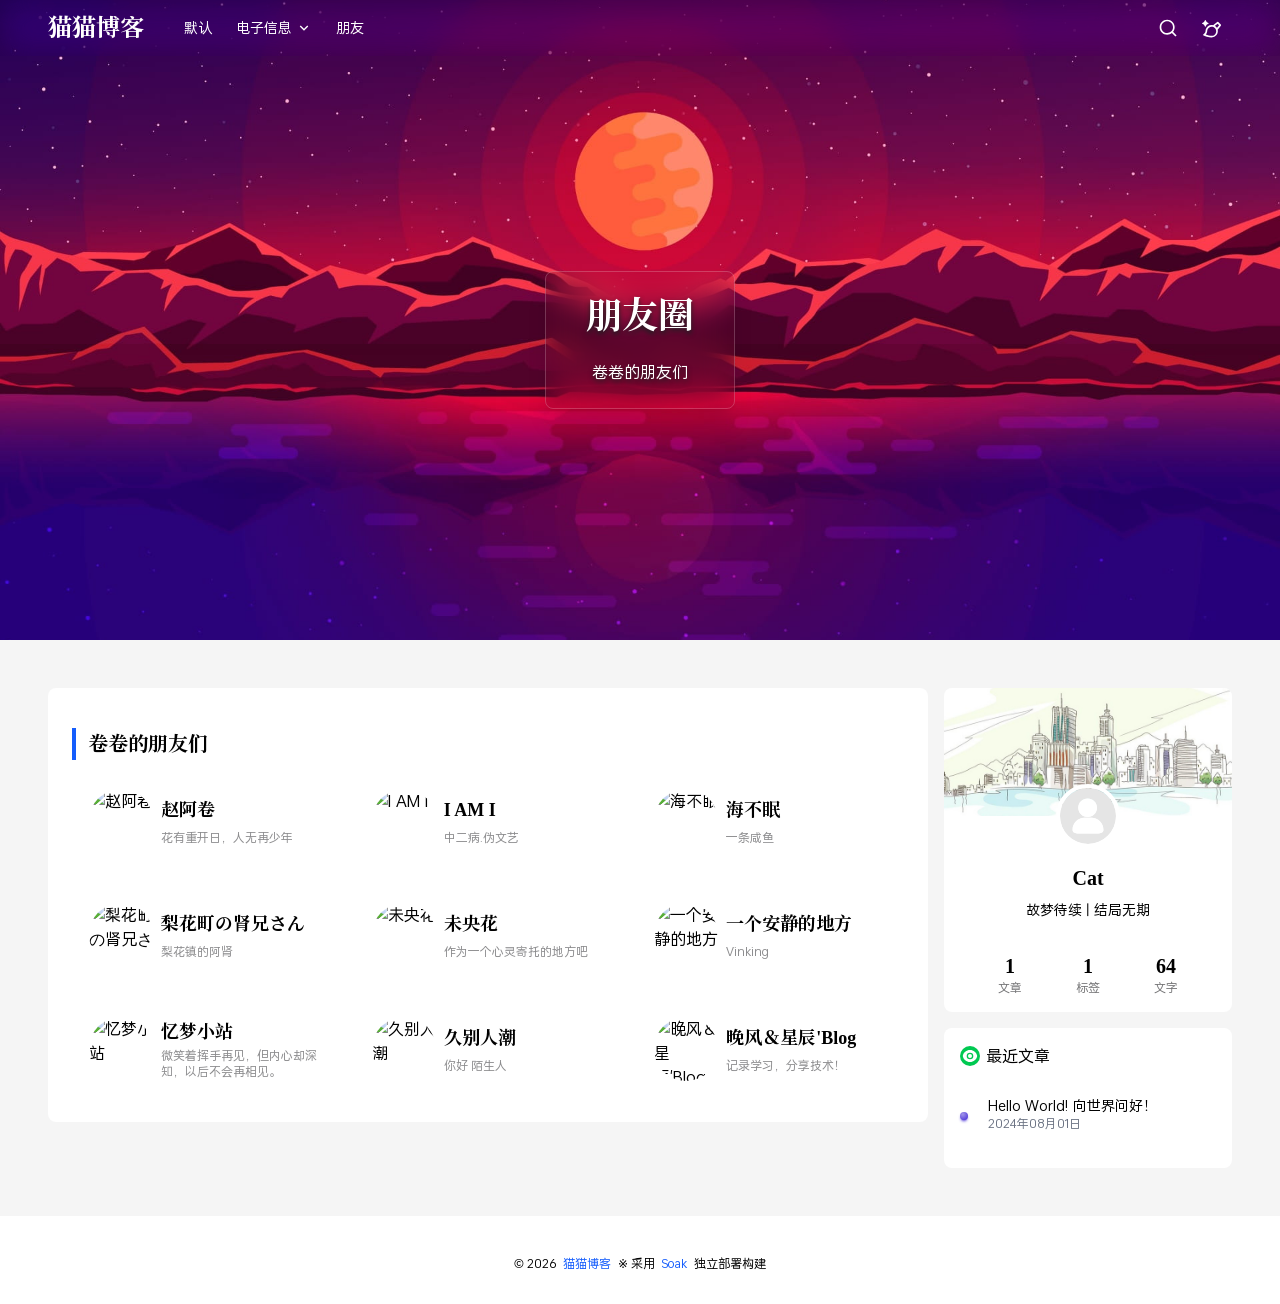
==== friends/index.html @ 31e61fdb "Deploy: 2026-04-26T11-19-19-759Z" ====
<!DOCTYPE html><html lang="zh-CN" class="overflow-y-scroll"> <head><meta charset="UTF-8"><title>朋友圈 - 猫猫博客</title><meta name="description" content="卷卷的朋友们"><meta name="author" content="Cat"><meta name="viewport" content="width=device-width, initial-scale=1, maximum-scale=1, user-scalable=no, shrink-to-fit=no"><meta name="generator" content="Astro v5.18.1"><script>
            const theme = localStorage.getItem("theme");
            document.documentElement.setAttribute(
                "data-theme",
                theme || "light",
            );
        </script><link rel="icon" type="image/png" href="/favicon.ico"><link rel="apple-touch-icon-precomposed" href="/favicon.ico"><link href="/fonts/SourceHanSerifCN-Bold/font.css" rel="stylesheet"><link href="/fonts/OPlusSans3-Regular/font.css" rel="stylesheet"><link rel="stylesheet" href="/_astro/_page_.TuV_0qPd.css"></head> <body> <div class="bg-base-300/60"> <header data-have-img="true" id="navbar" data-hide-navbar-on-scroll="1" class="navbar justify-between bg-base-100 h-14 min-h-14 px-4 sm:px-6 lg:px-12 z-30 py-0 top-0 left-0 right-0 fixed" data-astro-transition-persist="astro-y6nrcfoz-1"> <div class="navbar-start w-auto"> <div class="drawer lg:hidden me-4 w-auto"> <input id="my-drawer" type="checkbox" class="drawer-toggle"> <div class="drawer-content"> <label for="my-drawer" class="btn btn-ghost btn-square drawer-button"> <svg width="1em" height="1em" class="size-5" data-icon="menu-line">   <symbol id="ai:local:menu-line" viewBox="0 0 24 24"><path fill="currentColor" d="M3 4h18v2H3zm0 7h18v2H3zm0 7h18v2H3z"/></symbol><use href="#ai:local:menu-line"></use>  </svg> </label> </div> <div class="drawer-side"> <label for="my-drawer" aria-label="close sidebar" class="drawer-overlay"></label> <div class="menu bg-base-100 text-base-content min-h-full w-4/5 p-4"> <div class="mb-4 rounded-box overflow-hidden bg-cover bg-center object-cover" style="height:10rem;background-image:url(/images/bg.jpg)"></div> <div class="mb-4 p-4 rounded-box flex items-center"> <img src="/images/avatar.svg" alt="头像" class="size-12"> <div class="ms-4"> <h1 class="text-lg font-bold font-serif">Cat</h1> <p class="mt-1 line-clamp-2">故梦待续 | 结局无期</p> </div> </div> <ul> <li> <a href="/category/default">默认分类</a> </li><li>  <details open> <summary>电子信息</summary> <ul> <li> <a href="/category/computer">计算机</a> </li> </ul> </details>  </li><li> <a href="/friends">朋友圈</a> </li> </ul> </div> </div> </div> <a class="block" href="/"> <span class="logo-text font-serif text-2xl font-bold whitespace-nowrap inline-flex"> 猫猫博客 </span> </a> <div class="navbar-center ms-10 hidden lg:flex"> <nav class="hidden md:block h-14"> <div class="flex items-center gap-6 text-sm leading-14"> <a href="/category/default" class="hover:text-blue-500"> 默认 </a><div class="group/one"> <div class="relative"> <button class="flex items-center gap-x-1"> <span>电子信息</span> <svg width="1em" height="1em" class="size-4 flex-none transition-all group-hover/one:rotate-180" data-icon="arrow-down-s-line">   <symbol id="ai:local:arrow-down-s-line" viewBox="0 0 24 24"><path fill="currentColor" d="m12 13.171 4.95-4.95 1.414 1.415L12 16 5.636 9.636 7.05 8.222z"/></symbol><use href="#ai:local:arrow-down-s-line"></use>  </svg> </button> <div class="pt-1 absolute -left-2 opacity-0 invisible scale-90 transition duration-200 origin-top-left group-hover/one:opacity-100 group-hover/one:visible group-hover/one:scale-100"> <div data-nav-item class="bg-base-100 border-base-300 border min-w-40 shadow-lg rounded-box leading-normal"> <a href="/category/computer" class="group/text transition hover:bg-base-content/10 flex items-center gap-2 w-full px-4 py-2.5 text-left first-of-type:rounded-t-box last-of-type:rounded-b-box"> <span class="transition group-hover/text:translate-x-2"> 📊计算机 </span> </a> </div> </div> </div> </div><a href="/friends" class="hover:text-blue-500"> 朋友 </a> </div> </nav> </div> </div> <div class="navbar-end gap-x-1 leading-14 w-auto"> <style>astro-island,astro-slot,astro-static-slot{display:contents}</style><script>(()=>{var l=(n,t)=>{let i=async()=>{await(await n())()},e=typeof t.value=="object"?t.value:void 0,s={timeout:e==null?void 0:e.timeout};"requestIdleCallback"in window?window.requestIdleCallback(i,s):setTimeout(i,s.timeout||200)};(self.Astro||(self.Astro={})).idle=l;window.dispatchEvent(new Event("astro:idle"));})();</script><script>(()=>{var A=Object.defineProperty;var g=(i,o,a)=>o in i?A(i,o,{enumerable:!0,configurable:!0,writable:!0,value:a}):i[o]=a;var d=(i,o,a)=>g(i,typeof o!="symbol"?o+"":o,a);{let i={0:t=>m(t),1:t=>a(t),2:t=>new RegExp(t),3:t=>new Date(t),4:t=>new Map(a(t)),5:t=>new Set(a(t)),6:t=>BigInt(t),7:t=>new URL(t),8:t=>new Uint8Array(t),9:t=>new Uint16Array(t),10:t=>new Uint32Array(t),11:t=>1/0*t},o=t=>{let[l,e]=t;return l in i?i[l](e):void 0},a=t=>t.map(o),m=t=>typeof t!="object"||t===null?t:Object.fromEntries(Object.entries(t).map(([l,e])=>[l,o(e)]));class y extends HTMLElement{constructor(){super(...arguments);d(this,"Component");d(this,"hydrator");d(this,"hydrate",async()=>{var b;if(!this.hydrator||!this.isConnected)return;let e=(b=this.parentElement)==null?void 0:b.closest("astro-island[ssr]");if(e){e.addEventListener("astro:hydrate",this.hydrate,{once:!0});return}let c=this.querySelectorAll("astro-slot"),n={},h=this.querySelectorAll("template[data-astro-template]");for(let r of h){let s=r.closest(this.tagName);s!=null&&s.isSameNode(this)&&(n[r.getAttribute("data-astro-template")||"default"]=r.innerHTML,r.remove())}for(let r of c){let s=r.closest(this.tagName);s!=null&&s.isSameNode(this)&&(n[r.getAttribute("name")||"default"]=r.innerHTML)}let p;try{p=this.hasAttribute("props")?m(JSON.parse(this.getAttribute("props"))):{}}catch(r){let s=this.getAttribute("component-url")||"<unknown>",v=this.getAttribute("component-export");throw v&&(s+=` (export ${v})`),console.error(`[hydrate] Error parsing props for component ${s}`,this.getAttribute("props"),r),r}let u;await this.hydrator(this)(this.Component,p,n,{client:this.getAttribute("client")}),this.removeAttribute("ssr"),this.dispatchEvent(new CustomEvent("astro:hydrate"))});d(this,"unmount",()=>{this.isConnected||this.dispatchEvent(new CustomEvent("astro:unmount"))})}disconnectedCallback(){document.removeEventListener("astro:after-swap",this.unmount),document.addEventListener("astro:after-swap",this.unmount,{once:!0})}connectedCallback(){if(!this.hasAttribute("await-children")||document.readyState==="interactive"||document.readyState==="complete")this.childrenConnectedCallback();else{let e=()=>{document.removeEventListener("DOMContentLoaded",e),c.disconnect(),this.childrenConnectedCallback()},c=new MutationObserver(()=>{var n;((n=this.lastChild)==null?void 0:n.nodeType)===Node.COMMENT_NODE&&this.lastChild.nodeValue==="astro:end"&&(this.lastChild.remove(),e())});c.observe(this,{childList:!0}),document.addEventListener("DOMContentLoaded",e)}}async childrenConnectedCallback(){let e=this.getAttribute("before-hydration-url");e&&await import(e),this.start()}async start(){let e=JSON.parse(this.getAttribute("opts")),c=this.getAttribute("client");if(Astro[c]===void 0){window.addEventListener(`astro:${c}`,()=>this.start(),{once:!0});return}try{await Astro[c](async()=>{let n=this.getAttribute("renderer-url"),[h,{default:p}]=await Promise.all([import(this.getAttribute("component-url")),n?import(n):()=>()=>{}]),u=this.getAttribute("component-export")||"default";if(!u.includes("."))this.Component=h[u];else{this.Component=h;for(let f of u.split("."))this.Component=this.Component[f]}return this.hydrator=p,this.hydrate},e,this)}catch(n){console.error(`[astro-island] Error hydrating ${this.getAttribute("component-url")}`,n)}}attributeChangedCallback(){this.hydrate()}}d(y,"observedAttributes",["props"]),customElements.get("astro-island")||customElements.define("astro-island",y)}})();</script><script>window._$HY||(e=>{let t=e=>e&&e.hasAttribute&&(e.hasAttribute("data-hk")?e:t(e.host&&e.host.nodeType?e.host:e.parentNode));["click", "input"].forEach((o=>document.addEventListener(o,(o=>{if(!e.events)return;let s=t(o.composedPath&&o.composedPath()[0]||o.target);s&&!e.completed.has(s)&&e.events.push([s,o])}))))})(_$HY={events:[],completed:new WeakSet,r:{},fe(){}});</script><!--xs--><astro-island uid="1oUJ4m" data-solid-render-id="s1" component-url="/_astro/Search.DwnE-XFW.js" component-export="default" renderer-url="/_astro/client.WtngwqKk.js" props="{}" ssr client="idle" opts="{&quot;name&quot;:&quot;Search&quot;,&quot;value&quot;:true}" await-children><button data-hk="s10000" class="btn btn-square btn-ghost"><svg class="size-5" xmlns="http://www.w3.org/2000/svg" viewBox="0 0 24 24" fill="currentColor"><path d="M18.031 16.6168L22.3137 20.8995L20.8995 22.3137L16.6168 18.031C15.0769 19.263 13.124 20 11 20C6.032 20 2 15.968 2 11C2 6.032 6.032 2 11 2C15.968 2 20 6.032 20 11C20 13.124 19.263 15.0769 18.031 16.6168ZM16.0247 15.8748C17.2475 14.6146 18 12.8956 18 11C18 7.1325 14.8675 4 11 4C7.1325 4 4 7.1325 4 11C4 14.8675 7.1325 18 11 18C12.8956 18 14.6146 17.2475 15.8748 16.0247L16.0247 15.8748Z"></path></svg></button><!--astro:end--></astro-island> <div class="dropdown dropdown-end"> <div tabindex="0" role="button" class="btn btn-ghost btn-square"> <svg width="1em" height="1em" class="size-5" data-icon="brush-ai-line">   <symbol id="ai:local:brush-ai-line" viewBox="0 0 24 24"><path fill="currentColor" d="m4.713 7.128-.246.566a.506.506 0 0 1-.934 0l-.246-.566a4.36 4.36 0 0 0-2.22-2.25l-.759-.339a.53.53 0 0 1 0-.963l.717-.319A4.37 4.37 0 0 0 3.276.931L3.53.32a.506.506 0 0 1 .942 0l.253.61a4.37 4.37 0 0 0 2.25 2.327l.718.32a.53.53 0 0 1 0 .962l-.76.338a4.36 4.36 0 0 0-2.219 2.251m10.601 2.405.143.142a5.5 5.5 0 0 1 1.356 5.245 5.505 5.505 0 0 1-5.311 4.078c-2.036 0-4.714-.625-6.973-1.514 1.205-1.414 1.645-2.809 1.8-4.679.037-.451.06-.63.103-.79.793-2.962 3.585-4.61 6.492-3.831.93.25 1.742.724 2.39 1.349m2.914-7.162-4.94 3.842c-3.946-.974-7.73 1.333-8.788 5.284-.102.38-.134.765-.167 1.169-.115 1.394-.247 3.005-3.333 5.33 2.5 1.5 7 3.002 10.502 3.002a7.505 7.505 0 0 0 7.283-9.291l3.84-4.938a1 1 0 0 0-.082-1.321L19.55 2.454a1 1 0 0 0-1.321-.083m-1.333 5.914a8 8 0 0 0-.194-.194l-1.124-1.124 3.182-2.475 1.746 1.746L18.03 9.42z"/></symbol><use href="#ai:local:brush-ai-line"></use>  </svg> </div> <ul tabindex="0" class="dropdown-content menu bg-base-100 rounded-box z-1 p-2 shadow-sm space-y-2"> <li> <button class="btn flex items-center gap-x-1" data-set-theme="light"> <div data-theme="light" class="bg-base-100 grid shrink-0 grid-cols-2 gap-0.5 rounded-box p-1 shadow-sm"> <div class="bg-base-content size-1.5 rounded-full"></div> <div class="bg-primary size-1.5 rounded-full"></div> <div class="bg-secondary size-1.5 rounded-full"></div> <div class="bg-accent size-1.5 rounded-full"></div> </div> <div class="w-30 truncate">浅色模式</div> </button> </li><li> <button class="btn flex items-center gap-x-1" data-set-theme="dark"> <div data-theme="dark" class="bg-base-100 grid shrink-0 grid-cols-2 gap-0.5 rounded-box p-1 shadow-sm"> <div class="bg-base-content size-1.5 rounded-full"></div> <div class="bg-primary size-1.5 rounded-full"></div> <div class="bg-secondary size-1.5 rounded-full"></div> <div class="bg-accent size-1.5 rounded-full"></div> </div> <div class="w-30 truncate">暗黑模式</div> </button> </li> </ul> </div> </div> </header> <script>
    (function () {
        let lastScrollY = window.scrollY;
        let isTop = true;
        let hidden = true;

        function updateHeaderState() {
            const header = document.getElementById("navbar");
            const heroBox = document.querySelector("[data-hero-box]");
            if (!header) return;

            const currentScrollY = window.scrollY;

            // 处理导航栏显隐
            if (header.dataset.hideNavbarOnScroll === "1") {
                hidden = currentScrollY <= lastScrollY;

                // 显式设置属性值
                if (hidden) {
                    header.setAttribute("data-pinned", "true");
                    header.removeAttribute("data-unpinned");
                } else {
                    header.setAttribute("data-unpinned", "true");
                    header.removeAttribute("data-pinned");
                }
            }

            // 处理顶部状态
            if (heroBox && heroBox.clientHeight) {
                isTop =
                    currentScrollY <=
                    heroBox.clientHeight - header.clientHeight;
            } else {
                isTop = currentScrollY <= header.clientHeight;
            }
            if (isTop) {
                header.setAttribute("data-is-top", "true");
            } else {
                header.setAttribute("data-is-top", "false");
            }

            lastScrollY = currentScrollY;
        }

        // 初始化逻辑保持不变
        document.addEventListener("DOMContentLoaded", () => {
            window.addEventListener("scroll", updateHeaderState);
            updateHeaderState();
        });
    })();
</script> <div data-hero-box style="height:40rem;background-image:url(/images/covers/img-1.jpg)" class="hero bg-gray-300 mb-4 flex bg-center relative text-2xl leading-8 flex-col justify-center items-center object-cover bg-cover"> <div data-hero-box-content class="max-w-screen-md z-10 text-center mt-10 px-10 py-6 backdrop-blur-lg rounded-lg text-white border border-base-100/20 shadow-xl"> <div class="font-serif sm:text-4xl text-2xl">朋友圈</div> <div class="mt-3 text-sm sm:mt-6 sm:text-base"> <span>卷卷的朋友们</span> </div> </div> </div> <main id="pjax-container" class="pb-12 sm:pt-8 pt-4">  <div class="w-full flex gap-4 justify-center px-2 sm:px-6">  <div class="flex-col flex items-center"> <div class="p-4 rounded-0 bg-base-100 sm:rounded-box sm:p-6 lg:w-220 w-full"> <article class="typography" data-friends> <h2 id="卷卷的朋友们">卷卷的朋友们</h2>
<div class="grid gap-4 lg:grid-cols-3 sm:grid-cols-2 grid-cols-1"> <a href="https://blog.zwying.com" target="_blank" class="group col-span-1 p-4 rounded-box flex items-center transition
                    hover:bg-base-300 border border-base-content/10 sm:border-transparent"> <div class="size-16 overflow-hidden rounded-full shrink-0 me-2"> <img class="size-16" src="https://blog.zwying.com/avatar.jpg" alt="赵阿卷"> </div> <div class="flex flex-col h-full justify-evenly"> <div class="text-lg font-bold font-serif duration-300 group-hover:text-blue-700 dark:group-hover:text-blue-400"> 赵阿卷 </div> <div class="text-xs text-base-content/50"> 花有重开日，人无再少年 </div> </div> </a><a href="https://5ime.cn/" target="_blank" class="group col-span-1 p-4 rounded-box flex items-center transition
                    hover:bg-base-300 border border-base-content/10 sm:border-transparent"> <div class="size-16 overflow-hidden rounded-full shrink-0 me-2"> <img class="size-16" src="https://pic.rmb.bdstatic.com/bjh/6e2ca077439a06ae2c7284ed1559c3c0.jpeg" alt="I AM I"> </div> <div class="flex flex-col h-full justify-evenly"> <div class="text-lg font-bold font-serif duration-300 group-hover:text-blue-700 dark:group-hover:text-blue-400"> I AM I </div> <div class="text-xs text-base-content/50"> 中二病.伪文艺 </div> </div> </a><a href="https://www.catiz.cn/" target="_blank" class="group col-span-1 p-4 rounded-box flex items-center transition
                    hover:bg-base-300 border border-base-content/10 sm:border-transparent"> <div class="size-16 overflow-hidden rounded-full shrink-0 me-2"> <img class="size-16" src="https://pic.rmb.bdstatic.com/bjh/3ee7429ddcb4f459726715ec46c5193c.jpeg" alt="海不眠"> </div> <div class="flex flex-col h-full justify-evenly"> <div class="text-lg font-bold font-serif duration-300 group-hover:text-blue-700 dark:group-hover:text-blue-400"> 海不眠 </div> <div class="text-xs text-base-content/50"> 一条咸鱼 </div> </div> </a><a href="https://imashen.cn" target="_blank" class="group col-span-1 p-4 rounded-box flex items-center transition
                    hover:bg-base-300 border border-base-content/10 sm:border-transparent"> <div class="size-16 overflow-hidden rounded-full shrink-0 me-2"> <img class="size-16" src="https://pic.rmb.bdstatic.com/bjh/d9cb5309d0ed4734b06c7886d6735512.png" alt="梨花町の肾兄さん"> </div> <div class="flex flex-col h-full justify-evenly"> <div class="text-lg font-bold font-serif duration-300 group-hover:text-blue-700 dark:group-hover:text-blue-400"> 梨花町の肾兄さん </div> <div class="text-xs text-base-content/50"> 梨花镇的阿肾 </div> </div> </a><a href="https://www.pslanys.com" target="_blank" class="group col-span-1 p-4 rounded-box flex items-center transition
                    hover:bg-base-300 border border-base-content/10 sm:border-transparent"> <div class="size-16 overflow-hidden rounded-full shrink-0 me-2"> <img class="size-16" src="https://pic.rmb.bdstatic.com/bjh/6ecef88585f6c49d268df5614d47b3f4.jpeg" alt="未央花"> </div> <div class="flex flex-col h-full justify-evenly"> <div class="text-lg font-bold font-serif duration-300 group-hover:text-blue-700 dark:group-hover:text-blue-400"> 未央花 </div> <div class="text-xs text-base-content/50"> 作为一个心灵寄托的地方吧 </div> </div> </a><a href="https://vinking.top" target="_blank" class="group col-span-1 p-4 rounded-box flex items-center transition
                    hover:bg-base-300 border border-base-content/10 sm:border-transparent"> <div class="size-16 overflow-hidden rounded-full shrink-0 me-2"> <img class="size-16" src="https://pic.rmb.bdstatic.com/bjh/5be98b6053a25cd7ace5e1d7069b66ee.jpeg" alt="一个安静的地方"> </div> <div class="flex flex-col h-full justify-evenly"> <div class="text-lg font-bold font-serif duration-300 group-hover:text-blue-700 dark:group-hover:text-blue-400"> 一个安静的地方 </div> <div class="text-xs text-base-content/50"> Vinking </div> </div> </a><a href="https://www.onyi.net" target="_blank" class="group col-span-1 p-4 rounded-box flex items-center transition
                    hover:bg-base-300 border border-base-content/10 sm:border-transparent"> <div class="size-16 overflow-hidden rounded-full shrink-0 me-2"> <img class="size-16" src="https://pic.rmb.bdstatic.com/bjh/bffe86d1a63aec085b882695544d0e09.png" alt="忆梦小站"> </div> <div class="flex flex-col h-full justify-evenly"> <div class="text-lg font-bold font-serif duration-300 group-hover:text-blue-700 dark:group-hover:text-blue-400"> 忆梦小站 </div> <div class="text-xs text-base-content/50"> 微笑着挥手再见，但内心却深知，以后不会再相见。 </div> </div> </a><a href="https://shi.su" target="_blank" class="group col-span-1 p-4 rounded-box flex items-center transition
                    hover:bg-base-300 border border-base-content/10 sm:border-transparent"> <div class="size-16 overflow-hidden rounded-full shrink-0 me-2"> <img class="size-16" src="https://shi.su/tx.jpg" alt="久别人潮"> </div> <div class="flex flex-col h-full justify-evenly"> <div class="text-lg font-bold font-serif duration-300 group-hover:text-blue-700 dark:group-hover:text-blue-400"> 久别人潮 </div> <div class="text-xs text-base-content/50"> 你好 陌生人 </div> </div> </a><a href="https://blog.oalo.cn" target="_blank" class="group col-span-1 p-4 rounded-box flex items-center transition
                    hover:bg-base-300 border border-base-content/10 sm:border-transparent"> <div class="size-16 overflow-hidden rounded-full shrink-0 me-2"> <img class="size-16" src="https://pic.rmb.bdstatic.com/bjh/5671cbf253bdb2cc8c270696e3c09359.png" alt="晚风＆星辰'Blog"> </div> <div class="flex flex-col h-full justify-evenly"> <div class="text-lg font-bold font-serif duration-300 group-hover:text-blue-700 dark:group-hover:text-blue-400"> 晚风＆星辰&#39;Blog </div> <div class="text-xs text-base-content/50"> 记录学习，分享技术！ </div> </div> </a> </div> </article> </div> </div> <div class="sidebar relative w-72 shrink-0"> <section class="card bg-base-100 w-full overflow-hidden items-center"> <div class="relative flex w-full h-32 justify-center bg-cover"> <img src="/images/bg.jpg" class="h-32 w-full object-cover bg-center bg-cover rounded-t-box dark:brightness-90" alt="背景"> <div class="absolute -bottom-8 flex h-16 w-16 items-center justify-center rounded-full border-[4px] border-base-100"> <img class="size-full rounded-full" src="/images/avatar.svg" alt="Cat"> </div> </div> <div class="mt-12 mb-4 flex flex-col items-center"> <h4 class="text-xl font-serif font-bold mb-2">Cat</h4> <p class="text-sm"> 故梦待续 | 结局无期 </p> </div> <div class="py-4 flex w-full justify-evenly"> <div class="flex flex-col items-center justify-center"> <p class="text-xl font-bold font-serif">1</p> <p class="text-xs text-base-content/60">文章</p> </div> <div class="flex flex-col items-center justify-center"> <p class="text-xl font-bold font-serif">1</p> <p class="text-xs text-base-content/60">标签</p> </div> <div class="flex flex-col items-center justify-center"> <p class="text-xl font-bold font-serif">64</p> <p class="text-xs text-base-content/60">文字</p> </div> </div> </section> <section class="card rounded-box mt-4 sticky top-16 bg-base-100"> <div class="px-4 py-2 my-2 flex items-center"> <div class="size-5 flex items-center justify-center mr-1.5 rounded-full text-white bg-green-500"> <svg width="1em" height="1em" data-icon="eye-2-line">   <symbol id="ai:local:eye-2-line" viewBox="0 0 24 24"><path fill="currentColor" d="M1.182 12C2.122 6.88 6.608 3 12 3s9.878 3.88 10.819 9c-.94 5.12-5.427 9-10.819 9s-9.878-3.88-10.818-9M12 17a5 5 0 1 0 0-10 5 5 0 0 0 0 10m0-2a3 3 0 1 1 0-6 3 3 0 0 1 0 6"/></symbol><use href="#ai:local:eye-2-line"></use>  </svg> </div> <span>最近文章</span> </div>  <ul class="timeline timeline-vertical timeline-compact px-4 pb-6"> <li>  <div class="timeline-middle"> <div aria-label="status" class="status status-primary"></div> </div> <div class="timeline-end rounded-box py-2 px-4 w-full hover:bg-base-300 transition"> <a href="/posts/hello-world" class="block group"> <div class="flex flex-col"> <div class="text-sm line-clamp-1">Hello World! 向世界问好！</div> <div class="text-xs text-gray-500">2024年08月01日</div> </div> </a> </div>  </li> </ul> </section> </div> </div>  </main> <footer id="footer" class="py-8 text-center space-y-2 bg-base-100"> <div class="flex items-center justify-center gap-2 flex-wrap">  </div> <p class="text-xs"> <span>©&nbsp;2026&nbsp;</span> <a class="no-underline text-blue-600" href="https://blog.loli.life/">猫猫博客</a> <span>&nbsp;※&nbsp;采用&nbsp;</span> <a class="no-underline text-blue-600" href="https://zwy.life/soak-theme" target="_blank">Soak</a> <span> &nbsp;独立部署构建</span> </p> </footer> </div> <div id="back-to-top" class="fixed right-6 bottom-6 w-10 h-10 btn btn-square opacity-100 invisible transition-all"> <div role="button" class="flex justify-center items-center w-full h-full"> <button onclick="window.scrollTo({ top: 0, behavior: 'smooth' });" class="cursor-pointer"> <svg width="1em" height="1em" class="size-6" data-icon="circle-arrow-up-s-line">   <symbol id="ai:local:circle-arrow-up-s-line" viewBox="0 0 1024 1024"><path fill="currentColor" d="M515.887 938.659a422.796 422.796 0 1 1 422.795-422.772 423.24 423.24 0 0 1-422.795 422.772m0-775.75a352.977 352.977 0 1 0 352.977 352.978 353.373 353.373 0 0 0-352.977-352.978"/><path fill="currentColor" d="M671.046 550.796a34.9 34.9 0 0 1-24.693-10.24L515.887 410.089l-130.49 130.467a34.91 34.91 0 0 1-49.362-49.362l155.16-155.16a34.91 34.91 0 0 1 49.36 0l155.16 155.16a34.91 34.91 0 0 1-24.67 59.602"/><path fill="currentColor" d="M515.887 705.932a34.91 34.91 0 0 1-34.91-34.91V360.728a34.91 34.91 0 0 1 69.819 0v310.296a34.91 34.91 0 0 1-34.91 34.909"/></symbol><use href="#ai:local:circle-arrow-up-s-line"></use>  </svg> </button> </div> </div> <script>(function(){const scriptUrl = "/pagefind/pagefind.js";

    (async function findInit() {
        const pageFind = await import(scriptUrl);
        await pageFind.options({
            excerptLength: 20,
        });
        pageFind.init();
        window.pagefind = pageFind;
        pageFind.search(""); // speed up the first search
    })();
})();</script> <script>(()=>{var a=(s,i,o)=>{let r=async()=>{await(await s())()},t=typeof i.value=="object"?i.value:void 0,c={rootMargin:t==null?void 0:t.rootMargin},n=new IntersectionObserver(e=>{for(let l of e)if(l.isIntersecting){n.disconnect(),r();break}},c);for(let e of o.children)n.observe(e)};(self.Astro||(self.Astro={})).visible=a;window.dispatchEvent(new Event("astro:visible"));})();</script><astro-island uid="Z1KVT3W" data-solid-render-id="s0" component-url="/_astro/_astro-entry_solid-toast.DAvZulxX.js" component-export="Toaster" renderer-url="/_astro/client.WtngwqKk.js" props="{&quot;position&quot;:[0,&quot;top-center&quot;]}" ssr client="visible" opts="{&quot;name&quot;:&quot;Toaster&quot;,&quot;value&quot;:true}" await-children><div data-hk="s00000" style="position:fixed;z-index:9999;top:16px;bottom:16px;left:16px;right:16px;pointer-events:none"><style>.sldt-active{z-index:9999;}.sldt-active>*{pointer-events:auto;}</style><!--$--><!--/--></div><!--astro:end--></astro-island> <script type="module" src="/_astro/InitApp.astro_astro_type_script_index_0_lang.BXDJFepT.js"></script>  </body></html>
---- fonts/SourceHanSerifCN-Bold/font.css ----
@font-face {
  font-family: SourceHanSerifCN-Bold;
  src: url("./SourceHanSerifCN-Bold.1.woff2") format("woff2");
  font-weight: normal;
  font-style: normal;
  font-display: swap;
  unicode-range: U+1f21a,U+1f232,U+1f234-1f237,U+1f250,U+1f251;
}
@font-face {
  font-family: SourceHanSerifCN-Bold;
  src: url("./SourceHanSerifCN-Bold.2.woff2") format("woff2");
  font-weight: normal;
  font-style: normal;
  font-display: swap;
  unicode-range: U+ff03,U+ff04,U+ff07,U+ff0a,U+ff17-ff19,U+ff1c,U+ff1d,U+ff20-ff3a,U+ff3c,U+ff3e-ff5b,U+ff5d,U+ff61-ff65,U+ff67-ff6a,U+ff6c,U+ff6f-ff78,U+ff7a-ff7d,U+ff80-ff84,U+ff86,U+ff89-ff8e,U+ff92,U+ff97-ff9b,U+ff9d-ff9f,U+ffe0-ffe4,U+ffe6,U+ffe9,U+ffeb,U+ffed,U+1f170,U+1f171,U+1f192-1f195,U+1f198-1f19a;
}
@font-face {
  font-family: SourceHanSerifCN-Bold;
  src: url("./SourceHanSerifCN-Bold.3.woff2") format("woff2");
  font-weight: normal;
  font-style: normal;
  font-display: swap;
  unicode-range: U+f901,U+f90a,U+f92c,U+f92d,U+f934,U+f937,U+f965,U+f967,U+f974,U+f979,U+f97e,U+f98a,U+f98e,U+f99c,U+f9b5,U+f9ba,U+f9be,U+f9d0,U+f9dd,U+f9e0,U+f9e1,U+f9e4,U+fa08,U+fa0a,U+fa11,U+fb01,U+fb02,U+fe30,U+fe31,U+fe33-fe44,U+fe49-fe52,U+fe54-fe57,U+fe59-fe66,U+fe68-fe6b;
}
@font-face {
  font-family: SourceHanSerifCN-Bold;
  src: url("./SourceHanSerifCN-Bold.4.woff2") format("woff2");
  font-weight: normal;
  font-style: normal;
  font-display: swap;
  unicode-range: U+9f3d,U+9f3e,U+9f41,U+9f4a,U+9f4b,U+9f51,U+9f52,U+9f61-9f63,U+9f66,U+9f67,U+9f80,U+9f81,U+9f83,U+9f85-9f8d,U+9f90,U+9f91,U+9f94-9f96,U+9f98,U+9f9b,U+9f9c,U+9f9e,U+9fa0,U+9fa2;
}
@font-face {
  font-family: SourceHanSerifCN-Bold;
  src: url("./SourceHanSerifCN-Bold.5.woff2") format("woff2");
  font-weight: normal;
  font-style: normal;
  font-display: swap;
  unicode-range: U+9dfa,U+9e0a,U+9e11,U+9e1a,U+9e1e,U+9e20,U+9e22,U+9e28-9e2c,U+9e2e-9e33,U+9e35-9e3b,U+9e3e,U+9e40-9e44,U+9e46-9e4e,U+9e51,U+9e53,U+9e55-9e58,U+9e5a-9e5c,U+9e5e-9e63,U+9e66-9e6e,U+9e71,U+9e73,U+9e75,U+9e78,U+9e79,U+9e7c-9e7e,U+9e82,U+9e86-9e88,U+9e8b,U+9e8c,U+9e90,U+9e91,U+9e93,U+9e95,U+9e97,U+9e9d,U+9ea4,U+9ea5,U+9ea9,U+9eaa,U+9eb4,U+9eb5,U+9eb8-9eba,U+9ebc-9ebf,U+9ec3,U+9ec9,U+9ecd,U+9ed0,U+9ed2,U+9ed3,U+9ed5,U+9ed6,U+9ed9,U+9edc,U+9edd,U+9edf,U+9ee0,U+9ee2,U+9ee5,U+9ee7-9eea,U+9eef,U+9ef1,U+9ef3,U+9ef4,U+9ef6,U+9ef9,U+9efb,U+9efc,U+9efe,U+9f0b,U+9f0d,U+9f10,U+9f14,U+9f17,U+9f19,U+9f22,U+9f29,U+9f2c,U+9f2f,U+9f31,U+9f37,U+9f39;
}
@font-face {
  font-family: SourceHanSerifCN-Bold;
  src: url("./SourceHanSerifCN-Bold.6.woff2") format("woff2");
  font-weight: normal;
  font-style: normal;
  font-display: swap;
  unicode-range: U+9c3b,U+9c40,U+9c47-9c49,U+9c53,U+9c57,U+9c64,U+9c72,U+9c77,U+9c78,U+9c7b,U+9c7f,U+9c80,U+9c82,U+9c83,U+9c85-9c8c,U+9c8e-9c92,U+9c94-9c9b,U+9c9e-9ca3,U+9ca5-9ca7,U+9ca9,U+9cab,U+9cad,U+9cae,U+9cb1-9cb7,U+9cb9-9cbd,U+9cbf,U+9cc0,U+9cc3,U+9cc5-9cc7,U+9cc9-9cd1,U+9cd3-9cda,U+9cdc,U+9cdd,U+9cdf,U+9ce1-9ce3,U+9ce5,U+9ce9,U+9cee,U+9cef,U+9cf3,U+9cf4,U+9cf6,U+9cfc,U+9cfd,U+9d02,U+9d08,U+9d09,U+9d12,U+9d1b,U+9d1e,U+9d26,U+9d28,U+9d37,U+9d3b,U+9d3f,U+9d51,U+9d59,U+9d5c,U+9d5d,U+9d5f-9d61,U+9d6c,U+9d70,U+9d72,U+9d7a,U+9d7e,U+9d84,U+9d89,U+9d8f,U+9d92,U+9daf,U+9db4,U+9db8,U+9dbc,U+9dc4,U+9dc7,U+9dc9,U+9dd7,U+9ddf,U+9df2,U+9df9;
}
@font-face {
  font-family: SourceHanSerifCN-Bold;
  src: url("./SourceHanSerifCN-Bold.7.woff2") format("woff2");
  font-weight: normal;
  font-style: normal;
  font-display: swap;
  unicode-range: U+9a5f,U+9a62,U+9a65,U+9a69,U+9a6b,U+9a6e,U+9a75,U+9a77-9a7a,U+9a7d,U+9a80,U+9a83,U+9a85,U+9a87-9a8a,U+9a8d,U+9a8e,U+9a90,U+9a92,U+9a93,U+9a95,U+9a96,U+9a98,U+9a99,U+9a9b-9aa2,U+9aa5,U+9aa7,U+9aaf-9ab1,U+9ab5,U+9ab6,U+9ab9,U+9aba,U+9abc,U+9ac0-9ac4,U+9ac8,U+9acb,U+9acc,U+9ace,U+9acf,U+9ad1,U+9ad2,U+9ad9,U+9adf,U+9ae1,U+9ae3,U+9aea,U+9aeb,U+9aed-9aef,U+9af4,U+9af9,U+9afb,U+9b03,U+9b04,U+9b06,U+9b08,U+9b0d,U+9b0f,U+9b10,U+9b13,U+9b18,U+9b1a,U+9b1f,U+9b22,U+9b23,U+9b25,U+9b27,U+9b28,U+9b2a,U+9b2f,U+9b31,U+9b32,U+9b3b,U+9b43,U+9b46-9b49,U+9b4d,U+9b4e,U+9b51,U+9b56,U+9b58,U+9b5a,U+9b5c,U+9b5f,U+9b61,U+9b62,U+9b6f,U+9b77,U+9b80,U+9b88,U+9b8b,U+9b8e,U+9b91,U+9b9f,U+9ba0,U+9ba8,U+9baa,U+9bab,U+9bad,U+9bae,U+9bb0,U+9bb1,U+9bb8,U+9bc9,U+9bca,U+9bd3,U+9bd6,U+9bdb,U+9be8,U+9bf0,U+9bf1,U+9c02,U+9c10,U+9c15,U+9c24,U+9c2d,U+9c32,U+9c39;
}
@font-face {
  font-family: SourceHanSerifCN-Bold;
  src: url("./SourceHanSerifCN-Bold.8.woff2") format("woff2");
  font-weight: normal;
  font-style: normal;
  font-display: swap;
  unicode-range: U+98c8,U+98cf-98d6,U+98da,U+98db,U+98dd,U+98e1,U+98e2,U+98e7-98ea,U+98ec,U+98ee,U+98ef,U+98f2,U+98f4,U+98fc-98fe,U+9903,U+9905,U+9908,U+990a,U+990c,U+990d,U+9913,U+9914,U+9918,U+991a,U+991b,U+991e,U+9921,U+9928,U+992c,U+992e,U+9935,U+9938,U+9939,U+993d,U+993e,U+9945,U+994b,U+994c,U+9951,U+9952,U+9954,U+9955,U+9957,U+995e,U+9963,U+9966-9969,U+996b,U+996c,U+996f,U+9974,U+9975,U+9977-9979,U+997d,U+997e,U+9980,U+9981,U+9983,U+9984,U+9987,U+998a,U+998b,U+998d-9991,U+9993-9995,U+9997,U+9998,U+99a5,U+99ab-99ae,U+99b1,U+99b3,U+99b4,U+99bc,U+99bf,U+99c1,U+99c3-99c6,U+99cc,U+99d0,U+99d2,U+99d5,U+99db,U+99dd,U+99e1,U+99ed,U+99f1,U+99ff,U+9a01,U+9a03,U+9a04,U+9a0e,U+9a0f,U+9a11-9a13,U+9a19,U+9a1b,U+9a28,U+9a2b,U+9a30,U+9a32,U+9a37,U+9a40,U+9a45,U+9a4a,U+9a4d,U+9a4e,U+9a52,U+9a55,U+9a57,U+9a5a,U+9a5b;
}
@font-face {
  font-family: SourceHanSerifCN-Bold;
  src: url("./SourceHanSerifCN-Bold.9.woff2") format("woff2");
  font-weight: normal;
  font-style: normal;
  font-display: swap;
  unicode-range: U+972a,U+972d,U+9730,U+973d,U+9742,U+9744,U+9748,U+9749,U+9750,U+9751,U+975a-975c,U+9763,U+9765,U+9766,U+976c,U+976d,U+9773,U+9776,U+977a,U+977c,U+9784,U+9785,U+978e,U+978f,U+9791,U+9792,U+9794,U+9795,U+9798,U+979a,U+979e,U+97a3,U+97a5,U+97a6,U+97a8,U+97ab,U+97ac,U+97ae,U+97af,U+97b2,U+97b4,U+97c6,U+97cb,U+97cc,U+97d3,U+97d8,U+97dc,U+97e1,U+97ea,U+97eb,U+97ee,U+97fb,U+97fe,U+97ff,U+9801-9803,U+9805,U+9806,U+9808,U+980c,U+9810-9814,U+9817,U+9818,U+981e,U+9820,U+9821,U+9824,U+9828,U+982b-982d,U+9830,U+9834,U+9838,U+9839,U+983c,U+9846,U+984d-984f,U+9851,U+9852,U+9854,U+9855,U+9857,U+9858,U+985a,U+985b,U+9862,U+9863,U+9865,U+9867,U+986b,U+986f-9871,U+9877,U+9878,U+987c,U+9880,U+9883,U+9885,U+9889,U+988b-988f,U+9893-9895,U+9899-989b,U+989e,U+989f,U+98a1,U+98a2,U+98a5-98a7,U+98a9,U+98af,U+98b1,U+98b6,U+98ba,U+98be,U+98c3,U+98c4,U+98c6,U+98c7;
}
@font-face {
  font-family: SourceHanSerifCN-Bold;
  src: url("./SourceHanSerifCN-Bold.10.woff2") format("woff2");
  font-weight: normal;
  font-style: normal;
  font-display: swap;
  unicode-range: U+95b9-95ca,U+95cc,U+95cd,U+95d4-95d6,U+95d8,U+95e1,U+95e2,U+95e9,U+95f0,U+95f1,U+95f3,U+95f6,U+95fc,U+95fe,U+95ff,U+9602-9604,U+9606-960d,U+960f,U+9611-9613,U+9615-9617,U+9619-961b,U+961d,U+9621,U+9628,U+962f,U+963c-963e,U+9641,U+9642,U+9649,U+9654,U+965b-965f,U+9661,U+9663,U+9665,U+9667,U+9668,U+966c,U+9670,U+9672-9674,U+9678,U+967a,U+967d,U+9682,U+9685,U+9688,U+968a,U+968d,U+968e,U+9695,U+9697,U+9698,U+969e,U+96a0,U+96a3,U+96a4,U+96a8,U+96aa,U+96b0,U+96b1,U+96b3,U+96b4,U+96b7-96b9,U+96bb-96bd,U+96c9,U+96cb,U+96ce,U+96d1,U+96d2,U+96d6,U+96d9,U+96db,U+96dc,U+96de,U+96e0,U+96e3,U+96e9,U+96eb,U+96f0-96f2,U+96f9,U+96ff,U+9701,U+9702,U+9705,U+9708,U+970a,U+970e,U+970f,U+9711,U+9719,U+9727;
}
@font-face {
  font-family: SourceHanSerifCN-Bold;
  src: url("./SourceHanSerifCN-Bold.11.woff2") format("woff2");
  font-weight: normal;
  font-style: normal;
  font-display: swap;
  unicode-range: U+94e7-94ec,U+94ee-94f1,U+94f3,U+94f5,U+94f7,U+94f9,U+94fb-94fd,U+94ff,U+9503,U+9504,U+9506,U+9507,U+9509,U+950a,U+950d-950f,U+9511-9518,U+951a-9520,U+9522,U+9528-952d,U+9530-953a,U+953c-953f,U+9543-9546,U+9548-9550,U+9552-9555,U+9557-955b,U+955d-9568,U+956a-956d,U+9570-9574,U+9583,U+9586,U+9589,U+958e,U+958f,U+9591,U+9592,U+9594,U+9598,U+9599,U+959e-95a0,U+95a2-95a6,U+95a8-95b2,U+95b4,U+95b8;
}
@font-face {
  font-family: SourceHanSerifCN-Bold;
  src: url("./SourceHanSerifCN-Bold.12.woff2") format("woff2");
  font-weight: normal;
  font-style: normal;
  font-display: swap;
  unicode-range: U+9410-941a,U+941c-942b,U+942d,U+942e,U+9432,U+9433,U+9435,U+9438,U+943a,U+943e,U+9444,U+944a,U+9451,U+9452,U+945a,U+9462,U+9463,U+9465,U+9470-9487,U+948a-9492,U+9494-9498,U+949a,U+949c,U+949d,U+94a1,U+94a3,U+94a4,U+94a8,U+94aa-94ad,U+94af,U+94b2,U+94b4-94ba,U+94bc-94c0,U+94c4,U+94c6-94db,U+94de-94e6;
}
@font-face {
  font-family: SourceHanSerifCN-Bold;
  src: url("./SourceHanSerifCN-Bold.13.woff2") format("woff2");
  font-weight: normal;
  font-style: normal;
  font-display: swap;
  unicode-range: U+92b7,U+92b9,U+92c1,U+92c5,U+92c6,U+92c8,U+92cc,U+92d0,U+92d2,U+92e4,U+92ea,U+92ec,U+92ed,U+92f0,U+92f3,U+92f8,U+92fc,U+9304,U+9306,U+9310,U+9312,U+9315,U+9318,U+931a,U+931e,U+9320-9322,U+9324,U+9326-9329,U+932b,U+932c,U+932f,U+9331,U+9332,U+9335,U+9336,U+933e,U+9340,U+9341,U+934a-9360,U+9362,U+9363,U+9365-936b,U+936e,U+9375,U+937e,U+9382,U+938a,U+938c,U+938f,U+9393,U+9394,U+9396,U+9397,U+939a,U+93a2,U+93a7,U+93ac-93cd,U+93d0,U+93d1,U+93d6-93d8,U+93de,U+93df,U+93e1,U+93e2,U+93e4,U+93f8,U+93fb,U+93fd,U+940e,U+940f;
}
@font-face {
  font-family: SourceHanSerifCN-Bold;
  src: url("./SourceHanSerifCN-Bold.14.woff2") format("woff2");
  font-weight: normal;
  font-style: normal;
  font-display: swap;
  unicode-range: U+914c,U+914e-9150,U+9154,U+9157,U+915a,U+915d,U+915e,U+9161-9164,U+9169,U+9170,U+9172,U+9174,U+9179,U+917a,U+917d,U+917e,U+9182,U+9183,U+9185,U+918c,U+918d,U+9190,U+9191,U+919a,U+919c,U+91a1-91a4,U+91a8,U+91aa-91af,U+91b4,U+91b5,U+91b8,U+91ba,U+91be,U+91c0,U+91c1,U+91c6,U+91c8,U+91cb,U+91d0,U+91d2,U+91d7,U+91d8,U+91dd,U+91e3,U+91e6,U+91e7,U+91ed,U+91f0,U+91f5,U+91f9,U+9200,U+9205,U+9207-920a,U+920d,U+920e,U+9210,U+9214,U+9215,U+921c,U+921e,U+9221,U+9223-9227,U+9229,U+922a,U+922d,U+9234,U+9235,U+9237,U+9239,U+923a,U+923c-9240,U+9244-9246,U+9249,U+924e,U+924f,U+9251,U+9253,U+9257,U+925b,U+925e,U+9262,U+9264-9266,U+9268,U+926c,U+926f,U+9271,U+927b,U+927e,U+9280,U+9283,U+9285-928a,U+928e,U+9291,U+9293,U+9296,U+9298,U+929c,U+929d,U+92a8,U+92ab-92ae,U+92b3,U+92b6;
}
@font-face {
  font-family: SourceHanSerifCN-Bold;
  src: url("./SourceHanSerifCN-Bold.15.woff2") format("woff2");
  font-weight: normal;
  font-style: normal;
  font-display: swap;
  unicode-range: U+8fe2-8fe5,U+8fe8,U+8fe9,U+8fee,U+8ff3,U+8ff4,U+8ff8,U+8ffa,U+9004,U+900b,U+9011,U+9015,U+9016,U+901e,U+9021,U+9026,U+902d,U+902f,U+9031,U+9035,U+9036,U+9039,U+903a,U+9041,U+9044-9046,U+904a,U+904f-9052,U+9054,U+9055,U+9058,U+9059,U+905b-905e,U+9060-9062,U+9068,U+9069,U+906f,U+9072,U+9074,U+9076-907a,U+907c,U+907d,U+9081,U+9083,U+9085,U+9087-908b,U+908f,U+9095,U+9097,U+9099-909b,U+909d,U+90a0,U+90a1,U+90a8,U+90a9,U+90ac,U+90b0,U+90b2-90b4,U+90b6,U+90b8,U+90ba,U+90bd,U+90be,U+90c3-90c5,U+90c7,U+90c8,U+90cf,U+90d0,U+90d3,U+90d5,U+90d7,U+90da-90dc,U+90de,U+90e2,U+90e4,U+90e6,U+90e7,U+90ea,U+90eb,U+90ef,U+90f4,U+90f5,U+90f7,U+90fe-9100,U+9104,U+9109,U+910c,U+9112,U+9114,U+9115,U+9118,U+911c,U+911e,U+9120,U+9122,U+9123,U+9127,U+912d,U+912f-9132,U+9139,U+913a,U+9143,U+9146,U+9149,U+914a;
}
@font-face {
  font-family: SourceHanSerifCN-Bold;
  src: url("./SourceHanSerifCN-Bold.16.woff2") format("woff2");
  font-weight: normal;
  font-style: normal;
  font-display: swap;
  unicode-range: U+8e2d-8e31,U+8e34,U+8e35,U+8e39,U+8e3a,U+8e3d,U+8e40-8e42,U+8e47,U+8e49-8e4b,U+8e50-8e53,U+8e59,U+8e5a,U+8e5f,U+8e60,U+8e64,U+8e69,U+8e6c,U+8e70,U+8e74,U+8e76,U+8e7a-8e7c,U+8e7f,U+8e84,U+8e85,U+8e87,U+8e89,U+8e8b,U+8e8d,U+8e8f,U+8e90,U+8e94,U+8e99,U+8e9c,U+8e9e,U+8eaa,U+8eac,U+8eb0,U+8eb6,U+8ec0,U+8ec6,U+8eca-8ece,U+8ed2,U+8eda,U+8edf,U+8ee2,U+8eeb,U+8ef8,U+8efb-8efe,U+8f03,U+8f09,U+8f0b,U+8f12-8f15,U+8f1b,U+8f1d,U+8f1f,U+8f29,U+8f2a,U+8f2f,U+8f36,U+8f38,U+8f3b,U+8f3e,U+8f3f,U+8f44,U+8f45,U+8f49,U+8f4d,U+8f4e,U+8f5f,U+8f6b,U+8f6d,U+8f71-8f73,U+8f75,U+8f76,U+8f78-8f7a,U+8f7c,U+8f7e,U+8f81,U+8f82,U+8f84,U+8f87,U+8f8a,U+8f8b,U+8f8d-8f8f,U+8f94,U+8f95,U+8f97-8f9a,U+8fa6,U+8fad-8faf,U+8fb2,U+8fb5-8fb7,U+8fba-8fbc,U+8fbf,U+8fc2,U+8fcb,U+8fcd,U+8fd3,U+8fd5,U+8fd7,U+8fda;
}
@font-face {
  font-family: SourceHanSerifCN-Bold;
  src: url("./SourceHanSerifCN-Bold.17.woff2") format("woff2");
  font-weight: normal;
  font-style: normal;
  font-display: swap;
  unicode-range: U+8caf,U+8cb0,U+8cb3,U+8cb4,U+8cb6-8cb9,U+8cbb-8cbd,U+8cbf-8cc4,U+8cc7,U+8cc8,U+8cca,U+8ccd,U+8cd1,U+8cd3,U+8cdb,U+8cdc,U+8cde,U+8ce0,U+8ce2-8ce4,U+8ce6-8ce8,U+8cea,U+8ced,U+8cf4,U+8cf8,U+8cfa,U+8cfc,U+8cfd,U+8d04,U+8d05,U+8d07,U+8d08,U+8d0a,U+8d0d,U+8d0f,U+8d13,U+8d14,U+8d16,U+8d1b,U+8d20,U+8d2e,U+8d30,U+8d32,U+8d33,U+8d36,U+8d3b,U+8d3d,U+8d40,U+8d42,U+8d43,U+8d45,U+8d46,U+8d48-8d4a,U+8d4d,U+8d51,U+8d53,U+8d55,U+8d59,U+8d5c,U+8d5d,U+8d5f,U+8d61,U+8d66,U+8d67,U+8d6a,U+8d6d,U+8d71,U+8d73,U+8d84,U+8d90,U+8d91,U+8d94,U+8d95,U+8d99,U+8da8,U+8daf,U+8db1,U+8db5,U+8db8,U+8dba,U+8dbc,U+8dbf,U+8dc2,U+8dc4,U+8dc6,U+8dcb,U+8dce,U+8dcf,U+8dd6,U+8dd7,U+8dda,U+8ddb,U+8dde,U+8de1,U+8de3,U+8de4,U+8de9,U+8deb,U+8dec,U+8df0,U+8df1,U+8df6-8dfd,U+8e05,U+8e07,U+8e09,U+8e0a,U+8e0c,U+8e0e,U+8e10,U+8e14,U+8e1d-8e1f,U+8e23,U+8e26,U+8e2b,U+8e2c;
}
@font-face {
  font-family: SourceHanSerifCN-Bold;
  src: url("./SourceHanSerifCN-Bold.18.woff2") format("woff2");
  font-weight: normal;
  font-style: normal;
  font-display: swap;
  unicode-range: U+8b5e,U+8b60,U+8b6c,U+8b6f,U+8b70,U+8b72,U+8b74,U+8b77,U+8b7d,U+8b80,U+8b83,U+8b8a,U+8b8c,U+8b90,U+8b93,U+8b99,U+8b9a,U+8ba0,U+8ba3,U+8ba5-8ba7,U+8baa-8bac,U+8bb3-8bb5,U+8bb7,U+8bb9,U+8bc2,U+8bc3,U+8bc5,U+8bcb,U+8bcc,U+8bce-8bd0,U+8bd2-8bd4,U+8bd6,U+8bd8,U+8bd9,U+8bdc,U+8bdf,U+8be3,U+8be4,U+8be7-8be9,U+8beb,U+8bec,U+8bee,U+8bf0,U+8bf2,U+8bf3,U+8bf6,U+8bf9,U+8bfc,U+8bfd,U+8bff,U+8c00,U+8c02,U+8c04,U+8c06,U+8c07,U+8c0c,U+8c0f,U+8c11,U+8c12,U+8c14-8c1b,U+8c1d-8c21,U+8c24,U+8c25,U+8c27,U+8c2a-8c2c,U+8c2e-8c30,U+8c32-8c36,U+8c3f,U+8c47-8c4c,U+8c4e-8c50,U+8c54-8c56,U+8c62,U+8c68,U+8c6c,U+8c73,U+8c78,U+8c7a,U+8c82,U+8c85,U+8c89,U+8c8a,U+8c8d,U+8c8e,U+8c90,U+8c93,U+8c94,U+8c98,U+8c9d,U+8c9e,U+8ca0-8ca2,U+8ca7-8cac;
}
@font-face {
  font-family: SourceHanSerifCN-Bold;
  src: url("./SourceHanSerifCN-Bold.19.woff2") format("woff2");
  font-weight: normal;
  font-style: normal;
  font-display: swap;
  unicode-range: U+8a02,U+8a03,U+8a07-8a0a,U+8a0e,U+8a0f,U+8a13,U+8a15-8a18,U+8a1a,U+8a1b,U+8a1d,U+8a1f,U+8a22,U+8a23,U+8a25,U+8a2b,U+8a2d,U+8a31,U+8a33,U+8a34,U+8a36-8a38,U+8a3a,U+8a3c,U+8a3e,U+8a40,U+8a41,U+8a46,U+8a48,U+8a50,U+8a52,U+8a54,U+8a55,U+8a58,U+8a5b,U+8a5d-8a63,U+8a66,U+8a69-8a6b,U+8a6d,U+8a6e,U+8a70,U+8a72,U+8a73,U+8a7a,U+8a85,U+8a87,U+8a8a,U+8a8c,U+8a8d,U+8a90-8a92,U+8a95,U+8a98,U+8aa0,U+8aa1,U+8aa3-8aa6,U+8aa8,U+8aa9,U+8aac-8aae,U+8ab0,U+8ab2,U+8ab8,U+8ab9,U+8abc,U+8abe,U+8abf,U+8ac7,U+8acf,U+8ad2,U+8ad6,U+8ad7,U+8adb,U+8adc,U+8adf,U+8ae1,U+8ae6-8ae8,U+8aeb,U+8aed,U+8aee,U+8af1,U+8af3,U+8af4,U+8af7,U+8af8,U+8afa,U+8afe,U+8b00-8b02,U+8b07,U+8b0a,U+8b0c,U+8b0e,U+8b10,U+8b17,U+8b19,U+8b1b,U+8b1d,U+8b20,U+8b21,U+8b26,U+8b28,U+8b2c,U+8b33,U+8b39,U+8b3e,U+8b3f,U+8b41,U+8b45,U+8b49,U+8b4c,U+8b4f,U+8b57,U+8b58,U+8b5a,U+8b5c;
}
@font-face {
  font-family: SourceHanSerifCN-Bold;
  src: url("./SourceHanSerifCN-Bold.20.woff2") format("woff2");
  font-weight: normal;
  font-style: normal;
  font-display: swap;
  unicode-range: U+8869,U+886a,U+886e,U+886f,U+8872,U+8879,U+887d-887f,U+8882,U+8884-8886,U+8888,U+888f,U+8892,U+8893,U+889b,U+88a2,U+88a4,U+88a6,U+88a8,U+88aa,U+88ae,U+88b1,U+88b4,U+88b7,U+88bc,U+88c0,U+88c6-88c9,U+88ce,U+88cf,U+88d1-88d3,U+88d8,U+88db-88dd,U+88df,U+88e1-88e3,U+88e5,U+88e8,U+88ec,U+88f0,U+88f1,U+88f3,U+88f4,U+88fc-88fe,U+8900,U+8902,U+8906,U+8907,U+8909-890c,U+8912-8915,U+8918-891b,U+8921,U+8925,U+892b,U+8930,U+8932,U+8934,U+8936,U+893b,U+893d,U+8941,U+894c,U+8955,U+8956,U+8959,U+895c,U+895e-8960,U+8966,U+896a,U+896c,U+896f,U+8970,U+8972,U+897b,U+897e,U+8980,U+8983,U+8985,U+8987,U+8988,U+898c,U+898f,U+8993,U+8997,U+899a,U+89a1,U+89a7,U+89a9,U+89aa,U+89b2,U+89b3,U+89b7,U+89c0,U+89c7,U+89ca-89cc,U+89ce-89d1,U+89d6,U+89da,U+89dc,U+89de,U+89e5,U+89e7,U+89eb,U+89ef,U+89f1,U+89f3,U+89f4,U+89f8,U+89ff,U+8a01;
}
@font-face {
  font-family: SourceHanSerifCN-Bold;
  src: url("./SourceHanSerifCN-Bold.21.woff2") format("woff2");
  font-weight: normal;
  font-style: normal;
  font-display: swap;
  unicode-range: U+86e4,U+86e6,U+86e9,U+86ed,U+86ef-86f4,U+86f8,U+86f9,U+86fb,U+86fe,U+8703,U+8706-870a,U+870d,U+8711-8713,U+871a,U+871e,U+8722,U+8723,U+8725,U+8729,U+872e,U+8731,U+8734,U+8737,U+873a,U+873b,U+873e-8740,U+8742,U+8747,U+8748,U+8753,U+8755,U+8757,U+8758,U+875d,U+875f,U+8762-8766,U+8768,U+876e,U+8770,U+8772,U+8775,U+8778,U+877b-877e,U+8782,U+8785,U+8788,U+878b,U+8793,U+8797,U+879a,U+879e-87a0,U+87a2,U+87a3,U+87a8,U+87ab-87ad,U+87af,U+87b3,U+87b5,U+87bd,U+87c0,U+87c4,U+87c6,U+87ca,U+87cb,U+87d1,U+87d2,U+87db,U+87dc,U+87de,U+87e0,U+87e5,U+87ea,U+87ec,U+87ee,U+87f2,U+87f3,U+87fb,U+87fd,U+87fe,U+8802,U+8803,U+8805,U+880a,U+880b,U+880d,U+8813-8816,U+8819,U+881b,U+881f,U+8821,U+8823,U+8831,U+8832,U+8835,U+8836,U+8839,U+883b,U+883c,U+8844,U+8846,U+884a,U+884e,U+8852,U+8853,U+8855,U+8859,U+885b,U+885d,U+885e,U+8862,U+8864;
}
@font-face {
  font-family: SourceHanSerifCN-Bold;
  src: url("./SourceHanSerifCN-Bold.22.woff2") format("woff2");
  font-weight: normal;
  font-style: normal;
  font-display: swap;
  unicode-range: U+8532,U+8534,U+8535,U+8538-853a,U+853c,U+8543,U+8545,U+8548,U+854e,U+8553,U+8556,U+8557,U+8559,U+855e,U+8561,U+8564,U+8565,U+8568-856a,U+856d,U+856f,U+8570,U+8572,U+8576,U+8579-857b,U+8580,U+8585,U+8586,U+8588,U+858a,U+858f,U+8591,U+8594,U+8599,U+859c,U+85a2,U+85a4,U+85a6,U+85a8,U+85a9,U+85ab,U+85ac,U+85ae,U+85b7-85b9,U+85be,U+85c1,U+85c7,U+85cd,U+85d0,U+85d3,U+85d5,U+85dc,U+85dd,U+85df,U+85e0,U+85e5,U+85e6,U+85e8-85ea,U+85f4,U+85f9,U+85fe,U+85ff,U+8602,U+8605-8607,U+860a,U+860b,U+8616,U+8618,U+861a,U+8627,U+8629,U+862d,U+8638,U+863c,U+863f,U+864d,U+864f,U+8652-8655,U+865b,U+865c,U+865f,U+8662,U+8667,U+866c,U+866e,U+8671,U+8675,U+867a-867c,U+867f,U+868b,U+868d,U+8693,U+869c,U+869d,U+86a1,U+86a3,U+86a4,U+86a7-86a9,U+86ac,U+86af-86b1,U+86b4-86b6,U+86ba,U+86c0,U+86c4,U+86c6,U+86c9,U+86ca,U+86cd-86d1,U+86d4,U+86d8,U+86de,U+86df;
}
@font-face {
  font-family: SourceHanSerifCN-Bold;
  src: url("./SourceHanSerifCN-Bold.23.woff2") format("woff2");
  font-weight: normal;
  font-style: normal;
  font-display: swap;
  unicode-range: U+83b4,U+83b6,U+83b8,U+83ba,U+83bc,U+83bd,U+83bf,U+83c0,U+83c2,U+83c5,U+83c8,U+83c9,U+83cb,U+83d1,U+83d3-83d6,U+83d8,U+83db,U+83dd,U+83df,U+83e1,U+83e5,U+83ea,U+83eb,U+83f0,U+83f4,U+83f8,U+83f9,U+83fb,U+83fd,U+83ff,U+8401,U+8406,U+840a,U+840b,U+840f,U+8411,U+8418,U+841c,U+8420,U+8422-8424,U+8426,U+8429,U+842c,U+8438,U+8439,U+843b,U+843c,U+843f,U+8446,U+8447,U+8449,U+844e,U+8451,U+8452,U+8456,U+8459,U+845a,U+845c,U+8462,U+8466,U+846d,U+846f,U+8470,U+8473,U+8476-8478,U+847a,U+847d,U+8484,U+8485,U+8487,U+8489,U+848c,U+848e,U+8490,U+8493,U+8494,U+8497,U+849b,U+849e,U+849f,U+84a1,U+84a5,U+84a8,U+84af,U+84b4,U+84b9-84bf,U+84c1,U+84c2,U+84c5-84c7,U+84ca,U+84cb,U+84cd,U+84d0,U+84d1,U+84d3,U+84d6,U+84df,U+84e0,U+84e2,U+84e3,U+84e5-84e7,U+84ee,U+84f3,U+84f6,U+84fa,U+84fc,U+84ff,U+8500,U+850c,U+8511,U+8514,U+8515,U+8517,U+8518,U+851f,U+8523,U+8525,U+8526,U+8529,U+852b,U+852d;
}
@font-face {
  font-family: SourceHanSerifCN-Bold;
  src: url("./SourceHanSerifCN-Bold.24.woff2") format("woff2");
  font-weight: normal;
  font-style: normal;
  font-display: swap;
  unicode-range: U+82a9-82ab,U+82ae,U+82b0,U+82b2,U+82b4-82b6,U+82bc,U+82be,U+82c0-82c2,U+82c4-82c8,U+82ca-82cc,U+82ce,U+82d0,U+82d2,U+82d3,U+82d5,U+82d6,U+82d8,U+82d9,U+82dc-82de,U+82e0-82e4,U+82e7,U+82e9-82eb,U+82ed,U+82ee,U+82f3,U+82f4,U+82f7,U+82f8,U+82fa-8301,U+8306-8308,U+830c,U+830d,U+830f,U+8311,U+8313-8315,U+8318,U+831a,U+831b,U+831d,U+8324,U+8327,U+832a,U+832c,U+832d,U+832f,U+8331-8334,U+833a-833c,U+8340,U+8343-8345,U+8347,U+8348,U+834a,U+834c,U+834f,U+8351,U+8356,U+8358-835c,U+835e,U+8360,U+8364-8366,U+8368-836a,U+836c-836e,U+8373,U+8378,U+837b-837d,U+837f,U+8380,U+8382,U+8388,U+838a,U+838b,U+8392,U+8394,U+8396,U+8398,U+8399,U+839b,U+839c,U+83a0,U+83a2,U+83a3,U+83a8-83aa,U+83ae-83b0,U+83b3;
}
@font-face {
  font-family: SourceHanSerifCN-Bold;
  src: url("./SourceHanSerifCN-Bold.25.woff2") format("woff2");
  font-weight: normal;
  font-style: normal;
  font-display: swap;
  unicode-range: U+814d,U+814e,U+8151,U+8153,U+8158-815a,U+815e,U+8160,U+8166-8169,U+816b,U+816d,U+8171,U+8173,U+8174,U+8178,U+817c,U+817d,U+8182,U+8188,U+8191,U+8198-819b,U+81a0,U+81a3,U+81a5,U+81a6,U+81a9,U+81b6,U+81ba,U+81bb,U+81bd,U+81bf,U+81c1,U+81c3,U+81c6,U+81c9,U+81ca,U+81cc,U+81cd,U+81d1,U+81d3,U+81d4,U+81d8,U+81db,U+81dc,U+81de,U+81df,U+81e5,U+81e7-81e9,U+81eb,U+81ec,U+81ee,U+81ef,U+81f5,U+81f8,U+81fa,U+81fc,U+81fe,U+8200-8202,U+8204,U+8208-820a,U+820e-8210,U+8216-8218,U+821b,U+821c,U+8221-8224,U+8226-8228,U+822b,U+822d,U+822f,U+8232-8234,U+8237,U+8238,U+823a,U+823b,U+823e,U+8244,U+8249,U+824b,U+824f,U+8259,U+825a,U+825f,U+8266,U+8268,U+826e,U+8271,U+8276-8279,U+827d,U+827f,U+8283,U+8284,U+8288-828a,U+828d-8291,U+8293,U+8294,U+8296-8298,U+829f-82a1,U+82a3,U+82a4,U+82a7,U+82a8;
}
@font-face {
  font-family: SourceHanSerifCN-Bold;
  src: url("./SourceHanSerifCN-Bold.26.woff2") format("woff2");
  font-weight: normal;
  font-style: normal;
  font-display: swap;
  unicode-range: U+7ffa,U+7ffe,U+8004,U+8006,U+800b,U+800e,U+8011,U+8012,U+8014,U+8016,U+8018,U+8019,U+801c,U+801e,U+8026-802a,U+8031,U+8034,U+8035,U+8037,U+8043,U+804b,U+804d,U+8052,U+8056,U+8059,U+805e,U+8061,U+8068,U+8069,U+806e-8074,U+8076-8078,U+807c-8080,U+8082,U+8084,U+8085,U+8088,U+808f,U+8093,U+809c,U+809f,U+80ab,U+80ad,U+80ae,U+80b1,U+80b6-80b8,U+80bc,U+80bd,U+80c2,U+80c4,U+80ca,U+80cd,U+80d1,U+80d4,U+80d7,U+80d9-80db,U+80dd,U+80e0,U+80e4,U+80e5,U+80e7-80ed,U+80ef-80f1,U+80f3,U+80f4,U+80fc,U+8101,U+8104,U+8105,U+8107,U+8108,U+810c-810e,U+8112-8115,U+8117-8119,U+811b-811f,U+8121-8130,U+8132-8134,U+8137,U+8139,U+813f,U+8140,U+8142,U+8146,U+8148;
}
@font-face {
  font-family: SourceHanSerifCN-Bold;
  src: url("./SourceHanSerifCN-Bold.27.woff2") format("woff2");
  font-weight: normal;
  font-style: normal;
  font-display: swap;
  unicode-range: U+7ed7,U+7edb,U+7ee0-7ee2,U+7ee5,U+7ee6,U+7ee8,U+7eeb,U+7ef0-7ef2,U+7ef6,U+7efa,U+7efb,U+7efe,U+7f01-7f04,U+7f08,U+7f0a-7f12,U+7f17,U+7f19,U+7f1b,U+7f1c,U+7f1f,U+7f21-7f23,U+7f25-7f28,U+7f2a-7f33,U+7f35-7f37,U+7f3d,U+7f42,U+7f44,U+7f45,U+7f4c,U+7f4d,U+7f52,U+7f54,U+7f58,U+7f59,U+7f5d,U+7f5f-7f61,U+7f63,U+7f65,U+7f68,U+7f70,U+7f71,U+7f73-7f75,U+7f77,U+7f79,U+7f7d,U+7f7e,U+7f85,U+7f86,U+7f88,U+7f89,U+7f8b,U+7f8c,U+7f90,U+7f91,U+7f94-7f96,U+7f98-7f9b,U+7f9d,U+7f9f,U+7fa3,U+7fa7-7fa9,U+7fac-7fb2,U+7fb4,U+7fb6,U+7fb8,U+7fbc,U+7fbf,U+7fc0,U+7fc3,U+7fca,U+7fcc,U+7fce,U+7fd2,U+7fd5,U+7fd9-7fdb,U+7fdf,U+7fe3,U+7fe5-7fe7,U+7fe9,U+7feb,U+7fec,U+7fee,U+7fef,U+7ff1,U+7ff3,U+7ff4,U+7ff9;
}
@font-face {
  font-family: SourceHanSerifCN-Bold;
  src: url("./SourceHanSerifCN-Bold.28.woff2") format("woff2");
  font-weight: normal;
  font-style: normal;
  font-display: swap;
  unicode-range: U+7dc4,U+7dc7,U+7dc8,U+7dca-7dcd,U+7dcf,U+7dd1,U+7dd2,U+7dd4,U+7dd6-7dd8,U+7dda-7de0,U+7de2-7de6,U+7de8-7ded,U+7def,U+7df1-7df5,U+7df7,U+7df9,U+7dfb,U+7dfc,U+7dfe-7e02,U+7e04,U+7e08-7e0b,U+7e12,U+7e1b,U+7e1e,U+7e20,U+7e22,U+7e23,U+7e26,U+7e29,U+7e2b,U+7e2e,U+7e2f,U+7e31,U+7e37,U+7e39-7e3e,U+7e40,U+7e43,U+7e44,U+7e46,U+7e47,U+7e4a,U+7e4b,U+7e4d,U+7e4e,U+7e51,U+7e54-7e56,U+7e58-7e5b,U+7e5d,U+7e5e,U+7e61,U+7e66,U+7e67,U+7e69-7e6b,U+7e6d,U+7e70,U+7e73,U+7e77,U+7e79,U+7e7b-7e7d,U+7e81,U+7e82,U+7e8c,U+7e8d,U+7e8f,U+7e92-7e94,U+7e96,U+7e98,U+7e9a-7e9c,U+7e9e,U+7e9f,U+7ea1,U+7ea3,U+7ea5,U+7ea8,U+7ea9,U+7eab,U+7ead,U+7eae,U+7eb0,U+7ebb,U+7ebe,U+7ec0-7ec2,U+7ec9,U+7ecb,U+7ecc,U+7ed0,U+7ed4;
}
@font-face {
  font-family: SourceHanSerifCN-Bold;
  src: url("./SourceHanSerifCN-Bold.29.woff2") format("woff2");
  font-weight: normal;
  font-style: normal;
  font-display: swap;
  unicode-range: U+7ccc,U+7ccd,U+7cd7,U+7cdc,U+7cde,U+7ce0,U+7ce4,U+7ce5,U+7ce7,U+7ce8,U+7cec,U+7cf0,U+7cf5-7cf9,U+7cfc,U+7cfe,U+7d00,U+7d04-7d0b,U+7d0d,U+7d10-7d14,U+7d17-7d19,U+7d1b-7d1f,U+7d21,U+7d24-7d26,U+7d28-7d2a,U+7d2c-7d2e,U+7d30,U+7d31,U+7d33,U+7d35,U+7d36,U+7d38-7d3a,U+7d40,U+7d42-7d44,U+7d46,U+7d4b,U+7d4c,U+7d4f,U+7d51,U+7d54-7d56,U+7d58,U+7d5b,U+7d5c,U+7d5e,U+7d61-7d63,U+7d66,U+7d68,U+7d6a-7d6c,U+7d6f,U+7d71-7d73,U+7d75-7d77,U+7d79,U+7d7a,U+7d7e,U+7d81,U+7d84-7d8b,U+7d8d,U+7d8f,U+7d91,U+7d94,U+7d96,U+7d98-7d9a,U+7d9c-7da0,U+7da2,U+7da6,U+7daa-7db1,U+7db4-7db8,U+7dba-7dbf,U+7dc1;
}
@font-face {
  font-family: SourceHanSerifCN-Bold;
  src: url("./SourceHanSerifCN-Bold.30.woff2") format("woff2");
  font-weight: normal;
  font-style: normal;
  font-display: swap;
  unicode-range: U+7bc3,U+7bc4,U+7bc6,U+7bc8-7bcc,U+7bd1,U+7bd3,U+7bd4,U+7bd9,U+7bda,U+7bdd,U+7be0,U+7be1,U+7be4-7be6,U+7be9,U+7bea,U+7bef,U+7bf4,U+7bf6,U+7bfc,U+7bfe,U+7c01,U+7c03,U+7c07,U+7c08,U+7c0a-7c0d,U+7c0f,U+7c11,U+7c15,U+7c16,U+7c19,U+7c1e-7c21,U+7c23,U+7c24,U+7c26,U+7c28-7c33,U+7c35,U+7c37-7c3b,U+7c3d,U+7c3e,U+7c40,U+7c41,U+7c43,U+7c47,U+7c48,U+7c4c,U+7c50,U+7c53,U+7c54,U+7c59,U+7c5f,U+7c60,U+7c63-7c65,U+7c6c,U+7c6e,U+7c72,U+7c74,U+7c79,U+7c7a,U+7c7c,U+7c81,U+7c82,U+7c84,U+7c85,U+7c88,U+7c8a-7c91,U+7c93-7c96,U+7c99,U+7c9b-7c9e,U+7ca0-7ca2,U+7ca6-7ca9,U+7cac,U+7caf-7cb3,U+7cb5-7cb7,U+7cba-7cbd,U+7cbf-7cc2,U+7cc5,U+7cc7-7cc9;
}
@font-face {
  font-family: SourceHanSerifCN-Bold;
  src: url("./SourceHanSerifCN-Bold.31.woff2") format("woff2");
  font-weight: normal;
  font-style: normal;
  font-display: swap;
  unicode-range: U+7aca,U+7ad1,U+7ad2,U+7ada-7add,U+7ae1,U+7ae4,U+7ae6,U+7af4-7af7,U+7afa,U+7afb,U+7afd-7b0a,U+7b0c,U+7b0e,U+7b0f,U+7b13,U+7b15,U+7b16,U+7b18,U+7b19,U+7b1e-7b20,U+7b22-7b25,U+7b29-7b2b,U+7b2d,U+7b2e,U+7b30-7b3b,U+7b3e,U+7b3f,U+7b41,U+7b42,U+7b44-7b47,U+7b4a,U+7b4c-7b50,U+7b58,U+7b5a,U+7b5c,U+7b60,U+7b66,U+7b67,U+7b69,U+7b6c-7b6f,U+7b72-7b76,U+7b7b-7b7d,U+7b7f,U+7b82,U+7b85,U+7b87,U+7b8b-7b96,U+7b98,U+7b99,U+7b9b-7b9f,U+7ba2-7ba4,U+7ba6-7bac,U+7bae-7bb0,U+7bb4,U+7bb7-7bb9,U+7bbb,U+7bc0,U+7bc1;
}
@font-face {
  font-family: SourceHanSerifCN-Bold;
  src: url("./SourceHanSerifCN-Bold.32.woff2") format("woff2");
  font-weight: normal;
  font-style: normal;
  font-display: swap;
  unicode-range: U+797c,U+797e-7980,U+7982,U+7986,U+7987,U+7989-798e,U+7992,U+7994,U+7995,U+7997,U+7998,U+799a-799c,U+799f,U+79a3-79a6,U+79a8-79ac,U+79ae-79b1,U+79b3-79b5,U+79b8,U+79ba,U+79bf,U+79c2,U+79c6,U+79c8,U+79cf,U+79d5,U+79d6,U+79dd,U+79de,U+79e3,U+79e7,U+79e8,U+79eb,U+79ed,U+79f4,U+79f7,U+79f8,U+79fa,U+79fe,U+7a02,U+7a03,U+7a05,U+7a0a,U+7a14,U+7a17,U+7a19,U+7a1c,U+7a1e,U+7a1f,U+7a23,U+7a25,U+7a26,U+7a2c,U+7a2e,U+7a30-7a32,U+7a36,U+7a37,U+7a39,U+7a3c,U+7a40,U+7a42,U+7a47,U+7a49,U+7a4c-7a4f,U+7a51,U+7a55,U+7a5b,U+7a5d,U+7a5e,U+7a62,U+7a63,U+7a66,U+7a68,U+7a69,U+7a6b,U+7a70,U+7a78,U+7a80,U+7a85-7a88,U+7a8a,U+7a90,U+7a93-7a96,U+7a98,U+7a9b,U+7a9c,U+7a9e,U+7aa0,U+7aa1,U+7aa3,U+7aa8-7aaa,U+7aac-7ab0,U+7ab3,U+7ab8,U+7aba,U+7abd-7abf,U+7ac4,U+7ac5,U+7ac7,U+7ac8;
}
@font-face {
  font-family: SourceHanSerifCN-Bold;
  src: url("./SourceHanSerifCN-Bold.33.woff2") format("woff2");
  font-weight: normal;
  font-style: normal;
  font-display: swap;
  unicode-range: U+783e,U+7841-7844,U+7847-7849,U+784b,U+784c,U+784e-7854,U+7856,U+7857,U+7859,U+785a,U+7865,U+7869,U+786a,U+786d,U+786f,U+7876,U+7877,U+787c,U+787e,U+787f,U+7881,U+7887-7889,U+7893,U+7894,U+7898-789e,U+78a1,U+78a3,U+78a5,U+78a9,U+78ad,U+78b2,U+78b4,U+78b6,U+78b9,U+78ba,U+78bc,U+78bf,U+78c3,U+78c9,U+78cb,U+78d0-78d2,U+78d4,U+78d9,U+78da,U+78dc,U+78de,U+78e1,U+78e5,U+78e6,U+78ea,U+78ec,U+78ef,U+78f1,U+78f2,U+78f4,U+78fa,U+78fb,U+78fe,U+7901,U+7902,U+7905,U+7907,U+7909,U+790b,U+790c,U+790e,U+7910,U+7913,U+7919-791b,U+791e,U+791f,U+7921,U+7924,U+7926,U+792a,U+792b,U+7934,U+7936,U+7939,U+793b,U+793d,U+7940,U+7942,U+7943,U+7945-7947,U+7949,U+794a,U+794c,U+794e-7951,U+7953-7955,U+7957-795a,U+795c,U+795f,U+7960,U+7962,U+7964,U+7966,U+7967,U+7969,U+796b,U+796f,U+7972,U+7974,U+7979,U+797b;
}
@font-face {
  font-family: SourceHanSerifCN-Bold;
  src: url("./SourceHanSerifCN-Bold.34.woff2") format("woff2");
  font-weight: normal;
  font-style: normal;
  font-display: swap;
  unicode-range: U+770f,U+7712,U+7714,U+7716,U+7719-771b,U+771e,U+7721,U+7722,U+7726,U+7728,U+772b-7730,U+7732-7736,U+7739,U+773a,U+773d-773f,U+7743,U+7746,U+7747,U+774c-774f,U+7751,U+7752,U+7758-775a,U+775c-775e,U+7762,U+7765,U+7766,U+7768-776a,U+776c,U+776d,U+7771,U+7772,U+777a,U+777c-777e,U+7780,U+7785,U+7787,U+778b-778d,U+778f-7791,U+7793,U+779e-77a0,U+77a2,U+77a5,U+77ad,U+77af,U+77b4-77b7,U+77bd-77c0,U+77c2,U+77c5,U+77c7,U+77cd,U+77d6,U+77d7,U+77d9,U+77da,U+77dd,U+77de,U+77e7,U+77ea,U+77ec,U+77ef,U+77f8,U+77fb,U+77fd,U+77fe,U+7800,U+7803,U+7806,U+7809,U+780f-7812,U+7815,U+7817,U+7818,U+781a-781f,U+7821-7823,U+7825-7827,U+7829,U+782b-7830,U+7832,U+7833,U+7835,U+7837,U+7839-783c;
}
@font-face {
  font-family: SourceHanSerifCN-Bold;
  src: url("./SourceHanSerifCN-Bold.35.woff2") format("woff2");
  font-weight: normal;
  font-style: normal;
  font-display: swap;
  unicode-range: U+760a-760e,U+7610-7619,U+761b-761d,U+761f-7622,U+7625,U+7627-762a,U+762e-7630,U+7632-7635,U+7638-763a,U+763c,U+763d,U+763f,U+7640,U+7642,U+7643,U+7647,U+7648,U+764d,U+764e,U+7652,U+7654,U+7658,U+765a,U+765c,U+765e,U+765f,U+7661-7663,U+7665,U+7669,U+766c,U+766e,U+766f,U+7671-7673,U+7675,U+7676,U+7678-767a,U+767f,U+7681,U+7683,U+7688,U+768a-768c,U+768e,U+7690-7692,U+7695,U+7698,U+769a,U+769b,U+769d-76a0,U+76a2,U+76a4-76a7,U+76ab,U+76ac,U+76af,U+76b0,U+76b2,U+76b4,U+76b5,U+76ba,U+76bb,U+76bf,U+76c2,U+76c3,U+76c5,U+76c9,U+76cc-76ce,U+76dc-76de,U+76e1-76ea,U+76f1,U+76f9-76fb,U+76fd,U+76ff,U+7700,U+7703,U+7704,U+7707,U+7708,U+770c-770e;
}
@font-face {
  font-family: SourceHanSerifCN-Bold;
  src: url("./SourceHanSerifCN-Bold.36.woff2") format("woff2");
  font-weight: normal;
  font-style: normal;
  font-display: swap;
  unicode-range: U+74ef,U+74f4,U+74ff,U+7501,U+7503,U+7505,U+7508,U+750d,U+750f,U+7511,U+7513,U+7515,U+7517,U+7519,U+7521-7527,U+752a,U+752c,U+752d,U+752f,U+7534,U+7536,U+753a,U+753e,U+7540,U+7544,U+7547-754b,U+754d,U+754e,U+7550-7553,U+7556,U+7557,U+755a,U+755b,U+755d,U+755e,U+7560,U+7562,U+7564,U+7566-7568,U+756b,U+756c,U+756f-7573,U+7575,U+7579-757c,U+757e,U+757f,U+7581-7584,U+7587,U+7589-758e,U+7590,U+7592,U+7594,U+7596,U+7599,U+759a,U+759d,U+759f,U+75a0,U+75a3,U+75a5,U+75a8,U+75ac,U+75ad,U+75b0,U+75b1,U+75b3-75b5,U+75b8,U+75bd,U+75c1-75c4,U+75c8-75ca,U+75cc,U+75cd,U+75d4,U+75d6,U+75d9,U+75de,U+75e0,U+75e2-75e4,U+75e6-75ea,U+75f1-75f3,U+75f7,U+75f9,U+75fa,U+75fc,U+75fe-7601,U+7603,U+7605,U+7606,U+7608,U+7609;
}
@font-face {
  font-family: SourceHanSerifCN-Bold;
  src: url("./SourceHanSerifCN-Bold.37.woff2") format("woff2");
  font-weight: normal;
  font-style: normal;
  font-display: swap;
  unicode-range: U+73e7-73ea,U+73ee-73f0,U+73f2,U+73f4,U+73f5,U+73f7,U+73f9,U+73fa,U+73fc,U+73fd,U+73ff-7402,U+7404,U+7407,U+7408,U+740a-740f,U+7418,U+741a-741c,U+741e,U+7424,U+7425,U+7428,U+7429,U+742c-7430,U+7432,U+7435,U+7436,U+7438-743b,U+743e-7441,U+7443-7446,U+7448,U+744a,U+744b,U+7452,U+7457,U+745b,U+745d,U+7460,U+7462-7465,U+7467-746a,U+746d,U+746f,U+7471,U+7473,U+7474,U+7477,U+747a,U+747e,U+7481,U+7482,U+7484,U+7486,U+7488-748b,U+748e,U+748f,U+7493,U+7498,U+749a,U+749c-74a0,U+74a3,U+74a6,U+74a9,U+74aa,U+74ae,U+74b0-74b2,U+74b6,U+74b8-74ba,U+74bd,U+74bf,U+74c1,U+74c3,U+74c5,U+74c8,U+74ca,U+74cc,U+74cf,U+74d1,U+74d2,U+74d4,U+74d5,U+74d8-74db,U+74de-74e0,U+74e2,U+74e4,U+74e5,U+74e7-74e9,U+74ee;
}
@font-face {
  font-family: SourceHanSerifCN-Bold;
  src: url("./SourceHanSerifCN-Bold.38.woff2") format("woff2");
  font-weight: normal;
  font-style: normal;
  font-display: swap;
  unicode-range: U+72dd-72df,U+72e1,U+72e5,U+72e6,U+72e8,U+72ef,U+72f0,U+72f2-72f4,U+72f6,U+72f7,U+72f9-72fb,U+72fd,U+7300-7304,U+7307,U+730a-730c,U+7313-7317,U+731d-7322,U+7327,U+7329,U+732c,U+732d,U+7330,U+7331,U+7333,U+7335-7337,U+7339,U+733d,U+733e,U+7340,U+7342,U+7344,U+7345,U+734a,U+734d-7350,U+7352,U+7355,U+7357,U+7359,U+735f,U+7360,U+7362,U+7363,U+7365,U+7368,U+736c,U+736d,U+736f,U+7370,U+7372,U+7374-7376,U+7378,U+737a,U+737b,U+737d,U+737e,U+7382,U+7383,U+7386,U+7388,U+738a,U+738c-7393,U+7395,U+7397-739a,U+739c,U+739e,U+73a0-73a3,U+73a5-73a8,U+73aa,U+73ad,U+73b1,U+73b3,U+73b6,U+73b7,U+73b9,U+73c2,U+73c5-73c9,U+73cc,U+73ce-73d0,U+73d2,U+73d6,U+73d9,U+73db-73de,U+73e3,U+73e5,U+73e6;
}
@font-face {
  font-family: SourceHanSerifCN-Bold;
  src: url("./SourceHanSerifCN-Bold.39.woff2") format("woff2");
  font-weight: normal;
  font-style: normal;
  font-display: swap;
  unicode-range: U+719c,U+71a0,U+71a4,U+71a5,U+71a8,U+71af,U+71b1-71bc,U+71be,U+71c1,U+71c2,U+71c4,U+71c8-71cb,U+71ce-71d0,U+71d2,U+71d4,U+71d9,U+71da,U+71dc,U+71df,U+71e0,U+71e6-71e8,U+71ea,U+71ed,U+71ee,U+71f4,U+71f6,U+71f9,U+71fb,U+71fc,U+71ff,U+7200,U+7207,U+720c,U+720d,U+7210,U+7216,U+721a-721e,U+7223,U+7228,U+722b,U+722d,U+722e,U+7230,U+7232,U+723a-723c,U+723e-7242,U+7246,U+724b,U+724d,U+724e,U+7252,U+7256,U+7258,U+725a,U+725c,U+725d,U+7260,U+7264-7266,U+726a,U+726c,U+726e,U+726f,U+7271,U+7273,U+7274,U+7278,U+727b,U+727d,U+727e,U+7281,U+7282,U+7284,U+7287,U+728a,U+728d,U+728f,U+7292,U+729b,U+729f,U+72a0,U+72a7,U+72ad,U+72ae,U+72b0-72b5,U+72b7,U+72b8,U+72ba-72be,U+72c0,U+72c1,U+72c3,U+72c5,U+72c6,U+72c8,U+72cc-72ce,U+72d2,U+72d6,U+72db;
}
@font-face {
  font-family: SourceHanSerifCN-Bold;
  src: url("./SourceHanSerifCN-Bold.40.woff2") format("woff2");
  font-weight: normal;
  font-style: normal;
  font-display: swap;
  unicode-range: U+7005,U+7006,U+7009,U+700b,U+700d,U+7015,U+7018,U+701b,U+701d-701f,U+7023,U+7026-7028,U+702c,U+702e-7030,U+7035,U+7037,U+7039,U+703a,U+703c-703e,U+7044,U+7049-704b,U+704f,U+7051,U+7058,U+705a,U+705c-705e,U+7061,U+7064,U+7066,U+706c,U+707d,U+7080,U+7081,U+7085,U+7086,U+708a,U+708f,U+7091,U+7094,U+7095,U+7098,U+7099,U+709c,U+709d,U+709f,U+70a4,U+70a9,U+70aa,U+70af-70b2,U+70b4-70b7,U+70bb,U+70c0,U+70c3,U+70c7,U+70cb,U+70ce,U+70cf,U+70d4,U+70d9,U+70da,U+70dc,U+70dd,U+70e0,U+70e9,U+70ec,U+70f7,U+70fa,U+70fd,U+70ff,U+7104,U+7108,U+7109,U+710c,U+7110,U+7113,U+7114,U+7116-7118,U+711c,U+711e,U+7120,U+712e,U+712f,U+7131,U+713c,U+7142,U+7144-7147,U+7149-714b,U+7150,U+7152,U+7155,U+7156,U+7159,U+715a,U+715c,U+7161,U+7165,U+7166,U+7168,U+7169,U+716d,U+7173,U+7174,U+7176,U+7178,U+717a,U+717d,U+717f,U+7180,U+7184,U+7186-7188,U+7192,U+7198;
}
@font-face {
  font-family: SourceHanSerifCN-Bold;
  src: url("./SourceHanSerifCN-Bold.41.woff2") format("woff2");
  font-weight: normal;
  font-style: normal;
  font-display: swap;
  unicode-range: U+6ed8,U+6ed9,U+6edb,U+6edd,U+6edf,U+6ee0,U+6ee2,U+6ee6,U+6eea,U+6eec,U+6eee,U+6eef,U+6ef2,U+6ef3,U+6ef7-6efa,U+6efe,U+6f01,U+6f03,U+6f08,U+6f09,U+6f15,U+6f16,U+6f19,U+6f22-6f25,U+6f28-6f2a,U+6f2c,U+6f2d,U+6f2f,U+6f31,U+6f32,U+6f36-6f38,U+6f3f,U+6f43-6f46,U+6f48,U+6f4b,U+6f4e,U+6f4f,U+6f51,U+6f54-6f57,U+6f59-6f5b,U+6f5e,U+6f5f,U+6f61,U+6f64-6f67,U+6f69-6f6c,U+6f6f-6f72,U+6f74-6f76,U+6f78-6f7e,U+6f80-6f83,U+6f86,U+6f89,U+6f8b-6f8d,U+6f90,U+6f92,U+6f94,U+6f97,U+6f98,U+6f9b,U+6fa3-6fa5,U+6fa7,U+6faa,U+6faf,U+6fb1,U+6fb4,U+6fb6,U+6fb9,U+6fc1-6fcb,U+6fd1-6fd3,U+6fd5,U+6fdb,U+6fde-6fe1,U+6fe4,U+6fe9,U+6feb,U+6fec,U+6fee-6ff1,U+6ffa,U+6ffe;
}
@font-face {
  font-family: SourceHanSerifCN-Bold;
  src: url("./SourceHanSerifCN-Bold.42.woff2") format("woff2");
  font-weight: normal;
  font-style: normal;
  font-display: swap;
  unicode-range: U+6dc3,U+6dc5,U+6dc6,U+6dc9,U+6dcc,U+6dcf,U+6dd2,U+6dd3,U+6dd6,U+6dd9-6dde,U+6de0,U+6de4,U+6de6,U+6de8-6dea,U+6dec,U+6def,U+6df0,U+6df5,U+6df6,U+6df8,U+6dfa,U+6dfc,U+6e03,U+6e04,U+6e07-6e09,U+6e0b,U+6e0c,U+6e0e,U+6e11,U+6e13,U+6e15,U+6e16,U+6e19-6e1b,U+6e1e,U+6e1f,U+6e22,U+6e25-6e27,U+6e2b,U+6e2c,U+6e36,U+6e37,U+6e39,U+6e3a,U+6e3c-6e41,U+6e44,U+6e45,U+6e47,U+6e49-6e4b,U+6e4d,U+6e4e,U+6e51,U+6e53-6e55,U+6e5c-6e5f,U+6e61-6e63,U+6e65-6e67,U+6e6a,U+6e6b,U+6e6d-6e70,U+6e72-6e74,U+6e76-6e78,U+6e7c,U+6e80-6e82,U+6e86,U+6e87,U+6e89,U+6e8d,U+6e8f,U+6e96,U+6e98,U+6e9d-6e9f,U+6ea1,U+6ea5-6ea7,U+6eab,U+6eb1,U+6eb2,U+6eb4,U+6eb7,U+6ebb-6ebd,U+6ebf-6ec6,U+6ec8,U+6ec9,U+6ecc,U+6ecf,U+6ed0,U+6ed3,U+6ed4,U+6ed7;
}
@font-face {
  font-family: SourceHanSerifCN-Bold;
  src: url("./SourceHanSerifCN-Bold.43.woff2") format("woff2");
  font-weight: normal;
  font-style: normal;
  font-display: swap;
  unicode-range: U+6cb2,U+6cb4,U+6cb5,U+6cb7,U+6cba,U+6cbc,U+6cbd,U+6cc1-6cc3,U+6cc5-6cc7,U+6cd0-6cd4,U+6cd6,U+6cd7,U+6cd9,U+6cda,U+6cde-6ce0,U+6ce4,U+6ce6,U+6ce9,U+6ceb-6cef,U+6cf1,U+6cf2,U+6cf6,U+6cf7,U+6cfa,U+6cfe,U+6d03-6d05,U+6d07,U+6d08,U+6d0a,U+6d0c,U+6d0e-6d11,U+6d13,U+6d14,U+6d16,U+6d18-6d1a,U+6d1c,U+6d1f,U+6d22,U+6d23,U+6d26-6d29,U+6d2b,U+6d2e-6d30,U+6d33,U+6d35,U+6d36,U+6d38-6d3a,U+6d3c,U+6d3f,U+6d42-6d44,U+6d48,U+6d49,U+6d4d,U+6d50,U+6d52,U+6d54,U+6d56-6d58,U+6d5a-6d5c,U+6d5e,U+6d60,U+6d61,U+6d63-6d65,U+6d67,U+6d6c,U+6d6d,U+6d6f,U+6d75,U+6d7b-6d7d,U+6d87,U+6d8a,U+6d8e,U+6d90-6d9a,U+6d9c-6da0,U+6da2,U+6da3,U+6da7,U+6daa-6dac,U+6dae,U+6db3,U+6db4,U+6db6,U+6db8,U+6dbc,U+6dbf,U+6dc2;
}
@font-face {
  font-family: SourceHanSerifCN-Bold;
  src: url("./SourceHanSerifCN-Bold.44.woff2") format("woff2");
  font-weight: normal;
  font-style: normal;
  font-display: swap;
  unicode-range: U+6b85,U+6b86,U+6b89,U+6b8d,U+6b91-6b93,U+6b95,U+6b97,U+6b98,U+6b9a,U+6b9b,U+6b9e,U+6ba1-6ba4,U+6ba9,U+6baa,U+6bad,U+6baf,U+6bb0,U+6bb2,U+6bb3,U+6bba-6bbd,U+6bc0,U+6bc2,U+6bc6,U+6bca-6bcc,U+6bce,U+6bd0,U+6bd1,U+6bd3,U+6bd6-6bd8,U+6bda,U+6be1,U+6be6,U+6bec,U+6bf1,U+6bf3-6bf5,U+6bf9,U+6bfd,U+6c05-6c08,U+6c0d,U+6c10,U+6c15-6c1a,U+6c21,U+6c23-6c26,U+6c29-6c2d,U+6c30-6c33,U+6c35-6c37,U+6c39,U+6c3a,U+6c3c-6c3f,U+6c46,U+6c4a-6c4c,U+6c4e-6c50,U+6c54,U+6c56,U+6c59-6c5c,U+6c5e,U+6c63,U+6c67-6c69,U+6c6b,U+6c6d,U+6c6f,U+6c72-6c74,U+6c78-6c7a,U+6c7c,U+6c84-6c87,U+6c8b,U+6c8c,U+6c8f,U+6c91,U+6c93-6c96,U+6c98,U+6c9a,U+6c9d,U+6ca2-6ca4,U+6ca8,U+6ca9,U+6cac-6cae,U+6cb1;
}
@font-face {
  font-family: SourceHanSerifCN-Bold;
  src: url("./SourceHanSerifCN-Bold.45.woff2") format("woff2");
  font-weight: normal;
  font-style: normal;
  font-display: swap;
  unicode-range: U+6a01,U+6a06,U+6a09,U+6a0b,U+6a11,U+6a13,U+6a17-6a19,U+6a1b,U+6a1e,U+6a23,U+6a28,U+6a29,U+6a2b,U+6a2f,U+6a30,U+6a35,U+6a38-6a40,U+6a46-6a48,U+6a4a,U+6a4b,U+6a4e,U+6a50,U+6a52,U+6a5b,U+6a5e,U+6a62,U+6a65-6a67,U+6a6b,U+6a79,U+6a7c,U+6a7e,U+6a7f,U+6a84,U+6a86,U+6a8e,U+6a90,U+6a91,U+6a94,U+6a97,U+6a9c,U+6a9e,U+6aa0,U+6aa2,U+6aa4,U+6aa9,U+6aab,U+6aae-6ab0,U+6ab2,U+6ab3,U+6ab5,U+6ab7,U+6ab8,U+6aba,U+6abb,U+6abd,U+6abf,U+6ac2-6ac4,U+6ac6,U+6ac8,U+6acc,U+6ace,U+6ad2,U+6ad3,U+6ad8-6adc,U+6adf,U+6ae0,U+6ae4,U+6ae5,U+6ae7,U+6ae8,U+6afb,U+6b04,U+6b05,U+6b0d-6b13,U+6b16,U+6b17,U+6b19,U+6b24,U+6b25,U+6b2c,U+6b37-6b39,U+6b3b,U+6b3d,U+6b43,U+6b46,U+6b4e,U+6b50,U+6b53,U+6b54,U+6b58,U+6b59,U+6b5b,U+6b60,U+6b69,U+6b6d,U+6b6f,U+6b70,U+6b73,U+6b74,U+6b77-6b7a,U+6b80-6b84;
}
@font-face {
  font-family: SourceHanSerifCN-Bold;
  src: url("./SourceHanSerifCN-Bold.46.woff2") format("woff2");
  font-weight: normal;
  font-style: normal;
  font-display: swap;
  unicode-range: U+68e1,U+68e3,U+68e4,U+68e6-68ed,U+68ef,U+68f0,U+68f2,U+68f4,U+68f6,U+68f7,U+68f9,U+68fb-68fd,U+68ff-6902,U+6906-6908,U+690b,U+6910,U+691a-691c,U+691f,U+6920,U+6924,U+6925,U+692a,U+692d,U+6934,U+6939,U+693c-6945,U+694a,U+694b,U+6952-6954,U+6957,U+6959,U+695b,U+695d,U+695f,U+6962-6964,U+6966,U+6968-696c,U+696e,U+696f,U+6971,U+6973,U+6974,U+6978,U+6979,U+697d,U+697f,U+6980,U+6985,U+6987-698a,U+698d,U+698e,U+6994-6999,U+699b,U+69a3,U+69a4,U+69a6,U+69a7,U+69ab,U+69ad,U+69ae,U+69b1,U+69b7,U+69bb,U+69bc,U+69c1,U+69c3-69c5,U+69c7,U+69ca-69ce,U+69d0,U+69d1,U+69d3,U+69d4,U+69d7-69da,U+69e0,U+69e4,U+69e6,U+69ec,U+69ed,U+69f1-69f3,U+69f8,U+69fa-69fc,U+69fe-6a00;
}
@font-face {
  font-family: SourceHanSerifCN-Bold;
  src: url("./SourceHanSerifCN-Bold.47.woff2") format("woff2");
  font-weight: normal;
  font-style: normal;
  font-display: swap;
  unicode-range: U+6792,U+6793,U+6796,U+6798,U+679e-67a1,U+67a5,U+67a7-67a9,U+67ac,U+67ad,U+67b0,U+67b1,U+67b3,U+67b5,U+67b7,U+67b9,U+67bb,U+67bc,U+67c0,U+67c1,U+67c3,U+67c5-67ca,U+67d1,U+67d2,U+67d7-67d9,U+67dd-67df,U+67e2-67e4,U+67e6-67e9,U+67f0,U+67f5,U+67f7,U+67f8,U+67fa,U+67fb,U+67fd,U+67fe,U+6800,U+6801,U+6803,U+6804,U+6806,U+6809,U+680a,U+680c,U+680e,U+6812,U+681d-681f,U+6822,U+6824-6829,U+682b-682d,U+6831-6835,U+683b,U+683e,U+6840,U+6841,U+6844,U+6845,U+6849,U+684e,U+6853,U+6855,U+6856,U+685c,U+685d,U+685f-6862,U+6864,U+6866-6868,U+686b,U+686f,U+6872,U+6874,U+6877,U+687f,U+6883,U+6886,U+688f,U+689b,U+689f,U+68a0,U+68a2,U+68a3,U+68b1,U+68b6,U+68b9,U+68ba,U+68bc-68bf,U+68c1-68c4,U+68c6,U+68c8,U+68ca,U+68cc,U+68d0,U+68d1,U+68d3,U+68d7,U+68dd,U+68df;
}
@font-face {
  font-family: SourceHanSerifCN-Bold;
  src: url("./SourceHanSerifCN-Bold.48.woff2") format("woff2");
  font-weight: normal;
  font-style: normal;
  font-display: swap;
  unicode-range: U+663a,U+663b,U+663d,U+6641,U+6644,U+6645,U+6649,U+664c,U+664f,U+6654,U+6659,U+665b,U+665d,U+665e,U+6660-6667,U+6669,U+666b,U+666c,U+6671,U+6673,U+6677-6679,U+667c,U+6680,U+6681,U+6684,U+6685,U+6688,U+6689,U+668b-668e,U+6690,U+6692,U+6695,U+6698,U+669a,U+669d,U+669f,U+66a0,U+66a2,U+66a3,U+66a6,U+66aa,U+66ab,U+66b1,U+66b2,U+66b5,U+66b8,U+66b9,U+66bb,U+66be,U+66c1,U+66c6-66c9,U+66cc,U+66d5-66d8,U+66da-66dc,U+66de-66e2,U+66e8-66ea,U+66ec,U+66f1,U+66f3,U+66f7,U+66fa,U+66fd,U+6702,U+6705,U+670a,U+670f,U+6710,U+6713,U+6715,U+6719,U+6722,U+6723,U+6725-6727,U+6729,U+672d,U+672e,U+6732,U+6733,U+6736,U+6739,U+673b,U+673f,U+6744,U+6748,U+674c,U+674d,U+6753,U+6755,U+6762,U+6767,U+6769-676c,U+676e,U+6772,U+6773,U+6775,U+6777,U+677a-677d,U+6782,U+6783,U+6787,U+678a-678d,U+678f;
}
@font-face {
  font-family: SourceHanSerifCN-Bold;
  src: url("./SourceHanSerifCN-Bold.49.woff2") format("woff2");
  font-weight: normal;
  font-style: normal;
  font-display: swap;
  unicode-range: U+64f8,U+64fa,U+64fc,U+64fe,U+64ff,U+6503,U+6509,U+650f,U+6514,U+6518,U+651c-651e,U+6522-6525,U+652a-652c,U+652e,U+6530-6532,U+6534,U+6535,U+6537,U+6538,U+653a,U+653c,U+653d,U+6542,U+6549-654b,U+654d,U+654e,U+6553-6555,U+6557,U+6558,U+655d,U+6564,U+6569,U+656b,U+656d-656f,U+6571,U+6573,U+6575,U+6576,U+6578-657e,U+6581-6583,U+6585,U+6586,U+6589,U+658e,U+658f,U+6592,U+6593,U+6595,U+6596,U+659b,U+659d,U+659f-65a1,U+65a3,U+65ab,U+65ac,U+65b2,U+65b6,U+65b7,U+65ba,U+65bb,U+65be-65c0,U+65c2-65c4,U+65c6-65c8,U+65cc,U+65ce,U+65d0,U+65d2,U+65d3,U+65d6,U+65db,U+65dd,U+65e1,U+65e3,U+65ee-65f0,U+65f3-65f5,U+65f8,U+65fb,U+65fc,U+65fe-6600,U+6603,U+6607,U+6609,U+660b,U+6610,U+6611,U+6619,U+661a,U+661c-661e,U+6621,U+6624,U+6626,U+662a-662c,U+662e,U+6630,U+6631,U+6633,U+6634,U+6636;
}
@font-face {
  font-family: SourceHanSerifCN-Bold;
  src: url("./SourceHanSerifCN-Bold.50.woff2") format("woff2");
  font-weight: normal;
  font-style: normal;
  font-display: swap;
  unicode-range: U+63bc,U+63be,U+63c0,U+63c3,U+63c4,U+63c6,U+63c8,U+63cd,U+63ce,U+63d1,U+63d6,U+63da,U+63db,U+63de,U+63e0,U+63e3,U+63e9,U+63ea,U+63ee,U+63f2,U+63f5-63fa,U+63fc,U+63fe-6400,U+6406,U+640b-640d,U+6410,U+6414,U+6416,U+6417,U+641b,U+6420-6423,U+6425-6428,U+642a,U+6431,U+6432,U+6434-6437,U+643d-6442,U+6445,U+6448,U+6450-6452,U+645b-645f,U+6462,U+6465,U+6468,U+646d,U+646f-6471,U+6473,U+6477,U+6479-647d,U+6482-6485,U+6487,U+6488,U+648c,U+6490,U+6493,U+6496-649a,U+649d,U+64a0,U+64a5,U+64ab,U+64ac,U+64b1-64b7,U+64b9-64bb,U+64be-64c1,U+64c4,U+64c7,U+64c9-64cb,U+64d0,U+64d4,U+64d7,U+64d8,U+64da,U+64de,U+64e0-64e2,U+64e4,U+64e9,U+64ec,U+64f0-64f2,U+64f4,U+64f7;
}
@font-face {
  font-family: SourceHanSerifCN-Bold;
  src: url("./SourceHanSerifCN-Bold.51.woff2") format("woff2");
  font-weight: normal;
  font-style: normal;
  font-display: swap;
  unicode-range: U+623b,U+623d,U+623e,U+6243,U+6246,U+6248,U+6249,U+624c,U+6255,U+6259,U+625e,U+6260,U+6261,U+6265,U+6266,U+626a,U+6271,U+627a,U+627c,U+627d,U+6283,U+6286,U+6289,U+628e,U+6294,U+629c,U+629e,U+629f,U+62a1,U+62a8,U+62ba,U+62bb,U+62bf,U+62c2,U+62c4,U+62c8,U+62ca,U+62cb,U+62ce,U+62cf,U+62d1,U+62d7,U+62d9,U+62da,U+62dd,U+62e0,U+62e1,U+62e3,U+62e4,U+62e7,U+62eb,U+62ee,U+62f0,U+62f4-62f6,U+6308,U+630a-630e,U+6310,U+6312,U+6313,U+6317,U+6319,U+631b,U+631d-631f,U+6322,U+6326,U+6329,U+6331,U+6332,U+6334-6337,U+6339,U+633b,U+633c,U+633e-6340,U+6343,U+6347,U+634b-634e,U+6354,U+635c,U+635d,U+6368,U+6369,U+636d,U+636f-6372,U+6376,U+637a,U+637b,U+637d,U+6382,U+6383,U+6387,U+638a,U+638b,U+638d,U+638e,U+6391,U+6393-6397,U+6399,U+639b,U+639e,U+639f,U+63a1,U+63a3,U+63a4,U+63ac-63ae,U+63b1-63b5,U+63b7-63bb;
}
@font-face {
  font-family: SourceHanSerifCN-Bold;
  src: url("./SourceHanSerifCN-Bold.52.woff2") format("woff2");
  font-weight: normal;
  font-style: normal;
  font-display: swap;
  unicode-range: U+60fa,U+6100,U+6106,U+610d,U+610e,U+6112,U+6114,U+6115,U+6119,U+611c,U+6120,U+6122,U+6123,U+6126,U+6128-6130,U+6136,U+6137,U+613a,U+613d,U+613e,U+6144,U+6146,U+6147,U+614a,U+614b,U+6151,U+6153,U+6158,U+615a,U+615c,U+615d,U+615f,U+6161,U+6163-6165,U+616b,U+616c,U+616e,U+6171,U+6173-6177,U+617e,U+6182,U+6187,U+618a,U+618d,U+618e,U+6190,U+6191,U+6194,U+6199,U+619a,U+619c,U+619f,U+61a1,U+61a3,U+61a4,U+61a7-61a9,U+61ab-61ad,U+61b2,U+61b3,U+61b5-61b7,U+61ba,U+61bb,U+61bf,U+61c3,U+61c4,U+61c6,U+61c7,U+61c9-61cb,U+61d0,U+61d1,U+61d3,U+61d4,U+61d7,U+61da,U+61df-61e1,U+61e6,U+61ee,U+61f0,U+61f2,U+61f6-61f8,U+61fa,U+61fc-61fe,U+6200,U+6206,U+6207,U+6209,U+620b,U+620d,U+620e,U+6213-6215,U+6217,U+6219,U+621b-6223,U+6225,U+6226,U+622c,U+622e-6230,U+6232,U+6238;
}
@font-face {
  font-family: SourceHanSerifCN-Bold;
  src: url("./SourceHanSerifCN-Bold.53.woff2") format("woff2");
  font-weight: normal;
  font-style: normal;
  font-display: swap;
  unicode-range: U+5fd1-5fd6,U+5fda-5fde,U+5fe1,U+5fe2,U+5fe4,U+5fe5,U+5fea,U+5fed,U+5fee,U+5ff1-5ff3,U+5ff6,U+5ff8,U+5ffb,U+5ffe,U+5fff,U+6002-6006,U+600a,U+600d,U+600f,U+6014,U+6019,U+601b,U+6020,U+6023,U+6026,U+6029,U+602b,U+602e,U+602f,U+6031,U+6033,U+6035,U+6039,U+603f,U+6041-6043,U+6046,U+604f,U+6053,U+6054,U+6058-605b,U+605d,U+605e,U+6060,U+6063,U+6065,U+6067,U+606a-606c,U+6075,U+6078,U+6079,U+607b,U+607d,U+607f,U+6083,U+6085-6087,U+608a,U+608c,U+608e,U+608f,U+6092,U+6093,U+6095-6097,U+609b-609d,U+60a2,U+60a7,U+60a9-60ab,U+60ad,U+60af-60b1,U+60b3-60b6,U+60b8,U+60bb,U+60bd,U+60be,U+60c0-60c3,U+60c6-60c9,U+60cb,U+60ce,U+60d3,U+60d4,U+60d7-60db,U+60dd,U+60e1-60e4,U+60e6,U+60ea,U+60ec-60ee,U+60f0,U+60f1,U+60f4,U+60f6;
}
@font-face {
  font-family: SourceHanSerifCN-Bold;
  src: url("./SourceHanSerifCN-Bold.54.woff2") format("woff2");
  font-weight: normal;
  font-style: normal;
  font-display: swap;
  unicode-range: U+5ea3-5ea5,U+5ea8,U+5eab,U+5eaf,U+5eb3,U+5eb5,U+5eb6,U+5eb9,U+5ebe,U+5ec1-5ec3,U+5ec6,U+5ec8,U+5ecb,U+5ecc,U+5ed1,U+5ed2,U+5ed4,U+5ed9-5edb,U+5edd,U+5edf,U+5ee0,U+5ee2,U+5ee3,U+5ee8,U+5eea,U+5eec,U+5eef,U+5ef0,U+5ef3,U+5ef4,U+5ef8,U+5efb,U+5efc,U+5efe,U+5eff,U+5f01,U+5f07,U+5f0b-5f0e,U+5f10-5f12,U+5f14,U+5f1a,U+5f22,U+5f28,U+5f29,U+5f2c,U+5f2d,U+5f35,U+5f36,U+5f38,U+5f3b-5f43,U+5f45-5f4a,U+5f4c-5f4e,U+5f50,U+5f54,U+5f56-5f59,U+5f5b-5f5f,U+5f61,U+5f63,U+5f65,U+5f67,U+5f68,U+5f6b,U+5f6e,U+5f6f,U+5f72-5f78,U+5f7a,U+5f7e,U+5f7f,U+5f82,U+5f83,U+5f87,U+5f89,U+5f8a,U+5f8d,U+5f91,U+5f93,U+5f95,U+5f98,U+5f99,U+5f9c,U+5f9e,U+5fa0,U+5fa6-5fa9,U+5fac,U+5fad,U+5faf,U+5fb3-5fb5,U+5fb9,U+5fbc,U+5fc4,U+5fc9,U+5fcb,U+5fce-5fd0;
}
@font-face {
  font-family: SourceHanSerifCN-Bold;
  src: url("./SourceHanSerifCN-Bold.55.woff2") format("woff2");
  font-weight: normal;
  font-style: normal;
  font-display: swap;
  unicode-range: U+5d32-5d34,U+5d3c-5d3e,U+5d41-5d44,U+5d46-5d48,U+5d4a,U+5d4b,U+5d4e,U+5d50,U+5d52,U+5d55-5d58,U+5d5a-5d5d,U+5d68,U+5d69,U+5d6b,U+5d6c,U+5d6f,U+5d74,U+5d7f,U+5d82-5d89,U+5d8b,U+5d8c,U+5d8f,U+5d92,U+5d93,U+5d99,U+5d9d,U+5db2,U+5db6,U+5db7,U+5dba,U+5dbc,U+5dbd,U+5dc2,U+5dc3,U+5dc6,U+5dc7,U+5dc9,U+5dcc,U+5dd2,U+5dd4,U+5dd6-5dd8,U+5ddb,U+5ddc,U+5de3,U+5ded,U+5def,U+5df3,U+5df6,U+5dfa-5dfd,U+5dff,U+5e00,U+5e07,U+5e0f,U+5e11,U+5e13,U+5e14,U+5e19-5e1b,U+5e22,U+5e25,U+5e28,U+5e2a,U+5e2f-5e31,U+5e33,U+5e34,U+5e36,U+5e39-5e3c,U+5e3e,U+5e40,U+5e44,U+5e46-5e48,U+5e4c,U+5e4f,U+5e53,U+5e54,U+5e57,U+5e59,U+5e5b,U+5e5e,U+5e5f,U+5e61,U+5e63,U+5e6a,U+5e6b,U+5e75,U+5e77,U+5e79,U+5e7a,U+5e7e,U+5e80,U+5e81,U+5e83,U+5e85,U+5e87,U+5e8b,U+5e91,U+5e92,U+5e96,U+5e98,U+5e9b,U+5e9d,U+5ea0-5ea2;
}
@font-face {
  font-family: SourceHanSerifCN-Bold;
  src: url("./SourceHanSerifCN-Bold.56.woff2") format("woff2");
  font-weight: normal;
  font-style: normal;
  font-display: swap;
  unicode-range: U+5bf5,U+5bf6,U+5bfe,U+5c02,U+5c03,U+5c05,U+5c07-5c09,U+5c0b,U+5c0c,U+5c0e,U+5c10,U+5c12,U+5c13,U+5c15,U+5c17,U+5c19,U+5c1b,U+5c1c,U+5c1e,U+5c1f,U+5c22,U+5c25,U+5c28,U+5c2a,U+5c2b,U+5c2f,U+5c30,U+5c37,U+5c3b,U+5c43,U+5c44,U+5c46,U+5c47,U+5c4d,U+5c50,U+5c59,U+5c5b,U+5c5c,U+5c62-5c64,U+5c66,U+5c6c,U+5c6e,U+5c74,U+5c78-5c7e,U+5c80,U+5c83,U+5c84,U+5c88,U+5c8b-5c8d,U+5c91,U+5c94-5c96,U+5c98,U+5c99,U+5c9c,U+5c9e,U+5ca1-5ca3,U+5cab,U+5cac,U+5cb1,U+5cb5,U+5cb7,U+5cba,U+5cbd-5cbf,U+5cc1,U+5cc3,U+5cc4,U+5cc7,U+5ccb,U+5cd2,U+5cd8,U+5cd9,U+5cdf,U+5ce0,U+5ce3-5ce6,U+5ce8-5cea,U+5ced,U+5cef,U+5cf3,U+5cf4,U+5cf6,U+5cf8,U+5cfd,U+5d00-5d04,U+5d06,U+5d08,U+5d0b-5d0d,U+5d0f-5d13,U+5d15,U+5d17-5d1a,U+5d1d-5d22,U+5d24-5d27,U+5d2e-5d31;
}
@font-face {
  font-family: SourceHanSerifCN-Bold;
  src: url("./SourceHanSerifCN-Bold.57.woff2") format("woff2");
  font-weight: normal;
  font-style: normal;
  font-display: swap;
  unicode-range: U+5ab2,U+5ab4,U+5ab5,U+5ab7-5aba,U+5abd-5abf,U+5ac3,U+5ac4,U+5ac6-5ac8,U+5aca,U+5acb,U+5acd,U+5acf-5ad2,U+5ad4,U+5ad8-5ada,U+5adc,U+5adf-5ae2,U+5ae4,U+5ae6,U+5ae8,U+5aea-5aed,U+5af0-5af3,U+5af5,U+5af9-5afb,U+5afd,U+5b01,U+5b05,U+5b08,U+5b0b,U+5b0c,U+5b11,U+5b16,U+5b17,U+5b1b,U+5b21,U+5b22,U+5b24,U+5b27-5b2e,U+5b30,U+5b32,U+5b34,U+5b36-5b38,U+5b3e-5b40,U+5b43,U+5b45,U+5b4a,U+5b4b,U+5b51-5b53,U+5b56,U+5b5a,U+5b5b,U+5b62,U+5b65,U+5b67,U+5b6a-5b6e,U+5b70,U+5b71,U+5b73,U+5b7a,U+5b7b,U+5b7f,U+5b80,U+5b84,U+5b8d,U+5b91,U+5b93-5b95,U+5b9f,U+5ba5,U+5ba6,U+5bac,U+5bae,U+5bb8,U+5bc0,U+5bc3,U+5bcb,U+5bd0,U+5bd1,U+5bd4-5bd8,U+5bda-5bdc,U+5be2,U+5be4-5be7,U+5be9,U+5beb,U+5bec,U+5bee-5bf0,U+5bf2,U+5bf3;
}
@font-face {
  font-family: SourceHanSerifCN-Bold;
  src: url("./SourceHanSerifCN-Bold.58.woff2") format("woff2");
  font-weight: normal;
  font-style: normal;
  font-display: swap;
  unicode-range: U+5981,U+598f,U+5997,U+5998,U+599a,U+599c,U+599d,U+59a0,U+59a1,U+59a3,U+59a4,U+59a7,U+59aa-59ad,U+59af,U+59b2,U+59b3,U+59b5,U+59b6,U+59b8,U+59ba,U+59bd,U+59be,U+59c0,U+59c1,U+59c3,U+59c4,U+59c7-59ca,U+59cc,U+59cd,U+59cf,U+59d2,U+59d5,U+59d6,U+59d8,U+59d9,U+59db,U+59dd-59e0,U+59e2-59e7,U+59e9-59eb,U+59ee,U+59f1,U+59f3,U+59f5,U+59f7-59f9,U+59fd,U+5a06,U+5a08-5a0a,U+5a0c,U+5a0d,U+5a11-5a13,U+5a15,U+5a16,U+5a1a,U+5a1b,U+5a21-5a23,U+5a2d-5a2f,U+5a32,U+5a38,U+5a3c,U+5a3e-5a45,U+5a47,U+5a4a,U+5a4c,U+5a4d,U+5a4f-5a51,U+5a53,U+5a55-5a57,U+5a5e,U+5a60,U+5a62,U+5a65-5a67,U+5a6a,U+5a6c,U+5a6d,U+5a72,U+5a73,U+5a75,U+5a76,U+5a79-5a7c,U+5a81-5a84,U+5a8c,U+5a8e,U+5a93,U+5a96,U+5a97,U+5a9c,U+5a9e,U+5aa0,U+5aa3,U+5aa4,U+5aaa,U+5aae,U+5aaf,U+5ab1;
}
@font-face {
  font-family: SourceHanSerifCN-Bold;
  src: url("./SourceHanSerifCN-Bold.59.woff2") format("woff2");
  font-weight: normal;
  font-style: normal;
  font-display: swap;
  unicode-range: U+5831,U+583a,U+583d,U+583f-5842,U+5844-5846,U+5848,U+584a,U+584d,U+5852,U+5857,U+5859,U+585a,U+585c,U+585d,U+5862,U+5868,U+5869,U+586c,U+586d,U+586f-5873,U+5875,U+5879,U+587d,U+587e,U+5880,U+5881,U+5888-588a,U+588d,U+5892,U+5896-5898,U+589a,U+589c,U+589d,U+58a0,U+58a1,U+58a3,U+58a6,U+58a9,U+58ab-58ae,U+58b0,U+58b3,U+58bb-58bf,U+58c2,U+58c3,U+58c5-58c8,U+58ca,U+58cc,U+58ce,U+58d1-58d3,U+58d5,U+58d8,U+58d9,U+58de,U+58df,U+58e2,U+58e9,U+58ec,U+58ef,U+58f1,U+58f2,U+58f5,U+58f7,U+58f8,U+58fa,U+58fd,U+5900,U+5902,U+5906,U+5908-590c,U+590e,U+5910,U+5914,U+5919,U+591b,U+591d,U+591e,U+5920,U+5922-5925,U+5928,U+592c,U+592d,U+592f,U+5932,U+5936,U+593c,U+593e,U+5940-5942,U+5944,U+594c,U+594d,U+5950,U+5953,U+5958,U+595a,U+5961,U+5966-5968,U+596a,U+596c-596e,U+5977,U+597b,U+597c;
}
@font-face {
  font-family: SourceHanSerifCN-Bold;
  src: url("./SourceHanSerifCN-Bold.60.woff2") format("woff2");
  font-weight: normal;
  font-style: normal;
  font-display: swap;
  unicode-range: U+570a,U+570c,U+570d,U+570f,U+5712,U+5713,U+5718,U+5719,U+571c,U+571e,U+5725,U+5727,U+5729,U+572a,U+572c,U+572e,U+572f,U+5734,U+5735,U+5739,U+573b,U+5741,U+5743,U+5745,U+5749,U+574c,U+574d,U+575c,U+5763,U+5768,U+5769,U+576b,U+576d,U+576e,U+5770,U+5773,U+5775,U+5777,U+577b,U+577c,U+5785,U+5786,U+5788,U+578c,U+578e,U+578f,U+5793-5795,U+5799-57a1,U+57a3,U+57a4,U+57a6-57aa,U+57ac,U+57ad,U+57af-57b2,U+57b4-57b6,U+57b8,U+57b9,U+57bd-57bf,U+57c2,U+57c4-57c8,U+57cc,U+57cd,U+57cf,U+57d2,U+57d5-57de,U+57e1,U+57e2,U+57e4,U+57e5,U+57e7,U+57eb,U+57ed,U+57ef,U+57f4-57f8,U+57fc,U+57fd,U+5800,U+5801,U+5803,U+5805,U+5807,U+5809,U+580b-580e,U+5811,U+5814,U+5819,U+581b-5820,U+5822,U+5823,U+5825,U+5826,U+582c,U+582f;
}
@font-face {
  font-family: SourceHanSerifCN-Bold;
  src: url("./SourceHanSerifCN-Bold.61.woff2") format("woff2");
  font-weight: normal;
  font-style: normal;
  font-display: swap;
  unicode-range: U+5605,U+5606,U+5608,U+560c,U+560d,U+560f,U+5614,U+5616,U+5617,U+561a,U+561c,U+561e,U+5621-5625,U+5627,U+5629,U+562b-5630,U+5636,U+5638-563a,U+563c,U+5640-5642,U+5649,U+564c-5650,U+5653-5655,U+5657-565b,U+5660,U+5663,U+5664,U+5666,U+566b,U+566f-5671,U+5673-567c,U+567e,U+5684-5687,U+568c,U+568e-5693,U+5695,U+5697,U+569b,U+569c,U+569e,U+569f,U+56a1,U+56a2,U+56a4-56a9,U+56ac-56af,U+56b1,U+56b4,U+56b6-56b8,U+56bf,U+56c1-56c3,U+56c9,U+56cd,U+56d1,U+56d4,U+56d6-56d9,U+56dd,U+56df,U+56e1,U+56e3-56e6,U+56e8-56ec,U+56ee,U+56ef,U+56f1-56f3,U+56f5,U+56f7-56f9,U+56fc,U+56ff,U+5700,U+5703,U+5704,U+5709;
}
@font-face {
  font-family: SourceHanSerifCN-Bold;
  src: url("./SourceHanSerifCN-Bold.62.woff2") format("woff2");
  font-weight: normal;
  font-style: normal;
  font-display: swap;
  unicode-range: U+5519,U+551b,U+551d,U+551e,U+5520,U+5522,U+5523,U+5526,U+5527,U+552a-552c,U+5530,U+5532-5535,U+5537,U+5538,U+553b-5541,U+5543,U+5544,U+5547-5549,U+554b,U+554d,U+5550,U+5553,U+5555-5558,U+555b-555f,U+5567-5569,U+556b-5572,U+5574-5577,U+557b,U+557c,U+557e,U+557f,U+5581,U+5583,U+5585,U+5586,U+5588,U+558b,U+558c,U+558e-5591,U+5593,U+5599,U+559a,U+559f,U+55a5,U+55a6,U+55a8-55ac,U+55ae,U+55b0-55b3,U+55b6,U+55b9,U+55ba,U+55bc-55be,U+55c4,U+55c6,U+55c7,U+55c9,U+55cc-55d2,U+55d4-55db,U+55dd-55df,U+55e1,U+55e3-55e6,U+55ea-55ee,U+55f0-55f3,U+55f5-55f7,U+55fb,U+55fe,U+5600,U+5601;
}
@font-face {
  font-family: SourceHanSerifCN-Bold;
  src: url("./SourceHanSerifCN-Bold.63.woff2") format("woff2");
  font-weight: normal;
  font-style: normal;
  font-display: swap;
  unicode-range: U+53fb-5400,U+5402,U+5405-5407,U+540b,U+540f,U+5412,U+5414,U+5416,U+5418-541a,U+541d,U+5420-5423,U+5425,U+5429,U+542a,U+542d,U+542e,U+5431-5433,U+5436,U+543d,U+543f,U+5442,U+5443,U+5449,U+544b,U+544c,U+544e,U+5451-5454,U+5456,U+5459,U+545b,U+545c,U+5461,U+5463,U+5464,U+546a-5472,U+5474,U+5476-5478,U+547a,U+547e-5484,U+5486,U+548a,U+548d,U+548e,U+5490,U+5491,U+5494,U+5497-5499,U+549b,U+549d,U+54a1-54a7,U+54a9,U+54ab,U+54ad,U+54b4,U+54b5,U+54b9,U+54bb,U+54be,U+54bf,U+54c2,U+54c3,U+54c9-54cc,U+54cf,U+54d0,U+54d3,U+54d5,U+54d6,U+54d9,U+54da,U+54dc-54de,U+54e2,U+54e7,U+54f3,U+54f4,U+54f8,U+54f9,U+54fd-54ff,U+5501,U+5504-5506,U+550c-550f,U+5511-5514,U+5516,U+5517;
}
@font-face {
  font-family: SourceHanSerifCN-Bold;
  src: url("./SourceHanSerifCN-Bold.64.woff2") format("woff2");
  font-weight: normal;
  font-style: normal;
  font-display: swap;
  unicode-range: U+52a2,U+52a6,U+52a7,U+52ac,U+52ad,U+52af,U+52b4,U+52b5,U+52b9,U+52bb,U+52bc,U+52be,U+52c1,U+52c5,U+52ca,U+52cd,U+52d0,U+52d6,U+52d7,U+52d9,U+52db,U+52dd,U+52de,U+52e0,U+52e2,U+52e3,U+52e5,U+52e7-52f0,U+52f2,U+52f3,U+52f5-52f9,U+52fb,U+52fc,U+5302,U+5304,U+530b,U+530d,U+530f,U+5310,U+5315,U+531a,U+531c,U+531d,U+5321,U+5323,U+5326,U+532e-5331,U+5338,U+533c-533e,U+5340,U+5344,U+5345,U+534b-534d,U+5350,U+5354,U+5358,U+535d-535f,U+5363,U+5368,U+5369,U+536c,U+536e,U+536f,U+5372,U+5379-537b,U+537d,U+538d,U+538e,U+5390,U+5393,U+5394,U+5396,U+539b-539d,U+53a0,U+53a1,U+53a3-53a5,U+53a9,U+53ad,U+53ae,U+53b0,U+53b2,U+53b3,U+53b5-53b8,U+53bc,U+53be,U+53c1,U+53c3-53c7,U+53ce,U+53cf,U+53d2,U+53d3,U+53d5,U+53da,U+53de,U+53df,U+53e1,U+53e2,U+53e7-53e9,U+53f1,U+53f4,U+53f5,U+53fa;
}
@font-face {
  font-family: SourceHanSerifCN-Bold;
  src: url("./SourceHanSerifCN-Bold.65.woff2") format("woff2");
  font-weight: normal;
  font-style: normal;
  font-display: swap;
  unicode-range: U+5110,U+5113,U+5115,U+5117,U+5118,U+511a-511c,U+511e,U+511f,U+5121,U+5128,U+512b-512d,U+5131-5135,U+5137-5139,U+513c,U+5140,U+5142,U+5147,U+514c,U+514e-5150,U+5155-5158,U+5162,U+5169,U+5172,U+517f,U+5181-5184,U+5186,U+5187,U+518b,U+518f,U+5191,U+5195-5197,U+519a,U+51a2,U+51a3,U+51a6-51ab,U+51ad,U+51ae,U+51b1,U+51b4,U+51bc,U+51bd,U+51bf,U+51c3,U+51c7,U+51c8,U+51ca,U+51cb,U+51cd,U+51ce,U+51d4,U+51d6,U+51db,U+51dc,U+51e6,U+51e8-51eb,U+51f1,U+51f5,U+51fc,U+51ff,U+5202,U+5205,U+5208,U+520b,U+520d,U+520e,U+5215,U+5216,U+5228,U+522a,U+522c,U+522d,U+5233,U+523c,U+523d,U+523f,U+5240,U+5245,U+5247,U+5249,U+524b,U+524c,U+524e,U+5250,U+525b-525f,U+5261,U+5263,U+5264,U+5270,U+5273,U+5275,U+5277,U+527d,U+527f,U+5281-5285,U+5287,U+5289,U+528b,U+528d,U+528f,U+5291-5293,U+529a;
}
@font-face {
  font-family: SourceHanSerifCN-Bold;
  src: url("./SourceHanSerifCN-Bold.66.woff2") format("woff2");
  font-weight: normal;
  font-style: normal;
  font-display: swap;
  unicode-range: U+4fe3,U+4fe4,U+4fe6,U+4fe8,U+4feb-4fed,U+4ff3,U+4ff5,U+4ff6,U+4ff8,U+4ffe,U+5001,U+5005,U+5006,U+5009,U+500c,U+500f,U+5013-5018,U+501b-501e,U+5022-5025,U+5027,U+5028,U+502b-502e,U+5030,U+5033,U+5034,U+5036-5039,U+503b,U+5041-5043,U+5045,U+5046,U+5048-504a,U+504c-504e,U+5051,U+5053,U+5055-5057,U+505b,U+505e,U+5060,U+5062,U+5063,U+5067,U+506a,U+506c,U+5070-5072,U+5074,U+5075,U+5078,U+507b,U+507d,U+507e,U+5080,U+5088,U+5089,U+5091,U+5092,U+5095,U+5097-509e,U+50a2,U+50a3,U+50a5-50a7,U+50a9,U+50ad,U+50b3,U+50b5,U+50b7,U+50ba,U+50be,U+50c4,U+50c5,U+50c7,U+50ca,U+50cd,U+50d1,U+50d5,U+50d6,U+50da,U+50de,U+50e5,U+50e6,U+50ec-50ee,U+50f0,U+50f1,U+50f3,U+50f9-50fb,U+50fe-5102,U+5104,U+5106,U+5107,U+5109-510b,U+510d,U+510f;
}
@font-face {
  font-family: SourceHanSerifCN-Bold;
  src: url("./SourceHanSerifCN-Bold.67.woff2") format("woff2");
  font-weight: normal;
  font-style: normal;
  font-display: swap;
  unicode-range: U+4eb8,U+4eb9,U+4ebb-4ebe,U+4ec2-4ec4,U+4ec8,U+4ec9,U+4ecc,U+4ecf,U+4ed0,U+4ed2,U+4eda,U+4edb,U+4edd-4ee1,U+4ee6-4ee9,U+4eeb,U+4eee,U+4eef,U+4ef3-4ef5,U+4ef8-4efa,U+4efc,U+4f00,U+4f03-4f05,U+4f08,U+4f09,U+4f0b,U+4f0e,U+4f12,U+4f13,U+4f15,U+4f1b,U+4f1d,U+4f21,U+4f22,U+4f25,U+4f27-4f29,U+4f2b-4f2e,U+4f31-4f33,U+4f36,U+4f37,U+4f39,U+4f3e,U+4f40,U+4f41,U+4f43,U+4f47-4f49,U+4f54,U+4f57,U+4f58,U+4f5d,U+4f5e,U+4f61,U+4f62,U+4f64,U+4f65,U+4f67,U+4f6a,U+4f6e,U+4f6f,U+4f72,U+4f74-4f7e,U+4f80-4f82,U+4f84,U+4f89,U+4f8a,U+4f8e-4f98,U+4f9e,U+4fa1,U+4fa5,U+4fa9,U+4faa,U+4fac,U+4fb3,U+4fb6-4fb8,U+4fbd,U+4fc2,U+4fc5,U+4fc6,U+4fcd,U+4fce,U+4fd0,U+4fd1,U+4fd3,U+4fda-4fdc,U+4fdf,U+4fe0,U+4fe2;
}
@font-face {
  font-family: SourceHanSerifCN-Bold;
  src: url("./SourceHanSerifCN-Bold.68.woff2") format("woff2");
  font-weight: normal;
  font-style: normal;
  font-display: swap;
  unicode-range: U+3127-3129,U+3131,U+3134,U+3137,U+3139,U+3141,U+3142,U+3145,U+3147,U+3148,U+314b,U+314d,U+314e,U+315c,U+3160,U+3161,U+3163,U+3186,U+318d,U+3192,U+3196-3198,U+319e,U+319f,U+3220-3229,U+3231,U+3268,U+3297,U+3299,U+32a3,U+338e,U+338f,U+3395,U+339c-339e,U+33c4,U+33d1,U+33d2,U+33d5,U+3434,U+34dc,U+34ee,U+353e,U+355d,U+3566,U+3575,U+3592,U+35a0,U+35a1,U+35ad,U+35ce,U+36a2,U+36ab,U+38a8,U+3dab,U+3de7,U+3deb,U+3e1a,U+3f1b,U+3f6d,U+4495,U+4723,U+48fa,U+4ca3,U+4e02,U+4e04-4e06,U+4e0c,U+4e0f,U+4e15,U+4e17,U+4e1f-4e21,U+4e26,U+4e29,U+4e2c,U+4e2f,U+4e31,U+4e35,U+4e37,U+4e3c,U+4e3f-4e42,U+4e44,U+4e46,U+4e47,U+4e57,U+4e5a-4e5c,U+4e64,U+4e65,U+4e67,U+4e69,U+4e6d,U+4e78,U+4e7f-4e82,U+4e85,U+4e87,U+4e8a,U+4e8d,U+4e93,U+4e96,U+4e98,U+4e99,U+4e9c,U+4e9e-4ea0,U+4ea2,U+4ea3,U+4ea5,U+4eb0,U+4eb1,U+4eb3-4eb6;
}
@font-face {
  font-family: SourceHanSerifCN-Bold;
  src: url("./SourceHanSerifCN-Bold.69.woff2") format("woff2");
  font-weight: normal;
  font-style: normal;
  font-display: swap;
  unicode-range: U+27a1,U+2934,U+2935,U+2b05-2b07,U+2ebb,U+2f00,U+2f08,U+2f24,U+2f2d,U+2f2f,U+2f30,U+2f3c,U+2f45,U+2f63,U+2f64,U+2f74,U+2f83,U+2f8f,U+2fbc,U+3003,U+3005-3007,U+3012,U+3013,U+301c-301e,U+3021,U+3023,U+3024,U+3030,U+3034,U+3035,U+3041,U+3043,U+3045,U+3047,U+3049,U+3056,U+3058,U+305c,U+305e,U+3062,U+306c,U+3074,U+3077,U+307a,U+307c,U+307d,U+3080,U+308e,U+3090,U+3091,U+3099-309b,U+309d,U+309e,U+30a5,U+30bc,U+30be,U+30c2,U+30c5,U+30cc,U+30d8,U+30e2,U+30e8,U+30ee,U+30f0-30f2,U+30f4-30f6,U+30fd,U+30fe,U+3105-3126;
}
@font-face {
  font-family: SourceHanSerifCN-Bold;
  src: url("./SourceHanSerifCN-Bold.70.woff2") format("woff2");
  font-weight: normal;
  font-style: normal;
  font-display: swap;
  unicode-range: U+2660-266d,U+266f,U+267b,U+26a0,U+26bd,U+26be,U+2702,U+2713,U+271a,U+273d,U+273f,U+2740,U+2756,U+2776-277e,U+2780-2782,U+278a-278c,U+278e;
}
@font-face {
  font-family: SourceHanSerifCN-Bold;
  src: url("./SourceHanSerifCN-Bold.71.woff2") format("woff2");
  font-weight: normal;
  font-style: normal;
  font-display: swap;
  unicode-range: U+254b,U+2550,U+2551,U+2554,U+2557,U+255a,U+255b,U+255d,U+255f,U+2560,U+2562,U+2563,U+2565-2567,U+2569,U+256a,U+256c-2572,U+2579,U+2580-2595,U+25a1,U+25a3,U+25a9-25ab,U+25b3,U+25b6,U+25b7,U+25bd,U+25c0,U+25c1,U+25c8-25cb,U+25d0,U+25d1,U+25e2-25e6,U+25ef,U+2600-2603,U+2609,U+260e,U+260f,U+261c-261f,U+262f,U+2640,U+2642;
}
@font-face {
  font-family: SourceHanSerifCN-Bold;
  src: url("./SourceHanSerifCN-Bold.72.woff2") format("woff2");
  font-weight: normal;
  font-style: normal;
  font-display: swap;
  unicode-range: U+2465-2471,U+2474-249b,U+24b8,U+24c2,U+24c7,U+24c9,U+24d0,U+24d2,U+24d4,U+24d8,U+24dd,U+24de,U+24e3,U+24e6,U+24e8,U+2500-2509,U+250b-2526,U+2528-2534,U+2536,U+2537,U+253b-2548,U+254a;
}
@font-face {
  font-family: SourceHanSerifCN-Bold;
  src: url("./SourceHanSerifCN-Bold.73.woff2") format("woff2");
  font-weight: normal;
  font-style: normal;
  font-display: swap;
  unicode-range: U+20a9,U+20ab,U+20ac,U+20dd,U+2105,U+2109,U+2113,U+2116,U+2121,U+2126,U+212b,U+2194,U+2196-2199,U+21c4,U+21cc,U+21d0,U+21d2,U+21d4,U+21e6-21e9,U+2200,U+2202,U+2205-2208,U+220f,U+2211,U+2212,U+2215,U+221d-2220,U+2223,U+2225,U+2227-222b,U+222e,U+2234-2237,U+223d,U+2248,U+224c,U+2252,U+2260,U+2261,U+2266,U+2267,U+226a,U+226b,U+226e,U+226f,U+2282,U+2283,U+2295,U+2297,U+2299,U+22a5,U+22bf,U+22ef,U+2307,U+2312,U+2318;
}
@font-face {
  font-family: SourceHanSerifCN-Bold;
  src: url("./SourceHanSerifCN-Bold.74.woff2") format("woff2");
  font-weight: normal;
  font-style: normal;
  font-display: swap;
  unicode-range: U+1ea0-1ea9,U+1eab-1ead,U+1eaf,U+1eb1,U+1eb3,U+1eb5,U+1eb7,U+1eb9,U+1ebb,U+1ebd,U+1ebe,U+1ec0-1ec3,U+1ec5,U+1ec6,U+1ec9-1ecd,U+1ecf-1ed3,U+1ed5,U+1ed7-1edf,U+1ee1,U+1ee3,U+1ee5-1eeb,U+1eed,U+1eef-1ef1,U+1ef3,U+1ef7,U+1ef9,U+2002,U+2010-2012,U+2015,U+2016,U+201a,U+201e,U+2020,U+2021,U+2025,U+2027,U+2030,U+2032,U+2033,U+2035,U+203c,U+2049,U+2074;
}
@font-face {
  font-family: SourceHanSerifCN-Bold;
  src: url("./SourceHanSerifCN-Bold.75.woff2") format("woff2");
  font-weight: normal;
  font-style: normal;
  font-display: swap;
  unicode-range: U+2bb,U+2c7,U+2c9-2cb,U+2d9,U+2eb,U+304,U+307,U+30c;
}
@font-face {
  font-family: SourceHanSerifCN-Bold;
  src: url("./SourceHanSerifCN-Bold.76.woff2") format("woff2");
  font-weight: normal;
  font-style: normal;
  font-display: swap;
  unicode-range: U+192,U+1a0,U+1a1,U+1af,U+1b0,U+1d2,U+1d4,U+1d6,U+1d8,U+1da,U+1dc,U+1f8,U+1f9,U+251,U+261;
}
@font-face {
  font-family: SourceHanSerifCN-Bold;
  src: url("./SourceHanSerifCN-Bold.77.woff2") format("woff2");
  font-weight: normal;
  font-style: normal;
  font-display: swap;
  unicode-range: U+a1-a4,U+a6-a8,U+aa,U+ac,U+af,U+b1,U+b3-b6,U+b8-ba,U+bc-d6,U+d8-de,U+e6,U+eb,U+ee-f0,U+f5,U+f7,U+f8,U+fb,U+fd-100,U+102,U+110-112,U+11b,U+129,U+12a,U+144,U+14c,U+14f,U+152,U+153,U+168-16a,U+16d;
}
@font-face {
  font-family: SourceHanSerifCN-Bold;
  src: url("./SourceHanSerifCN-Bold.78.woff2") format("woff2");
  font-weight: normal;
  font-style: normal;
  font-display: swap;
  unicode-range: U+221a,U+2264,U+2464,U+25a0,U+3008,U+4e10,U+512a,U+5152,U+5201,U+5241,U+5352,U+549a,U+54b2,U+54c6,U+54d7,U+54e1,U+5509,U+55c5,U+560e,U+5618,U+565c,U+56bc,U+5716,U+576f,U+5784,U+57a2,U+589f,U+5a20,U+5a25,U+5a29,U+5a34,U+5a7f,U+5ac9,U+5ad6,U+5b09,U+5b5c,U+5bc7,U+5c27,U+5d2d,U+5dcd,U+5f1b,U+5f37,U+604d,U+6055,U+6073,U+60eb,U+61ff,U+620c,U+62c7,U+62ed,U+6320,U+6345,U+6390,U+63b0,U+64ae,U+64c2,U+64d2,U+6556,U+663c,U+667e,U+66d9,U+66f8,U+6756,U+6789,U+689d,U+68f1,U+695e,U+6975,U+6a1f,U+6b0a,U+6b61,U+6b87,U+6c5d,U+6c7e,U+6c92,U+6d31,U+6df9,U+6e0d,U+6e2d,U+6f3e,U+70b3,U+70bd,U+70ca,U+70e8,U+725f,U+72e9,U+733f,U+7396,U+739f,U+7459,U+745a,U+74a7,U+75a1,U+75f0,U+76cf,U+76d4,U+7729,U+77aa,U+77b0,U+77e3,U+780c,U+78d5,U+7941,U+7977,U+797a,U+79c3,U+7a20,U+7a92,U+7b71,U+7bf1,U+7c9f,U+7eb6,U+7eca,U+7ef7,U+7f07,U+7f09,U+7f15,U+7f81,U+7fb9,U+8038,U+8098,U+80b4,U+8110,U+814b,U+814c,U+816e,U+818a,U+8205,U+8235,U+828b,U+82a5,U+82b7,U+82d4,U+82db,U+82df,U+8317,U+8338,U+8385,U+8386,U+83c1,U+83cf,U+8537,U+853b,U+854a,U+8715,U+8783,U+892a,U+8a71,U+8aaa,U+8d58,U+8dbe,U+8f67,U+8fab,U+8fc4,U+8fe6,U+9023,U+9084,U+9091,U+916a,U+91c9,U+91dc,U+94b3,U+9502,U+9523,U+9551,U+956f,U+960e,U+962a,U+962e,U+9647,U+96f3,U+9739,U+97a0,U+97ed,U+983b,U+985e,U+988a,U+9a6f,U+9a8b,U+9ab7,U+9ac5,U+9e25,U+ff06,U+ff14-ff16;
}
@font-face {
  font-family: SourceHanSerifCN-Bold;
  src: url("./SourceHanSerifCN-Bold.79.woff2") format("woff2");
  font-weight: normal;
  font-style: normal;
  font-display: swap;
  unicode-range: U+2463,U+25c7,U+25ce,U+3009,U+3016,U+3017,U+4e4d,U+4e53,U+4f5a,U+4f70,U+4fae,U+4fd8,U+4ffa,U+5011,U+501a,U+516e,U+51c4,U+5225,U+5364,U+547b,U+5495,U+54e8,U+54ee,U+5594,U+55d3,U+55dc,U+55fd,U+5662,U+5669,U+566c,U+5742,U+5824,U+5834,U+598a,U+5992,U+59a9,U+5a04,U+5b75,U+5b7d,U+5bc5,U+5c49,U+5c90,U+5e1c,U+5e27,U+5e2b,U+5e37,U+5e90,U+618b,U+61f5,U+620a,U+6273,U+62f7,U+6342,U+6401,U+6402,U+6413,U+6512,U+655b,U+65a7,U+65f1,U+65f7,U+665f,U+6687,U+66a7,U+673d,U+67b8,U+6854,U+68d8,U+68fa,U+696d,U+6a02,U+6a0a,U+6a80,U+6b7c,U+6bd9,U+6c2e,U+6c76,U+6cf8,U+6d4a,U+6d85,U+6e24,U+6e32,U+6ec7,U+6ed5,U+6f88,U+700f,U+701a,U+7078,U+707c,U+70ac,U+70c1,U+7409,U+7422,U+7480,U+74a8,U+752b,U+7574,U+7656,U+7699,U+7737,U+785d,U+78be,U+79b9,U+7a3d,U+7a91,U+7a9f,U+7ae3,U+7b77,U+7c3f,U+7d1a,U+7d50,U+7d93,U+803f,U+8042,U+808b,U+8236,U+82b8,U+82b9,U+82ef,U+8309,U+836b,U+83ef,U+8431,U+85c9,U+865e,U+868c,U+8759,U+8760,U+8845,U+89ba,U+8a2a,U+8c41,U+8cec,U+8d2c,U+8d4e,U+8e66,U+8e6d,U+8eaf,U+902e,U+914b,U+916e,U+919b,U+949b,U+94a0,U+94b0,U+9541,U+9542,U+9556,U+95eb,U+95f5,U+964b,U+968b,U+96cc,U+96cd,U+96cf,U+9704,U+9713,U+9890,U+98a8,U+9985,U+9992,U+9a6d,U+9a81,U+9a86,U+9ab8,U+9ca4,U+9f9a,U+ff02,U+ff1e,U+ff3d;
}
@font-face {
  font-family: SourceHanSerifCN-Bold;
  src: url("./SourceHanSerifCN-Bold.80.woff2") format("woff2");
  font-weight: normal;
  font-style: normal;
  font-display: swap;
  unicode-range: U+203b,U+2265,U+2573,U+25b2,U+3448,U+3449,U+4e1e,U+4e5e,U+4f3a,U+4f5f,U+4fea,U+5026,U+508d,U+5189,U+5254,U+5288,U+52d8,U+52fa,U+5306,U+5308,U+5384,U+53ed,U+543c,U+5450,U+5455,U+5466,U+54c4,U+5578,U+55a7,U+561f,U+5631,U+572d,U+575f,U+57ae,U+57e0,U+5830,U+594e,U+5984,U+5993,U+5bdd,U+5c0d,U+5c7f,U+5c82,U+5e62,U+5ed3,U+5f08,U+607a,U+60bc,U+60df,U+625b,U+6292,U+62e2,U+6363,U+6467,U+6714,U+675e,U+6771,U+67a2,U+67ff,U+6805,U+6813,U+6869,U+68a7,U+68e0,U+6930,U+6986,U+69a8,U+69df,U+6a44,U+6a5f,U+6c13,U+6c1f,U+6c22,U+6c2f,U+6c40,U+6c81,U+6c9b,U+6ca5,U+6da4,U+6df3,U+6e85,U+6eba,U+6f13,U+6f33,U+6f62,U+715e,U+72c4,U+73d1,U+73fe,U+7405,U+7455,U+7487,U+7578,U+75a4,U+75eb,U+7693,U+7738,U+7741,U+776b,U+7792,U+77a7,U+77a9,U+77b3,U+788c,U+7984,U+79a7,U+79e4,U+7a1a,U+7a57,U+7aa6,U+7b0b,U+7b5d,U+7c27,U+7c7d,U+7caa,U+7cd9,U+7cef,U+7eda,U+7ede,U+7f24,U+8046,U+80fa,U+81b3,U+81fb,U+8207,U+8258,U+8335,U+8339,U+8354,U+840e,U+85b0,U+85fb,U+8695,U+86aa,U+8717,U+8749,U+874c,U+8996,U+89bd,U+89c5,U+8bdb,U+8bf5,U+8c5a,U+8d3f,U+8d9f,U+8e44,U+8fed,U+9005,U+9019,U+904e,U+9082,U+90af,U+90dd,U+90e1,U+90f8,U+9119,U+916f,U+9176,U+949e,U+94a7,U+94c2,U+9525,U+9580,U+95dc,U+96e2,U+96fb,U+9a7c,U+9a7f,U+9b41,U+9ca8,U+9cc4,U+9cde,U+9e92,U+9ede,U+ff10,U+ff13,U+ff3b;
}
@font-face {
  font-family: SourceHanSerifCN-Bold;
  src: url("./SourceHanSerifCN-Bold.81.woff2") format("woff2");
  font-weight: normal;
  font-style: normal;
  font-display: swap;
  unicode-range: U+60,U+2606,U+3014,U+3015,U+309c,U+33a1,U+4e52,U+4ec6,U+4f86,U+4f8d,U+4fde,U+4fef,U+500b,U+502a,U+515c,U+518a,U+51a5,U+51f3,U+5243,U+52c9,U+52d5,U+53a2,U+53ee,U+54ce,U+54fa,U+54fc,U+5580,U+5587,U+563f,U+56da,U+5792,U+5815,U+5960,U+59d7,U+5a1f,U+5b78,U+5b9b,U+5be1,U+5c4e,U+5c51,U+5c6f,U+5c9a,U+5cfb,U+5d16,U+5ed6,U+5f27,U+5f6a,U+5f6c,U+603c,U+609a,U+6168,U+61c8,U+6236,U+62d0,U+62f1,U+62fd,U+631a,U+6328,U+632b,U+6346,U+638f,U+63a0,U+63c9,U+655e,U+6590,U+6615,U+6627,U+66ae,U+66e6,U+66f0,U+6703,U+67da,U+67ec,U+6816,U+6893,U+68ad,U+68f5,U+6977,U+6984,U+69db,U+6b72,U+6bb7,U+6ce3,U+6cfb,U+6d47,U+6da1,U+6dc4,U+6e43,U+6eaf,U+6eff,U+6f8e,U+7011,U+7063,U+7076,U+7096,U+70ba,U+70db,U+70ef,U+7119,U+711a,U+7172,U+718f,U+7194,U+727a,U+72d9,U+72ed,U+7325,U+73ae,U+73ba,U+73c0,U+7410,U+7426,U+7554,U+7576,U+75ae,U+75b9,U+762b,U+766b,U+7682,U+7750,U+7779,U+7784,U+77eb,U+77ee,U+78f7,U+79e9,U+7a79,U+7b1b,U+7b28,U+7bf7,U+7db2,U+7ec5,U+7eee,U+7f14,U+7f1a,U+7fe1,U+8087,U+809b,U+8231,U+830e,U+835f,U+83e9,U+849c,U+851a,U+868a,U+8718,U+874e,U+8822,U+8910,U+8944,U+8a3b,U+8bb6,U+8bbc,U+8d50,U+8e72,U+8f9c,U+900d,U+904b,U+9063,U+90a2,U+90b9,U+94f2,U+952f,U+9576,U+9577,U+9593,U+95f8,U+961c,U+9631,U+969b,U+96a7,U+96c1,U+9716,U+9761,U+97ad,U+97e7,U+98a4,U+997a,U+9a73,U+9b44,U+9e3d,U+9ecf,U+9ed4,U+ff11,U+ff12;
}
@font-face {
  font-family: SourceHanSerifCN-Bold;
  src: url("./SourceHanSerifCN-Bold.82.woff2") format("woff2");
  font-weight: normal;
  font-style: normal;
  font-display: swap;
  unicode-range: U+2003,U+2193,U+2462,U+4e19,U+4e2b,U+4e36,U+4ea8,U+4ed1,U+4ed7,U+4f51,U+4f63,U+4f83,U+50e7,U+5112,U+5167,U+51a4,U+51b6,U+5239,U+5265,U+532a,U+5351,U+537f,U+5401,U+548f,U+5492,U+54af,U+54b3,U+54bd,U+54d1,U+54df,U+554f,U+5564,U+5598,U+5632,U+56a3,U+56e7,U+574e,U+575d,U+575e,U+57d4,U+584c,U+58e4,U+5937,U+5955,U+5a05,U+5a49,U+5ac2,U+5bb0,U+5c39,U+5c61,U+5d0e,U+5de9,U+5e9a,U+5eb8,U+5f0a,U+5f13,U+5f8c,U+608d,U+611b,U+6127,U+62a0,U+634f,U+635e,U+63fd,U+6577,U+658b,U+65bc,U+660a,U+6643,U+6656,U+6760,U+67af,U+67c4,U+67e0,U+6817,U+68cd,U+690e,U+6960,U+69b4,U+6a71,U+6aac,U+6b67,U+6bb4,U+6c55,U+6c70,U+6c82,U+6ca6,U+6cb8,U+6cbe,U+6e9c,U+6ede,U+6ee5,U+6f4d,U+6f84,U+6f9c,U+7115,U+7121,U+722a,U+7261,U+7272,U+7280,U+72f8,U+7504,U+754f,U+75d8,U+767c,U+76ef,U+778e,U+77bb,U+77f6,U+786b,U+78b1,U+7948,U+7985,U+79be,U+7a83,U+7a8d,U+7eac,U+7eef,U+7ef8,U+7efd,U+7f00,U+803d,U+8086,U+810a,U+8165,U+819d,U+81a8,U+8214,U+829c,U+831c,U+8328,U+832b,U+8367,U+83e0,U+83f1,U+8403,U+846b,U+8475,U+84b2,U+8513,U+8574,U+85af,U+86d9,U+86db,U+8acb,U+8bbd,U+8be0,U+8be1,U+8c0e,U+8d29,U+8d63,U+8e81,U+8f7f,U+9032,U+9042,U+90b1,U+90b5,U+9165,U+9175,U+94a6,U+94c5,U+950c,U+9540,U+9610,U+9699,U+96c7,U+973e,U+978d,U+97ec,U+97f6,U+984c,U+987d,U+9882,U+9965,U+996a,U+9972,U+9a8f,U+9ad3,U+9ae6,U+9cb8,U+9edb,U+ff05,U+ff0b;
}
@font-face {
  font-family: SourceHanSerifCN-Bold;
  src: url("./SourceHanSerifCN-Bold.83.woff2") format("woff2");
  font-weight: normal;
  font-style: normal;
  font-display: swap;
  unicode-range: U+5e,U+2190,U+250a,U+25bc,U+25cf,U+300f,U+4e56,U+4ea9,U+4f3d,U+4f6c,U+4f88,U+4fa8,U+4fcf,U+5029,U+5188,U+51f9,U+5203,U+524a,U+5256,U+529d,U+5375,U+53db,U+541f,U+5435,U+5457,U+548b,U+54b1,U+54c7,U+54d4,U+54e9,U+556a,U+5589,U+55bb,U+55e8,U+55ef,U+563b,U+566a,U+576a,U+58f9,U+598d,U+599e,U+59a8,U+5a9b,U+5ae3,U+5bde,U+5c4c,U+5c60,U+5d1b,U+5deb,U+5df7,U+5e18,U+5f26,U+5f64,U+601c,U+6084,U+60e9,U+614c,U+61be,U+6208,U+621a,U+6233,U+6254,U+62d8,U+62e6,U+62ef,U+6323,U+632a,U+633d,U+6361,U+6380,U+6405,U+640f,U+6614,U+6642,U+6657,U+67a3,U+6808,U+683d,U+6850,U+6897,U+68b3,U+68b5,U+68d5,U+6a58,U+6b47,U+6b6a,U+6c28,U+6c90,U+6ca7,U+6cf5,U+6d51,U+6da9,U+6dc7,U+6dd1,U+6e0a,U+6e5b,U+6f47,U+6f6d,U+70ad,U+70f9,U+710a,U+7130,U+71ac,U+745f,U+7476,U+7490,U+7529,U+7538,U+75d2,U+7696,U+76b1,U+76fc,U+777f,U+77dc,U+789f,U+795b,U+79bd,U+79c9,U+7a3b,U+7a46,U+7aa5,U+7ad6,U+7ca5,U+7cb9,U+7cdf,U+7d6e,U+7f06,U+7f38,U+7fa1,U+7fc1,U+8015,U+803b,U+80a2,U+80aa,U+8116,U+813e,U+82ad,U+82bd,U+8305,U+8346,U+846c,U+8549,U+859b,U+8611,U+8680,U+87f9,U+884d,U+8877,U+888d,U+88d4,U+898b,U+8a79,U+8a93,U+8c05,U+8c0d,U+8c26,U+8d1e,U+8d31,U+8d81,U+8e22,U+8f90,U+8f96,U+90ca,U+916c,U+917f,U+9187,U+918b,U+9499,U+94a9,U+9524,U+958b,U+9600,U+9640,U+96b6,U+96ef,U+98d9,U+9976,U+997f,U+9a74,U+9a84,U+9c8d,U+9e26,U+9e9f,U+ff0f;
}
@font-face {
  font-family: SourceHanSerifCN-Bold;
  src: url("./SourceHanSerifCN-Bold.84.woff2") format("woff2");
  font-weight: normal;
  font-style: normal;
  font-display: swap;
  unicode-range: U+b0,U+2191,U+2460,U+2461,U+25c6,U+300e,U+4e1b,U+4e7e,U+4ed5,U+4ef2,U+4f10,U+4f1e,U+4f50,U+4fa6,U+4faf,U+5021,U+50f5,U+5179,U+5180,U+51d1,U+522e,U+52a3,U+52c3,U+52cb,U+5300,U+5319,U+5320,U+5349,U+5395,U+53d9,U+541e,U+5428,U+543e,U+54c0,U+54d2,U+570b,U+5858,U+58f6,U+5974,U+59a5,U+59e8,U+59ec,U+5a36,U+5a9a,U+5ab3,U+5b99,U+5baa,U+5ce1,U+5d14,U+5d4c,U+5dc5,U+5de2,U+5e99,U+5e9e,U+5f18,U+5f66,U+5f70,U+6070,U+60d5,U+60e7,U+6101,U+611a,U+6241,U+6252,U+626f,U+6296,U+62bc,U+62cc,U+63a9,U+644a,U+6454,U+64a9,U+64b8,U+6500,U+6572,U+65a5,U+65a9,U+65ec,U+660f,U+6749,U+6795,U+67ab,U+68da,U+6912,U+6bbf,U+6bef,U+6cab,U+6cca,U+6ccc,U+6cfc,U+6d3d,U+6d78,U+6dee,U+6e17,U+6e34,U+6e83,U+6ea2,U+6eb6,U+6f20,U+6fa1,U+707f,U+70d8,U+70eb,U+714c,U+714e,U+7235,U+7239,U+73ca,U+743c,U+745c,U+7624,U+763e,U+76f2,U+77db,U+77e9,U+780d,U+7838,U+7845,U+78ca,U+796d,U+7a84,U+7aed,U+7b3c,U+7eb2,U+7f05,U+7f20,U+7f34,U+7f62,U+7fc5,U+7fd8,U+7ff0,U+800d,U+8036,U+80ba,U+80be,U+80c0,U+80c1,U+8155,U+817a,U+8180,U+81e3,U+8206,U+8247,U+8270,U+8299,U+8304,U+8393,U+83b9,U+83ca,U+840d,U+8427,U+8469,U+8471,U+84c4,U+84ec,U+853d,U+8681,U+8682,U+8721,U+8854,U+88d5,U+88f9,U+8bc0,U+8c0a,U+8c29,U+8c2d,U+8d41,U+8dea,U+8eb2,U+8f9f,U+903b,U+903e,U+9102,U+9493,U+94a5,U+94f8,U+95ef,U+95f7,U+9706,U+9709,U+9774,U+9887,U+98a0,U+9e64,U+9f9f;
}
@font-face {
  font-family: SourceHanSerifCN-Bold;
  src: url("./SourceHanSerifCN-Bold.85.woff2") format("woff2");
  font-weight: normal;
  font-style: normal;
  font-display: swap;
  unicode-range: U+2103,U+4e18,U+4e27,U+4e28,U+4e38,U+4e59,U+4e8f,U+4ead,U+4ec7,U+4fe9,U+503a,U+5085,U+5146,U+51af,U+51f8,U+52ab,U+5339,U+535c,U+5378,U+538c,U+5398,U+53f9,U+5415,U+5475,U+54aa,U+54ac,U+54b8,U+5582,U+5760,U+5764,U+57cb,U+5835,U+5885,U+5951,U+5983,U+59da,U+5a77,U+5b5d,U+5b5f,U+5bb5,U+5bc2,U+5be8,U+5bfa,U+5c2c,U+5c34,U+5c41,U+5c48,U+5c65,U+5cad,U+5e06,U+5e42,U+5ef7,U+5f17,U+5f25,U+5f6d,U+5f79,U+6028,U+6064,U+6068,U+606d,U+607c,U+6094,U+6109,U+6124,U+6247,U+626d,U+6291,U+629a,U+62ac,U+62b9,U+62fe,U+6324,U+6349,U+6367,U+6398,U+6495,U+64a4,U+64b0,U+64bc,U+64ce,U+658c,U+65ed,U+6602,U+6674,U+6691,U+66a8,U+674f,U+679a,U+67ef,U+67f4,U+680b,U+6876,U+68a8,U+6a59,U+6a61,U+6b20,U+6bc5,U+6d12,U+6d46,U+6d8c,U+6dc0,U+6e14,U+6e23,U+6f06,U+7164,U+716e,U+7199,U+71e5,U+72ac,U+742a,U+755c,U+75ab,U+75b2,U+75f4,U+7897,U+78b3,U+78c5,U+7978,U+79fd,U+7a74,U+7b4b,U+7b5b,U+7ece,U+7ed2,U+7ee3,U+7ef3,U+7f50,U+7f55,U+7f9e,U+7fe0,U+809d,U+8106,U+814a,U+8154,U+817b,U+818f,U+81c2,U+81ed,U+821f,U+82a6,U+82d1,U+8302,U+83c7,U+845b,U+848b,U+84c9,U+85e4,U+86ee,U+8700,U+8774,U+886c,U+8881,U+8c1c,U+8c79,U+8d2a,U+8d3c,U+8eba,U+8f70,U+8fa9,U+8fb1,U+900a,U+9017,U+901d,U+9022,U+906e,U+946b,U+94dd,U+94ed,U+953b,U+95fa,U+95fd,U+964c,U+96c0,U+971c,U+971e,U+9753,U+9756,U+97e6,U+9881,U+9b4f,U+9e2d,U+9f0e,U+ff5c;
}
@font-face {
  font-family: SourceHanSerifCN-Bold;
  src: url("./SourceHanSerifCN-Bold.86.woff2") format("woff2");
  font-weight: normal;
  font-style: normal;
  font-display: swap;
  unicode-range: U+24,U+4e08,U+4e43,U+4e4f,U+4ef0,U+4f2a,U+507f,U+50ac,U+50bb,U+5151,U+51bb,U+51f6,U+51fd,U+5272,U+52fe,U+5362,U+53c9,U+53d4,U+53e0,U+543b,U+54f2,U+5507,U+5524,U+558a,U+55b5,U+561b,U+56ca,U+5782,U+57c3,U+5893,U+5915,U+5949,U+5962,U+59ae,U+59dc,U+59fb,U+5bd3,U+5c38,U+5cb3,U+5d07,U+5d29,U+5de1,U+5dfe,U+5e15,U+5eca,U+5f2f,U+5f7c,U+5fcc,U+6021,U+609f,U+60f9,U+6108,U+6148,U+6155,U+6170,U+61d2,U+6251,U+629b,U+62ab,U+62e8,U+62f3,U+6321,U+6350,U+6566,U+659c,U+65e8,U+6635,U+6655,U+6670,U+66f9,U+6734,U+679d,U+6851,U+6905,U+6b49,U+6b96,U+6c1b,U+6c41,U+6c6a,U+6c83,U+6cf3,U+6d9b,U+6dcb,U+6e1d,U+6e20,U+6e21,U+6eaa,U+6ee4,U+6ee9,U+6f58,U+70e4,U+722c,U+7262,U+7267,U+72b9,U+72e0,U+72ee,U+72f1,U+7334,U+73ab,U+7433,U+7470,U+758f,U+75d5,U+764c,U+7686,U+76c6,U+76fe,U+7720,U+77e2,U+7802,U+7816,U+788d,U+7891,U+7a00,U+7a9d,U+7b52,U+7bad,U+7c98,U+7cca,U+7eba,U+7eea,U+7ef5,U+7f1d,U+7f69,U+806a,U+809a,U+80bf,U+80c3,U+81c0,U+820c,U+82ac,U+82af,U+82cd,U+82d7,U+838e,U+839e,U+8404,U+84b8,U+852c,U+8587,U+85aa,U+8650,U+8679,U+86c7,U+8702,U+87ba,U+886b,U+8870,U+8c10,U+8c23,U+8c6b,U+8d3e,U+8d4b,U+8d4c,U+8d64,U+8d6b,U+8d74,U+8e29,U+8f69,U+8f74,U+8fb0,U+8fdf,U+901b,U+9038,U+9093,U+90aa,U+9171,U+9489,U+94ae,U+94c3,U+9508,U+9510,U+9601,U+9614,U+9675,U+97f5,U+9888,U+98d8,U+9971,U+9aa4,U+9e3f,U+9e45,U+9e4f,U+9e70,U+9f7f;
}
@font-face {
  font-family: SourceHanSerifCN-Bold;
  src: url("./SourceHanSerifCN-Bold.87.woff2") format("woff2");
  font-weight: normal;
  font-style: normal;
  font-display: swap;
  unicode-range: U+a5,U+2022,U+2192,U+2605,U+4e11,U+4e22,U+4e32,U+4f0d,U+4f0f,U+4f69,U+4ff1,U+50b2,U+5154,U+51dd,U+51f0,U+5211,U+5269,U+533f,U+5366,U+5367,U+5389,U+5413,U+5440,U+5446,U+5561,U+574a,U+5751,U+57ab,U+5806,U+5821,U+582a,U+58f3,U+5938,U+5948,U+5978,U+59d1,U+5a03,U+5a07,U+5ac1,U+5acc,U+5ae9,U+5bb4,U+5bc4,U+5c3f,U+5e3d,U+5e7d,U+5f92,U+5faa,U+5fe0,U+5ffd,U+6016,U+60a0,U+60dc,U+60e8,U+614e,U+6212,U+6284,U+62c6,U+62d3,U+62d4,U+63f4,U+642c,U+6478,U+6491,U+6492,U+64e6,U+6591,U+65a4,U+664b,U+6735,U+6746,U+67f1,U+67f3,U+6842,U+68af,U+68c9,U+68cb,U+6a31,U+6b3a,U+6bc1,U+6c0f,U+6c27,U+6c57,U+6cc4,U+6ce5,U+6d2a,U+6d66,U+6d69,U+6daf,U+6e58,U+6ecb,U+6ef4,U+707e,U+7092,U+70ab,U+71d5,U+7275,U+7384,U+73b2,U+7434,U+74e6,U+74f7,U+75bc,U+76c8,U+76d0,U+7709,U+77ac,U+7855,U+78a7,U+78c1,U+7a77,U+7b79,U+7c92,U+7cae,U+7cd5,U+7ea4,U+7eb5,U+7ebd,U+7f5a,U+7fd4,U+7ffc,U+8083,U+8096,U+80a0,U+80d6,U+80de,U+8102,U+8109,U+810f,U+8179,U+8292,U+82b3,U+8352,U+8361,U+83cc,U+841d,U+8461,U+8482,U+8521,U+857e,U+866b,U+8776,U+8896,U+889c,U+88f8,U+8a9e,U+8bc8,U+8bf8,U+8c0b,U+8c28,U+8d2b,U+8d2f,U+8d37,U+8d3a,U+8d54,U+8dc3,U+8dcc,U+8df5,U+8e0f,U+8e48,U+8f86,U+8f88,U+8f9e,U+8fc1,U+8fc8,U+8feb,U+9065,U+90a6,U+90bb,U+90c1,U+94dc,U+9521,U+9676,U+96d5,U+970d,U+9897,U+997c,U+9a70,U+9a76,U+9a9a,U+9ad4,U+9e23,U+9e7f,U+9f3b,U+ffe5;
}
@font-face {
  font-family: SourceHanSerifCN-Bold;
  src: url("./SourceHanSerifCN-Bold.88.woff2") format("woff2");
  font-weight: normal;
  font-style: normal;
  font-display: swap;
  unicode-range: U+300c,U+300d,U+4e54,U+4e58,U+4e95,U+4ec1,U+4f2f,U+4f38,U+4fa3,U+4fca,U+503e,U+5141,U+5144,U+517c,U+51cc,U+51ed,U+5242,U+52b2,U+52d2,U+52e4,U+540a,U+5439,U+5448,U+5496,U+54ed,U+5565,U+5761,U+5766,U+58ee,U+593a,U+594b,U+594f,U+5954,U+5996,U+59c6,U+59ff,U+5b64,U+5bff,U+5c18,U+5c1d,U+5c97,U+5ca9,U+5cb8,U+5e9f,U+5ec9,U+5f04,U+5f7b,U+5fa1,U+5fcd,U+6012,U+60a6,U+60ac,U+60b2,U+60ef,U+626e,U+6270,U+6276,U+62d6,U+62dc,U+6316,U+632f,U+633a,U+6355,U+63aa,U+6447,U+649e,U+64c5,U+654c,U+65c1,U+65cb,U+65e6,U+6606,U+6731,U+675c,U+67cf,U+67dc,U+6846,U+6b8b,U+6beb,U+6c61,U+6c88,U+6cbf,U+6cdb,U+6cea,U+6d45,U+6d53,U+6d74,U+6d82,U+6da8,U+6db5,U+6deb,U+6eda,U+6ee8,U+6f0f,U+706d,U+708e,U+70ae,U+70bc,U+70c2,U+70e6,U+7237,U+7238,U+72fc,U+730e,U+731b,U+739b,U+73bb,U+7483,U+74dc,U+74f6,U+7586,U+7626,U+775b,U+77ff,U+788e,U+78b0,U+7956,U+7965,U+79e6,U+7af9,U+7bee,U+7c97,U+7eb1,U+7eb7,U+7ed1,U+7ed5,U+7f6a,U+7f72,U+7fbd,U+8017,U+808c,U+80a9,U+80c6,U+80ce,U+8150,U+8170,U+819c,U+820d,U+8230,U+8239,U+827e,U+8377,U+8389,U+83b2,U+8428,U+8463,U+867e,U+88c2,U+88d9,U+8986,U+8bca,U+8bde,U+8c13,U+8c8c,U+8d21,U+8d24,U+8d56,U+8d60,U+8d8b,U+8db4,U+8e2a,U+8f68,U+8f89,U+8f9b,U+8fa8,U+8fbd,U+9003,U+90ce,U+90ed,U+9189,U+94bb,U+9505,U+95f9,U+963b,U+9655,U+966a,U+9677,U+96fe,U+9896,U+99a8,U+9a71,U+9a82,U+9a91,U+9b45,U+9ece,U+9f20,U+ff0d;
}
@font-face {
  font-family: SourceHanSerifCN-Bold;
  src: url("./SourceHanSerifCN-Bold.89.woff2") format("woff2");
  font-weight: normal;
  font-style: normal;
  font-display: swap;
  unicode-range: U+4e4c,U+4e88,U+4ea1,U+4ea6,U+4ed3,U+4ed4,U+4eff,U+4f30,U+4fa7,U+4fc4,U+4fd7,U+500d,U+504f,U+5076,U+5077,U+517d,U+5192,U+51c9,U+51ef,U+5238,U+5251,U+526a,U+52c7,U+52df,U+52ff,U+53a6,U+53a8,U+53ec,U+5410,U+559d,U+55b7,U+5634,U+573e,U+5783,U+585e,U+586b,U+58a8,U+5999,U+59d3,U+5a1c,U+5a46,U+5b54,U+5b55,U+5b85,U+5b8b,U+5b8f,U+5bbf,U+5bd2,U+5c16,U+5c24,U+5e05,U+5e45,U+5e7c,U+5e84,U+5f03,U+5f1f,U+5f31,U+5f84,U+5f90,U+5fbd,U+5fc6,U+5fd9,U+5fe7,U+6052,U+6062,U+6089,U+60a3,U+60d1,U+6167,U+622a,U+6234,U+624e,U+6269,U+626c,U+62b5,U+62d2,U+6325,U+63e1,U+643a,U+6446,U+6562,U+656c,U+65e2,U+65fa,U+660c,U+6628,U+6652,U+6668,U+6676,U+66fc,U+66ff,U+6717,U+676d,U+67aa,U+67d4,U+6843,U+6881,U+68d2,U+695a,U+69fd,U+6a2a,U+6b8a,U+6c60,U+6c64,U+6c9f,U+6caa,U+6cc9,U+6ce1,U+6cfd,U+6d1b,U+6d1e,U+6d6e,U+6de1,U+6e10,U+6e7f,U+6f5c,U+704c,U+7070,U+7089,U+70b8,U+718a,U+71c3,U+723d,U+732a,U+73cd,U+7518,U+756a,U+75af,U+75be,U+75c7,U+76d2,U+76d7,U+7763,U+78e8,U+795d,U+79df,U+7c4d,U+7d2f,U+7ee9,U+7f13,U+7f8a,U+8000,U+8010,U+80af,U+80f6,U+80f8,U+8212,U+8273,U+82f9,U+83ab,U+83b1,U+83f2,U+8584,U+871c,U+8861,U+888b,U+88c1,U+88e4,U+8bd1,U+8bf1,U+8c31,U+8d5a,U+8d75,U+8d76,U+8de8,U+8f85,U+8fa3,U+8fc5,U+9006,U+903c,U+904d,U+9075,U+9178,U+9274,U+950b,U+9526,U+95ea,U+9636,U+9686,U+978b,U+987f,U+9a7e,U+9b42,U+9e1f,U+9ea6,U+9f13,U+9f84,U+ff5e;
}
@font-face {
  font-family: SourceHanSerifCN-Bold;
  src: url("./SourceHanSerifCN-Bold.90.woff2") format("woff2");
  font-weight: normal;
  font-style: normal;
  font-display: swap;
  unicode-range: U+23,U+3d,U+4e01,U+4e39,U+4e73,U+4ecd,U+4ed9,U+4eea,U+4f0a,U+4f1f,U+4f5b,U+4fa0,U+4fc3,U+501f,U+50a8,U+515a,U+5175,U+51a0,U+51c0,U+51e1,U+51e4,U+5200,U+520a,U+5224,U+523a,U+52aa,U+52b1,U+52b3,U+5348,U+5353,U+5360,U+5371,U+5377,U+539a,U+541b,U+5434,U+547c,U+54e6,U+5510,U+5531,U+5609,U+56f0,U+56fa,U+5733,U+574f,U+5851,U+5854,U+5899,U+58c1,U+592e,U+5939,U+5976,U+5986,U+59bb,U+5a18,U+5a74,U+5b59,U+5b87,U+5b97,U+5ba0,U+5bab,U+5bbd,U+5bbe,U+5bf8,U+5c0a,U+5c3a,U+5c4a,U+5e16,U+5e1d,U+5e2d,U+5e8a,U+6015,U+602a,U+6050,U+6069,U+6162,U+61c2,U+6293,U+6297,U+62b1,U+62bd,U+62df,U+62fc,U+6302,U+635f,U+638c,U+63ed,U+6458,U+6469,U+6563,U+6620,U+6653,U+6696,U+6697,U+66dd,U+675f,U+676f,U+6770,U+67d0,U+67d3,U+684c,U+6865,U+6885,U+68b0,U+68ee,U+690d,U+6b23,U+6b32,U+6bd5,U+6c89,U+6d01,U+6d25,U+6d89,U+6da6,U+6db2,U+6df7,U+6ed1,U+6f02,U+70c8,U+70df,U+70e7,U+7126,U+7236,U+7259,U+731c,U+745e,U+74e3,U+751a,U+751c,U+7532,U+7545,U+75db,U+7761,U+7a0d,U+7b51,U+7ca4,U+7cd6,U+7d2b,U+7ea0,U+7eb9,U+7ed8,U+7f18,U+7f29,U+8033,U+804a,U+80a4,U+80a5,U+80e1,U+817f,U+829d,U+82e6,U+8336,U+840c,U+8499,U+864e,U+8651,U+865a,U+88ad,U+89e6,U+8bd7,U+8bfa,U+8c37,U+8d25,U+8d38,U+8ddd,U+8fea,U+9010,U+9012,U+906d,U+907f,U+9080,U+90d1,U+9177,U+91ca,U+94fa,U+9501,U+9634,U+9635,U+9694,U+9707,U+9738,U+9769,U+9a7b,U+9a97,U+9aa8,U+9b3c,U+9c81,U+9ed8;
}
@font-face {
  font-family: SourceHanSerifCN-Bold;
  src: url("./SourceHanSerifCN-Bold.91.woff2") format("woff2");
  font-weight: normal;
  font-style: normal;
  font-display: swap;
  unicode-range: U+26,U+3c,U+d7,U+4e4e,U+4e61,U+4e71,U+4ebf,U+4ee4,U+4f26,U+5012,U+51ac,U+51b0,U+51b2,U+51b7,U+5218,U+521a,U+5220,U+5237,U+523b,U+526f,U+5385,U+53bf,U+53e5,U+53eb,U+53f3,U+53f6,U+5409,U+5438,U+54c8,U+54e5,U+552f,U+5584,U+5706,U+5723,U+5750,U+575a,U+5987,U+5988,U+59b9,U+59d0,U+59d4,U+5b88,U+5b9c,U+5bdf,U+5bfb,U+5c01,U+5c04,U+5c3e,U+5c4b,U+5c4f,U+5c9b,U+5cf0,U+5ddd,U+5de6,U+5de8,U+5e01,U+5e78,U+5e7b,U+5e9c,U+5ead,U+5ef6,U+5f39,U+5fd8,U+6000,U+6025,U+604b,U+6076,U+613f,U+6258,U+6263,U+6267,U+6298,U+62a2,U+62e5,U+62ec,U+6311,U+6377,U+6388,U+6389,U+63a2,U+63d2,U+641e,U+642d,U+654f,U+6551,U+6597,U+65cf,U+65d7,U+65e7,U+6682,U+66f2,U+671d,U+672b,U+6751,U+6768,U+6811,U+6863,U+6982,U+6bd2,U+6cf0,U+6d0b,U+6d17,U+6d59,U+6dd8,U+6dfb,U+6e7e,U+6f6e,U+6fb3,U+706f,U+719f,U+72af,U+72d0,U+72d7,U+732b,U+732e,U+7389,U+73e0,U+7530,U+7687,U+76d6,U+76db,U+7840,U+786c,U+79cb,U+79d2,U+7a0e,U+7a33,U+7a3f,U+7a97,U+7ade,U+7adf,U+7b26,U+7e41,U+7ec3,U+7f3a,U+8089,U+80dc,U+811a,U+8131,U+8138,U+821e,U+8349,U+83dc,U+8457,U+867d,U+86cb,U+8a89,U+8ba8,U+8bad,U+8bef,U+8bfe,U+8c6a,U+8d1d,U+8d4f,U+8d62,U+8dd1,U+8df3,U+8f6e,U+8ff9,U+900f,U+9014,U+9057,U+9192,U+91ce,U+9488,U+94a2,U+9547,U+955c,U+95f2,U+9644,U+964d,U+96c4,U+96c5,U+96e8,U+96f6,U+96f7,U+9732,U+9759,U+9760,U+987a,U+989c,U+9910,U+996d,U+996e,U+9b54,U+9e21,U+9ebb,U+9f50;
}
@font-face {
  font-family: SourceHanSerifCN-Bold;
  src: url("./SourceHanSerifCN-Bold.92.woff2") format("woff2");
  font-weight: normal;
  font-style: normal;
  font-display: swap;
  unicode-range: U+7e,U+2026,U+4e03,U+4e25,U+4e30,U+4e34,U+4e45,U+4e5d,U+4e89,U+4eae,U+4ed8,U+4f11,U+4f19,U+4f24,U+4f34,U+4f59,U+4f73,U+4f9d,U+4fb5,U+5047,U+505c,U+5170,U+519c,U+51cf,U+5267,U+5356,U+5374,U+5382,U+538b,U+53e6,U+5426,U+542b,U+542f,U+5462,U+5473,U+554a,U+5566,U+5708,U+571f,U+5757,U+57df,U+57f9,U+5802,U+590f,U+591c,U+591f,U+592b,U+5965,U+5979,U+5a01,U+5a5a,U+5b69,U+5b81,U+5ba1,U+5ba3,U+5c3c,U+5c42,U+5c81,U+5de7,U+5dee,U+5e0c,U+5e10,U+5e55,U+5e86,U+5e8f,U+5ea7,U+5f02,U+5f52,U+5f81,U+5ff5,U+60ca,U+60e0,U+6279,U+62c5,U+62ff,U+63cf,U+6444,U+64cd,U+653b,U+65bd,U+65e9,U+665a,U+66b4,U+66fe,U+6728,U+6740,U+6742,U+677e,U+67b6,U+680f,U+68a6,U+68c0,U+699c,U+6b4c,U+6b66,U+6b7b,U+6bcd,U+6bdb,U+6c38,U+6c47,U+6c49,U+6cb3,U+6cb9,U+6ce2,U+6d32,U+6d3e,U+6d4f,U+6e56,U+6fc0,U+7075,U+7206,U+725b,U+72c2,U+73ed,U+7565,U+7591,U+7597,U+75c5,U+76ae,U+76d1,U+76df,U+7834,U+7968,U+7981,U+79c0,U+7a7f,U+7a81,U+7ae5,U+7b14,U+7c89,U+7d27,U+7eaf,U+7eb3,U+7eb8,U+7ec7,U+7ee7,U+7eff,U+7f57,U+7ffb,U+805a,U+80a1,U+822c,U+82cf,U+82e5,U+8363,U+836f,U+84dd,U+878d,U+8840,U+8857,U+8863,U+8865,U+8b66,U+8bb2,U+8bda,U+8c01,U+8c08,U+8c46,U+8d1f,U+8d35,U+8d5b,U+8d5e,U+8da3,U+8ddf,U+8f93,U+8fdd,U+8ff0,U+8ff7,U+8ffd,U+9000,U+9047,U+9152,U+949f,U+94c1,U+94f6,U+9646,U+9648,U+9669,U+969c,U+96ea,U+97e9,U+987b,U+987e,U+989d,U+9970,U+9986,U+9c7c,U+9c9c;
}
@font-face {
  font-family: SourceHanSerifCN-Bold;
  src: url("./SourceHanSerifCN-Bold.93.woff2") format("woff2");
  font-weight: normal;
  font-style: normal;
  font-display: swap;
  unicode-range: U+25,U+4e14,U+4e1d,U+4e3d,U+4e49,U+4e60,U+4e9a,U+4eb2,U+4ec5,U+4efd,U+4f3c,U+4f4f,U+4f8b,U+4fbf,U+5019,U+5145,U+514b,U+516b,U+516d,U+5174,U+5178,U+517b,U+5199,U+519b,U+51b3,U+51b5,U+5207,U+5212,U+5219,U+521d,U+52bf,U+533b,U+5343,U+5347,U+534a,U+536b,U+5370,U+53e4,U+53f2,U+5403,U+542c,U+547d,U+54a8,U+54cd,U+54ea,U+552e,U+56f4,U+5747,U+575b,U+5883,U+589e,U+5931,U+5947,U+5956,U+5957,U+5a92,U+5b63,U+5b83,U+5ba4,U+5bb3,U+5bcc,U+5c14,U+5c1a,U+5c3d,U+5c40,U+5c45,U+5c5e,U+5df4,U+5e72,U+5e95,U+5f80,U+5f85,U+5fb7,U+5fd7,U+601d,U+626b,U+627f,U+62c9,U+62cd,U+6309,U+63a7,U+6545,U+65ad,U+65af,U+65c5,U+666e,U+667a,U+670b,U+671b,U+674e,U+677f,U+6781,U+6790,U+6797,U+6821,U+6838,U+6839,U+697c,U+6b27,U+6b62,U+6bb5,U+6c7d,U+6c99,U+6d4e,U+6d6a,U+6e29,U+6e2f,U+6ee1,U+6f14,U+6f2b,U+72b6,U+72ec,U+7387,U+7533,U+753b,U+76ca,U+76d8,U+7701,U+773c,U+77ed,U+77f3,U+7814,U+793c,U+79bb,U+79c1,U+79d8,U+79ef,U+79fb,U+7a76,U+7b11,U+7b54,U+7b56,U+7b97,U+7bc7,U+7c73,U+7d20,U+7eaa,U+7ec8,U+7edd,U+7eed,U+7efc,U+7fa4,U+804c,U+8058,U+80cc,U+8111,U+817e,U+826f,U+8303,U+843d,U+89c9,U+89d2,U+8ba2,U+8bbf,U+8bc9,U+8bcd,U+8be6,U+8c22,U+8c61,U+8d22,U+8d26,U+8d27,U+8d8a,U+8f6f,U+8f7b,U+8f83,U+8f91,U+8fb9,U+8fd4,U+8fdc,U+9002,U+94b1,U+9519,U+95ed,U+961f,U+9632,U+9633,U+963f,U+968f,U+9690,U+96be,U+9876,U+9884,U+98de,U+9988,U+9999,U+9ec4,U+ff1b;
}
@font-face {
  font-family: SourceHanSerifCN-Bold;
  src: url("./SourceHanSerifCN-Bold.94.woff2") format("woff2");
  font-weight: normal;
  font-style: normal;
  font-display: swap;
  unicode-range: U+2b,U+40,U+3000,U+300a,U+300b,U+4e16,U+4e66,U+4e70,U+4e91,U+4e92,U+4e94,U+4e9b,U+4ec0,U+4eca,U+4f01,U+4f17,U+4f18,U+4f46,U+4f4e,U+4f9b,U+4fee,U+503c,U+5065,U+50cf,U+513f,U+5148,U+518d,U+51c6,U+51e0,U+5217,U+529e,U+529f,U+5341,U+534f,U+5361,U+5386,U+53c2,U+53c8,U+53cc,U+53d7,U+53d8,U+5404,U+5411,U+5417,U+5427,U+5468,U+559c,U+5668,U+56e0,U+56e2,U+56ed,U+5740,U+57fa,U+58eb,U+5904,U+592a,U+59cb,U+5a31,U+5b58,U+5b9d,U+5bc6,U+5c71,U+5dde,U+5df1,U+5e08,U+5e26,U+5e2e,U+5e93,U+5e97,U+5eb7,U+5f15,U+5f20,U+5f3a,U+5f62,U+5f69,U+5f88,U+5f8b,U+5fc5,U+600e,U+620f,U+6218,U+623f,U+627e,U+628a,U+62a4,U+62db,U+62e9,U+6307,U+6362,U+636e,U+64ad,U+6539,U+653f,U+6548,U+6574,U+6613,U+6625,U+663e,U+666f,U+672a,U+6750,U+6784,U+6a21,U+6b3e,U+6b65,U+6bcf,U+6c11,U+6c5f,U+6d4b,U+6df1,U+706b,U+7167,U+724c,U+738b,U+73a9,U+73af,U+7403,U+7537,U+754c,U+7559,U+767d,U+7740,U+786e,U+795e,U+798f,U+79f0,U+7aef,U+7b7e,U+7bb1,U+7ea2,U+7ea6,U+7ec4,U+7ec6,U+7ecd,U+7edc,U+7ef4,U+8003,U+80b2,U+81f3,U+81f4,U+822a,U+827a,U+82f1,U+83b7,U+8425,U+89c2,U+89c8,U+8ba9,U+8bb8,U+8bc6,U+8bd5,U+8be2,U+8be5,U+8bed,U+8c03,U+8d23,U+8d2d,U+8d34,U+8d70,U+8db3,U+8fbe,U+8fce,U+8fd1,U+8fde,U+9001,U+901f,U+9020,U+90a3,U+914d,U+91c7,U+94fe,U+9500,U+952e,U+9605,U+9645,U+9662,U+9664,U+9700,U+9752,U+975e,U+97f3,U+9879,U+9886,U+98df,U+9a6c,U+9a8c,U+9ed1,U+9f99;
}
@font-face {
  font-family: SourceHanSerifCN-Bold;
  src: url("./SourceHanSerifCN-Bold.95.woff2") format("woff2");
  font-weight: normal;
  font-style: normal;
  font-display: swap;
  unicode-range: U+4e,U+201c,U+201d,U+3010,U+3011,U+4e07,U+4e1c,U+4e24,U+4e3e,U+4e48,U+4e50,U+4e5f,U+4e8b,U+4e8c,U+4ea4,U+4eab,U+4eac,U+4ecb,U+4ece,U+4ed6,U+4ee3,U+4ef6,U+4ef7,U+4efb,U+4f20,U+4f55,U+4f7f,U+4fdd,U+505a,U+5143,U+5149,U+514d,U+5171,U+5177,U+518c,U+51fb,U+521b,U+5229,U+522b,U+52a9,U+5305,U+5317,U+534e,U+5355,U+5357,U+535a,U+5373,U+539f,U+53bb,U+53ca,U+53cd,U+53d6,U+53e3,U+53ea,U+53f0,U+5458,U+5546,U+56db,U+573a,U+578b,U+57ce,U+58f0,U+590d,U+5934,U+5973,U+5b57,U+5b8c,U+5b98,U+5bb9,U+5bfc,U+5c06,U+5c11,U+5c31,U+5c55,U+5df2,U+5e03,U+5e76,U+5e94,U+5efa,U+5f71,U+5f97,U+5feb,U+6001,U+603b,U+60f3,U+611f,U+6216,U+624d,U+6253,U+6295,U+6301,U+6392,U+641c,U+652f,U+653e,U+6559,U+6599,U+661f,U+671f,U+672f,U+6761,U+67e5,U+6807,U+6837,U+683c,U+6848,U+6b22,U+6b64,U+6bd4,U+6c14,U+6c34,U+6c42,U+6ca1,U+6d41,U+6d77,U+6d88,U+6e05,U+6e38,U+6e90,U+7136,U+7231,U+7531,U+767e,U+76ee,U+76f4,U+771f,U+7801,U+793a,U+79cd,U+7a0b,U+7a7a,U+7acb,U+7ae0,U+7b2c,U+7b80,U+7ba1,U+7cbe,U+7d22,U+7ea7,U+7ed3,U+7ed9,U+7edf,U+7f16,U+7f6e,U+8001,U+800c,U+8272,U+8282,U+82b1,U+8350,U+88ab,U+88c5,U+897f,U+89c1,U+89c4,U+89e3,U+8a00,U+8ba1,U+8ba4,U+8bae-8bb0,U+8bbe,U+8bc1,U+8bc4,U+8bfb,U+8d28,U+8d39,U+8d77,U+8d85,U+8def,U+8eab,U+8f66,U+8f6c,U+8f7d,U+8fd0,U+9009,U+90ae,U+90fd,U+91cc,U+91cd,U+91cf,U+95fb,U+9650,U+96c6,U+9891,U+98ce,U+ff1f;
}
@font-face {
  font-family: SourceHanSerifCN-Bold;
  src: url("./SourceHanSerifCN-Bold.96.woff2") format("woff2");
  font-weight: normal;
  font-style: normal;
  font-display: swap;
  unicode-range: U+3e,U+5f,U+7c,U+a0,U+a9,U+4e09-4e0b,U+4e0d,U+4e0e,U+4e13,U+4e1a,U+4e2a,U+4e3a,U+4e3b,U+4e4b,U+4e86,U+4e8e,U+4ea7,U+4eba,U+4ee5,U+4eec,U+4f1a,U+4f4d,U+4f53,U+4f5c,U+4f60,U+4fe1,U+5165,U+5168,U+516c,U+5173,U+5176,U+5185,U+51fa,U+5206,U+5230,U+5236,U+524d,U+529b,U+52a0,U+52a1,U+52a8,U+5316,U+533a,U+53cb,U+53d1,U+53ef,U+53f7,U+53f8,U+5408,U+540c-540e,U+544a,U+548c,U+54c1,U+56de,U+56fd,U+56fe,U+5728,U+5730,U+5907,U+5916,U+591a,U+5927,U+5929,U+597d,U+5982,U+5b50,U+5b66,U+5b89,U+5b9a,U+5b9e,U+5ba2,U+5bb6,U+5bf9,U+5c0f,U+5de5,U+5e02,U+5e38,U+5e73,U+5e74,U+5e7f,U+5ea6,U+5f00,U+5f0f,U+5f53,U+5f55,U+5fae,U+5fc3,U+6027,U+606f,U+60a8,U+60c5,U+610f,U+6210,U+6211,U+6237,U+6240,U+624b,U+6280,U+62a5,U+63a5,U+63a8,U+63d0,U+6536,U+6570,U+6587,U+65b9,U+65e0,U+65f6,U+660e,U+662d,U+662f,U+66f4,U+6700,U+670d,U+672c,U+673a,U+6743,U+6765,U+679c,U+682a,U+6b21,U+6b63,U+6cbb,U+6cd5,U+6ce8,U+6d3b,U+70ed,U+7247,U+7248,U+7269,U+7279,U+73b0,U+7406,U+751f,U+7528,U+7535,U+767b,U+76f8,U+770b,U+77e5,U+793e,U+79d1,U+7ad9,U+7b49,U+7c7b,U+7cfb,U+7ebf,U+7ecf,U+7f8e,U+8005,U+8054,U+80fd,U+81ea,U+85cf,U+884c,U+8868,U+8981,U+89c6,U+8bba,U+8bdd,U+8bf4,U+8bf7,U+8d44,U+8fc7,U+8fd8,U+8fd9,U+8fdb,U+901a,U+9053,U+90e8,U+91d1,U+957f,U+95e8,U+95ee,U+95f4,U+9762,U+9875,U+9898,U+9996,U+9ad8,U+ff01,U+ff08,U+ff09;
}
@font-face {
  font-family: SourceHanSerifCN-Bold;
  src: url("./SourceHanSerifCN-Bold.97.woff2") format("woff2");
  font-weight: normal;
  font-style: normal;
  font-display: swap;
  unicode-range: U+20-22,U+27-2a,U+2c-3b,U+3f,U+41-4d,U+4f-5d,U+61-7b,U+7d,U+ab,U+ae,U+b2,U+b7,U+bb,U+df-e5,U+e7-ea,U+ec,U+ed,U+f1-f4,U+f6,U+f9,U+fa,U+fc,U+101,U+103,U+113,U+12b,U+148,U+14d,U+16b,U+1ce,U+1d0,U+300,U+301,U+1ebf,U+1ec7,U+2013,U+2014,U+2039,U+203a,U+2122,U+3001,U+3002,U+3042,U+3044,U+3046,U+3048,U+304a-3055,U+3057,U+3059-305b,U+305d,U+305f-3061,U+3063-306b,U+306d-3073,U+3075,U+3076,U+3078,U+3079,U+307b,U+307e,U+307f,U+3081-308d,U+308f,U+3092,U+3093,U+30a1-30a4,U+30a6-30bb,U+30bd,U+30bf-30c1,U+30c3,U+30c4,U+30c6-30cb,U+30cd-30d7,U+30d9-30e1,U+30e3-30e7,U+30e9-30ed,U+30ef,U+30f3,U+30fb,U+30fc,U+4e00,U+4e2d,U+65b0,U+65e5,U+6708,U+6709,U+70b9,U+7684,U+7f51,U+ff0c,U+ff0e,U+ff1a;
}
---- fonts/OPlusSans3-Regular/font.css ----
@font-face {
  font-family: OPlusSans3-Regular;
  src: url("./OPlusSans3-Regular.1.woff2") format("woff2");
  font-weight: normal;
  font-style: normal;
  font-display: swap;
  unicode-range: U+ff03,U+ff04,U+ff07,U+ff0a,U+ff17-ff19,U+ff1c,U+ff1d,U+ff20-ff3a,U+ff3c,U+ff3e-ff5b,U+ff5d,U+ffe0-ffe4;
}
@font-face {
  font-family: OPlusSans3-Regular;
  src: url("./OPlusSans3-Regular.2.woff2") format("woff2");
  font-weight: normal;
  font-style: normal;
  font-display: swap;
  unicode-range: U+f92c,U+f979,U+fa11,U+fb01,U+fb02,U+fe30,U+fe31,U+fe33-fe44,U+fe49-fe52,U+fe54-fe57,U+fe59-fe66,U+fe68-fe6b;
}
@font-face {
  font-family: OPlusSans3-Regular;
  src: url("./OPlusSans3-Regular.3.woff2") format("woff2");
  font-weight: normal;
  font-style: normal;
  font-display: swap;
  unicode-range: U+9f3d,U+9f3e,U+9f41,U+9f4a,U+9f4b,U+9f51,U+9f52,U+9f61-9f63,U+9f66,U+9f67,U+9f80,U+9f81,U+9f83,U+9f85-9f8d,U+9f90,U+9f91,U+9f94-9f96,U+9f98,U+9f9b,U+9f9c,U+9f9e,U+9fa0,U+9fa2;
}
@font-face {
  font-family: OPlusSans3-Regular;
  src: url("./OPlusSans3-Regular.4.woff2") format("woff2");
  font-weight: normal;
  font-style: normal;
  font-display: swap;
  unicode-range: U+9dfa,U+9e0a,U+9e11,U+9e1a,U+9e1e,U+9e20,U+9e22,U+9e28-9e2c,U+9e2e-9e33,U+9e35-9e3b,U+9e3e,U+9e40-9e44,U+9e46-9e4e,U+9e51,U+9e53,U+9e55-9e58,U+9e5a-9e5c,U+9e5e-9e63,U+9e66-9e6e,U+9e71,U+9e73,U+9e75,U+9e78,U+9e79,U+9e7c-9e7e,U+9e82,U+9e86-9e88,U+9e8b,U+9e8c,U+9e90,U+9e91,U+9e93,U+9e95,U+9e97,U+9e9d,U+9ea4,U+9ea5,U+9ea9,U+9eaa,U+9eb4,U+9eb5,U+9eb8-9eba,U+9ebc-9ebf,U+9ec3,U+9ec9,U+9ecd,U+9ed0,U+9ed2,U+9ed3,U+9ed5,U+9ed6,U+9ed9,U+9edc,U+9edd,U+9edf,U+9ee0,U+9ee2,U+9ee5,U+9ee7-9eea,U+9eef,U+9ef1,U+9ef3,U+9ef4,U+9ef6,U+9ef9,U+9efb,U+9efc,U+9efe,U+9f0b,U+9f0d,U+9f10,U+9f14,U+9f17,U+9f19,U+9f22,U+9f29,U+9f2c,U+9f2f,U+9f31,U+9f37,U+9f39;
}
@font-face {
  font-family: OPlusSans3-Regular;
  src: url("./OPlusSans3-Regular.5.woff2") format("woff2");
  font-weight: normal;
  font-style: normal;
  font-display: swap;
  unicode-range: U+9c3b,U+9c40,U+9c47-9c49,U+9c53,U+9c57,U+9c64,U+9c72,U+9c77,U+9c78,U+9c7b,U+9c7f,U+9c80,U+9c82,U+9c83,U+9c85-9c8c,U+9c8e-9c92,U+9c94-9c9b,U+9c9e-9ca3,U+9ca5-9ca7,U+9ca9,U+9cab,U+9cad,U+9cae,U+9cb1-9cb7,U+9cb9-9cbd,U+9cbf,U+9cc0,U+9cc3,U+9cc5-9cc7,U+9cc9-9cd1,U+9cd3-9cda,U+9cdc,U+9cdd,U+9cdf,U+9ce1-9ce3,U+9ce5,U+9ce9,U+9cee,U+9cef,U+9cf3,U+9cf4,U+9cf6,U+9cfc,U+9cfd,U+9d02,U+9d08,U+9d09,U+9d12,U+9d1b,U+9d1e,U+9d26,U+9d28,U+9d37,U+9d3b,U+9d3f,U+9d51,U+9d59,U+9d5c,U+9d5d,U+9d5f-9d61,U+9d6c,U+9d70,U+9d72,U+9d7a,U+9d7e,U+9d84,U+9d89,U+9d8f,U+9d92,U+9daf,U+9db4,U+9db8,U+9dbc,U+9dc4,U+9dc7,U+9dc9,U+9dd7,U+9ddf,U+9df2,U+9df9;
}
@font-face {
  font-family: OPlusSans3-Regular;
  src: url("./OPlusSans3-Regular.6.woff2") format("woff2");
  font-weight: normal;
  font-style: normal;
  font-display: swap;
  unicode-range: U+9a5f,U+9a62,U+9a65,U+9a69,U+9a6b,U+9a6e,U+9a75,U+9a77-9a7a,U+9a7d,U+9a80,U+9a83,U+9a85,U+9a87-9a8a,U+9a8d,U+9a8e,U+9a90,U+9a92,U+9a93,U+9a95,U+9a96,U+9a98,U+9a99,U+9a9b-9aa2,U+9aa5,U+9aa7,U+9aaf-9ab1,U+9ab5,U+9ab6,U+9ab9,U+9aba,U+9abc,U+9ac0-9ac4,U+9ac8,U+9acb,U+9acc,U+9ace,U+9acf,U+9ad1,U+9ad2,U+9ad9,U+9adf,U+9ae1,U+9ae3,U+9aea,U+9aeb,U+9aed-9aef,U+9af4,U+9af9,U+9afb,U+9b03,U+9b04,U+9b06,U+9b08,U+9b0d,U+9b0f,U+9b10,U+9b13,U+9b18,U+9b1a,U+9b1f,U+9b22,U+9b23,U+9b25,U+9b27,U+9b28,U+9b2a,U+9b2f,U+9b31,U+9b32,U+9b3b,U+9b43,U+9b46-9b49,U+9b4d,U+9b4e,U+9b51,U+9b56,U+9b58,U+9b5a,U+9b5c,U+9b5f,U+9b61,U+9b62,U+9b6f,U+9b77,U+9b80,U+9b88,U+9b8b,U+9b8e,U+9b91,U+9b9f,U+9ba0,U+9ba8,U+9baa,U+9bab,U+9bad,U+9bae,U+9bb0,U+9bb1,U+9bb8,U+9bc9,U+9bca,U+9bd3,U+9bd6,U+9bdb,U+9be8,U+9bf0,U+9bf1,U+9c02,U+9c10,U+9c15,U+9c24,U+9c2d,U+9c32,U+9c39;
}
@font-face {
  font-family: OPlusSans3-Regular;
  src: url("./OPlusSans3-Regular.7.woff2") format("woff2");
  font-weight: normal;
  font-style: normal;
  font-display: swap;
  unicode-range: U+98c8,U+98cf-98d6,U+98da,U+98db,U+98dd,U+98e1,U+98e2,U+98e7-98ea,U+98ec,U+98ee,U+98ef,U+98f2,U+98f4,U+98fc-98fe,U+9903,U+9905,U+9908,U+990a,U+990c,U+990d,U+9913,U+9914,U+9918,U+991a,U+991b,U+991e,U+9921,U+9928,U+992c,U+992e,U+9935,U+9938,U+9939,U+993d,U+993e,U+9945,U+994b,U+994c,U+9951,U+9952,U+9954,U+9955,U+9957,U+995e,U+9963,U+9966-9969,U+996b,U+996c,U+996f,U+9974,U+9975,U+9977-9979,U+997d,U+997e,U+9980,U+9981,U+9983,U+9984,U+9987,U+998a,U+998b,U+998d-9991,U+9993-9995,U+9997,U+9998,U+99a5,U+99ab-99ae,U+99b1,U+99b3,U+99b4,U+99bc,U+99bf,U+99c1,U+99c3-99c6,U+99cc,U+99d0,U+99d2,U+99d5,U+99db,U+99dd,U+99e1,U+99ed,U+99f1,U+99ff,U+9a01,U+9a03,U+9a04,U+9a0e,U+9a0f,U+9a11-9a13,U+9a19,U+9a1b,U+9a28,U+9a2b,U+9a30,U+9a32,U+9a37,U+9a40,U+9a45,U+9a4a,U+9a4d,U+9a4e,U+9a52,U+9a55,U+9a57,U+9a5a,U+9a5b;
}
@font-face {
  font-family: OPlusSans3-Regular;
  src: url("./OPlusSans3-Regular.8.woff2") format("woff2");
  font-weight: normal;
  font-style: normal;
  font-display: swap;
  unicode-range: U+972a,U+972d,U+9730,U+973d,U+9742,U+9744,U+9748,U+9749,U+9750,U+9751,U+975a-975c,U+9763,U+9765,U+9766,U+976c,U+976d,U+9773,U+9776,U+977a,U+977c,U+9784,U+9785,U+978e,U+978f,U+9791,U+9792,U+9794,U+9795,U+9798,U+979a,U+979e,U+97a3,U+97a5,U+97a6,U+97a8,U+97ab,U+97ac,U+97ae,U+97af,U+97b2,U+97b4,U+97c6,U+97cb,U+97cc,U+97d3,U+97d8,U+97dc,U+97e1,U+97ea,U+97eb,U+97ee,U+97fb,U+97fe,U+97ff,U+9801-9803,U+9805,U+9806,U+9808,U+980c,U+9810-9814,U+9817,U+9818,U+981e,U+9820,U+9821,U+9824,U+9828,U+982b-982d,U+9830,U+9834,U+9838,U+9839,U+983c,U+9846,U+984d-984f,U+9851,U+9852,U+9854,U+9855,U+9857,U+9858,U+985a,U+985b,U+9862,U+9863,U+9865,U+9867,U+986b,U+986f-9871,U+9877,U+9878,U+987c,U+9880,U+9883,U+9885,U+9889,U+988b-988f,U+9893-9895,U+9899-989b,U+989e,U+989f,U+98a1,U+98a2,U+98a5-98a7,U+98a9,U+98af,U+98b1,U+98b6,U+98ba,U+98be,U+98c3,U+98c4,U+98c6,U+98c7;
}
@font-face {
  font-family: OPlusSans3-Regular;
  src: url("./OPlusSans3-Regular.9.woff2") format("woff2");
  font-weight: normal;
  font-style: normal;
  font-display: swap;
  unicode-range: U+95b9-95ca,U+95cc,U+95cd,U+95d4-95d6,U+95d8,U+95e1,U+95e2,U+95e9,U+95f0,U+95f1,U+95f3,U+95f6,U+95fc,U+95fe,U+95ff,U+9602-9604,U+9606-960d,U+960f,U+9611-9613,U+9615-9617,U+9619-961b,U+961d,U+9621,U+9628,U+962f,U+963c-963e,U+9641,U+9642,U+9649,U+9654,U+965b-965f,U+9661,U+9663,U+9665,U+9667,U+9668,U+966c,U+9670,U+9672-9674,U+9678,U+967a,U+967d,U+9682,U+9685,U+9688,U+968a,U+968d,U+968e,U+9695,U+9697,U+9698,U+969e,U+96a0,U+96a3,U+96a4,U+96a8,U+96aa,U+96b0,U+96b1,U+96b3,U+96b4,U+96b7-96b9,U+96bb-96bd,U+96c9,U+96cb,U+96ce,U+96d1,U+96d2,U+96d6,U+96d9,U+96db,U+96dc,U+96de,U+96e0,U+96e3,U+96e9,U+96eb,U+96f0-96f2,U+96f9,U+96ff,U+9701,U+9702,U+9705,U+9708,U+970a,U+970e,U+970f,U+9711,U+9719,U+9727;
}
@font-face {
  font-family: OPlusSans3-Regular;
  src: url("./OPlusSans3-Regular.10.woff2") format("woff2");
  font-weight: normal;
  font-style: normal;
  font-display: swap;
  unicode-range: U+94e7-94ec,U+94ee-94f1,U+94f3,U+94f5,U+94f7,U+94f9,U+94fb-94fd,U+94ff,U+9503,U+9504,U+9506,U+9507,U+9509,U+950a,U+950d-950f,U+9511-9518,U+951a-9520,U+9522,U+9528-952d,U+9530-953a,U+953c-953f,U+9543-9546,U+9548-9550,U+9552-9555,U+9557-955b,U+955d-9568,U+956a-956d,U+9570-9574,U+9583,U+9586,U+9589,U+958e,U+958f,U+9591,U+9592,U+9594,U+9598,U+9599,U+959e-95a0,U+95a2-95a6,U+95a8-95b2,U+95b4,U+95b8;
}
@font-face {
  font-family: OPlusSans3-Regular;
  src: url("./OPlusSans3-Regular.11.woff2") format("woff2");
  font-weight: normal;
  font-style: normal;
  font-display: swap;
  unicode-range: U+9410-941a,U+941c-942b,U+942d,U+942e,U+9432,U+9433,U+9435,U+9438,U+943a,U+943e,U+9444,U+944a,U+9451,U+9452,U+945a,U+9462,U+9463,U+9465,U+9470-9487,U+948a-9492,U+9494-9498,U+949a,U+949c,U+949d,U+94a1,U+94a3,U+94a4,U+94a8,U+94aa-94ad,U+94af,U+94b2,U+94b4-94ba,U+94bc-94c0,U+94c4,U+94c6-94db,U+94de-94e6;
}
@font-face {
  font-family: OPlusSans3-Regular;
  src: url("./OPlusSans3-Regular.12.woff2") format("woff2");
  font-weight: normal;
  font-style: normal;
  font-display: swap;
  unicode-range: U+92b7,U+92b9,U+92c1,U+92c5,U+92c6,U+92c8,U+92cc,U+92d0,U+92d2,U+92e4,U+92ea,U+92ec,U+92ed,U+92f0,U+92f3,U+92f8,U+92fc,U+9304,U+9306,U+9310,U+9312,U+9315,U+9318,U+931a,U+931e,U+9320-9322,U+9324,U+9326-9329,U+932b,U+932c,U+932f,U+9331,U+9332,U+9335,U+9336,U+933e,U+9340,U+9341,U+934a-9360,U+9362,U+9363,U+9365-936b,U+936e,U+9375,U+937e,U+9382,U+938a,U+938c,U+938f,U+9393,U+9394,U+9396,U+9397,U+939a,U+93a2,U+93a7,U+93ac-93cd,U+93d0,U+93d1,U+93d6-93d8,U+93de,U+93df,U+93e1,U+93e2,U+93e4,U+93f8,U+93fb,U+93fd,U+940e,U+940f;
}
@font-face {
  font-family: OPlusSans3-Regular;
  src: url("./OPlusSans3-Regular.13.woff2") format("woff2");
  font-weight: normal;
  font-style: normal;
  font-display: swap;
  unicode-range: U+914c,U+914e-9150,U+9154,U+9157,U+915a,U+915d,U+915e,U+9161-9164,U+9169,U+9170,U+9172,U+9174,U+9179,U+917a,U+917d,U+917e,U+9182,U+9183,U+9185,U+918c,U+918d,U+9190,U+9191,U+919a,U+919c,U+91a1-91a4,U+91a8,U+91aa-91af,U+91b4,U+91b5,U+91b8,U+91ba,U+91be,U+91c0,U+91c1,U+91c6,U+91c8,U+91cb,U+91d0,U+91d2,U+91d7,U+91d8,U+91dd,U+91e3,U+91e6,U+91e7,U+91ed,U+91f0,U+91f5,U+91f9,U+9200,U+9205,U+9207-920a,U+920d,U+920e,U+9210,U+9214,U+9215,U+921c,U+921e,U+9221,U+9223-9227,U+9229,U+922a,U+922d,U+9234,U+9235,U+9237,U+9239,U+923a,U+923c-9240,U+9244-9246,U+9249,U+924e,U+924f,U+9251,U+9253,U+9257,U+925b,U+925e,U+9262,U+9264-9266,U+9268,U+926c,U+926f,U+9271,U+927b,U+927e,U+9280,U+9283,U+9285-928a,U+928e,U+9291,U+9293,U+9296,U+9298,U+929c,U+929d,U+92a8,U+92ab-92ae,U+92b3,U+92b6;
}
@font-face {
  font-family: OPlusSans3-Regular;
  src: url("./OPlusSans3-Regular.14.woff2") format("woff2");
  font-weight: normal;
  font-style: normal;
  font-display: swap;
  unicode-range: U+8fe2-8fe5,U+8fe8,U+8fe9,U+8fee,U+8ff3,U+8ff4,U+8ff8,U+8ffa,U+9004,U+900b,U+9011,U+9015,U+9016,U+901e,U+9021,U+9026,U+902d,U+902f,U+9031,U+9035,U+9036,U+9039,U+903a,U+9041,U+9044-9046,U+904a,U+904f-9052,U+9054,U+9055,U+9058,U+9059,U+905b-905e,U+9060-9062,U+9068,U+9069,U+906f,U+9072,U+9074,U+9076-907a,U+907c,U+907d,U+9081,U+9083,U+9085,U+9087-908b,U+908f,U+9095,U+9097,U+9099-909b,U+909d,U+90a0,U+90a1,U+90a8,U+90a9,U+90ac,U+90b0,U+90b2-90b4,U+90b6,U+90b8,U+90ba,U+90bd,U+90be,U+90c3-90c5,U+90c7,U+90c8,U+90cf,U+90d0,U+90d3,U+90d5,U+90d7,U+90da-90dc,U+90de,U+90e2,U+90e4,U+90e6,U+90e7,U+90ea,U+90eb,U+90ef,U+90f4,U+90f5,U+90f7,U+90fe-9100,U+9104,U+9109,U+910c,U+9112,U+9114,U+9115,U+9118,U+911c,U+911e,U+9120,U+9122,U+9123,U+9127,U+912d,U+912f-9132,U+9139,U+913a,U+9143,U+9146,U+9149,U+914a;
}
@font-face {
  font-family: OPlusSans3-Regular;
  src: url("./OPlusSans3-Regular.15.woff2") format("woff2");
  font-weight: normal;
  font-style: normal;
  font-display: swap;
  unicode-range: U+8e2d-8e31,U+8e34,U+8e35,U+8e39,U+8e3a,U+8e3d,U+8e40-8e42,U+8e47,U+8e49-8e4b,U+8e50-8e53,U+8e59,U+8e5a,U+8e5f,U+8e60,U+8e64,U+8e69,U+8e6c,U+8e70,U+8e74,U+8e76,U+8e7a-8e7c,U+8e7f,U+8e84,U+8e85,U+8e87,U+8e89,U+8e8b,U+8e8d,U+8e8f,U+8e90,U+8e94,U+8e99,U+8e9c,U+8e9e,U+8eaa,U+8eac,U+8eb0,U+8eb6,U+8ec0,U+8ec6,U+8eca-8ece,U+8ed2,U+8eda,U+8edf,U+8ee2,U+8eeb,U+8ef8,U+8efb-8efe,U+8f03,U+8f09,U+8f0b,U+8f12-8f15,U+8f1b,U+8f1d,U+8f1f,U+8f29,U+8f2a,U+8f2f,U+8f36,U+8f38,U+8f3b,U+8f3e,U+8f3f,U+8f44,U+8f45,U+8f49,U+8f4d,U+8f4e,U+8f5f,U+8f6b,U+8f6d,U+8f71-8f73,U+8f75,U+8f76,U+8f78-8f7a,U+8f7c,U+8f7e,U+8f81,U+8f82,U+8f84,U+8f87,U+8f8a,U+8f8b,U+8f8d-8f8f,U+8f94,U+8f95,U+8f97-8f9a,U+8fa6,U+8fad-8faf,U+8fb2,U+8fb5-8fb7,U+8fba-8fbc,U+8fbf,U+8fc2,U+8fcb,U+8fcd,U+8fd3,U+8fd5,U+8fd7,U+8fda;
}
@font-face {
  font-family: OPlusSans3-Regular;
  src: url("./OPlusSans3-Regular.16.woff2") format("woff2");
  font-weight: normal;
  font-style: normal;
  font-display: swap;
  unicode-range: U+8caf,U+8cb0,U+8cb3,U+8cb4,U+8cb6-8cb9,U+8cbb-8cbd,U+8cbf-8cc4,U+8cc7,U+8cc8,U+8cca,U+8ccd,U+8cd1,U+8cd3,U+8cdb,U+8cdc,U+8cde,U+8ce0,U+8ce2-8ce4,U+8ce6-8ce8,U+8cea,U+8ced,U+8cf4,U+8cf8,U+8cfa,U+8cfc,U+8cfd,U+8d04,U+8d05,U+8d07,U+8d08,U+8d0a,U+8d0d,U+8d0f,U+8d13,U+8d14,U+8d16,U+8d1b,U+8d20,U+8d2e,U+8d30,U+8d32,U+8d33,U+8d36,U+8d3b,U+8d3d,U+8d40,U+8d42,U+8d43,U+8d45,U+8d46,U+8d48-8d4a,U+8d4d,U+8d51,U+8d53,U+8d55,U+8d59,U+8d5c,U+8d5d,U+8d5f,U+8d61,U+8d66,U+8d67,U+8d6a,U+8d6d,U+8d71,U+8d73,U+8d84,U+8d90,U+8d91,U+8d94,U+8d95,U+8d99,U+8da8,U+8daf,U+8db1,U+8db5,U+8db8,U+8dba,U+8dbc,U+8dbf,U+8dc2,U+8dc4,U+8dc6,U+8dcb,U+8dce,U+8dcf,U+8dd6,U+8dd7,U+8dda,U+8ddb,U+8dde,U+8de1,U+8de3,U+8de4,U+8de9,U+8deb,U+8dec,U+8df0,U+8df1,U+8df6-8dfd,U+8e05,U+8e07,U+8e09,U+8e0a,U+8e0c,U+8e0e,U+8e10,U+8e14,U+8e1d-8e1f,U+8e23,U+8e26,U+8e2b,U+8e2c;
}
@font-face {
  font-family: OPlusSans3-Regular;
  src: url("./OPlusSans3-Regular.17.woff2") format("woff2");
  font-weight: normal;
  font-style: normal;
  font-display: swap;
  unicode-range: U+8b5e,U+8b60,U+8b6c,U+8b6f,U+8b70,U+8b72,U+8b74,U+8b77,U+8b7d,U+8b80,U+8b83,U+8b8a,U+8b8c,U+8b90,U+8b93,U+8b99,U+8b9a,U+8ba0,U+8ba3,U+8ba5-8ba7,U+8baa-8bac,U+8bb3-8bb5,U+8bb7,U+8bb9,U+8bc2,U+8bc3,U+8bc5,U+8bcb,U+8bcc,U+8bce-8bd0,U+8bd2-8bd4,U+8bd6,U+8bd8,U+8bd9,U+8bdc,U+8bdf,U+8be3,U+8be4,U+8be7-8be9,U+8beb,U+8bec,U+8bee,U+8bf0,U+8bf2,U+8bf3,U+8bf6,U+8bf9,U+8bfc,U+8bfd,U+8bff,U+8c00,U+8c02,U+8c04,U+8c06,U+8c07,U+8c0c,U+8c0f,U+8c11,U+8c12,U+8c14-8c1b,U+8c1d-8c21,U+8c24,U+8c25,U+8c27,U+8c2a-8c2c,U+8c2e-8c30,U+8c32-8c36,U+8c3f,U+8c47-8c4c,U+8c4e-8c50,U+8c54-8c56,U+8c62,U+8c68,U+8c6c,U+8c73,U+8c78,U+8c7a,U+8c82,U+8c85,U+8c89,U+8c8a,U+8c8d,U+8c8e,U+8c90,U+8c93,U+8c94,U+8c98,U+8c9d,U+8c9e,U+8ca0-8ca2,U+8ca7-8cac;
}
@font-face {
  font-family: OPlusSans3-Regular;
  src: url("./OPlusSans3-Regular.18.woff2") format("woff2");
  font-weight: normal;
  font-style: normal;
  font-display: swap;
  unicode-range: U+8a02,U+8a03,U+8a07-8a0a,U+8a0e,U+8a0f,U+8a13,U+8a15-8a18,U+8a1a,U+8a1b,U+8a1d,U+8a1f,U+8a22,U+8a23,U+8a25,U+8a2b,U+8a2d,U+8a31,U+8a33,U+8a34,U+8a36-8a38,U+8a3a,U+8a3c,U+8a3e,U+8a40,U+8a41,U+8a46,U+8a48,U+8a50,U+8a52,U+8a54,U+8a55,U+8a58,U+8a5b,U+8a5d-8a63,U+8a66,U+8a69-8a6b,U+8a6d,U+8a6e,U+8a70,U+8a72,U+8a73,U+8a7a,U+8a85,U+8a87,U+8a8a,U+8a8c,U+8a8d,U+8a90-8a92,U+8a95,U+8a98,U+8aa0,U+8aa1,U+8aa3-8aa6,U+8aa8,U+8aa9,U+8aac-8aae,U+8ab0,U+8ab2,U+8ab8,U+8ab9,U+8abc,U+8abe,U+8abf,U+8ac7,U+8acf,U+8ad2,U+8ad6,U+8ad7,U+8adb,U+8adc,U+8adf,U+8ae1,U+8ae6-8ae8,U+8aeb,U+8aed,U+8aee,U+8af1,U+8af3,U+8af4,U+8af7,U+8af8,U+8afa,U+8afe,U+8b00-8b02,U+8b07,U+8b0a,U+8b0c,U+8b0e,U+8b10,U+8b17,U+8b19,U+8b1b,U+8b1d,U+8b20,U+8b21,U+8b26,U+8b28,U+8b2c,U+8b33,U+8b39,U+8b3e,U+8b3f,U+8b41,U+8b45,U+8b49,U+8b4c,U+8b4f,U+8b57,U+8b58,U+8b5a,U+8b5c;
}
@font-face {
  font-family: OPlusSans3-Regular;
  src: url("./OPlusSans3-Regular.19.woff2") format("woff2");
  font-weight: normal;
  font-style: normal;
  font-display: swap;
  unicode-range: U+8869,U+886a,U+886e,U+886f,U+8872,U+8879,U+887d-887f,U+8882,U+8884-8886,U+8888,U+888f,U+8892,U+8893,U+889b,U+88a2,U+88a4,U+88a6,U+88a8,U+88aa,U+88ae,U+88b1,U+88b4,U+88b7,U+88bc,U+88c0,U+88c6-88c9,U+88ce,U+88cf,U+88d1-88d3,U+88d8,U+88db-88dd,U+88df,U+88e1-88e3,U+88e5,U+88e8,U+88ec,U+88f0,U+88f1,U+88f3,U+88f4,U+88fc-88fe,U+8900,U+8902,U+8906,U+8907,U+8909-890c,U+8912-8915,U+8918-891b,U+8921,U+8925,U+892b,U+8930,U+8932,U+8934,U+8936,U+893b,U+893d,U+8941,U+894c,U+8955,U+8956,U+8959,U+895c,U+895e-8960,U+8966,U+896a,U+896c,U+896f,U+8970,U+8972,U+897b,U+897e,U+8980,U+8983,U+8985,U+8987,U+8988,U+898c,U+898f,U+8993,U+8997,U+899a,U+89a1,U+89a7,U+89a9,U+89aa,U+89b2,U+89b3,U+89b7,U+89c0,U+89c7,U+89ca-89cc,U+89ce-89d1,U+89d6,U+89da,U+89dc,U+89de,U+89e5,U+89e7,U+89eb,U+89ef,U+89f1,U+89f3,U+89f4,U+89f8,U+89ff,U+8a01;
}
@font-face {
  font-family: OPlusSans3-Regular;
  src: url("./OPlusSans3-Regular.20.woff2") format("woff2");
  font-weight: normal;
  font-style: normal;
  font-display: swap;
  unicode-range: U+86e4,U+86e6,U+86e9,U+86ed,U+86ef-86f4,U+86f8,U+86f9,U+86fb,U+86fe,U+8703,U+8706-870a,U+870d,U+8711-8713,U+871a,U+871e,U+8722,U+8723,U+8725,U+8729,U+872e,U+8731,U+8734,U+8737,U+873a,U+873b,U+873e-8740,U+8742,U+8747,U+8748,U+8753,U+8755,U+8757,U+8758,U+875d,U+875f,U+8762-8766,U+8768,U+876e,U+8770,U+8772,U+8775,U+8778,U+877b-877e,U+8782,U+8785,U+8788,U+878b,U+8793,U+8797,U+879a,U+879e-87a0,U+87a2,U+87a3,U+87a8,U+87ab-87ad,U+87af,U+87b3,U+87b5,U+87bd,U+87c0,U+87c4,U+87c6,U+87ca,U+87cb,U+87d1,U+87d2,U+87db,U+87dc,U+87de,U+87e0,U+87e5,U+87ea,U+87ec,U+87ee,U+87f2,U+87f3,U+87fb,U+87fd,U+87fe,U+8802,U+8803,U+8805,U+880a,U+880b,U+880d,U+8813-8816,U+8819,U+881b,U+881f,U+8821,U+8823,U+8831,U+8832,U+8835,U+8836,U+8839,U+883b,U+883c,U+8844,U+8846,U+884a,U+884e,U+8852,U+8853,U+8855,U+8859,U+885b,U+885d,U+885e,U+8862,U+8864;
}
@font-face {
  font-family: OPlusSans3-Regular;
  src: url("./OPlusSans3-Regular.21.woff2") format("woff2");
  font-weight: normal;
  font-style: normal;
  font-display: swap;
  unicode-range: U+8532,U+8534,U+8535,U+8538-853a,U+853c,U+8543,U+8545,U+8548,U+854e,U+8553,U+8556,U+8557,U+8559,U+855e,U+8561,U+8564,U+8565,U+8568-856a,U+856d,U+856f,U+8570,U+8572,U+8576,U+8579-857b,U+8580,U+8585,U+8586,U+8588,U+858a,U+858f,U+8591,U+8594,U+8599,U+859c,U+85a2,U+85a4,U+85a6,U+85a8,U+85a9,U+85ab,U+85ac,U+85ae,U+85b7-85b9,U+85be,U+85c1,U+85c7,U+85cd,U+85d0,U+85d3,U+85d5,U+85dc,U+85dd,U+85df,U+85e0,U+85e5,U+85e6,U+85e8-85ea,U+85f4,U+85f9,U+85fe,U+85ff,U+8602,U+8605-8607,U+860a,U+860b,U+8616,U+8618,U+861a,U+8627,U+8629,U+862d,U+8638,U+863c,U+863f,U+864d,U+864f,U+8652-8655,U+865b,U+865c,U+865f,U+8662,U+8667,U+866c,U+866e,U+8671,U+8675,U+867a-867c,U+867f,U+868b,U+868d,U+8693,U+869c,U+869d,U+86a1,U+86a3,U+86a4,U+86a7-86a9,U+86ac,U+86af-86b1,U+86b4-86b6,U+86ba,U+86c0,U+86c4,U+86c6,U+86c9,U+86ca,U+86cd-86d1,U+86d4,U+86d8,U+86de,U+86df;
}
@font-face {
  font-family: OPlusSans3-Regular;
  src: url("./OPlusSans3-Regular.22.woff2") format("woff2");
  font-weight: normal;
  font-style: normal;
  font-display: swap;
  unicode-range: U+83b4,U+83b6,U+83b8,U+83ba,U+83bc,U+83bd,U+83bf,U+83c0,U+83c2,U+83c5,U+83c8,U+83c9,U+83cb,U+83d1,U+83d3-83d6,U+83d8,U+83db,U+83dd,U+83df,U+83e1,U+83e5,U+83ea,U+83eb,U+83f0,U+83f4,U+83f8,U+83f9,U+83fb,U+83fd,U+83ff,U+8401,U+8406,U+840a,U+840b,U+840f,U+8411,U+8418,U+841c,U+8420,U+8422-8424,U+8426,U+8429,U+842c,U+8438,U+8439,U+843b,U+843c,U+843f,U+8446,U+8447,U+8449,U+844e,U+8451,U+8452,U+8456,U+8459,U+845a,U+845c,U+8462,U+8466,U+846d,U+846f,U+8470,U+8473,U+8476-8478,U+847a,U+847d,U+8484,U+8485,U+8487,U+8489,U+848c,U+848e,U+8490,U+8493,U+8494,U+8497,U+849b,U+849e,U+849f,U+84a1,U+84a5,U+84a8,U+84af,U+84b4,U+84b9-84bf,U+84c1,U+84c2,U+84c5-84c7,U+84ca,U+84cb,U+84cd,U+84d0,U+84d1,U+84d3,U+84d6,U+84df,U+84e0,U+84e2,U+84e3,U+84e5-84e7,U+84ee,U+84f3,U+84f6,U+84fa,U+84fc,U+84ff,U+8500,U+850c,U+8511,U+8514,U+8515,U+8517,U+8518,U+851f,U+8523,U+8525,U+8526,U+8529,U+852b,U+852d;
}
@font-face {
  font-family: OPlusSans3-Regular;
  src: url("./OPlusSans3-Regular.23.woff2") format("woff2");
  font-weight: normal;
  font-style: normal;
  font-display: swap;
  unicode-range: U+82a9-82ab,U+82ae,U+82b0,U+82b2,U+82b4-82b6,U+82bc,U+82be,U+82c0-82c2,U+82c4-82c8,U+82ca-82cc,U+82ce,U+82d0,U+82d2,U+82d3,U+82d5,U+82d6,U+82d8,U+82d9,U+82dc-82de,U+82e0-82e4,U+82e7,U+82e9-82eb,U+82ed,U+82ee,U+82f3,U+82f4,U+82f7,U+82f8,U+82fa-8301,U+8306-8308,U+830c,U+830d,U+830f,U+8311,U+8313-8315,U+8318,U+831a,U+831b,U+831d,U+8324,U+8327,U+832a,U+832c,U+832d,U+832f,U+8331-8334,U+833a-833c,U+8340,U+8343-8345,U+8347,U+8348,U+834a,U+834c,U+834f,U+8351,U+8356,U+8358-835c,U+835e,U+8360,U+8364-8366,U+8368-836a,U+836c-836e,U+8373,U+8378,U+837b-837d,U+837f,U+8380,U+8382,U+8388,U+838a,U+838b,U+8392,U+8394,U+8396,U+8398,U+8399,U+839b,U+839c,U+83a0,U+83a2,U+83a3,U+83a8-83aa,U+83ae-83b0,U+83b3;
}
@font-face {
  font-family: OPlusSans3-Regular;
  src: url("./OPlusSans3-Regular.24.woff2") format("woff2");
  font-weight: normal;
  font-style: normal;
  font-display: swap;
  unicode-range: U+814d,U+814e,U+8151,U+8153,U+8158-815a,U+815e,U+8160,U+8166-8169,U+816b,U+816d,U+8171,U+8173,U+8174,U+8178,U+817c,U+817d,U+8182,U+8188,U+8191,U+8198-819b,U+81a0,U+81a3,U+81a5,U+81a6,U+81a9,U+81b6,U+81ba,U+81bb,U+81bd,U+81bf,U+81c1,U+81c3,U+81c6,U+81c9,U+81ca,U+81cc,U+81cd,U+81d1,U+81d3,U+81d4,U+81d8,U+81db,U+81dc,U+81de,U+81df,U+81e5,U+81e7-81e9,U+81eb,U+81ec,U+81ee,U+81ef,U+81f5,U+81f8,U+81fa,U+81fc,U+81fe,U+8200-8202,U+8204,U+8208-820a,U+820e-8210,U+8216-8218,U+821b,U+821c,U+8221-8224,U+8226-8228,U+822b,U+822d,U+822f,U+8232-8234,U+8237,U+8238,U+823a,U+823b,U+823e,U+8244,U+8249,U+824b,U+824f,U+8259,U+825a,U+825f,U+8266,U+8268,U+826e,U+8271,U+8276-8279,U+827d,U+827f,U+8283,U+8284,U+8288-828a,U+828d-8291,U+8293,U+8294,U+8296-8298,U+829f-82a1,U+82a3,U+82a4,U+82a7,U+82a8;
}
@font-face {
  font-family: OPlusSans3-Regular;
  src: url("./OPlusSans3-Regular.25.woff2") format("woff2");
  font-weight: normal;
  font-style: normal;
  font-display: swap;
  unicode-range: U+7ffa,U+7ffe,U+8004,U+8006,U+800b,U+800e,U+8011,U+8012,U+8014,U+8016,U+8018,U+8019,U+801c,U+801e,U+8026-802a,U+8031,U+8034,U+8035,U+8037,U+8043,U+804b,U+804d,U+8052,U+8056,U+8059,U+805e,U+8061,U+8068,U+8069,U+806e-8074,U+8076-8078,U+807c-8080,U+8082,U+8084,U+8085,U+8088,U+808f,U+8093,U+809c,U+809f,U+80ab,U+80ad,U+80ae,U+80b1,U+80b6-80b8,U+80bc,U+80bd,U+80c2,U+80c4,U+80ca,U+80cd,U+80d1,U+80d4,U+80d7,U+80d9-80db,U+80dd,U+80e0,U+80e4,U+80e5,U+80e7-80ed,U+80ef-80f1,U+80f3,U+80f4,U+80fc,U+8101,U+8104,U+8105,U+8107,U+8108,U+810c-810e,U+8112-8115,U+8117-8119,U+811b-811f,U+8121-8130,U+8132-8134,U+8137,U+8139,U+813f,U+8140,U+8142,U+8146,U+8148;
}
@font-face {
  font-family: OPlusSans3-Regular;
  src: url("./OPlusSans3-Regular.26.woff2") format("woff2");
  font-weight: normal;
  font-style: normal;
  font-display: swap;
  unicode-range: U+7ed7,U+7edb,U+7ee0-7ee2,U+7ee5,U+7ee6,U+7ee8,U+7eeb,U+7ef0-7ef2,U+7ef6,U+7efa,U+7efb,U+7efe,U+7f01-7f04,U+7f08,U+7f0a-7f12,U+7f17,U+7f19,U+7f1b,U+7f1c,U+7f1f,U+7f21-7f23,U+7f25-7f28,U+7f2a-7f33,U+7f35-7f37,U+7f3d,U+7f42,U+7f44,U+7f45,U+7f4c,U+7f4d,U+7f52,U+7f54,U+7f58,U+7f59,U+7f5d,U+7f5f-7f61,U+7f63,U+7f65,U+7f68,U+7f70,U+7f71,U+7f73-7f75,U+7f77,U+7f79,U+7f7d,U+7f7e,U+7f85,U+7f86,U+7f88,U+7f89,U+7f8b,U+7f8c,U+7f90,U+7f91,U+7f94-7f96,U+7f98-7f9b,U+7f9d,U+7f9f,U+7fa3,U+7fa7-7fa9,U+7fac-7fb2,U+7fb4,U+7fb6,U+7fb8,U+7fbc,U+7fbf,U+7fc0,U+7fc3,U+7fca,U+7fcc,U+7fce,U+7fd2,U+7fd5,U+7fd9-7fdb,U+7fdf,U+7fe3,U+7fe5-7fe7,U+7fe9,U+7feb,U+7fec,U+7fee,U+7fef,U+7ff1,U+7ff3,U+7ff4,U+7ff9;
}
@font-face {
  font-family: OPlusSans3-Regular;
  src: url("./OPlusSans3-Regular.27.woff2") format("woff2");
  font-weight: normal;
  font-style: normal;
  font-display: swap;
  unicode-range: U+7dc4,U+7dc7,U+7dc8,U+7dca-7dcd,U+7dcf,U+7dd1,U+7dd2,U+7dd4,U+7dd6-7dd8,U+7dda-7de0,U+7de2-7de6,U+7de8-7ded,U+7def,U+7df1-7df5,U+7df7,U+7df9,U+7dfb,U+7dfc,U+7dfe-7e02,U+7e04,U+7e08-7e0b,U+7e12,U+7e1b,U+7e1e,U+7e20,U+7e22,U+7e23,U+7e26,U+7e29,U+7e2b,U+7e2e,U+7e2f,U+7e31,U+7e37,U+7e39-7e3e,U+7e40,U+7e43,U+7e44,U+7e46,U+7e47,U+7e4a,U+7e4b,U+7e4d,U+7e4e,U+7e51,U+7e54-7e56,U+7e58-7e5b,U+7e5d,U+7e5e,U+7e61,U+7e66,U+7e67,U+7e69-7e6b,U+7e6d,U+7e70,U+7e73,U+7e77,U+7e79,U+7e7b-7e7d,U+7e81,U+7e82,U+7e8c,U+7e8d,U+7e8f,U+7e92-7e94,U+7e96,U+7e98,U+7e9a-7e9c,U+7e9e,U+7e9f,U+7ea1,U+7ea3,U+7ea5,U+7ea8,U+7ea9,U+7eab,U+7ead,U+7eae,U+7eb0,U+7ebb,U+7ebe,U+7ec0-7ec2,U+7ec9,U+7ecb,U+7ecc,U+7ed0,U+7ed4;
}
@font-face {
  font-family: OPlusSans3-Regular;
  src: url("./OPlusSans3-Regular.28.woff2") format("woff2");
  font-weight: normal;
  font-style: normal;
  font-display: swap;
  unicode-range: U+7ccc,U+7ccd,U+7cd7,U+7cdc,U+7cde,U+7ce0,U+7ce4,U+7ce5,U+7ce7,U+7ce8,U+7cec,U+7cf0,U+7cf5-7cf9,U+7cfc,U+7cfe,U+7d00,U+7d04-7d0b,U+7d0d,U+7d10-7d14,U+7d17-7d19,U+7d1b-7d1f,U+7d21,U+7d24-7d26,U+7d28-7d2a,U+7d2c-7d2e,U+7d30,U+7d31,U+7d33,U+7d35,U+7d36,U+7d38-7d3a,U+7d40,U+7d42-7d44,U+7d46,U+7d4b,U+7d4c,U+7d4f,U+7d51,U+7d54-7d56,U+7d58,U+7d5b,U+7d5c,U+7d5e,U+7d61-7d63,U+7d66,U+7d68,U+7d6a-7d6c,U+7d6f,U+7d71-7d73,U+7d75-7d77,U+7d79,U+7d7a,U+7d7e,U+7d81,U+7d84-7d8b,U+7d8d,U+7d8f,U+7d91,U+7d94,U+7d96,U+7d98-7d9a,U+7d9c-7da0,U+7da2,U+7da6,U+7daa-7db1,U+7db4-7db8,U+7dba-7dbf,U+7dc1;
}
@font-face {
  font-family: OPlusSans3-Regular;
  src: url("./OPlusSans3-Regular.29.woff2") format("woff2");
  font-weight: normal;
  font-style: normal;
  font-display: swap;
  unicode-range: U+7bc3,U+7bc4,U+7bc6,U+7bc8-7bcc,U+7bd1,U+7bd3,U+7bd4,U+7bd9,U+7bda,U+7bdd,U+7be0,U+7be1,U+7be4-7be6,U+7be9,U+7bea,U+7bef,U+7bf4,U+7bf6,U+7bfc,U+7bfe,U+7c01,U+7c03,U+7c07,U+7c08,U+7c0a-7c0d,U+7c0f,U+7c11,U+7c15,U+7c16,U+7c19,U+7c1e-7c21,U+7c23,U+7c24,U+7c26,U+7c28-7c33,U+7c35,U+7c37-7c3b,U+7c3d,U+7c3e,U+7c40,U+7c41,U+7c43,U+7c47,U+7c48,U+7c4c,U+7c50,U+7c53,U+7c54,U+7c59,U+7c5f,U+7c60,U+7c63-7c65,U+7c6c,U+7c6e,U+7c72,U+7c74,U+7c79,U+7c7a,U+7c7c,U+7c81,U+7c82,U+7c84,U+7c85,U+7c88,U+7c8a-7c91,U+7c93-7c96,U+7c99,U+7c9b-7c9e,U+7ca0-7ca2,U+7ca6-7ca9,U+7cac,U+7caf-7cb3,U+7cb5-7cb7,U+7cba-7cbd,U+7cbf-7cc2,U+7cc5,U+7cc7-7cc9;
}
@font-face {
  font-family: OPlusSans3-Regular;
  src: url("./OPlusSans3-Regular.30.woff2") format("woff2");
  font-weight: normal;
  font-style: normal;
  font-display: swap;
  unicode-range: U+7aca,U+7ad1,U+7ad2,U+7ada-7add,U+7ae1,U+7ae4,U+7ae6,U+7af4-7af7,U+7afa,U+7afb,U+7afd-7b0a,U+7b0c,U+7b0e,U+7b0f,U+7b13,U+7b15,U+7b16,U+7b18,U+7b19,U+7b1e-7b20,U+7b22-7b25,U+7b29-7b2b,U+7b2d,U+7b2e,U+7b30-7b3b,U+7b3e,U+7b3f,U+7b41,U+7b42,U+7b44-7b47,U+7b4a,U+7b4c-7b50,U+7b58,U+7b5a,U+7b5c,U+7b60,U+7b66,U+7b67,U+7b69,U+7b6c-7b6f,U+7b72-7b76,U+7b7b-7b7d,U+7b7f,U+7b82,U+7b85,U+7b87,U+7b8b-7b96,U+7b98,U+7b99,U+7b9b-7b9f,U+7ba2-7ba4,U+7ba6-7bac,U+7bae-7bb0,U+7bb4,U+7bb7-7bb9,U+7bbb,U+7bc0,U+7bc1;
}
@font-face {
  font-family: OPlusSans3-Regular;
  src: url("./OPlusSans3-Regular.31.woff2") format("woff2");
  font-weight: normal;
  font-style: normal;
  font-display: swap;
  unicode-range: U+797c,U+797e-7980,U+7982,U+7986,U+7987,U+7989-798e,U+7992,U+7994,U+7995,U+7997,U+7998,U+799a-799c,U+799f,U+79a3-79a6,U+79a8-79ac,U+79ae-79b1,U+79b3-79b5,U+79b8,U+79ba,U+79bf,U+79c2,U+79c6,U+79c8,U+79cf,U+79d5,U+79d6,U+79dd,U+79de,U+79e3,U+79e7,U+79e8,U+79eb,U+79ed,U+79f4,U+79f7,U+79f8,U+79fa,U+79fe,U+7a02,U+7a03,U+7a05,U+7a0a,U+7a14,U+7a17,U+7a19,U+7a1c,U+7a1e,U+7a1f,U+7a23,U+7a25,U+7a26,U+7a2c,U+7a2e,U+7a30-7a32,U+7a36,U+7a37,U+7a39,U+7a3c,U+7a40,U+7a42,U+7a47,U+7a49,U+7a4c-7a4f,U+7a51,U+7a55,U+7a5b,U+7a5d,U+7a5e,U+7a62,U+7a63,U+7a66,U+7a68,U+7a69,U+7a6b,U+7a70,U+7a78,U+7a80,U+7a85-7a88,U+7a8a,U+7a90,U+7a93-7a96,U+7a98,U+7a9b,U+7a9c,U+7a9e,U+7aa0,U+7aa1,U+7aa3,U+7aa8-7aaa,U+7aac-7ab0,U+7ab3,U+7ab8,U+7aba,U+7abd-7abf,U+7ac4,U+7ac5,U+7ac7,U+7ac8;
}
@font-face {
  font-family: OPlusSans3-Regular;
  src: url("./OPlusSans3-Regular.32.woff2") format("woff2");
  font-weight: normal;
  font-style: normal;
  font-display: swap;
  unicode-range: U+783e,U+7841-7844,U+7847-7849,U+784b,U+784c,U+784e-7854,U+7856,U+7857,U+7859,U+785a,U+7865,U+7869,U+786a,U+786d,U+786f,U+7876,U+7877,U+787c,U+787e,U+787f,U+7881,U+7887-7889,U+7893,U+7894,U+7898-789e,U+78a1,U+78a3,U+78a5,U+78a9,U+78ad,U+78b2,U+78b4,U+78b6,U+78b9,U+78ba,U+78bc,U+78bf,U+78c3,U+78c9,U+78cb,U+78d0-78d2,U+78d4,U+78d9,U+78da,U+78dc,U+78de,U+78e1,U+78e5,U+78e6,U+78ea,U+78ec,U+78ef,U+78f1,U+78f2,U+78f4,U+78fa,U+78fb,U+78fe,U+7901,U+7902,U+7905,U+7907,U+7909,U+790b,U+790c,U+790e,U+7910,U+7913,U+7919-791b,U+791e,U+791f,U+7921,U+7924,U+7926,U+792a,U+792b,U+7934,U+7936,U+7939,U+793b,U+793d,U+7940,U+7942,U+7943,U+7945-7947,U+7949,U+794a,U+794c,U+794e-7951,U+7953-7955,U+7957-795a,U+795c,U+795f,U+7960,U+7962,U+7964,U+7966,U+7967,U+7969,U+796b,U+796f,U+7972,U+7974,U+7979,U+797b;
}
@font-face {
  font-family: OPlusSans3-Regular;
  src: url("./OPlusSans3-Regular.33.woff2") format("woff2");
  font-weight: normal;
  font-style: normal;
  font-display: swap;
  unicode-range: U+770f,U+7712,U+7714,U+7716,U+7719-771b,U+771e,U+7721,U+7722,U+7726,U+7728,U+772b-7730,U+7732-7736,U+7739,U+773a,U+773d-773f,U+7743,U+7746,U+7747,U+774c-774f,U+7751,U+7752,U+7758-775a,U+775c-775e,U+7762,U+7765,U+7766,U+7768-776a,U+776c,U+776d,U+7771,U+7772,U+777a,U+777c-777e,U+7780,U+7785,U+7787,U+778b-778d,U+778f-7791,U+7793,U+779e-77a0,U+77a2,U+77a5,U+77ad,U+77af,U+77b4-77b7,U+77bd-77c0,U+77c2,U+77c5,U+77c7,U+77cd,U+77d6,U+77d7,U+77d9,U+77da,U+77dd,U+77de,U+77e7,U+77ea,U+77ec,U+77ef,U+77f8,U+77fb,U+77fd,U+77fe,U+7800,U+7803,U+7806,U+7809,U+780f-7812,U+7815,U+7817,U+7818,U+781a-781f,U+7821-7823,U+7825-7827,U+7829,U+782b-7830,U+7832,U+7833,U+7835,U+7837,U+7839-783c;
}
@font-face {
  font-family: OPlusSans3-Regular;
  src: url("./OPlusSans3-Regular.34.woff2") format("woff2");
  font-weight: normal;
  font-style: normal;
  font-display: swap;
  unicode-range: U+760a-760e,U+7610-7619,U+761b-761d,U+761f-7622,U+7625,U+7627-762a,U+762e-7630,U+7632-7635,U+7638-763a,U+763c,U+763d,U+763f,U+7640,U+7642,U+7643,U+7647,U+7648,U+764d,U+764e,U+7652,U+7654,U+7658,U+765a,U+765c,U+765e,U+765f,U+7661-7663,U+7665,U+7669,U+766c,U+766e,U+766f,U+7671-7673,U+7675,U+7676,U+7678-767a,U+767f,U+7681,U+7683,U+7688,U+768a-768c,U+768e,U+7690-7692,U+7695,U+7698,U+769a,U+769b,U+769d-76a0,U+76a2,U+76a4-76a7,U+76ab,U+76ac,U+76af,U+76b0,U+76b2,U+76b4,U+76b5,U+76ba,U+76bb,U+76bf,U+76c2,U+76c3,U+76c5,U+76c9,U+76cc-76ce,U+76dc-76de,U+76e1-76ea,U+76f1,U+76f9-76fb,U+76fd,U+76ff,U+7700,U+7703,U+7704,U+7707,U+7708,U+770c-770e;
}
@font-face {
  font-family: OPlusSans3-Regular;
  src: url("./OPlusSans3-Regular.35.woff2") format("woff2");
  font-weight: normal;
  font-style: normal;
  font-display: swap;
  unicode-range: U+74ef,U+74f4,U+74ff,U+7501,U+7503,U+7505,U+7508,U+750d,U+750f,U+7511,U+7513,U+7515,U+7517,U+7519,U+7521-7527,U+752a,U+752c,U+752d,U+752f,U+7534,U+7536,U+753a,U+753e,U+7540,U+7544,U+7547-754b,U+754d,U+754e,U+7550-7553,U+7556,U+7557,U+755a,U+755b,U+755d,U+755e,U+7560,U+7562,U+7564,U+7566-7568,U+756b,U+756c,U+756f-7573,U+7575,U+7579-757c,U+757e,U+757f,U+7581-7584,U+7587,U+7589-758e,U+7590,U+7592,U+7594,U+7596,U+7599,U+759a,U+759d,U+759f,U+75a0,U+75a3,U+75a5,U+75a8,U+75ac,U+75ad,U+75b0,U+75b1,U+75b3-75b5,U+75b8,U+75bd,U+75c1-75c4,U+75c8-75ca,U+75cc,U+75cd,U+75d4,U+75d6,U+75d9,U+75de,U+75e0,U+75e2-75e4,U+75e6-75ea,U+75f1-75f3,U+75f7,U+75f9,U+75fa,U+75fc,U+75fe-7601,U+7603,U+7605,U+7606,U+7608,U+7609;
}
@font-face {
  font-family: OPlusSans3-Regular;
  src: url("./OPlusSans3-Regular.36.woff2") format("woff2");
  font-weight: normal;
  font-style: normal;
  font-display: swap;
  unicode-range: U+73e7-73ea,U+73ee-73f0,U+73f2,U+73f4,U+73f5,U+73f7,U+73f9,U+73fa,U+73fc,U+73fd,U+73ff-7402,U+7404,U+7407,U+7408,U+740a-740f,U+7418,U+741a-741c,U+741e,U+7424,U+7425,U+7428,U+7429,U+742c-7430,U+7432,U+7435,U+7436,U+7438-743b,U+743e-7441,U+7443-7446,U+7448,U+744a,U+744b,U+7452,U+7457,U+745b,U+745d,U+7460,U+7462-7465,U+7467-746a,U+746d,U+746f,U+7471,U+7473,U+7474,U+7477,U+747a,U+747e,U+7481,U+7482,U+7484,U+7486,U+7488-748b,U+748e,U+748f,U+7493,U+7498,U+749a,U+749c-74a0,U+74a3,U+74a6,U+74a9,U+74aa,U+74ae,U+74b0-74b2,U+74b6,U+74b8-74ba,U+74bd,U+74bf,U+74c1,U+74c3,U+74c5,U+74c8,U+74ca,U+74cc,U+74cf,U+74d1,U+74d2,U+74d4,U+74d5,U+74d8-74db,U+74de-74e0,U+74e2,U+74e4,U+74e5,U+74e7-74e9,U+74ee;
}
@font-face {
  font-family: OPlusSans3-Regular;
  src: url("./OPlusSans3-Regular.37.woff2") format("woff2");
  font-weight: normal;
  font-style: normal;
  font-display: swap;
  unicode-range: U+72dd-72df,U+72e1,U+72e5,U+72e6,U+72e8,U+72ef,U+72f0,U+72f2-72f4,U+72f6,U+72f7,U+72f9-72fb,U+72fd,U+7300-7304,U+7307,U+730a-730c,U+7313-7317,U+731d-7322,U+7327,U+7329,U+732c,U+732d,U+7330,U+7331,U+7333,U+7335-7337,U+7339,U+733d,U+733e,U+7340,U+7342,U+7344,U+7345,U+734a,U+734d-7350,U+7352,U+7355,U+7357,U+7359,U+735f,U+7360,U+7362,U+7363,U+7365,U+7368,U+736c,U+736d,U+736f,U+7370,U+7372,U+7374-7376,U+7378,U+737a,U+737b,U+737d,U+737e,U+7382,U+7383,U+7386,U+7388,U+738a,U+738c-7393,U+7395,U+7397-739a,U+739c,U+739e,U+73a0-73a3,U+73a5-73a8,U+73aa,U+73ad,U+73b1,U+73b3,U+73b6,U+73b7,U+73b9,U+73c2,U+73c5-73c9,U+73cc,U+73ce-73d0,U+73d2,U+73d6,U+73d9,U+73db-73de,U+73e3,U+73e5,U+73e6;
}
@font-face {
  font-family: OPlusSans3-Regular;
  src: url("./OPlusSans3-Regular.38.woff2") format("woff2");
  font-weight: normal;
  font-style: normal;
  font-display: swap;
  unicode-range: U+719c,U+71a0,U+71a4,U+71a5,U+71a8,U+71af,U+71b1-71bc,U+71be,U+71c1,U+71c2,U+71c4,U+71c8-71cb,U+71ce-71d0,U+71d2,U+71d4,U+71d9,U+71da,U+71dc,U+71df,U+71e0,U+71e6-71e8,U+71ea,U+71ed,U+71ee,U+71f4,U+71f6,U+71f9,U+71fb,U+71fc,U+71ff,U+7200,U+7207,U+720c,U+720d,U+7210,U+7216,U+721a-721e,U+7223,U+7228,U+722b,U+722d,U+722e,U+7230,U+7232,U+723a-723c,U+723e-7242,U+7246,U+724b,U+724d,U+724e,U+7252,U+7256,U+7258,U+725a,U+725c,U+725d,U+7260,U+7264-7266,U+726a,U+726c,U+726e,U+726f,U+7271,U+7273,U+7274,U+7278,U+727b,U+727d,U+727e,U+7281,U+7282,U+7284,U+7287,U+728a,U+728d,U+728f,U+7292,U+729b,U+729f,U+72a0,U+72a7,U+72ad,U+72ae,U+72b0-72b5,U+72b7,U+72b8,U+72ba-72be,U+72c0,U+72c1,U+72c3,U+72c5,U+72c6,U+72c8,U+72cc-72ce,U+72d2,U+72d6,U+72db;
}
@font-face {
  font-family: OPlusSans3-Regular;
  src: url("./OPlusSans3-Regular.39.woff2") format("woff2");
  font-weight: normal;
  font-style: normal;
  font-display: swap;
  unicode-range: U+7005,U+7006,U+7009,U+700b,U+700d,U+7015,U+7018,U+701b,U+701d-701f,U+7023,U+7026-7028,U+702c,U+702e-7030,U+7035,U+7037,U+7039,U+703a,U+703c-703e,U+7044,U+7049-704b,U+704f,U+7051,U+7058,U+705a,U+705c-705e,U+7061,U+7064,U+7066,U+706c,U+707d,U+7080,U+7081,U+7085,U+7086,U+708a,U+708f,U+7091,U+7094,U+7095,U+7098,U+7099,U+709c,U+709d,U+709f,U+70a4,U+70a9,U+70aa,U+70af-70b2,U+70b4-70b7,U+70bb,U+70c0,U+70c3,U+70c7,U+70cb,U+70ce,U+70cf,U+70d4,U+70d9,U+70da,U+70dc,U+70dd,U+70e0,U+70e9,U+70ec,U+70f7,U+70fa,U+70fd,U+70ff,U+7104,U+7108,U+7109,U+710c,U+7110,U+7113,U+7114,U+7116-7118,U+711c,U+711e,U+7120,U+712e,U+712f,U+7131,U+713c,U+7142,U+7144-7147,U+7149-714b,U+7150,U+7152,U+7155,U+7156,U+7159,U+715a,U+715c,U+7161,U+7165,U+7166,U+7168,U+7169,U+716d,U+7173,U+7174,U+7176,U+7178,U+717a,U+717d,U+717f,U+7180,U+7184,U+7186-7188,U+7192,U+7198;
}
@font-face {
  font-family: OPlusSans3-Regular;
  src: url("./OPlusSans3-Regular.40.woff2") format("woff2");
  font-weight: normal;
  font-style: normal;
  font-display: swap;
  unicode-range: U+6ed8,U+6ed9,U+6edb,U+6edd,U+6edf,U+6ee0,U+6ee2,U+6ee6,U+6eea,U+6eec,U+6eee,U+6eef,U+6ef2,U+6ef3,U+6ef7-6efa,U+6efe,U+6f01,U+6f03,U+6f08,U+6f09,U+6f15,U+6f16,U+6f19,U+6f22-6f25,U+6f28-6f2a,U+6f2c,U+6f2d,U+6f2f,U+6f31,U+6f32,U+6f36-6f38,U+6f3f,U+6f43-6f46,U+6f48,U+6f4b,U+6f4e,U+6f4f,U+6f51,U+6f54-6f57,U+6f59-6f5b,U+6f5e,U+6f5f,U+6f61,U+6f64-6f67,U+6f69-6f6c,U+6f6f-6f72,U+6f74-6f76,U+6f78-6f7e,U+6f80-6f83,U+6f86,U+6f89,U+6f8b-6f8d,U+6f90,U+6f92,U+6f94,U+6f97,U+6f98,U+6f9b,U+6fa3-6fa5,U+6fa7,U+6faa,U+6faf,U+6fb1,U+6fb4,U+6fb6,U+6fb9,U+6fc1-6fcb,U+6fd1-6fd3,U+6fd5,U+6fdb,U+6fde-6fe1,U+6fe4,U+6fe9,U+6feb,U+6fec,U+6fee-6ff1,U+6ffa,U+6ffe;
}
@font-face {
  font-family: OPlusSans3-Regular;
  src: url("./OPlusSans3-Regular.41.woff2") format("woff2");
  font-weight: normal;
  font-style: normal;
  font-display: swap;
  unicode-range: U+6dc3,U+6dc5,U+6dc6,U+6dc9,U+6dcc,U+6dcf,U+6dd2,U+6dd3,U+6dd6,U+6dd9-6dde,U+6de0,U+6de4,U+6de6,U+6de8-6dea,U+6dec,U+6def,U+6df0,U+6df5,U+6df6,U+6df8,U+6dfa,U+6dfc,U+6e03,U+6e04,U+6e07-6e09,U+6e0b,U+6e0c,U+6e0e,U+6e11,U+6e13,U+6e15,U+6e16,U+6e19-6e1b,U+6e1e,U+6e1f,U+6e22,U+6e25-6e27,U+6e2b,U+6e2c,U+6e36,U+6e37,U+6e39,U+6e3a,U+6e3c-6e41,U+6e44,U+6e45,U+6e47,U+6e49-6e4b,U+6e4d,U+6e4e,U+6e51,U+6e53-6e55,U+6e5c-6e5f,U+6e61-6e63,U+6e65-6e67,U+6e6a,U+6e6b,U+6e6d-6e70,U+6e72-6e74,U+6e76-6e78,U+6e7c,U+6e80-6e82,U+6e86,U+6e87,U+6e89,U+6e8d,U+6e8f,U+6e96,U+6e98,U+6e9d-6e9f,U+6ea1,U+6ea5-6ea7,U+6eab,U+6eb1,U+6eb2,U+6eb4,U+6eb7,U+6ebb-6ebd,U+6ebf-6ec6,U+6ec8,U+6ec9,U+6ecc,U+6ecf,U+6ed0,U+6ed3,U+6ed4,U+6ed7;
}
@font-face {
  font-family: OPlusSans3-Regular;
  src: url("./OPlusSans3-Regular.42.woff2") format("woff2");
  font-weight: normal;
  font-style: normal;
  font-display: swap;
  unicode-range: U+6cb2,U+6cb4,U+6cb5,U+6cb7,U+6cba,U+6cbc,U+6cbd,U+6cc1-6cc3,U+6cc5-6cc7,U+6cd0-6cd4,U+6cd6,U+6cd7,U+6cd9,U+6cda,U+6cde-6ce0,U+6ce4,U+6ce6,U+6ce9,U+6ceb-6cef,U+6cf1,U+6cf2,U+6cf6,U+6cf7,U+6cfa,U+6cfe,U+6d03-6d05,U+6d07,U+6d08,U+6d0a,U+6d0c,U+6d0e-6d11,U+6d13,U+6d14,U+6d16,U+6d18-6d1a,U+6d1c,U+6d1f,U+6d22,U+6d23,U+6d26-6d29,U+6d2b,U+6d2e-6d30,U+6d33,U+6d35,U+6d36,U+6d38-6d3a,U+6d3c,U+6d3f,U+6d42-6d44,U+6d48,U+6d49,U+6d4d,U+6d50,U+6d52,U+6d54,U+6d56-6d58,U+6d5a-6d5c,U+6d5e,U+6d60,U+6d61,U+6d63-6d65,U+6d67,U+6d6c,U+6d6d,U+6d6f,U+6d75,U+6d7b-6d7d,U+6d87,U+6d8a,U+6d8e,U+6d90-6d9a,U+6d9c-6da0,U+6da2,U+6da3,U+6da7,U+6daa-6dac,U+6dae,U+6db3,U+6db4,U+6db6,U+6db8,U+6dbc,U+6dbf,U+6dc2;
}
@font-face {
  font-family: OPlusSans3-Regular;
  src: url("./OPlusSans3-Regular.43.woff2") format("woff2");
  font-weight: normal;
  font-style: normal;
  font-display: swap;
  unicode-range: U+6b85,U+6b86,U+6b89,U+6b8d,U+6b91-6b93,U+6b95,U+6b97,U+6b98,U+6b9a,U+6b9b,U+6b9e,U+6ba1-6ba4,U+6ba9,U+6baa,U+6bad,U+6baf,U+6bb0,U+6bb2,U+6bb3,U+6bba-6bbd,U+6bc0,U+6bc2,U+6bc6,U+6bca-6bcc,U+6bce,U+6bd0,U+6bd1,U+6bd3,U+6bd6-6bd8,U+6bda,U+6be1,U+6be6,U+6bec,U+6bf1,U+6bf3-6bf5,U+6bf9,U+6bfd,U+6c05-6c08,U+6c0d,U+6c10,U+6c15-6c1a,U+6c21,U+6c23-6c26,U+6c29-6c2d,U+6c30-6c33,U+6c35-6c37,U+6c39,U+6c3a,U+6c3c-6c3f,U+6c46,U+6c4a-6c4c,U+6c4e-6c50,U+6c54,U+6c56,U+6c59-6c5c,U+6c5e,U+6c63,U+6c67-6c69,U+6c6b,U+6c6d,U+6c6f,U+6c72-6c74,U+6c78-6c7a,U+6c7c,U+6c84-6c87,U+6c8b,U+6c8c,U+6c8f,U+6c91,U+6c93-6c96,U+6c98,U+6c9a,U+6c9d,U+6ca2-6ca4,U+6ca8,U+6ca9,U+6cac-6cae,U+6cb1;
}
@font-face {
  font-family: OPlusSans3-Regular;
  src: url("./OPlusSans3-Regular.44.woff2") format("woff2");
  font-weight: normal;
  font-style: normal;
  font-display: swap;
  unicode-range: U+6a01,U+6a06,U+6a09,U+6a0b,U+6a11,U+6a13,U+6a17-6a19,U+6a1b,U+6a1e,U+6a23,U+6a28,U+6a29,U+6a2b,U+6a2f,U+6a30,U+6a35,U+6a38-6a40,U+6a46-6a48,U+6a4a,U+6a4b,U+6a4e,U+6a50,U+6a52,U+6a5b,U+6a5e,U+6a62,U+6a65-6a67,U+6a6b,U+6a79,U+6a7c,U+6a7e,U+6a7f,U+6a84,U+6a86,U+6a8e,U+6a90,U+6a91,U+6a94,U+6a97,U+6a9c,U+6a9e,U+6aa0,U+6aa2,U+6aa4,U+6aa9,U+6aab,U+6aae-6ab0,U+6ab2,U+6ab3,U+6ab5,U+6ab7,U+6ab8,U+6aba,U+6abb,U+6abd,U+6abf,U+6ac2-6ac4,U+6ac6,U+6ac8,U+6acc,U+6ace,U+6ad2,U+6ad3,U+6ad8-6adc,U+6adf,U+6ae0,U+6ae4,U+6ae5,U+6ae7,U+6ae8,U+6afb,U+6b04,U+6b05,U+6b0d-6b13,U+6b16,U+6b17,U+6b19,U+6b24,U+6b25,U+6b2c,U+6b37-6b39,U+6b3b,U+6b3d,U+6b43,U+6b46,U+6b4e,U+6b50,U+6b53,U+6b54,U+6b58,U+6b59,U+6b5b,U+6b60,U+6b69,U+6b6d,U+6b6f,U+6b70,U+6b73,U+6b74,U+6b77-6b7a,U+6b80-6b84;
}
@font-face {
  font-family: OPlusSans3-Regular;
  src: url("./OPlusSans3-Regular.45.woff2") format("woff2");
  font-weight: normal;
  font-style: normal;
  font-display: swap;
  unicode-range: U+68e1,U+68e3,U+68e4,U+68e6-68ed,U+68ef,U+68f0,U+68f2,U+68f4,U+68f6,U+68f7,U+68f9,U+68fb-68fd,U+68ff-6902,U+6906-6908,U+690b,U+6910,U+691a-691c,U+691f,U+6920,U+6924,U+6925,U+692a,U+692d,U+6934,U+6939,U+693c-6945,U+694a,U+694b,U+6952-6954,U+6957,U+6959,U+695b,U+695d,U+695f,U+6962-6964,U+6966,U+6968-696c,U+696e,U+696f,U+6971,U+6973,U+6974,U+6978,U+6979,U+697d,U+697f,U+6980,U+6985,U+6987-698a,U+698d,U+698e,U+6994-6999,U+699b,U+69a3,U+69a4,U+69a6,U+69a7,U+69ab,U+69ad,U+69ae,U+69b1,U+69b7,U+69bb,U+69bc,U+69c1,U+69c3-69c5,U+69c7,U+69ca-69ce,U+69d0,U+69d1,U+69d3,U+69d4,U+69d7-69da,U+69e0,U+69e4,U+69e6,U+69ec,U+69ed,U+69f1-69f3,U+69f8,U+69fa-69fc,U+69fe-6a00;
}
@font-face {
  font-family: OPlusSans3-Regular;
  src: url("./OPlusSans3-Regular.46.woff2") format("woff2");
  font-weight: normal;
  font-style: normal;
  font-display: swap;
  unicode-range: U+6792,U+6793,U+6796,U+6798,U+679e-67a1,U+67a5,U+67a7-67a9,U+67ac,U+67ad,U+67b0,U+67b1,U+67b3,U+67b5,U+67b7,U+67b9,U+67bb,U+67bc,U+67c0,U+67c1,U+67c3,U+67c5-67ca,U+67d1,U+67d2,U+67d7-67d9,U+67dd-67df,U+67e2-67e4,U+67e6-67e9,U+67f0,U+67f5,U+67f7,U+67f8,U+67fa,U+67fb,U+67fd,U+67fe,U+6800,U+6801,U+6803,U+6804,U+6806,U+6809,U+680a,U+680c,U+680e,U+6812,U+681d-681f,U+6822,U+6824-6829,U+682b-682d,U+6831-6835,U+683b,U+683e,U+6840,U+6841,U+6844,U+6845,U+6849,U+684e,U+6853,U+6855,U+6856,U+685c,U+685d,U+685f-6862,U+6864,U+6866-6868,U+686b,U+686f,U+6872,U+6874,U+6877,U+687f,U+6883,U+6886,U+688f,U+689b,U+689f,U+68a0,U+68a2,U+68a3,U+68b1,U+68b6,U+68b9,U+68ba,U+68bc-68bf,U+68c1-68c4,U+68c6,U+68c8,U+68ca,U+68cc,U+68d0,U+68d1,U+68d3,U+68d7,U+68dd,U+68df;
}
@font-face {
  font-family: OPlusSans3-Regular;
  src: url("./OPlusSans3-Regular.47.woff2") format("woff2");
  font-weight: normal;
  font-style: normal;
  font-display: swap;
  unicode-range: U+663a,U+663b,U+663d,U+6641,U+6644,U+6645,U+6649,U+664c,U+664f,U+6654,U+6659,U+665b,U+665d,U+665e,U+6660-6667,U+6669,U+666b,U+666c,U+6671,U+6673,U+6677-6679,U+667c,U+6680,U+6681,U+6684,U+6685,U+6688,U+6689,U+668b-668e,U+6690,U+6692,U+6695,U+6698,U+669a,U+669d,U+669f,U+66a0,U+66a2,U+66a3,U+66a6,U+66aa,U+66ab,U+66b1,U+66b2,U+66b5,U+66b8,U+66b9,U+66bb,U+66be,U+66c1,U+66c6-66c9,U+66cc,U+66d5-66d8,U+66da-66dc,U+66de-66e2,U+66e8-66ea,U+66ec,U+66f1,U+66f3,U+66f7,U+66fa,U+66fd,U+6702,U+6705,U+670a,U+670f,U+6710,U+6713,U+6715,U+6719,U+6722,U+6723,U+6725-6727,U+6729,U+672d,U+672e,U+6732,U+6733,U+6736,U+6739,U+673b,U+673f,U+6744,U+6748,U+674c,U+674d,U+6753,U+6755,U+6762,U+6767,U+6769-676c,U+676e,U+6772,U+6773,U+6775,U+6777,U+677a-677d,U+6782,U+6783,U+6787,U+678a-678d,U+678f;
}
@font-face {
  font-family: OPlusSans3-Regular;
  src: url("./OPlusSans3-Regular.48.woff2") format("woff2");
  font-weight: normal;
  font-style: normal;
  font-display: swap;
  unicode-range: U+64f8,U+64fa,U+64fc,U+64fe,U+64ff,U+6503,U+6509,U+650f,U+6514,U+6518,U+651c-651e,U+6522-6525,U+652a-652c,U+652e,U+6530-6532,U+6534,U+6535,U+6537,U+6538,U+653a,U+653c,U+653d,U+6542,U+6549-654b,U+654d,U+654e,U+6553-6555,U+6557,U+6558,U+655d,U+6564,U+6569,U+656b,U+656d-656f,U+6571,U+6573,U+6575,U+6576,U+6578-657e,U+6581-6583,U+6585,U+6586,U+6589,U+658e,U+658f,U+6592,U+6593,U+6595,U+6596,U+659b,U+659d,U+659f-65a1,U+65a3,U+65ab,U+65ac,U+65b2,U+65b6,U+65b7,U+65ba,U+65bb,U+65be-65c0,U+65c2-65c4,U+65c6-65c8,U+65cc,U+65ce,U+65d0,U+65d2,U+65d3,U+65d6,U+65db,U+65dd,U+65e1,U+65e3,U+65ee-65f0,U+65f3-65f5,U+65f8,U+65fb,U+65fc,U+65fe-6600,U+6603,U+6607,U+6609,U+660b,U+6610,U+6611,U+6619,U+661a,U+661c-661e,U+6621,U+6624,U+6626,U+662a-662c,U+662e,U+6630,U+6631,U+6633,U+6634,U+6636;
}
@font-face {
  font-family: OPlusSans3-Regular;
  src: url("./OPlusSans3-Regular.49.woff2") format("woff2");
  font-weight: normal;
  font-style: normal;
  font-display: swap;
  unicode-range: U+63bc,U+63be,U+63c0,U+63c3,U+63c4,U+63c6,U+63c8,U+63cd,U+63ce,U+63d1,U+63d6,U+63da,U+63db,U+63de,U+63e0,U+63e3,U+63e9,U+63ea,U+63ee,U+63f2,U+63f5-63fa,U+63fc,U+63fe-6400,U+6406,U+640b-640d,U+6410,U+6414,U+6416,U+6417,U+641b,U+6420-6423,U+6425-6428,U+642a,U+6431,U+6432,U+6434-6437,U+643d-6442,U+6445,U+6448,U+6450-6452,U+645b-645f,U+6462,U+6465,U+6468,U+646d,U+646f-6471,U+6473,U+6477,U+6479-647d,U+6482-6485,U+6487,U+6488,U+648c,U+6490,U+6493,U+6496-649a,U+649d,U+64a0,U+64a5,U+64ab,U+64ac,U+64b1-64b7,U+64b9-64bb,U+64be-64c1,U+64c4,U+64c7,U+64c9-64cb,U+64d0,U+64d4,U+64d7,U+64d8,U+64da,U+64de,U+64e0-64e2,U+64e4,U+64e9,U+64ec,U+64f0-64f2,U+64f4,U+64f7;
}
@font-face {
  font-family: OPlusSans3-Regular;
  src: url("./OPlusSans3-Regular.50.woff2") format("woff2");
  font-weight: normal;
  font-style: normal;
  font-display: swap;
  unicode-range: U+623b,U+623d,U+623e,U+6243,U+6246,U+6248,U+6249,U+624c,U+6255,U+6259,U+625e,U+6260,U+6261,U+6265,U+6266,U+626a,U+6271,U+627a,U+627c,U+627d,U+6283,U+6286,U+6289,U+628e,U+6294,U+629c,U+629e,U+629f,U+62a1,U+62a8,U+62ba,U+62bb,U+62bf,U+62c2,U+62c4,U+62c8,U+62ca,U+62cb,U+62ce,U+62cf,U+62d1,U+62d7,U+62d9,U+62da,U+62dd,U+62e0,U+62e1,U+62e3,U+62e4,U+62e7,U+62eb,U+62ee,U+62f0,U+62f4-62f6,U+6308,U+630a-630e,U+6310,U+6312,U+6313,U+6317,U+6319,U+631b,U+631d-631f,U+6322,U+6326,U+6329,U+6331,U+6332,U+6334-6337,U+6339,U+633b,U+633c,U+633e-6340,U+6343,U+6347,U+634b-634e,U+6354,U+635c,U+635d,U+6368,U+6369,U+636d,U+636f-6372,U+6376,U+637a,U+637b,U+637d,U+6382,U+6383,U+6387,U+638a,U+638b,U+638d,U+638e,U+6391,U+6393-6397,U+6399,U+639b,U+639e,U+639f,U+63a1,U+63a3,U+63a4,U+63ac-63ae,U+63b1-63b5,U+63b7-63bb;
}
@font-face {
  font-family: OPlusSans3-Regular;
  src: url("./OPlusSans3-Regular.51.woff2") format("woff2");
  font-weight: normal;
  font-style: normal;
  font-display: swap;
  unicode-range: U+60fa,U+6100,U+6106,U+610d,U+610e,U+6112,U+6114,U+6115,U+6119,U+611c,U+6120,U+6122,U+6123,U+6126,U+6128-6130,U+6136,U+6137,U+613a,U+613d,U+613e,U+6144,U+6146,U+6147,U+614a,U+614b,U+6151,U+6153,U+6158,U+615a,U+615c,U+615d,U+615f,U+6161,U+6163-6165,U+616b,U+616c,U+616e,U+6171,U+6173-6177,U+617e,U+6182,U+6187,U+618a,U+618d,U+618e,U+6190,U+6191,U+6194,U+6199,U+619a,U+619c,U+619f,U+61a1,U+61a3,U+61a4,U+61a7-61a9,U+61ab-61ad,U+61b2,U+61b3,U+61b5-61b7,U+61ba,U+61bb,U+61bf,U+61c3,U+61c4,U+61c6,U+61c7,U+61c9-61cb,U+61d0,U+61d1,U+61d3,U+61d4,U+61d7,U+61da,U+61df-61e1,U+61e6,U+61ee,U+61f0,U+61f2,U+61f6-61f8,U+61fa,U+61fc-61fe,U+6200,U+6206,U+6207,U+6209,U+620b,U+620d,U+620e,U+6213-6215,U+6217,U+6219,U+621b-6223,U+6225,U+6226,U+622c,U+622e-6230,U+6232,U+6238;
}
@font-face {
  font-family: OPlusSans3-Regular;
  src: url("./OPlusSans3-Regular.52.woff2") format("woff2");
  font-weight: normal;
  font-style: normal;
  font-display: swap;
  unicode-range: U+5fd1-5fd6,U+5fda-5fde,U+5fe1,U+5fe2,U+5fe4,U+5fe5,U+5fea,U+5fed,U+5fee,U+5ff1-5ff3,U+5ff6,U+5ff8,U+5ffb,U+5ffe,U+5fff,U+6002-6006,U+600a,U+600d,U+600f,U+6014,U+6019,U+601b,U+6020,U+6023,U+6026,U+6029,U+602b,U+602e,U+602f,U+6031,U+6033,U+6035,U+6039,U+603f,U+6041-6043,U+6046,U+604f,U+6053,U+6054,U+6058-605b,U+605d,U+605e,U+6060,U+6063,U+6065,U+6067,U+606a-606c,U+6075,U+6078,U+6079,U+607b,U+607d,U+607f,U+6083,U+6085-6087,U+608a,U+608c,U+608e,U+608f,U+6092,U+6093,U+6095-6097,U+609b-609d,U+60a2,U+60a7,U+60a9-60ab,U+60ad,U+60af-60b1,U+60b3-60b6,U+60b8,U+60bb,U+60bd,U+60be,U+60c0-60c3,U+60c6-60c9,U+60cb,U+60ce,U+60d3,U+60d4,U+60d7-60db,U+60dd,U+60e1-60e4,U+60e6,U+60ea,U+60ec-60ee,U+60f0,U+60f1,U+60f4,U+60f6;
}
@font-face {
  font-family: OPlusSans3-Regular;
  src: url("./OPlusSans3-Regular.53.woff2") format("woff2");
  font-weight: normal;
  font-style: normal;
  font-display: swap;
  unicode-range: U+5ea3-5ea5,U+5ea8,U+5eab,U+5eaf,U+5eb3,U+5eb5,U+5eb6,U+5eb9,U+5ebe,U+5ec1-5ec3,U+5ec6,U+5ec8,U+5ecb,U+5ecc,U+5ed1,U+5ed2,U+5ed4,U+5ed9-5edb,U+5edd,U+5edf,U+5ee0,U+5ee2,U+5ee3,U+5ee8,U+5eea,U+5eec,U+5eef,U+5ef0,U+5ef3,U+5ef4,U+5ef8,U+5efb,U+5efc,U+5efe,U+5eff,U+5f01,U+5f07,U+5f0b-5f0e,U+5f10-5f12,U+5f14,U+5f1a,U+5f22,U+5f28,U+5f29,U+5f2c,U+5f2d,U+5f35,U+5f36,U+5f38,U+5f3b-5f43,U+5f45-5f4a,U+5f4c-5f4e,U+5f50,U+5f54,U+5f56-5f59,U+5f5b-5f5f,U+5f61,U+5f63,U+5f65,U+5f67,U+5f68,U+5f6b,U+5f6e,U+5f6f,U+5f72-5f78,U+5f7a,U+5f7e,U+5f7f,U+5f82,U+5f83,U+5f87,U+5f89,U+5f8a,U+5f8d,U+5f91,U+5f93,U+5f95,U+5f98,U+5f99,U+5f9c,U+5f9e,U+5fa0,U+5fa6-5fa9,U+5fac,U+5fad,U+5faf,U+5fb3-5fb5,U+5fb9,U+5fbc,U+5fc4,U+5fc9,U+5fcb,U+5fce-5fd0;
}
@font-face {
  font-family: OPlusSans3-Regular;
  src: url("./OPlusSans3-Regular.54.woff2") format("woff2");
  font-weight: normal;
  font-style: normal;
  font-display: swap;
  unicode-range: U+5d32-5d34,U+5d3c-5d3e,U+5d41-5d44,U+5d46-5d48,U+5d4a,U+5d4b,U+5d4e,U+5d50,U+5d52,U+5d55-5d58,U+5d5a-5d5d,U+5d68,U+5d69,U+5d6b,U+5d6c,U+5d6f,U+5d74,U+5d7f,U+5d82-5d89,U+5d8b,U+5d8c,U+5d8f,U+5d92,U+5d93,U+5d99,U+5d9d,U+5db2,U+5db6,U+5db7,U+5dba,U+5dbc,U+5dbd,U+5dc2,U+5dc3,U+5dc6,U+5dc7,U+5dc9,U+5dcc,U+5dd2,U+5dd4,U+5dd6-5dd8,U+5ddb,U+5ddc,U+5de3,U+5ded,U+5def,U+5df3,U+5df6,U+5dfa-5dfd,U+5dff,U+5e00,U+5e07,U+5e0f,U+5e11,U+5e13,U+5e14,U+5e19-5e1b,U+5e22,U+5e25,U+5e28,U+5e2a,U+5e2f-5e31,U+5e33,U+5e34,U+5e36,U+5e39-5e3c,U+5e3e,U+5e40,U+5e44,U+5e46-5e48,U+5e4c,U+5e4f,U+5e53,U+5e54,U+5e57,U+5e59,U+5e5b,U+5e5e,U+5e5f,U+5e61,U+5e63,U+5e6a,U+5e6b,U+5e75,U+5e77,U+5e79,U+5e7a,U+5e7e,U+5e80,U+5e81,U+5e83,U+5e85,U+5e87,U+5e8b,U+5e91,U+5e92,U+5e96,U+5e98,U+5e9b,U+5e9d,U+5ea0-5ea2;
}
@font-face {
  font-family: OPlusSans3-Regular;
  src: url("./OPlusSans3-Regular.55.woff2") format("woff2");
  font-weight: normal;
  font-style: normal;
  font-display: swap;
  unicode-range: U+5bf5,U+5bf6,U+5bfe,U+5c02,U+5c03,U+5c05,U+5c07-5c09,U+5c0b,U+5c0c,U+5c0e,U+5c10,U+5c12,U+5c13,U+5c15,U+5c17,U+5c19,U+5c1b,U+5c1c,U+5c1e,U+5c1f,U+5c22,U+5c25,U+5c28,U+5c2a,U+5c2b,U+5c2f,U+5c30,U+5c37,U+5c3b,U+5c43,U+5c44,U+5c46,U+5c47,U+5c4d,U+5c50,U+5c59,U+5c5b,U+5c5c,U+5c62-5c64,U+5c66,U+5c6c,U+5c6e,U+5c74,U+5c78-5c7e,U+5c80,U+5c83,U+5c84,U+5c88,U+5c8b-5c8d,U+5c91,U+5c94-5c96,U+5c98,U+5c99,U+5c9c,U+5c9e,U+5ca1-5ca3,U+5cab,U+5cac,U+5cb1,U+5cb5,U+5cb7,U+5cba,U+5cbd-5cbf,U+5cc1,U+5cc3,U+5cc4,U+5cc7,U+5ccb,U+5cd2,U+5cd8,U+5cd9,U+5cdf,U+5ce0,U+5ce3-5ce6,U+5ce8-5cea,U+5ced,U+5cef,U+5cf3,U+5cf4,U+5cf6,U+5cf8,U+5cfd,U+5d00-5d04,U+5d06,U+5d08,U+5d0b-5d0d,U+5d0f-5d13,U+5d15,U+5d17-5d1a,U+5d1d-5d22,U+5d24-5d27,U+5d2e-5d31;
}
@font-face {
  font-family: OPlusSans3-Regular;
  src: url("./OPlusSans3-Regular.56.woff2") format("woff2");
  font-weight: normal;
  font-style: normal;
  font-display: swap;
  unicode-range: U+5ab2,U+5ab4,U+5ab5,U+5ab7-5aba,U+5abd-5abf,U+5ac3,U+5ac4,U+5ac6-5ac8,U+5aca,U+5acb,U+5acd,U+5acf-5ad2,U+5ad4,U+5ad8-5ada,U+5adc,U+5adf-5ae2,U+5ae4,U+5ae6,U+5ae8,U+5aea-5aed,U+5af0-5af3,U+5af5,U+5af9-5afb,U+5afd,U+5b01,U+5b05,U+5b08,U+5b0b,U+5b0c,U+5b11,U+5b16,U+5b17,U+5b1b,U+5b21,U+5b22,U+5b24,U+5b27-5b2e,U+5b30,U+5b32,U+5b34,U+5b36-5b38,U+5b3e-5b40,U+5b43,U+5b45,U+5b4a,U+5b4b,U+5b51-5b53,U+5b56,U+5b5a,U+5b5b,U+5b62,U+5b65,U+5b67,U+5b6a-5b6e,U+5b70,U+5b71,U+5b73,U+5b7a,U+5b7b,U+5b7f,U+5b80,U+5b84,U+5b8d,U+5b91,U+5b93-5b95,U+5b9f,U+5ba5,U+5ba6,U+5bac,U+5bae,U+5bb8,U+5bc0,U+5bc3,U+5bcb,U+5bd0,U+5bd1,U+5bd4-5bd8,U+5bda-5bdc,U+5be2,U+5be4-5be7,U+5be9,U+5beb,U+5bec,U+5bee-5bf0,U+5bf2,U+5bf3;
}
@font-face {
  font-family: OPlusSans3-Regular;
  src: url("./OPlusSans3-Regular.57.woff2") format("woff2");
  font-weight: normal;
  font-style: normal;
  font-display: swap;
  unicode-range: U+5981,U+598f,U+5997,U+5998,U+599a,U+599c,U+599d,U+59a0,U+59a1,U+59a3,U+59a4,U+59a7,U+59aa-59ad,U+59af,U+59b2,U+59b3,U+59b5,U+59b6,U+59b8,U+59ba,U+59bd,U+59be,U+59c0,U+59c1,U+59c3,U+59c4,U+59c7-59ca,U+59cc,U+59cd,U+59cf,U+59d2,U+59d5,U+59d6,U+59d8,U+59d9,U+59db,U+59dd-59e0,U+59e2-59e7,U+59e9-59eb,U+59ee,U+59f1,U+59f3,U+59f5,U+59f7-59f9,U+59fd,U+5a06,U+5a08-5a0a,U+5a0c,U+5a0d,U+5a11-5a13,U+5a15,U+5a16,U+5a1a,U+5a1b,U+5a21-5a23,U+5a2d-5a2f,U+5a32,U+5a38,U+5a3c,U+5a3e-5a45,U+5a47,U+5a4a,U+5a4c,U+5a4d,U+5a4f-5a51,U+5a53,U+5a55-5a57,U+5a5e,U+5a60,U+5a62,U+5a65-5a67,U+5a6a,U+5a6c,U+5a6d,U+5a72,U+5a73,U+5a75,U+5a76,U+5a79-5a7c,U+5a81-5a84,U+5a8c,U+5a8e,U+5a93,U+5a96,U+5a97,U+5a9c,U+5a9e,U+5aa0,U+5aa3,U+5aa4,U+5aaa,U+5aae,U+5aaf,U+5ab1;
}
@font-face {
  font-family: OPlusSans3-Regular;
  src: url("./OPlusSans3-Regular.58.woff2") format("woff2");
  font-weight: normal;
  font-style: normal;
  font-display: swap;
  unicode-range: U+5831,U+583a,U+583d,U+583f-5842,U+5844-5846,U+5848,U+584a,U+584d,U+5852,U+5857,U+5859,U+585a,U+585c,U+585d,U+5862,U+5868,U+5869,U+586c,U+586d,U+586f-5873,U+5875,U+5879,U+587d,U+587e,U+5880,U+5881,U+5888-588a,U+588d,U+5892,U+5896-5898,U+589a,U+589c,U+589d,U+58a0,U+58a1,U+58a3,U+58a6,U+58a9,U+58ab-58ae,U+58b0,U+58b3,U+58bb-58bf,U+58c2,U+58c3,U+58c5-58c8,U+58ca,U+58cc,U+58ce,U+58d1-58d3,U+58d5,U+58d8,U+58d9,U+58de,U+58df,U+58e2,U+58e9,U+58ec,U+58ef,U+58f1,U+58f2,U+58f5,U+58f7,U+58f8,U+58fa,U+58fd,U+5900,U+5902,U+5906,U+5908-590c,U+590e,U+5910,U+5914,U+5919,U+591b,U+591d,U+591e,U+5920,U+5922-5925,U+5928,U+592c,U+592d,U+592f,U+5932,U+5936,U+593c,U+593e,U+5940-5942,U+5944,U+594c,U+594d,U+5950,U+5953,U+5958,U+595a,U+5961,U+5966-5968,U+596a,U+596c-596e,U+5977,U+597b,U+597c;
}
@font-face {
  font-family: OPlusSans3-Regular;
  src: url("./OPlusSans3-Regular.59.woff2") format("woff2");
  font-weight: normal;
  font-style: normal;
  font-display: swap;
  unicode-range: U+570a,U+570c,U+570d,U+570f,U+5712,U+5713,U+5718,U+5719,U+571c,U+571e,U+5725,U+5727,U+5729,U+572a,U+572c,U+572e,U+572f,U+5734,U+5735,U+5739,U+573b,U+5741,U+5743,U+5745,U+5749,U+574c,U+574d,U+575c,U+5763,U+5768,U+5769,U+576b,U+576d,U+576e,U+5770,U+5773,U+5775,U+5777,U+577b,U+577c,U+5785,U+5786,U+5788,U+578c,U+578e,U+578f,U+5793-5795,U+5799-57a1,U+57a3,U+57a4,U+57a6-57aa,U+57ac,U+57ad,U+57af-57b2,U+57b4-57b6,U+57b8,U+57b9,U+57bd-57bf,U+57c2,U+57c4-57c8,U+57cc,U+57cd,U+57cf,U+57d2,U+57d5-57de,U+57e1,U+57e2,U+57e4,U+57e5,U+57e7,U+57eb,U+57ed,U+57ef,U+57f4-57f8,U+57fc,U+57fd,U+5800,U+5801,U+5803,U+5805,U+5807,U+5809,U+580b-580e,U+5811,U+5814,U+5819,U+581b-5820,U+5822,U+5823,U+5825,U+5826,U+582c,U+582f;
}
@font-face {
  font-family: OPlusSans3-Regular;
  src: url("./OPlusSans3-Regular.60.woff2") format("woff2");
  font-weight: normal;
  font-style: normal;
  font-display: swap;
  unicode-range: U+5605,U+5606,U+5608,U+560c,U+560d,U+560f,U+5614,U+5616,U+5617,U+561a,U+561c,U+561e,U+5621-5625,U+5627,U+5629,U+562b-5630,U+5636,U+5638-563a,U+563c,U+5640-5642,U+5649,U+564c-5650,U+5653-5655,U+5657-565b,U+5660,U+5663,U+5664,U+5666,U+566b,U+566f-5671,U+5673-567c,U+567e,U+5684-5687,U+568c,U+568e-5693,U+5695,U+5697,U+569b,U+569c,U+569e,U+569f,U+56a1,U+56a2,U+56a4-56a9,U+56ac-56af,U+56b1,U+56b4,U+56b6-56b8,U+56bf,U+56c1-56c3,U+56c9,U+56cd,U+56d1,U+56d4,U+56d6-56d9,U+56dd,U+56df,U+56e1,U+56e3-56e6,U+56e8-56ec,U+56ee,U+56ef,U+56f1-56f3,U+56f5,U+56f7-56f9,U+56fc,U+56ff,U+5700,U+5703,U+5704,U+5709;
}
@font-face {
  font-family: OPlusSans3-Regular;
  src: url("./OPlusSans3-Regular.61.woff2") format("woff2");
  font-weight: normal;
  font-style: normal;
  font-display: swap;
  unicode-range: U+5519,U+551b,U+551d,U+551e,U+5520,U+5522,U+5523,U+5526,U+5527,U+552a-552c,U+5530,U+5532-5535,U+5537,U+5538,U+553b-5541,U+5543,U+5544,U+5547-5549,U+554b,U+554d,U+5550,U+5553,U+5555-5558,U+555b-555f,U+5567-5569,U+556b-5572,U+5574-5577,U+557b,U+557c,U+557e,U+557f,U+5581,U+5583,U+5585,U+5586,U+5588,U+558b,U+558c,U+558e-5591,U+5593,U+5599,U+559a,U+559f,U+55a5,U+55a6,U+55a8-55ac,U+55ae,U+55b0-55b3,U+55b6,U+55b9,U+55ba,U+55bc-55be,U+55c4,U+55c6,U+55c7,U+55c9,U+55cc-55d2,U+55d4-55db,U+55dd-55df,U+55e1,U+55e3-55e6,U+55ea-55ee,U+55f0-55f3,U+55f5-55f7,U+55fb,U+55fe,U+5600,U+5601;
}
@font-face {
  font-family: OPlusSans3-Regular;
  src: url("./OPlusSans3-Regular.62.woff2") format("woff2");
  font-weight: normal;
  font-style: normal;
  font-display: swap;
  unicode-range: U+53fb-5400,U+5402,U+5405-5407,U+540b,U+540f,U+5412,U+5414,U+5416,U+5418-541a,U+541d,U+5420-5423,U+5425,U+5429,U+542a,U+542d,U+542e,U+5431-5433,U+5436,U+543d,U+543f,U+5442,U+5443,U+5449,U+544b,U+544c,U+544e,U+5451-5454,U+5456,U+5459,U+545b,U+545c,U+5461,U+5463,U+5464,U+546a-5472,U+5474,U+5476-5478,U+547a,U+547e-5484,U+5486,U+548a,U+548d,U+548e,U+5490,U+5491,U+5494,U+5497-5499,U+549b,U+549d,U+54a1-54a7,U+54a9,U+54ab,U+54ad,U+54b4,U+54b5,U+54b9,U+54bb,U+54be,U+54bf,U+54c2,U+54c3,U+54c9-54cc,U+54cf,U+54d0,U+54d3,U+54d5,U+54d6,U+54d9,U+54da,U+54dc-54de,U+54e2,U+54e7,U+54f3,U+54f4,U+54f8,U+54f9,U+54fd-54ff,U+5501,U+5504-5506,U+550c-550f,U+5511-5514,U+5516,U+5517;
}
@font-face {
  font-family: OPlusSans3-Regular;
  src: url("./OPlusSans3-Regular.63.woff2") format("woff2");
  font-weight: normal;
  font-style: normal;
  font-display: swap;
  unicode-range: U+52a2,U+52a6,U+52a7,U+52ac,U+52ad,U+52af,U+52b4,U+52b5,U+52b9,U+52bb,U+52bc,U+52be,U+52c1,U+52c5,U+52ca,U+52cd,U+52d0,U+52d6,U+52d7,U+52d9,U+52db,U+52dd,U+52de,U+52e0,U+52e2,U+52e3,U+52e5,U+52e7-52f0,U+52f2,U+52f3,U+52f5-52f9,U+52fb,U+52fc,U+5302,U+5304,U+530b,U+530d,U+530f,U+5310,U+5315,U+531a,U+531c,U+531d,U+5321,U+5323,U+5326,U+532e-5331,U+5338,U+533c-533e,U+5340,U+5344,U+5345,U+534b-534d,U+5350,U+5354,U+5358,U+535d-535f,U+5363,U+5368,U+5369,U+536c,U+536e,U+536f,U+5372,U+5379-537b,U+537d,U+538d,U+538e,U+5390,U+5393,U+5394,U+5396,U+539b-539d,U+53a0,U+53a1,U+53a3-53a5,U+53a9,U+53ad,U+53ae,U+53b0,U+53b2,U+53b3,U+53b5-53b8,U+53bc,U+53be,U+53c1,U+53c3-53c7,U+53ce,U+53cf,U+53d2,U+53d3,U+53d5,U+53da,U+53de,U+53df,U+53e1,U+53e2,U+53e7-53e9,U+53f1,U+53f4,U+53f5,U+53fa;
}
@font-face {
  font-family: OPlusSans3-Regular;
  src: url("./OPlusSans3-Regular.64.woff2") format("woff2");
  font-weight: normal;
  font-style: normal;
  font-display: swap;
  unicode-range: U+5110,U+5113,U+5115,U+5117,U+5118,U+511a-511c,U+511e,U+511f,U+5121,U+5128,U+512b-512d,U+5131-5135,U+5137-5139,U+513c,U+5140,U+5142,U+5147,U+514c,U+514e-5150,U+5155-5158,U+5162,U+5169,U+5172,U+517f,U+5181-5184,U+5186,U+5187,U+518b,U+518f,U+5191,U+5195-5197,U+519a,U+51a2,U+51a3,U+51a6-51ab,U+51ad,U+51ae,U+51b1,U+51b4,U+51bc,U+51bd,U+51bf,U+51c3,U+51c7,U+51c8,U+51ca,U+51cb,U+51cd,U+51ce,U+51d4,U+51d6,U+51db,U+51dc,U+51e6,U+51e8-51eb,U+51f1,U+51f5,U+51fc,U+51ff,U+5202,U+5205,U+5208,U+520b,U+520d,U+520e,U+5215,U+5216,U+5228,U+522a,U+522c,U+522d,U+5233,U+523c,U+523d,U+523f,U+5240,U+5245,U+5247,U+5249,U+524b,U+524c,U+524e,U+5250,U+525b-525f,U+5261,U+5263,U+5264,U+5270,U+5273,U+5275,U+5277,U+527d,U+527f,U+5281-5285,U+5287,U+5289,U+528b,U+528d,U+528f,U+5291-5293,U+529a;
}
@font-face {
  font-family: OPlusSans3-Regular;
  src: url("./OPlusSans3-Regular.65.woff2") format("woff2");
  font-weight: normal;
  font-style: normal;
  font-display: swap;
  unicode-range: U+4fe3,U+4fe4,U+4fe6,U+4fe8,U+4feb-4fed,U+4ff3,U+4ff5,U+4ff6,U+4ff8,U+4ffe,U+5001,U+5005,U+5006,U+5009,U+500c,U+500f,U+5013-5018,U+501b-501e,U+5022-5025,U+5027,U+5028,U+502b-502e,U+5030,U+5033,U+5034,U+5036-5039,U+503b,U+5041-5043,U+5045,U+5046,U+5048-504a,U+504c-504e,U+5051,U+5053,U+5055-5057,U+505b,U+505e,U+5060,U+5062,U+5063,U+5067,U+506a,U+506c,U+5070-5072,U+5074,U+5075,U+5078,U+507b,U+507d,U+507e,U+5080,U+5088,U+5089,U+5091,U+5092,U+5095,U+5097-509e,U+50a2,U+50a3,U+50a5-50a7,U+50a9,U+50ad,U+50b3,U+50b5,U+50b7,U+50ba,U+50be,U+50c4,U+50c5,U+50c7,U+50ca,U+50cd,U+50d1,U+50d5,U+50d6,U+50da,U+50de,U+50e5,U+50e6,U+50ec-50ee,U+50f0,U+50f1,U+50f3,U+50f9-50fb,U+50fe-5102,U+5104,U+5106,U+5107,U+5109-510b,U+510d,U+510f;
}
@font-face {
  font-family: OPlusSans3-Regular;
  src: url("./OPlusSans3-Regular.66.woff2") format("woff2");
  font-weight: normal;
  font-style: normal;
  font-display: swap;
  unicode-range: U+4eb8,U+4eb9,U+4ebb-4ebe,U+4ec2-4ec4,U+4ec8,U+4ec9,U+4ecc,U+4ecf,U+4ed0,U+4ed2,U+4eda,U+4edb,U+4edd-4ee1,U+4ee6-4ee9,U+4eeb,U+4eee,U+4eef,U+4ef3-4ef5,U+4ef8-4efa,U+4efc,U+4f00,U+4f03-4f05,U+4f08,U+4f09,U+4f0b,U+4f0e,U+4f12,U+4f13,U+4f15,U+4f1b,U+4f1d,U+4f21,U+4f22,U+4f25,U+4f27-4f29,U+4f2b-4f2e,U+4f31-4f33,U+4f36,U+4f37,U+4f39,U+4f3e,U+4f40,U+4f41,U+4f43,U+4f47-4f49,U+4f54,U+4f57,U+4f58,U+4f5d,U+4f5e,U+4f61,U+4f62,U+4f64,U+4f65,U+4f67,U+4f6a,U+4f6e,U+4f6f,U+4f72,U+4f74-4f7e,U+4f80-4f82,U+4f84,U+4f89,U+4f8a,U+4f8e-4f98,U+4f9e,U+4fa1,U+4fa5,U+4fa9,U+4faa,U+4fac,U+4fb3,U+4fb6-4fb8,U+4fbd,U+4fc2,U+4fc5,U+4fc6,U+4fcd,U+4fce,U+4fd0,U+4fd1,U+4fd3,U+4fda-4fdc,U+4fdf,U+4fe0,U+4fe2;
}
@font-face {
  font-family: OPlusSans3-Regular;
  src: url("./OPlusSans3-Regular.67.woff2") format("woff2");
  font-weight: normal;
  font-style: normal;
  font-display: swap;
  unicode-range: U+3434,U+34dc,U+34ee,U+353e,U+355d,U+3566,U+3575,U+3592,U+35a0,U+35a1,U+35ad,U+35ce,U+36a2,U+36ab,U+38a8,U+3dab,U+3de7,U+3deb,U+3e1a,U+3f1b,U+3f6d,U+4495,U+4723,U+48fa,U+4ca3,U+4e02,U+4e04-4e06,U+4e0c,U+4e0f,U+4e15,U+4e17,U+4e1f-4e21,U+4e26,U+4e29,U+4e2c,U+4e2f,U+4e31,U+4e35,U+4e37,U+4e3c,U+4e3f-4e42,U+4e44,U+4e46,U+4e47,U+4e57,U+4e5a-4e5c,U+4e64,U+4e65,U+4e67,U+4e69,U+4e6d,U+4e78,U+4e7f-4e82,U+4e85,U+4e87,U+4e8a,U+4e8d,U+4e93,U+4e96,U+4e98,U+4e99,U+4e9c,U+4e9e-4ea0,U+4ea2,U+4ea3,U+4ea5,U+4eb0,U+4eb1,U+4eb3-4eb6;
}
@font-face {
  font-family: OPlusSans3-Regular;
  src: url("./OPlusSans3-Regular.68.woff2") format("woff2");
  font-weight: normal;
  font-style: normal;
  font-display: swap;
  unicode-range: U+2ebb,U+3007;
}
@font-face {
  font-family: OPlusSans3-Regular;
  src: url("./OPlusSans3-Regular.69.woff2") format("woff2");
  font-weight: normal;
  font-style: normal;
  font-display: swap;
  unicode-range: U+2713,U+2715,U+275b,U+275d,U+275e,U+2780-2782,U+278a-278c,U+278e;
}
@font-face {
  font-family: OPlusSans3-Regular;
  src: url("./OPlusSans3-Regular.70.woff2") format("woff2");
  font-weight: normal;
  font-style: normal;
  font-display: swap;
  unicode-range: U+254b,U+2550,U+2551,U+2554,U+2557,U+255a,U+255b,U+255d,U+255f,U+2560,U+2562,U+2563,U+2565-2567,U+2569,U+256a,U+256c-2572,U+2581-258f,U+2593-2595,U+25a1,U+25b3,U+25bd,U+25ca,U+25cb,U+25e2-25e5,U+2609,U+2640,U+2642;
}
@font-face {
  font-family: OPlusSans3-Regular;
  src: url("./OPlusSans3-Regular.71.woff2") format("woff2");
  font-weight: normal;
  font-style: normal;
  font-display: swap;
  unicode-range: U+2500-2509,U+250b-2526,U+2528-2534,U+2536,U+2537,U+253b-2548,U+254a;
}
@font-face {
  font-family: OPlusSans3-Regular;
  src: url("./OPlusSans3-Regular.72.woff2") format("woff2");
  font-weight: normal;
  font-style: normal;
  font-display: swap;
  unicode-range: U+207b-207e,U+2080-2083,U+208c-208e,U+20a6,U+20a8-20ad,U+20b1,U+20b4,U+20b5,U+20b8,U+20ba,U+20bd,U+2109,U+2113,U+2116,U+2117,U+2120,U+2121,U+2126,U+2196-2199,U+21c4,U+2202,U+2206,U+220f,U+2211,U+2212,U+2215,U+221e,U+222b,U+2248,U+2260;
}
@font-face {
  font-family: OPlusSans3-Regular;
  src: url("./OPlusSans3-Regular.73.woff2") format("woff2");
  font-weight: normal;
  font-style: normal;
  font-display: swap;
  unicode-range: U+1ef3,U+2002,U+2004-2006,U+2009,U+200a,U+2012,U+2015,U+201a,U+201e-2021,U+2025,U+2030,U+203c,U+2043,U+2044,U+2049,U+204e,U+2070,U+2074-2078,U+207a;
}
@font-face {
  font-family: OPlusSans3-Regular;
  src: url("./OPlusSans3-Regular.74.woff2") format("woff2");
  font-weight: normal;
  font-style: normal;
  font-display: swap;
  unicode-range: U+2c6,U+2c7,U+2c9-2cb,U+2d8-2da,U+2dc,U+302-304,U+306-308,U+30a-30c,U+327,U+328;
}
@font-face {
  font-family: OPlusSans3-Regular;
  src: url("./OPlusSans3-Regular.75.woff2") format("woff2");
  font-weight: normal;
  font-style: normal;
  font-display: swap;
  unicode-range: U+176-17e,U+192,U+1d2,U+1d4,U+1d6,U+1d8,U+1da,U+1dc,U+1fa-1ff,U+219-21b,U+237,U+259;
}
@font-face {
  font-family: OPlusSans3-Regular;
  src: url("./OPlusSans3-Regular.76.woff2") format("woff2");
  font-weight: normal;
  font-style: normal;
  font-display: swap;
  unicode-range: U+a1-a4,U+a6-a8,U+aa,U+ac,U+af,U+b1,U+b3-b6,U+b8-ba,U+bc-d6,U+d8-de,U+e6,U+eb,U+ee-f0,U+f5,U+f7,U+f8,U+fb,U+fd-100,U+102,U+104-107,U+10d,U+10f-112,U+115,U+117,U+119,U+11b,U+11e,U+11f,U+121,U+123,U+125-127,U+129,U+12a,U+12d,U+12f-13f,U+141,U+142,U+144,U+146,U+14b,U+14c,U+14f-153,U+158-15b,U+15e-160,U+163-165,U+168-16a,U+16d-175;
}
@font-face {
  font-family: OPlusSans3-Regular;
  src: url("./OPlusSans3-Regular.77.woff2") format("woff2");
  font-weight: normal;
  font-style: normal;
  font-display: swap;
  unicode-range: U+221a,U+2264,U+25a0,U+3008,U+4e10,U+512a,U+5152,U+5201,U+5241,U+5352,U+549a,U+54b2,U+54c6,U+54d7,U+54e1,U+5509,U+55c5,U+560e,U+5618,U+565c,U+56bc,U+5716,U+576f,U+5784,U+57a2,U+589f,U+5a20,U+5a25,U+5a29,U+5a34,U+5a7f,U+5ac9,U+5ad6,U+5b09,U+5b5c,U+5bc7,U+5c27,U+5d2d,U+5dcd,U+5f1b,U+5f37,U+604d,U+6055,U+6073,U+60eb,U+61ff,U+620c,U+62c7,U+62ed,U+6320,U+6345,U+6390,U+63b0,U+64ae,U+64c2,U+64d2,U+6556,U+663c,U+667e,U+66d9,U+66f8,U+6756,U+6789,U+689d,U+68f1,U+695e,U+6975,U+6a1f,U+6b0a,U+6b61,U+6b87,U+6c5d,U+6c7e,U+6c92,U+6d31,U+6df9,U+6e0d,U+6e2d,U+6f3e,U+70b3,U+70bd,U+70ca,U+70e8,U+725f,U+72e9,U+733f,U+7396,U+739f,U+7459,U+745a,U+74a7,U+75a1,U+75f0,U+76cf,U+76d4,U+7729,U+77aa,U+77b0,U+77e3,U+780c,U+78d5,U+7941,U+7977,U+797a,U+79c3,U+7a20,U+7a92,U+7b71,U+7bf1,U+7c9f,U+7eb6,U+7eca,U+7ef7,U+7f07,U+7f09,U+7f15,U+7f81,U+7fb9,U+8038,U+8098,U+80b4,U+8110,U+814b,U+814c,U+816e,U+818a,U+8205,U+8235,U+828b,U+82a5,U+82b7,U+82d4,U+82db,U+82df,U+8317,U+8338,U+8385,U+8386,U+83c1,U+83cf,U+8537,U+853b,U+854a,U+8715,U+8783,U+892a,U+8a71,U+8aaa,U+8d58,U+8dbe,U+8f67,U+8fab,U+8fc4,U+8fe6,U+9023,U+9084,U+9091,U+916a,U+91c9,U+91dc,U+94b3,U+9502,U+9523,U+9551,U+956f,U+960e,U+962a,U+962e,U+9647,U+96f3,U+9739,U+97a0,U+97ed,U+983b,U+985e,U+988a,U+9a6f,U+9a8b,U+9ab7,U+9ac5,U+9e25,U+ff06,U+ff14-ff16;
}
@font-face {
  font-family: OPlusSans3-Regular;
  src: url("./OPlusSans3-Regular.78.woff2") format("woff2");
  font-weight: normal;
  font-style: normal;
  font-display: swap;
  unicode-range: U+161,U+25c7,U+25ce,U+3009,U+3016,U+3017,U+4e4d,U+4e53,U+4f5a,U+4f70,U+4fae,U+4fd8,U+4ffa,U+5011,U+501a,U+516e,U+51c4,U+5225,U+5364,U+547b,U+5495,U+54e8,U+54ee,U+5594,U+55d3,U+55dc,U+55fd,U+5662,U+5669,U+566c,U+5742,U+5824,U+5834,U+598a,U+5992,U+59a9,U+5a04,U+5b75,U+5b7d,U+5bc5,U+5c49,U+5c90,U+5e1c,U+5e27,U+5e2b,U+5e37,U+5e90,U+618b,U+61f5,U+620a,U+6273,U+62f7,U+6342,U+6401,U+6402,U+6413,U+6512,U+655b,U+65a7,U+65f1,U+65f7,U+665f,U+6687,U+66a7,U+673d,U+67b8,U+6854,U+68d8,U+68fa,U+696d,U+6a02,U+6a0a,U+6a80,U+6b7c,U+6bd9,U+6c2e,U+6c76,U+6cf8,U+6d4a,U+6d85,U+6e24,U+6e32,U+6ec7,U+6ed5,U+6f88,U+700f,U+701a,U+7078,U+707c,U+70ac,U+70c1,U+7409,U+7422,U+7480,U+74a8,U+752b,U+7574,U+7656,U+7699,U+7737,U+785d,U+78be,U+79b9,U+7a3d,U+7a91,U+7a9f,U+7ae3,U+7b77,U+7c3f,U+7d1a,U+7d50,U+7d93,U+803f,U+8042,U+808b,U+8236,U+82b8,U+82b9,U+82ef,U+8309,U+836b,U+83ef,U+8431,U+85c9,U+865e,U+868c,U+8759,U+8760,U+8845,U+89ba,U+8a2a,U+8c41,U+8cec,U+8d2c,U+8d4e,U+8e66,U+8e6d,U+8eaf,U+902e,U+914b,U+916e,U+919b,U+949b,U+94a0,U+94b0,U+9541,U+9542,U+9556,U+95eb,U+95f5,U+964b,U+968b,U+96cc,U+96cd,U+96cf,U+9704,U+9713,U+9890,U+98a8,U+9985,U+9992,U+9a6d,U+9a81,U+9a86,U+9ab8,U+9ca4,U+9f9a,U+ff02,U+ff1e,U+ff3d;
}
@font-face {
  font-family: OPlusSans3-Regular;
  src: url("./OPlusSans3-Regular.79.woff2") format("woff2");
  font-weight: normal;
  font-style: normal;
  font-display: swap;
  unicode-range: U+10c,U+2265,U+2573,U+25b2,U+3448,U+3449,U+4e1e,U+4e5e,U+4f3a,U+4f5f,U+4fea,U+5026,U+508d,U+5189,U+5254,U+5288,U+52d8,U+52fa,U+5306,U+5308,U+5384,U+53ed,U+543c,U+5450,U+5455,U+5466,U+54c4,U+5578,U+55a7,U+561f,U+5631,U+572d,U+575f,U+57ae,U+57e0,U+5830,U+594e,U+5984,U+5993,U+5bdd,U+5c0d,U+5c7f,U+5c82,U+5e62,U+5ed3,U+5f08,U+607a,U+60bc,U+60df,U+625b,U+6292,U+62e2,U+6363,U+6467,U+6714,U+675e,U+6771,U+67a2,U+67ff,U+6805,U+6813,U+6869,U+68a7,U+68e0,U+6930,U+6986,U+69a8,U+69df,U+6a44,U+6a5f,U+6c13,U+6c1f,U+6c22,U+6c2f,U+6c40,U+6c81,U+6c9b,U+6ca5,U+6da4,U+6df3,U+6e85,U+6eba,U+6f13,U+6f33,U+6f62,U+715e,U+72c4,U+73d1,U+73fe,U+7405,U+7455,U+7487,U+7578,U+75a4,U+75eb,U+7693,U+7738,U+7741,U+776b,U+7792,U+77a7,U+77a9,U+77b3,U+788c,U+7984,U+79a7,U+79e4,U+7a1a,U+7a57,U+7aa6,U+7b0b,U+7b5d,U+7c27,U+7c7d,U+7caa,U+7cd9,U+7cef,U+7eda,U+7ede,U+7f24,U+8046,U+80fa,U+81b3,U+81fb,U+8207,U+8258,U+8335,U+8339,U+8354,U+840e,U+85b0,U+85fb,U+8695,U+86aa,U+8717,U+8749,U+874c,U+8996,U+89bd,U+89c5,U+8bdb,U+8bf5,U+8c5a,U+8d3f,U+8d9f,U+8e44,U+8fed,U+9005,U+9019,U+904e,U+9082,U+90af,U+90dd,U+90e1,U+90f8,U+9119,U+916f,U+9176,U+949e,U+94a7,U+94c2,U+9525,U+9580,U+95dc,U+96e2,U+96fb,U+9a7c,U+9a7f,U+9b41,U+9ca8,U+9cc4,U+9cde,U+9e92,U+9ede,U+ff10,U+ff13,U+ff3b;
}
@font-face {
  font-family: OPlusSans3-Regular;
  src: url("./OPlusSans3-Regular.80.woff2") format("woff2");
  font-weight: normal;
  font-style: normal;
  font-display: swap;
  unicode-range: U+60,U+2606,U+3014,U+3015,U+4e52,U+4ec6,U+4f86,U+4f8d,U+4fde,U+4fef,U+500b,U+502a,U+515c,U+518a,U+51a5,U+51f3,U+5243,U+52c9,U+52d5,U+53a2,U+53ee,U+54ce,U+54fa,U+54fc,U+5580,U+5587,U+563f,U+56da,U+5792,U+5815,U+5960,U+59d7,U+5a1f,U+5b78,U+5b9b,U+5be1,U+5c4e,U+5c51,U+5c6f,U+5c9a,U+5cfb,U+5d16,U+5ed6,U+5f27,U+5f6a,U+5f6c,U+603c,U+609a,U+6168,U+61c8,U+6236,U+62d0,U+62f1,U+62fd,U+631a,U+6328,U+632b,U+6346,U+638f,U+63a0,U+63c9,U+655e,U+6590,U+6615,U+6627,U+66ae,U+66e6,U+66f0,U+6703,U+67da,U+67ec,U+6816,U+6893,U+68ad,U+68f5,U+6977,U+6984,U+69db,U+6b72,U+6bb7,U+6ce3,U+6cfb,U+6d47,U+6da1,U+6dc4,U+6e43,U+6eaf,U+6eff,U+6f8e,U+7011,U+7063,U+7076,U+7096,U+70ba,U+70db,U+70ef,U+7119,U+711a,U+7172,U+718f,U+7194,U+727a,U+72d9,U+72ed,U+7325,U+73ae,U+73ba,U+73c0,U+7410,U+7426,U+7554,U+7576,U+75ae,U+75b9,U+762b,U+766b,U+7682,U+7750,U+7779,U+7784,U+77eb,U+77ee,U+78f7,U+79e9,U+7a79,U+7b1b,U+7b28,U+7bf7,U+7db2,U+7ec5,U+7eee,U+7f14,U+7f1a,U+7fe1,U+8087,U+809b,U+8231,U+830e,U+835f,U+83e9,U+849c,U+851a,U+868a,U+8718,U+874e,U+8822,U+8910,U+8944,U+8a3b,U+8bb6,U+8bbc,U+8d50,U+8e72,U+8f9c,U+900d,U+904b,U+9063,U+90a2,U+90b9,U+94f2,U+952f,U+9576,U+9577,U+9593,U+95f8,U+961c,U+9631,U+969b,U+96a7,U+96c1,U+9716,U+9761,U+97ad,U+97e7,U+98a4,U+997a,U+9a73,U+9b44,U+9e3d,U+9ecf,U+9ed4,U+ff11,U+ff12;
}
@font-face {
  font-family: OPlusSans3-Regular;
  src: url("./OPlusSans3-Regular.81.woff2") format("woff2");
  font-weight: normal;
  font-style: normal;
  font-display: swap;
  unicode-range: U+2003,U+2193,U+4e19,U+4e2b,U+4e36,U+4ea8,U+4ed1,U+4ed7,U+4f51,U+4f63,U+4f83,U+50e7,U+5112,U+5167,U+51a4,U+51b6,U+5239,U+5265,U+532a,U+5351,U+537f,U+5401,U+548f,U+5492,U+54af,U+54b3,U+54bd,U+54d1,U+54df,U+554f,U+5564,U+5598,U+5632,U+56a3,U+56e7,U+574e,U+575d,U+575e,U+57d4,U+584c,U+58e4,U+5937,U+5955,U+5a05,U+5a49,U+5ac2,U+5bb0,U+5c39,U+5c61,U+5d0e,U+5de9,U+5e9a,U+5eb8,U+5f0a,U+5f13,U+5f8c,U+608d,U+611b,U+6127,U+62a0,U+634f,U+635e,U+63fd,U+6577,U+658b,U+65bc,U+660a,U+6643,U+6656,U+6760,U+67af,U+67c4,U+67e0,U+6817,U+68cd,U+690e,U+6960,U+69b4,U+6a71,U+6aac,U+6b67,U+6bb4,U+6c55,U+6c70,U+6c82,U+6ca6,U+6cb8,U+6cbe,U+6e9c,U+6ede,U+6ee5,U+6f4d,U+6f84,U+6f9c,U+7115,U+7121,U+722a,U+7261,U+7272,U+7280,U+72f8,U+7504,U+754f,U+75d8,U+767c,U+76ef,U+778e,U+77bb,U+77f6,U+786b,U+78b1,U+7948,U+7985,U+79be,U+7a83,U+7a8d,U+7eac,U+7eef,U+7ef8,U+7efd,U+7f00,U+803d,U+8086,U+810a,U+8165,U+819d,U+81a8,U+8214,U+829c,U+831c,U+8328,U+832b,U+8367,U+83e0,U+83f1,U+8403,U+846b,U+8475,U+84b2,U+8513,U+8574,U+85af,U+86d9,U+86db,U+8acb,U+8bbd,U+8be0,U+8be1,U+8c0e,U+8d29,U+8d63,U+8e81,U+8f7f,U+9032,U+9042,U+90b1,U+90b5,U+9165,U+9175,U+94a6,U+94c5,U+950c,U+9540,U+9610,U+9699,U+96c7,U+973e,U+978d,U+97ec,U+97f6,U+984c,U+987d,U+9882,U+9965,U+996a,U+9972,U+9a8f,U+9ad3,U+9ae6,U+9cb8,U+9edb,U+ff05,U+ff0b;
}
@font-face {
  font-family: OPlusSans3-Regular;
  src: url("./OPlusSans3-Regular.82.woff2") format("woff2");
  font-weight: normal;
  font-style: normal;
  font-display: swap;
  unicode-range: U+5e,U+2190,U+250a,U+25bc,U+25cf,U+300f,U+4e56,U+4ea9,U+4f3d,U+4f6c,U+4f88,U+4fa8,U+4fcf,U+5029,U+5188,U+51f9,U+5203,U+524a,U+5256,U+529d,U+5375,U+53db,U+541f,U+5435,U+5457,U+548b,U+54b1,U+54c7,U+54d4,U+54e9,U+556a,U+5589,U+55bb,U+55e8,U+55ef,U+563b,U+566a,U+576a,U+58f9,U+598d,U+599e,U+59a8,U+5a9b,U+5ae3,U+5bde,U+5c4c,U+5c60,U+5d1b,U+5deb,U+5df7,U+5e18,U+5f26,U+5f64,U+601c,U+6084,U+60e9,U+614c,U+61be,U+6208,U+621a,U+6233,U+6254,U+62d8,U+62e6,U+62ef,U+6323,U+632a,U+633d,U+6361,U+6380,U+6405,U+640f,U+6614,U+6642,U+6657,U+67a3,U+6808,U+683d,U+6850,U+6897,U+68b3,U+68b5,U+68d5,U+6a58,U+6b47,U+6b6a,U+6c28,U+6c90,U+6ca7,U+6cf5,U+6d51,U+6da9,U+6dc7,U+6dd1,U+6e0a,U+6e5b,U+6f47,U+6f6d,U+70ad,U+70f9,U+710a,U+7130,U+71ac,U+745f,U+7476,U+7490,U+7529,U+7538,U+75d2,U+7696,U+76b1,U+76fc,U+777f,U+77dc,U+789f,U+795b,U+79bd,U+79c9,U+7a3b,U+7a46,U+7aa5,U+7ad6,U+7ca5,U+7cb9,U+7cdf,U+7d6e,U+7f06,U+7f38,U+7fa1,U+7fc1,U+8015,U+803b,U+80a2,U+80aa,U+8116,U+813e,U+82ad,U+82bd,U+8305,U+8346,U+846c,U+8549,U+859b,U+8611,U+8680,U+87f9,U+884d,U+8877,U+888d,U+88d4,U+898b,U+8a79,U+8a93,U+8c05,U+8c0d,U+8c26,U+8d1e,U+8d31,U+8d81,U+8e22,U+8f90,U+8f96,U+90ca,U+916c,U+917f,U+9187,U+918b,U+9499,U+94a9,U+9524,U+958b,U+9600,U+9640,U+96b6,U+96ef,U+98d9,U+9976,U+997f,U+9a74,U+9a84,U+9c8d,U+9e26,U+9e9f,U+ff0f;
}
@font-face {
  font-family: OPlusSans3-Regular;
  src: url("./OPlusSans3-Regular.83.woff2") format("woff2");
  font-weight: normal;
  font-style: normal;
  font-display: swap;
  unicode-range: U+b0,U+2191,U+25c6,U+300e,U+4e1b,U+4e7e,U+4ed5,U+4ef2,U+4f10,U+4f1e,U+4f50,U+4fa6,U+4faf,U+5021,U+50f5,U+5179,U+5180,U+51d1,U+522e,U+52a3,U+52c3,U+52cb,U+5300,U+5319,U+5320,U+5349,U+5395,U+53d9,U+541e,U+5428,U+543e,U+54c0,U+54d2,U+570b,U+5858,U+58f6,U+5974,U+59a5,U+59e8,U+59ec,U+5a36,U+5a9a,U+5ab3,U+5b99,U+5baa,U+5ce1,U+5d14,U+5d4c,U+5dc5,U+5de2,U+5e99,U+5e9e,U+5f18,U+5f66,U+5f70,U+6070,U+60d5,U+60e7,U+6101,U+611a,U+6241,U+6252,U+626f,U+6296,U+62bc,U+62cc,U+63a9,U+644a,U+6454,U+64a9,U+64b8,U+6500,U+6572,U+65a5,U+65a9,U+65ec,U+660f,U+6749,U+6795,U+67ab,U+68da,U+6912,U+6bbf,U+6bef,U+6cab,U+6cca,U+6ccc,U+6cfc,U+6d3d,U+6d78,U+6dee,U+6e17,U+6e34,U+6e83,U+6ea2,U+6eb6,U+6f20,U+6fa1,U+707f,U+70d8,U+70eb,U+714c,U+714e,U+7235,U+7239,U+73ca,U+743c,U+745c,U+7624,U+763e,U+76f2,U+77db,U+77e9,U+780d,U+7838,U+7845,U+78ca,U+796d,U+7a84,U+7aed,U+7b3c,U+7eb2,U+7f05,U+7f20,U+7f34,U+7f62,U+7fc5,U+7fd8,U+7ff0,U+800d,U+8036,U+80ba,U+80be,U+80c0,U+80c1,U+8155,U+817a,U+8180,U+81e3,U+8206,U+8247,U+8270,U+8299,U+8304,U+8393,U+83b9,U+83ca,U+840d,U+8427,U+8469,U+8471,U+84c4,U+84ec,U+853d,U+8681,U+8682,U+8721,U+8854,U+88d5,U+88f9,U+8bc0,U+8c0a,U+8c29,U+8c2d,U+8d41,U+8dea,U+8eb2,U+8f9f,U+903b,U+903e,U+9102,U+9493,U+94a5,U+94f8,U+95ef,U+95f7,U+9706,U+9709,U+9774,U+9887,U+98a0,U+9e64,U+9f9f;
}
@font-face {
  font-family: OPlusSans3-Regular;
  src: url("./OPlusSans3-Regular.84.woff2") format("woff2");
  font-weight: normal;
  font-style: normal;
  font-display: swap;
  unicode-range: U+2103,U+4e18,U+4e27,U+4e28,U+4e38,U+4e59,U+4e8f,U+4ead,U+4ec7,U+4fe9,U+503a,U+5085,U+5146,U+51af,U+51f8,U+52ab,U+5339,U+535c,U+5378,U+538c,U+5398,U+53f9,U+5415,U+5475,U+54aa,U+54ac,U+54b8,U+5582,U+5760,U+5764,U+57cb,U+5835,U+5885,U+5951,U+5983,U+59da,U+5a77,U+5b5d,U+5b5f,U+5bb5,U+5bc2,U+5be8,U+5bfa,U+5c2c,U+5c34,U+5c41,U+5c48,U+5c65,U+5cad,U+5e06,U+5e42,U+5ef7,U+5f17,U+5f25,U+5f6d,U+5f79,U+6028,U+6064,U+6068,U+606d,U+607c,U+6094,U+6109,U+6124,U+6247,U+626d,U+6291,U+629a,U+62ac,U+62b9,U+62fe,U+6324,U+6349,U+6367,U+6398,U+6495,U+64a4,U+64b0,U+64bc,U+64ce,U+658c,U+65ed,U+6602,U+6674,U+6691,U+66a8,U+674f,U+679a,U+67ef,U+67f4,U+680b,U+6876,U+68a8,U+6a59,U+6a61,U+6b20,U+6bc5,U+6d12,U+6d46,U+6d8c,U+6dc0,U+6e14,U+6e23,U+6f06,U+7164,U+716e,U+7199,U+71e5,U+72ac,U+742a,U+755c,U+75ab,U+75b2,U+75f4,U+7897,U+78b3,U+78c5,U+7978,U+79fd,U+7a74,U+7b4b,U+7b5b,U+7ece,U+7ed2,U+7ee3,U+7ef3,U+7f50,U+7f55,U+7f9e,U+7fe0,U+809d,U+8106,U+814a,U+8154,U+817b,U+818f,U+81c2,U+81ed,U+821f,U+82a6,U+82d1,U+8302,U+83c7,U+845b,U+848b,U+84c9,U+85e4,U+86ee,U+8700,U+8774,U+886c,U+8881,U+8c1c,U+8c79,U+8d2a,U+8d3c,U+8eba,U+8f70,U+8fa9,U+8fb1,U+900a,U+9017,U+901d,U+9022,U+906e,U+946b,U+94dd,U+94ed,U+953b,U+95fa,U+95fd,U+964c,U+96c0,U+971c,U+971e,U+9753,U+9756,U+97e6,U+9881,U+9b4f,U+9e2d,U+9f0e,U+ff5c;
}
@font-face {
  font-family: OPlusSans3-Regular;
  src: url("./OPlusSans3-Regular.85.woff2") format("woff2");
  font-weight: normal;
  font-style: normal;
  font-display: swap;
  unicode-range: U+24,U+4e08,U+4e43,U+4e4f,U+4ef0,U+4f2a,U+507f,U+50ac,U+50bb,U+5151,U+51bb,U+51f6,U+51fd,U+5272,U+52fe,U+5362,U+53c9,U+53d4,U+53e0,U+543b,U+54f2,U+5507,U+5524,U+558a,U+55b5,U+561b,U+56ca,U+5782,U+57c3,U+5893,U+5915,U+5949,U+5962,U+59ae,U+59dc,U+59fb,U+5bd3,U+5c38,U+5cb3,U+5d07,U+5d29,U+5de1,U+5dfe,U+5e15,U+5eca,U+5f2f,U+5f7c,U+5fcc,U+6021,U+609f,U+60f9,U+6108,U+6148,U+6155,U+6170,U+61d2,U+6251,U+629b,U+62ab,U+62e8,U+62f3,U+6321,U+6350,U+6566,U+659c,U+65e8,U+6635,U+6655,U+6670,U+66f9,U+6734,U+679d,U+6851,U+6905,U+6b49,U+6b96,U+6c1b,U+6c41,U+6c6a,U+6c83,U+6cf3,U+6d9b,U+6dcb,U+6e1d,U+6e20,U+6e21,U+6eaa,U+6ee4,U+6ee9,U+6f58,U+70e4,U+722c,U+7262,U+7267,U+72b9,U+72e0,U+72ee,U+72f1,U+7334,U+73ab,U+7433,U+7470,U+758f,U+75d5,U+764c,U+7686,U+76c6,U+76fe,U+7720,U+77e2,U+7802,U+7816,U+788d,U+7891,U+7a00,U+7a9d,U+7b52,U+7bad,U+7c98,U+7cca,U+7eba,U+7eea,U+7ef5,U+7f1d,U+7f69,U+806a,U+809a,U+80bf,U+80c3,U+81c0,U+820c,U+82ac,U+82af,U+82cd,U+82d7,U+838e,U+839e,U+8404,U+84b8,U+852c,U+8587,U+85aa,U+8650,U+8679,U+86c7,U+8702,U+87ba,U+886b,U+8870,U+8c10,U+8c23,U+8c6b,U+8d3e,U+8d4b,U+8d4c,U+8d64,U+8d6b,U+8d74,U+8e29,U+8f69,U+8f74,U+8fb0,U+8fdf,U+901b,U+9038,U+9093,U+90aa,U+9171,U+9489,U+94ae,U+94c3,U+9508,U+9510,U+9601,U+9614,U+9675,U+97f5,U+9888,U+98d8,U+9971,U+9aa4,U+9e3f,U+9e45,U+9e4f,U+9e70,U+9f7f;
}
@font-face {
  font-family: OPlusSans3-Regular;
  src: url("./OPlusSans3-Regular.86.woff2") format("woff2");
  font-weight: normal;
  font-style: normal;
  font-display: swap;
  unicode-range: U+a5,U+2022,U+2192,U+2605,U+4e11,U+4e22,U+4e32,U+4f0d,U+4f0f,U+4f69,U+4ff1,U+50b2,U+5154,U+51dd,U+51f0,U+5211,U+5269,U+533f,U+5366,U+5367,U+5389,U+5413,U+5440,U+5446,U+5561,U+574a,U+5751,U+57ab,U+5806,U+5821,U+582a,U+58f3,U+5938,U+5948,U+5978,U+59d1,U+5a03,U+5a07,U+5ac1,U+5acc,U+5ae9,U+5bb4,U+5bc4,U+5c3f,U+5e3d,U+5e7d,U+5f92,U+5faa,U+5fe0,U+5ffd,U+6016,U+60a0,U+60dc,U+60e8,U+614e,U+6212,U+6284,U+62c6,U+62d3,U+62d4,U+63f4,U+642c,U+6478,U+6491,U+6492,U+64e6,U+6591,U+65a4,U+664b,U+6735,U+6746,U+67f1,U+67f3,U+6842,U+68af,U+68c9,U+68cb,U+6a31,U+6b3a,U+6bc1,U+6c0f,U+6c27,U+6c57,U+6cc4,U+6ce5,U+6d2a,U+6d66,U+6d69,U+6daf,U+6e58,U+6ecb,U+6ef4,U+707e,U+7092,U+70ab,U+71d5,U+7275,U+7384,U+73b2,U+7434,U+74e6,U+74f7,U+75bc,U+76c8,U+76d0,U+7709,U+77ac,U+7855,U+78a7,U+78c1,U+7a77,U+7b79,U+7c92,U+7cae,U+7cd5,U+7ea4,U+7eb5,U+7ebd,U+7f5a,U+7fd4,U+7ffc,U+8083,U+8096,U+80a0,U+80d6,U+80de,U+8102,U+8109,U+810f,U+8179,U+8292,U+82b3,U+8352,U+8361,U+83cc,U+841d,U+8461,U+8482,U+8521,U+857e,U+866b,U+8776,U+8896,U+889c,U+88f8,U+8a9e,U+8bc8,U+8bf8,U+8c0b,U+8c28,U+8d2b,U+8d2f,U+8d37,U+8d3a,U+8d54,U+8dc3,U+8dcc,U+8df5,U+8e0f,U+8e48,U+8f86,U+8f88,U+8f9e,U+8fc1,U+8fc8,U+8feb,U+9065,U+90a6,U+90bb,U+90c1,U+94dc,U+9521,U+9676,U+96d5,U+970d,U+9897,U+997c,U+9a70,U+9a76,U+9a9a,U+9ad4,U+9e23,U+9e7f,U+9f3b,U+ffe5;
}
@font-face {
  font-family: OPlusSans3-Regular;
  src: url("./OPlusSans3-Regular.87.woff2") format("woff2");
  font-weight: normal;
  font-style: normal;
  font-display: swap;
  unicode-range: U+300c,U+300d,U+4e54,U+4e58,U+4e95,U+4ec1,U+4f2f,U+4f38,U+4fa3,U+4fca,U+503e,U+5141,U+5144,U+517c,U+51cc,U+51ed,U+5242,U+52b2,U+52d2,U+52e4,U+540a,U+5439,U+5448,U+5496,U+54ed,U+5565,U+5761,U+5766,U+58ee,U+593a,U+594b,U+594f,U+5954,U+5996,U+59c6,U+59ff,U+5b64,U+5bff,U+5c18,U+5c1d,U+5c97,U+5ca9,U+5cb8,U+5e9f,U+5ec9,U+5f04,U+5f7b,U+5fa1,U+5fcd,U+6012,U+60a6,U+60ac,U+60b2,U+60ef,U+626e,U+6270,U+6276,U+62d6,U+62dc,U+6316,U+632f,U+633a,U+6355,U+63aa,U+6447,U+649e,U+64c5,U+654c,U+65c1,U+65cb,U+65e6,U+6606,U+6731,U+675c,U+67cf,U+67dc,U+6846,U+6b8b,U+6beb,U+6c61,U+6c88,U+6cbf,U+6cdb,U+6cea,U+6d45,U+6d53,U+6d74,U+6d82,U+6da8,U+6db5,U+6deb,U+6eda,U+6ee8,U+6f0f,U+706d,U+708e,U+70ae,U+70bc,U+70c2,U+70e6,U+7237,U+7238,U+72fc,U+730e,U+731b,U+739b,U+73bb,U+7483,U+74dc,U+74f6,U+7586,U+7626,U+775b,U+77ff,U+788e,U+78b0,U+7956,U+7965,U+79e6,U+7af9,U+7bee,U+7c97,U+7eb1,U+7eb7,U+7ed1,U+7ed5,U+7f6a,U+7f72,U+7fbd,U+8017,U+808c,U+80a9,U+80c6,U+80ce,U+8150,U+8170,U+819c,U+820d,U+8230,U+8239,U+827e,U+8377,U+8389,U+83b2,U+8428,U+8463,U+867e,U+88c2,U+88d9,U+8986,U+8bca,U+8bde,U+8c13,U+8c8c,U+8d21,U+8d24,U+8d56,U+8d60,U+8d8b,U+8db4,U+8e2a,U+8f68,U+8f89,U+8f9b,U+8fa8,U+8fbd,U+9003,U+90ce,U+90ed,U+9189,U+94bb,U+9505,U+95f9,U+963b,U+9655,U+966a,U+9677,U+96fe,U+9896,U+99a8,U+9a71,U+9a82,U+9a91,U+9b45,U+9ece,U+9f20,U+ff0d;
}
@font-face {
  font-family: OPlusSans3-Regular;
  src: url("./OPlusSans3-Regular.88.woff2") format("woff2");
  font-weight: normal;
  font-style: normal;
  font-display: swap;
  unicode-range: U+4e4c,U+4e88,U+4ea1,U+4ea6,U+4ed3,U+4ed4,U+4eff,U+4f30,U+4fa7,U+4fc4,U+4fd7,U+500d,U+504f,U+5076,U+5077,U+517d,U+5192,U+51c9,U+51ef,U+5238,U+5251,U+526a,U+52c7,U+52df,U+52ff,U+53a6,U+53a8,U+53ec,U+5410,U+559d,U+55b7,U+5634,U+573e,U+5783,U+585e,U+586b,U+58a8,U+5999,U+59d3,U+5a1c,U+5a46,U+5b54,U+5b55,U+5b85,U+5b8b,U+5b8f,U+5bbf,U+5bd2,U+5c16,U+5c24,U+5e05,U+5e45,U+5e7c,U+5e84,U+5f03,U+5f1f,U+5f31,U+5f84,U+5f90,U+5fbd,U+5fc6,U+5fd9,U+5fe7,U+6052,U+6062,U+6089,U+60a3,U+60d1,U+6167,U+622a,U+6234,U+624e,U+6269,U+626c,U+62b5,U+62d2,U+6325,U+63e1,U+643a,U+6446,U+6562,U+656c,U+65e2,U+65fa,U+660c,U+6628,U+6652,U+6668,U+6676,U+66fc,U+66ff,U+6717,U+676d,U+67aa,U+67d4,U+6843,U+6881,U+68d2,U+695a,U+69fd,U+6a2a,U+6b8a,U+6c60,U+6c64,U+6c9f,U+6caa,U+6cc9,U+6ce1,U+6cfd,U+6d1b,U+6d1e,U+6d6e,U+6de1,U+6e10,U+6e7f,U+6f5c,U+704c,U+7070,U+7089,U+70b8,U+718a,U+71c3,U+723d,U+732a,U+73cd,U+7518,U+756a,U+75af,U+75be,U+75c7,U+76d2,U+76d7,U+7763,U+78e8,U+795d,U+79df,U+7c4d,U+7d2f,U+7ee9,U+7f13,U+7f8a,U+8000,U+8010,U+80af,U+80f6,U+80f8,U+8212,U+8273,U+82f9,U+83ab,U+83b1,U+83f2,U+8584,U+871c,U+8861,U+888b,U+88c1,U+88e4,U+8bd1,U+8bf1,U+8c31,U+8d5a,U+8d75,U+8d76,U+8de8,U+8f85,U+8fa3,U+8fc5,U+9006,U+903c,U+904d,U+9075,U+9178,U+9274,U+950b,U+9526,U+95ea,U+9636,U+9686,U+978b,U+987f,U+9a7e,U+9b42,U+9e1f,U+9ea6,U+9f13,U+9f84,U+ff5e;
}
@font-face {
  font-family: OPlusSans3-Regular;
  src: url("./OPlusSans3-Regular.89.woff2") format("woff2");
  font-weight: normal;
  font-style: normal;
  font-display: swap;
  unicode-range: U+23,U+3d,U+4e01,U+4e39,U+4e73,U+4ecd,U+4ed9,U+4eea,U+4f0a,U+4f1f,U+4f5b,U+4fa0,U+4fc3,U+501f,U+50a8,U+515a,U+5175,U+51a0,U+51c0,U+51e1,U+51e4,U+5200,U+520a,U+5224,U+523a,U+52aa,U+52b1,U+52b3,U+5348,U+5353,U+5360,U+5371,U+5377,U+539a,U+541b,U+5434,U+547c,U+54e6,U+5510,U+5531,U+5609,U+56f0,U+56fa,U+5733,U+574f,U+5851,U+5854,U+5899,U+58c1,U+592e,U+5939,U+5976,U+5986,U+59bb,U+5a18,U+5a74,U+5b59,U+5b87,U+5b97,U+5ba0,U+5bab,U+5bbd,U+5bbe,U+5bf8,U+5c0a,U+5c3a,U+5c4a,U+5e16,U+5e1d,U+5e2d,U+5e8a,U+6015,U+602a,U+6050,U+6069,U+6162,U+61c2,U+6293,U+6297,U+62b1,U+62bd,U+62df,U+62fc,U+6302,U+635f,U+638c,U+63ed,U+6458,U+6469,U+6563,U+6620,U+6653,U+6696,U+6697,U+66dd,U+675f,U+676f,U+6770,U+67d0,U+67d3,U+684c,U+6865,U+6885,U+68b0,U+68ee,U+690d,U+6b23,U+6b32,U+6bd5,U+6c89,U+6d01,U+6d25,U+6d89,U+6da6,U+6db2,U+6df7,U+6ed1,U+6f02,U+70c8,U+70df,U+70e7,U+7126,U+7236,U+7259,U+731c,U+745e,U+74e3,U+751a,U+751c,U+7532,U+7545,U+75db,U+7761,U+7a0d,U+7b51,U+7ca4,U+7cd6,U+7d2b,U+7ea0,U+7eb9,U+7ed8,U+7f18,U+7f29,U+8033,U+804a,U+80a4,U+80a5,U+80e1,U+817f,U+829d,U+82e6,U+8336,U+840c,U+8499,U+864e,U+8651,U+865a,U+88ad,U+89e6,U+8bd7,U+8bfa,U+8c37,U+8d25,U+8d38,U+8ddd,U+8fea,U+9010,U+9012,U+906d,U+907f,U+9080,U+90d1,U+9177,U+91ca,U+94fa,U+9501,U+9634,U+9635,U+9694,U+9707,U+9738,U+9769,U+9a7b,U+9a97,U+9aa8,U+9b3c,U+9c81,U+9ed8;
}
@font-face {
  font-family: OPlusSans3-Regular;
  src: url("./OPlusSans3-Regular.90.woff2") format("woff2");
  font-weight: normal;
  font-style: normal;
  font-display: swap;
  unicode-range: U+26,U+3c,U+d7,U+4e4e,U+4e61,U+4e71,U+4ebf,U+4ee4,U+4f26,U+5012,U+51ac,U+51b0,U+51b2,U+51b7,U+5218,U+521a,U+5220,U+5237,U+523b,U+526f,U+5385,U+53bf,U+53e5,U+53eb,U+53f3,U+53f6,U+5409,U+5438,U+54c8,U+54e5,U+552f,U+5584,U+5706,U+5723,U+5750,U+575a,U+5987,U+5988,U+59b9,U+59d0,U+59d4,U+5b88,U+5b9c,U+5bdf,U+5bfb,U+5c01,U+5c04,U+5c3e,U+5c4b,U+5c4f,U+5c9b,U+5cf0,U+5ddd,U+5de6,U+5de8,U+5e01,U+5e78,U+5e7b,U+5e9c,U+5ead,U+5ef6,U+5f39,U+5fd8,U+6000,U+6025,U+604b,U+6076,U+613f,U+6258,U+6263,U+6267,U+6298,U+62a2,U+62e5,U+62ec,U+6311,U+6377,U+6388,U+6389,U+63a2,U+63d2,U+641e,U+642d,U+654f,U+6551,U+6597,U+65cf,U+65d7,U+65e7,U+6682,U+66f2,U+671d,U+672b,U+6751,U+6768,U+6811,U+6863,U+6982,U+6bd2,U+6cf0,U+6d0b,U+6d17,U+6d59,U+6dd8,U+6dfb,U+6e7e,U+6f6e,U+6fb3,U+706f,U+719f,U+72af,U+72d0,U+72d7,U+732b,U+732e,U+7389,U+73e0,U+7530,U+7687,U+76d6,U+76db,U+7840,U+786c,U+79cb,U+79d2,U+7a0e,U+7a33,U+7a3f,U+7a97,U+7ade,U+7adf,U+7b26,U+7e41,U+7ec3,U+7f3a,U+8089,U+80dc,U+811a,U+8131,U+8138,U+821e,U+8349,U+83dc,U+8457,U+867d,U+86cb,U+8a89,U+8ba8,U+8bad,U+8bef,U+8bfe,U+8c6a,U+8d1d,U+8d4f,U+8d62,U+8dd1,U+8df3,U+8f6e,U+8ff9,U+900f,U+9014,U+9057,U+9192,U+91ce,U+9488,U+94a2,U+9547,U+955c,U+95f2,U+9644,U+964d,U+96c4,U+96c5,U+96e8,U+96f6,U+96f7,U+9732,U+9759,U+9760,U+987a,U+989c,U+9910,U+996d,U+996e,U+9b54,U+9e21,U+9ebb,U+9f50;
}
@font-face {
  font-family: OPlusSans3-Regular;
  src: url("./OPlusSans3-Regular.91.woff2") format("woff2");
  font-weight: normal;
  font-style: normal;
  font-display: swap;
  unicode-range: U+7e,U+2026,U+4e03,U+4e25,U+4e30,U+4e34,U+4e45,U+4e5d,U+4e89,U+4eae,U+4ed8,U+4f11,U+4f19,U+4f24,U+4f34,U+4f59,U+4f73,U+4f9d,U+4fb5,U+5047,U+505c,U+5170,U+519c,U+51cf,U+5267,U+5356,U+5374,U+5382,U+538b,U+53e6,U+5426,U+542b,U+542f,U+5462,U+5473,U+554a,U+5566,U+5708,U+571f,U+5757,U+57df,U+57f9,U+5802,U+590f,U+591c,U+591f,U+592b,U+5965,U+5979,U+5a01,U+5a5a,U+5b69,U+5b81,U+5ba1,U+5ba3,U+5c3c,U+5c42,U+5c81,U+5de7,U+5dee,U+5e0c,U+5e10,U+5e55,U+5e86,U+5e8f,U+5ea7,U+5f02,U+5f52,U+5f81,U+5ff5,U+60ca,U+60e0,U+6279,U+62c5,U+62ff,U+63cf,U+6444,U+64cd,U+653b,U+65bd,U+65e9,U+665a,U+66b4,U+66fe,U+6728,U+6740,U+6742,U+677e,U+67b6,U+680f,U+68a6,U+68c0,U+699c,U+6b4c,U+6b66,U+6b7b,U+6bcd,U+6bdb,U+6c38,U+6c47,U+6c49,U+6cb3,U+6cb9,U+6ce2,U+6d32,U+6d3e,U+6d4f,U+6e56,U+6fc0,U+7075,U+7206,U+725b,U+72c2,U+73ed,U+7565,U+7591,U+7597,U+75c5,U+76ae,U+76d1,U+76df,U+7834,U+7968,U+7981,U+79c0,U+7a7f,U+7a81,U+7ae5,U+7b14,U+7c89,U+7d27,U+7eaf,U+7eb3,U+7eb8,U+7ec7,U+7ee7,U+7eff,U+7f57,U+7ffb,U+805a,U+80a1,U+822c,U+82cf,U+82e5,U+8363,U+836f,U+84dd,U+878d,U+8840,U+8857,U+8863,U+8865,U+8b66,U+8bb2,U+8bda,U+8c01,U+8c08,U+8c46,U+8d1f,U+8d35,U+8d5b,U+8d5e,U+8da3,U+8ddf,U+8f93,U+8fdd,U+8ff0,U+8ff7,U+8ffd,U+9000,U+9047,U+9152,U+949f,U+94c1,U+94f6,U+9646,U+9648,U+9669,U+969c,U+96ea,U+97e9,U+987b,U+987e,U+989d,U+9970,U+9986,U+9c7c,U+9c9c;
}
@font-face {
  font-family: OPlusSans3-Regular;
  src: url("./OPlusSans3-Regular.92.woff2") format("woff2");
  font-weight: normal;
  font-style: normal;
  font-display: swap;
  unicode-range: U+25,U+4e14,U+4e1d,U+4e3d,U+4e49,U+4e60,U+4e9a,U+4eb2,U+4ec5,U+4efd,U+4f3c,U+4f4f,U+4f8b,U+4fbf,U+5019,U+5145,U+514b,U+516b,U+516d,U+5174,U+5178,U+517b,U+5199,U+519b,U+51b3,U+51b5,U+5207,U+5212,U+5219,U+521d,U+52bf,U+533b,U+5343,U+5347,U+534a,U+536b,U+5370,U+53e4,U+53f2,U+5403,U+542c,U+547d,U+54a8,U+54cd,U+54ea,U+552e,U+56f4,U+5747,U+575b,U+5883,U+589e,U+5931,U+5947,U+5956,U+5957,U+5a92,U+5b63,U+5b83,U+5ba4,U+5bb3,U+5bcc,U+5c14,U+5c1a,U+5c3d,U+5c40,U+5c45,U+5c5e,U+5df4,U+5e72,U+5e95,U+5f80,U+5f85,U+5fb7,U+5fd7,U+601d,U+626b,U+627f,U+62c9,U+62cd,U+6309,U+63a7,U+6545,U+65ad,U+65af,U+65c5,U+666e,U+667a,U+670b,U+671b,U+674e,U+677f,U+6781,U+6790,U+6797,U+6821,U+6838,U+6839,U+697c,U+6b27,U+6b62,U+6bb5,U+6c7d,U+6c99,U+6d4e,U+6d6a,U+6e29,U+6e2f,U+6ee1,U+6f14,U+6f2b,U+72b6,U+72ec,U+7387,U+7533,U+753b,U+76ca,U+76d8,U+7701,U+773c,U+77ed,U+77f3,U+7814,U+793c,U+79bb,U+79c1,U+79d8,U+79ef,U+79fb,U+7a76,U+7b11,U+7b54,U+7b56,U+7b97,U+7bc7,U+7c73,U+7d20,U+7eaa,U+7ec8,U+7edd,U+7eed,U+7efc,U+7fa4,U+804c,U+8058,U+80cc,U+8111,U+817e,U+826f,U+8303,U+843d,U+89c9,U+89d2,U+8ba2,U+8bbf,U+8bc9,U+8bcd,U+8be6,U+8c22,U+8c61,U+8d22,U+8d26,U+8d27,U+8d8a,U+8f6f,U+8f7b,U+8f83,U+8f91,U+8fb9,U+8fd4,U+8fdc,U+9002,U+94b1,U+9519,U+95ed,U+961f,U+9632,U+9633,U+963f,U+968f,U+9690,U+96be,U+9876,U+9884,U+98de,U+9988,U+9999,U+9ec4,U+ff1b;
}
@font-face {
  font-family: OPlusSans3-Regular;
  src: url("./OPlusSans3-Regular.93.woff2") format("woff2");
  font-weight: normal;
  font-style: normal;
  font-display: swap;
  unicode-range: U+2b,U+40,U+3000,U+300a,U+300b,U+4e16,U+4e66,U+4e70,U+4e91,U+4e92,U+4e94,U+4e9b,U+4ec0,U+4eca,U+4f01,U+4f17,U+4f18,U+4f46,U+4f4e,U+4f9b,U+4fee,U+503c,U+5065,U+50cf,U+513f,U+5148,U+518d,U+51c6,U+51e0,U+5217,U+529e,U+529f,U+5341,U+534f,U+5361,U+5386,U+53c2,U+53c8,U+53cc,U+53d7,U+53d8,U+5404,U+5411,U+5417,U+5427,U+5468,U+559c,U+5668,U+56e0,U+56e2,U+56ed,U+5740,U+57fa,U+58eb,U+5904,U+592a,U+59cb,U+5a31,U+5b58,U+5b9d,U+5bc6,U+5c71,U+5dde,U+5df1,U+5e08,U+5e26,U+5e2e,U+5e93,U+5e97,U+5eb7,U+5f15,U+5f20,U+5f3a,U+5f62,U+5f69,U+5f88,U+5f8b,U+5fc5,U+600e,U+620f,U+6218,U+623f,U+627e,U+628a,U+62a4,U+62db,U+62e9,U+6307,U+6362,U+636e,U+64ad,U+6539,U+653f,U+6548,U+6574,U+6613,U+6625,U+663e,U+666f,U+672a,U+6750,U+6784,U+6a21,U+6b3e,U+6b65,U+6bcf,U+6c11,U+6c5f,U+6d4b,U+6df1,U+706b,U+7167,U+724c,U+738b,U+73a9,U+73af,U+7403,U+7537,U+754c,U+7559,U+767d,U+7740,U+786e,U+795e,U+798f,U+79f0,U+7aef,U+7b7e,U+7bb1,U+7ea2,U+7ea6,U+7ec4,U+7ec6,U+7ecd,U+7edc,U+7ef4,U+8003,U+80b2,U+81f3,U+81f4,U+822a,U+827a,U+82f1,U+83b7,U+8425,U+89c2,U+89c8,U+8ba9,U+8bb8,U+8bc6,U+8bd5,U+8be2,U+8be5,U+8bed,U+8c03,U+8d23,U+8d2d,U+8d34,U+8d70,U+8db3,U+8fbe,U+8fce,U+8fd1,U+8fde,U+9001,U+901f,U+9020,U+90a3,U+914d,U+91c7,U+94fe,U+9500,U+952e,U+9605,U+9645,U+9662,U+9664,U+9700,U+9752,U+975e,U+97f3,U+9879,U+9886,U+98df,U+9a6c,U+9a8c,U+9ed1,U+9f99;
}
@font-face {
  font-family: OPlusSans3-Regular;
  src: url("./OPlusSans3-Regular.94.woff2") format("woff2");
  font-weight: normal;
  font-style: normal;
  font-display: swap;
  unicode-range: U+4e,U+201c,U+201d,U+3010,U+3011,U+4e07,U+4e1c,U+4e24,U+4e3e,U+4e48,U+4e50,U+4e5f,U+4e8b,U+4e8c,U+4ea4,U+4eab,U+4eac,U+4ecb,U+4ece,U+4ed6,U+4ee3,U+4ef6,U+4ef7,U+4efb,U+4f20,U+4f55,U+4f7f,U+4fdd,U+505a,U+5143,U+5149,U+514d,U+5171,U+5177,U+518c,U+51fb,U+521b,U+5229,U+522b,U+52a9,U+5305,U+5317,U+534e,U+5355,U+5357,U+535a,U+5373,U+539f,U+53bb,U+53ca,U+53cd,U+53d6,U+53e3,U+53ea,U+53f0,U+5458,U+5546,U+56db,U+573a,U+578b,U+57ce,U+58f0,U+590d,U+5934,U+5973,U+5b57,U+5b8c,U+5b98,U+5bb9,U+5bfc,U+5c06,U+5c11,U+5c31,U+5c55,U+5df2,U+5e03,U+5e76,U+5e94,U+5efa,U+5f71,U+5f97,U+5feb,U+6001,U+603b,U+60f3,U+611f,U+6216,U+624d,U+6253,U+6295,U+6301,U+6392,U+641c,U+652f,U+653e,U+6559,U+6599,U+661f,U+671f,U+672f,U+6761,U+67e5,U+6807,U+6837,U+683c,U+6848,U+6b22,U+6b64,U+6bd4,U+6c14,U+6c34,U+6c42,U+6ca1,U+6d41,U+6d77,U+6d88,U+6e05,U+6e38,U+6e90,U+7136,U+7231,U+7531,U+767e,U+76ee,U+76f4,U+771f,U+7801,U+793a,U+79cd,U+7a0b,U+7a7a,U+7acb,U+7ae0,U+7b2c,U+7b80,U+7ba1,U+7cbe,U+7d22,U+7ea7,U+7ed3,U+7ed9,U+7edf,U+7f16,U+7f6e,U+8001,U+800c,U+8272,U+8282,U+82b1,U+8350,U+88ab,U+88c5,U+897f,U+89c1,U+89c4,U+89e3,U+8a00,U+8ba1,U+8ba4,U+8bae-8bb0,U+8bbe,U+8bc1,U+8bc4,U+8bfb,U+8d28,U+8d39,U+8d77,U+8d85,U+8def,U+8eab,U+8f66,U+8f6c,U+8f7d,U+8fd0,U+9009,U+90ae,U+90fd,U+91cc,U+91cd,U+91cf,U+95fb,U+9650,U+96c6,U+9891,U+98ce,U+ff1f;
}
@font-face {
  font-family: OPlusSans3-Regular;
  src: url("./OPlusSans3-Regular.95.woff2") format("woff2");
  font-weight: normal;
  font-style: normal;
  font-display: swap;
  unicode-range: U+3e,U+5f,U+7c,U+a0,U+a9,U+4e09-4e0b,U+4e0d,U+4e0e,U+4e13,U+4e1a,U+4e2a,U+4e3a,U+4e3b,U+4e4b,U+4e86,U+4e8e,U+4ea7,U+4eba,U+4ee5,U+4eec,U+4f1a,U+4f4d,U+4f53,U+4f5c,U+4f60,U+4fe1,U+5165,U+5168,U+516c,U+5173,U+5176,U+5185,U+51fa,U+5206,U+5230,U+5236,U+524d,U+529b,U+52a0,U+52a1,U+52a8,U+5316,U+533a,U+53cb,U+53d1,U+53ef,U+53f7,U+53f8,U+5408,U+540c-540e,U+544a,U+548c,U+54c1,U+56de,U+56fd,U+56fe,U+5728,U+5730,U+5907,U+5916,U+591a,U+5927,U+5929,U+597d,U+5982,U+5b50,U+5b66,U+5b89,U+5b9a,U+5b9e,U+5ba2,U+5bb6,U+5bf9,U+5c0f,U+5de5,U+5e02,U+5e38,U+5e73,U+5e74,U+5e7f,U+5ea6,U+5f00,U+5f0f,U+5f53,U+5f55,U+5fae,U+5fc3,U+6027,U+606f,U+60a8,U+60c5,U+610f,U+6210,U+6211,U+6237,U+6240,U+624b,U+6280,U+62a5,U+63a5,U+63a8,U+63d0,U+6536,U+6570,U+6587,U+65b9,U+65e0,U+65f6,U+660e,U+662d,U+662f,U+66f4,U+6700,U+670d,U+672c,U+673a,U+6743,U+6765,U+679c,U+682a,U+6b21,U+6b63,U+6cbb,U+6cd5,U+6ce8,U+6d3b,U+70ed,U+7247,U+7248,U+7269,U+7279,U+73b0,U+7406,U+751f,U+7528,U+7535,U+767b,U+76f8,U+770b,U+77e5,U+793e,U+79d1,U+7ad9,U+7b49,U+7c7b,U+7cfb,U+7ebf,U+7ecf,U+7f8e,U+8005,U+8054,U+80fd,U+81ea,U+85cf,U+884c,U+8868,U+8981,U+89c6,U+8bba,U+8bdd,U+8bf4,U+8bf7,U+8d44,U+8fc7,U+8fd8,U+8fd9,U+8fdb,U+901a,U+9053,U+90e8,U+91d1,U+957f,U+95e8,U+95ee,U+95f4,U+9762,U+9875,U+9898,U+9996,U+9ad8,U+ff01,U+ff08,U+ff09;
}
@font-face {
  font-family: OPlusSans3-Regular;
  src: url("./OPlusSans3-Regular.96.woff2") format("woff2");
  font-weight: normal;
  font-style: normal;
  font-display: swap;
  unicode-range: U+20-22,U+27-2a,U+2c-3b,U+3f,U+41-4d,U+4f-5d,U+61-7b,U+7d,U+ab,U+ae,U+b2,U+b7,U+bb,U+df-e5,U+e7-ea,U+ec,U+ed,U+f1-f4,U+f6,U+f9,U+fa,U+fc,U+101,U+103,U+113,U+12b,U+148,U+14d,U+16b,U+1ce,U+1d0,U+300,U+301,U+2013,U+2014,U+2039,U+203a,U+2122,U+3001,U+3002,U+4e00,U+4e2d,U+65b0,U+65e5,U+6708,U+6709,U+70b9,U+7684,U+7f51,U+ff0c,U+ff0e,U+ff1a;
}
---- _astro/_page_.TuV_0qPd.css ----
@layer properties{@supports (((-webkit-hyphens:none)) and (not (margin-trim:inline))) or ((-moz-orient:inline) and (not (color:rgb(from red r g b)))){*,:before,:after,::backdrop{--tw-translate-x:0;--tw-translate-y:0;--tw-translate-z:0;--tw-scale-x:1;--tw-scale-y:1;--tw-scale-z:1;--tw-rotate-x:initial;--tw-rotate-y:initial;--tw-rotate-z:initial;--tw-skew-x:initial;--tw-skew-y:initial;--tw-space-y-reverse:0;--tw-space-x-reverse:0;--tw-border-style:solid;--tw-gradient-position:initial;--tw-gradient-from:#0000;--tw-gradient-via:#0000;--tw-gradient-to:#0000;--tw-gradient-stops:initial;--tw-gradient-via-stops:initial;--tw-gradient-from-position:0%;--tw-gradient-via-position:50%;--tw-gradient-to-position:100%;--tw-leading:initial;--tw-font-weight:initial;--tw-tracking:initial;--tw-ordinal:initial;--tw-slashed-zero:initial;--tw-numeric-figure:initial;--tw-numeric-spacing:initial;--tw-numeric-fraction:initial;--tw-shadow:0 0 #0000;--tw-shadow-color:initial;--tw-shadow-alpha:100%;--tw-inset-shadow:0 0 #0000;--tw-inset-shadow-color:initial;--tw-inset-shadow-alpha:100%;--tw-ring-color:initial;--tw-ring-shadow:0 0 #0000;--tw-inset-ring-color:initial;--tw-inset-ring-shadow:0 0 #0000;--tw-ring-inset:initial;--tw-ring-offset-width:0px;--tw-ring-offset-color:#fff;--tw-ring-offset-shadow:0 0 #0000;--tw-outline-style:solid;--tw-blur:initial;--tw-brightness:initial;--tw-contrast:initial;--tw-grayscale:initial;--tw-hue-rotate:initial;--tw-invert:initial;--tw-opacity:initial;--tw-saturate:initial;--tw-sepia:initial;--tw-drop-shadow:initial;--tw-drop-shadow-color:initial;--tw-drop-shadow-alpha:100%;--tw-drop-shadow-size:initial;--tw-backdrop-blur:initial;--tw-backdrop-brightness:initial;--tw-backdrop-contrast:initial;--tw-backdrop-grayscale:initial;--tw-backdrop-hue-rotate:initial;--tw-backdrop-invert:initial;--tw-backdrop-opacity:initial;--tw-backdrop-saturate:initial;--tw-backdrop-sepia:initial;--tw-duration:initial;--tw-ease:initial}}}@layer theme{:root,:host{--font-sans:"CustomSansFont", "OPlusSans3-Regular", "Microsoft YaHei", "ui-sans-serif", "system-ui", "-apple-system", "BlinkMacSystemFont", '"Segoe UI"', "Roboto", '"Helvetica Neue"', "Arial", '"Noto Sans"', "sans-serif";--font-serif:"CustomSerifFont", "Times New Roman", "SourceHanSerifCN-Bold", "ui-serif", "Cambria", "Georgia", "Cambria", "Times", "serif";--font-mono:"CustomMonoFont", "JetBrainsMonoNL", "OPlusSans3-Regular", "ui-monospace", "SFMono-Regular", "Menlo", "Monaco", "Consolas", '"Liberation Mono"', '"Courier New"', "monospace";--color-red-500:oklch(63.7% .237 25.331);--color-amber-400:oklch(82.8% .189 84.429);--color-amber-500:oklch(76.9% .188 70.08);--color-yellow-500:oklch(79.5% .184 86.047);--color-green-500:oklch(72.3% .219 149.579);--color-teal-500:oklch(70.4% .14 182.503);--color-sky-500:oklch(68.5% .169 237.323);--color-blue-400:oklch(70.7% .165 254.624);--color-blue-500:oklch(62.3% .214 259.815);--color-blue-600:oklch(54.6% .245 262.881);--color-blue-700:oklch(48.8% .243 264.376);--color-indigo-500:oklch(58.5% .233 277.117);--color-pink-500:oklch(65.6% .241 354.308);--color-gray-100:oklch(96.7% .003 264.542);--color-gray-200:oklch(92.8% .006 264.531);--color-gray-300:oklch(87.2% .01 258.338);--color-gray-500:oklch(55.1% .027 264.364);--color-gray-600:oklch(44.6% .03 256.802);--color-gray-800:oklch(27.8% .033 256.848);--color-black:#000;--color-white:#fff;--spacing:.25rem;--breakpoint-md:48rem;--text-xs:.75rem;--text-xs--line-height:calc(1 / .75);--text-sm:.875rem;--text-sm--line-height:calc(1.25 / .875);--text-base:1rem;--text-base--line-height: 1.5 ;--text-lg:1.125rem;--text-lg--line-height:calc(1.75 / 1.125);--text-xl:1.25rem;--text-xl--line-height:calc(1.75 / 1.25);--text-2xl:1.5rem;--text-2xl--line-height:calc(2 / 1.5);--text-3xl:1.875rem;--text-3xl--line-height: 1.2 ;--text-4xl:2.25rem;--text-4xl--line-height:calc(2.5 / 2.25);--font-weight-bold:700;--tracking-wider:.05em;--leading-normal:1.5;--radius-lg:.5rem;--ease-out:cubic-bezier(0, 0, .2, 1);--ease-in-out:cubic-bezier(.4, 0, .2, 1);--animate-ping:ping 1s cubic-bezier(0, 0, .2, 1) infinite;--blur-lg:16px;--default-transition-duration:.15s;--default-transition-timing-function:cubic-bezier(.4, 0, .2, 1);--default-font-family:var(--font-sans);--default-mono-font-family:var(--font-mono)}}@layer base{*,:after,:before,::backdrop{box-sizing:border-box;border:0 solid;margin:0;padding:0}::file-selector-button{box-sizing:border-box;border:0 solid;margin:0;padding:0}html,:host{-webkit-text-size-adjust:100%;tab-size:4;line-height:1.5;font-family:var(--default-font-family,ui-sans-serif, system-ui, sans-serif, "Apple Color Emoji", "Segoe UI Emoji", "Segoe UI Symbol", "Noto Color Emoji");font-feature-settings:var(--default-font-feature-settings,normal);font-variation-settings:var(--default-font-variation-settings,normal);-webkit-tap-highlight-color:transparent}hr{height:0;color:inherit;border-top-width:1px}abbr:where([title]){-webkit-text-decoration:underline dotted;text-decoration:underline dotted}h1,h2,h3,h4,h5,h6{font-size:inherit;font-weight:inherit}a{color:inherit;-webkit-text-decoration:inherit;text-decoration:inherit}b,strong{font-weight:bolder}code,kbd,samp,pre{font-family:var(--default-mono-font-family,ui-monospace, SFMono-Regular, Menlo, Monaco, Consolas, "Liberation Mono", "Courier New", monospace);font-feature-settings:var(--default-mono-font-feature-settings,normal);font-variation-settings:var(--default-mono-font-variation-settings,normal);font-size:1em}small{font-size:80%}sub,sup{vertical-align:baseline;font-size:75%;line-height:0;position:relative}sub{bottom:-.25em}sup{top:-.5em}table{text-indent:0;border-color:inherit;border-collapse:collapse}:-moz-focusring{outline:auto}progress{vertical-align:baseline}summary{display:list-item}ol,ul,menu{list-style:none}img,svg,video,canvas,audio,iframe,embed,object{vertical-align:middle;display:block}img,video{max-width:100%;height:auto}button,input,select,optgroup,textarea{font:inherit;font-feature-settings:inherit;font-variation-settings:inherit;letter-spacing:inherit;color:inherit;opacity:1;background-color:#0000;border-radius:0}::file-selector-button{font:inherit;font-feature-settings:inherit;font-variation-settings:inherit;letter-spacing:inherit;color:inherit;opacity:1;background-color:#0000;border-radius:0}:where(select:is([multiple],[size])) optgroup{font-weight:bolder}:where(select:is([multiple],[size])) optgroup option{padding-inline-start:20px}::file-selector-button{margin-inline-end:4px}::placeholder{opacity:1}@supports (not ((-webkit-appearance:-apple-pay-button))) or (contain-intrinsic-size:1px){::placeholder{color:currentColor}@supports (color:color-mix(in lab,red,red)){::placeholder{color:color-mix(in oklab,currentcolor 50%,transparent)}}}textarea{resize:vertical}::-webkit-search-decoration{-webkit-appearance:none}::-webkit-date-and-time-value{min-height:1lh;text-align:inherit}::-webkit-datetime-edit{display:inline-flex}::-webkit-datetime-edit-fields-wrapper{padding:0}::-webkit-datetime-edit{padding-block:0}::-webkit-datetime-edit-year-field{padding-block:0}::-webkit-datetime-edit-month-field{padding-block:0}::-webkit-datetime-edit-day-field{padding-block:0}::-webkit-datetime-edit-hour-field{padding-block:0}::-webkit-datetime-edit-minute-field{padding-block:0}::-webkit-datetime-edit-second-field{padding-block:0}::-webkit-datetime-edit-millisecond-field{padding-block:0}::-webkit-datetime-edit-meridiem-field{padding-block:0}::-webkit-calendar-picker-indicator{line-height:1}:-moz-ui-invalid{box-shadow:none}button,input:where([type=button],[type=reset],[type=submit]){appearance:button}::file-selector-button{appearance:button}::-webkit-inner-spin-button{height:auto}::-webkit-outer-spin-button{height:auto}[hidden]:where(:not([hidden=until-found])){display:none!important}::-webkit-scrollbar{width:6px;height:0}::-webkit-scrollbar-track{background-color:#fff}::-webkit-scrollbar-thumb{background:#87878766;border-radius:6px}::-webkit-scrollbar-track{background:#8787871a}::-webkit-scrollbar-corner{background:unset}:where(:root),:root:has(input.theme-controller[value=light]:checked),[data-theme=light]{color-scheme:light;--color-base-100:oklch(100% 0 0);--color-base-200:oklch(98% 0 0);--color-base-300:oklch(95% 0 0);--color-base-content:oklch(21% .006 285.885);--color-primary:oklch(45% .24 277.023);--color-primary-content:oklch(93% .034 272.788);--color-secondary:oklch(65% .241 354.308);--color-secondary-content:oklch(94% .028 342.258);--color-accent:oklch(77% .152 181.912);--color-accent-content:oklch(38% .063 188.416);--color-neutral:oklch(14% .005 285.823);--color-neutral-content:oklch(92% .004 286.32);--color-info:oklch(74% .16 232.661);--color-info-content:oklch(29% .066 243.157);--color-success:oklch(76% .177 163.223);--color-success-content:oklch(37% .077 168.94);--color-warning:oklch(82% .189 84.429);--color-warning-content:oklch(41% .112 45.904);--color-error:oklch(71% .194 13.428);--color-error-content:oklch(27% .105 12.094);--radius-selector:.5rem;--radius-field:.25rem;--radius-box:.5rem;--size-selector:.25rem;--size-field:.25rem;--border:1px;--depth:1;--noise:0}@media(prefers-color-scheme:dark){:root:not([data-theme]){color-scheme:dark;--color-base-100:oklch(25.33% .016 252.42);--color-base-200:oklch(23.26% .014 253.1);--color-base-300:oklch(21.15% .012 254.09);--color-base-content:oklch(97.807% .029 256.847);--color-primary:oklch(58% .233 277.117);--color-primary-content:oklch(96% .018 272.314);--color-secondary:oklch(65% .241 354.308);--color-secondary-content:oklch(94% .028 342.258);--color-accent:oklch(77% .152 181.912);--color-accent-content:oklch(38% .063 188.416);--color-neutral:oklch(14% .005 285.823);--color-neutral-content:oklch(92% .004 286.32);--color-info:oklch(74% .16 232.661);--color-info-content:oklch(29% .066 243.157);--color-success:oklch(76% .177 163.223);--color-success-content:oklch(37% .077 168.94);--color-warning:oklch(82% .189 84.429);--color-warning-content:oklch(41% .112 45.904);--color-error:oklch(71% .194 13.428);--color-error-content:oklch(27% .105 12.094);--radius-selector:.5rem;--radius-field:.25rem;--radius-box:.5rem;--size-selector:.25rem;--size-field:.25rem;--border:1px;--depth:1;--noise:0}}:root:has(input.theme-controller[value=light]:checked),[data-theme=light]{color-scheme:light;--color-base-100:oklch(100% 0 0);--color-base-200:oklch(98% 0 0);--color-base-300:oklch(95% 0 0);--color-base-content:oklch(21% .006 285.885);--color-primary:oklch(45% .24 277.023);--color-primary-content:oklch(93% .034 272.788);--color-secondary:oklch(65% .241 354.308);--color-secondary-content:oklch(94% .028 342.258);--color-accent:oklch(77% .152 181.912);--color-accent-content:oklch(38% .063 188.416);--color-neutral:oklch(14% .005 285.823);--color-neutral-content:oklch(92% .004 286.32);--color-info:oklch(74% .16 232.661);--color-info-content:oklch(29% .066 243.157);--color-success:oklch(76% .177 163.223);--color-success-content:oklch(37% .077 168.94);--color-warning:oklch(82% .189 84.429);--color-warning-content:oklch(41% .112 45.904);--color-error:oklch(71% .194 13.428);--color-error-content:oklch(27% .105 12.094);--radius-selector:.5rem;--radius-field:.25rem;--radius-box:.5rem;--size-selector:.25rem;--size-field:.25rem;--border:1px;--depth:1;--noise:0}:root:has(input.theme-controller[value=dark]:checked),[data-theme=dark]{color-scheme:dark;--color-base-100:oklch(25.33% .016 252.42);--color-base-200:oklch(23.26% .014 253.1);--color-base-300:oklch(21.15% .012 254.09);--color-base-content:oklch(97.807% .029 256.847);--color-primary:oklch(58% .233 277.117);--color-primary-content:oklch(96% .018 272.314);--color-secondary:oklch(65% .241 354.308);--color-secondary-content:oklch(94% .028 342.258);--color-accent:oklch(77% .152 181.912);--color-accent-content:oklch(38% .063 188.416);--color-neutral:oklch(14% .005 285.823);--color-neutral-content:oklch(92% .004 286.32);--color-info:oklch(74% .16 232.661);--color-info-content:oklch(29% .066 243.157);--color-success:oklch(76% .177 163.223);--color-success-content:oklch(37% .077 168.94);--color-warning:oklch(82% .189 84.429);--color-warning-content:oklch(41% .112 45.904);--color-error:oklch(71% .194 13.428);--color-error-content:oklch(27% .105 12.094);--radius-selector:.5rem;--radius-field:.25rem;--radius-box:.5rem;--size-selector:.25rem;--size-field:.25rem;--border:1px;--depth:1;--noise:0}:root{--fx-noise:url("data:image/svg+xml,%3Csvg xmlns='http://www.w3.org/2000/svg' viewBox='0 0 200 200'%3E%3Cfilter id='a'%3E%3CfeTurbulence type='fractalNoise' baseFrequency='1.34' numOctaves='4' stitchTiles='stitch'%3E%3C/feTurbulence%3E%3C/filter%3E%3Crect width='200' height='200' filter='url(%23a)' opacity='0.2'%3E%3C/rect%3E%3C/svg%3E")}@property --radialprogress{syntax:"<percentage>";inherits:true;initial-value:0%}}@layer components;@layer utilities{@layer daisyui.l1.l2.l3{.diff{webkit-user-select:none;-webkit-user-select:none;user-select:none;direction:ltr;grid-template-rows:1fr 1.8rem 1fr;grid-template-columns:auto 1fr;width:100%;display:grid;position:relative;overflow:hidden;container-type:inline-size}.diff:focus-visible,.diff:has(.diff-item-1:focus-visible){outline-style:var(--tw-outline-style);outline-offset:1px;outline-width:2px;outline-color:var(--color-base-content)}.diff:focus-visible .diff-resizer{min-width:95cqi;max-width:95cqi}.diff:has(.diff-item-1:focus-visible){outline-style:var(--tw-outline-style);outline-offset:1px;outline-width:2px}.diff:has(.diff-item-1:focus-visible) .diff-resizer{min-width:5cqi;max-width:5cqi}@supports (-webkit-overflow-scrolling:touch) and (overflow:-webkit-paged-x){.diff:focus .diff-resizer{min-width:5cqi;max-width:5cqi}.diff:has(.diff-item-1:focus) .diff-resizer{min-width:95cqi;max-width:95cqi}}.modal{pointer-events:none;visibility:hidden;width:100%;max-width:none;height:100%;max-height:none;color:inherit;transition:visibility .3s allow-discrete,background-color .3s ease-out,opacity .1s ease-out;overscroll-behavior:contain;z-index:999;scrollbar-gutter:auto;background-color:#0000;place-items:center;margin:0;padding:0;display:grid;position:fixed;inset:0;overflow:clip}.modal::backdrop{display:none}:where(.drawer-side){overflow:hidden}.drawer-side{pointer-events:none;visibility:hidden;z-index:10;overscroll-behavior:contain;opacity:0;width:100%;transition:opacity .2s ease-out .1s allow-discrete,visibility .3s ease-out .1s allow-discrete;inset-inline-start:0;background-color:#0000;grid-template-rows:repeat(1,minmax(0,1fr));grid-template-columns:repeat(1,minmax(0,1fr));grid-row-start:1;grid-column-start:1;place-items:flex-start start;height:100dvh;display:grid;position:fixed;top:0}.drawer-side>.drawer-overlay{cursor:pointer;background-color:#0006;place-self:stretch stretch;position:sticky;top:0}.drawer-side>*{grid-row-start:1;grid-column-start:1}.drawer-side>:not(.drawer-overlay){will-change:transform;transition:translate .3s ease-out,width .2s ease-out;translate:-100%}[dir=rtl] :is(.drawer-side>:not(.drawer-overlay)){translate:100%}.drawer-toggle{appearance:none;opacity:0;width:0;height:0;position:fixed}:where(.drawer-toggle:checked~.drawer-side){scrollbar-color:currentColor oklch(0 0 0 / calc(var(--page-has-backdrop,0) * .4))}@supports (color:color-mix(in lab,red,red)){:where(.drawer-toggle:checked~.drawer-side){scrollbar-color:color-mix(in oklch,currentColor 35%,#0000) oklch(0 0 0 / calc(var(--page-has-backdrop,0) * .4))}}:where(:root:has(.drawer-toggle:checked)){--page-has-backdrop:1;--page-overflow:hidden;--page-scroll-bg:var(--page-scroll-bg-on);--page-scroll-gutter:stable;--page-scroll-transition:var(--page-scroll-transition-on);animation:forwards set-page-has-scroll;animation-timeline:scroll()}.tooltip{--tt-bg:var(--color-neutral);--tt-off: calc(100% + .5rem) ;--tt-tail: calc(100% + 1px + .25rem) ;display:inline-block;position:relative}.tooltip>.tooltip-content,.tooltip[data-tip]:before{border-radius:var(--radius-field);text-align:center;white-space:normal;max-width:20rem;color:var(--color-neutral-content);opacity:0;background-color:var(--tt-bg);pointer-events:none;z-index:2;--tw-content:attr(data-tip);content:var(--tw-content);width:max-content;padding-block:.25rem;padding-inline:.5rem;font-size:.875rem;line-height:1.25;position:absolute}.tooltip:after{opacity:0;background-color:var(--tt-bg);content:"";pointer-events:none;--mask-tooltip:url("data:image/svg+xml,%3Csvg width='10' height='4' viewBox='0 0 8 4' fill='none' xmlns='http://www.w3.org/2000/svg'%3E%3Cpath d='M0.500009 1C3.5 1 3.00001 4 5.00001 4C7 4 6.5 1 9.5 1C10 1 10 0.499897 10 0H0C-1.99338e-08 0.5 0 1 0.500009 1Z' fill='black'/%3E%3C/svg%3E%0A");width:.625rem;height:.25rem;-webkit-mask-position:-1px 0;mask-position:-1px 0;-webkit-mask-repeat:no-repeat;mask-repeat:no-repeat;-webkit-mask-image:var(--mask-tooltip);mask-image:var(--mask-tooltip);display:block;position:absolute}@media(prefers-reduced-motion:no-preference){.tooltip>.tooltip-content,.tooltip[data-tip]:before,.tooltip:after{transition:opacity .2s cubic-bezier(.4,0,.2,1) 75ms,transform .2s cubic-bezier(.4,0,.2,1) 75ms}}:is(.tooltip:is([data-tip]:not([data-tip=""]),:has(.tooltip-content:not(:empty))).tooltip-open,.tooltip:is([data-tip]:not([data-tip=""]),:has(.tooltip-content:not(:empty))):hover,.tooltip:is([data-tip]:not([data-tip=""]),:has(.tooltip-content:not(:empty))):has(:focus-visible))>.tooltip-content,:is(.tooltip:is([data-tip]:not([data-tip=""]),:has(.tooltip-content:not(:empty))).tooltip-open,.tooltip:is([data-tip]:not([data-tip=""]),:has(.tooltip-content:not(:empty))):hover,.tooltip:is([data-tip]:not([data-tip=""]),:has(.tooltip-content:not(:empty))):has(:focus-visible))[data-tip]:before,:is(.tooltip:is([data-tip]:not([data-tip=""]),:has(.tooltip-content:not(:empty))).tooltip-open,.tooltip:is([data-tip]:not([data-tip=""]),:has(.tooltip-content:not(:empty))):hover,.tooltip:is([data-tip]:not([data-tip=""]),:has(.tooltip-content:not(:empty))):has(:focus-visible)):after{opacity:1;--tt-pos:0rem}@media(prefers-reduced-motion:no-preference){:is(.tooltip:is([data-tip]:not([data-tip=""]),:has(.tooltip-content:not(:empty))).tooltip-open,.tooltip:is([data-tip]:not([data-tip=""]),:has(.tooltip-content:not(:empty))):hover,.tooltip:is([data-tip]:not([data-tip=""]),:has(.tooltip-content:not(:empty))):has(:focus-visible))>.tooltip-content,:is(.tooltip:is([data-tip]:not([data-tip=""]),:has(.tooltip-content:not(:empty))).tooltip-open,.tooltip:is([data-tip]:not([data-tip=""]),:has(.tooltip-content:not(:empty))):hover,.tooltip:is([data-tip]:not([data-tip=""]),:has(.tooltip-content:not(:empty))):has(:focus-visible))[data-tip]:before,:is(.tooltip:is([data-tip]:not([data-tip=""]),:has(.tooltip-content:not(:empty))).tooltip-open,.tooltip:is([data-tip]:not([data-tip=""]),:has(.tooltip-content:not(:empty))):hover,.tooltip:is([data-tip]:not([data-tip=""]),:has(.tooltip-content:not(:empty))):has(:focus-visible)):after{transition:opacity .2s cubic-bezier(.4,0,.2,1),transform .2s cubic-bezier(.4,0,.2,1)}}.menu{--menu-active-fg:var(--color-neutral-content);--menu-active-bg:var(--color-neutral);flex-flow:column wrap;width:fit-content;padding:.5rem;font-size:.875rem;display:flex}.menu :where(li ul){white-space:nowrap;margin-inline-start:1rem;padding-inline-start:.5rem;position:relative}.menu :where(li ul):before{background-color:var(--color-base-content);opacity:.1;width:var(--border);content:"";inset-inline-start:0;position:absolute;top:.75rem;bottom:.75rem}.menu :where(li>.menu-dropdown:not(.menu-dropdown-show)){display:none}.menu :where(li:not(.menu-title)>:not(ul,details,.menu-title,.btn)),.menu :where(li:not(.menu-title)>details>summary:not(.menu-title)){border-radius:var(--radius-field);text-align:start;text-wrap:balance;-webkit-user-select:none;user-select:none;grid-auto-columns:minmax(auto,max-content) auto max-content;grid-auto-flow:column;align-content:flex-start;align-items:center;gap:.5rem;padding-block:.375rem;padding-inline:.75rem;transition-property:color,background-color,box-shadow;transition-duration:.2s;transition-timing-function:cubic-bezier(0,0,.2,1);display:grid}.menu :where(li>details>summary){--tw-outline-style:none;outline-style:none}@media(forced-colors:active){.menu :where(li>details>summary){outline-offset:2px;outline:2px solid #0000}}.menu :where(li>details>summary)::-webkit-details-marker{display:none}:is(.menu :where(li>details>summary),.menu :where(li>.menu-dropdown-toggle)):after{content:"";transform-origin:50%;pointer-events:none;justify-self:flex-end;width:.375rem;height:.375rem;transition-property:rotate,translate;transition-duration:.2s;display:block;translate:0 -1px;rotate:-135deg;box-shadow:inset 2px 2px}.menu details{interpolate-size:allow-keywords;overflow:hidden}.menu details::details-content{block-size:0}@media(prefers-reduced-motion:no-preference){.menu details::details-content{transition-behavior:allow-discrete;transition-property:block-size,content-visibility;transition-duration:.2s;transition-timing-function:cubic-bezier(0,0,.2,1)}}.menu details[open]::details-content{block-size:auto}.menu :where(li>details[open]>summary):after,.menu :where(li>.menu-dropdown-toggle.menu-dropdown-show):after{translate:0 1px;rotate:45deg}.menu :where(li:not(.menu-title,.disabled)>:not(ul,details,.menu-title),li:not(.menu-title,.disabled)>details>summary:not(.menu-title)):not(.menu-active,:active,.btn).menu-focus,.menu :where(li:not(.menu-title,.disabled)>:not(ul,details,.menu-title),li:not(.menu-title,.disabled)>details>summary:not(.menu-title)):not(.menu-active,:active,.btn):focus-visible{cursor:pointer;background-color:var(--color-base-content)}@supports (color:color-mix(in lab,red,red)){.menu :where(li:not(.menu-title,.disabled)>:not(ul,details,.menu-title),li:not(.menu-title,.disabled)>details>summary:not(.menu-title)):not(.menu-active,:active,.btn).menu-focus,.menu :where(li:not(.menu-title,.disabled)>:not(ul,details,.menu-title),li:not(.menu-title,.disabled)>details>summary:not(.menu-title)):not(.menu-active,:active,.btn):focus-visible{background-color:color-mix(in oklab,var(--color-base-content) 10%,transparent)}}.menu :where(li:not(.menu-title,.disabled)>:not(ul,details,.menu-title),li:not(.menu-title,.disabled)>details>summary:not(.menu-title)):not(.menu-active,:active,.btn).menu-focus,.menu :where(li:not(.menu-title,.disabled)>:not(ul,details,.menu-title),li:not(.menu-title,.disabled)>details>summary:not(.menu-title)):not(.menu-active,:active,.btn):focus-visible{color:var(--color-base-content);--tw-outline-style:none;outline-style:none}@media(forced-colors:active){.menu :where(li:not(.menu-title,.disabled)>:not(ul,details,.menu-title),li:not(.menu-title,.disabled)>details>summary:not(.menu-title)):not(.menu-active,:active,.btn).menu-focus,.menu :where(li:not(.menu-title,.disabled)>:not(ul,details,.menu-title),li:not(.menu-title,.disabled)>details>summary:not(.menu-title)):not(.menu-active,:active,.btn):focus-visible{outline-offset:2px;outline:2px solid #0000}}.menu :where(li:not(.menu-title,.disabled)>:not(ul,details,.menu-title):not(.menu-active,:active,.btn):hover,li:not(.menu-title,.disabled)>details>summary:not(.menu-title):not(.menu-active,:active,.btn):hover){cursor:pointer;background-color:var(--color-base-content)}@supports (color:color-mix(in lab,red,red)){.menu :where(li:not(.menu-title,.disabled)>:not(ul,details,.menu-title):not(.menu-active,:active,.btn):hover,li:not(.menu-title,.disabled)>details>summary:not(.menu-title):not(.menu-active,:active,.btn):hover){background-color:color-mix(in oklab,var(--color-base-content) 10%,transparent)}}.menu :where(li:not(.menu-title,.disabled)>:not(ul,details,.menu-title):not(.menu-active,:active,.btn):hover,li:not(.menu-title,.disabled)>details>summary:not(.menu-title):not(.menu-active,:active,.btn):hover){--tw-outline-style:none;outline-style:none}@media(forced-colors:active){.menu :where(li:not(.menu-title,.disabled)>:not(ul,details,.menu-title):not(.menu-active,:active,.btn):hover,li:not(.menu-title,.disabled)>details>summary:not(.menu-title):not(.menu-active,:active,.btn):hover){outline-offset:2px;outline:2px solid #0000}}.menu :where(li:not(.menu-title,.disabled)>:not(ul,details,.menu-title):not(.menu-active,:active,.btn):hover,li:not(.menu-title,.disabled)>details>summary:not(.menu-title):not(.menu-active,:active,.btn):hover){box-shadow:inset 0 1px #00000003,inset 0 -1px #ffffff03}.menu :where(li:empty){background-color:var(--color-base-content);opacity:.1;height:1px;margin:.5rem 1rem}.menu :where(li){flex-flow:column wrap;flex-shrink:0;align-items:stretch;display:flex;position:relative}.menu :where(li) .badge{justify-self:flex-end}.menu :where(li)>:not(ul,.menu-title,details,.btn):active,.menu :where(li)>:not(ul,.menu-title,details,.btn).menu-active,.menu :where(li)>details>summary:active{--tw-outline-style:none;outline-style:none}@media(forced-colors:active){.menu :where(li)>:not(ul,.menu-title,details,.btn):active,.menu :where(li)>:not(ul,.menu-title,details,.btn).menu-active,.menu :where(li)>details>summary:active{outline-offset:2px;outline:2px solid #0000}}.menu :where(li)>:not(ul,.menu-title,details,.btn):active,.menu :where(li)>:not(ul,.menu-title,details,.btn).menu-active,.menu :where(li)>details>summary:active{color:var(--menu-active-fg);background-color:var(--menu-active-bg);background-size:auto,calc(var(--noise) * 100%);background-image:none,var(--fx-noise)}:is(.menu :where(li)>:not(ul,.menu-title,details,.btn):active,.menu :where(li)>:not(ul,.menu-title,details,.btn).menu-active,.menu :where(li)>details>summary:active):not(:is(.menu :where(li)>:not(ul,.menu-title,details,.btn):active,.menu :where(li)>:not(ul,.menu-title,details,.btn).menu-active,.menu :where(li)>details>summary:active):active){box-shadow:0 2px calc(var(--depth) * 3px) -2px var(--menu-active-bg)}.menu :where(li).menu-disabled{pointer-events:none;color:var(--color-base-content)}@supports (color:color-mix(in lab,red,red)){.menu :where(li).menu-disabled{color:color-mix(in oklab,var(--color-base-content) 20%,transparent)}}.menu .dropdown:focus-within .menu-dropdown-toggle:after{translate:0 1px;rotate:45deg}.menu .dropdown-content{margin-top:.5rem;padding:.5rem}.menu .dropdown-content:before{display:none}.dropdown{position-area:var(--anchor-v,bottom) var(--anchor-h,span-right);display:inline-block;position:relative}.dropdown>:not(:has(~[class*=dropdown-content])):focus{--tw-outline-style:none;outline-style:none}@media(forced-colors:active){.dropdown>:not(:has(~[class*=dropdown-content])):focus{outline-offset:2px;outline:2px solid #0000}}.dropdown .dropdown-content{position:absolute}.dropdown.dropdown-close .dropdown-content,.dropdown:not(details,.dropdown-open,.dropdown-hover:hover,:focus-within) .dropdown-content,.dropdown.dropdown-hover:not(:hover) [tabindex]:first-child:focus:not(:focus-visible)~.dropdown-content{transform-origin:top;opacity:0;display:none;scale:.95}.dropdown[popover],.dropdown .dropdown-content{z-index:999}@media(prefers-reduced-motion:no-preference){.dropdown[popover],.dropdown .dropdown-content{transition-behavior:allow-discrete;transition-property:opacity,scale,display;transition-duration:.2s;transition-timing-function:cubic-bezier(.4,0,.2,1);animation:.2s dropdown}}@starting-style{.dropdown[popover],.dropdown .dropdown-content{opacity:0;scale:.95}}:is(.dropdown:not(.dropdown-close).dropdown-open,.dropdown:not(.dropdown-close):not(.dropdown-hover):focus,.dropdown:not(.dropdown-close):focus-within)>[tabindex]:first-child{pointer-events:none}:is(.dropdown:not(.dropdown-close).dropdown-open,.dropdown:not(.dropdown-close):not(.dropdown-hover):focus,.dropdown:not(.dropdown-close):focus-within) .dropdown-content,.dropdown:not(.dropdown-close).dropdown-hover:hover .dropdown-content{opacity:1;scale:1}.dropdown:is(details) summary::-webkit-details-marker{display:none}.dropdown:where([popover]){background:0 0}.dropdown[popover]{color:inherit;position:fixed}@supports not (position-area:bottom){.dropdown[popover]{margin:auto}.dropdown[popover].dropdown-close{transform-origin:top;opacity:0;display:none;scale:.95}.dropdown[popover].dropdown-open:not(:popover-open){transform-origin:top;opacity:0;display:none;scale:.95}.dropdown[popover]::backdrop{background-color:oklab(0% none none/.3)}}:is(.dropdown[popover].dropdown-close,.dropdown[popover]:not(.dropdown-open,:popover-open)){transform-origin:top;opacity:0;display:none;scale:.95}:where(.btn){width:unset}.btn{cursor:pointer;text-align:center;vertical-align:middle;outline-offset:2px;webkit-user-select:none;-webkit-user-select:none;user-select:none;padding-inline:var(--btn-p);color:var(--btn-fg);--tw-prose-links:var(--btn-fg);height:var(--size);font-size:var(--fontsize,.875rem);outline-color:var(--btn-color,var(--color-base-content));background-color:var(--btn-bg);background-size:auto,calc(var(--noise) * 100%);background-image:none,var(--btn-noise);border-width:var(--border);border-style:solid;border-color:var(--btn-border);text-shadow:0 .5px oklch(100% 0 0 / calc(var(--depth) * .15));touch-action:manipulation;box-shadow:0 .5px 0 .5px oklch(100% 0 0 / calc(var(--depth) * 6%)) inset,var(--btn-shadow);--size:calc(var(--size-field,.25rem) * 10);--btn-bg:var(--btn-color,var(--color-base-200));--btn-fg:var(--color-base-content);--btn-p:1rem;--btn-border:var(--btn-bg);border-start-start-radius:var(--join-ss,var(--radius-field));border-start-end-radius:var(--join-se,var(--radius-field));border-end-end-radius:var(--join-ee,var(--radius-field));border-end-start-radius:var(--join-es,var(--radius-field));flex-wrap:nowrap;flex-shrink:0;justify-content:center;align-items:center;gap:.375rem;font-weight:600;transition-property:color,background-color,border-color,box-shadow;transition-duration:.2s;transition-timing-function:cubic-bezier(0,0,.2,1);display:inline-flex}@supports (color:color-mix(in lab,red,red)){.btn{--btn-border:color-mix(in oklab, var(--btn-bg), #000 calc(var(--depth) * 5%))}}.btn{--btn-shadow:0 3px 2px -2px var(--btn-bg), 0 4px 3px -2px var(--btn-bg)}@supports (color:color-mix(in lab,red,red)){.btn{--btn-shadow:0 3px 2px -2px color-mix(in oklab, var(--btn-bg) calc(var(--depth) * 30%), #0000), 0 4px 3px -2px color-mix(in oklab, var(--btn-bg) calc(var(--depth) * 30%), #0000)}}.btn{--btn-noise:var(--fx-noise)}@media(hover:hover){.btn:hover{--btn-bg:var(--btn-color,var(--color-base-200))}@supports (color:color-mix(in lab,red,red)){.btn:hover{--btn-bg:color-mix(in oklab, var(--btn-color,var(--color-base-200)), #000 7%)}}}.btn:focus-visible,.btn:has(:focus-visible){isolation:isolate;outline-width:2px;outline-style:solid}.btn:active:not(.btn-active){--btn-bg:var(--btn-color,var(--color-base-200));translate:0 .5px}@supports (color:color-mix(in lab,red,red)){.btn:active:not(.btn-active){--btn-bg:color-mix(in oklab, var(--btn-color,var(--color-base-200)), #000 5%)}}.btn:active:not(.btn-active){--btn-border:var(--btn-color,var(--color-base-200))}@supports (color:color-mix(in lab,red,red)){.btn:active:not(.btn-active){--btn-border:color-mix(in oklab, var(--btn-color,var(--color-base-200)), #000 7%)}}.btn:active:not(.btn-active){--btn-shadow:0 0 0 0 oklch(0% 0 0/0), 0 0 0 0 oklch(0% 0 0/0)}.btn:is(input[type=checkbox],input[type=radio]){appearance:none}.btn:is(input[type=checkbox],input[type=radio])[aria-label]:after{--tw-content:attr(aria-label);content:var(--tw-content)}.btn:where(input:checked:not(.filter .btn)){--btn-color:var(--color-primary);--btn-fg:var(--color-primary-content);isolation:isolate}.loading{pointer-events:none;aspect-ratio:1;vertical-align:middle;width:calc(var(--size-selector,.25rem) * 6);background-color:currentColor;display:inline-block;-webkit-mask-image:url("data:image/svg+xml,%3Csvg width='24' height='24' stroke='black' viewBox='0 0 24 24' xmlns='http://www.w3.org/2000/svg'%3E%3Cg transform-origin='center'%3E%3Ccircle cx='12' cy='12' r='9.5' fill='none' stroke-width='3' stroke-linecap='round'%3E%3CanimateTransform attributeName='transform' type='rotate' from='0 12 12' to='360 12 12' dur='2s' repeatCount='indefinite'/%3E%3Canimate attributeName='stroke-dasharray' values='0,150;42,150;42,150' keyTimes='0;0.475;1' dur='1.5s' repeatCount='indefinite'/%3E%3Canimate attributeName='stroke-dashoffset' values='0;-16;-59' keyTimes='0;0.475;1' dur='1.5s' repeatCount='indefinite'/%3E%3C/circle%3E%3C/g%3E%3C/svg%3E");mask-image:url("data:image/svg+xml,%3Csvg width='24' height='24' stroke='black' viewBox='0 0 24 24' xmlns='http://www.w3.org/2000/svg'%3E%3Cg transform-origin='center'%3E%3Ccircle cx='12' cy='12' r='9.5' fill='none' stroke-width='3' stroke-linecap='round'%3E%3CanimateTransform attributeName='transform' type='rotate' from='0 12 12' to='360 12 12' dur='2s' repeatCount='indefinite'/%3E%3Canimate attributeName='stroke-dasharray' values='0,150;42,150;42,150' keyTimes='0;0.475;1' dur='1.5s' repeatCount='indefinite'/%3E%3Canimate attributeName='stroke-dashoffset' values='0;-16;-59' keyTimes='0;0.475;1' dur='1.5s' repeatCount='indefinite'/%3E%3C/circle%3E%3C/g%3E%3C/svg%3E");-webkit-mask-position:50%;mask-position:50%;-webkit-mask-size:100%;mask-size:100%;-webkit-mask-repeat:no-repeat;mask-repeat:no-repeat}.collapse{border-radius:var(--radius-box,1rem);isolation:isolate;grid-template-rows:max-content 0fr;grid-template-columns:minmax(0,1fr);width:100%;display:grid;position:relative;overflow:hidden}@media(prefers-reduced-motion:no-preference){.collapse{transition:grid-template-rows .2s}}.collapse>input:is([type=checkbox],[type=radio]){appearance:none;opacity:0;z-index:1;grid-row-start:1;grid-column-start:1;width:100%;min-height:1lh;padding:1rem;padding-inline-end:3rem;transition:background-color .2s ease-out}.collapse:is([open],[tabindex]:focus:not(.collapse-close),[tabindex]:focus-within:not(.collapse-close)),.collapse:not(.collapse-close):has(>input:is([type=checkbox],[type=radio]):checked){grid-template-rows:max-content 1fr}.collapse:is([open],[tabindex]:focus:not(.collapse-close),[tabindex]:focus-within:not(.collapse-close))>.collapse-content,.collapse:not(.collapse-close)>:where(input:is([type=checkbox],[type=radio]):checked~.collapse-content){content-visibility:visible;min-height:fit-content}@supports not (content-visibility:visible){.collapse:is([open],[tabindex]:focus:not(.collapse-close),[tabindex]:focus-within:not(.collapse-close))>.collapse-content,.collapse:not(.collapse-close)>:where(input:is([type=checkbox],[type=radio]):checked~.collapse-content){visibility:visible}}.collapse:focus-visible,.collapse:has(>input:is([type=checkbox],[type=radio]):focus-visible),.collapse:has(summary:focus-visible){outline-color:var(--color-base-content);outline-offset:2px;outline-width:2px;outline-style:solid}.collapse:not(.collapse-close)>input[type=checkbox],.collapse:not(.collapse-close)>input[type=radio]:not(:checked),.collapse:not(.collapse-close)>.collapse-title{cursor:pointer}:is(.collapse[tabindex]:focus:not(.collapse-close,.collapse[open]),.collapse[tabindex]:focus-within:not(.collapse-close,.collapse[open]))>.collapse-title{cursor:unset}.collapse:is([open],[tabindex]:focus:not(.collapse-close),[tabindex]:focus-within:not(.collapse-close))>:where(.collapse-content),.collapse:not(.collapse-close)>:where(input:is([type=checkbox],[type=radio]):checked~.collapse-content){padding-bottom:1rem}.collapse:is(details){width:100%}@media(prefers-reduced-motion:no-preference){.collapse:is(details)::details-content{transition:content-visibility .2s allow-discrete,visibility .2s allow-discrete,min-height .2s ease-out allow-discrete,padding .1s ease-out 20ms,background-color .2s ease-out,height .2s;interpolate-size:allow-keywords;height:0}.collapse:is(details):where([open])::details-content{height:auto}}.collapse:is(details) summary{display:block;position:relative}.collapse:is(details) summary::-webkit-details-marker{display:none}.collapse:is(details)>.collapse-content{content-visibility:visible}.collapse:is(details) summary{outline:none}.list{flex-direction:column;font-size:.875rem;display:flex}.list .list-row{--list-grid-cols:minmax(0, auto) 1fr;border-radius:var(--radius-box);word-break:break-word;grid-auto-flow:column;grid-template-columns:var(--list-grid-cols);gap:1rem;padding:1rem;display:grid;position:relative}:is(.list>:not(:last-child).list-row,.list>:not(:last-child) .list-row):after{content:"";border-bottom:var(--border) solid;inset-inline:var(--radius-box);border-color:var(--color-base-content);position:absolute;bottom:0}@supports (color:color-mix(in lab,red,red)){:is(.list>:not(:last-child).list-row,.list>:not(:last-child) .list-row):after{border-color:color-mix(in oklab,var(--color-base-content) 5%,transparent)}}.input{cursor:text;border:var(--border) solid #0000;appearance:none;background-color:var(--color-base-100);vertical-align:middle;white-space:nowrap;width:clamp(3rem,20rem,100%);height:var(--size);font-size:max(var(--font-size,.875rem),.875rem);touch-action:manipulation;border-color:var(--input-color);box-shadow:0 1px var(--input-color) inset,0 -1px oklch(100% 0 0 / calc(var(--depth) * .1)) inset;border-start-start-radius:var(--join-ss,var(--radius-field));border-start-end-radius:var(--join-se,var(--radius-field));border-end-end-radius:var(--join-ee,var(--radius-field));border-end-start-radius:var(--join-es,var(--radius-field));flex-shrink:1;align-items:center;gap:.5rem;padding-inline:.75rem;display:inline-flex;position:relative}@supports (color:color-mix(in lab,red,red)){.input{box-shadow:0 1px color-mix(in oklab,var(--input-color) calc(var(--depth) * 10%),#0000) inset,0 -1px oklch(100% 0 0 / calc(var(--depth) * .1)) inset}}.input{--size:calc(var(--size-field,.25rem) * 10);--input-color:var(--color-base-content)}@supports (color:color-mix(in lab,red,red)){.input{--input-color:color-mix(in oklab, var(--color-base-content) 20%, #0000)}}.input:where(input){display:inline-flex}.input :where(input){appearance:none;background-color:#0000;border:none;width:100%;height:100%;display:inline-flex}.input :where(input):focus,.input :where(input):focus-within{--tw-outline-style:none;outline-style:none}@media(forced-colors:active){.input :where(input):focus,.input :where(input):focus-within{outline-offset:2px;outline:2px solid #0000}}.input :where(input[type=url]),.input :where(input[type=email]){direction:ltr}.input :where(input[type=date]){display:inline-flex}.input:focus,.input:focus-within{--input-color:var(--color-base-content);box-shadow:0 1px var(--input-color)}@supports (color:color-mix(in lab,red,red)){.input:focus,.input:focus-within{box-shadow:0 1px color-mix(in oklab,var(--input-color) calc(var(--depth) * 10%),#0000)}}.input:focus,.input:focus-within{outline:2px solid var(--input-color);outline-offset:2px;isolation:isolate}@media(pointer:coarse){@supports (-webkit-touch-callout:none){.input:focus,.input:focus-within{--font-size:1rem}}}.input:has(>input[disabled]),.input:is(:disabled,[disabled]),fieldset:disabled .input{cursor:not-allowed;border-color:var(--color-base-200);background-color:var(--color-base-200);color:var(--color-base-content)}@supports (color:color-mix(in lab,red,red)){.input:has(>input[disabled]),.input:is(:disabled,[disabled]),fieldset:disabled .input{color:color-mix(in oklab,var(--color-base-content) 40%,transparent)}}:is(.input:has(>input[disabled]),.input:is(:disabled,[disabled]),fieldset:disabled .input)::placeholder{color:var(--color-base-content)}@supports (color:color-mix(in lab,red,red)){:is(.input:has(>input[disabled]),.input:is(:disabled,[disabled]),fieldset:disabled .input)::placeholder{color:color-mix(in oklab,var(--color-base-content) 20%,transparent)}}.input:has(>input[disabled]),.input:is(:disabled,[disabled]),fieldset:disabled .input{box-shadow:none}.input:has(>input[disabled])>input[disabled]{cursor:not-allowed}.input::-webkit-date-and-time-value{text-align:inherit}.input[type=number]::-webkit-inner-spin-button{margin-block:-.75rem;margin-inline-end:-.75rem}.input::-webkit-calendar-picker-indicator{position:absolute;inset-inline-end:.75em}.input:has(>input[type=date]) :where(input[type=date]){webkit-appearance:none;appearance:none;display:inline-flex}.input:has(>input[type=date]) input[type=date]::-webkit-calendar-picker-indicator{cursor:pointer;width:1em;height:1em;position:absolute;inset-inline-end:.75em}.indicator{width:max-content;display:inline-flex;position:relative}.indicator :where(.indicator-item){z-index:1;white-space:nowrap;top:var(--indicator-t,0);bottom:var(--indicator-b,auto);left:var(--indicator-s,auto);right:var(--indicator-e,0);translate:var(--indicator-x,50%) var(--indicator-y,-50%);position:absolute}.steps{counter-reset:step;grid-auto-columns:1fr;grid-auto-flow:column;display:inline-grid;overflow:auto hidden}.steps .step{text-align:center;--step-bg:var(--color-base-300);--step-fg:var(--color-base-content);grid-template-rows:40px 1fr;grid-template-columns:auto;place-items:center;min-width:4rem;display:grid}.steps .step:before{width:100%;height:.5rem;color:var(--step-bg);background-color:var(--step-bg);content:"";border:1px solid;grid-row-start:1;grid-column-start:1;margin-inline-start:-100%;top:0}.steps .step>.step-icon,.steps .step:not(:has(.step-icon)):after{--tw-content:counter(step);content:var(--tw-content);counter-increment:step;z-index:1;color:var(--step-fg);background-color:var(--step-bg);border:1px solid var(--step-bg);border-radius:3.40282e38px;grid-row-start:1;grid-column-start:1;place-self:center;place-items:center;width:2rem;height:2rem;display:grid;position:relative}.steps .step:first-child:before{--tw-content:none;content:var(--tw-content)}.steps .step[data-content]:after{--tw-content:attr(data-content);content:var(--tw-content)}.range{appearance:none;webkit-appearance:none;--range-thumb:var(--color-base-100);--range-thumb-size:calc(var(--size-selector,.25rem) * 6);--range-progress:currentColor;--range-fill:1;--range-p:.25rem;--range-bg:currentColor}@supports (color:color-mix(in lab,red,red)){.range{--range-bg:color-mix(in oklab, currentColor 10%, #0000)}}.range{cursor:pointer;vertical-align:middle;--radius-selector-max:calc(var(--radius-selector) + var(--radius-selector) + var(--radius-selector));border-radius:calc(var(--radius-selector) + min(var(--range-p),var(--radius-selector-max)));width:clamp(3rem,20rem,100%);height:var(--range-thumb-size);background-color:#0000;border:none;overflow:hidden}[dir=rtl] .range{--range-dir:-1}.range:focus{outline:none}.range:focus-visible{outline-offset:2px;outline:2px solid}.range::-webkit-slider-runnable-track{background-color:var(--range-bg);border-radius:var(--radius-selector);width:100%;height:calc(var(--range-thumb-size) * .5)}@media(forced-colors:active){.range::-webkit-slider-runnable-track{border:1px solid}.range::-moz-range-track{border:1px solid}}.range::-webkit-slider-thumb{box-sizing:border-box;border-radius:calc(var(--radius-selector) + min(var(--range-p),var(--radius-selector-max)));background-color:var(--range-thumb);height:var(--range-thumb-size);width:var(--range-thumb-size);border:var(--range-p) solid;appearance:none;webkit-appearance:none;color:var(--range-progress);box-shadow:0 -1px oklch(0% 0 0 / calc(var(--depth) * .1)) inset,0 8px 0 -4px oklch(100% 0 0 / calc(var(--depth) * .1)) inset,0 1px currentColor,0 0 0 2rem var(--range-thumb) inset,calc((var(--range-dir,1) * -100cqw) - (var(--range-dir,1) * var(--range-thumb-size) / 2)) 0 0 calc(100cqw * var(--range-fill));position:relative;top:50%;transform:translateY(-50%)}@supports (color:color-mix(in lab,red,red)){.range::-webkit-slider-thumb{box-shadow:0 -1px oklch(0% 0 0 / calc(var(--depth) * .1)) inset,0 8px 0 -4px oklch(100% 0 0 / calc(var(--depth) * .1)) inset,0 1px color-mix(in oklab,currentColor calc(var(--depth) * 10%),#0000),0 0 0 2rem var(--range-thumb) inset,calc((var(--range-dir,1) * -100cqw) - (var(--range-dir,1) * var(--range-thumb-size) / 2)) 0 0 calc(100cqw * var(--range-fill))}}.range::-moz-range-track{background-color:var(--range-bg);border-radius:var(--radius-selector);width:100%;height:calc(var(--range-thumb-size) * .5)}.range::-moz-range-thumb{box-sizing:border-box;border-radius:calc(var(--radius-selector) + min(var(--range-p),var(--radius-selector-max)));height:var(--range-thumb-size);width:var(--range-thumb-size);border:var(--range-p) solid;color:var(--range-progress);box-shadow:0 -1px oklch(0% 0 0 / calc(var(--depth) * .1)) inset,0 8px 0 -4px oklch(100% 0 0 / calc(var(--depth) * .1)) inset,0 1px currentColor,0 0 0 2rem var(--range-thumb) inset,calc((var(--range-dir,1) * -100cqw) - (var(--range-dir,1) * var(--range-thumb-size) / 2)) 0 0 calc(100cqw * var(--range-fill));background-color:currentColor;position:relative;top:50%}@supports (color:color-mix(in lab,red,red)){.range::-moz-range-thumb{box-shadow:0 -1px oklch(0% 0 0 / calc(var(--depth) * .1)) inset,0 8px 0 -4px oklch(100% 0 0 / calc(var(--depth) * .1)) inset,0 1px color-mix(in oklab,currentColor calc(var(--depth) * 10%),#0000),0 0 0 2rem var(--range-thumb) inset,calc((var(--range-dir,1) * -100cqw) - (var(--range-dir,1) * var(--range-thumb-size) / 2)) 0 0 calc(100cqw * var(--range-fill))}}.range:disabled{cursor:not-allowed;opacity:.3}.select{border:var(--border) solid #0000;appearance:none;background-color:var(--color-base-100);vertical-align:middle;width:clamp(3rem,20rem,100%);height:var(--size);touch-action:manipulation;white-space:nowrap;text-overflow:ellipsis;box-shadow:0 1px var(--input-color) inset,0 -1px oklch(100% 0 0 / calc(var(--depth) * .1)) inset;background-image:linear-gradient(45deg,#0000 50%,currentColor 50%),linear-gradient(135deg,currentColor 50%,#0000 50%);background-position:calc(100% - 20px) calc(1px + 50%),calc(100% - 16.1px) calc(1px + 50%);background-repeat:no-repeat;background-size:4px 4px,4px 4px;border-start-start-radius:var(--join-ss,var(--radius-field));border-start-end-radius:var(--join-se,var(--radius-field));border-end-end-radius:var(--join-ee,var(--radius-field));border-end-start-radius:var(--join-es,var(--radius-field));flex-shrink:1;align-items:center;gap:.375rem;padding-inline:.75rem 1.75rem;font-size:.875rem;display:inline-flex;position:relative;overflow:hidden}@supports (color:color-mix(in lab,red,red)){.select{box-shadow:0 1px color-mix(in oklab,var(--input-color) calc(var(--depth) * 10%),#0000) inset,0 -1px oklch(100% 0 0 / calc(var(--depth) * .1)) inset}}.select{border-color:var(--input-color);--input-color:var(--color-base-content)}@supports (color:color-mix(in lab,red,red)){.select{--input-color:color-mix(in oklab, var(--color-base-content) 20%, #0000)}}.select{--size:calc(var(--size-field,.25rem) * 10)}[dir=rtl] .select{background-position:12px calc(1px + 50%),16px calc(1px + 50%)}[dir=rtl] .select::picker(select){translate:.5rem}[dir=rtl] .select select::picker(select){translate:.5rem}.select[multiple]{background-image:none;height:auto;padding-block:.75rem;padding-inline-end:.75rem;overflow:auto}.select select{appearance:none;width:calc(100% + 2.75rem);height:calc(100% - calc(var(--border) * 2));background:inherit;border-radius:inherit;border-style:none;align-items:center;margin-inline:-.75rem -1.75rem;padding-inline:.75rem 1.75rem}.select select:focus,.select select:focus-within{--tw-outline-style:none;outline-style:none}@media(forced-colors:active){.select select:focus,.select select:focus-within{outline-offset:2px;outline:2px solid #0000}}.select select:not(:last-child){background-image:none;margin-inline-end:-1.375rem}.select:focus,.select:focus-within{--input-color:var(--color-base-content);box-shadow:0 1px var(--input-color)}@supports (color:color-mix(in lab,red,red)){.select:focus,.select:focus-within{box-shadow:0 1px color-mix(in oklab,var(--input-color) calc(var(--depth) * 10%),#0000)}}.select:focus,.select:focus-within{outline:2px solid var(--input-color);outline-offset:2px;isolation:isolate}.select:has(>select[disabled]),.select:is(:disabled,[disabled]),fieldset:disabled .select{cursor:not-allowed;border-color:var(--color-base-200);background-color:var(--color-base-200);color:var(--color-base-content)}@supports (color:color-mix(in lab,red,red)){.select:has(>select[disabled]),.select:is(:disabled,[disabled]),fieldset:disabled .select{color:color-mix(in oklab,var(--color-base-content) 40%,transparent)}}:is(.select:has(>select[disabled]),.select:is(:disabled,[disabled]),fieldset:disabled .select)::placeholder{color:var(--color-base-content)}@supports (color:color-mix(in lab,red,red)){:is(.select:has(>select[disabled]),.select:is(:disabled,[disabled]),fieldset:disabled .select)::placeholder{color:color-mix(in oklab,var(--color-base-content) 20%,transparent)}}.select:has(>select[disabled])>select[disabled]{cursor:not-allowed}@supports (appearance:base-select){.select,.select select{appearance:base-select}:is(.select,.select select)::picker(select){appearance:base-select}}:is(.select,.select select)::picker(select){color:inherit;border:var(--border) solid var(--color-base-200);border-radius:var(--radius-box);background-color:inherit;max-height:min(24rem,70dvh);box-shadow:0 2px calc(var(--depth) * 3px) -2px #0003;box-shadow:0 20px 25px -5px rgb(0 0 0/calc(var(--depth) * .1)),0 8px 10px -6px rgb(0 0 0/calc(var(--depth) * .1));margin-block:.5rem;margin-inline:.5rem;padding:.5rem;translate:-.5rem}:is(.select,.select select)::picker-icon{display:none}:is(.select,.select select) optgroup{padding-top:.5em}:is(.select,.select select) optgroup option:first-child{margin-top:.5em}:is(.select,.select select) option{border-radius:var(--radius-field);white-space:normal;padding-block:.375rem;padding-inline:.75rem;transition-property:color,background-color;transition-duration:.2s;transition-timing-function:cubic-bezier(0,0,.2,1)}:is(.select,.select select) option:not(:disabled):hover,:is(.select,.select select) option:not(:disabled):focus-visible{cursor:pointer;background-color:var(--color-base-content)}@supports (color:color-mix(in lab,red,red)){:is(.select,.select select) option:not(:disabled):hover,:is(.select,.select select) option:not(:disabled):focus-visible{background-color:color-mix(in oklab,var(--color-base-content) 10%,transparent)}}:is(.select,.select select) option:not(:disabled):hover,:is(.select,.select select) option:not(:disabled):focus-visible{--tw-outline-style:none;outline-style:none}@media(forced-colors:active){:is(.select,.select select) option:not(:disabled):hover,:is(.select,.select select) option:not(:disabled):focus-visible{outline-offset:2px;outline:2px solid #0000}}:is(.select,.select select) option:not(:disabled):active{background-color:var(--color-neutral);color:var(--color-neutral-content);box-shadow:0 2px calc(var(--depth) * 3px) -2px var(--color-neutral)}.timeline{display:flex;position:relative}.timeline>li{grid-template-rows:var(--timeline-row-start,minmax(0, 1fr)) auto var(--timeline-row-end,minmax(0, 1fr));grid-template-columns:var(--timeline-col-start,minmax(0, 1fr)) auto var(--timeline-col-end,minmax(0, 1fr));flex-shrink:0;align-items:center;display:grid;position:relative}.timeline>li>hr{border:none;width:100%}.timeline>li>hr:first-child{grid-row-start:2;grid-column-start:1}.timeline>li>hr:last-child{grid-area:2/3/auto/none}@media print{.timeline>li>hr{border:.1px solid var(--color-base-300)}}.timeline :where(hr){background-color:var(--color-base-300);height:.25rem}.timeline:has(.timeline-middle hr):first-child{border-start-start-radius:0;border-start-end-radius:var(--radius-selector);border-end-end-radius:var(--radius-selector);border-end-start-radius:0}.timeline:has(.timeline-middle hr):last-child,.timeline:not(:has(.timeline-middle)) :first-child hr:last-child{border-start-start-radius:var(--radius-selector);border-start-end-radius:0;border-end-end-radius:0;border-end-start-radius:var(--radius-selector)}.timeline:not(:has(.timeline-middle)) :last-child hr:first-child{border-start-start-radius:0;border-start-end-radius:var(--radius-selector);border-end-end-radius:var(--radius-selector);border-end-start-radius:0}.avatar{vertical-align:middle;display:inline-flex;position:relative}.avatar>div{aspect-ratio:1;display:block;overflow:hidden}.avatar img{object-fit:cover;width:100%;height:100%}.checkbox{border:var(--border) solid var(--input-color,var(--color-base-content))}@supports (color:color-mix(in lab,red,red)){.checkbox{border:var(--border) solid var(--input-color,color-mix(in oklab, var(--color-base-content) 20%, #0000))}}.checkbox{cursor:pointer;appearance:none;border-radius:var(--radius-selector);vertical-align:middle;color:var(--color-base-content);box-shadow:0 1px oklch(0% 0 0 / calc(var(--depth) * .1)) inset,0 0 #0000 inset,0 0 #0000;--size:calc(var(--size-selector,.25rem) * 6);width:var(--size);height:var(--size);background-size:auto,calc(var(--noise) * 100%);background-image:none,var(--fx-noise);flex-shrink:0;padding:.25rem;transition:background-color .2s,box-shadow .2s;display:inline-block;position:relative}.checkbox:before{--tw-content:"";content:var(--tw-content);opacity:0;clip-path:polygon(20% 100%,20% 80%,50% 80%,50% 80%,70% 80%,70% 100%);width:100%;height:100%;box-shadow:0 3px oklch(100% 0 0 / calc(var(--depth) * .1)) inset;background-color:currentColor;font-size:1rem;line-height:.75;transition:clip-path .3s .1s,opacity .1s .1s,rotate .3s .1s,translate .3s .1s;display:block;rotate:45deg}.checkbox:focus-visible{outline:2px solid var(--input-color,currentColor);outline-offset:2px}.checkbox:checked,.checkbox[aria-checked=true]{background-color:var(--input-color,#0000);box-shadow:0 0 #0000 inset,0 8px 0 -4px oklch(100% 0 0 / calc(var(--depth) * .1)) inset,0 1px oklch(0% 0 0 / calc(var(--depth) * .1))}:is(.checkbox:checked,.checkbox[aria-checked=true]):before{clip-path:polygon(20% 100%,20% 80%,50% 80%,50% 0%,70% 0%,70% 100%);opacity:1}@media(forced-colors:active){:is(.checkbox:checked,.checkbox[aria-checked=true]):before{--tw-content:"✔︎";clip-path:none;background-color:#0000;rotate:0deg}}@media print{:is(.checkbox:checked,.checkbox[aria-checked=true]):before{--tw-content:"✔︎";clip-path:none;background-color:#0000;rotate:0deg}}.checkbox:indeterminate{background-color:var(--input-color,var(--color-base-content))}@supports (color:color-mix(in lab,red,red)){.checkbox:indeterminate{background-color:var(--input-color,color-mix(in oklab, var(--color-base-content) 20%, #0000))}}.checkbox:indeterminate:before{opacity:1;clip-path:polygon(20% 100%,20% 80%,50% 80%,50% 80%,80% 80%,80% 100%);translate:0 -35%;rotate:0deg}.navbar{align-items:center;width:100%;min-height:4rem;padding:.5rem;display:flex}.drawer{grid-auto-columns:max-content auto;width:100%;display:grid;position:relative}.card{border-radius:var(--radius-box);outline-offset:2px;outline:0 solid #0000;flex-direction:column;transition:outline .2s ease-in-out;display:flex;position:relative}.card:focus{--tw-outline-style:none;outline-style:none}@media(forced-colors:active){.card:focus{outline-offset:2px;outline:2px solid #0000}}.card:focus-visible{outline-color:currentColor}.card :where(figure:first-child){border-start-start-radius:inherit;border-start-end-radius:inherit;border-end-end-radius:unset;border-end-start-radius:unset;overflow:hidden}.card :where(figure:last-child){border-start-start-radius:unset;border-start-end-radius:unset;border-end-end-radius:inherit;border-end-start-radius:inherit;overflow:hidden}.card figure{justify-content:center;align-items:center;display:flex}.card:has(>input:is(input[type=checkbox],input[type=radio])){cursor:pointer;-webkit-user-select:none;user-select:none}.card:has(>:checked){outline:2px solid}.progress{appearance:none;border-radius:var(--radius-box);background-color:currentColor;width:100%;height:.5rem;position:relative;overflow:hidden}@supports (color:color-mix(in lab,red,red)){.progress{background-color:color-mix(in oklab,currentcolor 20%,transparent)}}.progress{color:var(--color-base-content)}.progress:indeterminate{background-image:repeating-linear-gradient(90deg,currentColor -1% 10%,#0000 10% 90%);background-position-x:15%;background-size:200%}@media(prefers-reduced-motion:no-preference){.progress:indeterminate{animation:5s ease-in-out infinite progress}}@supports ((-moz-appearance:none)){.progress:indeterminate::-moz-progress-bar{background-color:#0000}@media(prefers-reduced-motion:no-preference){.progress:indeterminate::-moz-progress-bar{background-image:repeating-linear-gradient(90deg,currentColor -1% 10%,#0000 10% 90%);background-position-x:15%;background-size:200%;animation:5s ease-in-out infinite progress}}.progress::-moz-progress-bar{border-radius:var(--radius-box);background-color:currentColor}}@supports ((-webkit-appearance:none)){.progress::-webkit-progress-bar{border-radius:var(--radius-box);background-color:#0000}.progress::-webkit-progress-value{border-radius:var(--radius-box);background-color:currentColor}}.textarea{border:var(--border) solid #0000;appearance:none;border-radius:var(--radius-field);background-color:var(--color-base-100);vertical-align:middle;width:clamp(3rem,20rem,100%);min-height:5rem;font-size:max(var(--font-size,.875rem),.875rem);touch-action:manipulation;border-color:var(--input-color);box-shadow:0 1px var(--input-color) inset,0 -1px oklch(100% 0 0 / calc(var(--depth) * .1)) inset;flex-shrink:1;padding-block:.5rem;padding-inline:.75rem}@supports (color:color-mix(in lab,red,red)){.textarea{box-shadow:0 1px color-mix(in oklab,var(--input-color) calc(var(--depth) * 10%),#0000) inset,0 -1px oklch(100% 0 0 / calc(var(--depth) * .1)) inset}}.textarea{--input-color:var(--color-base-content)}@supports (color:color-mix(in lab,red,red)){.textarea{--input-color:color-mix(in oklab, var(--color-base-content) 20%, #0000)}}.textarea textarea{appearance:none;background-color:#0000;border:none}.textarea textarea:focus,.textarea textarea:focus-within{--tw-outline-style:none;outline-style:none}@media(forced-colors:active){.textarea textarea:focus,.textarea textarea:focus-within{outline-offset:2px;outline:2px solid #0000}}.textarea:focus,.textarea:focus-within{--input-color:var(--color-base-content);box-shadow:0 1px var(--input-color)}@supports (color:color-mix(in lab,red,red)){.textarea:focus,.textarea:focus-within{box-shadow:0 1px color-mix(in oklab,var(--input-color) calc(var(--depth) * 10%),#0000)}}.textarea:focus,.textarea:focus-within{outline:2px solid var(--input-color);outline-offset:2px;isolation:isolate}@media(pointer:coarse){@supports (-webkit-touch-callout:none){.textarea:focus,.textarea:focus-within{--font-size:1rem}}}.textarea:has(>textarea[disabled]),.textarea:is(:disabled,[disabled]){cursor:not-allowed;border-color:var(--color-base-200);background-color:var(--color-base-200);color:var(--color-base-content)}@supports (color:color-mix(in lab,red,red)){.textarea:has(>textarea[disabled]),.textarea:is(:disabled,[disabled]){color:color-mix(in oklab,var(--color-base-content) 40%,transparent)}}:is(.textarea:has(>textarea[disabled]),.textarea:is(:disabled,[disabled]))::placeholder{color:var(--color-base-content)}@supports (color:color-mix(in lab,red,red)){:is(.textarea:has(>textarea[disabled]),.textarea:is(:disabled,[disabled]))::placeholder{color:color-mix(in oklab,var(--color-base-content) 20%,transparent)}}.textarea:has(>textarea[disabled]),.textarea:is(:disabled,[disabled]){box-shadow:none}.textarea:has(>textarea[disabled])>textarea[disabled]{cursor:not-allowed}.stack{grid-template-rows:3px 4px 1fr 4px 3px;grid-template-columns:3px 4px 1fr 4px 3px;display:inline-grid}.stack>*{width:100%;height:100%}.stack>:nth-child(n+2){opacity:.7;width:100%}.stack>:nth-child(2){z-index:2;opacity:.9}.stack>:first-child{z-index:3;width:100%}.timeline-end{grid-area:3/1/4/4;place-self:flex-start center;margin:.25rem}.hero{background-position:50%;background-size:cover;place-items:center;width:100%;display:grid}.hero>*{grid-row-start:1;grid-column-start:1}.modal-box{background-color:var(--color-base-100);border-top-left-radius:var(--modal-tl,var(--radius-box));border-top-right-radius:var(--modal-tr,var(--radius-box));border-bottom-left-radius:var(--modal-bl,var(--radius-box));border-bottom-right-radius:var(--modal-br,var(--radius-box));opacity:0;overscroll-behavior:contain;grid-row-start:1;grid-column-start:1;width:91.6667%;max-width:32rem;max-height:100vh;padding:1.5rem;transition:translate .3s ease-out,scale .3s ease-out,opacity .2s ease-out 50ms,box-shadow .3s ease-out;overflow-y:auto;scale:.95;box-shadow:0 25px 50px -12px #00000040}.drawer-content{grid-row-start:1;grid-column-start:2;min-width:0}.timeline-middle{grid-row-start:2;grid-column-start:2}.divider{white-space:nowrap;height:1rem;margin:var(--divider-m,1rem 0);--divider-color:var(--color-base-content);flex-direction:row;align-self:stretch;align-items:center;display:flex}@supports (color:color-mix(in lab,red,red)){.divider{--divider-color:color-mix(in oklab, var(--color-base-content) 10%, transparent)}}.divider:before,.divider:after{content:"";background-color:var(--divider-color);flex-grow:1;width:100%;height:.125rem}@media print{.divider:before,.divider:after{border:.5px solid}}.divider:not(:empty){gap:1rem}.filter{flex-wrap:wrap;display:flex}.filter input[type=radio]{width:auto}.filter input{opacity:1;transition:margin .1s,opacity .3s,padding .3s,border-width .1s;overflow:hidden;scale:1}.filter input:not(:last-child){margin-inline-end:.25rem}.filter input.filter-reset{aspect-ratio:1}.filter input.filter-reset:after{--tw-content:"×";content:var(--tw-content)}.filter:not(:has(input:checked:not(.filter-reset))) .filter-reset,.filter:not(:has(input:checked:not(.filter-reset))) input[type=reset],.filter:has(input:checked:not(.filter-reset)) input:not(:checked,.filter-reset,input[type=reset]){opacity:0;border-width:0;width:0;margin-inline:0;padding-inline:0;scale:0}.breadcrumbs{max-width:100%;padding-block:.5rem;overflow-x:auto}.breadcrumbs>menu,.breadcrumbs>ul,.breadcrumbs>ol{white-space:nowrap;align-items:center;min-height:min-content;display:flex}:is(.breadcrumbs>menu,.breadcrumbs>ul,.breadcrumbs>ol)>li{align-items:center;display:flex}:is(.breadcrumbs>menu,.breadcrumbs>ul,.breadcrumbs>ol)>li>*{cursor:pointer;align-items:center;gap:.5rem;display:flex}@media(hover:hover){:is(.breadcrumbs>menu,.breadcrumbs>ul,.breadcrumbs>ol)>li>:hover{text-decoration-line:underline}}:is(.breadcrumbs>menu,.breadcrumbs>ul,.breadcrumbs>ol)>li>:focus{--tw-outline-style:none;outline-style:none}@media(forced-colors:active){:is(.breadcrumbs>menu,.breadcrumbs>ul,.breadcrumbs>ol)>li>:focus{outline-offset:2px;outline:2px solid #0000}}:is(.breadcrumbs>menu,.breadcrumbs>ul,.breadcrumbs>ol)>li>:focus-visible{outline-offset:2px;outline:2px solid}:is(.breadcrumbs>menu,.breadcrumbs>ul,.breadcrumbs>ol)>li+:before{content:"";opacity:.4;background-color:#0000;border-top:1px solid;border-right:1px solid;width:.375rem;height:.375rem;margin-inline:.5rem .75rem;display:block;rotate:45deg}[dir=rtl] :is(:is(.breadcrumbs>menu,.breadcrumbs>ul,.breadcrumbs>ol)>li)+:before{rotate:-135deg}.label{white-space:nowrap;color:currentColor;align-items:center;gap:.375rem;display:inline-flex}@supports (color:color-mix(in lab,red,red)){.label{color:color-mix(in oklab,currentcolor 60%,transparent)}}.label:has(input){cursor:pointer}.label:is(.input>*,.select>*){white-space:nowrap;height:calc(100% - .5rem);font-size:inherit;align-items:center;padding-inline:.75rem;display:flex}.label:is(.input>*,.select>*):first-child{border-inline-end:var(--border) solid currentColor;margin-inline:-.75rem .75rem}@supports (color:color-mix(in lab,red,red)){.label:is(.input>*,.select>*):first-child{border-inline-end:var(--border) solid color-mix(in oklab,currentColor 10%,#0000)}}.label:is(.input>*,.select>*):last-child{border-inline-start:var(--border) solid currentColor;margin-inline:.75rem -.75rem}@supports (color:color-mix(in lab,red,red)){.label:is(.input>*,.select>*):last-child{border-inline-start:var(--border) solid color-mix(in oklab,currentColor 10%,#0000)}}.status{aspect-ratio:1;border-radius:var(--radius-selector);background-color:var(--color-base-content);width:.5rem;height:.5rem;display:inline-block}@supports (color:color-mix(in lab,red,red)){.status{background-color:color-mix(in oklab,var(--color-base-content) 20%,transparent)}}.status{vertical-align:middle;color:#0000004d;background-position:50%;background-repeat:no-repeat}@supports (color:color-mix(in lab,red,red)){.status{color:color-mix(in oklab,var(--color-black) 30%,transparent)}}.status{background-image:radial-gradient(circle at 35% 30%,oklch(1 0 0 / calc(var(--depth) * .5)),#0000);box-shadow:0 2px 3px -1px}@supports (color:color-mix(in lab,red,red)){.status{box-shadow:0 2px 3px -1px color-mix(in oklab,currentColor calc(var(--depth) * 100%),#0000)}}.badge{border-radius:var(--radius-selector);vertical-align:middle;color:var(--badge-fg);border:var(--border) solid var(--badge-color,var(--color-base-200));background-size:auto,calc(var(--noise) * 100%);background-image:none,var(--fx-noise);background-color:var(--badge-bg);--badge-bg:var(--badge-color,var(--color-base-100));--badge-fg:var(--color-base-content);--size:calc(var(--size-selector,.25rem) * 6);width:fit-content;height:var(--size);padding-inline:calc(var(--size) / 2 - var(--border));justify-content:center;align-items:center;gap:.5rem;font-size:.875rem;display:inline-flex}.footer{grid-auto-flow:row;place-items:start;gap:2.5rem 1rem;width:100%;font-size:.875rem;line-height:1.25rem;display:grid}.footer>*{place-items:start;gap:.5rem;display:grid}.footer.footer-center{text-align:center;grid-auto-flow:column dense;place-items:center}.footer.footer-center>*{place-items:center}.navbar-end{justify-content:flex-end;align-items:center;width:50%;display:inline-flex}.navbar-start{justify-content:flex-start;align-items:center;width:50%;display:inline-flex}.card-body{padding:var(--card-p,1.5rem);font-size:var(--card-fs,.875rem);flex-direction:column;flex:auto;gap:.5rem;display:flex}.card-body :where(p){flex-grow:1}.navbar-center{flex-shrink:0;align-items:center;display:inline-flex}.card-title{font-size:var(--cardtitle-fs,1.125rem);align-items:center;gap:.5rem;font-weight:600;display:flex}.link{cursor:pointer;text-decoration-line:underline}.link:focus{--tw-outline-style:none;outline-style:none}@media(forced-colors:active){.link:focus{outline-offset:2px;outline:2px solid #0000}}.link:focus-visible{outline-offset:2px;outline:2px solid}.btn-primary{--btn-color:var(--color-primary);--btn-fg:var(--color-primary-content)}}@layer daisyui.l1.l2{.modal.modal-open,.modal[open],.modal:target,.modal-toggle:checked+.modal{pointer-events:auto;visibility:visible;opacity:1;transition:visibility 0s allow-discrete,background-color .3s ease-out,opacity .1s ease-out;background-color:#0006}:is(.modal.modal-open,.modal[open],.modal:target,.modal-toggle:checked+.modal) .modal-box{opacity:1;translate:0;scale:1}:root:has(:is(.modal.modal-open,.modal[open],.modal:target,.modal-toggle:checked+.modal)){--page-has-backdrop:1;--page-overflow:hidden;--page-scroll-bg:var(--page-scroll-bg-on);--page-scroll-gutter:stable;--page-scroll-transition:var(--page-scroll-transition-on);animation:forwards set-page-has-scroll;animation-timeline:scroll()}@starting-style{.modal.modal-open,.modal[open],.modal:target,.modal-toggle:checked+.modal{opacity:0}}:where(.drawer-toggle:checked~.drawer-side){pointer-events:auto;visibility:visible;opacity:1;overflow-y:auto}:where(.drawer-toggle:checked~.drawer-side)>:not(.drawer-overlay){translate:0%}.drawer-toggle:focus-visible~.drawer-content label.drawer-button{outline-offset:2px;outline:2px solid}.tooltip>.tooltip-content,.tooltip[data-tip]:before{transform:translate(-50%) translateY(var(--tt-pos,.25rem));inset:auto auto var(--tt-off) 50%}.tooltip:after{transform:translate(-50%) translateY(var(--tt-pos,.25rem));inset:auto auto var(--tt-tail) 50%}.btn:disabled:not(.btn-link,.btn-ghost){background-color:var(--color-base-content)}@supports (color:color-mix(in lab,red,red)){.btn:disabled:not(.btn-link,.btn-ghost){background-color:color-mix(in oklab,var(--color-base-content) 10%,transparent)}}.btn:disabled:not(.btn-link,.btn-ghost){box-shadow:none}.btn:disabled{pointer-events:none;--btn-border:#0000;--btn-noise:none;--btn-fg:var(--color-base-content)}@supports (color:color-mix(in lab,red,red)){.btn:disabled{--btn-fg:color-mix(in oklch, var(--color-base-content) 20%, #0000)}}.btn[disabled]:not(.btn-link,.btn-ghost){background-color:var(--color-base-content)}@supports (color:color-mix(in lab,red,red)){.btn[disabled]:not(.btn-link,.btn-ghost){background-color:color-mix(in oklab,var(--color-base-content) 10%,transparent)}}.btn[disabled]:not(.btn-link,.btn-ghost){box-shadow:none}.btn[disabled]{pointer-events:none;--btn-border:#0000;--btn-noise:none;--btn-fg:var(--color-base-content)}@supports (color:color-mix(in lab,red,red)){.btn[disabled]{--btn-fg:color-mix(in oklch, var(--color-base-content) 20%, #0000)}}@media(prefers-reduced-motion:no-preference){.collapse[open].collapse-arrow>.collapse-title:after,.collapse.collapse-open.collapse-arrow>.collapse-title:after{transform:translateY(-50%)rotate(225deg)}}.collapse.collapse-open.collapse-plus>.collapse-title:after{--tw-content:"−";content:var(--tw-content)}:is(.collapse[tabindex].collapse-arrow:focus:not(.collapse-close),.collapse.collapse-arrow[tabindex]:focus-within:not(.collapse-close))>.collapse-title:after,.collapse.collapse-arrow:not(.collapse-close)>input:is([type=checkbox],[type=radio]):checked~.collapse-title:after{transform:translateY(-50%)rotate(225deg)}.collapse[open].collapse-plus>.collapse-title:after,.collapse[tabindex].collapse-plus:focus:not(.collapse-close)>.collapse-title:after,.collapse.collapse-plus:not(.collapse-close)>input:is([type=checkbox],[type=radio]):checked~.collapse-title:after{--tw-content:"−";content:var(--tw-content)}.list .list-row:has(.list-col-grow:first-child){--list-grid-cols:1fr}.list .list-row:has(.list-col-grow:nth-child(2)){--list-grid-cols:minmax(0, auto) 1fr}.list .list-row:has(.list-col-grow:nth-child(3)){--list-grid-cols:minmax(0, auto) minmax(0, auto) 1fr}.list .list-row:has(.list-col-grow:nth-child(4)){--list-grid-cols:minmax(0, auto) minmax(0, auto) minmax(0, auto) 1fr}.list .list-row:has(.list-col-grow:nth-child(5)){--list-grid-cols:minmax(0, auto) minmax(0, auto) minmax(0, auto) minmax(0, auto) 1fr}.list .list-row:has(.list-col-grow:nth-child(6)){--list-grid-cols:minmax(0, auto) minmax(0, auto) minmax(0, auto) minmax(0, auto) minmax(0, auto) 1fr}.list .list-row>*{grid-row-start:1}.steps .step-neutral+.step-neutral:before,.steps .step-neutral:after,.steps .step-neutral>.step-icon{--step-bg:var(--color-neutral);--step-fg:var(--color-neutral-content)}.steps .step-primary+.step-primary:before,.steps .step-primary:after,.steps .step-primary>.step-icon{--step-bg:var(--color-primary);--step-fg:var(--color-primary-content)}.steps .step-secondary+.step-secondary:before,.steps .step-secondary:after,.steps .step-secondary>.step-icon{--step-bg:var(--color-secondary);--step-fg:var(--color-secondary-content)}.steps .step-accent+.step-accent:before,.steps .step-accent:after,.steps .step-accent>.step-icon{--step-bg:var(--color-accent);--step-fg:var(--color-accent-content)}.steps .step-info+.step-info:before,.steps .step-info:after,.steps .step-info>.step-icon{--step-bg:var(--color-info);--step-fg:var(--color-info-content)}.steps .step-success+.step-success:before,.steps .step-success:after,.steps .step-success>.step-icon{--step-bg:var(--color-success);--step-fg:var(--color-success-content)}.steps .step-warning+.step-warning:before,.steps .step-warning:after,.steps .step-warning>.step-icon{--step-bg:var(--color-warning);--step-fg:var(--color-warning-content)}.steps .step-error+.step-error:before,.steps .step-error:after,.steps .step-error>.step-icon{--step-bg:var(--color-error);--step-fg:var(--color-error-content)}.checkbox:disabled{cursor:not-allowed;opacity:.2}:where(.navbar){position:relative}.dropdown-end{--anchor-h:span-left}.dropdown-end :where(.dropdown-content){inset-inline-end:0;translate:0}[dir=rtl] :is(.dropdown-end :where(.dropdown-content)){translate:0}.dropdown-end.dropdown-left{--anchor-h:left;--anchor-v:span-top}.dropdown-end.dropdown-left .dropdown-content{top:auto;bottom:0}.dropdown-end.dropdown-right{--anchor-h:right;--anchor-v:span-top}.dropdown-end.dropdown-right .dropdown-content{top:auto;bottom:0}.btn-active{--btn-bg:var(--btn-color,var(--color-base-200))}@supports (color:color-mix(in lab,red,red)){.btn-active{--btn-bg:color-mix(in oklab, var(--btn-color,var(--color-base-200)), #000 7%)}}.btn-active{--btn-shadow:0 0 0 0 oklch(0% 0 0/0), 0 0 0 0 oklch(0% 0 0/0);isolation:isolate}:is(.stack,.stack.stack-bottom)>*{grid-area:3/3/6/4}:is(.stack,.stack.stack-bottom)>:nth-child(2){grid-area:2/2/5/5}:is(.stack,.stack.stack-bottom)>:first-child{grid-area:1/1/4/6}.stack.stack-top>*{grid-area:1/3/4/4}.stack.stack-top>:nth-child(2){grid-area:2/2/5/5}.stack.stack-top>:first-child{grid-area:3/1/6/6}.stack.stack-start>*{grid-area:3/1/4/4}.stack.stack-start>:nth-child(2){grid-area:2/2/5/5}.stack.stack-start>:first-child{grid-area:1/3/6/6}.stack.stack-end>*{grid-area:3/3/4/6}.stack.stack-end>:nth-child(2){grid-area:2/2/5/5}.stack.stack-end>:first-child{grid-area:1/1/6/4}.timeline-vertical{flex-direction:column}.timeline-vertical>li{--timeline-row-start:minmax(0, 1fr);--timeline-row-end:minmax(0, 1fr);justify-items:center}.timeline-vertical>li>hr{width:.25rem;height:100%}.timeline-vertical>li>hr:first-child{grid-row-start:1;grid-column-start:2}.timeline-vertical>li>hr:last-child{grid-area:3/2/none}.timeline-vertical .timeline-start{grid-area:1/1/4/2;place-self:center flex-end}.timeline-vertical .timeline-end{grid-area:1/3/4/4;place-self:center flex-start}.timeline-vertical:has(.timeline-middle)>li>hr:first-child{border-top-left-radius:0;border-top-right-radius:0;border-bottom-right-radius:var(--radius-selector);border-bottom-left-radius:var(--radius-selector)}.timeline-vertical:has(.timeline-middle)>li>hr:last-child,.timeline-vertical:not(:has(.timeline-middle)) :first-child>hr:last-child{border-top-left-radius:var(--radius-selector);border-top-right-radius:var(--radius-selector);border-bottom-right-radius:0;border-bottom-left-radius:0}.timeline-vertical:not(:has(.timeline-middle)) :last-child>hr:first-child{border-top-left-radius:0;border-top-right-radius:0;border-bottom-right-radius:var(--radius-selector);border-bottom-left-radius:var(--radius-selector)}.timeline-vertical.timeline-snap-icon>li{--timeline-col-start:minmax(0, 1fr);--timeline-row-start:.5rem}.timeline-compact{--timeline-row-start:0}.timeline-compact .timeline-start{grid-area:3/1/4/4;place-self:flex-start center}.timeline-compact li:has(.timeline-start) .timeline-end{grid-row-start:auto;grid-column-start:none}.timeline-compact.timeline-vertical>li{--timeline-col-start:0}.timeline-compact.timeline-vertical .timeline-start{grid-area:1/3/4/4;place-self:center flex-start}.timeline-compact.timeline-vertical li:has(.timeline-start) .timeline-end{grid-row-start:none;grid-column-start:auto}.divider-end:after{display:none}.btn-circle{width:var(--size);height:var(--size);border-radius:3.40282e38px;padding-inline:0}.btn-square{width:var(--size);height:var(--size);padding-inline:0}.btn-wide{width:100%;max-width:16rem}.badge-soft{color:var(--badge-color,var(--color-base-content));background-color:var(--badge-color,var(--color-base-content))}@supports (color:color-mix(in lab,red,red)){.badge-soft{background-color:color-mix(in oklab,var(--badge-color,var(--color-base-content)) 8%,var(--color-base-100))}}.badge-soft{border-color:var(--badge-color,var(--color-base-content))}@supports (color:color-mix(in lab,red,red)){.badge-soft{border-color:color-mix(in oklab,var(--badge-color,var(--color-base-content)) 10%,var(--color-base-100))}}.badge-soft{background-image:none}.status-error{background-color:var(--color-error);color:var(--color-error)}.status-primary{background-color:var(--color-primary);color:var(--color-primary)}.badge-sm{--size:calc(var(--size-selector,.25rem) * 5);font-size:.75rem}.btn-sm{--fontsize:.75rem;--btn-p:.75rem;--size:calc(var(--size-field,.25rem) * 8)}.badge-accent{--badge-color:var(--color-accent);--badge-fg:var(--color-accent-content)}.badge-error{--badge-color:var(--color-error);--badge-fg:var(--color-error-content)}.badge-info{--badge-color:var(--color-info);--badge-fg:var(--color-info-content)}.badge-neutral{--badge-color:var(--color-neutral);--badge-fg:var(--color-neutral-content)}.badge-primary{--badge-color:var(--color-primary);--badge-fg:var(--color-primary-content)}.badge-secondary{--badge-color:var(--color-secondary);--badge-fg:var(--color-secondary-content)}.badge-success{--badge-color:var(--color-success);--badge-fg:var(--color-success-content)}.badge-warning{--badge-color:var(--color-warning);--badge-fg:var(--color-warning-content)}.card-border{border:var(--border) solid var(--color-base-200)}}.prose :where(a.btn:not(.btn-link)):not(:where([class~=not-prose],[class~=not-prose] *)){text-decoration-line:none}.pointer-events-none{pointer-events:none}.collapse:not(td,tr,colgroup){visibility:revert-layer}.modal{opacity:0;visibility:hidden;transition:visibility 0s linear .15s,opacity .15s,transform .15s;transform:perspective(1px)scale(1.1)}.modal[open]{opacity:1;visibility:visible;transition:visibility linear,opacity .15s,transform .15s;transform:perspective(1px)scale(1)}.modal[open] .modal-box{opacity:1;visibility:visible;transform:perspective(1px)scale(1);scale:unset;transition:visibility linear,opacity .15s,transform .15s}.collapse{visibility:collapse}.invisible{visibility:hidden}.visible{visibility:visible}.sr-only{clip-path:inset(50%);white-space:nowrap;border-width:0;width:1px;height:1px;margin:-1px;padding:0;position:absolute;overflow:hidden}.absolute{position:absolute}.fixed{position:fixed}.relative{position:relative}.static{position:static}.sticky{position:sticky}.inset-0{inset:calc(var(--spacing) * 0)}.start{inset-inline-start:var(--spacing)}.end{inset-inline-end:var(--spacing)}.top-0{top:calc(var(--spacing) * 0)}.top-1\/2{top:50%}.top-2{top:calc(var(--spacing) * 2)}.top-16{top:calc(var(--spacing) * 16)}.right-0{right:calc(var(--spacing) * 0)}.right-2{right:calc(var(--spacing) * 2)}.right-6{right:calc(var(--spacing) * 6)}.-bottom-8{bottom:calc(var(--spacing) * -8)}.bottom-0{bottom:calc(var(--spacing) * 0)}.bottom-6{bottom:calc(var(--spacing) * 6)}.-left-2{left:calc(var(--spacing) * -2)}.left-0{left:calc(var(--spacing) * 0)}.left-full{left:100%}.join{--join-ss:0;--join-se:0;--join-es:0;--join-ee:0;align-items:stretch;display:inline-flex}.join :where(.join-item){border-start-start-radius:var(--join-ss,0);border-start-end-radius:var(--join-se,0);border-end-end-radius:var(--join-ee,0);border-end-start-radius:var(--join-es,0)}.join :where(.join-item) *{--join-ss:var(--radius-field);--join-se:var(--radius-field);--join-es:var(--radius-field);--join-ee:var(--radius-field)}.join>.join-item:where(:first-child),.join :first-child:not(:last-child) :where(.join-item){--join-ss:var(--radius-field);--join-se:0;--join-es:var(--radius-field);--join-ee:0}.join>.join-item:where(:last-child),.join :last-child:not(:first-child) :where(.join-item){--join-ss:0;--join-se:var(--radius-field);--join-es:0;--join-ee:var(--radius-field)}.join>.join-item:where(:only-child),.join :only-child :where(.join-item){--join-ss:var(--radius-field);--join-se:var(--radius-field);--join-es:var(--radius-field);--join-ee:var(--radius-field)}.join>:where(:focus,:has(:focus)){z-index:1}@media(hover:hover){.join>:where(.btn:hover,:has(.btn:hover)){isolation:isolate}}.z-1{z-index:1}.z-10{z-index:10}.z-30{z-index:30}.col-span-1{grid-column:span 1/span 1}.container{width:100%}@media(min-width:40rem){.container{max-width:40rem}}@media(min-width:48rem){.container{max-width:48rem}}@media(min-width:64rem){.container{max-width:64rem}}@media(min-width:80rem){.container{max-width:80rem}}@media(min-width:96rem){.container{max-width:96rem}}.m-1{margin:calc(var(--spacing) * 1)}.my-2{margin-block:calc(var(--spacing) * 2)}.my-6{margin-block:calc(var(--spacing) * 6)}.my-8{margin-block:calc(var(--spacing) * 8)}.join-item:where(:not(:first-child,:disabled,[disabled],.btn-disabled)){margin-block-start:0;margin-inline-start:calc(var(--border,1px) * -1)}.join-item:where(:is(:disabled,[disabled],.btn-disabled)){border-width:var(--border,1px) 0 var(--border,1px) var(--border,1px)}.ms-1{margin-inline-start:calc(var(--spacing) * 1)}.ms-4{margin-inline-start:calc(var(--spacing) * 4)}.ms-10{margin-inline-start:calc(var(--spacing) * 10)}.me-1{margin-inline-end:calc(var(--spacing) * 1)}.me-1\.5{margin-inline-end:calc(var(--spacing) * 1.5)}.me-2{margin-inline-end:calc(var(--spacing) * 2)}.me-4{margin-inline-end:calc(var(--spacing) * 4)}.mt-1{margin-top:calc(var(--spacing) * 1)}.mt-3{margin-top:calc(var(--spacing) * 3)}.mt-4{margin-top:calc(var(--spacing) * 4)}.mt-6{margin-top:calc(var(--spacing) * 6)}.mt-10{margin-top:calc(var(--spacing) * 10)}.mt-12{margin-top:calc(var(--spacing) * 12)}.mt-14{margin-top:calc(var(--spacing) * 14)}.mr-1\.5{margin-right:calc(var(--spacing) * 1.5)}.mb-2{margin-bottom:calc(var(--spacing) * 2)}.mb-4{margin-bottom:calc(var(--spacing) * 4)}.mb-6{margin-bottom:calc(var(--spacing) * 6)}.line-clamp-1{-webkit-line-clamp:1;-webkit-box-orient:vertical;display:-webkit-box;overflow:hidden}.line-clamp-2{-webkit-line-clamp:2;-webkit-box-orient:vertical;display:-webkit-box;overflow:hidden}.\!block{display:block!important}.block{display:block}.contents{display:contents}.flex{display:flex}.grid{display:grid}.hidden{display:none}.inline{display:inline}.inline-block{display:inline-block}.inline-flex{display:inline-flex}.inline-grid{display:inline-grid}.aspect-\[16\/9\]{aspect-ratio:16/9}.size-1\.5{width:calc(var(--spacing) * 1.5);height:calc(var(--spacing) * 1.5)}.size-4{width:calc(var(--spacing) * 4);height:calc(var(--spacing) * 4)}.size-5{width:calc(var(--spacing) * 5);height:calc(var(--spacing) * 5)}.size-6{width:calc(var(--spacing) * 6);height:calc(var(--spacing) * 6)}.size-8{width:calc(var(--spacing) * 8);height:calc(var(--spacing) * 8)}.size-12{width:calc(var(--spacing) * 12);height:calc(var(--spacing) * 12)}.size-16{width:calc(var(--spacing) * 16);height:calc(var(--spacing) * 16)}.size-24{width:calc(var(--spacing) * 24);height:calc(var(--spacing) * 24)}.size-56{width:calc(var(--spacing) * 56);height:calc(var(--spacing) * 56)}.size-\[1em\]{width:1em;height:1em}.size-full{width:100%;height:100%}.h-4{height:calc(var(--spacing) * 4)}.h-10{height:calc(var(--spacing) * 10)}.h-14{height:calc(var(--spacing) * 14)}.h-15{height:calc(var(--spacing) * 15)}.h-16{height:calc(var(--spacing) * 16)}.h-28{height:calc(var(--spacing) * 28)}.h-32{height:calc(var(--spacing) * 32)}.h-48{height:calc(var(--spacing) * 48)}.h-full{height:100%}.max-h-15{max-height:calc(var(--spacing) * 15)}.min-h-12{min-height:calc(var(--spacing) * 12)}.min-h-14{min-height:calc(var(--spacing) * 14)}.min-h-full{min-height:100%}.w-1\/2{width:50%}.w-4{width:calc(var(--spacing) * 4)}.w-4\/5{width:80%}.w-4\/12{width:33.3333%}.w-10{width:calc(var(--spacing) * 10)}.w-16{width:calc(var(--spacing) * 16)}.w-30{width:calc(var(--spacing) * 30)}.w-40{width:calc(var(--spacing) * 40)}.w-72{width:calc(var(--spacing) * 72)}.w-auto{width:auto}.w-full{width:100%}.max-w-screen-md{max-width:var(--breakpoint-md)}.min-w-36{min-width:calc(var(--spacing) * 36)}.min-w-40{min-width:calc(var(--spacing) * 40)}.flex-none{flex:none}.flex-shrink-0,.shrink-0{flex-shrink:0}.flex-grow{flex-grow:1}.origin-top-left{transform-origin:0 0}.-translate-y-1\/2{--tw-translate-y: -50% ;translate:var(--tw-translate-x) var(--tw-translate-y)}.scale-75{--tw-scale-x:75%;--tw-scale-y:75%;--tw-scale-z:75%;scale:var(--tw-scale-x) var(--tw-scale-y)}.scale-90{--tw-scale-x:90%;--tw-scale-y:90%;--tw-scale-z:90%;scale:var(--tw-scale-x) var(--tw-scale-y)}.transform{transform:var(--tw-rotate-x,) var(--tw-rotate-y,) var(--tw-rotate-z,) var(--tw-skew-x,) var(--tw-skew-y,)}.animate-ping{animation:var(--animate-ping)}.cursor-pointer{cursor:pointer}.resize{resize:both}.grid-cols-1{grid-template-columns:repeat(1,minmax(0,1fr))}.grid-cols-2{grid-template-columns:repeat(2,minmax(0,1fr))}.flex-col{flex-direction:column}.flex-row{flex-direction:row}.flex-row-reverse{flex-direction:row-reverse}.flex-nowrap{flex-wrap:nowrap}.flex-wrap{flex-wrap:wrap}.items-center{align-items:center}.items-start{align-items:flex-start}.justify-between{justify-content:space-between}.justify-center{justify-content:center}.justify-end{justify-content:flex-end}.justify-evenly{justify-content:space-evenly}.justify-start{justify-content:flex-start}.gap-0\.5{gap:calc(var(--spacing) * .5)}.gap-2{gap:calc(var(--spacing) * 2)}.gap-3{gap:calc(var(--spacing) * 3)}.gap-4{gap:calc(var(--spacing) * 4)}.gap-6{gap:calc(var(--spacing) * 6)}.gap-8{gap:calc(var(--spacing) * 8)}:where(.space-y-2>:not(:last-child)){--tw-space-y-reverse:0;margin-block-start:calc(calc(var(--spacing) * 2) * var(--tw-space-y-reverse));margin-block-end:calc(calc(var(--spacing) * 2) * calc(1 - var(--tw-space-y-reverse)))}.gap-x-1{column-gap:calc(var(--spacing) * 1)}.gap-x-2{column-gap:calc(var(--spacing) * 2)}.gap-x-4{column-gap:calc(var(--spacing) * 4)}:where(.space-x-2>:not(:last-child)){--tw-space-x-reverse:0;margin-inline-start:calc(calc(var(--spacing) * 2) * var(--tw-space-x-reverse));margin-inline-end:calc(calc(var(--spacing) * 2) * calc(1 - var(--tw-space-x-reverse)))}.gap-y-2{row-gap:calc(var(--spacing) * 2)}.truncate{text-overflow:ellipsis;white-space:nowrap;overflow:hidden}.overflow-hidden{overflow:hidden}.overflow-y-scroll{overflow-y:scroll}.rounded-box{border-radius:var(--radius-box)}.rounded-full{border-radius:3.40282e38px}.rounded-lg{border-radius:var(--radius-lg)}.rounded-t-box{border-top-left-radius:var(--radius-box);border-top-right-radius:var(--radius-box)}.border{border-style:var(--tw-border-style);border-width:1px}.border-2{border-style:var(--tw-border-style);border-width:2px}.border-\[4px\]{border-style:var(--tw-border-style);border-width:4px}.border-amber-500{border-color:var(--color-amber-500)}.border-base-100,.border-base-100\/20{border-color:var(--color-base-100)}@supports (color:color-mix(in lab,red,red)){.border-base-100\/20{border-color:color-mix(in oklab,var(--color-base-100) 20%,transparent)}}.border-base-300{border-color:var(--color-base-300)}.border-base-content\/10{border-color:var(--color-base-content)}@supports (color:color-mix(in lab,red,red)){.border-base-content\/10{border-color:color-mix(in oklab,var(--color-base-content) 10%,transparent)}}.bg-accent{background-color:var(--color-accent)}.bg-base-100{background-color:var(--color-base-100)}.bg-base-200,.bg-base-200\/80{background-color:var(--color-base-200)}@supports (color:color-mix(in lab,red,red)){.bg-base-200\/80{background-color:color-mix(in oklab,var(--color-base-200) 80%,transparent)}}.bg-base-300\/60{background-color:var(--color-base-300)}@supports (color:color-mix(in lab,red,red)){.bg-base-300\/60{background-color:color-mix(in oklab,var(--color-base-300) 60%,transparent)}}.bg-base-content{background-color:var(--color-base-content)}.bg-gray-300{background-color:var(--color-gray-300)}.bg-green-500{background-color:var(--color-green-500)}.bg-indigo-500{background-color:var(--color-indigo-500)}.bg-pink-500{background-color:var(--color-pink-500)}.bg-primary{background-color:var(--color-primary)}.bg-red-500{background-color:var(--color-red-500)}.bg-secondary{background-color:var(--color-secondary)}.bg-sky-500{background-color:var(--color-sky-500)}.bg-teal-500{background-color:var(--color-teal-500)}.bg-yellow-500{background-color:var(--color-yellow-500)}.bg-gradient-to-b{--tw-gradient-position:to bottom in oklab;background-image:linear-gradient(var(--tw-gradient-stops))}.from-transparent{--tw-gradient-from:transparent;--tw-gradient-stops:var(--tw-gradient-via-stops,var(--tw-gradient-position), var(--tw-gradient-from) var(--tw-gradient-from-position), var(--tw-gradient-to) var(--tw-gradient-to-position))}.to-black{--tw-gradient-to:var(--color-black);--tw-gradient-stops:var(--tw-gradient-via-stops,var(--tw-gradient-position), var(--tw-gradient-from) var(--tw-gradient-from-position), var(--tw-gradient-to) var(--tw-gradient-to-position))}.bg-cover{background-size:cover}.bg-center{background-position:50%}.fill-current{fill:currentColor}.stroke-current{stroke:currentColor}.object-cover{object-fit:cover}.p-0{padding:calc(var(--spacing) * 0)}.p-1{padding:calc(var(--spacing) * 1)}.p-2{padding:calc(var(--spacing) * 2)}.p-4{padding:calc(var(--spacing) * 4)}.p-6{padding:calc(var(--spacing) * 6)}.px-2{padding-inline:calc(var(--spacing) * 2)}.px-3{padding-inline:calc(var(--spacing) * 3)}.px-4{padding-inline:calc(var(--spacing) * 4)}.px-10{padding-inline:calc(var(--spacing) * 10)}.py-0{padding-block:calc(var(--spacing) * 0)}.py-2{padding-block:calc(var(--spacing) * 2)}.py-2\.5{padding-block:calc(var(--spacing) * 2.5)}.py-4{padding-block:calc(var(--spacing) * 4)}.py-6{padding-block:calc(var(--spacing) * 6)}.py-8{padding-block:calc(var(--spacing) * 8)}.pt-1{padding-top:calc(var(--spacing) * 1)}.pt-4{padding-top:calc(var(--spacing) * 4)}.pb-3{padding-bottom:calc(var(--spacing) * 3)}.pb-6{padding-bottom:calc(var(--spacing) * 6)}.pb-12{padding-bottom:calc(var(--spacing) * 12)}.pl-1{padding-left:calc(var(--spacing) * 1)}.text-center{text-align:center}.text-left{text-align:left}.text-right{text-align:right}.font-serif{font-family:var(--font-serif)}.text-2xl{font-size:var(--text-2xl);line-height:var(--tw-leading,var(--text-2xl--line-height))}.text-lg{font-size:var(--text-lg);line-height:var(--tw-leading,var(--text-lg--line-height))}.text-sm{font-size:var(--text-sm);line-height:var(--tw-leading,var(--text-sm--line-height))}.text-xl{font-size:var(--text-xl);line-height:var(--tw-leading,var(--text-xl--line-height))}.text-xs{font-size:var(--text-xs);line-height:var(--tw-leading,var(--text-xs--line-height))}.leading-6{--tw-leading:calc(var(--spacing) * 6);line-height:calc(var(--spacing) * 6)}.leading-8{--tw-leading:calc(var(--spacing) * 8);line-height:calc(var(--spacing) * 8)}.leading-14{--tw-leading:calc(var(--spacing) * 14);line-height:calc(var(--spacing) * 14)}.leading-normal{--tw-leading:var(--leading-normal);line-height:var(--leading-normal)}.font-bold{--tw-font-weight:var(--font-weight-bold);font-weight:var(--font-weight-bold)}.tracking-wider{--tw-tracking:var(--tracking-wider);letter-spacing:var(--tracking-wider)}.whitespace-nowrap{white-space:nowrap}.text-base-300{color:var(--color-base-300)}.text-base-content,.text-base-content\/50{color:var(--color-base-content)}@supports (color:color-mix(in lab,red,red)){.text-base-content\/50{color:color-mix(in oklab,var(--color-base-content) 50%,transparent)}}.text-base-content\/60{color:var(--color-base-content)}@supports (color:color-mix(in lab,red,red)){.text-base-content\/60{color:color-mix(in oklab,var(--color-base-content) 60%,transparent)}}.text-blue-600{color:var(--color-blue-600)}.text-gray-200{color:var(--color-gray-200)}.text-gray-500{color:var(--color-gray-500)}.text-gray-600{color:var(--color-gray-600)}.text-white{color:var(--color-white)}.capitalize{text-transform:capitalize}.ordinal{--tw-ordinal:ordinal;font-variant-numeric:var(--tw-ordinal,) var(--tw-slashed-zero,) var(--tw-numeric-figure,) var(--tw-numeric-spacing,) var(--tw-numeric-fraction,)}.no-underline{text-decoration-line:none}.opacity-0{opacity:0}.opacity-50{opacity:.5}.opacity-100{opacity:1}.shadow{--tw-shadow:0 1px 3px 0 var(--tw-shadow-color,#0000001a), 0 1px 2px -1px var(--tw-shadow-color,#0000001a);box-shadow:var(--tw-inset-shadow),var(--tw-inset-ring-shadow),var(--tw-ring-offset-shadow),var(--tw-ring-shadow),var(--tw-shadow)}.shadow-lg{--tw-shadow:0 10px 15px -3px var(--tw-shadow-color,#0000001a), 0 4px 6px -4px var(--tw-shadow-color,#0000001a);box-shadow:var(--tw-inset-shadow),var(--tw-inset-ring-shadow),var(--tw-ring-offset-shadow),var(--tw-ring-shadow),var(--tw-shadow)}.shadow-sm{--tw-shadow:0 1px 3px 0 var(--tw-shadow-color,#0000001a), 0 1px 2px -1px var(--tw-shadow-color,#0000001a);box-shadow:var(--tw-inset-shadow),var(--tw-inset-ring-shadow),var(--tw-ring-offset-shadow),var(--tw-ring-shadow),var(--tw-shadow)}.shadow-xl{--tw-shadow:0 20px 25px -5px var(--tw-shadow-color,#0000001a), 0 8px 10px -6px var(--tw-shadow-color,#0000001a);box-shadow:var(--tw-inset-shadow),var(--tw-inset-ring-shadow),var(--tw-ring-offset-shadow),var(--tw-ring-shadow),var(--tw-shadow)}.ring{--tw-ring-shadow:var(--tw-ring-inset,) 0 0 0 calc(1px + var(--tw-ring-offset-width)) var(--tw-ring-color,currentcolor);box-shadow:var(--tw-inset-shadow),var(--tw-inset-ring-shadow),var(--tw-ring-offset-shadow),var(--tw-ring-shadow),var(--tw-shadow)}.input:focus,.input:focus-within{outline-style:var(--tw-outline-style);outline-offset:0px;outline-width:1px}.outline{outline-style:var(--tw-outline-style);outline-width:1px}.-outline-offset-1{outline-offset:-1px}@layer daisyui.l1{.btn-ghost:not(.btn-active,:hover,:active:focus,:focus-visible,input:checked:not(.filter .btn)){--btn-shadow:"";--btn-bg:#0000;--btn-border:#0000;--btn-noise:none}.btn-ghost:not(.btn-active,:hover,:active:focus,:focus-visible,input:checked:not(.filter .btn)):not(:disabled,[disabled],.btn-disabled){--btn-fg:var(--btn-color,currentColor);outline-color:currentColor}@media(hover:none){.btn-ghost:not(.btn-active,:active,:focus-visible,input:checked:not(.filter .btn)):hover{--btn-shadow:"";--btn-bg:#0000;--btn-fg:var(--btn-color,currentColor);--btn-border:#0000;--btn-noise:none;outline-color:currentColor}}}.outline-base-content\/5{outline-color:var(--color-base-content)}@supports (color:color-mix(in lab,red,red)){.outline-base-content\/5{outline-color:color-mix(in oklab,var(--color-base-content) 5%,transparent)}}.blur{--tw-blur:blur(8px);filter:var(--tw-blur,) var(--tw-brightness,) var(--tw-contrast,) var(--tw-grayscale,) var(--tw-hue-rotate,) var(--tw-invert,) var(--tw-saturate,) var(--tw-sepia,) var(--tw-drop-shadow,)}.brightness-50{--tw-brightness:brightness(50%);filter:var(--tw-blur,) var(--tw-brightness,) var(--tw-contrast,) var(--tw-grayscale,) var(--tw-hue-rotate,) var(--tw-invert,) var(--tw-saturate,) var(--tw-sepia,) var(--tw-drop-shadow,)}.filter{filter:var(--tw-blur,) var(--tw-brightness,) var(--tw-contrast,) var(--tw-grayscale,) var(--tw-hue-rotate,) var(--tw-invert,) var(--tw-saturate,) var(--tw-sepia,) var(--tw-drop-shadow,)}.backdrop-blur-lg{--tw-backdrop-blur:blur(var(--blur-lg));-webkit-backdrop-filter:var(--tw-backdrop-blur,) var(--tw-backdrop-brightness,) var(--tw-backdrop-contrast,) var(--tw-backdrop-grayscale,) var(--tw-backdrop-hue-rotate,) var(--tw-backdrop-invert,) var(--tw-backdrop-opacity,) var(--tw-backdrop-saturate,) var(--tw-backdrop-sepia,);backdrop-filter:var(--tw-backdrop-blur,) var(--tw-backdrop-brightness,) var(--tw-backdrop-contrast,) var(--tw-backdrop-grayscale,) var(--tw-backdrop-hue-rotate,) var(--tw-backdrop-invert,) var(--tw-backdrop-opacity,) var(--tw-backdrop-saturate,) var(--tw-backdrop-sepia,)}.backdrop-filter{-webkit-backdrop-filter:var(--tw-backdrop-blur,) var(--tw-backdrop-brightness,) var(--tw-backdrop-contrast,) var(--tw-backdrop-grayscale,) var(--tw-backdrop-hue-rotate,) var(--tw-backdrop-invert,) var(--tw-backdrop-opacity,) var(--tw-backdrop-saturate,) var(--tw-backdrop-sepia,);backdrop-filter:var(--tw-backdrop-blur,) var(--tw-backdrop-brightness,) var(--tw-backdrop-contrast,) var(--tw-backdrop-grayscale,) var(--tw-backdrop-hue-rotate,) var(--tw-backdrop-invert,) var(--tw-backdrop-opacity,) var(--tw-backdrop-saturate,) var(--tw-backdrop-sepia,)}.transition{transition-property:color,background-color,border-color,outline-color,text-decoration-color,fill,stroke,--tw-gradient-from,--tw-gradient-via,--tw-gradient-to,opacity,box-shadow,transform,translate,scale,rotate,filter,-webkit-backdrop-filter,backdrop-filter,display,content-visibility,overlay,pointer-events;transition-timing-function:var(--tw-ease,var(--default-transition-timing-function));transition-duration:var(--tw-duration,var(--default-transition-duration))}.transition-all{transition-property:all;transition-timing-function:var(--tw-ease,var(--default-transition-timing-function));transition-duration:var(--tw-duration,var(--default-transition-duration))}.transition-transform{transition-property:transform,translate,scale,rotate;transition-timing-function:var(--tw-ease,var(--default-transition-timing-function));transition-duration:var(--tw-duration,var(--default-transition-duration))}.duration-200{--tw-duration:.2s;transition-duration:.2s}.duration-300{--tw-duration:.3s;transition-duration:.3s}.ease-in-out{--tw-ease:var(--ease-in-out);transition-timing-function:var(--ease-in-out)}.ease-out{--tw-ease:var(--ease-out);transition-timing-function:var(--ease-out)}:is(.\*\:\[grid-area\:1\/1\]>*){grid-area:1/1}@media(hover:hover){.group-hover\:scale-105:is(:where(.group):hover *){--tw-scale-x:105%;--tw-scale-y:105%;--tw-scale-z:105%;scale:var(--tw-scale-x) var(--tw-scale-y)}.group-hover\:scale-110:is(:where(.group):hover *){--tw-scale-x:110%;--tw-scale-y:110%;--tw-scale-z:110%;scale:var(--tw-scale-x) var(--tw-scale-y)}.group-hover\:scale-120:is(:where(.group):hover *){--tw-scale-x:120%;--tw-scale-y:120%;--tw-scale-z:120%;scale:var(--tw-scale-x) var(--tw-scale-y)}.group-hover\:rotate-1:is(:where(.group):hover *){rotate:1deg}.group-hover\:text-blue-600:is(:where(.group):hover *){color:var(--color-blue-600)}.group-hover\:text-blue-700:is(:where(.group):hover *){color:var(--color-blue-700)}.group-hover\/one\:visible:is(:where(.group\/one):hover *){visibility:visible}.group-hover\/one\:scale-100:is(:where(.group\/one):hover *){--tw-scale-x:100%;--tw-scale-y:100%;--tw-scale-z:100%;scale:var(--tw-scale-x) var(--tw-scale-y)}.group-hover\/one\:rotate-180:is(:where(.group\/one):hover *){rotate:180deg}.group-hover\/one\:opacity-100:is(:where(.group\/one):hover *){opacity:1}.group-hover\/text\:translate-x-2:is(:where(.group\/text):hover *){--tw-translate-x:calc(var(--spacing) * 2);translate:var(--tw-translate-x) var(--tw-translate-y)}.group-hover\/two\:visible:is(:where(.group\/two):hover *){visibility:visible}.group-hover\/two\:translate-x-2:is(:where(.group\/two):hover *){--tw-translate-x:calc(var(--spacing) * 2);translate:var(--tw-translate-x) var(--tw-translate-y)}.group-hover\/two\:scale-100:is(:where(.group\/two):hover *){--tw-scale-x:100%;--tw-scale-y:100%;--tw-scale-z:100%;scale:var(--tw-scale-x) var(--tw-scale-y)}.group-hover\/two\:opacity-100:is(:where(.group\/two):hover *){opacity:1}}.first-of-type\:mt-2:first-of-type{margin-top:calc(var(--spacing) * 2)}.first-of-type\:rounded-t-box:first-of-type{border-top-left-radius:var(--radius-box);border-top-right-radius:var(--radius-box)}.last-of-type\:rounded-b-box:last-of-type{border-bottom-right-radius:var(--radius-box);border-bottom-left-radius:var(--radius-box)}@media(hover:hover){.hover\:bg-base-300:hover{background-color:var(--color-base-300)}.hover\:bg-base-content\/10:hover{background-color:var(--color-base-content)}@supports (color:color-mix(in lab,red,red)){.hover\:bg-base-content\/10:hover{background-color:color-mix(in oklab,var(--color-base-content) 10%,transparent)}}.hover\:bg-gray-100:hover{background-color:var(--color-gray-100)}.hover\:text-blue-400:hover{color:var(--color-blue-400)}.hover\:text-blue-500:hover{color:var(--color-blue-500)}.hover\:text-blue-600:hover{color:var(--color-blue-600)}.hover\:shadow-lg:hover{--tw-shadow:0 10px 15px -3px var(--tw-shadow-color,#0000001a), 0 4px 6px -4px var(--tw-shadow-color,#0000001a);box-shadow:var(--tw-inset-shadow),var(--tw-inset-ring-shadow),var(--tw-ring-offset-shadow),var(--tw-ring-shadow),var(--tw-shadow)}.hover\:outline-base-content\/8:hover{outline-color:var(--color-base-content)}@supports (color:color-mix(in lab,red,red)){.hover\:outline-base-content\/8:hover{outline-color:color-mix(in oklab,var(--color-base-content) 8%,transparent)}}}@media(min-width:40rem){.sm\:my-4{margin-block:calc(var(--spacing) * 4)}.sm\:mt-6{margin-top:calc(var(--spacing) * 6)}.sm\:line-clamp-1{-webkit-line-clamp:1;-webkit-box-orient:vertical;display:-webkit-box;overflow:hidden}.sm\:flex{display:flex}.sm\:w-1\/2{width:50%}.sm\:grid-cols-2{grid-template-columns:repeat(2,minmax(0,1fr))}.sm\:gap-4{gap:calc(var(--spacing) * 4)}.sm\:gap-8{gap:calc(var(--spacing) * 8)}.sm\:rounded-box{border-radius:var(--radius-box)}.sm\:border-transparent{border-color:#0000}.sm\:p-6{padding:calc(var(--spacing) * 6)}.sm\:px-6{padding-inline:calc(var(--spacing) * 6)}.sm\:pt-8{padding-top:calc(var(--spacing) * 8)}.sm\:text-right{text-align:right}.sm\:text-2xl{font-size:var(--text-2xl);line-height:var(--tw-leading,var(--text-2xl--line-height))}.sm\:text-3xl{font-size:var(--text-3xl);line-height:var(--tw-leading,var(--text-3xl--line-height))}.sm\:text-4xl{font-size:var(--text-4xl);line-height:var(--tw-leading,var(--text-4xl--line-height))}.sm\:text-base{font-size:var(--text-base);line-height:var(--tw-leading,var(--text-base--line-height))}.sm\:text-lg{font-size:var(--text-lg);line-height:var(--tw-leading,var(--text-lg--line-height))}.sm\:text-sm{font-size:var(--text-sm);line-height:var(--tw-leading,var(--text-sm--line-height))}}@media(min-width:48rem){.md\:block{display:block}.md\:scale-150{--tw-scale-x:150%;--tw-scale-y:150%;--tw-scale-z:150%;scale:var(--tw-scale-x) var(--tw-scale-y)}.md\:px-8{padding-inline:calc(var(--spacing) * 8)}.md\:py-12{padding-block:calc(var(--spacing) * 12)}@layer daisyui.l1.l2{.md\:badge-md{--size:calc(var(--size-selector,.25rem) * 6);font-size:.875rem}}.md\:blur-lg{--tw-blur:blur(var(--blur-lg));filter:var(--tw-blur,) var(--tw-brightness,) var(--tw-contrast,) var(--tw-grayscale,) var(--tw-hue-rotate,) var(--tw-invert,) var(--tw-saturate,) var(--tw-sepia,) var(--tw-drop-shadow,)}.md\:brightness-75{--tw-brightness:brightness(75%);filter:var(--tw-blur,) var(--tw-brightness,) var(--tw-contrast,) var(--tw-grayscale,) var(--tw-hue-rotate,) var(--tw-invert,) var(--tw-saturate,) var(--tw-sepia,) var(--tw-drop-shadow,)}}@media(min-width:64rem){.lg\:mb-6{margin-bottom:calc(var(--spacing) * 6)}.lg\:flex{display:flex}.lg\:hidden{display:none}.lg\:w-220{width:calc(var(--spacing) * 220)}.lg\:grid-cols-3{grid-template-columns:repeat(3,minmax(0,1fr))}.lg\:rounded-box{border-radius:var(--radius-box)}.lg\:p-8{padding:calc(var(--spacing) * 8)}.lg\:px-12{padding-inline:calc(var(--spacing) * 12)}.lg\:first-of-type\:mt-0:first-of-type{margin-top:calc(var(--spacing) * 0)}}@media(min-width:80rem){.xl\:grid-cols-4{grid-template-columns:repeat(4,minmax(0,1fr))}}.dark\:border-amber-400:where([data-theme=dark],[data-theme=dark] *){border-color:var(--color-amber-400)}.dark\:bg-base-content\/10:where([data-theme=dark],[data-theme=dark] *){background-color:var(--color-base-content)}@supports (color:color-mix(in lab,red,red)){.dark\:bg-base-content\/10:where([data-theme=dark],[data-theme=dark] *){background-color:color-mix(in oklab,var(--color-base-content) 10%,transparent)}}.dark\:text-white:where([data-theme=dark],[data-theme=dark] *){color:var(--color-white)}.dark\:text-white\/5:where([data-theme=dark],[data-theme=dark] *){color:#ffffff0d}@supports (color:color-mix(in lab,red,red)){.dark\:text-white\/5:where([data-theme=dark],[data-theme=dark] *){color:color-mix(in oklab,var(--color-white) 5%,transparent)}}.dark\:brightness-90:where([data-theme=dark],[data-theme=dark] *){--tw-brightness:brightness(90%);filter:var(--tw-blur,) var(--tw-brightness,) var(--tw-contrast,) var(--tw-grayscale,) var(--tw-hue-rotate,) var(--tw-invert,) var(--tw-saturate,) var(--tw-sepia,) var(--tw-drop-shadow,)}@media(hover:hover){.dark\:group-hover\:text-blue-400:where([data-theme=dark],[data-theme=dark] *):is(:where(.group):hover *){color:var(--color-blue-400)}.dark\:hover\:bg-gray-800:where([data-theme=dark],[data-theme=dark] *):hover{background-color:var(--color-gray-800)}}}@keyframes rating{0%,40%{filter:brightness(1.05)contrast(1.05);scale:1.1}}@keyframes dropdown{0%{opacity:0}}@keyframes radio{0%{padding:5px}50%{padding:3px}}@keyframes toast{0%{opacity:0;scale:.9}to{opacity:1;scale:1}}@keyframes rotator{89.9999%,to{--first-item-position:0 0%}90%,99.9999%{--first-item-position:0 calc(var(--items) * 100%)}to{translate:0 -100%}}@keyframes skeleton{0%{background-position:150%}to{background-position:-50%}}@keyframes menu{0%{opacity:0}}@keyframes progress{50%{background-position-x:-115%}}@property --tw-scale-x{syntax:"*";inherits:false;initial-value:1}@property --tw-scale-y{syntax:"*";inherits:false;initial-value:1}@property --tw-scale-z{syntax:"*";inherits:false;initial-value:1}@property --tw-rotate-x{syntax:"*";inherits:false}@property --tw-rotate-y{syntax:"*";inherits:false}@property --tw-rotate-z{syntax:"*";inherits:false}@property --tw-skew-x{syntax:"*";inherits:false}@property --tw-skew-y{syntax:"*";inherits:false}@property --tw-space-y-reverse{syntax:"*";inherits:false;initial-value:0}@property --tw-space-x-reverse{syntax:"*";inherits:false;initial-value:0}@property --tw-gradient-position{syntax:"*";inherits:false}@property --tw-gradient-from{syntax:"<color>";inherits:false;initial-value:#0000}@property --tw-gradient-via{syntax:"<color>";inherits:false;initial-value:#0000}@property --tw-gradient-to{syntax:"<color>";inherits:false;initial-value:#0000}@property --tw-gradient-stops{syntax:"*";inherits:false}@property --tw-gradient-via-stops{syntax:"*";inherits:false}@property --tw-gradient-from-position{syntax:"<length-percentage>";inherits:false;initial-value:0%}@property --tw-gradient-via-position{syntax:"<length-percentage>";inherits:false;initial-value:50%}@property --tw-gradient-to-position{syntax:"<length-percentage>";inherits:false;initial-value:100%}@property --tw-tracking{syntax:"*";inherits:false}@property --tw-ordinal{syntax:"*";inherits:false}@property --tw-slashed-zero{syntax:"*";inherits:false}@property --tw-numeric-figure{syntax:"*";inherits:false}@property --tw-numeric-spacing{syntax:"*";inherits:false}@property --tw-numeric-fraction{syntax:"*";inherits:false}@property --tw-shadow{syntax:"*";inherits:false;initial-value:0 0 #0000}@property --tw-shadow-color{syntax:"*";inherits:false}@property --tw-shadow-alpha{syntax:"<percentage>";inherits:false;initial-value:100%}@property --tw-inset-shadow{syntax:"*";inherits:false;initial-value:0 0 #0000}@property --tw-inset-shadow-color{syntax:"*";inherits:false}@property --tw-inset-shadow-alpha{syntax:"<percentage>";inherits:false;initial-value:100%}@property --tw-ring-color{syntax:"*";inherits:false}@property --tw-ring-shadow{syntax:"*";inherits:false;initial-value:0 0 #0000}@property --tw-inset-ring-color{syntax:"*";inherits:false}@property --tw-inset-ring-shadow{syntax:"*";inherits:false;initial-value:0 0 #0000}@property --tw-ring-inset{syntax:"*";inherits:false}@property --tw-ring-offset-width{syntax:"<length>";inherits:false;initial-value:0}@property --tw-ring-offset-color{syntax:"*";inherits:false;initial-value:#fff}@property --tw-ring-offset-shadow{syntax:"*";inherits:false;initial-value:0 0 #0000}@property --tw-outline-style{syntax:"*";inherits:false;initial-value:solid}@property --tw-blur{syntax:"*";inherits:false}@property --tw-brightness{syntax:"*";inherits:false}@property --tw-contrast{syntax:"*";inherits:false}@property --tw-grayscale{syntax:"*";inherits:false}@property --tw-hue-rotate{syntax:"*";inherits:false}@property --tw-invert{syntax:"*";inherits:false}@property --tw-opacity{syntax:"*";inherits:false}@property --tw-saturate{syntax:"*";inherits:false}@property --tw-sepia{syntax:"*";inherits:false}@property --tw-drop-shadow{syntax:"*";inherits:false}@property --tw-drop-shadow-color{syntax:"*";inherits:false}@property --tw-drop-shadow-alpha{syntax:"<percentage>";inherits:false;initial-value:100%}@property --tw-drop-shadow-size{syntax:"*";inherits:false}@property --tw-ease{syntax:"*";inherits:false}@keyframes ping{75%,to{opacity:0;transform:scale(2)}}@layer properties{@supports (((-webkit-hyphens:none)) and (not (margin-trim:inline))) or ((-moz-orient:inline) and (not (color:rgb(from red r g b)))){*,:before,:after,::backdrop{--tw-backdrop-blur:initial;--tw-backdrop-brightness:initial;--tw-backdrop-contrast:initial;--tw-backdrop-grayscale:initial;--tw-backdrop-hue-rotate:initial;--tw-backdrop-invert:initial;--tw-backdrop-opacity:initial;--tw-backdrop-saturate:initial;--tw-backdrop-sepia:initial;--tw-translate-x:0;--tw-translate-y:0;--tw-translate-z:0;--tw-duration:initial}}}html{font-family:var(--font-sans,"CustomSansFont", "OPlusSans3-Regular", "Microsoft YaHei", "ui-sans-serif", "system-ui", "-apple-system", "BlinkMacSystemFont", '"Segoe UI"', "Roboto", '"Helvetica Neue"', "Arial", '"Noto Sans"', "sans-serif")}@font-face{font-family:JetBrainsMonoNL;src:url(/fonts/JetBrainsMonoNL-Regular.woff2)format("woff2");font-display:swap}[data-is-top=false][data-have-img=true]{background-color:color-mix(in oklab,var(--color-base-100) 90%,transparent);--tw-backdrop-blur:blur(var(--blur-lg,16px));--tw-backdrop-saturate:saturate(200%);-webkit-backdrop-filter:var(--tw-backdrop-blur,) var(--tw-backdrop-brightness,) var(--tw-backdrop-contrast,) var(--tw-backdrop-grayscale,) var(--tw-backdrop-hue-rotate,) var(--tw-backdrop-invert,) var(--tw-backdrop-opacity,) var(--tw-backdrop-saturate,) var(--tw-backdrop-sepia,);backdrop-filter:var(--tw-backdrop-blur,) var(--tw-backdrop-brightness,) var(--tw-backdrop-contrast,) var(--tw-backdrop-grayscale,) var(--tw-backdrop-hue-rotate,) var(--tw-backdrop-invert,) var(--tw-backdrop-opacity,) var(--tw-backdrop-saturate,) var(--tw-backdrop-sepia,);transition-property:color,background-color,border-color,outline-color,text-decoration-color,fill,stroke,--tw-gradient-from,--tw-gradient-via,--tw-gradient-to,opacity,box-shadow,transform,translate,scale,rotate,filter,-webkit-backdrop-filter,backdrop-filter,display,content-visibility,overlay,pointer-events;transition-timing-function:var(--tw-ease,var(--default-transition-timing-function,cubic-bezier(.4, 0, .2, 1)));transition-duration:var(--tw-duration,var(--default-transition-duration,.15s))}[data-is-top=true][data-have-img=true]{background-color:color-mix(in oklab,var(--color-black,#000) 10%,transparent);color:var(--color-white,#fff);--tw-backdrop-blur:blur(var(--blur-lg,16px));--tw-backdrop-saturate:saturate(150%);-webkit-backdrop-filter:var(--tw-backdrop-blur,) var(--tw-backdrop-brightness,) var(--tw-backdrop-contrast,) var(--tw-backdrop-grayscale,) var(--tw-backdrop-hue-rotate,) var(--tw-backdrop-invert,) var(--tw-backdrop-opacity,) var(--tw-backdrop-saturate,) var(--tw-backdrop-sepia,);backdrop-filter:var(--tw-backdrop-blur,) var(--tw-backdrop-brightness,) var(--tw-backdrop-contrast,) var(--tw-backdrop-grayscale,) var(--tw-backdrop-hue-rotate,) var(--tw-backdrop-invert,) var(--tw-backdrop-opacity,) var(--tw-backdrop-saturate,) var(--tw-backdrop-sepia,);transition-property:color,background-color,border-color,outline-color,text-decoration-color,fill,stroke,--tw-gradient-from,--tw-gradient-via,--tw-gradient-to,opacity,box-shadow,transform,translate,scale,rotate,filter,-webkit-backdrop-filter,backdrop-filter,display,content-visibility,overlay,pointer-events;transition-timing-function:var(--tw-ease,var(--default-transition-timing-function,cubic-bezier(.4, 0, .2, 1)));transition-duration:var(--tw-duration,var(--default-transition-duration,.15s))}[data-is-top=true][data-have-img=true] [data-nav-item]{color:var(--color-base-content)}[data-pinned]{--tw-translate-y:calc(var(--spacing,.25rem) * 0);translate:var(--tw-translate-x) var(--tw-translate-y);transition-property:color,background-color,border-color,outline-color,text-decoration-color,fill,stroke,--tw-gradient-from,--tw-gradient-via,--tw-gradient-to,opacity,box-shadow,transform,translate,scale,rotate,filter,-webkit-backdrop-filter,backdrop-filter,display,content-visibility,overlay,pointer-events;transition-timing-function:var(--tw-ease,var(--default-transition-timing-function,cubic-bezier(.4, 0, .2, 1)));transition-duration:var(--tw-duration,var(--default-transition-duration,.15s));--tw-duration:.5s;transition-duration:.5s}[data-unpinned]{--tw-translate-y:-100%;translate:var(--tw-translate-x) var(--tw-translate-y);transition-property:color,background-color,border-color,outline-color,text-decoration-color,fill,stroke,--tw-gradient-from,--tw-gradient-via,--tw-gradient-to,opacity,box-shadow,transform,translate,scale,rotate,filter,-webkit-backdrop-filter,backdrop-filter,display,content-visibility,overlay,pointer-events;transition-timing-function:var(--tw-ease,var(--default-transition-timing-function,cubic-bezier(.4, 0, .2, 1)));transition-duration:var(--tw-duration,var(--default-transition-duration,.15s));--tw-duration:.5s;transition-duration:.5s}[data-comment-list]>[data-comment-children]{margin-left:calc(var(--spacing,.25rem) * 10)}[data-comment-list]>[data-comment-children] [data-comment-avatar]{width:calc(var(--spacing,.25rem) * 9);height:calc(var(--spacing,.25rem) * 9)}[data-comment-list] [emoji]{height:calc(var(--spacing,.25rem) * 8);width:auto;display:inline-block}@media(max-width:640px){[data-hero-box]{height:calc(var(--spacing,.25rem) * 80)!important}.expressive-code .copy button{width:calc(var(--spacing,.25rem) * 8)!important;height:calc(var(--spacing,.25rem) * 8)!important}.expressive-code .gutter .ln{width:1ch!important;padding-inline:1ch!important}}@media(max-width:1245px){.sidebar{display:none}}.hero{text-shadow:0 .1875rem .3125rem #1c1f21}@property --tw-backdrop-blur{syntax:"*";inherits:false}@property --tw-backdrop-brightness{syntax:"*";inherits:false}@property --tw-backdrop-contrast{syntax:"*";inherits:false}@property --tw-backdrop-grayscale{syntax:"*";inherits:false}@property --tw-backdrop-hue-rotate{syntax:"*";inherits:false}@property --tw-backdrop-invert{syntax:"*";inherits:false}@property --tw-backdrop-opacity{syntax:"*";inherits:false}@property --tw-backdrop-saturate{syntax:"*";inherits:false}@property --tw-backdrop-sepia{syntax:"*";inherits:false}@property --tw-duration{syntax:"*";inherits:false}/*! tailwindcss v4.2.2 | MIT License | https://tailwindcss.com */@layer properties{@supports (((-webkit-hyphens:none)) and (not (margin-trim:inline))) or ((-moz-orient:inline) and (not (color:rgb(from red r g b)))){*,:before,:after,::backdrop{--tw-border-style:solid;--tw-translate-x:0;--tw-translate-y:0;--tw-translate-z:0;--tw-content:"";--tw-leading:initial;--tw-font-weight:initial}}}.typography svg{vertical-align:middle;display:inline-block}.typography .task-list-item{word-break:break-all;margin-inline-start:calc(var(--spacing,.25rem) * 0);list-style-type:none}.typography .task-list-item>input[type=checkbox]{width:calc(var(--spacing,.25rem) * 5);height:calc(var(--spacing,.25rem) * 5);appearance:none;border-style:var(--tw-border-style);vertical-align:sub;background-color:#0000;border-width:0;position:relative}.typography .task-list-item>input[type=checkbox]:after{width:calc(var(--spacing,.25rem) * 5);height:calc(var(--spacing,.25rem) * 5);--tw-translate-x: -50% ;--tw-translate-y: -50% ;translate:var(--tw-translate-x) var(--tw-translate-y);--tw-content:"";content:var(--tw-content);background-image:url([data-uri]);position:absolute;top:50%;left:50%}.typography .task-list-item>input[type=checkbox]:checked:after{width:calc(var(--spacing,.25rem) * 5);height:calc(var(--spacing,.25rem) * 5);--tw-content:"";content:var(--tw-content);background-image:url([data-uri])}.typography p>code,.typography p>kbd,.typography p>pre,.typography p>samp{background-color:var(--color-red-50,oklch(97.1% .013 17.38));font-family:var(--font-mono,"CustomMonoFont", "JetBrainsMonoNL", "OPlusSans3-Regular", "ui-monospace", "SFMono-Regular", "Menlo", "Monaco", "Consolas", '"Liberation Mono"', '"Courier New"', "monospace");color:var(--color-red-800,oklch(44.4% .177 26.899))}:is(.typography p>code,.typography p>kbd,.typography p>pre,.typography p>samp):where([data-theme=dark],[data-theme=dark] *){background-color:#82181acc}@supports (color:color-mix(in lab,red,red)){:is(.typography p>code,.typography p>kbd,.typography p>pre,.typography p>samp):where([data-theme=dark],[data-theme=dark] *){background-color:color-mix(in oklab,var(--color-red-900,oklch(39.6% .141 25.723)) 80%,transparent)}}:is(.typography p>code,.typography p>kbd,.typography p>pre,.typography p>samp):where([data-theme=dark],[data-theme=dark] *){color:var(--color-red-200,oklch(88.5% .062 18.334))}.typography code{margin-inline:calc(var(--spacing,.25rem) * 1);--tw-leading:var(--leading-normal,1.5);line-height:var(--leading-normal,1.5)}.typography code:before,.typography code:after{--tw-content:"`";content:var(--tw-content)}.typography code{counter-reset:line}.typography h1,.typography h2,.typography h3,.typography h4,.typography h5,.typography h6{margin-block:calc(var(--spacing,.25rem) * 4);font-family:var(--font-serif,"CustomSerifFont", "Times New Roman", "SourceHanSerifCN-Bold", "ui-serif", "Cambria", "Georgia", "Cambria", "Times", "serif");--tw-font-weight:var(--font-weight-bold,700);font-weight:var(--font-weight-bold,700);line-height:1.6}.typography h2,.typography h3{word-break:break-word;font-size:1.25rem}.typography h1{word-break:break-word;font-size:var(--text-2xl,1.5rem);line-height:var(--tw-leading,var(--text-2xl--line-height,calc(2 / 1.5)));margin-top:calc(var(--spacing,.25rem) * 6);padding-bottom:calc(var(--spacing,.25rem) * 3)}.typography h2{margin-top:calc(var(--spacing,.25rem) * 4);margin-bottom:calc(var(--spacing,.25rem) * 3);border-left-style:var(--tw-border-style);border-left-width:4px;border-color:var(--color-blue-600,oklch(54.6% .245 262.881));padding-left:calc(var(--spacing,.25rem) * 3)}.typography h3,.typography h4{position:relative}.typography h4{font-size:1.05rem}.typography h4:before{top:calc(var(--spacing,.25rem) * 3);left:calc(var(--spacing,.25rem) * 1.5);border-color:var(--color-blue-600,oklch(54.6% .245 262.881));--tw-content:"";content:var(--tw-content);border-radius:3.40282e38px;width:8px;height:8px;position:absolute}.typography pre>code:before,.typography pre>code:after{--tw-content:none;content:none}.typography .expressive-code{margin-top:calc(var(--spacing,.25rem) * 1);margin-bottom:calc(var(--spacing,.25rem) * 6)}.typography ol,.typography ul{margin:20px 0 20px 25px;padding:0}.typography ul ul li{list-style-type:circle}.typography ol li{list-style:decimal}.typography li{--tw-leading:calc(var(--spacing,.25rem) * 9);line-height:calc(var(--spacing,.25rem) * 9);margin-inline-start:calc(var(--spacing,.25rem) * 6);list-style-type:disc}.typography li>p{text-indent:0}.typography[data-article] a{color:var(--color-blue-600,oklch(54.6% .245 262.881))}@media(hover:hover){.typography[data-article] a:hover{color:var(--color-blue-400,oklch(70.7% .165 254.624))}}.typography[data-article] img{box-sizing:border-box;vertical-align:middle;border:0;max-width:100%}.typography p{color:inherit;letter-spacing:.2px;text-rendering:optimizelegibility;text-indent:2em;margin-bottom:1.25rem;line-height:2;position:relative}.typography del{color:#555c;background-color:#fbb;background-image:linear-gradient(#000c 20%,#0000f500 0,#0000 75%,#000c 76%);background-position:0 .36em;background-repeat:repeat-x;background-size:1px 6px;text-decoration:none}.typography blockquote p{color:inherit}.typography blockquote{margin:0 0 20px;padding-left:2.5rem;line-height:1.2;display:block;position:relative}.typography blockquote:before{content:"“";z-index:0;color:#4f46e433;margin-top:-1rem;font-family:Georgia,serif;font-size:4rem;font-weight:700;position:absolute;top:7px;left:0}.typography hr{margin-inline:auto;margin-block:calc(var(--spacing,.25rem) * 4);height:calc(var(--spacing,.25rem) * 1);width:calc(var(--spacing,.25rem) * 48);border-style:var(--tw-border-style);background-color:var(--color-gray-100,oklch(96.7% .003 264.542));border-width:0;border-radius:.25rem}@media(min-width:48rem){.typography hr{margin-block:calc(var(--spacing,.25rem) * 10)}}.typography kbd{background:#9696960f;border:1px solid #64646433;border-bottom-width:2px;border-radius:3px;margin:0 .2em;padding:.15em .4em .1em;font-family:SFMono-Regular,Consolas,Liberation Mono,Menlo,Courier,monospace;font-size:90%}.typography table{margin-block:calc(var(--spacing,.25rem) * 6);border-radius:var(--radius-box);text-align:left;width:100%;font-size:.875rem;position:relative}.typography table:where(:dir(rtl),[dir=rtl],[dir=rtl] *){text-align:right}.typography table :where(th,td){padding-inline:calc(var(--spacing,.25rem) * 4);padding-block:calc(var(--spacing,.25rem) * 3);text-align:center;vertical-align:middle}.typography table :where(thead){background-color:var(--color-base-200)}.typography table :where(thead,tfoot){white-space:nowrap;border-top:var(--border) solid var(--color-base-content);font-size:.875rem;font-weight:600}@supports (color:color-mix(in lab,red,red)){.typography table :where(thead,tfoot){border-top:var(--border) solid color-mix(in oklch,var(--color-base-content) 5%,#0000)}}.typography table :where(thead tr,tbody tr){border-bottom:var(--border) solid var(--color-base-content)}@supports (color:color-mix(in lab,red,red)){.typography table :where(thead tr,tbody tr){border-bottom:var(--border) solid color-mix(in oklch,var(--color-base-content) 5%,#0000)}}@property --tw-border-style{syntax:"*";inherits:false;initial-value:solid}@property --tw-translate-x{syntax:"*";inherits:false;initial-value:0}@property --tw-translate-y{syntax:"*";inherits:false;initial-value:0}@property --tw-translate-z{syntax:"*";inherits:false;initial-value:0}@property --tw-content{syntax:"*";inherits:false;initial-value:""}@property --tw-leading{syntax:"*";inherits:false}@property --tw-font-weight{syntax:"*";inherits:false}@keyframes astroFadeInOut{0%{opacity:1}to{opacity:0}}@keyframes astroFadeIn{0%{opacity:0;mix-blend-mode:plus-lighter}to{opacity:1;mix-blend-mode:plus-lighter}}@keyframes astroFadeOut{0%{opacity:1;mix-blend-mode:plus-lighter}to{opacity:0;mix-blend-mode:plus-lighter}}@keyframes astroSlideFromRight{0%{transform:translate(100%)}}@keyframes astroSlideFromLeft{0%{transform:translate(-100%)}}@keyframes astroSlideToRight{to{transform:translate(100%)}}@keyframes astroSlideToLeft{to{transform:translate(-100%)}}@media(prefers-reduced-motion){::view-transition-group(*),::view-transition-old(*),::view-transition-new(*){animation:none!important}[data-astro-transition-scope]{animation:none!important}}
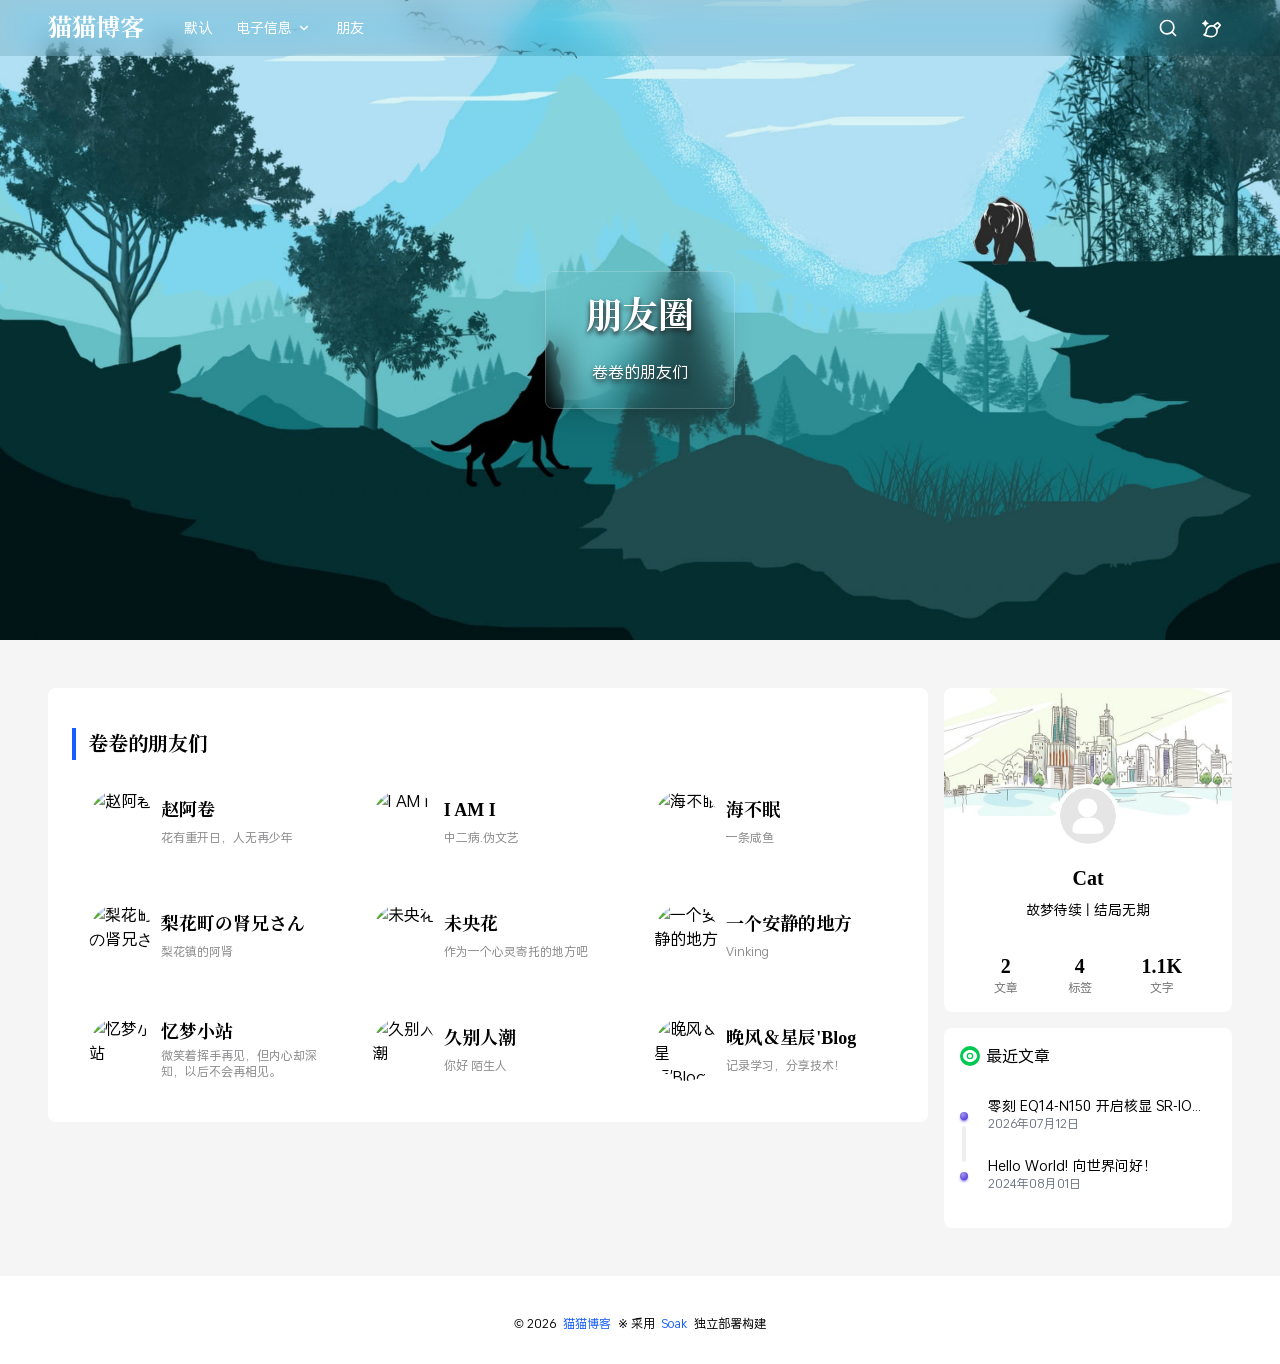
==== commit 9e11885a: "Deploy: 2026-07-13T11-11-13-542Z" ====
--- a/friends/index.html
+++ b/friends/index.html
@@ -4,7 +4,7 @@
                 "data-theme",
                 theme || "light",
             );
-        </script><link rel="icon" type="image/png" href="/favicon.ico"><link rel="apple-touch-icon-precomposed" href="/favicon.ico"><link href="/fonts/SourceHanSerifCN-Bold/font.css" rel="stylesheet"><link href="/fonts/OPlusSans3-Regular/font.css" rel="stylesheet"><link rel="stylesheet" href="/_astro/_page_.TuV_0qPd.css"></head> <body> <div class="bg-base-300/60"> <header data-have-img="true" id="navbar" data-hide-navbar-on-scroll="1" class="navbar justify-between bg-base-100 h-14 min-h-14 px-4 sm:px-6 lg:px-12 z-30 py-0 top-0 left-0 right-0 fixed" data-astro-transition-persist="astro-y6nrcfoz-1"> <div class="navbar-start w-auto"> <div class="drawer lg:hidden me-4 w-auto"> <input id="my-drawer" type="checkbox" class="drawer-toggle"> <div class="drawer-content"> <label for="my-drawer" class="btn btn-ghost btn-square drawer-button"> <svg width="1em" height="1em" class="size-5" data-icon="menu-line">   <symbol id="ai:local:menu-line" viewBox="0 0 24 24"><path fill="currentColor" d="M3 4h18v2H3zm0 7h18v2H3zm0 7h18v2H3z"/></symbol><use href="#ai:local:menu-line"></use>  </svg> </label> </div> <div class="drawer-side"> <label for="my-drawer" aria-label="close sidebar" class="drawer-overlay"></label> <div class="menu bg-base-100 text-base-content min-h-full w-4/5 p-4"> <div class="mb-4 rounded-box overflow-hidden bg-cover bg-center object-cover" style="height:10rem;background-image:url(/images/bg.jpg)"></div> <div class="mb-4 p-4 rounded-box flex items-center"> <img src="/images/avatar.svg" alt="头像" class="size-12"> <div class="ms-4"> <h1 class="text-lg font-bold font-serif">Cat</h1> <p class="mt-1 line-clamp-2">故梦待续 | 结局无期</p> </div> </div> <ul> <li> <a href="/category/default">默认分类</a> </li><li>  <details open> <summary>电子信息</summary> <ul> <li> <a href="/category/computer">计算机</a> </li> </ul> </details>  </li><li> <a href="/friends">朋友圈</a> </li> </ul> </div> </div> </div> <a class="block" href="/"> <span class="logo-text font-serif text-2xl font-bold whitespace-nowrap inline-flex"> 猫猫博客 </span> </a> <div class="navbar-center ms-10 hidden lg:flex"> <nav class="hidden md:block h-14"> <div class="flex items-center gap-6 text-sm leading-14"> <a href="/category/default" class="hover:text-blue-500"> 默认 </a><div class="group/one"> <div class="relative"> <button class="flex items-center gap-x-1"> <span>电子信息</span> <svg width="1em" height="1em" class="size-4 flex-none transition-all group-hover/one:rotate-180" data-icon="arrow-down-s-line">   <symbol id="ai:local:arrow-down-s-line" viewBox="0 0 24 24"><path fill="currentColor" d="m12 13.171 4.95-4.95 1.414 1.415L12 16 5.636 9.636 7.05 8.222z"/></symbol><use href="#ai:local:arrow-down-s-line"></use>  </svg> </button> <div class="pt-1 absolute -left-2 opacity-0 invisible scale-90 transition duration-200 origin-top-left group-hover/one:opacity-100 group-hover/one:visible group-hover/one:scale-100"> <div data-nav-item class="bg-base-100 border-base-300 border min-w-40 shadow-lg rounded-box leading-normal"> <a href="/category/computer" class="group/text transition hover:bg-base-content/10 flex items-center gap-2 w-full px-4 py-2.5 text-left first-of-type:rounded-t-box last-of-type:rounded-b-box"> <span class="transition group-hover/text:translate-x-2"> 📊计算机 </span> </a> </div> </div> </div> </div><a href="/friends" class="hover:text-blue-500"> 朋友 </a> </div> </nav> </div> </div> <div class="navbar-end gap-x-1 leading-14 w-auto"> <style>astro-island,astro-slot,astro-static-slot{display:contents}</style><script>(()=>{var l=(n,t)=>{let i=async()=>{await(await n())()},e=typeof t.value=="object"?t.value:void 0,s={timeout:e==null?void 0:e.timeout};"requestIdleCallback"in window?window.requestIdleCallback(i,s):setTimeout(i,s.timeout||200)};(self.Astro||(self.Astro={})).idle=l;window.dispatchEvent(new Event("astro:idle"));})();</script><script>(()=>{var A=Object.defineProperty;var g=(i,o,a)=>o in i?A(i,o,{enumerable:!0,configurable:!0,writable:!0,value:a}):i[o]=a;var d=(i,o,a)=>g(i,typeof o!="symbol"?o+"":o,a);{let i={0:t=>m(t),1:t=>a(t),2:t=>new RegExp(t),3:t=>new Date(t),4:t=>new Map(a(t)),5:t=>new Set(a(t)),6:t=>BigInt(t),7:t=>new URL(t),8:t=>new Uint8Array(t),9:t=>new Uint16Array(t),10:t=>new Uint32Array(t),11:t=>1/0*t},o=t=>{let[l,e]=t;return l in i?i[l](e):void 0},a=t=>t.map(o),m=t=>typeof t!="object"||t===null?t:Object.fromEntries(Object.entries(t).map(([l,e])=>[l,o(e)]));class y extends HTMLElement{constructor(){super(...arguments);d(this,"Component");d(this,"hydrator");d(this,"hydrate",async()=>{var b;if(!this.hydrator||!this.isConnected)return;let e=(b=this.parentElement)==null?void 0:b.closest("astro-island[ssr]");if(e){e.addEventListener("astro:hydrate",this.hydrate,{once:!0});return}let c=this.querySelectorAll("astro-slot"),n={},h=this.querySelectorAll("template[data-astro-template]");for(let r of h){let s=r.closest(this.tagName);s!=null&&s.isSameNode(this)&&(n[r.getAttribute("data-astro-template")||"default"]=r.innerHTML,r.remove())}for(let r of c){let s=r.closest(this.tagName);s!=null&&s.isSameNode(this)&&(n[r.getAttribute("name")||"default"]=r.innerHTML)}let p;try{p=this.hasAttribute("props")?m(JSON.parse(this.getAttribute("props"))):{}}catch(r){let s=this.getAttribute("component-url")||"<unknown>",v=this.getAttribute("component-export");throw v&&(s+=` (export ${v})`),console.error(`[hydrate] Error parsing props for component ${s}`,this.getAttribute("props"),r),r}let u;await this.hydrator(this)(this.Component,p,n,{client:this.getAttribute("client")}),this.removeAttribute("ssr"),this.dispatchEvent(new CustomEvent("astro:hydrate"))});d(this,"unmount",()=>{this.isConnected||this.dispatchEvent(new CustomEvent("astro:unmount"))})}disconnectedCallback(){document.removeEventListener("astro:after-swap",this.unmount),document.addEventListener("astro:after-swap",this.unmount,{once:!0})}connectedCallback(){if(!this.hasAttribute("await-children")||document.readyState==="interactive"||document.readyState==="complete")this.childrenConnectedCallback();else{let e=()=>{document.removeEventListener("DOMContentLoaded",e),c.disconnect(),this.childrenConnectedCallback()},c=new MutationObserver(()=>{var n;((n=this.lastChild)==null?void 0:n.nodeType)===Node.COMMENT_NODE&&this.lastChild.nodeValue==="astro:end"&&(this.lastChild.remove(),e())});c.observe(this,{childList:!0}),document.addEventListener("DOMContentLoaded",e)}}async childrenConnectedCallback(){let e=this.getAttribute("before-hydration-url");e&&await import(e),this.start()}async start(){let e=JSON.parse(this.getAttribute("opts")),c=this.getAttribute("client");if(Astro[c]===void 0){window.addEventListener(`astro:${c}`,()=>this.start(),{once:!0});return}try{await Astro[c](async()=>{let n=this.getAttribute("renderer-url"),[h,{default:p}]=await Promise.all([import(this.getAttribute("component-url")),n?import(n):()=>()=>{}]),u=this.getAttribute("component-export")||"default";if(!u.includes("."))this.Component=h[u];else{this.Component=h;for(let f of u.split("."))this.Component=this.Component[f]}return this.hydrator=p,this.hydrate},e,this)}catch(n){console.error(`[astro-island] Error hydrating ${this.getAttribute("component-url")}`,n)}}attributeChangedCallback(){this.hydrate()}}d(y,"observedAttributes",["props"]),customElements.get("astro-island")||customElements.define("astro-island",y)}})();</script><script>window._$HY||(e=>{let t=e=>e&&e.hasAttribute&&(e.hasAttribute("data-hk")?e:t(e.host&&e.host.nodeType?e.host:e.parentNode));["click", "input"].forEach((o=>document.addEventListener(o,(o=>{if(!e.events)return;let s=t(o.composedPath&&o.composedPath()[0]||o.target);s&&!e.completed.has(s)&&e.events.push([s,o])}))))})(_$HY={events:[],completed:new WeakSet,r:{},fe(){}});</script><!--xs--><astro-island uid="1oUJ4m" data-solid-render-id="s1" component-url="/_astro/Search.DwnE-XFW.js" component-export="default" renderer-url="/_astro/client.WtngwqKk.js" props="{}" ssr client="idle" opts="{&quot;name&quot;:&quot;Search&quot;,&quot;value&quot;:true}" await-children><button data-hk="s10000" class="btn btn-square btn-ghost"><svg class="size-5" xmlns="http://www.w3.org/2000/svg" viewBox="0 0 24 24" fill="currentColor"><path d="M18.031 16.6168L22.3137 20.8995L20.8995 22.3137L16.6168 18.031C15.0769 19.263 13.124 20 11 20C6.032 20 2 15.968 2 11C2 6.032 6.032 2 11 2C15.968 2 20 6.032 20 11C20 13.124 19.263 15.0769 18.031 16.6168ZM16.0247 15.8748C17.2475 14.6146 18 12.8956 18 11C18 7.1325 14.8675 4 11 4C7.1325 4 4 7.1325 4 11C4 14.8675 7.1325 18 11 18C12.8956 18 14.6146 17.2475 15.8748 16.0247L16.0247 15.8748Z"></path></svg></button><!--astro:end--></astro-island> <div class="dropdown dropdown-end"> <div tabindex="0" role="button" class="btn btn-ghost btn-square"> <svg width="1em" height="1em" class="size-5" data-icon="brush-ai-line">   <symbol id="ai:local:brush-ai-line" viewBox="0 0 24 24"><path fill="currentColor" d="m4.713 7.128-.246.566a.506.506 0 0 1-.934 0l-.246-.566a4.36 4.36 0 0 0-2.22-2.25l-.759-.339a.53.53 0 0 1 0-.963l.717-.319A4.37 4.37 0 0 0 3.276.931L3.53.32a.506.506 0 0 1 .942 0l.253.61a4.37 4.37 0 0 0 2.25 2.327l.718.32a.53.53 0 0 1 0 .962l-.76.338a4.36 4.36 0 0 0-2.219 2.251m10.601 2.405.143.142a5.5 5.5 0 0 1 1.356 5.245 5.505 5.505 0 0 1-5.311 4.078c-2.036 0-4.714-.625-6.973-1.514 1.205-1.414 1.645-2.809 1.8-4.679.037-.451.06-.63.103-.79.793-2.962 3.585-4.61 6.492-3.831.93.25 1.742.724 2.39 1.349m2.914-7.162-4.94 3.842c-3.946-.974-7.73 1.333-8.788 5.284-.102.38-.134.765-.167 1.169-.115 1.394-.247 3.005-3.333 5.33 2.5 1.5 7 3.002 10.502 3.002a7.505 7.505 0 0 0 7.283-9.291l3.84-4.938a1 1 0 0 0-.082-1.321L19.55 2.454a1 1 0 0 0-1.321-.083m-1.333 5.914a8 8 0 0 0-.194-.194l-1.124-1.124 3.182-2.475 1.746 1.746L18.03 9.42z"/></symbol><use href="#ai:local:brush-ai-line"></use>  </svg> </div> <ul tabindex="0" class="dropdown-content menu bg-base-100 rounded-box z-1 p-2 shadow-sm space-y-2"> <li> <button class="btn flex items-center gap-x-1" data-set-theme="light"> <div data-theme="light" class="bg-base-100 grid shrink-0 grid-cols-2 gap-0.5 rounded-box p-1 shadow-sm"> <div class="bg-base-content size-1.5 rounded-full"></div> <div class="bg-primary size-1.5 rounded-full"></div> <div class="bg-secondary size-1.5 rounded-full"></div> <div class="bg-accent size-1.5 rounded-full"></div> </div> <div class="w-30 truncate">浅色模式</div> </button> </li><li> <button class="btn flex items-center gap-x-1" data-set-theme="dark"> <div data-theme="dark" class="bg-base-100 grid shrink-0 grid-cols-2 gap-0.5 rounded-box p-1 shadow-sm"> <div class="bg-base-content size-1.5 rounded-full"></div> <div class="bg-primary size-1.5 rounded-full"></div> <div class="bg-secondary size-1.5 rounded-full"></div> <div class="bg-accent size-1.5 rounded-full"></div> </div> <div class="w-30 truncate">暗黑模式</div> </button> </li> </ul> </div> </div> </header> <script>
+        </script><link rel="icon" type="image/png" href="/favicon.ico"><link rel="apple-touch-icon-precomposed" href="/favicon.ico"><link href="/fonts/SourceHanSerifCN-Bold/font.css" rel="stylesheet"><link href="/fonts/OPlusSans3-Regular/font.css" rel="stylesheet"><link rel="stylesheet" href="/_astro/_page_.DlJQAdAU.css"></head> <body> <div class="bg-base-300/60"> <header data-have-img="true" id="navbar" data-hide-navbar-on-scroll="1" class="navbar justify-between bg-base-100 h-14 min-h-14 px-4 sm:px-6 lg:px-12 z-30 py-0 top-0 left-0 right-0 fixed" data-astro-transition-persist="astro-y6nrcfoz-1"> <div class="navbar-start w-auto"> <div class="drawer lg:hidden me-4 w-auto"> <input id="my-drawer" type="checkbox" class="drawer-toggle"> <div class="drawer-content"> <label for="my-drawer" class="btn btn-ghost btn-square drawer-button"> <svg width="1em" height="1em" class="size-5" data-icon="menu-line">   <symbol id="ai:local:menu-line" viewBox="0 0 24 24"><path fill="currentColor" d="M3 4h18v2H3zm0 7h18v2H3zm0 7h18v2H3z"/></symbol><use href="#ai:local:menu-line"></use>  </svg> </label> </div> <div class="drawer-side"> <label for="my-drawer" aria-label="close sidebar" class="drawer-overlay"></label> <div class="menu bg-base-100 text-base-content min-h-full w-4/5 p-4"> <div class="mb-4 rounded-box overflow-hidden bg-cover bg-center object-cover" style="height:10rem;background-image:url(/images/bg.jpg)"></div> <div class="mb-4 p-4 rounded-box flex items-center"> <img src="/images/avatar.svg" alt="头像" class="size-12"> <div class="ms-4"> <h1 class="text-lg font-bold font-serif">Cat</h1> <p class="mt-1 line-clamp-2">故梦待续 | 结局无期</p> </div> </div> <ul> <li> <a href="/category/default">默认分类</a> </li><li>  <details open> <summary>电子信息</summary> <ul> <li> <a href="/category/computer">计算机</a> </li> </ul> </details>  </li><li> <a href="/friends">朋友圈</a> </li> </ul> </div> </div> </div> <a class="block" href="/"> <span class="logo-text font-serif text-2xl font-bold whitespace-nowrap inline-flex"> 猫猫博客 </span> </a> <div class="navbar-center ms-10 hidden lg:flex"> <nav class="hidden md:block h-14"> <div class="flex items-center gap-6 text-sm leading-14"> <a href="/category/default" class="hover:text-blue-500"> 默认 </a><div class="group/one"> <div class="relative"> <button class="flex items-center gap-x-1"> <span>电子信息</span> <svg width="1em" height="1em" class="size-4 flex-none transition-all group-hover/one:rotate-180" data-icon="arrow-down-s-line">   <symbol id="ai:local:arrow-down-s-line" viewBox="0 0 24 24"><path fill="currentColor" d="m12 13.171 4.95-4.95 1.414 1.415L12 16 5.636 9.636 7.05 8.222z"/></symbol><use href="#ai:local:arrow-down-s-line"></use>  </svg> </button> <div class="pt-1 absolute -left-2 opacity-0 invisible scale-90 transition duration-200 origin-top-left group-hover/one:opacity-100 group-hover/one:visible group-hover/one:scale-100"> <div data-nav-item class="bg-base-100 border-base-300 border min-w-40 shadow-lg rounded-box leading-normal"> <a href="/category/computer" class="group/text transition hover:bg-base-content/10 flex items-center gap-2 w-full px-4 py-2.5 text-left first-of-type:rounded-t-box last-of-type:rounded-b-box"> <span class="transition group-hover/text:translate-x-2"> 📊计算机 </span> </a> </div> </div> </div> </div><a href="/friends" class="hover:text-blue-500"> 朋友 </a> </div> </nav> </div> </div> <div class="navbar-end gap-x-1 leading-14 w-auto"> <style>astro-island,astro-slot,astro-static-slot{display:contents}</style><script>(()=>{var l=(n,t)=>{let i=async()=>{await(await n())()},e=typeof t.value=="object"?t.value:void 0,s={timeout:e==null?void 0:e.timeout};"requestIdleCallback"in window?window.requestIdleCallback(i,s):setTimeout(i,s.timeout||200)};(self.Astro||(self.Astro={})).idle=l;window.dispatchEvent(new Event("astro:idle"));})();</script><script>(()=>{var A=Object.defineProperty;var g=(i,o,a)=>o in i?A(i,o,{enumerable:!0,configurable:!0,writable:!0,value:a}):i[o]=a;var d=(i,o,a)=>g(i,typeof o!="symbol"?o+"":o,a);{let i={0:t=>m(t),1:t=>a(t),2:t=>new RegExp(t),3:t=>new Date(t),4:t=>new Map(a(t)),5:t=>new Set(a(t)),6:t=>BigInt(t),7:t=>new URL(t),8:t=>new Uint8Array(t),9:t=>new Uint16Array(t),10:t=>new Uint32Array(t),11:t=>1/0*t},o=t=>{let[l,e]=t;return l in i?i[l](e):void 0},a=t=>t.map(o),m=t=>typeof t!="object"||t===null?t:Object.fromEntries(Object.entries(t).map(([l,e])=>[l,o(e)]));class y extends HTMLElement{constructor(){super(...arguments);d(this,"Component");d(this,"hydrator");d(this,"hydrate",async()=>{var b;if(!this.hydrator||!this.isConnected)return;let e=(b=this.parentElement)==null?void 0:b.closest("astro-island[ssr]");if(e){e.addEventListener("astro:hydrate",this.hydrate,{once:!0});return}let c=this.querySelectorAll("astro-slot"),n={},h=this.querySelectorAll("template[data-astro-template]");for(let r of h){let s=r.closest(this.tagName);s!=null&&s.isSameNode(this)&&(n[r.getAttribute("data-astro-template")||"default"]=r.innerHTML,r.remove())}for(let r of c){let s=r.closest(this.tagName);s!=null&&s.isSameNode(this)&&(n[r.getAttribute("name")||"default"]=r.innerHTML)}let p;try{p=this.hasAttribute("props")?m(JSON.parse(this.getAttribute("props"))):{}}catch(r){let s=this.getAttribute("component-url")||"<unknown>",v=this.getAttribute("component-export");throw v&&(s+=` (export ${v})`),console.error(`[hydrate] Error parsing props for component ${s}`,this.getAttribute("props"),r),r}let u;await this.hydrator(this)(this.Component,p,n,{client:this.getAttribute("client")}),this.removeAttribute("ssr"),this.dispatchEvent(new CustomEvent("astro:hydrate"))});d(this,"unmount",()=>{this.isConnected||this.dispatchEvent(new CustomEvent("astro:unmount"))})}disconnectedCallback(){document.removeEventListener("astro:after-swap",this.unmount),document.addEventListener("astro:after-swap",this.unmount,{once:!0})}connectedCallback(){if(!this.hasAttribute("await-children")||document.readyState==="interactive"||document.readyState==="complete")this.childrenConnectedCallback();else{let e=()=>{document.removeEventListener("DOMContentLoaded",e),c.disconnect(),this.childrenConnectedCallback()},c=new MutationObserver(()=>{var n;((n=this.lastChild)==null?void 0:n.nodeType)===Node.COMMENT_NODE&&this.lastChild.nodeValue==="astro:end"&&(this.lastChild.remove(),e())});c.observe(this,{childList:!0}),document.addEventListener("DOMContentLoaded",e)}}async childrenConnectedCallback(){let e=this.getAttribute("before-hydration-url");e&&await import(e),this.start()}async start(){let e=JSON.parse(this.getAttribute("opts")),c=this.getAttribute("client");if(Astro[c]===void 0){window.addEventListener(`astro:${c}`,()=>this.start(),{once:!0});return}try{await Astro[c](async()=>{let n=this.getAttribute("renderer-url"),[h,{default:p}]=await Promise.all([import(this.getAttribute("component-url")),n?import(n):()=>()=>{}]),u=this.getAttribute("component-export")||"default";if(!u.includes("."))this.Component=h[u];else{this.Component=h;for(let f of u.split("."))this.Component=this.Component[f]}return this.hydrator=p,this.hydrate},e,this)}catch(n){console.error(`[astro-island] Error hydrating ${this.getAttribute("component-url")}`,n)}}attributeChangedCallback(){this.hydrate()}}d(y,"observedAttributes",["props"]),customElements.get("astro-island")||customElements.define("astro-island",y)}})();</script><script>window._$HY||(e=>{let t=e=>e&&e.hasAttribute&&(e.hasAttribute("data-hk")?e:t(e.host&&e.host.nodeType?e.host:e.parentNode));["click", "input"].forEach((o=>document.addEventListener(o,(o=>{if(!e.events)return;let s=t(o.composedPath&&o.composedPath()[0]||o.target);s&&!e.completed.has(s)&&e.events.push([s,o])}))))})(_$HY={events:[],completed:new WeakSet,r:{},fe(){}});</script><!--xs--><astro-island uid="1oUJ4m" data-solid-render-id="s1" component-url="/_astro/Search.DwnE-XFW.js" component-export="default" renderer-url="/_astro/client.WtngwqKk.js" props="{}" ssr client="idle" opts="{&quot;name&quot;:&quot;Search&quot;,&quot;value&quot;:true}" await-children><button data-hk="s10000" class="btn btn-square btn-ghost"><svg class="size-5" xmlns="http://www.w3.org/2000/svg" viewBox="0 0 24 24" fill="currentColor"><path d="M18.031 16.6168L22.3137 20.8995L20.8995 22.3137L16.6168 18.031C15.0769 19.263 13.124 20 11 20C6.032 20 2 15.968 2 11C2 6.032 6.032 2 11 2C15.968 2 20 6.032 20 11C20 13.124 19.263 15.0769 18.031 16.6168ZM16.0247 15.8748C17.2475 14.6146 18 12.8956 18 11C18 7.1325 14.8675 4 11 4C7.1325 4 4 7.1325 4 11C4 14.8675 7.1325 18 11 18C12.8956 18 14.6146 17.2475 15.8748 16.0247L16.0247 15.8748Z"></path></svg></button><!--astro:end--></astro-island> <div class="dropdown dropdown-end"> <div tabindex="0" role="button" class="btn btn-ghost btn-square"> <svg width="1em" height="1em" class="size-5" data-icon="brush-ai-line">   <symbol id="ai:local:brush-ai-line" viewBox="0 0 24 24"><path fill="currentColor" d="m4.713 7.128-.246.566a.506.506 0 0 1-.934 0l-.246-.566a4.36 4.36 0 0 0-2.22-2.25l-.759-.339a.53.53 0 0 1 0-.963l.717-.319A4.37 4.37 0 0 0 3.276.931L3.53.32a.506.506 0 0 1 .942 0l.253.61a4.37 4.37 0 0 0 2.25 2.327l.718.32a.53.53 0 0 1 0 .962l-.76.338a4.36 4.36 0 0 0-2.219 2.251m10.601 2.405.143.142a5.5 5.5 0 0 1 1.356 5.245 5.505 5.505 0 0 1-5.311 4.078c-2.036 0-4.714-.625-6.973-1.514 1.205-1.414 1.645-2.809 1.8-4.679.037-.451.06-.63.103-.79.793-2.962 3.585-4.61 6.492-3.831.93.25 1.742.724 2.39 1.349m2.914-7.162-4.94 3.842c-3.946-.974-7.73 1.333-8.788 5.284-.102.38-.134.765-.167 1.169-.115 1.394-.247 3.005-3.333 5.33 2.5 1.5 7 3.002 10.502 3.002a7.505 7.505 0 0 0 7.283-9.291l3.84-4.938a1 1 0 0 0-.082-1.321L19.55 2.454a1 1 0 0 0-1.321-.083m-1.333 5.914a8 8 0 0 0-.194-.194l-1.124-1.124 3.182-2.475 1.746 1.746L18.03 9.42z"/></symbol><use href="#ai:local:brush-ai-line"></use>  </svg> </div> <ul tabindex="0" class="dropdown-content menu bg-base-100 rounded-box z-1 p-2 shadow-sm space-y-2"> <li> <button class="btn flex items-center gap-x-1" data-set-theme="light"> <div data-theme="light" class="bg-base-100 grid shrink-0 grid-cols-2 gap-0.5 rounded-box p-1 shadow-sm"> <div class="bg-base-content size-1.5 rounded-full"></div> <div class="bg-primary size-1.5 rounded-full"></div> <div class="bg-secondary size-1.5 rounded-full"></div> <div class="bg-accent size-1.5 rounded-full"></div> </div> <div class="w-30 truncate">浅色模式</div> </button> </li><li> <button class="btn flex items-center gap-x-1" data-set-theme="dark"> <div data-theme="dark" class="bg-base-100 grid shrink-0 grid-cols-2 gap-0.5 rounded-box p-1 shadow-sm"> <div class="bg-base-content size-1.5 rounded-full"></div> <div class="bg-primary size-1.5 rounded-full"></div> <div class="bg-secondary size-1.5 rounded-full"></div> <div class="bg-accent size-1.5 rounded-full"></div> </div> <div class="w-30 truncate">暗黑模式</div> </button> </li> </ul> </div> </div> </header> <script>
     (function () {
         let lastScrollY = window.scrollY;
         let isTop = true;
@@ -54,7 +54,7 @@
             updateHeaderState();
         });
     })();
-</script> <div data-hero-box style="height:40rem;background-image:url(/images/covers/img-1.jpg)" class="hero bg-gray-300 mb-4 flex bg-center relative text-2xl leading-8 flex-col justify-center items-center object-cover bg-cover"> <div data-hero-box-content class="max-w-screen-md z-10 text-center mt-10 px-10 py-6 backdrop-blur-lg rounded-lg text-white border border-base-100/20 shadow-xl"> <div class="font-serif sm:text-4xl text-2xl">朋友圈</div> <div class="mt-3 text-sm sm:mt-6 sm:text-base"> <span>卷卷的朋友们</span> </div> </div> </div> <main id="pjax-container" class="pb-12 sm:pt-8 pt-4">  <div class="w-full flex gap-4 justify-center px-2 sm:px-6">  <div class="flex-col flex items-center"> <div class="p-4 rounded-0 bg-base-100 sm:rounded-box sm:p-6 lg:w-220 w-full"> <article class="typography" data-friends> <h2 id="卷卷的朋友们">卷卷的朋友们</h2>
+</script> <div data-hero-box style="height:40rem;background-image:url(/images/covers/img-6.jpg)" class="hero bg-gray-300 mb-4 flex bg-center relative text-2xl leading-8 flex-col justify-center items-center object-cover bg-cover"> <div data-hero-box-content class="max-w-screen-md z-10 text-center mt-10 px-10 py-6 backdrop-blur-lg rounded-lg text-white border border-base-100/20 shadow-xl"> <div class="font-serif sm:text-4xl text-2xl">朋友圈</div> <div class="mt-3 text-sm sm:mt-6 sm:text-base"> <span>卷卷的朋友们</span> </div> </div> </div> <main id="pjax-container" class="pb-12 sm:pt-8 pt-4">  <div class="w-full flex gap-4 justify-center px-2 sm:px-6">  <div class="flex-col flex items-center"> <div class="p-4 rounded-0 bg-base-100 sm:rounded-box sm:p-6 lg:w-220 w-full"> <article class="typography" data-friends> <h2 id="卷卷的朋友们">卷卷的朋友们</h2>
 <div class="grid gap-4 lg:grid-cols-3 sm:grid-cols-2 grid-cols-1"> <a href="https://blog.zwying.com" target="_blank" class="group col-span-1 p-4 rounded-box flex items-center transition
                     hover:bg-base-300 border border-base-content/10 sm:border-transparent"> <div class="size-16 overflow-hidden rounded-full shrink-0 me-2"> <img class="size-16" src="https://blog.zwying.com/avatar.jpg" alt="赵阿卷"> </div> <div class="flex flex-col h-full justify-evenly"> <div class="text-lg font-bold font-serif duration-300 group-hover:text-blue-700 dark:group-hover:text-blue-400"> 赵阿卷 </div> <div class="text-xs text-base-content/50"> 花有重开日，人无再少年 </div> </div> </a><a href="https://5ime.cn/" target="_blank" class="group col-span-1 p-4 rounded-box flex items-center transition
                     hover:bg-base-300 border border-base-content/10 sm:border-transparent"> <div class="size-16 overflow-hidden rounded-full shrink-0 me-2"> <img class="size-16" src="https://pic.rmb.bdstatic.com/bjh/6e2ca077439a06ae2c7284ed1559c3c0.jpeg" alt="I AM I"> </div> <div class="flex flex-col h-full justify-evenly"> <div class="text-lg font-bold font-serif duration-300 group-hover:text-blue-700 dark:group-hover:text-blue-400"> I AM I </div> <div class="text-xs text-base-content/50"> 中二病.伪文艺 </div> </div> </a><a href="https://www.catiz.cn/" target="_blank" class="group col-span-1 p-4 rounded-box flex items-center transition
@@ -64,7 +64,7 @@
                     hover:bg-base-300 border border-base-content/10 sm:border-transparent"> <div class="size-16 overflow-hidden rounded-full shrink-0 me-2"> <img class="size-16" src="https://pic.rmb.bdstatic.com/bjh/5be98b6053a25cd7ace5e1d7069b66ee.jpeg" alt="一个安静的地方"> </div> <div class="flex flex-col h-full justify-evenly"> <div class="text-lg font-bold font-serif duration-300 group-hover:text-blue-700 dark:group-hover:text-blue-400"> 一个安静的地方 </div> <div class="text-xs text-base-content/50"> Vinking </div> </div> </a><a href="https://www.onyi.net" target="_blank" class="group col-span-1 p-4 rounded-box flex items-center transition
                     hover:bg-base-300 border border-base-content/10 sm:border-transparent"> <div class="size-16 overflow-hidden rounded-full shrink-0 me-2"> <img class="size-16" src="https://pic.rmb.bdstatic.com/bjh/bffe86d1a63aec085b882695544d0e09.png" alt="忆梦小站"> </div> <div class="flex flex-col h-full justify-evenly"> <div class="text-lg font-bold font-serif duration-300 group-hover:text-blue-700 dark:group-hover:text-blue-400"> 忆梦小站 </div> <div class="text-xs text-base-content/50"> 微笑着挥手再见，但内心却深知，以后不会再相见。 </div> </div> </a><a href="https://shi.su" target="_blank" class="group col-span-1 p-4 rounded-box flex items-center transition
                     hover:bg-base-300 border border-base-content/10 sm:border-transparent"> <div class="size-16 overflow-hidden rounded-full shrink-0 me-2"> <img class="size-16" src="https://shi.su/tx.jpg" alt="久别人潮"> </div> <div class="flex flex-col h-full justify-evenly"> <div class="text-lg font-bold font-serif duration-300 group-hover:text-blue-700 dark:group-hover:text-blue-400"> 久别人潮 </div> <div class="text-xs text-base-content/50"> 你好 陌生人 </div> </div> </a><a href="https://blog.oalo.cn" target="_blank" class="group col-span-1 p-4 rounded-box flex items-center transition
-                    hover:bg-base-300 border border-base-content/10 sm:border-transparent"> <div class="size-16 overflow-hidden rounded-full shrink-0 me-2"> <img class="size-16" src="https://pic.rmb.bdstatic.com/bjh/5671cbf253bdb2cc8c270696e3c09359.png" alt="晚风＆星辰'Blog"> </div> <div class="flex flex-col h-full justify-evenly"> <div class="text-lg font-bold font-serif duration-300 group-hover:text-blue-700 dark:group-hover:text-blue-400"> 晚风＆星辰&#39;Blog </div> <div class="text-xs text-base-content/50"> 记录学习，分享技术！ </div> </div> </a> </div> </article> </div> </div> <div class="sidebar relative w-72 shrink-0"> <section class="card bg-base-100 w-full overflow-hidden items-center"> <div class="relative flex w-full h-32 justify-center bg-cover"> <img src="/images/bg.jpg" class="h-32 w-full object-cover bg-center bg-cover rounded-t-box dark:brightness-90" alt="背景"> <div class="absolute -bottom-8 flex h-16 w-16 items-center justify-center rounded-full border-[4px] border-base-100"> <img class="size-full rounded-full" src="/images/avatar.svg" alt="Cat"> </div> </div> <div class="mt-12 mb-4 flex flex-col items-center"> <h4 class="text-xl font-serif font-bold mb-2">Cat</h4> <p class="text-sm"> 故梦待续 | 结局无期 </p> </div> <div class="py-4 flex w-full justify-evenly"> <div class="flex flex-col items-center justify-center"> <p class="text-xl font-bold font-serif">1</p> <p class="text-xs text-base-content/60">文章</p> </div> <div class="flex flex-col items-center justify-center"> <p class="text-xl font-bold font-serif">1</p> <p class="text-xs text-base-content/60">标签</p> </div> <div class="flex flex-col items-center justify-center"> <p class="text-xl font-bold font-serif">64</p> <p class="text-xs text-base-content/60">文字</p> </div> </div> </section> <section class="card rounded-box mt-4 sticky top-16 bg-base-100"> <div class="px-4 py-2 my-2 flex items-center"> <div class="size-5 flex items-center justify-center mr-1.5 rounded-full text-white bg-green-500"> <svg width="1em" height="1em" data-icon="eye-2-line">   <symbol id="ai:local:eye-2-line" viewBox="0 0 24 24"><path fill="currentColor" d="M1.182 12C2.122 6.88 6.608 3 12 3s9.878 3.88 10.819 9c-.94 5.12-5.427 9-10.819 9s-9.878-3.88-10.818-9M12 17a5 5 0 1 0 0-10 5 5 0 0 0 0 10m0-2a3 3 0 1 1 0-6 3 3 0 0 1 0 6"/></symbol><use href="#ai:local:eye-2-line"></use>  </svg> </div> <span>最近文章</span> </div>  <ul class="timeline timeline-vertical timeline-compact px-4 pb-6"> <li>  <div class="timeline-middle"> <div aria-label="status" class="status status-primary"></div> </div> <div class="timeline-end rounded-box py-2 px-4 w-full hover:bg-base-300 transition"> <a href="/posts/hello-world" class="block group"> <div class="flex flex-col"> <div class="text-sm line-clamp-1">Hello World! 向世界问好！</div> <div class="text-xs text-gray-500">2024年08月01日</div> </div> </a> </div>  </li> </ul> </section> </div> </div>  </main> <footer id="footer" class="py-8 text-center space-y-2 bg-base-100"> <div class="flex items-center justify-center gap-2 flex-wrap">  </div> <p class="text-xs"> <span>©&nbsp;2026&nbsp;</span> <a class="no-underline text-blue-600" href="https://blog.loli.life/">猫猫博客</a> <span>&nbsp;※&nbsp;采用&nbsp;</span> <a class="no-underline text-blue-600" href="https://zwy.life/soak-theme" target="_blank">Soak</a> <span> &nbsp;独立部署构建</span> </p> </footer> </div> <div id="back-to-top" class="fixed right-6 bottom-6 w-10 h-10 btn btn-square opacity-100 invisible transition-all"> <div role="button" class="flex justify-center items-center w-full h-full"> <button onclick="window.scrollTo({ top: 0, behavior: 'smooth' });" class="cursor-pointer"> <svg width="1em" height="1em" class="size-6" data-icon="circle-arrow-up-s-line">   <symbol id="ai:local:circle-arrow-up-s-line" viewBox="0 0 1024 1024"><path fill="currentColor" d="M515.887 938.659a422.796 422.796 0 1 1 422.795-422.772 423.24 423.24 0 0 1-422.795 422.772m0-775.75a352.977 352.977 0 1 0 352.977 352.978 353.373 353.373 0 0 0-352.977-352.978"/><path fill="currentColor" d="M671.046 550.796a34.9 34.9 0 0 1-24.693-10.24L515.887 410.089l-130.49 130.467a34.91 34.91 0 0 1-49.362-49.362l155.16-155.16a34.91 34.91 0 0 1 49.36 0l155.16 155.16a34.91 34.91 0 0 1-24.67 59.602"/><path fill="currentColor" d="M515.887 705.932a34.91 34.91 0 0 1-34.91-34.91V360.728a34.91 34.91 0 0 1 69.819 0v310.296a34.91 34.91 0 0 1-34.91 34.909"/></symbol><use href="#ai:local:circle-arrow-up-s-line"></use>  </svg> </button> </div> </div> <script>(function(){const scriptUrl = "/pagefind/pagefind.js";
+                    hover:bg-base-300 border border-base-content/10 sm:border-transparent"> <div class="size-16 overflow-hidden rounded-full shrink-0 me-2"> <img class="size-16" src="https://pic.rmb.bdstatic.com/bjh/5671cbf253bdb2cc8c270696e3c09359.png" alt="晚风＆星辰'Blog"> </div> <div class="flex flex-col h-full justify-evenly"> <div class="text-lg font-bold font-serif duration-300 group-hover:text-blue-700 dark:group-hover:text-blue-400"> 晚风＆星辰&#39;Blog </div> <div class="text-xs text-base-content/50"> 记录学习，分享技术！ </div> </div> </a> </div> </article> </div> </div> <div class="sidebar relative w-72 shrink-0"> <section class="card bg-base-100 w-full overflow-hidden items-center"> <div class="relative flex w-full h-32 justify-center bg-cover"> <img src="/images/bg.jpg" class="h-32 w-full object-cover bg-center bg-cover rounded-t-box dark:brightness-90" alt="背景"> <div class="absolute -bottom-8 flex h-16 w-16 items-center justify-center rounded-full border-[4px] border-base-100"> <img class="size-full rounded-full" src="/images/avatar.svg" alt="Cat"> </div> </div> <div class="mt-12 mb-4 flex flex-col items-center"> <h4 class="text-xl font-serif font-bold mb-2">Cat</h4> <p class="text-sm"> 故梦待续 | 结局无期 </p> </div> <div class="py-4 flex w-full justify-evenly"> <div class="flex flex-col items-center justify-center"> <p class="text-xl font-bold font-serif">2</p> <p class="text-xs text-base-content/60">文章</p> </div> <div class="flex flex-col items-center justify-center"> <p class="text-xl font-bold font-serif">4</p> <p class="text-xs text-base-content/60">标签</p> </div> <div class="flex flex-col items-center justify-center"> <p class="text-xl font-bold font-serif">1.1K</p> <p class="text-xs text-base-content/60">文字</p> </div> </div> </section> <section class="card rounded-box mt-4 sticky top-16 bg-base-100"> <div class="px-4 py-2 my-2 flex items-center"> <div class="size-5 flex items-center justify-center mr-1.5 rounded-full text-white bg-green-500"> <svg width="1em" height="1em" data-icon="eye-2-line">   <symbol id="ai:local:eye-2-line" viewBox="0 0 24 24"><path fill="currentColor" d="M1.182 12C2.122 6.88 6.608 3 12 3s9.878 3.88 10.819 9c-.94 5.12-5.427 9-10.819 9s-9.878-3.88-10.818-9M12 17a5 5 0 1 0 0-10 5 5 0 0 0 0 10m0-2a3 3 0 1 1 0-6 3 3 0 0 1 0 6"/></symbol><use href="#ai:local:eye-2-line"></use>  </svg> </div> <span>最近文章</span> </div>  <ul class="timeline timeline-vertical timeline-compact px-4 pb-6"> <li>  <div class="timeline-middle"> <div aria-label="status" class="status status-primary"></div> </div> <div class="timeline-end rounded-box py-2 px-4 w-full hover:bg-base-300 transition"> <a href="/posts/N150 开启核显 SR-IOV 虚拟化" class="block group"> <div class="flex flex-col"> <div class="text-sm line-clamp-1">零刻 EQ14-N150 开启核显 SR-IOV 虚拟化</div> <div class="text-xs text-gray-500">2026年07月12日</div> </div> </a> </div> <hr> </li><li> <hr> <div class="timeline-middle"> <div aria-label="status" class="status status-primary"></div> </div> <div class="timeline-end rounded-box py-2 px-4 w-full hover:bg-base-300 transition"> <a href="/posts/hello-world" class="block group"> <div class="flex flex-col"> <div class="text-sm line-clamp-1">Hello World! 向世界问好！</div> <div class="text-xs text-gray-500">2024年08月01日</div> </div> </a> </div>  </li> </ul> </section> </div> </div>  </main> <footer id="footer" class="py-8 text-center space-y-2 bg-base-100"> <div class="flex items-center justify-center gap-2 flex-wrap">  </div> <p class="text-xs"> <span>©&nbsp;2026&nbsp;</span> <a class="no-underline text-blue-600" href="https://blog.loli.life/">猫猫博客</a> <span>&nbsp;※&nbsp;采用&nbsp;</span> <a class="no-underline text-blue-600" href="https://zwy.life/soak-theme" target="_blank">Soak</a> <span> &nbsp;独立部署构建</span> </p> </footer> </div> <div id="back-to-top" class="fixed right-6 bottom-6 w-10 h-10 btn btn-square opacity-100 invisible transition-all"> <div role="button" class="flex justify-center items-center w-full h-full"> <button onclick="window.scrollTo({ top: 0, behavior: 'smooth' });" class="cursor-pointer"> <svg width="1em" height="1em" class="size-6" data-icon="circle-arrow-up-s-line">   <symbol id="ai:local:circle-arrow-up-s-line" viewBox="0 0 1024 1024"><path fill="currentColor" d="M515.887 938.659a422.796 422.796 0 1 1 422.795-422.772 423.24 423.24 0 0 1-422.795 422.772m0-775.75a352.977 352.977 0 1 0 352.977 352.978 353.373 353.373 0 0 0-352.977-352.978"/><path fill="currentColor" d="M671.046 550.796a34.9 34.9 0 0 1-24.693-10.24L515.887 410.089l-130.49 130.467a34.91 34.91 0 0 1-49.362-49.362l155.16-155.16a34.91 34.91 0 0 1 49.36 0l155.16 155.16a34.91 34.91 0 0 1-24.67 59.602"/><path fill="currentColor" d="M515.887 705.932a34.91 34.91 0 0 1-34.91-34.91V360.728a34.91 34.91 0 0 1 69.819 0v310.296a34.91 34.91 0 0 1-34.91 34.909"/></symbol><use href="#ai:local:circle-arrow-up-s-line"></use>  </svg> </button> </div> </div> <script>(function(){const scriptUrl = "/pagefind/pagefind.js";
 
     (async function findInit() {
         const pageFind = await import(scriptUrl);
--- a/_astro/_page_.DlJQAdAU.css
+++ b/_astro/_page_.DlJQAdAU.css
@@ -0,0 +1 @@
+@layer properties{@supports (((-webkit-hyphens:none)) and (not (margin-trim:inline))) or ((-moz-orient:inline) and (not (color:rgb(from red r g b)))){*,:before,:after,::backdrop{--tw-translate-x:0;--tw-translate-y:0;--tw-translate-z:0;--tw-scale-x:1;--tw-scale-y:1;--tw-scale-z:1;--tw-rotate-x:initial;--tw-rotate-y:initial;--tw-rotate-z:initial;--tw-skew-x:initial;--tw-skew-y:initial;--tw-space-y-reverse:0;--tw-space-x-reverse:0;--tw-border-style:solid;--tw-gradient-position:initial;--tw-gradient-from:#0000;--tw-gradient-via:#0000;--tw-gradient-to:#0000;--tw-gradient-stops:initial;--tw-gradient-via-stops:initial;--tw-gradient-from-position:0%;--tw-gradient-via-position:50%;--tw-gradient-to-position:100%;--tw-leading:initial;--tw-font-weight:initial;--tw-tracking:initial;--tw-ordinal:initial;--tw-slashed-zero:initial;--tw-numeric-figure:initial;--tw-numeric-spacing:initial;--tw-numeric-fraction:initial;--tw-shadow:0 0 #0000;--tw-shadow-color:initial;--tw-shadow-alpha:100%;--tw-inset-shadow:0 0 #0000;--tw-inset-shadow-color:initial;--tw-inset-shadow-alpha:100%;--tw-ring-color:initial;--tw-ring-shadow:0 0 #0000;--tw-inset-ring-color:initial;--tw-inset-ring-shadow:0 0 #0000;--tw-ring-inset:initial;--tw-ring-offset-width:0px;--tw-ring-offset-color:#fff;--tw-ring-offset-shadow:0 0 #0000;--tw-outline-style:solid;--tw-blur:initial;--tw-brightness:initial;--tw-contrast:initial;--tw-grayscale:initial;--tw-hue-rotate:initial;--tw-invert:initial;--tw-opacity:initial;--tw-saturate:initial;--tw-sepia:initial;--tw-drop-shadow:initial;--tw-drop-shadow-color:initial;--tw-drop-shadow-alpha:100%;--tw-drop-shadow-size:initial;--tw-backdrop-blur:initial;--tw-backdrop-brightness:initial;--tw-backdrop-contrast:initial;--tw-backdrop-grayscale:initial;--tw-backdrop-hue-rotate:initial;--tw-backdrop-invert:initial;--tw-backdrop-opacity:initial;--tw-backdrop-saturate:initial;--tw-backdrop-sepia:initial;--tw-duration:initial;--tw-ease:initial}}}@layer theme{:root,:host{--font-sans:"CustomSansFont", "OPlusSans3-Regular", "Microsoft YaHei", "ui-sans-serif", "system-ui", "-apple-system", "BlinkMacSystemFont", '"Segoe UI"', "Roboto", '"Helvetica Neue"', "Arial", '"Noto Sans"', "sans-serif";--font-serif:"CustomSerifFont", "Times New Roman", "SourceHanSerifCN-Bold", "ui-serif", "Cambria", "Georgia", "Cambria", "Times", "serif";--font-mono:"CustomMonoFont", "JetBrainsMonoNL", "OPlusSans3-Regular", "ui-monospace", "SFMono-Regular", "Menlo", "Monaco", "Consolas", '"Liberation Mono"', '"Courier New"', "monospace";--color-red-500:oklch(63.7% .237 25.331);--color-amber-400:oklch(82.8% .189 84.429);--color-amber-500:oklch(76.9% .188 70.08);--color-yellow-500:oklch(79.5% .184 86.047);--color-green-500:oklch(72.3% .219 149.579);--color-teal-500:oklch(70.4% .14 182.503);--color-sky-500:oklch(68.5% .169 237.323);--color-blue-400:oklch(70.7% .165 254.624);--color-blue-500:oklch(62.3% .214 259.815);--color-blue-600:oklch(54.6% .245 262.881);--color-blue-700:oklch(48.8% .243 264.376);--color-indigo-500:oklch(58.5% .233 277.117);--color-pink-500:oklch(65.6% .241 354.308);--color-gray-100:oklch(96.7% .003 264.542);--color-gray-200:oklch(92.8% .006 264.531);--color-gray-300:oklch(87.2% .01 258.338);--color-gray-500:oklch(55.1% .027 264.364);--color-gray-600:oklch(44.6% .03 256.802);--color-gray-800:oklch(27.8% .033 256.848);--color-black:#000;--color-white:#fff;--spacing:.25rem;--breakpoint-md:48rem;--text-xs:.75rem;--text-xs--line-height:calc(1 / .75);--text-sm:.875rem;--text-sm--line-height:calc(1.25 / .875);--text-base:1rem;--text-base--line-height: 1.5 ;--text-lg:1.125rem;--text-lg--line-height:calc(1.75 / 1.125);--text-xl:1.25rem;--text-xl--line-height:calc(1.75 / 1.25);--text-2xl:1.5rem;--text-2xl--line-height:calc(2 / 1.5);--text-3xl:1.875rem;--text-3xl--line-height: 1.2 ;--text-4xl:2.25rem;--text-4xl--line-height:calc(2.5 / 2.25);--font-weight-bold:700;--tracking-wider:.05em;--leading-normal:1.5;--radius-lg:.5rem;--ease-out:cubic-bezier(0, 0, .2, 1);--ease-in-out:cubic-bezier(.4, 0, .2, 1);--animate-ping:ping 1s cubic-bezier(0, 0, .2, 1) infinite;--blur-lg:16px;--default-transition-duration:.15s;--default-transition-timing-function:cubic-bezier(.4, 0, .2, 1);--default-font-family:var(--font-sans);--default-mono-font-family:var(--font-mono)}}@layer base{*,:after,:before,::backdrop{box-sizing:border-box;border:0 solid;margin:0;padding:0}::file-selector-button{box-sizing:border-box;border:0 solid;margin:0;padding:0}html,:host{-webkit-text-size-adjust:100%;tab-size:4;line-height:1.5;font-family:var(--default-font-family,ui-sans-serif, system-ui, sans-serif, "Apple Color Emoji", "Segoe UI Emoji", "Segoe UI Symbol", "Noto Color Emoji");font-feature-settings:var(--default-font-feature-settings,normal);font-variation-settings:var(--default-font-variation-settings,normal);-webkit-tap-highlight-color:transparent}hr{height:0;color:inherit;border-top-width:1px}abbr:where([title]){-webkit-text-decoration:underline dotted;text-decoration:underline dotted}h1,h2,h3,h4,h5,h6{font-size:inherit;font-weight:inherit}a{color:inherit;-webkit-text-decoration:inherit;text-decoration:inherit}b,strong{font-weight:bolder}code,kbd,samp,pre{font-family:var(--default-mono-font-family,ui-monospace, SFMono-Regular, Menlo, Monaco, Consolas, "Liberation Mono", "Courier New", monospace);font-feature-settings:var(--default-mono-font-feature-settings,normal);font-variation-settings:var(--default-mono-font-variation-settings,normal);font-size:1em}small{font-size:80%}sub,sup{vertical-align:baseline;font-size:75%;line-height:0;position:relative}sub{bottom:-.25em}sup{top:-.5em}table{text-indent:0;border-color:inherit;border-collapse:collapse}:-moz-focusring{outline:auto}progress{vertical-align:baseline}summary{display:list-item}ol,ul,menu{list-style:none}img,svg,video,canvas,audio,iframe,embed,object{vertical-align:middle;display:block}img,video{max-width:100%;height:auto}button,input,select,optgroup,textarea{font:inherit;font-feature-settings:inherit;font-variation-settings:inherit;letter-spacing:inherit;color:inherit;opacity:1;background-color:#0000;border-radius:0}::file-selector-button{font:inherit;font-feature-settings:inherit;font-variation-settings:inherit;letter-spacing:inherit;color:inherit;opacity:1;background-color:#0000;border-radius:0}:where(select:is([multiple],[size])) optgroup{font-weight:bolder}:where(select:is([multiple],[size])) optgroup option{padding-inline-start:20px}::file-selector-button{margin-inline-end:4px}::placeholder{opacity:1}@supports (not ((-webkit-appearance:-apple-pay-button))) or (contain-intrinsic-size:1px){::placeholder{color:currentColor}@supports (color:color-mix(in lab,red,red)){::placeholder{color:color-mix(in oklab,currentcolor 50%,transparent)}}}textarea{resize:vertical}::-webkit-search-decoration{-webkit-appearance:none}::-webkit-date-and-time-value{min-height:1lh;text-align:inherit}::-webkit-datetime-edit{display:inline-flex}::-webkit-datetime-edit-fields-wrapper{padding:0}::-webkit-datetime-edit{padding-block:0}::-webkit-datetime-edit-year-field{padding-block:0}::-webkit-datetime-edit-month-field{padding-block:0}::-webkit-datetime-edit-day-field{padding-block:0}::-webkit-datetime-edit-hour-field{padding-block:0}::-webkit-datetime-edit-minute-field{padding-block:0}::-webkit-datetime-edit-second-field{padding-block:0}::-webkit-datetime-edit-millisecond-field{padding-block:0}::-webkit-datetime-edit-meridiem-field{padding-block:0}::-webkit-calendar-picker-indicator{line-height:1}:-moz-ui-invalid{box-shadow:none}button,input:where([type=button],[type=reset],[type=submit]){appearance:button}::file-selector-button{appearance:button}::-webkit-inner-spin-button{height:auto}::-webkit-outer-spin-button{height:auto}[hidden]:where(:not([hidden=until-found])){display:none!important}::-webkit-scrollbar{width:6px;height:0}::-webkit-scrollbar-track{background-color:#fff}::-webkit-scrollbar-thumb{background:#87878766;border-radius:6px}::-webkit-scrollbar-track{background:#8787871a}::-webkit-scrollbar-corner{background:unset}:where(:root),:root:has(input.theme-controller[value=light]:checked),[data-theme=light]{color-scheme:light;--color-base-100:oklch(100% 0 0);--color-base-200:oklch(98% 0 0);--color-base-300:oklch(95% 0 0);--color-base-content:oklch(21% .006 285.885);--color-primary:oklch(45% .24 277.023);--color-primary-content:oklch(93% .034 272.788);--color-secondary:oklch(65% .241 354.308);--color-secondary-content:oklch(94% .028 342.258);--color-accent:oklch(77% .152 181.912);--color-accent-content:oklch(38% .063 188.416);--color-neutral:oklch(14% .005 285.823);--color-neutral-content:oklch(92% .004 286.32);--color-info:oklch(74% .16 232.661);--color-info-content:oklch(29% .066 243.157);--color-success:oklch(76% .177 163.223);--color-success-content:oklch(37% .077 168.94);--color-warning:oklch(82% .189 84.429);--color-warning-content:oklch(41% .112 45.904);--color-error:oklch(71% .194 13.428);--color-error-content:oklch(27% .105 12.094);--radius-selector:.5rem;--radius-field:.25rem;--radius-box:.5rem;--size-selector:.25rem;--size-field:.25rem;--border:1px;--depth:1;--noise:0}@media(prefers-color-scheme:dark){:root:not([data-theme]){color-scheme:dark;--color-base-100:oklch(25.33% .016 252.42);--color-base-200:oklch(23.26% .014 253.1);--color-base-300:oklch(21.15% .012 254.09);--color-base-content:oklch(97.807% .029 256.847);--color-primary:oklch(58% .233 277.117);--color-primary-content:oklch(96% .018 272.314);--color-secondary:oklch(65% .241 354.308);--color-secondary-content:oklch(94% .028 342.258);--color-accent:oklch(77% .152 181.912);--color-accent-content:oklch(38% .063 188.416);--color-neutral:oklch(14% .005 285.823);--color-neutral-content:oklch(92% .004 286.32);--color-info:oklch(74% .16 232.661);--color-info-content:oklch(29% .066 243.157);--color-success:oklch(76% .177 163.223);--color-success-content:oklch(37% .077 168.94);--color-warning:oklch(82% .189 84.429);--color-warning-content:oklch(41% .112 45.904);--color-error:oklch(71% .194 13.428);--color-error-content:oklch(27% .105 12.094);--radius-selector:.5rem;--radius-field:.25rem;--radius-box:.5rem;--size-selector:.25rem;--size-field:.25rem;--border:1px;--depth:1;--noise:0}}:root:has(input.theme-controller[value=light]:checked),[data-theme=light]{color-scheme:light;--color-base-100:oklch(100% 0 0);--color-base-200:oklch(98% 0 0);--color-base-300:oklch(95% 0 0);--color-base-content:oklch(21% .006 285.885);--color-primary:oklch(45% .24 277.023);--color-primary-content:oklch(93% .034 272.788);--color-secondary:oklch(65% .241 354.308);--color-secondary-content:oklch(94% .028 342.258);--color-accent:oklch(77% .152 181.912);--color-accent-content:oklch(38% .063 188.416);--color-neutral:oklch(14% .005 285.823);--color-neutral-content:oklch(92% .004 286.32);--color-info:oklch(74% .16 232.661);--color-info-content:oklch(29% .066 243.157);--color-success:oklch(76% .177 163.223);--color-success-content:oklch(37% .077 168.94);--color-warning:oklch(82% .189 84.429);--color-warning-content:oklch(41% .112 45.904);--color-error:oklch(71% .194 13.428);--color-error-content:oklch(27% .105 12.094);--radius-selector:.5rem;--radius-field:.25rem;--radius-box:.5rem;--size-selector:.25rem;--size-field:.25rem;--border:1px;--depth:1;--noise:0}:root:has(input.theme-controller[value=dark]:checked),[data-theme=dark]{color-scheme:dark;--color-base-100:oklch(25.33% .016 252.42);--color-base-200:oklch(23.26% .014 253.1);--color-base-300:oklch(21.15% .012 254.09);--color-base-content:oklch(97.807% .029 256.847);--color-primary:oklch(58% .233 277.117);--color-primary-content:oklch(96% .018 272.314);--color-secondary:oklch(65% .241 354.308);--color-secondary-content:oklch(94% .028 342.258);--color-accent:oklch(77% .152 181.912);--color-accent-content:oklch(38% .063 188.416);--color-neutral:oklch(14% .005 285.823);--color-neutral-content:oklch(92% .004 286.32);--color-info:oklch(74% .16 232.661);--color-info-content:oklch(29% .066 243.157);--color-success:oklch(76% .177 163.223);--color-success-content:oklch(37% .077 168.94);--color-warning:oklch(82% .189 84.429);--color-warning-content:oklch(41% .112 45.904);--color-error:oklch(71% .194 13.428);--color-error-content:oklch(27% .105 12.094);--radius-selector:.5rem;--radius-field:.25rem;--radius-box:.5rem;--size-selector:.25rem;--size-field:.25rem;--border:1px;--depth:1;--noise:0}:root{--fx-noise:url("data:image/svg+xml,%3Csvg xmlns='http://www.w3.org/2000/svg' viewBox='0 0 200 200'%3E%3Cfilter id='a'%3E%3CfeTurbulence type='fractalNoise' baseFrequency='1.34' numOctaves='4' stitchTiles='stitch'%3E%3C/feTurbulence%3E%3C/filter%3E%3Crect width='200' height='200' filter='url(%23a)' opacity='0.2'%3E%3C/rect%3E%3C/svg%3E")}@property --radialprogress{syntax:"<percentage>";inherits:true;initial-value:0%}}@layer components;@layer utilities{@layer daisyui.l1.l2.l3{.diff{webkit-user-select:none;-webkit-user-select:none;user-select:none;direction:ltr;grid-template-rows:1fr 1.8rem 1fr;grid-template-columns:auto 1fr;width:100%;display:grid;position:relative;overflow:hidden;container-type:inline-size}.diff:focus-visible,.diff:has(.diff-item-1:focus-visible){outline-style:var(--tw-outline-style);outline-offset:1px;outline-width:2px;outline-color:var(--color-base-content)}.diff:focus-visible .diff-resizer{min-width:95cqi;max-width:95cqi}.diff:has(.diff-item-1:focus-visible){outline-style:var(--tw-outline-style);outline-offset:1px;outline-width:2px}.diff:has(.diff-item-1:focus-visible) .diff-resizer{min-width:5cqi;max-width:5cqi}@supports (-webkit-overflow-scrolling:touch) and (overflow:-webkit-paged-x){.diff:focus .diff-resizer{min-width:5cqi;max-width:5cqi}.diff:has(.diff-item-1:focus) .diff-resizer{min-width:95cqi;max-width:95cqi}}.modal{pointer-events:none;visibility:hidden;width:100%;max-width:none;height:100%;max-height:none;color:inherit;transition:visibility .3s allow-discrete,background-color .3s ease-out,opacity .1s ease-out;overscroll-behavior:contain;z-index:999;scrollbar-gutter:auto;background-color:#0000;place-items:center;margin:0;padding:0;display:grid;position:fixed;inset:0;overflow:clip}.modal::backdrop{display:none}:where(.drawer-side){overflow:hidden}.drawer-side{pointer-events:none;visibility:hidden;z-index:10;overscroll-behavior:contain;opacity:0;width:100%;transition:opacity .2s ease-out .1s allow-discrete,visibility .3s ease-out .1s allow-discrete;inset-inline-start:0;background-color:#0000;grid-template-rows:repeat(1,minmax(0,1fr));grid-template-columns:repeat(1,minmax(0,1fr));grid-row-start:1;grid-column-start:1;place-items:flex-start start;height:100dvh;display:grid;position:fixed;top:0}.drawer-side>.drawer-overlay{cursor:pointer;background-color:#0006;place-self:stretch stretch;position:sticky;top:0}.drawer-side>*{grid-row-start:1;grid-column-start:1}.drawer-side>:not(.drawer-overlay){will-change:transform;transition:translate .3s ease-out,width .2s ease-out;translate:-100%}[dir=rtl] :is(.drawer-side>:not(.drawer-overlay)){translate:100%}.drawer-toggle{appearance:none;opacity:0;width:0;height:0;position:fixed}:where(.drawer-toggle:checked~.drawer-side){scrollbar-color:currentColor oklch(0 0 0 / calc(var(--page-has-backdrop,0) * .4))}@supports (color:color-mix(in lab,red,red)){:where(.drawer-toggle:checked~.drawer-side){scrollbar-color:color-mix(in oklch,currentColor 35%,#0000) oklch(0 0 0 / calc(var(--page-has-backdrop,0) * .4))}}:where(:root:has(.drawer-toggle:checked)){--page-has-backdrop:1;--page-overflow:hidden;--page-scroll-bg:var(--page-scroll-bg-on);--page-scroll-gutter:stable;--page-scroll-transition:var(--page-scroll-transition-on);animation:forwards set-page-has-scroll;animation-timeline:scroll()}.tooltip{--tt-bg:var(--color-neutral);--tt-off: calc(100% + .5rem) ;--tt-tail: calc(100% + 1px + .25rem) ;display:inline-block;position:relative}.tooltip>.tooltip-content,.tooltip[data-tip]:before{border-radius:var(--radius-field);text-align:center;white-space:normal;max-width:20rem;color:var(--color-neutral-content);opacity:0;background-color:var(--tt-bg);pointer-events:none;z-index:2;--tw-content:attr(data-tip);content:var(--tw-content);width:max-content;padding-block:.25rem;padding-inline:.5rem;font-size:.875rem;line-height:1.25;position:absolute}.tooltip:after{opacity:0;background-color:var(--tt-bg);content:"";pointer-events:none;--mask-tooltip:url("data:image/svg+xml,%3Csvg width='10' height='4' viewBox='0 0 8 4' fill='none' xmlns='http://www.w3.org/2000/svg'%3E%3Cpath d='M0.500009 1C3.5 1 3.00001 4 5.00001 4C7 4 6.5 1 9.5 1C10 1 10 0.499897 10 0H0C-1.99338e-08 0.5 0 1 0.500009 1Z' fill='black'/%3E%3C/svg%3E%0A");width:.625rem;height:.25rem;-webkit-mask-position:-1px 0;mask-position:-1px 0;-webkit-mask-repeat:no-repeat;mask-repeat:no-repeat;-webkit-mask-image:var(--mask-tooltip);mask-image:var(--mask-tooltip);display:block;position:absolute}@media(prefers-reduced-motion:no-preference){.tooltip>.tooltip-content,.tooltip[data-tip]:before,.tooltip:after{transition:opacity .2s cubic-bezier(.4,0,.2,1) 75ms,transform .2s cubic-bezier(.4,0,.2,1) 75ms}}:is(.tooltip:is([data-tip]:not([data-tip=""]),:has(.tooltip-content:not(:empty))).tooltip-open,.tooltip:is([data-tip]:not([data-tip=""]),:has(.tooltip-content:not(:empty))):hover,.tooltip:is([data-tip]:not([data-tip=""]),:has(.tooltip-content:not(:empty))):has(:focus-visible))>.tooltip-content,:is(.tooltip:is([data-tip]:not([data-tip=""]),:has(.tooltip-content:not(:empty))).tooltip-open,.tooltip:is([data-tip]:not([data-tip=""]),:has(.tooltip-content:not(:empty))):hover,.tooltip:is([data-tip]:not([data-tip=""]),:has(.tooltip-content:not(:empty))):has(:focus-visible))[data-tip]:before,:is(.tooltip:is([data-tip]:not([data-tip=""]),:has(.tooltip-content:not(:empty))).tooltip-open,.tooltip:is([data-tip]:not([data-tip=""]),:has(.tooltip-content:not(:empty))):hover,.tooltip:is([data-tip]:not([data-tip=""]),:has(.tooltip-content:not(:empty))):has(:focus-visible)):after{opacity:1;--tt-pos:0rem}@media(prefers-reduced-motion:no-preference){:is(.tooltip:is([data-tip]:not([data-tip=""]),:has(.tooltip-content:not(:empty))).tooltip-open,.tooltip:is([data-tip]:not([data-tip=""]),:has(.tooltip-content:not(:empty))):hover,.tooltip:is([data-tip]:not([data-tip=""]),:has(.tooltip-content:not(:empty))):has(:focus-visible))>.tooltip-content,:is(.tooltip:is([data-tip]:not([data-tip=""]),:has(.tooltip-content:not(:empty))).tooltip-open,.tooltip:is([data-tip]:not([data-tip=""]),:has(.tooltip-content:not(:empty))):hover,.tooltip:is([data-tip]:not([data-tip=""]),:has(.tooltip-content:not(:empty))):has(:focus-visible))[data-tip]:before,:is(.tooltip:is([data-tip]:not([data-tip=""]),:has(.tooltip-content:not(:empty))).tooltip-open,.tooltip:is([data-tip]:not([data-tip=""]),:has(.tooltip-content:not(:empty))):hover,.tooltip:is([data-tip]:not([data-tip=""]),:has(.tooltip-content:not(:empty))):has(:focus-visible)):after{transition:opacity .2s cubic-bezier(.4,0,.2,1),transform .2s cubic-bezier(.4,0,.2,1)}}.menu{--menu-active-fg:var(--color-neutral-content);--menu-active-bg:var(--color-neutral);flex-flow:column wrap;width:fit-content;padding:.5rem;font-size:.875rem;display:flex}.menu :where(li ul){white-space:nowrap;margin-inline-start:1rem;padding-inline-start:.5rem;position:relative}.menu :where(li ul):before{background-color:var(--color-base-content);opacity:.1;width:var(--border);content:"";inset-inline-start:0;position:absolute;top:.75rem;bottom:.75rem}.menu :where(li>.menu-dropdown:not(.menu-dropdown-show)){display:none}.menu :where(li:not(.menu-title)>:not(ul,details,.menu-title,.btn)),.menu :where(li:not(.menu-title)>details>summary:not(.menu-title)){border-radius:var(--radius-field);text-align:start;text-wrap:balance;-webkit-user-select:none;user-select:none;grid-auto-columns:minmax(auto,max-content) auto max-content;grid-auto-flow:column;align-content:flex-start;align-items:center;gap:.5rem;padding-block:.375rem;padding-inline:.75rem;transition-property:color,background-color,box-shadow;transition-duration:.2s;transition-timing-function:cubic-bezier(0,0,.2,1);display:grid}.menu :where(li>details>summary){--tw-outline-style:none;outline-style:none}@media(forced-colors:active){.menu :where(li>details>summary){outline-offset:2px;outline:2px solid #0000}}.menu :where(li>details>summary)::-webkit-details-marker{display:none}:is(.menu :where(li>details>summary),.menu :where(li>.menu-dropdown-toggle)):after{content:"";transform-origin:50%;pointer-events:none;justify-self:flex-end;width:.375rem;height:.375rem;transition-property:rotate,translate;transition-duration:.2s;display:block;translate:0 -1px;rotate:-135deg;box-shadow:inset 2px 2px}.menu details{interpolate-size:allow-keywords;overflow:hidden}.menu details::details-content{block-size:0}@media(prefers-reduced-motion:no-preference){.menu details::details-content{transition-behavior:allow-discrete;transition-property:block-size,content-visibility;transition-duration:.2s;transition-timing-function:cubic-bezier(0,0,.2,1)}}.menu details[open]::details-content{block-size:auto}.menu :where(li>details[open]>summary):after,.menu :where(li>.menu-dropdown-toggle.menu-dropdown-show):after{translate:0 1px;rotate:45deg}.menu :where(li:not(.menu-title,.disabled)>:not(ul,details,.menu-title),li:not(.menu-title,.disabled)>details>summary:not(.menu-title)):not(.menu-active,:active,.btn).menu-focus,.menu :where(li:not(.menu-title,.disabled)>:not(ul,details,.menu-title),li:not(.menu-title,.disabled)>details>summary:not(.menu-title)):not(.menu-active,:active,.btn):focus-visible{cursor:pointer;background-color:var(--color-base-content)}@supports (color:color-mix(in lab,red,red)){.menu :where(li:not(.menu-title,.disabled)>:not(ul,details,.menu-title),li:not(.menu-title,.disabled)>details>summary:not(.menu-title)):not(.menu-active,:active,.btn).menu-focus,.menu :where(li:not(.menu-title,.disabled)>:not(ul,details,.menu-title),li:not(.menu-title,.disabled)>details>summary:not(.menu-title)):not(.menu-active,:active,.btn):focus-visible{background-color:color-mix(in oklab,var(--color-base-content) 10%,transparent)}}.menu :where(li:not(.menu-title,.disabled)>:not(ul,details,.menu-title),li:not(.menu-title,.disabled)>details>summary:not(.menu-title)):not(.menu-active,:active,.btn).menu-focus,.menu :where(li:not(.menu-title,.disabled)>:not(ul,details,.menu-title),li:not(.menu-title,.disabled)>details>summary:not(.menu-title)):not(.menu-active,:active,.btn):focus-visible{color:var(--color-base-content);--tw-outline-style:none;outline-style:none}@media(forced-colors:active){.menu :where(li:not(.menu-title,.disabled)>:not(ul,details,.menu-title),li:not(.menu-title,.disabled)>details>summary:not(.menu-title)):not(.menu-active,:active,.btn).menu-focus,.menu :where(li:not(.menu-title,.disabled)>:not(ul,details,.menu-title),li:not(.menu-title,.disabled)>details>summary:not(.menu-title)):not(.menu-active,:active,.btn):focus-visible{outline-offset:2px;outline:2px solid #0000}}.menu :where(li:not(.menu-title,.disabled)>:not(ul,details,.menu-title):not(.menu-active,:active,.btn):hover,li:not(.menu-title,.disabled)>details>summary:not(.menu-title):not(.menu-active,:active,.btn):hover){cursor:pointer;background-color:var(--color-base-content)}@supports (color:color-mix(in lab,red,red)){.menu :where(li:not(.menu-title,.disabled)>:not(ul,details,.menu-title):not(.menu-active,:active,.btn):hover,li:not(.menu-title,.disabled)>details>summary:not(.menu-title):not(.menu-active,:active,.btn):hover){background-color:color-mix(in oklab,var(--color-base-content) 10%,transparent)}}.menu :where(li:not(.menu-title,.disabled)>:not(ul,details,.menu-title):not(.menu-active,:active,.btn):hover,li:not(.menu-title,.disabled)>details>summary:not(.menu-title):not(.menu-active,:active,.btn):hover){--tw-outline-style:none;outline-style:none}@media(forced-colors:active){.menu :where(li:not(.menu-title,.disabled)>:not(ul,details,.menu-title):not(.menu-active,:active,.btn):hover,li:not(.menu-title,.disabled)>details>summary:not(.menu-title):not(.menu-active,:active,.btn):hover){outline-offset:2px;outline:2px solid #0000}}.menu :where(li:not(.menu-title,.disabled)>:not(ul,details,.menu-title):not(.menu-active,:active,.btn):hover,li:not(.menu-title,.disabled)>details>summary:not(.menu-title):not(.menu-active,:active,.btn):hover){box-shadow:inset 0 1px #00000003,inset 0 -1px #ffffff03}.menu :where(li:empty){background-color:var(--color-base-content);opacity:.1;height:1px;margin:.5rem 1rem}.menu :where(li){flex-flow:column wrap;flex-shrink:0;align-items:stretch;display:flex;position:relative}.menu :where(li) .badge{justify-self:flex-end}.menu :where(li)>:not(ul,.menu-title,details,.btn):active,.menu :where(li)>:not(ul,.menu-title,details,.btn).menu-active,.menu :where(li)>details>summary:active{--tw-outline-style:none;outline-style:none}@media(forced-colors:active){.menu :where(li)>:not(ul,.menu-title,details,.btn):active,.menu :where(li)>:not(ul,.menu-title,details,.btn).menu-active,.menu :where(li)>details>summary:active{outline-offset:2px;outline:2px solid #0000}}.menu :where(li)>:not(ul,.menu-title,details,.btn):active,.menu :where(li)>:not(ul,.menu-title,details,.btn).menu-active,.menu :where(li)>details>summary:active{color:var(--menu-active-fg);background-color:var(--menu-active-bg);background-size:auto,calc(var(--noise) * 100%);background-image:none,var(--fx-noise)}:is(.menu :where(li)>:not(ul,.menu-title,details,.btn):active,.menu :where(li)>:not(ul,.menu-title,details,.btn).menu-active,.menu :where(li)>details>summary:active):not(:is(.menu :where(li)>:not(ul,.menu-title,details,.btn):active,.menu :where(li)>:not(ul,.menu-title,details,.btn).menu-active,.menu :where(li)>details>summary:active):active){box-shadow:0 2px calc(var(--depth) * 3px) -2px var(--menu-active-bg)}.menu :where(li).menu-disabled{pointer-events:none;color:var(--color-base-content)}@supports (color:color-mix(in lab,red,red)){.menu :where(li).menu-disabled{color:color-mix(in oklab,var(--color-base-content) 20%,transparent)}}.menu .dropdown:focus-within .menu-dropdown-toggle:after{translate:0 1px;rotate:45deg}.menu .dropdown-content{margin-top:.5rem;padding:.5rem}.menu .dropdown-content:before{display:none}.dropdown{position-area:var(--anchor-v,bottom) var(--anchor-h,span-right);display:inline-block;position:relative}.dropdown>:not(:has(~[class*=dropdown-content])):focus{--tw-outline-style:none;outline-style:none}@media(forced-colors:active){.dropdown>:not(:has(~[class*=dropdown-content])):focus{outline-offset:2px;outline:2px solid #0000}}.dropdown .dropdown-content{position:absolute}.dropdown.dropdown-close .dropdown-content,.dropdown:not(details,.dropdown-open,.dropdown-hover:hover,:focus-within) .dropdown-content,.dropdown.dropdown-hover:not(:hover) [tabindex]:first-child:focus:not(:focus-visible)~.dropdown-content{transform-origin:top;opacity:0;display:none;scale:.95}.dropdown[popover],.dropdown .dropdown-content{z-index:999}@media(prefers-reduced-motion:no-preference){.dropdown[popover],.dropdown .dropdown-content{transition-behavior:allow-discrete;transition-property:opacity,scale,display;transition-duration:.2s;transition-timing-function:cubic-bezier(.4,0,.2,1);animation:.2s dropdown}}@starting-style{.dropdown[popover],.dropdown .dropdown-content{opacity:0;scale:.95}}:is(.dropdown:not(.dropdown-close).dropdown-open,.dropdown:not(.dropdown-close):not(.dropdown-hover):focus,.dropdown:not(.dropdown-close):focus-within)>[tabindex]:first-child{pointer-events:none}:is(.dropdown:not(.dropdown-close).dropdown-open,.dropdown:not(.dropdown-close):not(.dropdown-hover):focus,.dropdown:not(.dropdown-close):focus-within) .dropdown-content,.dropdown:not(.dropdown-close).dropdown-hover:hover .dropdown-content{opacity:1;scale:1}.dropdown:is(details) summary::-webkit-details-marker{display:none}.dropdown:where([popover]){background:0 0}.dropdown[popover]{color:inherit;position:fixed}@supports not (position-area:bottom){.dropdown[popover]{margin:auto}.dropdown[popover].dropdown-close{transform-origin:top;opacity:0;display:none;scale:.95}.dropdown[popover].dropdown-open:not(:popover-open){transform-origin:top;opacity:0;display:none;scale:.95}.dropdown[popover]::backdrop{background-color:oklab(0% none none/.3)}}:is(.dropdown[popover].dropdown-close,.dropdown[popover]:not(.dropdown-open,:popover-open)){transform-origin:top;opacity:0;display:none;scale:.95}:where(.btn){width:unset}.btn{cursor:pointer;text-align:center;vertical-align:middle;outline-offset:2px;webkit-user-select:none;-webkit-user-select:none;user-select:none;padding-inline:var(--btn-p);color:var(--btn-fg);--tw-prose-links:var(--btn-fg);height:var(--size);font-size:var(--fontsize,.875rem);outline-color:var(--btn-color,var(--color-base-content));background-color:var(--btn-bg);background-size:auto,calc(var(--noise) * 100%);background-image:none,var(--btn-noise);border-width:var(--border);border-style:solid;border-color:var(--btn-border);text-shadow:0 .5px oklch(100% 0 0 / calc(var(--depth) * .15));touch-action:manipulation;box-shadow:0 .5px 0 .5px oklch(100% 0 0 / calc(var(--depth) * 6%)) inset,var(--btn-shadow);--size:calc(var(--size-field,.25rem) * 10);--btn-bg:var(--btn-color,var(--color-base-200));--btn-fg:var(--color-base-content);--btn-p:1rem;--btn-border:var(--btn-bg);border-start-start-radius:var(--join-ss,var(--radius-field));border-start-end-radius:var(--join-se,var(--radius-field));border-end-end-radius:var(--join-ee,var(--radius-field));border-end-start-radius:var(--join-es,var(--radius-field));flex-wrap:nowrap;flex-shrink:0;justify-content:center;align-items:center;gap:.375rem;font-weight:600;transition-property:color,background-color,border-color,box-shadow;transition-duration:.2s;transition-timing-function:cubic-bezier(0,0,.2,1);display:inline-flex}@supports (color:color-mix(in lab,red,red)){.btn{--btn-border:color-mix(in oklab, var(--btn-bg), #000 calc(var(--depth) * 5%))}}.btn{--btn-shadow:0 3px 2px -2px var(--btn-bg), 0 4px 3px -2px var(--btn-bg)}@supports (color:color-mix(in lab,red,red)){.btn{--btn-shadow:0 3px 2px -2px color-mix(in oklab, var(--btn-bg) calc(var(--depth) * 30%), #0000), 0 4px 3px -2px color-mix(in oklab, var(--btn-bg) calc(var(--depth) * 30%), #0000)}}.btn{--btn-noise:var(--fx-noise)}@media(hover:hover){.btn:hover{--btn-bg:var(--btn-color,var(--color-base-200))}@supports (color:color-mix(in lab,red,red)){.btn:hover{--btn-bg:color-mix(in oklab, var(--btn-color,var(--color-base-200)), #000 7%)}}}.btn:focus-visible,.btn:has(:focus-visible){isolation:isolate;outline-width:2px;outline-style:solid}.btn:active:not(.btn-active){--btn-bg:var(--btn-color,var(--color-base-200));translate:0 .5px}@supports (color:color-mix(in lab,red,red)){.btn:active:not(.btn-active){--btn-bg:color-mix(in oklab, var(--btn-color,var(--color-base-200)), #000 5%)}}.btn:active:not(.btn-active){--btn-border:var(--btn-color,var(--color-base-200))}@supports (color:color-mix(in lab,red,red)){.btn:active:not(.btn-active){--btn-border:color-mix(in oklab, var(--btn-color,var(--color-base-200)), #000 7%)}}.btn:active:not(.btn-active){--btn-shadow:0 0 0 0 oklch(0% 0 0/0), 0 0 0 0 oklch(0% 0 0/0)}.btn:is(input[type=checkbox],input[type=radio]){appearance:none}.btn:is(input[type=checkbox],input[type=radio])[aria-label]:after{--tw-content:attr(aria-label);content:var(--tw-content)}.btn:where(input:checked:not(.filter .btn)){--btn-color:var(--color-primary);--btn-fg:var(--color-primary-content);isolation:isolate}.loading{pointer-events:none;aspect-ratio:1;vertical-align:middle;width:calc(var(--size-selector,.25rem) * 6);background-color:currentColor;display:inline-block;-webkit-mask-image:url("data:image/svg+xml,%3Csvg width='24' height='24' stroke='black' viewBox='0 0 24 24' xmlns='http://www.w3.org/2000/svg'%3E%3Cg transform-origin='center'%3E%3Ccircle cx='12' cy='12' r='9.5' fill='none' stroke-width='3' stroke-linecap='round'%3E%3CanimateTransform attributeName='transform' type='rotate' from='0 12 12' to='360 12 12' dur='2s' repeatCount='indefinite'/%3E%3Canimate attributeName='stroke-dasharray' values='0,150;42,150;42,150' keyTimes='0;0.475;1' dur='1.5s' repeatCount='indefinite'/%3E%3Canimate attributeName='stroke-dashoffset' values='0;-16;-59' keyTimes='0;0.475;1' dur='1.5s' repeatCount='indefinite'/%3E%3C/circle%3E%3C/g%3E%3C/svg%3E");mask-image:url("data:image/svg+xml,%3Csvg width='24' height='24' stroke='black' viewBox='0 0 24 24' xmlns='http://www.w3.org/2000/svg'%3E%3Cg transform-origin='center'%3E%3Ccircle cx='12' cy='12' r='9.5' fill='none' stroke-width='3' stroke-linecap='round'%3E%3CanimateTransform attributeName='transform' type='rotate' from='0 12 12' to='360 12 12' dur='2s' repeatCount='indefinite'/%3E%3Canimate attributeName='stroke-dasharray' values='0,150;42,150;42,150' keyTimes='0;0.475;1' dur='1.5s' repeatCount='indefinite'/%3E%3Canimate attributeName='stroke-dashoffset' values='0;-16;-59' keyTimes='0;0.475;1' dur='1.5s' repeatCount='indefinite'/%3E%3C/circle%3E%3C/g%3E%3C/svg%3E");-webkit-mask-position:50%;mask-position:50%;-webkit-mask-size:100%;mask-size:100%;-webkit-mask-repeat:no-repeat;mask-repeat:no-repeat}.collapse{border-radius:var(--radius-box,1rem);isolation:isolate;grid-template-rows:max-content 0fr;grid-template-columns:minmax(0,1fr);width:100%;display:grid;position:relative;overflow:hidden}@media(prefers-reduced-motion:no-preference){.collapse{transition:grid-template-rows .2s}}.collapse>input:is([type=checkbox],[type=radio]){appearance:none;opacity:0;z-index:1;grid-row-start:1;grid-column-start:1;width:100%;min-height:1lh;padding:1rem;padding-inline-end:3rem;transition:background-color .2s ease-out}.collapse:is([open],[tabindex]:focus:not(.collapse-close),[tabindex]:focus-within:not(.collapse-close)),.collapse:not(.collapse-close):has(>input:is([type=checkbox],[type=radio]):checked){grid-template-rows:max-content 1fr}.collapse:is([open],[tabindex]:focus:not(.collapse-close),[tabindex]:focus-within:not(.collapse-close))>.collapse-content,.collapse:not(.collapse-close)>:where(input:is([type=checkbox],[type=radio]):checked~.collapse-content){content-visibility:visible;min-height:fit-content}@supports not (content-visibility:visible){.collapse:is([open],[tabindex]:focus:not(.collapse-close),[tabindex]:focus-within:not(.collapse-close))>.collapse-content,.collapse:not(.collapse-close)>:where(input:is([type=checkbox],[type=radio]):checked~.collapse-content){visibility:visible}}.collapse:focus-visible,.collapse:has(>input:is([type=checkbox],[type=radio]):focus-visible),.collapse:has(summary:focus-visible){outline-color:var(--color-base-content);outline-offset:2px;outline-width:2px;outline-style:solid}.collapse:not(.collapse-close)>input[type=checkbox],.collapse:not(.collapse-close)>input[type=radio]:not(:checked),.collapse:not(.collapse-close)>.collapse-title{cursor:pointer}:is(.collapse[tabindex]:focus:not(.collapse-close,.collapse[open]),.collapse[tabindex]:focus-within:not(.collapse-close,.collapse[open]))>.collapse-title{cursor:unset}.collapse:is([open],[tabindex]:focus:not(.collapse-close),[tabindex]:focus-within:not(.collapse-close))>:where(.collapse-content),.collapse:not(.collapse-close)>:where(input:is([type=checkbox],[type=radio]):checked~.collapse-content){padding-bottom:1rem}.collapse:is(details){width:100%}@media(prefers-reduced-motion:no-preference){.collapse:is(details)::details-content{transition:content-visibility .2s allow-discrete,visibility .2s allow-discrete,min-height .2s ease-out allow-discrete,padding .1s ease-out 20ms,background-color .2s ease-out,height .2s;interpolate-size:allow-keywords;height:0}.collapse:is(details):where([open])::details-content{height:auto}}.collapse:is(details) summary{display:block;position:relative}.collapse:is(details) summary::-webkit-details-marker{display:none}.collapse:is(details)>.collapse-content{content-visibility:visible}.collapse:is(details) summary{outline:none}.list{flex-direction:column;font-size:.875rem;display:flex}.list .list-row{--list-grid-cols:minmax(0, auto) 1fr;border-radius:var(--radius-box);word-break:break-word;grid-auto-flow:column;grid-template-columns:var(--list-grid-cols);gap:1rem;padding:1rem;display:grid;position:relative}:is(.list>:not(:last-child).list-row,.list>:not(:last-child) .list-row):after{content:"";border-bottom:var(--border) solid;inset-inline:var(--radius-box);border-color:var(--color-base-content);position:absolute;bottom:0}@supports (color:color-mix(in lab,red,red)){:is(.list>:not(:last-child).list-row,.list>:not(:last-child) .list-row):after{border-color:color-mix(in oklab,var(--color-base-content) 5%,transparent)}}.input{cursor:text;border:var(--border) solid #0000;appearance:none;background-color:var(--color-base-100);vertical-align:middle;white-space:nowrap;width:clamp(3rem,20rem,100%);height:var(--size);font-size:max(var(--font-size,.875rem),.875rem);touch-action:manipulation;border-color:var(--input-color);box-shadow:0 1px var(--input-color) inset,0 -1px oklch(100% 0 0 / calc(var(--depth) * .1)) inset;border-start-start-radius:var(--join-ss,var(--radius-field));border-start-end-radius:var(--join-se,var(--radius-field));border-end-end-radius:var(--join-ee,var(--radius-field));border-end-start-radius:var(--join-es,var(--radius-field));flex-shrink:1;align-items:center;gap:.5rem;padding-inline:.75rem;display:inline-flex;position:relative}@supports (color:color-mix(in lab,red,red)){.input{box-shadow:0 1px color-mix(in oklab,var(--input-color) calc(var(--depth) * 10%),#0000) inset,0 -1px oklch(100% 0 0 / calc(var(--depth) * .1)) inset}}.input{--size:calc(var(--size-field,.25rem) * 10);--input-color:var(--color-base-content)}@supports (color:color-mix(in lab,red,red)){.input{--input-color:color-mix(in oklab, var(--color-base-content) 20%, #0000)}}.input:where(input){display:inline-flex}.input :where(input){appearance:none;background-color:#0000;border:none;width:100%;height:100%;display:inline-flex}.input :where(input):focus,.input :where(input):focus-within{--tw-outline-style:none;outline-style:none}@media(forced-colors:active){.input :where(input):focus,.input :where(input):focus-within{outline-offset:2px;outline:2px solid #0000}}.input :where(input[type=url]),.input :where(input[type=email]){direction:ltr}.input :where(input[type=date]){display:inline-flex}.input:focus,.input:focus-within{--input-color:var(--color-base-content);box-shadow:0 1px var(--input-color)}@supports (color:color-mix(in lab,red,red)){.input:focus,.input:focus-within{box-shadow:0 1px color-mix(in oklab,var(--input-color) calc(var(--depth) * 10%),#0000)}}.input:focus,.input:focus-within{outline:2px solid var(--input-color);outline-offset:2px;isolation:isolate}@media(pointer:coarse){@supports (-webkit-touch-callout:none){.input:focus,.input:focus-within{--font-size:1rem}}}.input:has(>input[disabled]),.input:is(:disabled,[disabled]),fieldset:disabled .input{cursor:not-allowed;border-color:var(--color-base-200);background-color:var(--color-base-200);color:var(--color-base-content)}@supports (color:color-mix(in lab,red,red)){.input:has(>input[disabled]),.input:is(:disabled,[disabled]),fieldset:disabled .input{color:color-mix(in oklab,var(--color-base-content) 40%,transparent)}}:is(.input:has(>input[disabled]),.input:is(:disabled,[disabled]),fieldset:disabled .input)::placeholder{color:var(--color-base-content)}@supports (color:color-mix(in lab,red,red)){:is(.input:has(>input[disabled]),.input:is(:disabled,[disabled]),fieldset:disabled .input)::placeholder{color:color-mix(in oklab,var(--color-base-content) 20%,transparent)}}.input:has(>input[disabled]),.input:is(:disabled,[disabled]),fieldset:disabled .input{box-shadow:none}.input:has(>input[disabled])>input[disabled]{cursor:not-allowed}.input::-webkit-date-and-time-value{text-align:inherit}.input[type=number]::-webkit-inner-spin-button{margin-block:-.75rem;margin-inline-end:-.75rem}.input::-webkit-calendar-picker-indicator{position:absolute;inset-inline-end:.75em}.input:has(>input[type=date]) :where(input[type=date]){webkit-appearance:none;appearance:none;display:inline-flex}.input:has(>input[type=date]) input[type=date]::-webkit-calendar-picker-indicator{cursor:pointer;width:1em;height:1em;position:absolute;inset-inline-end:.75em}.indicator{width:max-content;display:inline-flex;position:relative}.indicator :where(.indicator-item){z-index:1;white-space:nowrap;top:var(--indicator-t,0);bottom:var(--indicator-b,auto);left:var(--indicator-s,auto);right:var(--indicator-e,0);translate:var(--indicator-x,50%) var(--indicator-y,-50%);position:absolute}.steps{counter-reset:step;grid-auto-columns:1fr;grid-auto-flow:column;display:inline-grid;overflow:auto hidden}.steps .step{text-align:center;--step-bg:var(--color-base-300);--step-fg:var(--color-base-content);grid-template-rows:40px 1fr;grid-template-columns:auto;place-items:center;min-width:4rem;display:grid}.steps .step:before{width:100%;height:.5rem;color:var(--step-bg);background-color:var(--step-bg);content:"";border:1px solid;grid-row-start:1;grid-column-start:1;margin-inline-start:-100%;top:0}.steps .step>.step-icon,.steps .step:not(:has(.step-icon)):after{--tw-content:counter(step);content:var(--tw-content);counter-increment:step;z-index:1;color:var(--step-fg);background-color:var(--step-bg);border:1px solid var(--step-bg);border-radius:3.40282e38px;grid-row-start:1;grid-column-start:1;place-self:center;place-items:center;width:2rem;height:2rem;display:grid;position:relative}.steps .step:first-child:before{--tw-content:none;content:var(--tw-content)}.steps .step[data-content]:after{--tw-content:attr(data-content);content:var(--tw-content)}.range{appearance:none;webkit-appearance:none;--range-thumb:var(--color-base-100);--range-thumb-size:calc(var(--size-selector,.25rem) * 6);--range-progress:currentColor;--range-fill:1;--range-p:.25rem;--range-bg:currentColor}@supports (color:color-mix(in lab,red,red)){.range{--range-bg:color-mix(in oklab, currentColor 10%, #0000)}}.range{cursor:pointer;vertical-align:middle;--radius-selector-max:calc(var(--radius-selector) + var(--radius-selector) + var(--radius-selector));border-radius:calc(var(--radius-selector) + min(var(--range-p),var(--radius-selector-max)));width:clamp(3rem,20rem,100%);height:var(--range-thumb-size);background-color:#0000;border:none;overflow:hidden}[dir=rtl] .range{--range-dir:-1}.range:focus{outline:none}.range:focus-visible{outline-offset:2px;outline:2px solid}.range::-webkit-slider-runnable-track{background-color:var(--range-bg);border-radius:var(--radius-selector);width:100%;height:calc(var(--range-thumb-size) * .5)}@media(forced-colors:active){.range::-webkit-slider-runnable-track{border:1px solid}.range::-moz-range-track{border:1px solid}}.range::-webkit-slider-thumb{box-sizing:border-box;border-radius:calc(var(--radius-selector) + min(var(--range-p),var(--radius-selector-max)));background-color:var(--range-thumb);height:var(--range-thumb-size);width:var(--range-thumb-size);border:var(--range-p) solid;appearance:none;webkit-appearance:none;color:var(--range-progress);box-shadow:0 -1px oklch(0% 0 0 / calc(var(--depth) * .1)) inset,0 8px 0 -4px oklch(100% 0 0 / calc(var(--depth) * .1)) inset,0 1px currentColor,0 0 0 2rem var(--range-thumb) inset,calc((var(--range-dir,1) * -100cqw) - (var(--range-dir,1) * var(--range-thumb-size) / 2)) 0 0 calc(100cqw * var(--range-fill));position:relative;top:50%;transform:translateY(-50%)}@supports (color:color-mix(in lab,red,red)){.range::-webkit-slider-thumb{box-shadow:0 -1px oklch(0% 0 0 / calc(var(--depth) * .1)) inset,0 8px 0 -4px oklch(100% 0 0 / calc(var(--depth) * .1)) inset,0 1px color-mix(in oklab,currentColor calc(var(--depth) * 10%),#0000),0 0 0 2rem var(--range-thumb) inset,calc((var(--range-dir,1) * -100cqw) - (var(--range-dir,1) * var(--range-thumb-size) / 2)) 0 0 calc(100cqw * var(--range-fill))}}.range::-moz-range-track{background-color:var(--range-bg);border-radius:var(--radius-selector);width:100%;height:calc(var(--range-thumb-size) * .5)}.range::-moz-range-thumb{box-sizing:border-box;border-radius:calc(var(--radius-selector) + min(var(--range-p),var(--radius-selector-max)));height:var(--range-thumb-size);width:var(--range-thumb-size);border:var(--range-p) solid;color:var(--range-progress);box-shadow:0 -1px oklch(0% 0 0 / calc(var(--depth) * .1)) inset,0 8px 0 -4px oklch(100% 0 0 / calc(var(--depth) * .1)) inset,0 1px currentColor,0 0 0 2rem var(--range-thumb) inset,calc((var(--range-dir,1) * -100cqw) - (var(--range-dir,1) * var(--range-thumb-size) / 2)) 0 0 calc(100cqw * var(--range-fill));background-color:currentColor;position:relative;top:50%}@supports (color:color-mix(in lab,red,red)){.range::-moz-range-thumb{box-shadow:0 -1px oklch(0% 0 0 / calc(var(--depth) * .1)) inset,0 8px 0 -4px oklch(100% 0 0 / calc(var(--depth) * .1)) inset,0 1px color-mix(in oklab,currentColor calc(var(--depth) * 10%),#0000),0 0 0 2rem var(--range-thumb) inset,calc((var(--range-dir,1) * -100cqw) - (var(--range-dir,1) * var(--range-thumb-size) / 2)) 0 0 calc(100cqw * var(--range-fill))}}.range:disabled{cursor:not-allowed;opacity:.3}.select{border:var(--border) solid #0000;appearance:none;background-color:var(--color-base-100);vertical-align:middle;width:clamp(3rem,20rem,100%);height:var(--size);touch-action:manipulation;white-space:nowrap;text-overflow:ellipsis;box-shadow:0 1px var(--input-color) inset,0 -1px oklch(100% 0 0 / calc(var(--depth) * .1)) inset;background-image:linear-gradient(45deg,#0000 50%,currentColor 50%),linear-gradient(135deg,currentColor 50%,#0000 50%);background-position:calc(100% - 20px) calc(1px + 50%),calc(100% - 16.1px) calc(1px + 50%);background-repeat:no-repeat;background-size:4px 4px,4px 4px;border-start-start-radius:var(--join-ss,var(--radius-field));border-start-end-radius:var(--join-se,var(--radius-field));border-end-end-radius:var(--join-ee,var(--radius-field));border-end-start-radius:var(--join-es,var(--radius-field));flex-shrink:1;align-items:center;gap:.375rem;padding-inline:.75rem 1.75rem;font-size:.875rem;display:inline-flex;position:relative;overflow:hidden}@supports (color:color-mix(in lab,red,red)){.select{box-shadow:0 1px color-mix(in oklab,var(--input-color) calc(var(--depth) * 10%),#0000) inset,0 -1px oklch(100% 0 0 / calc(var(--depth) * .1)) inset}}.select{border-color:var(--input-color);--input-color:var(--color-base-content)}@supports (color:color-mix(in lab,red,red)){.select{--input-color:color-mix(in oklab, var(--color-base-content) 20%, #0000)}}.select{--size:calc(var(--size-field,.25rem) * 10)}[dir=rtl] .select{background-position:12px calc(1px + 50%),16px calc(1px + 50%)}[dir=rtl] .select::picker(select){translate:.5rem}[dir=rtl] .select select::picker(select){translate:.5rem}.select[multiple]{background-image:none;height:auto;padding-block:.75rem;padding-inline-end:.75rem;overflow:auto}.select select{appearance:none;width:calc(100% + 2.75rem);height:calc(100% - calc(var(--border) * 2));background:inherit;border-radius:inherit;border-style:none;align-items:center;margin-inline:-.75rem -1.75rem;padding-inline:.75rem 1.75rem}.select select:focus,.select select:focus-within{--tw-outline-style:none;outline-style:none}@media(forced-colors:active){.select select:focus,.select select:focus-within{outline-offset:2px;outline:2px solid #0000}}.select select:not(:last-child){background-image:none;margin-inline-end:-1.375rem}.select:focus,.select:focus-within{--input-color:var(--color-base-content);box-shadow:0 1px var(--input-color)}@supports (color:color-mix(in lab,red,red)){.select:focus,.select:focus-within{box-shadow:0 1px color-mix(in oklab,var(--input-color) calc(var(--depth) * 10%),#0000)}}.select:focus,.select:focus-within{outline:2px solid var(--input-color);outline-offset:2px;isolation:isolate}.select:has(>select[disabled]),.select:is(:disabled,[disabled]),fieldset:disabled .select{cursor:not-allowed;border-color:var(--color-base-200);background-color:var(--color-base-200);color:var(--color-base-content)}@supports (color:color-mix(in lab,red,red)){.select:has(>select[disabled]),.select:is(:disabled,[disabled]),fieldset:disabled .select{color:color-mix(in oklab,var(--color-base-content) 40%,transparent)}}:is(.select:has(>select[disabled]),.select:is(:disabled,[disabled]),fieldset:disabled .select)::placeholder{color:var(--color-base-content)}@supports (color:color-mix(in lab,red,red)){:is(.select:has(>select[disabled]),.select:is(:disabled,[disabled]),fieldset:disabled .select)::placeholder{color:color-mix(in oklab,var(--color-base-content) 20%,transparent)}}.select:has(>select[disabled])>select[disabled]{cursor:not-allowed}@supports (appearance:base-select){.select,.select select{appearance:base-select}:is(.select,.select select)::picker(select){appearance:base-select}}:is(.select,.select select)::picker(select){color:inherit;border:var(--border) solid var(--color-base-200);border-radius:var(--radius-box);background-color:inherit;max-height:min(24rem,70dvh);box-shadow:0 2px calc(var(--depth) * 3px) -2px #0003;box-shadow:0 20px 25px -5px rgb(0 0 0/calc(var(--depth) * .1)),0 8px 10px -6px rgb(0 0 0/calc(var(--depth) * .1));margin-block:.5rem;margin-inline:.5rem;padding:.5rem;translate:-.5rem}:is(.select,.select select)::picker-icon{display:none}:is(.select,.select select) optgroup{padding-top:.5em}:is(.select,.select select) optgroup option:first-child{margin-top:.5em}:is(.select,.select select) option{border-radius:var(--radius-field);white-space:normal;padding-block:.375rem;padding-inline:.75rem;transition-property:color,background-color;transition-duration:.2s;transition-timing-function:cubic-bezier(0,0,.2,1)}:is(.select,.select select) option:not(:disabled):hover,:is(.select,.select select) option:not(:disabled):focus-visible{cursor:pointer;background-color:var(--color-base-content)}@supports (color:color-mix(in lab,red,red)){:is(.select,.select select) option:not(:disabled):hover,:is(.select,.select select) option:not(:disabled):focus-visible{background-color:color-mix(in oklab,var(--color-base-content) 10%,transparent)}}:is(.select,.select select) option:not(:disabled):hover,:is(.select,.select select) option:not(:disabled):focus-visible{--tw-outline-style:none;outline-style:none}@media(forced-colors:active){:is(.select,.select select) option:not(:disabled):hover,:is(.select,.select select) option:not(:disabled):focus-visible{outline-offset:2px;outline:2px solid #0000}}:is(.select,.select select) option:not(:disabled):active{background-color:var(--color-neutral);color:var(--color-neutral-content);box-shadow:0 2px calc(var(--depth) * 3px) -2px var(--color-neutral)}.timeline{display:flex;position:relative}.timeline>li{grid-template-rows:var(--timeline-row-start,minmax(0, 1fr)) auto var(--timeline-row-end,minmax(0, 1fr));grid-template-columns:var(--timeline-col-start,minmax(0, 1fr)) auto var(--timeline-col-end,minmax(0, 1fr));flex-shrink:0;align-items:center;display:grid;position:relative}.timeline>li>hr{border:none;width:100%}.timeline>li>hr:first-child{grid-row-start:2;grid-column-start:1}.timeline>li>hr:last-child{grid-area:2/3/auto/none}@media print{.timeline>li>hr{border:.1px solid var(--color-base-300)}}.timeline :where(hr){background-color:var(--color-base-300);height:.25rem}.timeline:has(.timeline-middle hr):first-child{border-start-start-radius:0;border-start-end-radius:var(--radius-selector);border-end-end-radius:var(--radius-selector);border-end-start-radius:0}.timeline:has(.timeline-middle hr):last-child,.timeline:not(:has(.timeline-middle)) :first-child hr:last-child{border-start-start-radius:var(--radius-selector);border-start-end-radius:0;border-end-end-radius:0;border-end-start-radius:var(--radius-selector)}.timeline:not(:has(.timeline-middle)) :last-child hr:first-child{border-start-start-radius:0;border-start-end-radius:var(--radius-selector);border-end-end-radius:var(--radius-selector);border-end-start-radius:0}.avatar{vertical-align:middle;display:inline-flex;position:relative}.avatar>div{aspect-ratio:1;display:block;overflow:hidden}.avatar img{object-fit:cover;width:100%;height:100%}.checkbox{border:var(--border) solid var(--input-color,var(--color-base-content))}@supports (color:color-mix(in lab,red,red)){.checkbox{border:var(--border) solid var(--input-color,color-mix(in oklab, var(--color-base-content) 20%, #0000))}}.checkbox{cursor:pointer;appearance:none;border-radius:var(--radius-selector);vertical-align:middle;color:var(--color-base-content);box-shadow:0 1px oklch(0% 0 0 / calc(var(--depth) * .1)) inset,0 0 #0000 inset,0 0 #0000;--size:calc(var(--size-selector,.25rem) * 6);width:var(--size);height:var(--size);background-size:auto,calc(var(--noise) * 100%);background-image:none,var(--fx-noise);flex-shrink:0;padding:.25rem;transition:background-color .2s,box-shadow .2s;display:inline-block;position:relative}.checkbox:before{--tw-content:"";content:var(--tw-content);opacity:0;clip-path:polygon(20% 100%,20% 80%,50% 80%,50% 80%,70% 80%,70% 100%);width:100%;height:100%;box-shadow:0 3px oklch(100% 0 0 / calc(var(--depth) * .1)) inset;background-color:currentColor;font-size:1rem;line-height:.75;transition:clip-path .3s .1s,opacity .1s .1s,rotate .3s .1s,translate .3s .1s;display:block;rotate:45deg}.checkbox:focus-visible{outline:2px solid var(--input-color,currentColor);outline-offset:2px}.checkbox:checked,.checkbox[aria-checked=true]{background-color:var(--input-color,#0000);box-shadow:0 0 #0000 inset,0 8px 0 -4px oklch(100% 0 0 / calc(var(--depth) * .1)) inset,0 1px oklch(0% 0 0 / calc(var(--depth) * .1))}:is(.checkbox:checked,.checkbox[aria-checked=true]):before{clip-path:polygon(20% 100%,20% 80%,50% 80%,50% 0%,70% 0%,70% 100%);opacity:1}@media(forced-colors:active){:is(.checkbox:checked,.checkbox[aria-checked=true]):before{--tw-content:"✔︎";clip-path:none;background-color:#0000;rotate:0deg}}@media print{:is(.checkbox:checked,.checkbox[aria-checked=true]):before{--tw-content:"✔︎";clip-path:none;background-color:#0000;rotate:0deg}}.checkbox:indeterminate{background-color:var(--input-color,var(--color-base-content))}@supports (color:color-mix(in lab,red,red)){.checkbox:indeterminate{background-color:var(--input-color,color-mix(in oklab, var(--color-base-content) 20%, #0000))}}.checkbox:indeterminate:before{opacity:1;clip-path:polygon(20% 100%,20% 80%,50% 80%,50% 80%,80% 80%,80% 100%);translate:0 -35%;rotate:0deg}.navbar{align-items:center;width:100%;min-height:4rem;padding:.5rem;display:flex}.drawer{grid-auto-columns:max-content auto;width:100%;display:grid;position:relative}.card{border-radius:var(--radius-box);outline-offset:2px;outline:0 solid #0000;flex-direction:column;transition:outline .2s ease-in-out;display:flex;position:relative}.card:focus{--tw-outline-style:none;outline-style:none}@media(forced-colors:active){.card:focus{outline-offset:2px;outline:2px solid #0000}}.card:focus-visible{outline-color:currentColor}.card :where(figure:first-child){border-start-start-radius:inherit;border-start-end-radius:inherit;border-end-end-radius:unset;border-end-start-radius:unset;overflow:hidden}.card :where(figure:last-child){border-start-start-radius:unset;border-start-end-radius:unset;border-end-end-radius:inherit;border-end-start-radius:inherit;overflow:hidden}.card figure{justify-content:center;align-items:center;display:flex}.card:has(>input:is(input[type=checkbox],input[type=radio])){cursor:pointer;-webkit-user-select:none;user-select:none}.card:has(>:checked){outline:2px solid}.progress{appearance:none;border-radius:var(--radius-box);background-color:currentColor;width:100%;height:.5rem;position:relative;overflow:hidden}@supports (color:color-mix(in lab,red,red)){.progress{background-color:color-mix(in oklab,currentcolor 20%,transparent)}}.progress{color:var(--color-base-content)}.progress:indeterminate{background-image:repeating-linear-gradient(90deg,currentColor -1% 10%,#0000 10% 90%);background-position-x:15%;background-size:200%}@media(prefers-reduced-motion:no-preference){.progress:indeterminate{animation:5s ease-in-out infinite progress}}@supports ((-moz-appearance:none)){.progress:indeterminate::-moz-progress-bar{background-color:#0000}@media(prefers-reduced-motion:no-preference){.progress:indeterminate::-moz-progress-bar{background-image:repeating-linear-gradient(90deg,currentColor -1% 10%,#0000 10% 90%);background-position-x:15%;background-size:200%;animation:5s ease-in-out infinite progress}}.progress::-moz-progress-bar{border-radius:var(--radius-box);background-color:currentColor}}@supports ((-webkit-appearance:none)){.progress::-webkit-progress-bar{border-radius:var(--radius-box);background-color:#0000}.progress::-webkit-progress-value{border-radius:var(--radius-box);background-color:currentColor}}.textarea{border:var(--border) solid #0000;appearance:none;border-radius:var(--radius-field);background-color:var(--color-base-100);vertical-align:middle;width:clamp(3rem,20rem,100%);min-height:5rem;font-size:max(var(--font-size,.875rem),.875rem);touch-action:manipulation;border-color:var(--input-color);box-shadow:0 1px var(--input-color) inset,0 -1px oklch(100% 0 0 / calc(var(--depth) * .1)) inset;flex-shrink:1;padding-block:.5rem;padding-inline:.75rem}@supports (color:color-mix(in lab,red,red)){.textarea{box-shadow:0 1px color-mix(in oklab,var(--input-color) calc(var(--depth) * 10%),#0000) inset,0 -1px oklch(100% 0 0 / calc(var(--depth) * .1)) inset}}.textarea{--input-color:var(--color-base-content)}@supports (color:color-mix(in lab,red,red)){.textarea{--input-color:color-mix(in oklab, var(--color-base-content) 20%, #0000)}}.textarea textarea{appearance:none;background-color:#0000;border:none}.textarea textarea:focus,.textarea textarea:focus-within{--tw-outline-style:none;outline-style:none}@media(forced-colors:active){.textarea textarea:focus,.textarea textarea:focus-within{outline-offset:2px;outline:2px solid #0000}}.textarea:focus,.textarea:focus-within{--input-color:var(--color-base-content);box-shadow:0 1px var(--input-color)}@supports (color:color-mix(in lab,red,red)){.textarea:focus,.textarea:focus-within{box-shadow:0 1px color-mix(in oklab,var(--input-color) calc(var(--depth) * 10%),#0000)}}.textarea:focus,.textarea:focus-within{outline:2px solid var(--input-color);outline-offset:2px;isolation:isolate}@media(pointer:coarse){@supports (-webkit-touch-callout:none){.textarea:focus,.textarea:focus-within{--font-size:1rem}}}.textarea:has(>textarea[disabled]),.textarea:is(:disabled,[disabled]){cursor:not-allowed;border-color:var(--color-base-200);background-color:var(--color-base-200);color:var(--color-base-content)}@supports (color:color-mix(in lab,red,red)){.textarea:has(>textarea[disabled]),.textarea:is(:disabled,[disabled]){color:color-mix(in oklab,var(--color-base-content) 40%,transparent)}}:is(.textarea:has(>textarea[disabled]),.textarea:is(:disabled,[disabled]))::placeholder{color:var(--color-base-content)}@supports (color:color-mix(in lab,red,red)){:is(.textarea:has(>textarea[disabled]),.textarea:is(:disabled,[disabled]))::placeholder{color:color-mix(in oklab,var(--color-base-content) 20%,transparent)}}.textarea:has(>textarea[disabled]),.textarea:is(:disabled,[disabled]){box-shadow:none}.textarea:has(>textarea[disabled])>textarea[disabled]{cursor:not-allowed}.stack{grid-template-rows:3px 4px 1fr 4px 3px;grid-template-columns:3px 4px 1fr 4px 3px;display:inline-grid}.stack>*{width:100%;height:100%}.stack>:nth-child(n+2){opacity:.7;width:100%}.stack>:nth-child(2){z-index:2;opacity:.9}.stack>:first-child{z-index:3;width:100%}.timeline-end{grid-area:3/1/4/4;place-self:flex-start center;margin:.25rem}.hero{background-position:50%;background-size:cover;place-items:center;width:100%;display:grid}.hero>*{grid-row-start:1;grid-column-start:1}.modal-box{background-color:var(--color-base-100);border-top-left-radius:var(--modal-tl,var(--radius-box));border-top-right-radius:var(--modal-tr,var(--radius-box));border-bottom-left-radius:var(--modal-bl,var(--radius-box));border-bottom-right-radius:var(--modal-br,var(--radius-box));opacity:0;overscroll-behavior:contain;grid-row-start:1;grid-column-start:1;width:91.6667%;max-width:32rem;max-height:100vh;padding:1.5rem;transition:translate .3s ease-out,scale .3s ease-out,opacity .2s ease-out 50ms,box-shadow .3s ease-out;overflow-y:auto;scale:.95;box-shadow:0 25px 50px -12px #00000040}.drawer-content{grid-row-start:1;grid-column-start:2;min-width:0}.timeline-middle{grid-row-start:2;grid-column-start:2}.divider{white-space:nowrap;height:1rem;margin:var(--divider-m,1rem 0);--divider-color:var(--color-base-content);flex-direction:row;align-self:stretch;align-items:center;display:flex}@supports (color:color-mix(in lab,red,red)){.divider{--divider-color:color-mix(in oklab, var(--color-base-content) 10%, transparent)}}.divider:before,.divider:after{content:"";background-color:var(--divider-color);flex-grow:1;width:100%;height:.125rem}@media print{.divider:before,.divider:after{border:.5px solid}}.divider:not(:empty){gap:1rem}.filter{flex-wrap:wrap;display:flex}.filter input[type=radio]{width:auto}.filter input{opacity:1;transition:margin .1s,opacity .3s,padding .3s,border-width .1s;overflow:hidden;scale:1}.filter input:not(:last-child){margin-inline-end:.25rem}.filter input.filter-reset{aspect-ratio:1}.filter input.filter-reset:after{--tw-content:"×";content:var(--tw-content)}.filter:not(:has(input:checked:not(.filter-reset))) .filter-reset,.filter:not(:has(input:checked:not(.filter-reset))) input[type=reset],.filter:has(input:checked:not(.filter-reset)) input:not(:checked,.filter-reset,input[type=reset]){opacity:0;border-width:0;width:0;margin-inline:0;padding-inline:0;scale:0}.breadcrumbs{max-width:100%;padding-block:.5rem;overflow-x:auto}.breadcrumbs>menu,.breadcrumbs>ul,.breadcrumbs>ol{white-space:nowrap;align-items:center;min-height:min-content;display:flex}:is(.breadcrumbs>menu,.breadcrumbs>ul,.breadcrumbs>ol)>li{align-items:center;display:flex}:is(.breadcrumbs>menu,.breadcrumbs>ul,.breadcrumbs>ol)>li>*{cursor:pointer;align-items:center;gap:.5rem;display:flex}@media(hover:hover){:is(.breadcrumbs>menu,.breadcrumbs>ul,.breadcrumbs>ol)>li>:hover{text-decoration-line:underline}}:is(.breadcrumbs>menu,.breadcrumbs>ul,.breadcrumbs>ol)>li>:focus{--tw-outline-style:none;outline-style:none}@media(forced-colors:active){:is(.breadcrumbs>menu,.breadcrumbs>ul,.breadcrumbs>ol)>li>:focus{outline-offset:2px;outline:2px solid #0000}}:is(.breadcrumbs>menu,.breadcrumbs>ul,.breadcrumbs>ol)>li>:focus-visible{outline-offset:2px;outline:2px solid}:is(.breadcrumbs>menu,.breadcrumbs>ul,.breadcrumbs>ol)>li+:before{content:"";opacity:.4;background-color:#0000;border-top:1px solid;border-right:1px solid;width:.375rem;height:.375rem;margin-inline:.5rem .75rem;display:block;rotate:45deg}[dir=rtl] :is(:is(.breadcrumbs>menu,.breadcrumbs>ul,.breadcrumbs>ol)>li)+:before{rotate:-135deg}.label{white-space:nowrap;color:currentColor;align-items:center;gap:.375rem;display:inline-flex}@supports (color:color-mix(in lab,red,red)){.label{color:color-mix(in oklab,currentcolor 60%,transparent)}}.label:has(input){cursor:pointer}.label:is(.input>*,.select>*){white-space:nowrap;height:calc(100% - .5rem);font-size:inherit;align-items:center;padding-inline:.75rem;display:flex}.label:is(.input>*,.select>*):first-child{border-inline-end:var(--border) solid currentColor;margin-inline:-.75rem .75rem}@supports (color:color-mix(in lab,red,red)){.label:is(.input>*,.select>*):first-child{border-inline-end:var(--border) solid color-mix(in oklab,currentColor 10%,#0000)}}.label:is(.input>*,.select>*):last-child{border-inline-start:var(--border) solid currentColor;margin-inline:.75rem -.75rem}@supports (color:color-mix(in lab,red,red)){.label:is(.input>*,.select>*):last-child{border-inline-start:var(--border) solid color-mix(in oklab,currentColor 10%,#0000)}}.status{aspect-ratio:1;border-radius:var(--radius-selector);background-color:var(--color-base-content);width:.5rem;height:.5rem;display:inline-block}@supports (color:color-mix(in lab,red,red)){.status{background-color:color-mix(in oklab,var(--color-base-content) 20%,transparent)}}.status{vertical-align:middle;color:#0000004d;background-position:50%;background-repeat:no-repeat}@supports (color:color-mix(in lab,red,red)){.status{color:color-mix(in oklab,var(--color-black) 30%,transparent)}}.status{background-image:radial-gradient(circle at 35% 30%,oklch(1 0 0 / calc(var(--depth) * .5)),#0000);box-shadow:0 2px 3px -1px}@supports (color:color-mix(in lab,red,red)){.status{box-shadow:0 2px 3px -1px color-mix(in oklab,currentColor calc(var(--depth) * 100%),#0000)}}.badge{border-radius:var(--radius-selector);vertical-align:middle;color:var(--badge-fg);border:var(--border) solid var(--badge-color,var(--color-base-200));background-size:auto,calc(var(--noise) * 100%);background-image:none,var(--fx-noise);background-color:var(--badge-bg);--badge-bg:var(--badge-color,var(--color-base-100));--badge-fg:var(--color-base-content);--size:calc(var(--size-selector,.25rem) * 6);width:fit-content;height:var(--size);padding-inline:calc(var(--size) / 2 - var(--border));justify-content:center;align-items:center;gap:.5rem;font-size:.875rem;display:inline-flex}.footer{grid-auto-flow:row;place-items:start;gap:2.5rem 1rem;width:100%;font-size:.875rem;line-height:1.25rem;display:grid}.footer>*{place-items:start;gap:.5rem;display:grid}.footer.footer-center{text-align:center;grid-auto-flow:column dense;place-items:center}.footer.footer-center>*{place-items:center}.navbar-end{justify-content:flex-end;align-items:center;width:50%;display:inline-flex}.navbar-start{justify-content:flex-start;align-items:center;width:50%;display:inline-flex}.card-body{padding:var(--card-p,1.5rem);font-size:var(--card-fs,.875rem);flex-direction:column;flex:auto;gap:.5rem;display:flex}.card-body :where(p){flex-grow:1}.navbar-center{flex-shrink:0;align-items:center;display:inline-flex}.card-title{font-size:var(--cardtitle-fs,1.125rem);align-items:center;gap:.5rem;font-weight:600;display:flex}.link{cursor:pointer;text-decoration-line:underline}.link:focus{--tw-outline-style:none;outline-style:none}@media(forced-colors:active){.link:focus{outline-offset:2px;outline:2px solid #0000}}.link:focus-visible{outline-offset:2px;outline:2px solid}.btn-primary{--btn-color:var(--color-primary);--btn-fg:var(--color-primary-content)}}@layer daisyui.l1.l2{.modal.modal-open,.modal[open],.modal:target,.modal-toggle:checked+.modal{pointer-events:auto;visibility:visible;opacity:1;transition:visibility 0s allow-discrete,background-color .3s ease-out,opacity .1s ease-out;background-color:#0006}:is(.modal.modal-open,.modal[open],.modal:target,.modal-toggle:checked+.modal) .modal-box{opacity:1;translate:0;scale:1}:root:has(:is(.modal.modal-open,.modal[open],.modal:target,.modal-toggle:checked+.modal)){--page-has-backdrop:1;--page-overflow:hidden;--page-scroll-bg:var(--page-scroll-bg-on);--page-scroll-gutter:stable;--page-scroll-transition:var(--page-scroll-transition-on);animation:forwards set-page-has-scroll;animation-timeline:scroll()}@starting-style{.modal.modal-open,.modal[open],.modal:target,.modal-toggle:checked+.modal{opacity:0}}:where(.drawer-toggle:checked~.drawer-side){pointer-events:auto;visibility:visible;opacity:1;overflow-y:auto}:where(.drawer-toggle:checked~.drawer-side)>:not(.drawer-overlay){translate:0%}.drawer-toggle:focus-visible~.drawer-content label.drawer-button{outline-offset:2px;outline:2px solid}.tooltip>.tooltip-content,.tooltip[data-tip]:before{transform:translate(-50%) translateY(var(--tt-pos,.25rem));inset:auto auto var(--tt-off) 50%}.tooltip:after{transform:translate(-50%) translateY(var(--tt-pos,.25rem));inset:auto auto var(--tt-tail) 50%}.btn:disabled:not(.btn-link,.btn-ghost){background-color:var(--color-base-content)}@supports (color:color-mix(in lab,red,red)){.btn:disabled:not(.btn-link,.btn-ghost){background-color:color-mix(in oklab,var(--color-base-content) 10%,transparent)}}.btn:disabled:not(.btn-link,.btn-ghost){box-shadow:none}.btn:disabled{pointer-events:none;--btn-border:#0000;--btn-noise:none;--btn-fg:var(--color-base-content)}@supports (color:color-mix(in lab,red,red)){.btn:disabled{--btn-fg:color-mix(in oklch, var(--color-base-content) 20%, #0000)}}.btn[disabled]:not(.btn-link,.btn-ghost){background-color:var(--color-base-content)}@supports (color:color-mix(in lab,red,red)){.btn[disabled]:not(.btn-link,.btn-ghost){background-color:color-mix(in oklab,var(--color-base-content) 10%,transparent)}}.btn[disabled]:not(.btn-link,.btn-ghost){box-shadow:none}.btn[disabled]{pointer-events:none;--btn-border:#0000;--btn-noise:none;--btn-fg:var(--color-base-content)}@supports (color:color-mix(in lab,red,red)){.btn[disabled]{--btn-fg:color-mix(in oklch, var(--color-base-content) 20%, #0000)}}@media(prefers-reduced-motion:no-preference){.collapse[open].collapse-arrow>.collapse-title:after,.collapse.collapse-open.collapse-arrow>.collapse-title:after{transform:translateY(-50%)rotate(225deg)}}.collapse.collapse-open.collapse-plus>.collapse-title:after{--tw-content:"−";content:var(--tw-content)}:is(.collapse[tabindex].collapse-arrow:focus:not(.collapse-close),.collapse.collapse-arrow[tabindex]:focus-within:not(.collapse-close))>.collapse-title:after,.collapse.collapse-arrow:not(.collapse-close)>input:is([type=checkbox],[type=radio]):checked~.collapse-title:after{transform:translateY(-50%)rotate(225deg)}.collapse[open].collapse-plus>.collapse-title:after,.collapse[tabindex].collapse-plus:focus:not(.collapse-close)>.collapse-title:after,.collapse.collapse-plus:not(.collapse-close)>input:is([type=checkbox],[type=radio]):checked~.collapse-title:after{--tw-content:"−";content:var(--tw-content)}.list .list-row:has(.list-col-grow:first-child){--list-grid-cols:1fr}.list .list-row:has(.list-col-grow:nth-child(2)){--list-grid-cols:minmax(0, auto) 1fr}.list .list-row:has(.list-col-grow:nth-child(3)){--list-grid-cols:minmax(0, auto) minmax(0, auto) 1fr}.list .list-row:has(.list-col-grow:nth-child(4)){--list-grid-cols:minmax(0, auto) minmax(0, auto) minmax(0, auto) 1fr}.list .list-row:has(.list-col-grow:nth-child(5)){--list-grid-cols:minmax(0, auto) minmax(0, auto) minmax(0, auto) minmax(0, auto) 1fr}.list .list-row:has(.list-col-grow:nth-child(6)){--list-grid-cols:minmax(0, auto) minmax(0, auto) minmax(0, auto) minmax(0, auto) minmax(0, auto) 1fr}.list .list-row>*{grid-row-start:1}.steps .step-neutral+.step-neutral:before,.steps .step-neutral:after,.steps .step-neutral>.step-icon{--step-bg:var(--color-neutral);--step-fg:var(--color-neutral-content)}.steps .step-primary+.step-primary:before,.steps .step-primary:after,.steps .step-primary>.step-icon{--step-bg:var(--color-primary);--step-fg:var(--color-primary-content)}.steps .step-secondary+.step-secondary:before,.steps .step-secondary:after,.steps .step-secondary>.step-icon{--step-bg:var(--color-secondary);--step-fg:var(--color-secondary-content)}.steps .step-accent+.step-accent:before,.steps .step-accent:after,.steps .step-accent>.step-icon{--step-bg:var(--color-accent);--step-fg:var(--color-accent-content)}.steps .step-info+.step-info:before,.steps .step-info:after,.steps .step-info>.step-icon{--step-bg:var(--color-info);--step-fg:var(--color-info-content)}.steps .step-success+.step-success:before,.steps .step-success:after,.steps .step-success>.step-icon{--step-bg:var(--color-success);--step-fg:var(--color-success-content)}.steps .step-warning+.step-warning:before,.steps .step-warning:after,.steps .step-warning>.step-icon{--step-bg:var(--color-warning);--step-fg:var(--color-warning-content)}.steps .step-error+.step-error:before,.steps .step-error:after,.steps .step-error>.step-icon{--step-bg:var(--color-error);--step-fg:var(--color-error-content)}.checkbox:disabled{cursor:not-allowed;opacity:.2}:where(.navbar){position:relative}.dropdown-end{--anchor-h:span-left}.dropdown-end :where(.dropdown-content){inset-inline-end:0;translate:0}[dir=rtl] :is(.dropdown-end :where(.dropdown-content)){translate:0}.dropdown-end.dropdown-left{--anchor-h:left;--anchor-v:span-top}.dropdown-end.dropdown-left .dropdown-content{top:auto;bottom:0}.dropdown-end.dropdown-right{--anchor-h:right;--anchor-v:span-top}.dropdown-end.dropdown-right .dropdown-content{top:auto;bottom:0}.btn-active{--btn-bg:var(--btn-color,var(--color-base-200))}@supports (color:color-mix(in lab,red,red)){.btn-active{--btn-bg:color-mix(in oklab, var(--btn-color,var(--color-base-200)), #000 7%)}}.btn-active{--btn-shadow:0 0 0 0 oklch(0% 0 0/0), 0 0 0 0 oklch(0% 0 0/0);isolation:isolate}:is(.stack,.stack.stack-bottom)>*{grid-area:3/3/6/4}:is(.stack,.stack.stack-bottom)>:nth-child(2){grid-area:2/2/5/5}:is(.stack,.stack.stack-bottom)>:first-child{grid-area:1/1/4/6}.stack.stack-top>*{grid-area:1/3/4/4}.stack.stack-top>:nth-child(2){grid-area:2/2/5/5}.stack.stack-top>:first-child{grid-area:3/1/6/6}.stack.stack-start>*{grid-area:3/1/4/4}.stack.stack-start>:nth-child(2){grid-area:2/2/5/5}.stack.stack-start>:first-child{grid-area:1/3/6/6}.stack.stack-end>*{grid-area:3/3/4/6}.stack.stack-end>:nth-child(2){grid-area:2/2/5/5}.stack.stack-end>:first-child{grid-area:1/1/6/4}.timeline-vertical{flex-direction:column}.timeline-vertical>li{--timeline-row-start:minmax(0, 1fr);--timeline-row-end:minmax(0, 1fr);justify-items:center}.timeline-vertical>li>hr{width:.25rem;height:100%}.timeline-vertical>li>hr:first-child{grid-row-start:1;grid-column-start:2}.timeline-vertical>li>hr:last-child{grid-area:3/2/none}.timeline-vertical .timeline-start{grid-area:1/1/4/2;place-self:center flex-end}.timeline-vertical .timeline-end{grid-area:1/3/4/4;place-self:center flex-start}.timeline-vertical:has(.timeline-middle)>li>hr:first-child{border-top-left-radius:0;border-top-right-radius:0;border-bottom-right-radius:var(--radius-selector);border-bottom-left-radius:var(--radius-selector)}.timeline-vertical:has(.timeline-middle)>li>hr:last-child,.timeline-vertical:not(:has(.timeline-middle)) :first-child>hr:last-child{border-top-left-radius:var(--radius-selector);border-top-right-radius:var(--radius-selector);border-bottom-right-radius:0;border-bottom-left-radius:0}.timeline-vertical:not(:has(.timeline-middle)) :last-child>hr:first-child{border-top-left-radius:0;border-top-right-radius:0;border-bottom-right-radius:var(--radius-selector);border-bottom-left-radius:var(--radius-selector)}.timeline-vertical.timeline-snap-icon>li{--timeline-col-start:minmax(0, 1fr);--timeline-row-start:.5rem}.timeline-compact{--timeline-row-start:0}.timeline-compact .timeline-start{grid-area:3/1/4/4;place-self:flex-start center}.timeline-compact li:has(.timeline-start) .timeline-end{grid-row-start:auto;grid-column-start:none}.timeline-compact.timeline-vertical>li{--timeline-col-start:0}.timeline-compact.timeline-vertical .timeline-start{grid-area:1/3/4/4;place-self:center flex-start}.timeline-compact.timeline-vertical li:has(.timeline-start) .timeline-end{grid-row-start:none;grid-column-start:auto}.divider-end:after{display:none}.btn-circle{width:var(--size);height:var(--size);border-radius:3.40282e38px;padding-inline:0}.btn-square{width:var(--size);height:var(--size);padding-inline:0}.btn-wide{width:100%;max-width:16rem}.badge-soft{color:var(--badge-color,var(--color-base-content));background-color:var(--badge-color,var(--color-base-content))}@supports (color:color-mix(in lab,red,red)){.badge-soft{background-color:color-mix(in oklab,var(--badge-color,var(--color-base-content)) 8%,var(--color-base-100))}}.badge-soft{border-color:var(--badge-color,var(--color-base-content))}@supports (color:color-mix(in lab,red,red)){.badge-soft{border-color:color-mix(in oklab,var(--badge-color,var(--color-base-content)) 10%,var(--color-base-100))}}.badge-soft{background-image:none}.status-error{background-color:var(--color-error);color:var(--color-error)}.status-primary{background-color:var(--color-primary);color:var(--color-primary)}.badge-sm{--size:calc(var(--size-selector,.25rem) * 5);font-size:.75rem}.btn-sm{--fontsize:.75rem;--btn-p:.75rem;--size:calc(var(--size-field,.25rem) * 8)}.badge-accent{--badge-color:var(--color-accent);--badge-fg:var(--color-accent-content)}.badge-error{--badge-color:var(--color-error);--badge-fg:var(--color-error-content)}.badge-info{--badge-color:var(--color-info);--badge-fg:var(--color-info-content)}.badge-neutral{--badge-color:var(--color-neutral);--badge-fg:var(--color-neutral-content)}.badge-primary{--badge-color:var(--color-primary);--badge-fg:var(--color-primary-content)}.badge-secondary{--badge-color:var(--color-secondary);--badge-fg:var(--color-secondary-content)}.badge-success{--badge-color:var(--color-success);--badge-fg:var(--color-success-content)}.badge-warning{--badge-color:var(--color-warning);--badge-fg:var(--color-warning-content)}.card-border{border:var(--border) solid var(--color-base-200)}}.prose :where(a.btn:not(.btn-link)):not(:where([class~=not-prose],[class~=not-prose] *)){text-decoration-line:none}.pointer-events-none{pointer-events:none}.collapse:not(td,tr,colgroup){visibility:revert-layer}.modal{opacity:0;visibility:hidden;transition:visibility 0s linear .15s,opacity .15s,transform .15s;transform:perspective(1px)scale(1.1)}.modal[open]{opacity:1;visibility:visible;transition:visibility linear,opacity .15s,transform .15s;transform:perspective(1px)scale(1)}.modal[open] .modal-box{opacity:1;visibility:visible;transform:perspective(1px)scale(1);scale:unset;transition:visibility linear,opacity .15s,transform .15s}.collapse{visibility:collapse}.invisible{visibility:hidden}.visible{visibility:visible}.sr-only{clip-path:inset(50%);white-space:nowrap;border-width:0;width:1px;height:1px;margin:-1px;padding:0;position:absolute;overflow:hidden}.absolute{position:absolute}.fixed{position:fixed}.relative{position:relative}.static{position:static}.sticky{position:sticky}.inset-0{inset:calc(var(--spacing) * 0)}.start{inset-inline-start:var(--spacing)}.end{inset-inline-end:var(--spacing)}.top-0{top:calc(var(--spacing) * 0)}.top-1\/2{top:50%}.top-2{top:calc(var(--spacing) * 2)}.top-16{top:calc(var(--spacing) * 16)}.right-0{right:calc(var(--spacing) * 0)}.right-2{right:calc(var(--spacing) * 2)}.right-6{right:calc(var(--spacing) * 6)}.-bottom-8{bottom:calc(var(--spacing) * -8)}.bottom-0{bottom:calc(var(--spacing) * 0)}.bottom-6{bottom:calc(var(--spacing) * 6)}.-left-2{left:calc(var(--spacing) * -2)}.left-0{left:calc(var(--spacing) * 0)}.left-full{left:100%}.join{--join-ss:0;--join-se:0;--join-es:0;--join-ee:0;align-items:stretch;display:inline-flex}.join :where(.join-item){border-start-start-radius:var(--join-ss,0);border-start-end-radius:var(--join-se,0);border-end-end-radius:var(--join-ee,0);border-end-start-radius:var(--join-es,0)}.join :where(.join-item) *{--join-ss:var(--radius-field);--join-se:var(--radius-field);--join-es:var(--radius-field);--join-ee:var(--radius-field)}.join>.join-item:where(:first-child),.join :first-child:not(:last-child) :where(.join-item){--join-ss:var(--radius-field);--join-se:0;--join-es:var(--radius-field);--join-ee:0}.join>.join-item:where(:last-child),.join :last-child:not(:first-child) :where(.join-item){--join-ss:0;--join-se:var(--radius-field);--join-es:0;--join-ee:var(--radius-field)}.join>.join-item:where(:only-child),.join :only-child :where(.join-item){--join-ss:var(--radius-field);--join-se:var(--radius-field);--join-es:var(--radius-field);--join-ee:var(--radius-field)}.join>:where(:focus,:has(:focus)){z-index:1}@media(hover:hover){.join>:where(.btn:hover,:has(.btn:hover)){isolation:isolate}}.z-1{z-index:1}.z-10{z-index:10}.z-30{z-index:30}.col-span-1{grid-column:span 1/span 1}.container{width:100%}@media(min-width:40rem){.container{max-width:40rem}}@media(min-width:48rem){.container{max-width:48rem}}@media(min-width:64rem){.container{max-width:64rem}}@media(min-width:80rem){.container{max-width:80rem}}@media(min-width:96rem){.container{max-width:96rem}}.m-1{margin:calc(var(--spacing) * 1)}.my-2{margin-block:calc(var(--spacing) * 2)}.my-6{margin-block:calc(var(--spacing) * 6)}.my-8{margin-block:calc(var(--spacing) * 8)}.join-item:where(:not(:first-child,:disabled,[disabled],.btn-disabled)){margin-block-start:0;margin-inline-start:calc(var(--border,1px) * -1)}.join-item:where(:is(:disabled,[disabled],.btn-disabled)){border-width:var(--border,1px) 0 var(--border,1px) var(--border,1px)}.ms-1{margin-inline-start:calc(var(--spacing) * 1)}.ms-4{margin-inline-start:calc(var(--spacing) * 4)}.ms-10{margin-inline-start:calc(var(--spacing) * 10)}.me-1{margin-inline-end:calc(var(--spacing) * 1)}.me-1\.5{margin-inline-end:calc(var(--spacing) * 1.5)}.me-2{margin-inline-end:calc(var(--spacing) * 2)}.me-4{margin-inline-end:calc(var(--spacing) * 4)}.mt-1{margin-top:calc(var(--spacing) * 1)}.mt-3{margin-top:calc(var(--spacing) * 3)}.mt-4{margin-top:calc(var(--spacing) * 4)}.mt-6{margin-top:calc(var(--spacing) * 6)}.mt-10{margin-top:calc(var(--spacing) * 10)}.mt-12{margin-top:calc(var(--spacing) * 12)}.mt-14{margin-top:calc(var(--spacing) * 14)}.mr-1\.5{margin-right:calc(var(--spacing) * 1.5)}.mb-2{margin-bottom:calc(var(--spacing) * 2)}.mb-4{margin-bottom:calc(var(--spacing) * 4)}.mb-6{margin-bottom:calc(var(--spacing) * 6)}.line-clamp-1{-webkit-line-clamp:1;-webkit-box-orient:vertical;display:-webkit-box;overflow:hidden}.line-clamp-2{-webkit-line-clamp:2;-webkit-box-orient:vertical;display:-webkit-box;overflow:hidden}.\!block{display:block!important}.block{display:block}.contents{display:contents}.flex{display:flex}.grid{display:grid}.hidden{display:none}.inline{display:inline}.inline-block{display:inline-block}.inline-flex{display:inline-flex}.inline-grid{display:inline-grid}.aspect-\[16\/9\]{aspect-ratio:16/9}.size-1\.5{width:calc(var(--spacing) * 1.5);height:calc(var(--spacing) * 1.5)}.size-4{width:calc(var(--spacing) * 4);height:calc(var(--spacing) * 4)}.size-5{width:calc(var(--spacing) * 5);height:calc(var(--spacing) * 5)}.size-6{width:calc(var(--spacing) * 6);height:calc(var(--spacing) * 6)}.size-8{width:calc(var(--spacing) * 8);height:calc(var(--spacing) * 8)}.size-12{width:calc(var(--spacing) * 12);height:calc(var(--spacing) * 12)}.size-16{width:calc(var(--spacing) * 16);height:calc(var(--spacing) * 16)}.size-24{width:calc(var(--spacing) * 24);height:calc(var(--spacing) * 24)}.size-56{width:calc(var(--spacing) * 56);height:calc(var(--spacing) * 56)}.size-\[1em\]{width:1em;height:1em}.size-full{width:100%;height:100%}.h-4{height:calc(var(--spacing) * 4)}.h-10{height:calc(var(--spacing) * 10)}.h-14{height:calc(var(--spacing) * 14)}.h-15{height:calc(var(--spacing) * 15)}.h-16{height:calc(var(--spacing) * 16)}.h-28{height:calc(var(--spacing) * 28)}.h-32{height:calc(var(--spacing) * 32)}.h-48{height:calc(var(--spacing) * 48)}.h-full{height:100%}.max-h-15{max-height:calc(var(--spacing) * 15)}.min-h-12{min-height:calc(var(--spacing) * 12)}.min-h-14{min-height:calc(var(--spacing) * 14)}.min-h-full{min-height:100%}.w-1\/2{width:50%}.w-4{width:calc(var(--spacing) * 4)}.w-4\/5{width:80%}.w-4\/12{width:33.3333%}.w-10{width:calc(var(--spacing) * 10)}.w-16{width:calc(var(--spacing) * 16)}.w-30{width:calc(var(--spacing) * 30)}.w-40{width:calc(var(--spacing) * 40)}.w-72{width:calc(var(--spacing) * 72)}.w-auto{width:auto}.w-full{width:100%}.max-w-screen-md{max-width:var(--breakpoint-md)}.min-w-36{min-width:calc(var(--spacing) * 36)}.min-w-40{min-width:calc(var(--spacing) * 40)}.flex-none{flex:none}.flex-shrink-0,.shrink-0{flex-shrink:0}.flex-grow{flex-grow:1}.origin-top-left{transform-origin:0 0}.-translate-y-1\/2{--tw-translate-y: -50% ;translate:var(--tw-translate-x) var(--tw-translate-y)}.scale-75{--tw-scale-x:75%;--tw-scale-y:75%;--tw-scale-z:75%;scale:var(--tw-scale-x) var(--tw-scale-y)}.scale-90{--tw-scale-x:90%;--tw-scale-y:90%;--tw-scale-z:90%;scale:var(--tw-scale-x) var(--tw-scale-y)}.transform{transform:var(--tw-rotate-x,) var(--tw-rotate-y,) var(--tw-rotate-z,) var(--tw-skew-x,) var(--tw-skew-y,)}.animate-ping{animation:var(--animate-ping)}.cursor-pointer{cursor:pointer}.resize{resize:both}.grid-cols-1{grid-template-columns:repeat(1,minmax(0,1fr))}.grid-cols-2{grid-template-columns:repeat(2,minmax(0,1fr))}.flex-col{flex-direction:column}.flex-row{flex-direction:row}.flex-row-reverse{flex-direction:row-reverse}.flex-nowrap{flex-wrap:nowrap}.flex-wrap{flex-wrap:wrap}.items-center{align-items:center}.items-start{align-items:flex-start}.justify-between{justify-content:space-between}.justify-center{justify-content:center}.justify-end{justify-content:flex-end}.justify-evenly{justify-content:space-evenly}.justify-start{justify-content:flex-start}.gap-0\.5{gap:calc(var(--spacing) * .5)}.gap-2{gap:calc(var(--spacing) * 2)}.gap-3{gap:calc(var(--spacing) * 3)}.gap-4{gap:calc(var(--spacing) * 4)}.gap-6{gap:calc(var(--spacing) * 6)}.gap-8{gap:calc(var(--spacing) * 8)}:where(.space-y-2>:not(:last-child)){--tw-space-y-reverse:0;margin-block-start:calc(calc(var(--spacing) * 2) * var(--tw-space-y-reverse));margin-block-end:calc(calc(var(--spacing) * 2) * calc(1 - var(--tw-space-y-reverse)))}.gap-x-1{column-gap:calc(var(--spacing) * 1)}.gap-x-2{column-gap:calc(var(--spacing) * 2)}.gap-x-4{column-gap:calc(var(--spacing) * 4)}:where(.space-x-2>:not(:last-child)){--tw-space-x-reverse:0;margin-inline-start:calc(calc(var(--spacing) * 2) * var(--tw-space-x-reverse));margin-inline-end:calc(calc(var(--spacing) * 2) * calc(1 - var(--tw-space-x-reverse)))}.gap-y-2{row-gap:calc(var(--spacing) * 2)}.truncate{text-overflow:ellipsis;white-space:nowrap;overflow:hidden}.overflow-hidden{overflow:hidden}.overflow-y-scroll{overflow-y:scroll}.rounded-box{border-radius:var(--radius-box)}.rounded-full{border-radius:3.40282e38px}.rounded-lg{border-radius:var(--radius-lg)}.rounded-t-box{border-top-left-radius:var(--radius-box);border-top-right-radius:var(--radius-box)}.border{border-style:var(--tw-border-style);border-width:1px}.border-2{border-style:var(--tw-border-style);border-width:2px}.border-\[4px\]{border-style:var(--tw-border-style);border-width:4px}.border-amber-500{border-color:var(--color-amber-500)}.border-base-100,.border-base-100\/20{border-color:var(--color-base-100)}@supports (color:color-mix(in lab,red,red)){.border-base-100\/20{border-color:color-mix(in oklab,var(--color-base-100) 20%,transparent)}}.border-base-300{border-color:var(--color-base-300)}.border-base-content\/10{border-color:var(--color-base-content)}@supports (color:color-mix(in lab,red,red)){.border-base-content\/10{border-color:color-mix(in oklab,var(--color-base-content) 10%,transparent)}}.bg-accent{background-color:var(--color-accent)}.bg-base-100{background-color:var(--color-base-100)}.bg-base-200,.bg-base-200\/80{background-color:var(--color-base-200)}@supports (color:color-mix(in lab,red,red)){.bg-base-200\/80{background-color:color-mix(in oklab,var(--color-base-200) 80%,transparent)}}.bg-base-300\/60{background-color:var(--color-base-300)}@supports (color:color-mix(in lab,red,red)){.bg-base-300\/60{background-color:color-mix(in oklab,var(--color-base-300) 60%,transparent)}}.bg-base-content{background-color:var(--color-base-content)}.bg-gray-300{background-color:var(--color-gray-300)}.bg-green-500{background-color:var(--color-green-500)}.bg-indigo-500{background-color:var(--color-indigo-500)}.bg-pink-500{background-color:var(--color-pink-500)}.bg-primary{background-color:var(--color-primary)}.bg-red-500{background-color:var(--color-red-500)}.bg-secondary{background-color:var(--color-secondary)}.bg-sky-500{background-color:var(--color-sky-500)}.bg-teal-500{background-color:var(--color-teal-500)}.bg-yellow-500{background-color:var(--color-yellow-500)}.bg-gradient-to-b{--tw-gradient-position:to bottom in oklab;background-image:linear-gradient(var(--tw-gradient-stops))}.from-transparent{--tw-gradient-from:transparent;--tw-gradient-stops:var(--tw-gradient-via-stops,var(--tw-gradient-position), var(--tw-gradient-from) var(--tw-gradient-from-position), var(--tw-gradient-to) var(--tw-gradient-to-position))}.to-black{--tw-gradient-to:var(--color-black);--tw-gradient-stops:var(--tw-gradient-via-stops,var(--tw-gradient-position), var(--tw-gradient-from) var(--tw-gradient-from-position), var(--tw-gradient-to) var(--tw-gradient-to-position))}.bg-cover{background-size:cover}.bg-center{background-position:50%}.fill-current{fill:currentColor}.stroke-current{stroke:currentColor}.object-cover{object-fit:cover}.p-0{padding:calc(var(--spacing) * 0)}.p-1{padding:calc(var(--spacing) * 1)}.p-2{padding:calc(var(--spacing) * 2)}.p-4{padding:calc(var(--spacing) * 4)}.p-6{padding:calc(var(--spacing) * 6)}.px-2{padding-inline:calc(var(--spacing) * 2)}.px-3{padding-inline:calc(var(--spacing) * 3)}.px-4{padding-inline:calc(var(--spacing) * 4)}.px-10{padding-inline:calc(var(--spacing) * 10)}.py-0{padding-block:calc(var(--spacing) * 0)}.py-2{padding-block:calc(var(--spacing) * 2)}.py-2\.5{padding-block:calc(var(--spacing) * 2.5)}.py-4{padding-block:calc(var(--spacing) * 4)}.py-6{padding-block:calc(var(--spacing) * 6)}.py-8{padding-block:calc(var(--spacing) * 8)}.pt-1{padding-top:calc(var(--spacing) * 1)}.pt-4{padding-top:calc(var(--spacing) * 4)}.pb-3{padding-bottom:calc(var(--spacing) * 3)}.pb-6{padding-bottom:calc(var(--spacing) * 6)}.pb-12{padding-bottom:calc(var(--spacing) * 12)}.pl-1{padding-left:calc(var(--spacing) * 1)}.text-center{text-align:center}.text-left{text-align:left}.text-right{text-align:right}.font-serif{font-family:var(--font-serif)}.text-2xl{font-size:var(--text-2xl);line-height:var(--tw-leading,var(--text-2xl--line-height))}.text-lg{font-size:var(--text-lg);line-height:var(--tw-leading,var(--text-lg--line-height))}.text-sm{font-size:var(--text-sm);line-height:var(--tw-leading,var(--text-sm--line-height))}.text-xl{font-size:var(--text-xl);line-height:var(--tw-leading,var(--text-xl--line-height))}.text-xs{font-size:var(--text-xs);line-height:var(--tw-leading,var(--text-xs--line-height))}.leading-6{--tw-leading:calc(var(--spacing) * 6);line-height:calc(var(--spacing) * 6)}.leading-8{--tw-leading:calc(var(--spacing) * 8);line-height:calc(var(--spacing) * 8)}.leading-14{--tw-leading:calc(var(--spacing) * 14);line-height:calc(var(--spacing) * 14)}.leading-normal{--tw-leading:var(--leading-normal);line-height:var(--leading-normal)}.font-bold{--tw-font-weight:var(--font-weight-bold);font-weight:var(--font-weight-bold)}.tracking-wider{--tw-tracking:var(--tracking-wider);letter-spacing:var(--tracking-wider)}.whitespace-nowrap{white-space:nowrap}.text-base-300{color:var(--color-base-300)}.text-base-content,.text-base-content\/50{color:var(--color-base-content)}@supports (color:color-mix(in lab,red,red)){.text-base-content\/50{color:color-mix(in oklab,var(--color-base-content) 50%,transparent)}}.text-base-content\/60{color:var(--color-base-content)}@supports (color:color-mix(in lab,red,red)){.text-base-content\/60{color:color-mix(in oklab,var(--color-base-content) 60%,transparent)}}.text-blue-600{color:var(--color-blue-600)}.text-gray-200{color:var(--color-gray-200)}.text-gray-500{color:var(--color-gray-500)}.text-gray-600{color:var(--color-gray-600)}.text-white{color:var(--color-white)}.capitalize{text-transform:capitalize}.ordinal{--tw-ordinal:ordinal;font-variant-numeric:var(--tw-ordinal,) var(--tw-slashed-zero,) var(--tw-numeric-figure,) var(--tw-numeric-spacing,) var(--tw-numeric-fraction,)}.no-underline{text-decoration-line:none}.opacity-0{opacity:0}.opacity-50{opacity:.5}.opacity-100{opacity:1}.shadow{--tw-shadow:0 1px 3px 0 var(--tw-shadow-color,#0000001a), 0 1px 2px -1px var(--tw-shadow-color,#0000001a);box-shadow:var(--tw-inset-shadow),var(--tw-inset-ring-shadow),var(--tw-ring-offset-shadow),var(--tw-ring-shadow),var(--tw-shadow)}.shadow-lg{--tw-shadow:0 10px 15px -3px var(--tw-shadow-color,#0000001a), 0 4px 6px -4px var(--tw-shadow-color,#0000001a);box-shadow:var(--tw-inset-shadow),var(--tw-inset-ring-shadow),var(--tw-ring-offset-shadow),var(--tw-ring-shadow),var(--tw-shadow)}.shadow-sm{--tw-shadow:0 1px 3px 0 var(--tw-shadow-color,#0000001a), 0 1px 2px -1px var(--tw-shadow-color,#0000001a);box-shadow:var(--tw-inset-shadow),var(--tw-inset-ring-shadow),var(--tw-ring-offset-shadow),var(--tw-ring-shadow),var(--tw-shadow)}.shadow-xl{--tw-shadow:0 20px 25px -5px var(--tw-shadow-color,#0000001a), 0 8px 10px -6px var(--tw-shadow-color,#0000001a);box-shadow:var(--tw-inset-shadow),var(--tw-inset-ring-shadow),var(--tw-ring-offset-shadow),var(--tw-ring-shadow),var(--tw-shadow)}.ring{--tw-ring-shadow:var(--tw-ring-inset,) 0 0 0 calc(1px + var(--tw-ring-offset-width)) var(--tw-ring-color,currentcolor);box-shadow:var(--tw-inset-shadow),var(--tw-inset-ring-shadow),var(--tw-ring-offset-shadow),var(--tw-ring-shadow),var(--tw-shadow)}.input:focus,.input:focus-within{outline-style:var(--tw-outline-style);outline-offset:0px;outline-width:1px}.outline{outline-style:var(--tw-outline-style);outline-width:1px}.-outline-offset-1{outline-offset:-1px}@layer daisyui.l1{.btn-ghost:not(.btn-active,:hover,:active:focus,:focus-visible,input:checked:not(.filter .btn)){--btn-shadow:"";--btn-bg:#0000;--btn-border:#0000;--btn-noise:none}.btn-ghost:not(.btn-active,:hover,:active:focus,:focus-visible,input:checked:not(.filter .btn)):not(:disabled,[disabled],.btn-disabled){--btn-fg:var(--btn-color,currentColor);outline-color:currentColor}@media(hover:none){.btn-ghost:not(.btn-active,:active,:focus-visible,input:checked:not(.filter .btn)):hover{--btn-shadow:"";--btn-bg:#0000;--btn-fg:var(--btn-color,currentColor);--btn-border:#0000;--btn-noise:none;outline-color:currentColor}}}.outline-base-content\/5{outline-color:var(--color-base-content)}@supports (color:color-mix(in lab,red,red)){.outline-base-content\/5{outline-color:color-mix(in oklab,var(--color-base-content) 5%,transparent)}}.blur{--tw-blur:blur(8px);filter:var(--tw-blur,) var(--tw-brightness,) var(--tw-contrast,) var(--tw-grayscale,) var(--tw-hue-rotate,) var(--tw-invert,) var(--tw-saturate,) var(--tw-sepia,) var(--tw-drop-shadow,)}.brightness-50{--tw-brightness:brightness(50%);filter:var(--tw-blur,) var(--tw-brightness,) var(--tw-contrast,) var(--tw-grayscale,) var(--tw-hue-rotate,) var(--tw-invert,) var(--tw-saturate,) var(--tw-sepia,) var(--tw-drop-shadow,)}.filter{filter:var(--tw-blur,) var(--tw-brightness,) var(--tw-contrast,) var(--tw-grayscale,) var(--tw-hue-rotate,) var(--tw-invert,) var(--tw-saturate,) var(--tw-sepia,) var(--tw-drop-shadow,)}.backdrop-blur-lg{--tw-backdrop-blur:blur(var(--blur-lg));-webkit-backdrop-filter:var(--tw-backdrop-blur,) var(--tw-backdrop-brightness,) var(--tw-backdrop-contrast,) var(--tw-backdrop-grayscale,) var(--tw-backdrop-hue-rotate,) var(--tw-backdrop-invert,) var(--tw-backdrop-opacity,) var(--tw-backdrop-saturate,) var(--tw-backdrop-sepia,);backdrop-filter:var(--tw-backdrop-blur,) var(--tw-backdrop-brightness,) var(--tw-backdrop-contrast,) var(--tw-backdrop-grayscale,) var(--tw-backdrop-hue-rotate,) var(--tw-backdrop-invert,) var(--tw-backdrop-opacity,) var(--tw-backdrop-saturate,) var(--tw-backdrop-sepia,)}.backdrop-filter{-webkit-backdrop-filter:var(--tw-backdrop-blur,) var(--tw-backdrop-brightness,) var(--tw-backdrop-contrast,) var(--tw-backdrop-grayscale,) var(--tw-backdrop-hue-rotate,) var(--tw-backdrop-invert,) var(--tw-backdrop-opacity,) var(--tw-backdrop-saturate,) var(--tw-backdrop-sepia,);backdrop-filter:var(--tw-backdrop-blur,) var(--tw-backdrop-brightness,) var(--tw-backdrop-contrast,) var(--tw-backdrop-grayscale,) var(--tw-backdrop-hue-rotate,) var(--tw-backdrop-invert,) var(--tw-backdrop-opacity,) var(--tw-backdrop-saturate,) var(--tw-backdrop-sepia,)}.transition{transition-property:color,background-color,border-color,outline-color,text-decoration-color,fill,stroke,--tw-gradient-from,--tw-gradient-via,--tw-gradient-to,opacity,box-shadow,transform,translate,scale,rotate,filter,-webkit-backdrop-filter,backdrop-filter,display,content-visibility,overlay,pointer-events;transition-timing-function:var(--tw-ease,var(--default-transition-timing-function));transition-duration:var(--tw-duration,var(--default-transition-duration))}.transition-all{transition-property:all;transition-timing-function:var(--tw-ease,var(--default-transition-timing-function));transition-duration:var(--tw-duration,var(--default-transition-duration))}.transition-transform{transition-property:transform,translate,scale,rotate;transition-timing-function:var(--tw-ease,var(--default-transition-timing-function));transition-duration:var(--tw-duration,var(--default-transition-duration))}.duration-200{--tw-duration:.2s;transition-duration:.2s}.duration-300{--tw-duration:.3s;transition-duration:.3s}.ease-in-out{--tw-ease:var(--ease-in-out);transition-timing-function:var(--ease-in-out)}.ease-out{--tw-ease:var(--ease-out);transition-timing-function:var(--ease-out)}:is(.\*\:\[grid-area\:1\/1\]>*){grid-area:1/1}@media(hover:hover){.group-hover\:scale-105:is(:where(.group):hover *){--tw-scale-x:105%;--tw-scale-y:105%;--tw-scale-z:105%;scale:var(--tw-scale-x) var(--tw-scale-y)}.group-hover\:scale-110:is(:where(.group):hover *){--tw-scale-x:110%;--tw-scale-y:110%;--tw-scale-z:110%;scale:var(--tw-scale-x) var(--tw-scale-y)}.group-hover\:scale-120:is(:where(.group):hover *){--tw-scale-x:120%;--tw-scale-y:120%;--tw-scale-z:120%;scale:var(--tw-scale-x) var(--tw-scale-y)}.group-hover\:rotate-1:is(:where(.group):hover *){rotate:1deg}.group-hover\:text-blue-600:is(:where(.group):hover *){color:var(--color-blue-600)}.group-hover\:text-blue-700:is(:where(.group):hover *){color:var(--color-blue-700)}.group-hover\/one\:visible:is(:where(.group\/one):hover *){visibility:visible}.group-hover\/one\:scale-100:is(:where(.group\/one):hover *){--tw-scale-x:100%;--tw-scale-y:100%;--tw-scale-z:100%;scale:var(--tw-scale-x) var(--tw-scale-y)}.group-hover\/one\:rotate-180:is(:where(.group\/one):hover *){rotate:180deg}.group-hover\/one\:opacity-100:is(:where(.group\/one):hover *){opacity:1}.group-hover\/text\:translate-x-2:is(:where(.group\/text):hover *){--tw-translate-x:calc(var(--spacing) * 2);translate:var(--tw-translate-x) var(--tw-translate-y)}.group-hover\/two\:visible:is(:where(.group\/two):hover *){visibility:visible}.group-hover\/two\:translate-x-2:is(:where(.group\/two):hover *){--tw-translate-x:calc(var(--spacing) * 2);translate:var(--tw-translate-x) var(--tw-translate-y)}.group-hover\/two\:scale-100:is(:where(.group\/two):hover *){--tw-scale-x:100%;--tw-scale-y:100%;--tw-scale-z:100%;scale:var(--tw-scale-x) var(--tw-scale-y)}.group-hover\/two\:opacity-100:is(:where(.group\/two):hover *){opacity:1}}.first-of-type\:mt-2:first-of-type{margin-top:calc(var(--spacing) * 2)}.first-of-type\:rounded-t-box:first-of-type{border-top-left-radius:var(--radius-box);border-top-right-radius:var(--radius-box)}.last-of-type\:rounded-b-box:last-of-type{border-bottom-right-radius:var(--radius-box);border-bottom-left-radius:var(--radius-box)}@media(hover:hover){.hover\:bg-base-300:hover{background-color:var(--color-base-300)}.hover\:bg-base-content\/10:hover{background-color:var(--color-base-content)}@supports (color:color-mix(in lab,red,red)){.hover\:bg-base-content\/10:hover{background-color:color-mix(in oklab,var(--color-base-content) 10%,transparent)}}.hover\:bg-gray-100:hover{background-color:var(--color-gray-100)}.hover\:text-blue-400:hover{color:var(--color-blue-400)}.hover\:text-blue-500:hover{color:var(--color-blue-500)}.hover\:text-blue-600:hover{color:var(--color-blue-600)}.hover\:shadow-lg:hover{--tw-shadow:0 10px 15px -3px var(--tw-shadow-color,#0000001a), 0 4px 6px -4px var(--tw-shadow-color,#0000001a);box-shadow:var(--tw-inset-shadow),var(--tw-inset-ring-shadow),var(--tw-ring-offset-shadow),var(--tw-ring-shadow),var(--tw-shadow)}.hover\:outline-base-content\/8:hover{outline-color:var(--color-base-content)}@supports (color:color-mix(in lab,red,red)){.hover\:outline-base-content\/8:hover{outline-color:color-mix(in oklab,var(--color-base-content) 8%,transparent)}}}@media(min-width:40rem){.sm\:my-4{margin-block:calc(var(--spacing) * 4)}.sm\:mt-6{margin-top:calc(var(--spacing) * 6)}.sm\:line-clamp-1{-webkit-line-clamp:1;-webkit-box-orient:vertical;display:-webkit-box;overflow:hidden}.sm\:flex{display:flex}.sm\:w-1\/2{width:50%}.sm\:grid-cols-2{grid-template-columns:repeat(2,minmax(0,1fr))}.sm\:gap-4{gap:calc(var(--spacing) * 4)}.sm\:gap-8{gap:calc(var(--spacing) * 8)}.sm\:rounded-box{border-radius:var(--radius-box)}.sm\:border-transparent{border-color:#0000}.sm\:p-6{padding:calc(var(--spacing) * 6)}.sm\:px-6{padding-inline:calc(var(--spacing) * 6)}.sm\:pt-8{padding-top:calc(var(--spacing) * 8)}.sm\:text-right{text-align:right}.sm\:text-2xl{font-size:var(--text-2xl);line-height:var(--tw-leading,var(--text-2xl--line-height))}.sm\:text-3xl{font-size:var(--text-3xl);line-height:var(--tw-leading,var(--text-3xl--line-height))}.sm\:text-4xl{font-size:var(--text-4xl);line-height:var(--tw-leading,var(--text-4xl--line-height))}.sm\:text-base{font-size:var(--text-base);line-height:var(--tw-leading,var(--text-base--line-height))}.sm\:text-lg{font-size:var(--text-lg);line-height:var(--tw-leading,var(--text-lg--line-height))}.sm\:text-sm{font-size:var(--text-sm);line-height:var(--tw-leading,var(--text-sm--line-height))}}@media(min-width:48rem){.md\:block{display:block}.md\:scale-150{--tw-scale-x:150%;--tw-scale-y:150%;--tw-scale-z:150%;scale:var(--tw-scale-x) var(--tw-scale-y)}.md\:px-8{padding-inline:calc(var(--spacing) * 8)}.md\:py-12{padding-block:calc(var(--spacing) * 12)}@layer daisyui.l1.l2{.md\:badge-md{--size:calc(var(--size-selector,.25rem) * 6);font-size:.875rem}}.md\:blur-lg{--tw-blur:blur(var(--blur-lg));filter:var(--tw-blur,) var(--tw-brightness,) var(--tw-contrast,) var(--tw-grayscale,) var(--tw-hue-rotate,) var(--tw-invert,) var(--tw-saturate,) var(--tw-sepia,) var(--tw-drop-shadow,)}.md\:brightness-75{--tw-brightness:brightness(75%);filter:var(--tw-blur,) var(--tw-brightness,) var(--tw-contrast,) var(--tw-grayscale,) var(--tw-hue-rotate,) var(--tw-invert,) var(--tw-saturate,) var(--tw-sepia,) var(--tw-drop-shadow,)}}@media(min-width:64rem){.lg\:mb-6{margin-bottom:calc(var(--spacing) * 6)}.lg\:flex{display:flex}.lg\:hidden{display:none}.lg\:w-220{width:calc(var(--spacing) * 220)}.lg\:grid-cols-3{grid-template-columns:repeat(3,minmax(0,1fr))}.lg\:rounded-box{border-radius:var(--radius-box)}.lg\:p-8{padding:calc(var(--spacing) * 8)}.lg\:px-12{padding-inline:calc(var(--spacing) * 12)}.lg\:first-of-type\:mt-0:first-of-type{margin-top:calc(var(--spacing) * 0)}}@media(min-width:80rem){.xl\:grid-cols-4{grid-template-columns:repeat(4,minmax(0,1fr))}}.dark\:border-amber-400:where([data-theme=dark],[data-theme=dark] *){border-color:var(--color-amber-400)}.dark\:bg-base-content\/10:where([data-theme=dark],[data-theme=dark] *){background-color:var(--color-base-content)}@supports (color:color-mix(in lab,red,red)){.dark\:bg-base-content\/10:where([data-theme=dark],[data-theme=dark] *){background-color:color-mix(in oklab,var(--color-base-content) 10%,transparent)}}.dark\:text-white:where([data-theme=dark],[data-theme=dark] *){color:var(--color-white)}.dark\:text-white\/5:where([data-theme=dark],[data-theme=dark] *){color:#ffffff0d}@supports (color:color-mix(in lab,red,red)){.dark\:text-white\/5:where([data-theme=dark],[data-theme=dark] *){color:color-mix(in oklab,var(--color-white) 5%,transparent)}}.dark\:brightness-90:where([data-theme=dark],[data-theme=dark] *){--tw-brightness:brightness(90%);filter:var(--tw-blur,) var(--tw-brightness,) var(--tw-contrast,) var(--tw-grayscale,) var(--tw-hue-rotate,) var(--tw-invert,) var(--tw-saturate,) var(--tw-sepia,) var(--tw-drop-shadow,)}@media(hover:hover){.dark\:group-hover\:text-blue-400:where([data-theme=dark],[data-theme=dark] *):is(:where(.group):hover *){color:var(--color-blue-400)}.dark\:hover\:bg-gray-800:where([data-theme=dark],[data-theme=dark] *):hover{background-color:var(--color-gray-800)}}}@keyframes rating{0%,40%{filter:brightness(1.05)contrast(1.05);scale:1.1}}@keyframes dropdown{0%{opacity:0}}@keyframes radio{0%{padding:5px}50%{padding:3px}}@keyframes toast{0%{opacity:0;scale:.9}to{opacity:1;scale:1}}@keyframes rotator{89.9999%,to{--first-item-position:0 0%}90%,99.9999%{--first-item-position:0 calc(var(--items) * 100%)}to{translate:0 -100%}}@keyframes skeleton{0%{background-position:150%}to{background-position:-50%}}@keyframes menu{0%{opacity:0}}@keyframes progress{50%{background-position-x:-115%}}@property --tw-scale-x{syntax:"*";inherits:false;initial-value:1}@property --tw-scale-y{syntax:"*";inherits:false;initial-value:1}@property --tw-scale-z{syntax:"*";inherits:false;initial-value:1}@property --tw-rotate-x{syntax:"*";inherits:false}@property --tw-rotate-y{syntax:"*";inherits:false}@property --tw-rotate-z{syntax:"*";inherits:false}@property --tw-skew-x{syntax:"*";inherits:false}@property --tw-skew-y{syntax:"*";inherits:false}@property --tw-space-y-reverse{syntax:"*";inherits:false;initial-value:0}@property --tw-space-x-reverse{syntax:"*";inherits:false;initial-value:0}@property --tw-gradient-position{syntax:"*";inherits:false}@property --tw-gradient-from{syntax:"<color>";inherits:false;initial-value:#0000}@property --tw-gradient-via{syntax:"<color>";inherits:false;initial-value:#0000}@property --tw-gradient-to{syntax:"<color>";inherits:false;initial-value:#0000}@property --tw-gradient-stops{syntax:"*";inherits:false}@property --tw-gradient-via-stops{syntax:"*";inherits:false}@property --tw-gradient-from-position{syntax:"<length-percentage>";inherits:false;initial-value:0%}@property --tw-gradient-via-position{syntax:"<length-percentage>";inherits:false;initial-value:50%}@property --tw-gradient-to-position{syntax:"<length-percentage>";inherits:false;initial-value:100%}@property --tw-tracking{syntax:"*";inherits:false}@property --tw-ordinal{syntax:"*";inherits:false}@property --tw-slashed-zero{syntax:"*";inherits:false}@property --tw-numeric-figure{syntax:"*";inherits:false}@property --tw-numeric-spacing{syntax:"*";inherits:false}@property --tw-numeric-fraction{syntax:"*";inherits:false}@property --tw-shadow{syntax:"*";inherits:false;initial-value:0 0 #0000}@property --tw-shadow-color{syntax:"*";inherits:false}@property --tw-shadow-alpha{syntax:"<percentage>";inherits:false;initial-value:100%}@property --tw-inset-shadow{syntax:"*";inherits:false;initial-value:0 0 #0000}@property --tw-inset-shadow-color{syntax:"*";inherits:false}@property --tw-inset-shadow-alpha{syntax:"<percentage>";inherits:false;initial-value:100%}@property --tw-ring-color{syntax:"*";inherits:false}@property --tw-ring-shadow{syntax:"*";inherits:false;initial-value:0 0 #0000}@property --tw-inset-ring-color{syntax:"*";inherits:false}@property --tw-inset-ring-shadow{syntax:"*";inherits:false;initial-value:0 0 #0000}@property --tw-ring-inset{syntax:"*";inherits:false}@property --tw-ring-offset-width{syntax:"<length>";inherits:false;initial-value:0}@property --tw-ring-offset-color{syntax:"*";inherits:false;initial-value:#fff}@property --tw-ring-offset-shadow{syntax:"*";inherits:false;initial-value:0 0 #0000}@property --tw-outline-style{syntax:"*";inherits:false;initial-value:solid}@property --tw-blur{syntax:"*";inherits:false}@property --tw-brightness{syntax:"*";inherits:false}@property --tw-contrast{syntax:"*";inherits:false}@property --tw-grayscale{syntax:"*";inherits:false}@property --tw-hue-rotate{syntax:"*";inherits:false}@property --tw-invert{syntax:"*";inherits:false}@property --tw-opacity{syntax:"*";inherits:false}@property --tw-saturate{syntax:"*";inherits:false}@property --tw-sepia{syntax:"*";inherits:false}@property --tw-drop-shadow{syntax:"*";inherits:false}@property --tw-drop-shadow-color{syntax:"*";inherits:false}@property --tw-drop-shadow-alpha{syntax:"<percentage>";inherits:false;initial-value:100%}@property --tw-drop-shadow-size{syntax:"*";inherits:false}@property --tw-ease{syntax:"*";inherits:false}@keyframes ping{75%,to{opacity:0;transform:scale(2)}}@layer properties{@supports (((-webkit-hyphens:none)) and (not (margin-trim:inline))) or ((-moz-orient:inline) and (not (color:rgb(from red r g b)))){*,:before,:after,::backdrop{--tw-backdrop-blur:initial;--tw-backdrop-brightness:initial;--tw-backdrop-contrast:initial;--tw-backdrop-grayscale:initial;--tw-backdrop-hue-rotate:initial;--tw-backdrop-invert:initial;--tw-backdrop-opacity:initial;--tw-backdrop-saturate:initial;--tw-backdrop-sepia:initial;--tw-translate-x:0;--tw-translate-y:0;--tw-translate-z:0;--tw-duration:initial}}}html{font-family:var(--font-sans,"CustomSansFont", "OPlusSans3-Regular", "Microsoft YaHei", "ui-sans-serif", "system-ui", "-apple-system", "BlinkMacSystemFont", '"Segoe UI"', "Roboto", '"Helvetica Neue"', "Arial", '"Noto Sans"', "sans-serif")}@font-face{font-family:JetBrainsMonoNL;src:url(/fonts/JetBrainsMonoNL-Regular.woff2)format("woff2");font-display:swap}[data-is-top=false][data-have-img=true]{background-color:color-mix(in oklab,var(--color-base-100) 90%,transparent);--tw-backdrop-blur:blur(var(--blur-lg,16px));--tw-backdrop-saturate:saturate(200%);-webkit-backdrop-filter:var(--tw-backdrop-blur,) var(--tw-backdrop-brightness,) var(--tw-backdrop-contrast,) var(--tw-backdrop-grayscale,) var(--tw-backdrop-hue-rotate,) var(--tw-backdrop-invert,) var(--tw-backdrop-opacity,) var(--tw-backdrop-saturate,) var(--tw-backdrop-sepia,);backdrop-filter:var(--tw-backdrop-blur,) var(--tw-backdrop-brightness,) var(--tw-backdrop-contrast,) var(--tw-backdrop-grayscale,) var(--tw-backdrop-hue-rotate,) var(--tw-backdrop-invert,) var(--tw-backdrop-opacity,) var(--tw-backdrop-saturate,) var(--tw-backdrop-sepia,);transition-property:color,background-color,border-color,outline-color,text-decoration-color,fill,stroke,--tw-gradient-from,--tw-gradient-via,--tw-gradient-to,opacity,box-shadow,transform,translate,scale,rotate,filter,-webkit-backdrop-filter,backdrop-filter,display,content-visibility,overlay,pointer-events;transition-timing-function:var(--tw-ease,var(--default-transition-timing-function,cubic-bezier(.4, 0, .2, 1)));transition-duration:var(--tw-duration,var(--default-transition-duration,.15s))}[data-is-top=true][data-have-img=true]{background-color:color-mix(in oklab,var(--color-black,#000) 10%,transparent);color:var(--color-white,#fff);--tw-backdrop-blur:blur(var(--blur-lg,16px));--tw-backdrop-saturate:saturate(150%);-webkit-backdrop-filter:var(--tw-backdrop-blur,) var(--tw-backdrop-brightness,) var(--tw-backdrop-contrast,) var(--tw-backdrop-grayscale,) var(--tw-backdrop-hue-rotate,) var(--tw-backdrop-invert,) var(--tw-backdrop-opacity,) var(--tw-backdrop-saturate,) var(--tw-backdrop-sepia,);backdrop-filter:var(--tw-backdrop-blur,) var(--tw-backdrop-brightness,) var(--tw-backdrop-contrast,) var(--tw-backdrop-grayscale,) var(--tw-backdrop-hue-rotate,) var(--tw-backdrop-invert,) var(--tw-backdrop-opacity,) var(--tw-backdrop-saturate,) var(--tw-backdrop-sepia,);transition-property:color,background-color,border-color,outline-color,text-decoration-color,fill,stroke,--tw-gradient-from,--tw-gradient-via,--tw-gradient-to,opacity,box-shadow,transform,translate,scale,rotate,filter,-webkit-backdrop-filter,backdrop-filter,display,content-visibility,overlay,pointer-events;transition-timing-function:var(--tw-ease,var(--default-transition-timing-function,cubic-bezier(.4, 0, .2, 1)));transition-duration:var(--tw-duration,var(--default-transition-duration,.15s))}[data-is-top=true][data-have-img=true] [data-nav-item]{color:var(--color-base-content)}[data-pinned]{--tw-translate-y:calc(var(--spacing,.25rem) * 0);translate:var(--tw-translate-x) var(--tw-translate-y);transition-property:color,background-color,border-color,outline-color,text-decoration-color,fill,stroke,--tw-gradient-from,--tw-gradient-via,--tw-gradient-to,opacity,box-shadow,transform,translate,scale,rotate,filter,-webkit-backdrop-filter,backdrop-filter,display,content-visibility,overlay,pointer-events;transition-timing-function:var(--tw-ease,var(--default-transition-timing-function,cubic-bezier(.4, 0, .2, 1)));transition-duration:var(--tw-duration,var(--default-transition-duration,.15s));--tw-duration:.5s;transition-duration:.5s}[data-unpinned]{--tw-translate-y:-100%;translate:var(--tw-translate-x) var(--tw-translate-y);transition-property:color,background-color,border-color,outline-color,text-decoration-color,fill,stroke,--tw-gradient-from,--tw-gradient-via,--tw-gradient-to,opacity,box-shadow,transform,translate,scale,rotate,filter,-webkit-backdrop-filter,backdrop-filter,display,content-visibility,overlay,pointer-events;transition-timing-function:var(--tw-ease,var(--default-transition-timing-function,cubic-bezier(.4, 0, .2, 1)));transition-duration:var(--tw-duration,var(--default-transition-duration,.15s));--tw-duration:.5s;transition-duration:.5s}[data-comment-list]>[data-comment-children]{margin-left:calc(var(--spacing,.25rem) * 10)}[data-comment-list]>[data-comment-children] [data-comment-avatar]{width:calc(var(--spacing,.25rem) * 9);height:calc(var(--spacing,.25rem) * 9)}[data-comment-list] [emoji]{height:calc(var(--spacing,.25rem) * 8);width:auto;display:inline-block}@media(max-width:640px){[data-hero-box]{height:calc(var(--spacing,.25rem) * 80)!important}.expressive-code .copy button{width:calc(var(--spacing,.25rem) * 8)!important;height:calc(var(--spacing,.25rem) * 8)!important}.expressive-code .gutter .ln{width:1ch!important;padding-inline:1ch!important}}@media(max-width:1245px){.sidebar{display:none}}.hero{text-shadow:0 .1875rem .3125rem #1c1f21}@property --tw-backdrop-blur{syntax:"*";inherits:false}@property --tw-backdrop-brightness{syntax:"*";inherits:false}@property --tw-backdrop-contrast{syntax:"*";inherits:false}@property --tw-backdrop-grayscale{syntax:"*";inherits:false}@property --tw-backdrop-hue-rotate{syntax:"*";inherits:false}@property --tw-backdrop-invert{syntax:"*";inherits:false}@property --tw-backdrop-opacity{syntax:"*";inherits:false}@property --tw-backdrop-saturate{syntax:"*";inherits:false}@property --tw-backdrop-sepia{syntax:"*";inherits:false}@property --tw-duration{syntax:"*";inherits:false}/*! tailwindcss v4.2.2 | MIT License | https://tailwindcss.com */@layer properties{@supports (((-webkit-hyphens:none)) and (not (margin-trim:inline))) or ((-moz-orient:inline) and (not (color:rgb(from red r g b)))){*,:before,:after,::backdrop{--tw-border-style:solid;--tw-translate-x:0;--tw-translate-y:0;--tw-translate-z:0;--tw-content:"";--tw-leading:initial;--tw-font-weight:initial}}}.typography svg{vertical-align:middle;display:inline-block}.typography .task-list-item{word-break:break-all;margin-inline-start:calc(var(--spacing,.25rem) * 0);list-style-type:none}.typography .task-list-item>input[type=checkbox]{width:calc(var(--spacing,.25rem) * 5);height:calc(var(--spacing,.25rem) * 5);appearance:none;border-style:var(--tw-border-style);vertical-align:sub;background-color:#0000;border-width:0;position:relative}.typography .task-list-item>input[type=checkbox]:after{width:calc(var(--spacing,.25rem) * 5);height:calc(var(--spacing,.25rem) * 5);--tw-translate-x: -50% ;--tw-translate-y: -50% ;translate:var(--tw-translate-x) var(--tw-translate-y);--tw-content:"";content:var(--tw-content);background-image:url([data-uri]);position:absolute;top:50%;left:50%}.typography .task-list-item>input[type=checkbox]:checked:after{width:calc(var(--spacing,.25rem) * 5);height:calc(var(--spacing,.25rem) * 5);--tw-content:"";content:var(--tw-content);background-image:url([data-uri])}.typography :not(pre)>code,.typography samp{background-color:var(--color-base-200);padding-inline:calc(var(--spacing,.25rem) * 1.5);padding-block:calc(var(--spacing,.25rem) * .5);font-family:var(--font-mono,"CustomMonoFont", "JetBrainsMonoNL", "OPlusSans3-Regular", "ui-monospace", "SFMono-Regular", "Menlo", "Monaco", "Consolas", '"Liberation Mono"', '"Courier New"', "monospace");font-size:var(--text-sm,.875rem);line-height:var(--tw-leading,var(--text-sm--line-height,calc(1.25 / .875)));color:var(--color-base-content);border-radius:.25rem}.typography kbd{border-style:var(--tw-border-style);border-width:1px;border-bottom-style:var(--tw-border-style);border-bottom-width:2px;border-color:var(--color-base-content);border-radius:.25rem;margin:0 .2em;padding:.15em .4em .1em;font-size:90%}@supports (color:color-mix(in lab,red,red)){.typography kbd{border-color:color-mix(in oklab,var(--color-base-content) 20%,transparent)}}.typography kbd{background-color:var(--color-base-200);font-family:SFMono-Regular,Consolas,Liberation Mono,Menlo,Courier,monospace}.typography pre>code{margin-inline:calc(var(--spacing,.25rem) * 0);padding-inline:calc(var(--spacing,.25rem) * 0);padding-block:calc(var(--spacing,.25rem) * 0);color:inherit;counter-reset:line;background-color:#0000;border-radius:0}.typography code{--tw-leading:var(--leading-normal,1.5);line-height:var(--leading-normal,1.5)}.typography h1,.typography h2,.typography h3,.typography h4,.typography h5,.typography h6{margin-block:calc(var(--spacing,.25rem) * 4);font-family:var(--font-serif,"CustomSerifFont", "Times New Roman", "SourceHanSerifCN-Bold", "ui-serif", "Cambria", "Georgia", "Cambria", "Times", "serif");--tw-font-weight:var(--font-weight-bold,700);font-weight:var(--font-weight-bold,700);line-height:1.6}.typography h2,.typography h3{word-break:break-word;font-size:1.25rem}.typography h1{word-break:break-word;font-size:var(--text-2xl,1.5rem);line-height:var(--tw-leading,var(--text-2xl--line-height,calc(2 / 1.5)));margin-top:calc(var(--spacing,.25rem) * 6);padding-bottom:calc(var(--spacing,.25rem) * 3)}.typography h2{margin-top:calc(var(--spacing,.25rem) * 4);margin-bottom:calc(var(--spacing,.25rem) * 3);border-left-style:var(--tw-border-style);border-left-width:4px;border-color:var(--color-blue-600,oklch(54.6% .245 262.881));padding-left:calc(var(--spacing,.25rem) * 3)}.typography h3,.typography h4{position:relative}.typography h4{font-size:1.05rem}.typography h4:before{top:calc(var(--spacing,.25rem) * 3);left:calc(var(--spacing,.25rem) * 1.5);border-color:var(--color-blue-600,oklch(54.6% .245 262.881));--tw-content:"";content:var(--tw-content);border-radius:3.40282e38px;width:8px;height:8px;position:absolute}.typography .expressive-code{margin-top:calc(var(--spacing,.25rem) * 1);margin-bottom:calc(var(--spacing,.25rem) * 6)}.typography ol,.typography ul{margin:20px 0 20px 25px;padding:0}.typography ul ul li{list-style-type:circle}.typography ol li{list-style:decimal}.typography li{--tw-leading:calc(var(--spacing,.25rem) * 9);line-height:calc(var(--spacing,.25rem) * 9);margin-inline-start:calc(var(--spacing,.25rem) * 6);list-style-type:disc}.typography li>p{text-indent:0}.typography[data-article] a{color:var(--color-blue-600,oklch(54.6% .245 262.881))}@media(hover:hover){.typography[data-article] a:hover{color:var(--color-blue-400,oklch(70.7% .165 254.624))}}.typography[data-article] img{box-sizing:border-box;vertical-align:middle;border:0;max-width:100%}.typography p{color:inherit;letter-spacing:.2px;text-rendering:optimizelegibility;text-indent:2em;margin-bottom:1.25rem;line-height:2;position:relative}.typography del{color:#555c;background-color:#fbb;background-image:linear-gradient(#000c 20%,#0000f500 0,#0000 75%,#000c 76%);background-position:0 .36em;background-repeat:repeat-x;background-size:1px 6px;text-decoration:none}.typography blockquote p{color:inherit}.typography blockquote{margin:0 0 20px;padding-left:2.5rem;line-height:1.2;display:block;position:relative}.typography blockquote:before{content:"“";z-index:0;color:#4f46e433;margin-top:-1rem;font-family:Georgia,serif;font-size:4rem;font-weight:700;position:absolute;top:7px;left:0}.typography hr{margin-inline:auto;margin-block:calc(var(--spacing,.25rem) * 4);height:calc(var(--spacing,.25rem) * 1);width:calc(var(--spacing,.25rem) * 48);border-style:var(--tw-border-style);background-color:var(--color-gray-100,oklch(96.7% .003 264.542));border-width:0;border-radius:.25rem}@media(min-width:48rem){.typography hr{margin-block:calc(var(--spacing,.25rem) * 10)}}.typography kbd{background:#9696960f;border:1px solid #64646433;border-bottom-width:2px;border-radius:3px;margin:0 .2em;padding:.15em .4em .1em;font-family:SFMono-Regular,Consolas,Liberation Mono,Menlo,Courier,monospace;font-size:90%}.typography table{margin-block:calc(var(--spacing,.25rem) * 6);border-radius:var(--radius-box);text-align:left;width:100%;font-size:.875rem;position:relative}.typography table:where(:dir(rtl),[dir=rtl],[dir=rtl] *){text-align:right}.typography table :where(th,td){padding-inline:calc(var(--spacing,.25rem) * 4);padding-block:calc(var(--spacing,.25rem) * 3);text-align:center;vertical-align:middle}.typography table :where(thead){background-color:var(--color-base-200)}.typography table :where(thead,tfoot){white-space:nowrap;border-top:var(--border) solid var(--color-base-content);font-size:.875rem;font-weight:600}@supports (color:color-mix(in lab,red,red)){.typography table :where(thead,tfoot){border-top:var(--border) solid color-mix(in oklch,var(--color-base-content) 5%,#0000)}}.typography table :where(thead tr,tbody tr){border-bottom:var(--border) solid var(--color-base-content)}@supports (color:color-mix(in lab,red,red)){.typography table :where(thead tr,tbody tr){border-bottom:var(--border) solid color-mix(in oklch,var(--color-base-content) 5%,#0000)}}@property --tw-border-style{syntax:"*";inherits:false;initial-value:solid}@property --tw-translate-x{syntax:"*";inherits:false;initial-value:0}@property --tw-translate-y{syntax:"*";inherits:false;initial-value:0}@property --tw-translate-z{syntax:"*";inherits:false;initial-value:0}@property --tw-content{syntax:"*";inherits:false;initial-value:""}@property --tw-leading{syntax:"*";inherits:false}@property --tw-font-weight{syntax:"*";inherits:false}@keyframes astroFadeInOut{0%{opacity:1}to{opacity:0}}@keyframes astroFadeIn{0%{opacity:0;mix-blend-mode:plus-lighter}to{opacity:1;mix-blend-mode:plus-lighter}}@keyframes astroFadeOut{0%{opacity:1;mix-blend-mode:plus-lighter}to{opacity:0;mix-blend-mode:plus-lighter}}@keyframes astroSlideFromRight{0%{transform:translate(100%)}}@keyframes astroSlideFromLeft{0%{transform:translate(-100%)}}@keyframes astroSlideToRight{to{transform:translate(100%)}}@keyframes astroSlideToLeft{to{transform:translate(-100%)}}@media(prefers-reduced-motion){::view-transition-group(*),::view-transition-old(*),::view-transition-new(*){animation:none!important}[data-astro-transition-scope]{animation:none!important}}
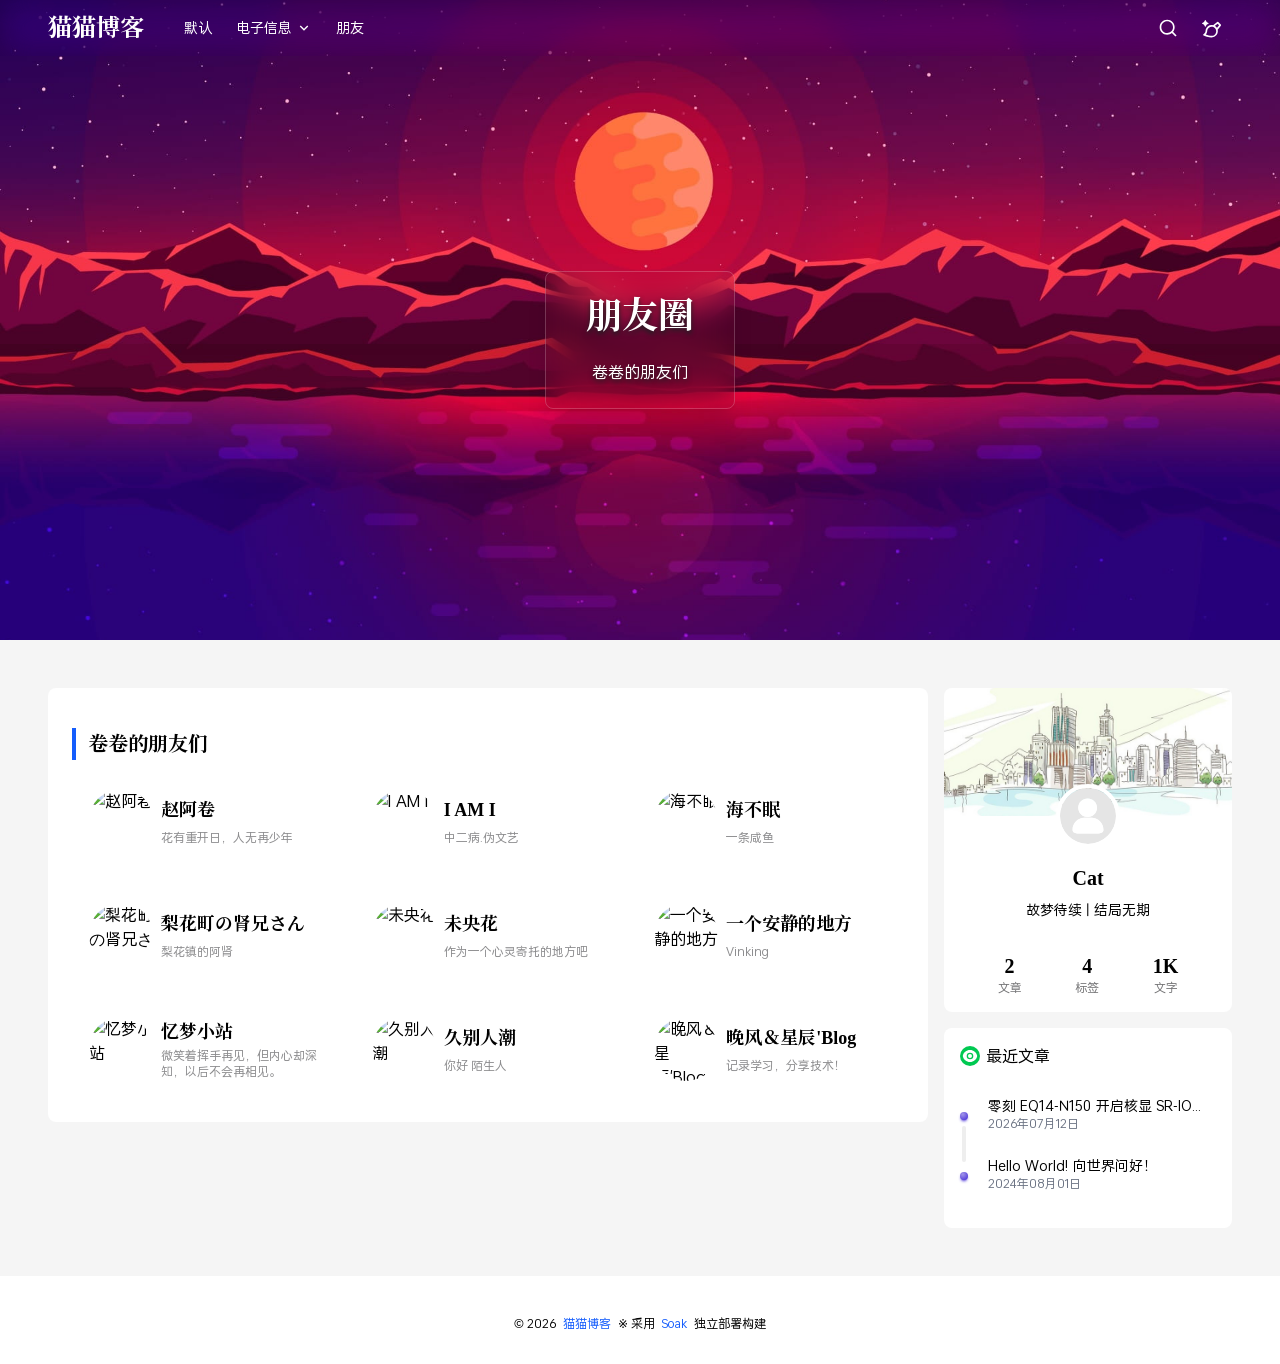
==== commit e0980625: "Deploy: 2026-07-13T11-28-51-044Z" ====
--- a/friends/index.html
+++ b/friends/index.html
@@ -54,7 +54,7 @@
             updateHeaderState();
         });
     })();
-</script> <div data-hero-box style="height:40rem;background-image:url(/images/covers/img-6.jpg)" class="hero bg-gray-300 mb-4 flex bg-center relative text-2xl leading-8 flex-col justify-center items-center object-cover bg-cover"> <div data-hero-box-content class="max-w-screen-md z-10 text-center mt-10 px-10 py-6 backdrop-blur-lg rounded-lg text-white border border-base-100/20 shadow-xl"> <div class="font-serif sm:text-4xl text-2xl">朋友圈</div> <div class="mt-3 text-sm sm:mt-6 sm:text-base"> <span>卷卷的朋友们</span> </div> </div> </div> <main id="pjax-container" class="pb-12 sm:pt-8 pt-4">  <div class="w-full flex gap-4 justify-center px-2 sm:px-6">  <div class="flex-col flex items-center"> <div class="p-4 rounded-0 bg-base-100 sm:rounded-box sm:p-6 lg:w-220 w-full"> <article class="typography" data-friends> <h2 id="卷卷的朋友们">卷卷的朋友们</h2>
+</script> <div data-hero-box style="height:40rem;background-image:url(/images/covers/img-1.jpg)" class="hero bg-gray-300 mb-4 flex bg-center relative text-2xl leading-8 flex-col justify-center items-center object-cover bg-cover"> <div data-hero-box-content class="max-w-screen-md z-10 text-center mt-10 px-10 py-6 backdrop-blur-lg rounded-lg text-white border border-base-100/20 shadow-xl"> <div class="font-serif sm:text-4xl text-2xl">朋友圈</div> <div class="mt-3 text-sm sm:mt-6 sm:text-base"> <span>卷卷的朋友们</span> </div> </div> </div> <main id="pjax-container" class="pb-12 sm:pt-8 pt-4">  <div class="w-full flex gap-4 justify-center px-2 sm:px-6">  <div class="flex-col flex items-center"> <div class="p-4 rounded-0 bg-base-100 sm:rounded-box sm:p-6 lg:w-220 w-full"> <article class="typography" data-friends> <h2 id="卷卷的朋友们">卷卷的朋友们</h2>
 <div class="grid gap-4 lg:grid-cols-3 sm:grid-cols-2 grid-cols-1"> <a href="https://blog.zwying.com" target="_blank" class="group col-span-1 p-4 rounded-box flex items-center transition
                     hover:bg-base-300 border border-base-content/10 sm:border-transparent"> <div class="size-16 overflow-hidden rounded-full shrink-0 me-2"> <img class="size-16" src="https://blog.zwying.com/avatar.jpg" alt="赵阿卷"> </div> <div class="flex flex-col h-full justify-evenly"> <div class="text-lg font-bold font-serif duration-300 group-hover:text-blue-700 dark:group-hover:text-blue-400"> 赵阿卷 </div> <div class="text-xs text-base-content/50"> 花有重开日，人无再少年 </div> </div> </a><a href="https://5ime.cn/" target="_blank" class="group col-span-1 p-4 rounded-box flex items-center transition
                     hover:bg-base-300 border border-base-content/10 sm:border-transparent"> <div class="size-16 overflow-hidden rounded-full shrink-0 me-2"> <img class="size-16" src="https://pic.rmb.bdstatic.com/bjh/6e2ca077439a06ae2c7284ed1559c3c0.jpeg" alt="I AM I"> </div> <div class="flex flex-col h-full justify-evenly"> <div class="text-lg font-bold font-serif duration-300 group-hover:text-blue-700 dark:group-hover:text-blue-400"> I AM I </div> <div class="text-xs text-base-content/50"> 中二病.伪文艺 </div> </div> </a><a href="https://www.catiz.cn/" target="_blank" class="group col-span-1 p-4 rounded-box flex items-center transition
@@ -64,7 +64,7 @@
                     hover:bg-base-300 border border-base-content/10 sm:border-transparent"> <div class="size-16 overflow-hidden rounded-full shrink-0 me-2"> <img class="size-16" src="https://pic.rmb.bdstatic.com/bjh/5be98b6053a25cd7ace5e1d7069b66ee.jpeg" alt="一个安静的地方"> </div> <div class="flex flex-col h-full justify-evenly"> <div class="text-lg font-bold font-serif duration-300 group-hover:text-blue-700 dark:group-hover:text-blue-400"> 一个安静的地方 </div> <div class="text-xs text-base-content/50"> Vinking </div> </div> </a><a href="https://www.onyi.net" target="_blank" class="group col-span-1 p-4 rounded-box flex items-center transition
                     hover:bg-base-300 border border-base-content/10 sm:border-transparent"> <div class="size-16 overflow-hidden rounded-full shrink-0 me-2"> <img class="size-16" src="https://pic.rmb.bdstatic.com/bjh/bffe86d1a63aec085b882695544d0e09.png" alt="忆梦小站"> </div> <div class="flex flex-col h-full justify-evenly"> <div class="text-lg font-bold font-serif duration-300 group-hover:text-blue-700 dark:group-hover:text-blue-400"> 忆梦小站 </div> <div class="text-xs text-base-content/50"> 微笑着挥手再见，但内心却深知，以后不会再相见。 </div> </div> </a><a href="https://shi.su" target="_blank" class="group col-span-1 p-4 rounded-box flex items-center transition
                     hover:bg-base-300 border border-base-content/10 sm:border-transparent"> <div class="size-16 overflow-hidden rounded-full shrink-0 me-2"> <img class="size-16" src="https://shi.su/tx.jpg" alt="久别人潮"> </div> <div class="flex flex-col h-full justify-evenly"> <div class="text-lg font-bold font-serif duration-300 group-hover:text-blue-700 dark:group-hover:text-blue-400"> 久别人潮 </div> <div class="text-xs text-base-content/50"> 你好 陌生人 </div> </div> </a><a href="https://blog.oalo.cn" target="_blank" class="group col-span-1 p-4 rounded-box flex items-center transition
-                    hover:bg-base-300 border border-base-content/10 sm:border-transparent"> <div class="size-16 overflow-hidden rounded-full shrink-0 me-2"> <img class="size-16" src="https://pic.rmb.bdstatic.com/bjh/5671cbf253bdb2cc8c270696e3c09359.png" alt="晚风＆星辰'Blog"> </div> <div class="flex flex-col h-full justify-evenly"> <div class="text-lg font-bold font-serif duration-300 group-hover:text-blue-700 dark:group-hover:text-blue-400"> 晚风＆星辰&#39;Blog </div> <div class="text-xs text-base-content/50"> 记录学习，分享技术！ </div> </div> </a> </div> </article> </div> </div> <div class="sidebar relative w-72 shrink-0"> <section class="card bg-base-100 w-full overflow-hidden items-center"> <div class="relative flex w-full h-32 justify-center bg-cover"> <img src="/images/bg.jpg" class="h-32 w-full object-cover bg-center bg-cover rounded-t-box dark:brightness-90" alt="背景"> <div class="absolute -bottom-8 flex h-16 w-16 items-center justify-center rounded-full border-[4px] border-base-100"> <img class="size-full rounded-full" src="/images/avatar.svg" alt="Cat"> </div> </div> <div class="mt-12 mb-4 flex flex-col items-center"> <h4 class="text-xl font-serif font-bold mb-2">Cat</h4> <p class="text-sm"> 故梦待续 | 结局无期 </p> </div> <div class="py-4 flex w-full justify-evenly"> <div class="flex flex-col items-center justify-center"> <p class="text-xl font-bold font-serif">2</p> <p class="text-xs text-base-content/60">文章</p> </div> <div class="flex flex-col items-center justify-center"> <p class="text-xl font-bold font-serif">4</p> <p class="text-xs text-base-content/60">标签</p> </div> <div class="flex flex-col items-center justify-center"> <p class="text-xl font-bold font-serif">1.1K</p> <p class="text-xs text-base-content/60">文字</p> </div> </div> </section> <section class="card rounded-box mt-4 sticky top-16 bg-base-100"> <div class="px-4 py-2 my-2 flex items-center"> <div class="size-5 flex items-center justify-center mr-1.5 rounded-full text-white bg-green-500"> <svg width="1em" height="1em" data-icon="eye-2-line">   <symbol id="ai:local:eye-2-line" viewBox="0 0 24 24"><path fill="currentColor" d="M1.182 12C2.122 6.88 6.608 3 12 3s9.878 3.88 10.819 9c-.94 5.12-5.427 9-10.819 9s-9.878-3.88-10.818-9M12 17a5 5 0 1 0 0-10 5 5 0 0 0 0 10m0-2a3 3 0 1 1 0-6 3 3 0 0 1 0 6"/></symbol><use href="#ai:local:eye-2-line"></use>  </svg> </div> <span>最近文章</span> </div>  <ul class="timeline timeline-vertical timeline-compact px-4 pb-6"> <li>  <div class="timeline-middle"> <div aria-label="status" class="status status-primary"></div> </div> <div class="timeline-end rounded-box py-2 px-4 w-full hover:bg-base-300 transition"> <a href="/posts/N150 开启核显 SR-IOV 虚拟化" class="block group"> <div class="flex flex-col"> <div class="text-sm line-clamp-1">零刻 EQ14-N150 开启核显 SR-IOV 虚拟化</div> <div class="text-xs text-gray-500">2026年07月12日</div> </div> </a> </div> <hr> </li><li> <hr> <div class="timeline-middle"> <div aria-label="status" class="status status-primary"></div> </div> <div class="timeline-end rounded-box py-2 px-4 w-full hover:bg-base-300 transition"> <a href="/posts/hello-world" class="block group"> <div class="flex flex-col"> <div class="text-sm line-clamp-1">Hello World! 向世界问好！</div> <div class="text-xs text-gray-500">2024年08月01日</div> </div> </a> </div>  </li> </ul> </section> </div> </div>  </main> <footer id="footer" class="py-8 text-center space-y-2 bg-base-100"> <div class="flex items-center justify-center gap-2 flex-wrap">  </div> <p class="text-xs"> <span>©&nbsp;2026&nbsp;</span> <a class="no-underline text-blue-600" href="https://blog.loli.life/">猫猫博客</a> <span>&nbsp;※&nbsp;采用&nbsp;</span> <a class="no-underline text-blue-600" href="https://zwy.life/soak-theme" target="_blank">Soak</a> <span> &nbsp;独立部署构建</span> </p> </footer> </div> <div id="back-to-top" class="fixed right-6 bottom-6 w-10 h-10 btn btn-square opacity-100 invisible transition-all"> <div role="button" class="flex justify-center items-center w-full h-full"> <button onclick="window.scrollTo({ top: 0, behavior: 'smooth' });" class="cursor-pointer"> <svg width="1em" height="1em" class="size-6" data-icon="circle-arrow-up-s-line">   <symbol id="ai:local:circle-arrow-up-s-line" viewBox="0 0 1024 1024"><path fill="currentColor" d="M515.887 938.659a422.796 422.796 0 1 1 422.795-422.772 423.24 423.24 0 0 1-422.795 422.772m0-775.75a352.977 352.977 0 1 0 352.977 352.978 353.373 353.373 0 0 0-352.977-352.978"/><path fill="currentColor" d="M671.046 550.796a34.9 34.9 0 0 1-24.693-10.24L515.887 410.089l-130.49 130.467a34.91 34.91 0 0 1-49.362-49.362l155.16-155.16a34.91 34.91 0 0 1 49.36 0l155.16 155.16a34.91 34.91 0 0 1-24.67 59.602"/><path fill="currentColor" d="M515.887 705.932a34.91 34.91 0 0 1-34.91-34.91V360.728a34.91 34.91 0 0 1 69.819 0v310.296a34.91 34.91 0 0 1-34.91 34.909"/></symbol><use href="#ai:local:circle-arrow-up-s-line"></use>  </svg> </button> </div> </div> <script>(function(){const scriptUrl = "/pagefind/pagefind.js";
+                    hover:bg-base-300 border border-base-content/10 sm:border-transparent"> <div class="size-16 overflow-hidden rounded-full shrink-0 me-2"> <img class="size-16" src="https://pic.rmb.bdstatic.com/bjh/5671cbf253bdb2cc8c270696e3c09359.png" alt="晚风＆星辰'Blog"> </div> <div class="flex flex-col h-full justify-evenly"> <div class="text-lg font-bold font-serif duration-300 group-hover:text-blue-700 dark:group-hover:text-blue-400"> 晚风＆星辰&#39;Blog </div> <div class="text-xs text-base-content/50"> 记录学习，分享技术！ </div> </div> </a> </div> </article> </div> </div> <div class="sidebar relative w-72 shrink-0"> <section class="card bg-base-100 w-full overflow-hidden items-center"> <div class="relative flex w-full h-32 justify-center bg-cover"> <img src="/images/bg.jpg" class="h-32 w-full object-cover bg-center bg-cover rounded-t-box dark:brightness-90" alt="背景"> <div class="absolute -bottom-8 flex h-16 w-16 items-center justify-center rounded-full border-[4px] border-base-100"> <img class="size-full rounded-full" src="/images/avatar.svg" alt="Cat"> </div> </div> <div class="mt-12 mb-4 flex flex-col items-center"> <h4 class="text-xl font-serif font-bold mb-2">Cat</h4> <p class="text-sm"> 故梦待续 | 结局无期 </p> </div> <div class="py-4 flex w-full justify-evenly"> <div class="flex flex-col items-center justify-center"> <p class="text-xl font-bold font-serif">2</p> <p class="text-xs text-base-content/60">文章</p> </div> <div class="flex flex-col items-center justify-center"> <p class="text-xl font-bold font-serif">4</p> <p class="text-xs text-base-content/60">标签</p> </div> <div class="flex flex-col items-center justify-center"> <p class="text-xl font-bold font-serif">1K</p> <p class="text-xs text-base-content/60">文字</p> </div> </div> </section> <section class="card rounded-box mt-4 sticky top-16 bg-base-100"> <div class="px-4 py-2 my-2 flex items-center"> <div class="size-5 flex items-center justify-center mr-1.5 rounded-full text-white bg-green-500"> <svg width="1em" height="1em" data-icon="eye-2-line">   <symbol id="ai:local:eye-2-line" viewBox="0 0 24 24"><path fill="currentColor" d="M1.182 12C2.122 6.88 6.608 3 12 3s9.878 3.88 10.819 9c-.94 5.12-5.427 9-10.819 9s-9.878-3.88-10.818-9M12 17a5 5 0 1 0 0-10 5 5 0 0 0 0 10m0-2a3 3 0 1 1 0-6 3 3 0 0 1 0 6"/></symbol><use href="#ai:local:eye-2-line"></use>  </svg> </div> <span>最近文章</span> </div>  <ul class="timeline timeline-vertical timeline-compact px-4 pb-6"> <li>  <div class="timeline-middle"> <div aria-label="status" class="status status-primary"></div> </div> <div class="timeline-end rounded-box py-2 px-4 w-full hover:bg-base-300 transition"> <a href="/posts/N150 开启核显 SR-IOV 虚拟化" class="block group"> <div class="flex flex-col"> <div class="text-sm line-clamp-1">零刻 EQ14-N150 开启核显 SR-IOV 虚拟化</div> <div class="text-xs text-gray-500">2026年07月12日</div> </div> </a> </div> <hr> </li><li> <hr> <div class="timeline-middle"> <div aria-label="status" class="status status-primary"></div> </div> <div class="timeline-end rounded-box py-2 px-4 w-full hover:bg-base-300 transition"> <a href="/posts/hello-world" class="block group"> <div class="flex flex-col"> <div class="text-sm line-clamp-1">Hello World! 向世界问好！</div> <div class="text-xs text-gray-500">2024年08月01日</div> </div> </a> </div>  </li> </ul> </section> </div> </div>  </main> <footer id="footer" class="py-8 text-center space-y-2 bg-base-100"> <div class="flex items-center justify-center gap-2 flex-wrap">  </div> <p class="text-xs"> <span>©&nbsp;2026&nbsp;</span> <a class="no-underline text-blue-600" href="https://blog.loli.life/">猫猫博客</a> <span>&nbsp;※&nbsp;采用&nbsp;</span> <a class="no-underline text-blue-600" href="https://zwy.life/soak-theme" target="_blank">Soak</a> <span> &nbsp;独立部署构建</span> </p> </footer> </div> <div id="back-to-top" class="fixed right-6 bottom-6 w-10 h-10 btn btn-square opacity-100 invisible transition-all"> <div role="button" class="flex justify-center items-center w-full h-full"> <button onclick="window.scrollTo({ top: 0, behavior: 'smooth' });" class="cursor-pointer"> <svg width="1em" height="1em" class="size-6" data-icon="circle-arrow-up-s-line">   <symbol id="ai:local:circle-arrow-up-s-line" viewBox="0 0 1024 1024"><path fill="currentColor" d="M515.887 938.659a422.796 422.796 0 1 1 422.795-422.772 423.24 423.24 0 0 1-422.795 422.772m0-775.75a352.977 352.977 0 1 0 352.977 352.978 353.373 353.373 0 0 0-352.977-352.978"/><path fill="currentColor" d="M671.046 550.796a34.9 34.9 0 0 1-24.693-10.24L515.887 410.089l-130.49 130.467a34.91 34.91 0 0 1-49.362-49.362l155.16-155.16a34.91 34.91 0 0 1 49.36 0l155.16 155.16a34.91 34.91 0 0 1-24.67 59.602"/><path fill="currentColor" d="M515.887 705.932a34.91 34.91 0 0 1-34.91-34.91V360.728a34.91 34.91 0 0 1 69.819 0v310.296a34.91 34.91 0 0 1-34.91 34.909"/></symbol><use href="#ai:local:circle-arrow-up-s-line"></use>  </svg> </button> </div> </div> <script>(function(){const scriptUrl = "/pagefind/pagefind.js";
 
     (async function findInit() {
         const pageFind = await import(scriptUrl);
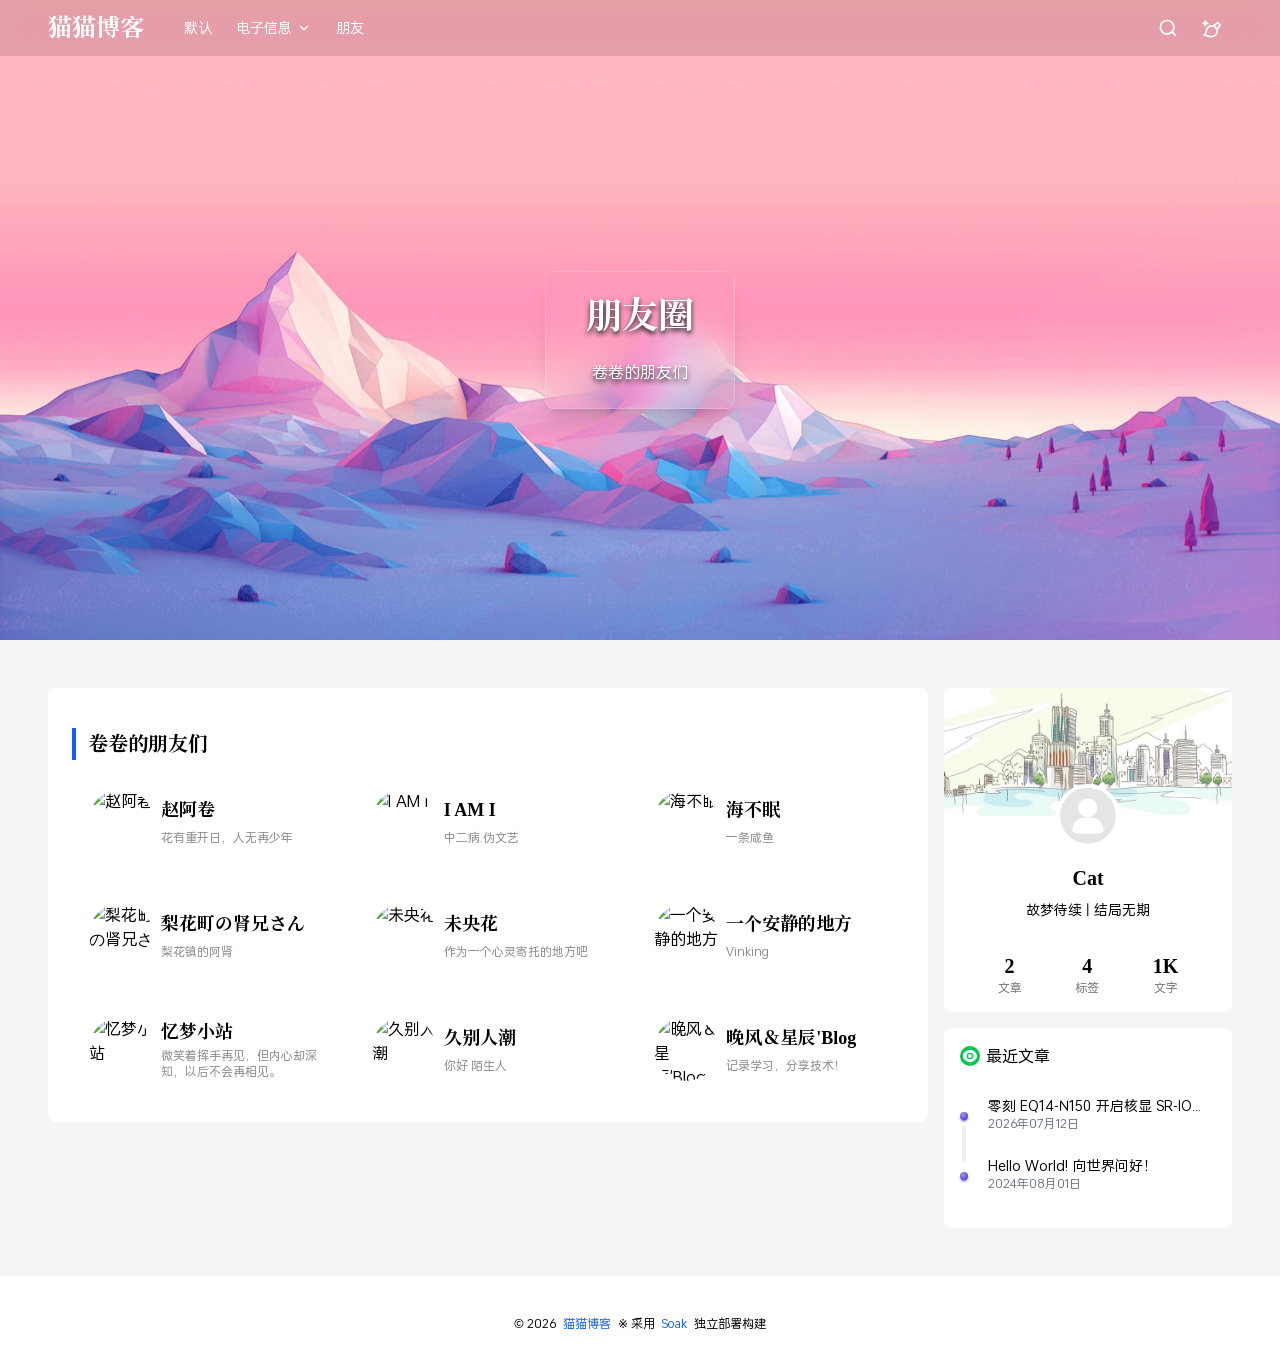
==== commit edbd2324: "Deploy: 2026-07-13T11-30-10-187Z" ====
--- a/friends/index.html
+++ b/friends/index.html
@@ -54,7 +54,7 @@
             updateHeaderState();
         });
     })();
-</script> <div data-hero-box style="height:40rem;background-image:url(/images/covers/img-1.jpg)" class="hero bg-gray-300 mb-4 flex bg-center relative text-2xl leading-8 flex-col justify-center items-center object-cover bg-cover"> <div data-hero-box-content class="max-w-screen-md z-10 text-center mt-10 px-10 py-6 backdrop-blur-lg rounded-lg text-white border border-base-100/20 shadow-xl"> <div class="font-serif sm:text-4xl text-2xl">朋友圈</div> <div class="mt-3 text-sm sm:mt-6 sm:text-base"> <span>卷卷的朋友们</span> </div> </div> </div> <main id="pjax-container" class="pb-12 sm:pt-8 pt-4">  <div class="w-full flex gap-4 justify-center px-2 sm:px-6">  <div class="flex-col flex items-center"> <div class="p-4 rounded-0 bg-base-100 sm:rounded-box sm:p-6 lg:w-220 w-full"> <article class="typography" data-friends> <h2 id="卷卷的朋友们">卷卷的朋友们</h2>
+</script> <div data-hero-box style="height:40rem;background-image:url(/images/covers/img-4.jpg)" class="hero bg-gray-300 mb-4 flex bg-center relative text-2xl leading-8 flex-col justify-center items-center object-cover bg-cover"> <div data-hero-box-content class="max-w-screen-md z-10 text-center mt-10 px-10 py-6 backdrop-blur-lg rounded-lg text-white border border-base-100/20 shadow-xl"> <div class="font-serif sm:text-4xl text-2xl">朋友圈</div> <div class="mt-3 text-sm sm:mt-6 sm:text-base"> <span>卷卷的朋友们</span> </div> </div> </div> <main id="pjax-container" class="pb-12 sm:pt-8 pt-4">  <div class="w-full flex gap-4 justify-center px-2 sm:px-6">  <div class="flex-col flex items-center"> <div class="p-4 rounded-0 bg-base-100 sm:rounded-box sm:p-6 lg:w-220 w-full"> <article class="typography" data-friends> <h2 id="卷卷的朋友们">卷卷的朋友们</h2>
 <div class="grid gap-4 lg:grid-cols-3 sm:grid-cols-2 grid-cols-1"> <a href="https://blog.zwying.com" target="_blank" class="group col-span-1 p-4 rounded-box flex items-center transition
                     hover:bg-base-300 border border-base-content/10 sm:border-transparent"> <div class="size-16 overflow-hidden rounded-full shrink-0 me-2"> <img class="size-16" src="https://blog.zwying.com/avatar.jpg" alt="赵阿卷"> </div> <div class="flex flex-col h-full justify-evenly"> <div class="text-lg font-bold font-serif duration-300 group-hover:text-blue-700 dark:group-hover:text-blue-400"> 赵阿卷 </div> <div class="text-xs text-base-content/50"> 花有重开日，人无再少年 </div> </div> </a><a href="https://5ime.cn/" target="_blank" class="group col-span-1 p-4 rounded-box flex items-center transition
                     hover:bg-base-300 border border-base-content/10 sm:border-transparent"> <div class="size-16 overflow-hidden rounded-full shrink-0 me-2"> <img class="size-16" src="https://pic.rmb.bdstatic.com/bjh/6e2ca077439a06ae2c7284ed1559c3c0.jpeg" alt="I AM I"> </div> <div class="flex flex-col h-full justify-evenly"> <div class="text-lg font-bold font-serif duration-300 group-hover:text-blue-700 dark:group-hover:text-blue-400"> I AM I </div> <div class="text-xs text-base-content/50"> 中二病.伪文艺 </div> </div> </a><a href="https://www.catiz.cn/" target="_blank" class="group col-span-1 p-4 rounded-box flex items-center transition
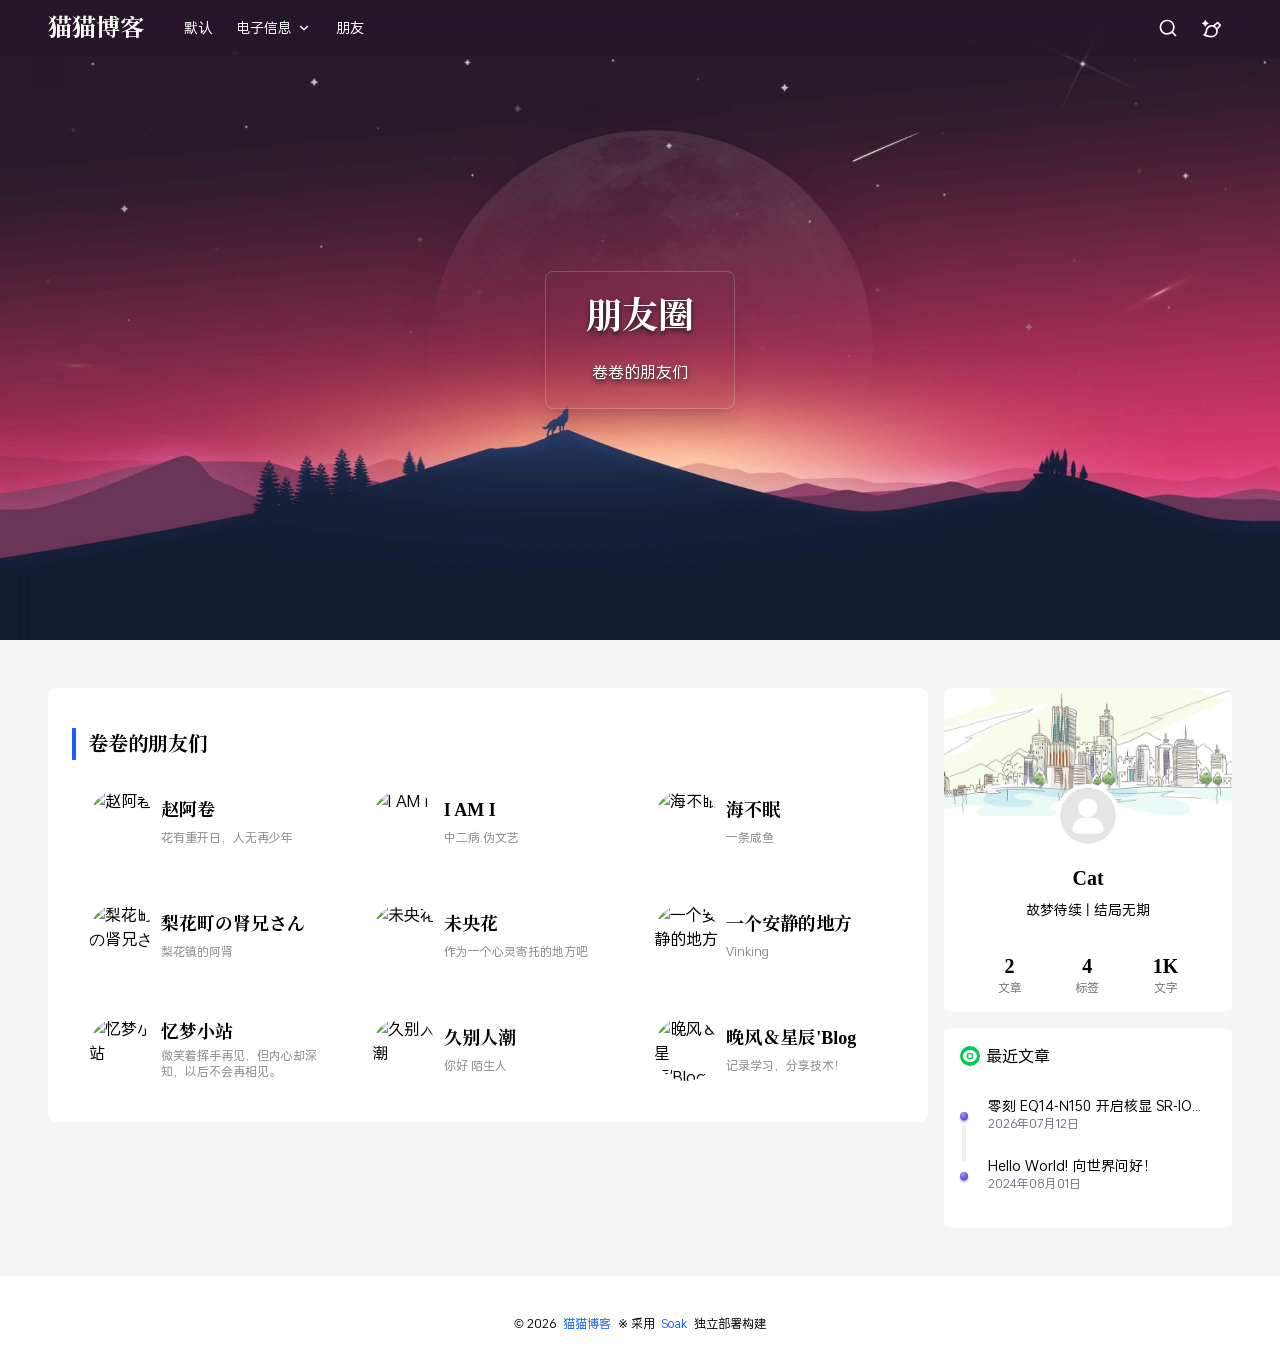
==== commit 4170f89e: "Deploy: 2026-07-13T12-12-30-668Z" ====
--- a/friends/index.html
+++ b/friends/index.html
@@ -1,10 +1,10 @@
-<!DOCTYPE html><html lang="zh-CN" class="overflow-y-scroll"> <head><meta charset="UTF-8"><title>朋友圈 - 猫猫博客</title><meta name="description" content="卷卷的朋友们"><meta name="author" content="Cat"><meta name="viewport" content="width=device-width, initial-scale=1, maximum-scale=1, user-scalable=no, shrink-to-fit=no"><meta name="generator" content="Astro v5.18.1"><script>
+<!DOCTYPE html><html lang="zh-CN" class="overflow-y-scroll"> <head><meta charset="UTF-8"><title>朋友圈 - 猫猫博客</title><meta name="description" content="卷卷的朋友们"><meta name="author" content="Cat"><meta name="viewport" content="width=device-width, initial-scale=1, shrink-to-fit=no"><meta name="generator" content="Astro v5.18.1"><script>
             const theme = localStorage.getItem("theme");
             document.documentElement.setAttribute(
                 "data-theme",
                 theme || "light",
             );
-        </script><link rel="icon" type="image/png" href="/favicon.ico"><link rel="apple-touch-icon-precomposed" href="/favicon.ico"><link href="/fonts/SourceHanSerifCN-Bold/font.css" rel="stylesheet"><link href="/fonts/OPlusSans3-Regular/font.css" rel="stylesheet"><link rel="stylesheet" href="/_astro/_page_.DlJQAdAU.css"></head> <body> <div class="bg-base-300/60"> <header data-have-img="true" id="navbar" data-hide-navbar-on-scroll="1" class="navbar justify-between bg-base-100 h-14 min-h-14 px-4 sm:px-6 lg:px-12 z-30 py-0 top-0 left-0 right-0 fixed" data-astro-transition-persist="astro-y6nrcfoz-1"> <div class="navbar-start w-auto"> <div class="drawer lg:hidden me-4 w-auto"> <input id="my-drawer" type="checkbox" class="drawer-toggle"> <div class="drawer-content"> <label for="my-drawer" class="btn btn-ghost btn-square drawer-button"> <svg width="1em" height="1em" class="size-5" data-icon="menu-line">   <symbol id="ai:local:menu-line" viewBox="0 0 24 24"><path fill="currentColor" d="M3 4h18v2H3zm0 7h18v2H3zm0 7h18v2H3z"/></symbol><use href="#ai:local:menu-line"></use>  </svg> </label> </div> <div class="drawer-side"> <label for="my-drawer" aria-label="close sidebar" class="drawer-overlay"></label> <div class="menu bg-base-100 text-base-content min-h-full w-4/5 p-4"> <div class="mb-4 rounded-box overflow-hidden bg-cover bg-center object-cover" style="height:10rem;background-image:url(/images/bg.jpg)"></div> <div class="mb-4 p-4 rounded-box flex items-center"> <img src="/images/avatar.svg" alt="头像" class="size-12"> <div class="ms-4"> <h1 class="text-lg font-bold font-serif">Cat</h1> <p class="mt-1 line-clamp-2">故梦待续 | 结局无期</p> </div> </div> <ul> <li> <a href="/category/default">默认分类</a> </li><li>  <details open> <summary>电子信息</summary> <ul> <li> <a href="/category/computer">计算机</a> </li> </ul> </details>  </li><li> <a href="/friends">朋友圈</a> </li> </ul> </div> </div> </div> <a class="block" href="/"> <span class="logo-text font-serif text-2xl font-bold whitespace-nowrap inline-flex"> 猫猫博客 </span> </a> <div class="navbar-center ms-10 hidden lg:flex"> <nav class="hidden md:block h-14"> <div class="flex items-center gap-6 text-sm leading-14"> <a href="/category/default" class="hover:text-blue-500"> 默认 </a><div class="group/one"> <div class="relative"> <button class="flex items-center gap-x-1"> <span>电子信息</span> <svg width="1em" height="1em" class="size-4 flex-none transition-all group-hover/one:rotate-180" data-icon="arrow-down-s-line">   <symbol id="ai:local:arrow-down-s-line" viewBox="0 0 24 24"><path fill="currentColor" d="m12 13.171 4.95-4.95 1.414 1.415L12 16 5.636 9.636 7.05 8.222z"/></symbol><use href="#ai:local:arrow-down-s-line"></use>  </svg> </button> <div class="pt-1 absolute -left-2 opacity-0 invisible scale-90 transition duration-200 origin-top-left group-hover/one:opacity-100 group-hover/one:visible group-hover/one:scale-100"> <div data-nav-item class="bg-base-100 border-base-300 border min-w-40 shadow-lg rounded-box leading-normal"> <a href="/category/computer" class="group/text transition hover:bg-base-content/10 flex items-center gap-2 w-full px-4 py-2.5 text-left first-of-type:rounded-t-box last-of-type:rounded-b-box"> <span class="transition group-hover/text:translate-x-2"> 📊计算机 </span> </a> </div> </div> </div> </div><a href="/friends" class="hover:text-blue-500"> 朋友 </a> </div> </nav> </div> </div> <div class="navbar-end gap-x-1 leading-14 w-auto"> <style>astro-island,astro-slot,astro-static-slot{display:contents}</style><script>(()=>{var l=(n,t)=>{let i=async()=>{await(await n())()},e=typeof t.value=="object"?t.value:void 0,s={timeout:e==null?void 0:e.timeout};"requestIdleCallback"in window?window.requestIdleCallback(i,s):setTimeout(i,s.timeout||200)};(self.Astro||(self.Astro={})).idle=l;window.dispatchEvent(new Event("astro:idle"));})();</script><script>(()=>{var A=Object.defineProperty;var g=(i,o,a)=>o in i?A(i,o,{enumerable:!0,configurable:!0,writable:!0,value:a}):i[o]=a;var d=(i,o,a)=>g(i,typeof o!="symbol"?o+"":o,a);{let i={0:t=>m(t),1:t=>a(t),2:t=>new RegExp(t),3:t=>new Date(t),4:t=>new Map(a(t)),5:t=>new Set(a(t)),6:t=>BigInt(t),7:t=>new URL(t),8:t=>new Uint8Array(t),9:t=>new Uint16Array(t),10:t=>new Uint32Array(t),11:t=>1/0*t},o=t=>{let[l,e]=t;return l in i?i[l](e):void 0},a=t=>t.map(o),m=t=>typeof t!="object"||t===null?t:Object.fromEntries(Object.entries(t).map(([l,e])=>[l,o(e)]));class y extends HTMLElement{constructor(){super(...arguments);d(this,"Component");d(this,"hydrator");d(this,"hydrate",async()=>{var b;if(!this.hydrator||!this.isConnected)return;let e=(b=this.parentElement)==null?void 0:b.closest("astro-island[ssr]");if(e){e.addEventListener("astro:hydrate",this.hydrate,{once:!0});return}let c=this.querySelectorAll("astro-slot"),n={},h=this.querySelectorAll("template[data-astro-template]");for(let r of h){let s=r.closest(this.tagName);s!=null&&s.isSameNode(this)&&(n[r.getAttribute("data-astro-template")||"default"]=r.innerHTML,r.remove())}for(let r of c){let s=r.closest(this.tagName);s!=null&&s.isSameNode(this)&&(n[r.getAttribute("name")||"default"]=r.innerHTML)}let p;try{p=this.hasAttribute("props")?m(JSON.parse(this.getAttribute("props"))):{}}catch(r){let s=this.getAttribute("component-url")||"<unknown>",v=this.getAttribute("component-export");throw v&&(s+=` (export ${v})`),console.error(`[hydrate] Error parsing props for component ${s}`,this.getAttribute("props"),r),r}let u;await this.hydrator(this)(this.Component,p,n,{client:this.getAttribute("client")}),this.removeAttribute("ssr"),this.dispatchEvent(new CustomEvent("astro:hydrate"))});d(this,"unmount",()=>{this.isConnected||this.dispatchEvent(new CustomEvent("astro:unmount"))})}disconnectedCallback(){document.removeEventListener("astro:after-swap",this.unmount),document.addEventListener("astro:after-swap",this.unmount,{once:!0})}connectedCallback(){if(!this.hasAttribute("await-children")||document.readyState==="interactive"||document.readyState==="complete")this.childrenConnectedCallback();else{let e=()=>{document.removeEventListener("DOMContentLoaded",e),c.disconnect(),this.childrenConnectedCallback()},c=new MutationObserver(()=>{var n;((n=this.lastChild)==null?void 0:n.nodeType)===Node.COMMENT_NODE&&this.lastChild.nodeValue==="astro:end"&&(this.lastChild.remove(),e())});c.observe(this,{childList:!0}),document.addEventListener("DOMContentLoaded",e)}}async childrenConnectedCallback(){let e=this.getAttribute("before-hydration-url");e&&await import(e),this.start()}async start(){let e=JSON.parse(this.getAttribute("opts")),c=this.getAttribute("client");if(Astro[c]===void 0){window.addEventListener(`astro:${c}`,()=>this.start(),{once:!0});return}try{await Astro[c](async()=>{let n=this.getAttribute("renderer-url"),[h,{default:p}]=await Promise.all([import(this.getAttribute("component-url")),n?import(n):()=>()=>{}]),u=this.getAttribute("component-export")||"default";if(!u.includes("."))this.Component=h[u];else{this.Component=h;for(let f of u.split("."))this.Component=this.Component[f]}return this.hydrator=p,this.hydrate},e,this)}catch(n){console.error(`[astro-island] Error hydrating ${this.getAttribute("component-url")}`,n)}}attributeChangedCallback(){this.hydrate()}}d(y,"observedAttributes",["props"]),customElements.get("astro-island")||customElements.define("astro-island",y)}})();</script><script>window._$HY||(e=>{let t=e=>e&&e.hasAttribute&&(e.hasAttribute("data-hk")?e:t(e.host&&e.host.nodeType?e.host:e.parentNode));["click", "input"].forEach((o=>document.addEventListener(o,(o=>{if(!e.events)return;let s=t(o.composedPath&&o.composedPath()[0]||o.target);s&&!e.completed.has(s)&&e.events.push([s,o])}))))})(_$HY={events:[],completed:new WeakSet,r:{},fe(){}});</script><!--xs--><astro-island uid="1oUJ4m" data-solid-render-id="s1" component-url="/_astro/Search.DwnE-XFW.js" component-export="default" renderer-url="/_astro/client.WtngwqKk.js" props="{}" ssr client="idle" opts="{&quot;name&quot;:&quot;Search&quot;,&quot;value&quot;:true}" await-children><button data-hk="s10000" class="btn btn-square btn-ghost"><svg class="size-5" xmlns="http://www.w3.org/2000/svg" viewBox="0 0 24 24" fill="currentColor"><path d="M18.031 16.6168L22.3137 20.8995L20.8995 22.3137L16.6168 18.031C15.0769 19.263 13.124 20 11 20C6.032 20 2 15.968 2 11C2 6.032 6.032 2 11 2C15.968 2 20 6.032 20 11C20 13.124 19.263 15.0769 18.031 16.6168ZM16.0247 15.8748C17.2475 14.6146 18 12.8956 18 11C18 7.1325 14.8675 4 11 4C7.1325 4 4 7.1325 4 11C4 14.8675 7.1325 18 11 18C12.8956 18 14.6146 17.2475 15.8748 16.0247L16.0247 15.8748Z"></path></svg></button><!--astro:end--></astro-island> <div class="dropdown dropdown-end"> <div tabindex="0" role="button" class="btn btn-ghost btn-square"> <svg width="1em" height="1em" class="size-5" data-icon="brush-ai-line">   <symbol id="ai:local:brush-ai-line" viewBox="0 0 24 24"><path fill="currentColor" d="m4.713 7.128-.246.566a.506.506 0 0 1-.934 0l-.246-.566a4.36 4.36 0 0 0-2.22-2.25l-.759-.339a.53.53 0 0 1 0-.963l.717-.319A4.37 4.37 0 0 0 3.276.931L3.53.32a.506.506 0 0 1 .942 0l.253.61a4.37 4.37 0 0 0 2.25 2.327l.718.32a.53.53 0 0 1 0 .962l-.76.338a4.36 4.36 0 0 0-2.219 2.251m10.601 2.405.143.142a5.5 5.5 0 0 1 1.356 5.245 5.505 5.505 0 0 1-5.311 4.078c-2.036 0-4.714-.625-6.973-1.514 1.205-1.414 1.645-2.809 1.8-4.679.037-.451.06-.63.103-.79.793-2.962 3.585-4.61 6.492-3.831.93.25 1.742.724 2.39 1.349m2.914-7.162-4.94 3.842c-3.946-.974-7.73 1.333-8.788 5.284-.102.38-.134.765-.167 1.169-.115 1.394-.247 3.005-3.333 5.33 2.5 1.5 7 3.002 10.502 3.002a7.505 7.505 0 0 0 7.283-9.291l3.84-4.938a1 1 0 0 0-.082-1.321L19.55 2.454a1 1 0 0 0-1.321-.083m-1.333 5.914a8 8 0 0 0-.194-.194l-1.124-1.124 3.182-2.475 1.746 1.746L18.03 9.42z"/></symbol><use href="#ai:local:brush-ai-line"></use>  </svg> </div> <ul tabindex="0" class="dropdown-content menu bg-base-100 rounded-box z-1 p-2 shadow-sm space-y-2"> <li> <button class="btn flex items-center gap-x-1" data-set-theme="light"> <div data-theme="light" class="bg-base-100 grid shrink-0 grid-cols-2 gap-0.5 rounded-box p-1 shadow-sm"> <div class="bg-base-content size-1.5 rounded-full"></div> <div class="bg-primary size-1.5 rounded-full"></div> <div class="bg-secondary size-1.5 rounded-full"></div> <div class="bg-accent size-1.5 rounded-full"></div> </div> <div class="w-30 truncate">浅色模式</div> </button> </li><li> <button class="btn flex items-center gap-x-1" data-set-theme="dark"> <div data-theme="dark" class="bg-base-100 grid shrink-0 grid-cols-2 gap-0.5 rounded-box p-1 shadow-sm"> <div class="bg-base-content size-1.5 rounded-full"></div> <div class="bg-primary size-1.5 rounded-full"></div> <div class="bg-secondary size-1.5 rounded-full"></div> <div class="bg-accent size-1.5 rounded-full"></div> </div> <div class="w-30 truncate">暗黑模式</div> </button> </li> </ul> </div> </div> </header> <script>
+        </script><link rel="icon" type="image/png" href="/favicon.ico"><link rel="apple-touch-icon-precomposed" href="/favicon.ico"><link href="/fonts/SourceHanSerifCN-Bold/font.css" rel="stylesheet"><link href="/fonts/OPlusSans3-Regular/font.css" rel="stylesheet"><link rel="stylesheet" href="/_astro/_page_.lOJvuDXO.css"></head> <body> <div class="bg-base-300/60"> <header data-have-img="true" id="navbar" data-hide-navbar-on-scroll="1" class="navbar justify-between bg-base-100 h-14 min-h-14 px-4 sm:px-6 lg:px-12 z-30 py-0 top-0 left-0 right-0 fixed" data-astro-transition-persist="astro-y6nrcfoz-1"> <div class="navbar-start w-auto"> <div class="drawer lg:hidden me-4 w-auto"> <input id="my-drawer" type="checkbox" class="drawer-toggle"> <div class="drawer-content"> <label for="my-drawer" class="btn btn-ghost btn-square drawer-button"> <svg width="1em" height="1em" class="size-5" data-icon="menu-line">   <symbol id="ai:local:menu-line" viewBox="0 0 24 24"><path fill="currentColor" d="M3 4h18v2H3zm0 7h18v2H3zm0 7h18v2H3z"/></symbol><use href="#ai:local:menu-line"></use>  </svg> </label> </div> <div class="drawer-side"> <label for="my-drawer" aria-label="close sidebar" class="drawer-overlay"></label> <div class="menu bg-base-100 text-base-content min-h-full w-4/5 p-4"> <div class="mb-4 rounded-box overflow-hidden bg-cover bg-center object-cover" style="height:10rem;background-image:url(/images/bg.jpg)"></div> <div class="mb-4 p-4 rounded-box flex items-center"> <img src="/images/avatar.svg" alt="头像" class="size-12"> <div class="ms-4"> <h1 class="text-lg font-bold font-serif">Cat</h1> <p class="mt-1 line-clamp-2">故梦待续 | 结局无期</p> </div> </div> <ul> <li> <a href="/category/default">默认分类</a> </li><li>  <details open> <summary>电子信息</summary> <ul> <li> <a href="/category/computer">计算机</a> </li> </ul> </details>  </li><li> <a href="/friends">朋友圈</a> </li> </ul> </div> </div> </div> <a class="block" href="/"> <span class="logo-text font-serif text-2xl font-bold whitespace-nowrap inline-flex"> 猫猫博客 </span> </a> <div class="navbar-center ms-10 hidden lg:flex"> <nav class="hidden md:block h-14"> <div class="flex items-center gap-6 text-sm leading-14"> <a href="/category/default" class="hover:text-blue-500"> 默认 </a><div class="group/one"> <div class="relative"> <button class="flex items-center gap-x-1"> <span>电子信息</span> <svg width="1em" height="1em" class="size-4 flex-none transition-all group-hover/one:rotate-180" data-icon="arrow-down-s-line">   <symbol id="ai:local:arrow-down-s-line" viewBox="0 0 24 24"><path fill="currentColor" d="m12 13.171 4.95-4.95 1.414 1.415L12 16 5.636 9.636 7.05 8.222z"/></symbol><use href="#ai:local:arrow-down-s-line"></use>  </svg> </button> <div class="pt-1 absolute -left-2 opacity-0 invisible scale-90 transition duration-200 origin-top-left group-hover/one:opacity-100 group-hover/one:visible group-hover/one:scale-100"> <div data-nav-item class="bg-base-100 border-base-300 border min-w-40 shadow-lg rounded-box leading-normal"> <a href="/category/computer" class="group/text transition hover:bg-base-content/10 flex items-center gap-2 w-full px-4 py-2.5 text-left first-of-type:rounded-t-box last-of-type:rounded-b-box"> <span class="transition group-hover/text:translate-x-2"> 📊计算机 </span> </a> </div> </div> </div> </div><a href="/friends" class="hover:text-blue-500"> 朋友 </a> </div> </nav> </div> </div> <div class="navbar-end gap-x-1 leading-14 w-auto"> <style>astro-island,astro-slot,astro-static-slot{display:contents}</style><script>(()=>{var l=(n,t)=>{let i=async()=>{await(await n())()},e=typeof t.value=="object"?t.value:void 0,s={timeout:e==null?void 0:e.timeout};"requestIdleCallback"in window?window.requestIdleCallback(i,s):setTimeout(i,s.timeout||200)};(self.Astro||(self.Astro={})).idle=l;window.dispatchEvent(new Event("astro:idle"));})();</script><script>(()=>{var A=Object.defineProperty;var g=(i,o,a)=>o in i?A(i,o,{enumerable:!0,configurable:!0,writable:!0,value:a}):i[o]=a;var d=(i,o,a)=>g(i,typeof o!="symbol"?o+"":o,a);{let i={0:t=>m(t),1:t=>a(t),2:t=>new RegExp(t),3:t=>new Date(t),4:t=>new Map(a(t)),5:t=>new Set(a(t)),6:t=>BigInt(t),7:t=>new URL(t),8:t=>new Uint8Array(t),9:t=>new Uint16Array(t),10:t=>new Uint32Array(t),11:t=>1/0*t},o=t=>{let[l,e]=t;return l in i?i[l](e):void 0},a=t=>t.map(o),m=t=>typeof t!="object"||t===null?t:Object.fromEntries(Object.entries(t).map(([l,e])=>[l,o(e)]));class y extends HTMLElement{constructor(){super(...arguments);d(this,"Component");d(this,"hydrator");d(this,"hydrate",async()=>{var b;if(!this.hydrator||!this.isConnected)return;let e=(b=this.parentElement)==null?void 0:b.closest("astro-island[ssr]");if(e){e.addEventListener("astro:hydrate",this.hydrate,{once:!0});return}let c=this.querySelectorAll("astro-slot"),n={},h=this.querySelectorAll("template[data-astro-template]");for(let r of h){let s=r.closest(this.tagName);s!=null&&s.isSameNode(this)&&(n[r.getAttribute("data-astro-template")||"default"]=r.innerHTML,r.remove())}for(let r of c){let s=r.closest(this.tagName);s!=null&&s.isSameNode(this)&&(n[r.getAttribute("name")||"default"]=r.innerHTML)}let p;try{p=this.hasAttribute("props")?m(JSON.parse(this.getAttribute("props"))):{}}catch(r){let s=this.getAttribute("component-url")||"<unknown>",v=this.getAttribute("component-export");throw v&&(s+=` (export ${v})`),console.error(`[hydrate] Error parsing props for component ${s}`,this.getAttribute("props"),r),r}let u;await this.hydrator(this)(this.Component,p,n,{client:this.getAttribute("client")}),this.removeAttribute("ssr"),this.dispatchEvent(new CustomEvent("astro:hydrate"))});d(this,"unmount",()=>{this.isConnected||this.dispatchEvent(new CustomEvent("astro:unmount"))})}disconnectedCallback(){document.removeEventListener("astro:after-swap",this.unmount),document.addEventListener("astro:after-swap",this.unmount,{once:!0})}connectedCallback(){if(!this.hasAttribute("await-children")||document.readyState==="interactive"||document.readyState==="complete")this.childrenConnectedCallback();else{let e=()=>{document.removeEventListener("DOMContentLoaded",e),c.disconnect(),this.childrenConnectedCallback()},c=new MutationObserver(()=>{var n;((n=this.lastChild)==null?void 0:n.nodeType)===Node.COMMENT_NODE&&this.lastChild.nodeValue==="astro:end"&&(this.lastChild.remove(),e())});c.observe(this,{childList:!0}),document.addEventListener("DOMContentLoaded",e)}}async childrenConnectedCallback(){let e=this.getAttribute("before-hydration-url");e&&await import(e),this.start()}async start(){let e=JSON.parse(this.getAttribute("opts")),c=this.getAttribute("client");if(Astro[c]===void 0){window.addEventListener(`astro:${c}`,()=>this.start(),{once:!0});return}try{await Astro[c](async()=>{let n=this.getAttribute("renderer-url"),[h,{default:p}]=await Promise.all([import(this.getAttribute("component-url")),n?import(n):()=>()=>{}]),u=this.getAttribute("component-export")||"default";if(!u.includes("."))this.Component=h[u];else{this.Component=h;for(let f of u.split("."))this.Component=this.Component[f]}return this.hydrator=p,this.hydrate},e,this)}catch(n){console.error(`[astro-island] Error hydrating ${this.getAttribute("component-url")}`,n)}}attributeChangedCallback(){this.hydrate()}}d(y,"observedAttributes",["props"]),customElements.get("astro-island")||customElements.define("astro-island",y)}})();</script><script>window._$HY||(e=>{let t=e=>e&&e.hasAttribute&&(e.hasAttribute("data-hk")?e:t(e.host&&e.host.nodeType?e.host:e.parentNode));["click", "input"].forEach((o=>document.addEventListener(o,(o=>{if(!e.events)return;let s=t(o.composedPath&&o.composedPath()[0]||o.target);s&&!e.completed.has(s)&&e.events.push([s,o])}))))})(_$HY={events:[],completed:new WeakSet,r:{},fe(){}});</script><!--xs--><astro-island uid="Z1k6DjB" data-solid-render-id="s1" component-url="/_astro/Search.Q9Pj1M9y.js" component-export="default" renderer-url="/_astro/client.WtngwqKk.js" props="{}" ssr client="idle" opts="{&quot;name&quot;:&quot;Search&quot;,&quot;value&quot;:true}" await-children><button data-hk="s10000" type="button" aria-label="打开全站搜索" class="btn btn-square btn-ghost"><svg class="size-5" xmlns="http://www.w3.org/2000/svg" viewBox="0 0 24 24" fill="currentColor"><path d="M18.031 16.6168L22.3137 20.8995L20.8995 22.3137L16.6168 18.031C15.0769 19.263 13.124 20 11 20C6.032 20 2 15.968 2 11C2 6.032 6.032 2 11 2C15.968 2 20 6.032 20 11C20 13.124 19.263 15.0769 18.031 16.6168ZM16.0247 15.8748C17.2475 14.6146 18 12.8956 18 11C18 7.1325 14.8675 4 11 4C7.1325 4 4 7.1325 4 11C4 14.8675 7.1325 18 11 18C12.8956 18 14.6146 17.2475 15.8748 16.0247L16.0247 15.8748Z"></path></svg></button><!--astro:end--></astro-island> <div class="dropdown dropdown-end"> <button type="button" tabindex="0" aria-label="切换配色主题" class="btn btn-ghost btn-square"> <svg width="1em" height="1em" class="size-5" data-icon="brush-ai-line">   <symbol id="ai:local:brush-ai-line" viewBox="0 0 24 24"><path fill="currentColor" d="m4.713 7.128-.246.566a.506.506 0 0 1-.934 0l-.246-.566a4.36 4.36 0 0 0-2.22-2.25l-.759-.339a.53.53 0 0 1 0-.963l.717-.319A4.37 4.37 0 0 0 3.276.931L3.53.32a.506.506 0 0 1 .942 0l.253.61a4.37 4.37 0 0 0 2.25 2.327l.718.32a.53.53 0 0 1 0 .962l-.76.338a4.36 4.36 0 0 0-2.219 2.251m10.601 2.405.143.142a5.5 5.5 0 0 1 1.356 5.245 5.505 5.505 0 0 1-5.311 4.078c-2.036 0-4.714-.625-6.973-1.514 1.205-1.414 1.645-2.809 1.8-4.679.037-.451.06-.63.103-.79.793-2.962 3.585-4.61 6.492-3.831.93.25 1.742.724 2.39 1.349m2.914-7.162-4.94 3.842c-3.946-.974-7.73 1.333-8.788 5.284-.102.38-.134.765-.167 1.169-.115 1.394-.247 3.005-3.333 5.33 2.5 1.5 7 3.002 10.502 3.002a7.505 7.505 0 0 0 7.283-9.291l3.84-4.938a1 1 0 0 0-.082-1.321L19.55 2.454a1 1 0 0 0-1.321-.083m-1.333 5.914a8 8 0 0 0-.194-.194l-1.124-1.124 3.182-2.475 1.746 1.746L18.03 9.42z"/></symbol><use href="#ai:local:brush-ai-line"></use>  </svg> </button> <ul tabindex="0" class="dropdown-content menu bg-base-100 rounded-box z-1 p-2 shadow-sm space-y-2"> <li> <button class="btn flex items-center gap-x-1" data-set-theme="light"> <div data-theme="light" class="bg-base-100 grid shrink-0 grid-cols-2 gap-0.5 rounded-box p-1 shadow-sm"> <div class="bg-base-content size-1.5 rounded-full"></div> <div class="bg-primary size-1.5 rounded-full"></div> <div class="bg-secondary size-1.5 rounded-full"></div> <div class="bg-accent size-1.5 rounded-full"></div> </div> <div class="w-30 truncate">浅色模式</div> </button> </li><li> <button class="btn flex items-center gap-x-1" data-set-theme="dark"> <div data-theme="dark" class="bg-base-100 grid shrink-0 grid-cols-2 gap-0.5 rounded-box p-1 shadow-sm"> <div class="bg-base-content size-1.5 rounded-full"></div> <div class="bg-primary size-1.5 rounded-full"></div> <div class="bg-secondary size-1.5 rounded-full"></div> <div class="bg-accent size-1.5 rounded-full"></div> </div> <div class="w-30 truncate">暗黑模式</div> </button> </li> </ul> </div> </div> </header> <script>
     (function () {
         let lastScrollY = window.scrollY;
         let isTop = true;
@@ -54,7 +54,7 @@
             updateHeaderState();
         });
     })();
-</script> <div data-hero-box style="height:40rem;background-image:url(/images/covers/img-4.jpg)" class="hero bg-gray-300 mb-4 flex bg-center relative text-2xl leading-8 flex-col justify-center items-center object-cover bg-cover"> <div data-hero-box-content class="max-w-screen-md z-10 text-center mt-10 px-10 py-6 backdrop-blur-lg rounded-lg text-white border border-base-100/20 shadow-xl"> <div class="font-serif sm:text-4xl text-2xl">朋友圈</div> <div class="mt-3 text-sm sm:mt-6 sm:text-base"> <span>卷卷的朋友们</span> </div> </div> </div> <main id="pjax-container" class="pb-12 sm:pt-8 pt-4">  <div class="w-full flex gap-4 justify-center px-2 sm:px-6">  <div class="flex-col flex items-center"> <div class="p-4 rounded-0 bg-base-100 sm:rounded-box sm:p-6 lg:w-220 w-full"> <article class="typography" data-friends> <h2 id="卷卷的朋友们">卷卷的朋友们</h2>
+</script> <div data-hero-box style="height:40rem;background-image:url(/images/covers/img-3.jpg)" class="hero bg-gray-300 mb-4 flex bg-center relative text-2xl leading-8 flex-col justify-center items-center object-cover bg-cover"> <div data-hero-box-content class="max-w-screen-md z-10 text-center mt-10 px-10 py-6 backdrop-blur-lg rounded-lg text-white border border-base-100/20 shadow-xl"> <div class="font-serif sm:text-4xl text-2xl">朋友圈</div> <div class="mt-3 text-sm sm:mt-6 sm:text-base"> <span>卷卷的朋友们</span> </div> </div> </div> <main id="pjax-container" class="pb-12 sm:pt-8 pt-4">  <div class="w-full flex gap-4 justify-center px-2 sm:px-6">  <div class="flex-col flex items-center"> <div class="p-4 rounded-0 bg-base-100 sm:rounded-box sm:p-6 lg:w-220 w-full"> <article class="typography" data-friends> <h2 id="卷卷的朋友们">卷卷的朋友们</h2>
 <div class="grid gap-4 lg:grid-cols-3 sm:grid-cols-2 grid-cols-1"> <a href="https://blog.zwying.com" target="_blank" class="group col-span-1 p-4 rounded-box flex items-center transition
                     hover:bg-base-300 border border-base-content/10 sm:border-transparent"> <div class="size-16 overflow-hidden rounded-full shrink-0 me-2"> <img class="size-16" src="https://blog.zwying.com/avatar.jpg" alt="赵阿卷"> </div> <div class="flex flex-col h-full justify-evenly"> <div class="text-lg font-bold font-serif duration-300 group-hover:text-blue-700 dark:group-hover:text-blue-400"> 赵阿卷 </div> <div class="text-xs text-base-content/50"> 花有重开日，人无再少年 </div> </div> </a><a href="https://5ime.cn/" target="_blank" class="group col-span-1 p-4 rounded-box flex items-center transition
                     hover:bg-base-300 border border-base-content/10 sm:border-transparent"> <div class="size-16 overflow-hidden rounded-full shrink-0 me-2"> <img class="size-16" src="https://pic.rmb.bdstatic.com/bjh/6e2ca077439a06ae2c7284ed1559c3c0.jpeg" alt="I AM I"> </div> <div class="flex flex-col h-full justify-evenly"> <div class="text-lg font-bold font-serif duration-300 group-hover:text-blue-700 dark:group-hover:text-blue-400"> I AM I </div> <div class="text-xs text-base-content/50"> 中二病.伪文艺 </div> </div> </a><a href="https://www.catiz.cn/" target="_blank" class="group col-span-1 p-4 rounded-box flex items-center transition
@@ -64,15 +64,19 @@
                     hover:bg-base-300 border border-base-content/10 sm:border-transparent"> <div class="size-16 overflow-hidden rounded-full shrink-0 me-2"> <img class="size-16" src="https://pic.rmb.bdstatic.com/bjh/5be98b6053a25cd7ace5e1d7069b66ee.jpeg" alt="一个安静的地方"> </div> <div class="flex flex-col h-full justify-evenly"> <div class="text-lg font-bold font-serif duration-300 group-hover:text-blue-700 dark:group-hover:text-blue-400"> 一个安静的地方 </div> <div class="text-xs text-base-content/50"> Vinking </div> </div> </a><a href="https://www.onyi.net" target="_blank" class="group col-span-1 p-4 rounded-box flex items-center transition
                     hover:bg-base-300 border border-base-content/10 sm:border-transparent"> <div class="size-16 overflow-hidden rounded-full shrink-0 me-2"> <img class="size-16" src="https://pic.rmb.bdstatic.com/bjh/bffe86d1a63aec085b882695544d0e09.png" alt="忆梦小站"> </div> <div class="flex flex-col h-full justify-evenly"> <div class="text-lg font-bold font-serif duration-300 group-hover:text-blue-700 dark:group-hover:text-blue-400"> 忆梦小站 </div> <div class="text-xs text-base-content/50"> 微笑着挥手再见，但内心却深知，以后不会再相见。 </div> </div> </a><a href="https://shi.su" target="_blank" class="group col-span-1 p-4 rounded-box flex items-center transition
                     hover:bg-base-300 border border-base-content/10 sm:border-transparent"> <div class="size-16 overflow-hidden rounded-full shrink-0 me-2"> <img class="size-16" src="https://shi.su/tx.jpg" alt="久别人潮"> </div> <div class="flex flex-col h-full justify-evenly"> <div class="text-lg font-bold font-serif duration-300 group-hover:text-blue-700 dark:group-hover:text-blue-400"> 久别人潮 </div> <div class="text-xs text-base-content/50"> 你好 陌生人 </div> </div> </a><a href="https://blog.oalo.cn" target="_blank" class="group col-span-1 p-4 rounded-box flex items-center transition
-                    hover:bg-base-300 border border-base-content/10 sm:border-transparent"> <div class="size-16 overflow-hidden rounded-full shrink-0 me-2"> <img class="size-16" src="https://pic.rmb.bdstatic.com/bjh/5671cbf253bdb2cc8c270696e3c09359.png" alt="晚风＆星辰'Blog"> </div> <div class="flex flex-col h-full justify-evenly"> <div class="text-lg font-bold font-serif duration-300 group-hover:text-blue-700 dark:group-hover:text-blue-400"> 晚风＆星辰&#39;Blog </div> <div class="text-xs text-base-content/50"> 记录学习，分享技术！ </div> </div> </a> </div> </article> </div> </div> <div class="sidebar relative w-72 shrink-0"> <section class="card bg-base-100 w-full overflow-hidden items-center"> <div class="relative flex w-full h-32 justify-center bg-cover"> <img src="/images/bg.jpg" class="h-32 w-full object-cover bg-center bg-cover rounded-t-box dark:brightness-90" alt="背景"> <div class="absolute -bottom-8 flex h-16 w-16 items-center justify-center rounded-full border-[4px] border-base-100"> <img class="size-full rounded-full" src="/images/avatar.svg" alt="Cat"> </div> </div> <div class="mt-12 mb-4 flex flex-col items-center"> <h4 class="text-xl font-serif font-bold mb-2">Cat</h4> <p class="text-sm"> 故梦待续 | 结局无期 </p> </div> <div class="py-4 flex w-full justify-evenly"> <div class="flex flex-col items-center justify-center"> <p class="text-xl font-bold font-serif">2</p> <p class="text-xs text-base-content/60">文章</p> </div> <div class="flex flex-col items-center justify-center"> <p class="text-xl font-bold font-serif">4</p> <p class="text-xs text-base-content/60">标签</p> </div> <div class="flex flex-col items-center justify-center"> <p class="text-xl font-bold font-serif">1K</p> <p class="text-xs text-base-content/60">文字</p> </div> </div> </section> <section class="card rounded-box mt-4 sticky top-16 bg-base-100"> <div class="px-4 py-2 my-2 flex items-center"> <div class="size-5 flex items-center justify-center mr-1.5 rounded-full text-white bg-green-500"> <svg width="1em" height="1em" data-icon="eye-2-line">   <symbol id="ai:local:eye-2-line" viewBox="0 0 24 24"><path fill="currentColor" d="M1.182 12C2.122 6.88 6.608 3 12 3s9.878 3.88 10.819 9c-.94 5.12-5.427 9-10.819 9s-9.878-3.88-10.818-9M12 17a5 5 0 1 0 0-10 5 5 0 0 0 0 10m0-2a3 3 0 1 1 0-6 3 3 0 0 1 0 6"/></symbol><use href="#ai:local:eye-2-line"></use>  </svg> </div> <span>最近文章</span> </div>  <ul class="timeline timeline-vertical timeline-compact px-4 pb-6"> <li>  <div class="timeline-middle"> <div aria-label="status" class="status status-primary"></div> </div> <div class="timeline-end rounded-box py-2 px-4 w-full hover:bg-base-300 transition"> <a href="/posts/N150 开启核显 SR-IOV 虚拟化" class="block group"> <div class="flex flex-col"> <div class="text-sm line-clamp-1">零刻 EQ14-N150 开启核显 SR-IOV 虚拟化</div> <div class="text-xs text-gray-500">2026年07月12日</div> </div> </a> </div> <hr> </li><li> <hr> <div class="timeline-middle"> <div aria-label="status" class="status status-primary"></div> </div> <div class="timeline-end rounded-box py-2 px-4 w-full hover:bg-base-300 transition"> <a href="/posts/hello-world" class="block group"> <div class="flex flex-col"> <div class="text-sm line-clamp-1">Hello World! 向世界问好！</div> <div class="text-xs text-gray-500">2024年08月01日</div> </div> </a> </div>  </li> </ul> </section> </div> </div>  </main> <footer id="footer" class="py-8 text-center space-y-2 bg-base-100"> <div class="flex items-center justify-center gap-2 flex-wrap">  </div> <p class="text-xs"> <span>©&nbsp;2026&nbsp;</span> <a class="no-underline text-blue-600" href="https://blog.loli.life/">猫猫博客</a> <span>&nbsp;※&nbsp;采用&nbsp;</span> <a class="no-underline text-blue-600" href="https://zwy.life/soak-theme" target="_blank">Soak</a> <span> &nbsp;独立部署构建</span> </p> </footer> </div> <div id="back-to-top" class="fixed right-6 bottom-6 w-10 h-10 btn btn-square opacity-100 invisible transition-all"> <div role="button" class="flex justify-center items-center w-full h-full"> <button onclick="window.scrollTo({ top: 0, behavior: 'smooth' });" class="cursor-pointer"> <svg width="1em" height="1em" class="size-6" data-icon="circle-arrow-up-s-line">   <symbol id="ai:local:circle-arrow-up-s-line" viewBox="0 0 1024 1024"><path fill="currentColor" d="M515.887 938.659a422.796 422.796 0 1 1 422.795-422.772 423.24 423.24 0 0 1-422.795 422.772m0-775.75a352.977 352.977 0 1 0 352.977 352.978 353.373 353.373 0 0 0-352.977-352.978"/><path fill="currentColor" d="M671.046 550.796a34.9 34.9 0 0 1-24.693-10.24L515.887 410.089l-130.49 130.467a34.91 34.91 0 0 1-49.362-49.362l155.16-155.16a34.91 34.91 0 0 1 49.36 0l155.16 155.16a34.91 34.91 0 0 1-24.67 59.602"/><path fill="currentColor" d="M515.887 705.932a34.91 34.91 0 0 1-34.91-34.91V360.728a34.91 34.91 0 0 1 69.819 0v310.296a34.91 34.91 0 0 1-34.91 34.909"/></symbol><use href="#ai:local:circle-arrow-up-s-line"></use>  </svg> </button> </div> </div> <script>(function(){const scriptUrl = "/pagefind/pagefind.js";
+                    hover:bg-base-300 border border-base-content/10 sm:border-transparent"> <div class="size-16 overflow-hidden rounded-full shrink-0 me-2"> <img class="size-16" src="https://pic.rmb.bdstatic.com/bjh/5671cbf253bdb2cc8c270696e3c09359.png" alt="晚风＆星辰'Blog"> </div> <div class="flex flex-col h-full justify-evenly"> <div class="text-lg font-bold font-serif duration-300 group-hover:text-blue-700 dark:group-hover:text-blue-400"> 晚风＆星辰&#39;Blog </div> <div class="text-xs text-base-content/50"> 记录学习，分享技术！ </div> </div> </a> </div> </article> </div> </div> <div class="sidebar relative w-72 shrink-0"> <section class="card bg-base-100 w-full overflow-hidden items-center"> <div class="relative flex w-full h-32 justify-center bg-cover"> <img src="/images/bg.jpg" class="h-32 w-full object-cover bg-center bg-cover rounded-t-box dark:brightness-90" alt="背景"> <div class="absolute -bottom-8 flex h-16 w-16 items-center justify-center rounded-full border-[4px] border-base-100"> <img class="size-full rounded-full" src="/images/avatar.svg" alt="Cat"> </div> </div> <div class="mt-12 mb-4 flex flex-col items-center"> <h4 class="text-xl font-serif font-bold mb-2">Cat</h4> <p class="text-sm"> 故梦待续 | 结局无期 </p> </div> <div class="py-4 flex w-full justify-evenly"> <div class="flex flex-col items-center justify-center"> <p class="text-xl font-bold font-serif">2</p> <p class="text-xs text-base-content/60">文章</p> </div> <div class="flex flex-col items-center justify-center"> <p class="text-xl font-bold font-serif">4</p> <p class="text-xs text-base-content/60">标签</p> </div> <div class="flex flex-col items-center justify-center"> <p class="text-xl font-bold font-serif">1K</p> <p class="text-xs text-base-content/60">文字</p> </div> </div> </section> <section class="card rounded-box mt-4 sticky top-16 bg-base-100"> <div class="px-4 py-2 my-2 flex items-center"> <div class="size-5 flex items-center justify-center mr-1.5 rounded-full text-white bg-green-500"> <svg width="1em" height="1em" data-icon="eye-2-line">   <symbol id="ai:local:eye-2-line" viewBox="0 0 24 24"><path fill="currentColor" d="M1.182 12C2.122 6.88 6.608 3 12 3s9.878 3.88 10.819 9c-.94 5.12-5.427 9-10.819 9s-9.878-3.88-10.818-9M12 17a5 5 0 1 0 0-10 5 5 0 0 0 0 10m0-2a3 3 0 1 1 0-6 3 3 0 0 1 0 6"/></symbol><use href="#ai:local:eye-2-line"></use>  </svg> </div> <span>最近文章</span> </div>  <ul class="timeline timeline-vertical timeline-compact px-4 pb-6"> <li>  <div class="timeline-middle"> <div aria-label="status" class="status status-primary"></div> </div> <div class="timeline-end rounded-box py-2 px-4 w-full hover:bg-base-300 transition"> <a href="/posts/N150 开启核显 SR-IOV 虚拟化" class="block group"> <div class="flex flex-col"> <div class="text-sm line-clamp-1">零刻 EQ14-N150 开启核显 SR-IOV 虚拟化</div> <div class="text-xs text-gray-500">2026年07月12日</div> </div> </a> </div> <hr> </li><li> <hr> <div class="timeline-middle"> <div aria-label="status" class="status status-primary"></div> </div> <div class="timeline-end rounded-box py-2 px-4 w-full hover:bg-base-300 transition"> <a href="/posts/hello-world" class="block group"> <div class="flex flex-col"> <div class="text-sm line-clamp-1">Hello World! 向世界问好！</div> <div class="text-xs text-gray-500">2024年08月01日</div> </div> </a> </div>  </li> </ul> </section> </div> </div>  </main> <footer id="footer" class="py-8 text-center space-y-2 bg-base-100"> <div class="flex items-center justify-center gap-2 flex-wrap">  </div> <p class="text-xs"> <span>©&nbsp;2026&nbsp;</span> <a class="no-underline text-blue-600" href="https://blog.loli.life/">猫猫博客</a> <span>&nbsp;※&nbsp;采用&nbsp;</span> <a class="no-underline text-blue-600" href="https://zwy.life/soak-theme" target="_blank">Soak</a> <span> &nbsp;独立部署构建</span> </p> </footer> </div> <button id="back-to-top" type="button" aria-label="返回页面顶部" onclick="window.scrollTo({ top: 0, behavior: 'smooth' });" class="fixed right-6 bottom-6 w-10 h-10 btn btn-square opacity-0 invisible transition-all"> <svg width="1em" height="1em" class="size-6" data-icon="circle-arrow-up-s-line">   <symbol id="ai:local:circle-arrow-up-s-line" viewBox="0 0 1024 1024"><path fill="currentColor" d="M515.887 938.659a422.796 422.796 0 1 1 422.795-422.772 423.24 423.24 0 0 1-422.795 422.772m0-775.75a352.977 352.977 0 1 0 352.977 352.978 353.373 353.373 0 0 0-352.977-352.978"/><path fill="currentColor" d="M671.046 550.796a34.9 34.9 0 0 1-24.693-10.24L515.887 410.089l-130.49 130.467a34.91 34.91 0 0 1-49.362-49.362l155.16-155.16a34.91 34.91 0 0 1 49.36 0l155.16 155.16a34.91 34.91 0 0 1-24.67 59.602"/><path fill="currentColor" d="M515.887 705.932a34.91 34.91 0 0 1-34.91-34.91V360.728a34.91 34.91 0 0 1 69.819 0v310.296a34.91 34.91 0 0 1-34.91 34.909"/></symbol><use href="#ai:local:circle-arrow-up-s-line"></use>  </svg> </button> <script>(function(){const scriptUrl = "/pagefind/pagefind.js";
 
     (async function findInit() {
-        const pageFind = await import(scriptUrl);
-        await pageFind.options({
-            excerptLength: 20,
-        });
-        pageFind.init();
-        window.pagefind = pageFind;
-        pageFind.search(""); // speed up the first search
+        try {
+            const pageFind = await import(scriptUrl);
+            await pageFind.options({
+                excerptLength: 20,
+            });
+            pageFind.init();
+            window.pagefind = pageFind;
+            await pageFind.search(""); // speed up the first search
+        } catch (error) {
+            console.warn("Pagefind 搜索索引加载失败", error);
+        }
     })();
-})();</script> <script>(()=>{var a=(s,i,o)=>{let r=async()=>{await(await s())()},t=typeof i.value=="object"?i.value:void 0,c={rootMargin:t==null?void 0:t.rootMargin},n=new IntersectionObserver(e=>{for(let l of e)if(l.isIntersecting){n.disconnect(),r();break}},c);for(let e of o.children)n.observe(e)};(self.Astro||(self.Astro={})).visible=a;window.dispatchEvent(new Event("astro:visible"));})();</script><astro-island uid="Z1KVT3W" data-solid-render-id="s0" component-url="/_astro/_astro-entry_solid-toast.DAvZulxX.js" component-export="Toaster" renderer-url="/_astro/client.WtngwqKk.js" props="{&quot;position&quot;:[0,&quot;top-center&quot;]}" ssr client="visible" opts="{&quot;name&quot;:&quot;Toaster&quot;,&quot;value&quot;:true}" await-children><div data-hk="s00000" style="position:fixed;z-index:9999;top:16px;bottom:16px;left:16px;right:16px;pointer-events:none"><style>.sldt-active{z-index:9999;}.sldt-active>*{pointer-events:auto;}</style><!--$--><!--/--></div><!--astro:end--></astro-island> <script type="module" src="/_astro/InitApp.astro_astro_type_script_index_0_lang.BXDJFepT.js"></script>  </body></html>+})();</script> <script>(()=>{var a=(s,i,o)=>{let r=async()=>{await(await s())()},t=typeof i.value=="object"?i.value:void 0,c={rootMargin:t==null?void 0:t.rootMargin},n=new IntersectionObserver(e=>{for(let l of e)if(l.isIntersecting){n.disconnect(),r();break}},c);for(let e of o.children)n.observe(e)};(self.Astro||(self.Astro={})).visible=a;window.dispatchEvent(new Event("astro:visible"));})();</script><astro-island uid="Z1KVT3W" data-solid-render-id="s0" component-url="/_astro/_astro-entry_solid-toast.DAvZulxX.js" component-export="Toaster" renderer-url="/_astro/client.WtngwqKk.js" props="{&quot;position&quot;:[0,&quot;top-center&quot;]}" ssr client="visible" opts="{&quot;name&quot;:&quot;Toaster&quot;,&quot;value&quot;:true}" await-children><div data-hk="s00000" style="position:fixed;z-index:9999;top:16px;bottom:16px;left:16px;right:16px;pointer-events:none"><style>.sldt-active{z-index:9999;}.sldt-active>*{pointer-events:auto;}</style><!--$--><!--/--></div><!--astro:end--></astro-island> <script type="module" src="/_astro/InitApp.astro_astro_type_script_index_0_lang.Dfy4MGQL.js"></script>  </body></html>
--- a/_astro/_page_.lOJvuDXO.css
+++ b/_astro/_page_.lOJvuDXO.css
@@ -0,0 +1 @@
+@layer properties{@supports (((-webkit-hyphens:none)) and (not (margin-trim:inline))) or ((-moz-orient:inline) and (not (color:rgb(from red r g b)))){*,:before,:after,::backdrop{--tw-translate-x:0;--tw-translate-y:0;--tw-translate-z:0;--tw-scale-x:1;--tw-scale-y:1;--tw-scale-z:1;--tw-rotate-x:initial;--tw-rotate-y:initial;--tw-rotate-z:initial;--tw-skew-x:initial;--tw-skew-y:initial;--tw-space-y-reverse:0;--tw-space-x-reverse:0;--tw-border-style:solid;--tw-gradient-position:initial;--tw-gradient-from:#0000;--tw-gradient-via:#0000;--tw-gradient-to:#0000;--tw-gradient-stops:initial;--tw-gradient-via-stops:initial;--tw-gradient-from-position:0%;--tw-gradient-via-position:50%;--tw-gradient-to-position:100%;--tw-leading:initial;--tw-font-weight:initial;--tw-tracking:initial;--tw-ordinal:initial;--tw-slashed-zero:initial;--tw-numeric-figure:initial;--tw-numeric-spacing:initial;--tw-numeric-fraction:initial;--tw-shadow:0 0 #0000;--tw-shadow-color:initial;--tw-shadow-alpha:100%;--tw-inset-shadow:0 0 #0000;--tw-inset-shadow-color:initial;--tw-inset-shadow-alpha:100%;--tw-ring-color:initial;--tw-ring-shadow:0 0 #0000;--tw-inset-ring-color:initial;--tw-inset-ring-shadow:0 0 #0000;--tw-ring-inset:initial;--tw-ring-offset-width:0px;--tw-ring-offset-color:#fff;--tw-ring-offset-shadow:0 0 #0000;--tw-outline-style:solid;--tw-blur:initial;--tw-brightness:initial;--tw-contrast:initial;--tw-grayscale:initial;--tw-hue-rotate:initial;--tw-invert:initial;--tw-opacity:initial;--tw-saturate:initial;--tw-sepia:initial;--tw-drop-shadow:initial;--tw-drop-shadow-color:initial;--tw-drop-shadow-alpha:100%;--tw-drop-shadow-size:initial;--tw-backdrop-blur:initial;--tw-backdrop-brightness:initial;--tw-backdrop-contrast:initial;--tw-backdrop-grayscale:initial;--tw-backdrop-hue-rotate:initial;--tw-backdrop-invert:initial;--tw-backdrop-opacity:initial;--tw-backdrop-saturate:initial;--tw-backdrop-sepia:initial;--tw-duration:initial;--tw-ease:initial}}}@layer theme{:root,:host{--font-sans:"CustomSansFont", "OPlusSans3-Regular", "Microsoft YaHei", "ui-sans-serif", "system-ui", "-apple-system", "BlinkMacSystemFont", '"Segoe UI"', "Roboto", '"Helvetica Neue"', "Arial", '"Noto Sans"', "sans-serif";--font-serif:"CustomSerifFont", "Times New Roman", "SourceHanSerifCN-Bold", "ui-serif", "Cambria", "Georgia", "Cambria", "Times", "serif";--font-mono:"CustomMonoFont", "JetBrainsMonoNL", "OPlusSans3-Regular", "ui-monospace", "SFMono-Regular", "Menlo", "Monaco", "Consolas", '"Liberation Mono"', '"Courier New"', "monospace";--color-red-500:oklch(63.7% .237 25.331);--color-amber-400:oklch(82.8% .189 84.429);--color-amber-500:oklch(76.9% .188 70.08);--color-yellow-500:oklch(79.5% .184 86.047);--color-green-500:oklch(72.3% .219 149.579);--color-teal-500:oklch(70.4% .14 182.503);--color-sky-500:oklch(68.5% .169 237.323);--color-blue-400:oklch(70.7% .165 254.624);--color-blue-500:oklch(62.3% .214 259.815);--color-blue-600:oklch(54.6% .245 262.881);--color-blue-700:oklch(48.8% .243 264.376);--color-indigo-500:oklch(58.5% .233 277.117);--color-pink-500:oklch(65.6% .241 354.308);--color-gray-100:oklch(96.7% .003 264.542);--color-gray-200:oklch(92.8% .006 264.531);--color-gray-300:oklch(87.2% .01 258.338);--color-gray-500:oklch(55.1% .027 264.364);--color-gray-600:oklch(44.6% .03 256.802);--color-gray-800:oklch(27.8% .033 256.848);--color-black:#000;--color-white:#fff;--spacing:.25rem;--breakpoint-md:48rem;--text-xs:.75rem;--text-xs--line-height:calc(1 / .75);--text-sm:.875rem;--text-sm--line-height:calc(1.25 / .875);--text-base:1rem;--text-base--line-height: 1.5 ;--text-lg:1.125rem;--text-lg--line-height:calc(1.75 / 1.125);--text-xl:1.25rem;--text-xl--line-height:calc(1.75 / 1.25);--text-2xl:1.5rem;--text-2xl--line-height:calc(2 / 1.5);--text-3xl:1.875rem;--text-3xl--line-height: 1.2 ;--text-4xl:2.25rem;--text-4xl--line-height:calc(2.5 / 2.25);--font-weight-bold:700;--tracking-wider:.05em;--leading-normal:1.5;--radius-lg:.5rem;--ease-out:cubic-bezier(0, 0, .2, 1);--ease-in-out:cubic-bezier(.4, 0, .2, 1);--animate-ping:ping 1s cubic-bezier(0, 0, .2, 1) infinite;--blur-lg:16px;--default-transition-duration:.15s;--default-transition-timing-function:cubic-bezier(.4, 0, .2, 1);--default-font-family:var(--font-sans);--default-mono-font-family:var(--font-mono)}}@layer base{*,:after,:before,::backdrop{box-sizing:border-box;border:0 solid;margin:0;padding:0}::file-selector-button{box-sizing:border-box;border:0 solid;margin:0;padding:0}html,:host{-webkit-text-size-adjust:100%;tab-size:4;line-height:1.5;font-family:var(--default-font-family,ui-sans-serif, system-ui, sans-serif, "Apple Color Emoji", "Segoe UI Emoji", "Segoe UI Symbol", "Noto Color Emoji");font-feature-settings:var(--default-font-feature-settings,normal);font-variation-settings:var(--default-font-variation-settings,normal);-webkit-tap-highlight-color:transparent}hr{height:0;color:inherit;border-top-width:1px}abbr:where([title]){-webkit-text-decoration:underline dotted;text-decoration:underline dotted}h1,h2,h3,h4,h5,h6{font-size:inherit;font-weight:inherit}a{color:inherit;-webkit-text-decoration:inherit;text-decoration:inherit}b,strong{font-weight:bolder}code,kbd,samp,pre{font-family:var(--default-mono-font-family,ui-monospace, SFMono-Regular, Menlo, Monaco, Consolas, "Liberation Mono", "Courier New", monospace);font-feature-settings:var(--default-mono-font-feature-settings,normal);font-variation-settings:var(--default-mono-font-variation-settings,normal);font-size:1em}small{font-size:80%}sub,sup{vertical-align:baseline;font-size:75%;line-height:0;position:relative}sub{bottom:-.25em}sup{top:-.5em}table{text-indent:0;border-color:inherit;border-collapse:collapse}:-moz-focusring{outline:auto}progress{vertical-align:baseline}summary{display:list-item}ol,ul,menu{list-style:none}img,svg,video,canvas,audio,iframe,embed,object{vertical-align:middle;display:block}img,video{max-width:100%;height:auto}button,input,select,optgroup,textarea{font:inherit;font-feature-settings:inherit;font-variation-settings:inherit;letter-spacing:inherit;color:inherit;opacity:1;background-color:#0000;border-radius:0}::file-selector-button{font:inherit;font-feature-settings:inherit;font-variation-settings:inherit;letter-spacing:inherit;color:inherit;opacity:1;background-color:#0000;border-radius:0}:where(select:is([multiple],[size])) optgroup{font-weight:bolder}:where(select:is([multiple],[size])) optgroup option{padding-inline-start:20px}::file-selector-button{margin-inline-end:4px}::placeholder{opacity:1}@supports (not ((-webkit-appearance:-apple-pay-button))) or (contain-intrinsic-size:1px){::placeholder{color:currentColor}@supports (color:color-mix(in lab,red,red)){::placeholder{color:color-mix(in oklab,currentcolor 50%,transparent)}}}textarea{resize:vertical}::-webkit-search-decoration{-webkit-appearance:none}::-webkit-date-and-time-value{min-height:1lh;text-align:inherit}::-webkit-datetime-edit{display:inline-flex}::-webkit-datetime-edit-fields-wrapper{padding:0}::-webkit-datetime-edit{padding-block:0}::-webkit-datetime-edit-year-field{padding-block:0}::-webkit-datetime-edit-month-field{padding-block:0}::-webkit-datetime-edit-day-field{padding-block:0}::-webkit-datetime-edit-hour-field{padding-block:0}::-webkit-datetime-edit-minute-field{padding-block:0}::-webkit-datetime-edit-second-field{padding-block:0}::-webkit-datetime-edit-millisecond-field{padding-block:0}::-webkit-datetime-edit-meridiem-field{padding-block:0}::-webkit-calendar-picker-indicator{line-height:1}:-moz-ui-invalid{box-shadow:none}button,input:where([type=button],[type=reset],[type=submit]){appearance:button}::file-selector-button{appearance:button}::-webkit-inner-spin-button{height:auto}::-webkit-outer-spin-button{height:auto}[hidden]:where(:not([hidden=until-found])){display:none!important}::-webkit-scrollbar{width:6px;height:0}::-webkit-scrollbar-track{background-color:#fff}::-webkit-scrollbar-thumb{background:#87878766;border-radius:6px}::-webkit-scrollbar-track{background:#8787871a}::-webkit-scrollbar-corner{background:unset}:where(:root),:root:has(input.theme-controller[value=light]:checked),[data-theme=light]{color-scheme:light;--color-base-100:oklch(100% 0 0);--color-base-200:oklch(98% 0 0);--color-base-300:oklch(95% 0 0);--color-base-content:oklch(21% .006 285.885);--color-primary:oklch(45% .24 277.023);--color-primary-content:oklch(93% .034 272.788);--color-secondary:oklch(65% .241 354.308);--color-secondary-content:oklch(94% .028 342.258);--color-accent:oklch(77% .152 181.912);--color-accent-content:oklch(38% .063 188.416);--color-neutral:oklch(14% .005 285.823);--color-neutral-content:oklch(92% .004 286.32);--color-info:oklch(74% .16 232.661);--color-info-content:oklch(29% .066 243.157);--color-success:oklch(76% .177 163.223);--color-success-content:oklch(37% .077 168.94);--color-warning:oklch(82% .189 84.429);--color-warning-content:oklch(41% .112 45.904);--color-error:oklch(71% .194 13.428);--color-error-content:oklch(27% .105 12.094);--radius-selector:.5rem;--radius-field:.25rem;--radius-box:.5rem;--size-selector:.25rem;--size-field:.25rem;--border:1px;--depth:1;--noise:0}@media(prefers-color-scheme:dark){:root:not([data-theme]){color-scheme:dark;--color-base-100:oklch(25.33% .016 252.42);--color-base-200:oklch(23.26% .014 253.1);--color-base-300:oklch(21.15% .012 254.09);--color-base-content:oklch(97.807% .029 256.847);--color-primary:oklch(58% .233 277.117);--color-primary-content:oklch(96% .018 272.314);--color-secondary:oklch(65% .241 354.308);--color-secondary-content:oklch(94% .028 342.258);--color-accent:oklch(77% .152 181.912);--color-accent-content:oklch(38% .063 188.416);--color-neutral:oklch(14% .005 285.823);--color-neutral-content:oklch(92% .004 286.32);--color-info:oklch(74% .16 232.661);--color-info-content:oklch(29% .066 243.157);--color-success:oklch(76% .177 163.223);--color-success-content:oklch(37% .077 168.94);--color-warning:oklch(82% .189 84.429);--color-warning-content:oklch(41% .112 45.904);--color-error:oklch(71% .194 13.428);--color-error-content:oklch(27% .105 12.094);--radius-selector:.5rem;--radius-field:.25rem;--radius-box:.5rem;--size-selector:.25rem;--size-field:.25rem;--border:1px;--depth:1;--noise:0}}:root:has(input.theme-controller[value=light]:checked),[data-theme=light]{color-scheme:light;--color-base-100:oklch(100% 0 0);--color-base-200:oklch(98% 0 0);--color-base-300:oklch(95% 0 0);--color-base-content:oklch(21% .006 285.885);--color-primary:oklch(45% .24 277.023);--color-primary-content:oklch(93% .034 272.788);--color-secondary:oklch(65% .241 354.308);--color-secondary-content:oklch(94% .028 342.258);--color-accent:oklch(77% .152 181.912);--color-accent-content:oklch(38% .063 188.416);--color-neutral:oklch(14% .005 285.823);--color-neutral-content:oklch(92% .004 286.32);--color-info:oklch(74% .16 232.661);--color-info-content:oklch(29% .066 243.157);--color-success:oklch(76% .177 163.223);--color-success-content:oklch(37% .077 168.94);--color-warning:oklch(82% .189 84.429);--color-warning-content:oklch(41% .112 45.904);--color-error:oklch(71% .194 13.428);--color-error-content:oklch(27% .105 12.094);--radius-selector:.5rem;--radius-field:.25rem;--radius-box:.5rem;--size-selector:.25rem;--size-field:.25rem;--border:1px;--depth:1;--noise:0}:root:has(input.theme-controller[value=dark]:checked),[data-theme=dark]{color-scheme:dark;--color-base-100:oklch(25.33% .016 252.42);--color-base-200:oklch(23.26% .014 253.1);--color-base-300:oklch(21.15% .012 254.09);--color-base-content:oklch(97.807% .029 256.847);--color-primary:oklch(58% .233 277.117);--color-primary-content:oklch(96% .018 272.314);--color-secondary:oklch(65% .241 354.308);--color-secondary-content:oklch(94% .028 342.258);--color-accent:oklch(77% .152 181.912);--color-accent-content:oklch(38% .063 188.416);--color-neutral:oklch(14% .005 285.823);--color-neutral-content:oklch(92% .004 286.32);--color-info:oklch(74% .16 232.661);--color-info-content:oklch(29% .066 243.157);--color-success:oklch(76% .177 163.223);--color-success-content:oklch(37% .077 168.94);--color-warning:oklch(82% .189 84.429);--color-warning-content:oklch(41% .112 45.904);--color-error:oklch(71% .194 13.428);--color-error-content:oklch(27% .105 12.094);--radius-selector:.5rem;--radius-field:.25rem;--radius-box:.5rem;--size-selector:.25rem;--size-field:.25rem;--border:1px;--depth:1;--noise:0}:root{--fx-noise:url("data:image/svg+xml,%3Csvg xmlns='http://www.w3.org/2000/svg' viewBox='0 0 200 200'%3E%3Cfilter id='a'%3E%3CfeTurbulence type='fractalNoise' baseFrequency='1.34' numOctaves='4' stitchTiles='stitch'%3E%3C/feTurbulence%3E%3C/filter%3E%3Crect width='200' height='200' filter='url(%23a)' opacity='0.2'%3E%3C/rect%3E%3C/svg%3E")}@property --radialprogress{syntax:"<percentage>";inherits:true;initial-value:0%}}@layer components;@layer utilities{@layer daisyui.l1.l2.l3{.diff{webkit-user-select:none;-webkit-user-select:none;user-select:none;direction:ltr;grid-template-rows:1fr 1.8rem 1fr;grid-template-columns:auto 1fr;width:100%;display:grid;position:relative;overflow:hidden;container-type:inline-size}.diff:focus-visible,.diff:has(.diff-item-1:focus-visible){outline-style:var(--tw-outline-style);outline-offset:1px;outline-width:2px;outline-color:var(--color-base-content)}.diff:focus-visible .diff-resizer{min-width:95cqi;max-width:95cqi}.diff:has(.diff-item-1:focus-visible){outline-style:var(--tw-outline-style);outline-offset:1px;outline-width:2px}.diff:has(.diff-item-1:focus-visible) .diff-resizer{min-width:5cqi;max-width:5cqi}@supports (-webkit-overflow-scrolling:touch) and (overflow:-webkit-paged-x){.diff:focus .diff-resizer{min-width:5cqi;max-width:5cqi}.diff:has(.diff-item-1:focus) .diff-resizer{min-width:95cqi;max-width:95cqi}}.modal{pointer-events:none;visibility:hidden;width:100%;max-width:none;height:100%;max-height:none;color:inherit;transition:visibility .3s allow-discrete,background-color .3s ease-out,opacity .1s ease-out;overscroll-behavior:contain;z-index:999;scrollbar-gutter:auto;background-color:#0000;place-items:center;margin:0;padding:0;display:grid;position:fixed;inset:0;overflow:clip}.modal::backdrop{display:none}:where(.drawer-side){overflow:hidden}.drawer-side{pointer-events:none;visibility:hidden;z-index:10;overscroll-behavior:contain;opacity:0;width:100%;transition:opacity .2s ease-out .1s allow-discrete,visibility .3s ease-out .1s allow-discrete;inset-inline-start:0;background-color:#0000;grid-template-rows:repeat(1,minmax(0,1fr));grid-template-columns:repeat(1,minmax(0,1fr));grid-row-start:1;grid-column-start:1;place-items:flex-start start;height:100dvh;display:grid;position:fixed;top:0}.drawer-side>.drawer-overlay{cursor:pointer;background-color:#0006;place-self:stretch stretch;position:sticky;top:0}.drawer-side>*{grid-row-start:1;grid-column-start:1}.drawer-side>:not(.drawer-overlay){will-change:transform;transition:translate .3s ease-out,width .2s ease-out;translate:-100%}[dir=rtl] :is(.drawer-side>:not(.drawer-overlay)){translate:100%}.drawer-toggle{appearance:none;opacity:0;width:0;height:0;position:fixed}:where(.drawer-toggle:checked~.drawer-side){scrollbar-color:currentColor oklch(0 0 0 / calc(var(--page-has-backdrop,0) * .4))}@supports (color:color-mix(in lab,red,red)){:where(.drawer-toggle:checked~.drawer-side){scrollbar-color:color-mix(in oklch,currentColor 35%,#0000) oklch(0 0 0 / calc(var(--page-has-backdrop,0) * .4))}}:where(:root:has(.drawer-toggle:checked)){--page-has-backdrop:1;--page-overflow:hidden;--page-scroll-bg:var(--page-scroll-bg-on);--page-scroll-gutter:stable;--page-scroll-transition:var(--page-scroll-transition-on);animation:forwards set-page-has-scroll;animation-timeline:scroll()}.tooltip{--tt-bg:var(--color-neutral);--tt-off: calc(100% + .5rem) ;--tt-tail: calc(100% + 1px + .25rem) ;display:inline-block;position:relative}.tooltip>.tooltip-content,.tooltip[data-tip]:before{border-radius:var(--radius-field);text-align:center;white-space:normal;max-width:20rem;color:var(--color-neutral-content);opacity:0;background-color:var(--tt-bg);pointer-events:none;z-index:2;--tw-content:attr(data-tip);content:var(--tw-content);width:max-content;padding-block:.25rem;padding-inline:.5rem;font-size:.875rem;line-height:1.25;position:absolute}.tooltip:after{opacity:0;background-color:var(--tt-bg);content:"";pointer-events:none;--mask-tooltip:url("data:image/svg+xml,%3Csvg width='10' height='4' viewBox='0 0 8 4' fill='none' xmlns='http://www.w3.org/2000/svg'%3E%3Cpath d='M0.500009 1C3.5 1 3.00001 4 5.00001 4C7 4 6.5 1 9.5 1C10 1 10 0.499897 10 0H0C-1.99338e-08 0.5 0 1 0.500009 1Z' fill='black'/%3E%3C/svg%3E%0A");width:.625rem;height:.25rem;-webkit-mask-position:-1px 0;mask-position:-1px 0;-webkit-mask-repeat:no-repeat;mask-repeat:no-repeat;-webkit-mask-image:var(--mask-tooltip);mask-image:var(--mask-tooltip);display:block;position:absolute}@media(prefers-reduced-motion:no-preference){.tooltip>.tooltip-content,.tooltip[data-tip]:before,.tooltip:after{transition:opacity .2s cubic-bezier(.4,0,.2,1) 75ms,transform .2s cubic-bezier(.4,0,.2,1) 75ms}}:is(.tooltip:is([data-tip]:not([data-tip=""]),:has(.tooltip-content:not(:empty))).tooltip-open,.tooltip:is([data-tip]:not([data-tip=""]),:has(.tooltip-content:not(:empty))):hover,.tooltip:is([data-tip]:not([data-tip=""]),:has(.tooltip-content:not(:empty))):has(:focus-visible))>.tooltip-content,:is(.tooltip:is([data-tip]:not([data-tip=""]),:has(.tooltip-content:not(:empty))).tooltip-open,.tooltip:is([data-tip]:not([data-tip=""]),:has(.tooltip-content:not(:empty))):hover,.tooltip:is([data-tip]:not([data-tip=""]),:has(.tooltip-content:not(:empty))):has(:focus-visible))[data-tip]:before,:is(.tooltip:is([data-tip]:not([data-tip=""]),:has(.tooltip-content:not(:empty))).tooltip-open,.tooltip:is([data-tip]:not([data-tip=""]),:has(.tooltip-content:not(:empty))):hover,.tooltip:is([data-tip]:not([data-tip=""]),:has(.tooltip-content:not(:empty))):has(:focus-visible)):after{opacity:1;--tt-pos:0rem}@media(prefers-reduced-motion:no-preference){:is(.tooltip:is([data-tip]:not([data-tip=""]),:has(.tooltip-content:not(:empty))).tooltip-open,.tooltip:is([data-tip]:not([data-tip=""]),:has(.tooltip-content:not(:empty))):hover,.tooltip:is([data-tip]:not([data-tip=""]),:has(.tooltip-content:not(:empty))):has(:focus-visible))>.tooltip-content,:is(.tooltip:is([data-tip]:not([data-tip=""]),:has(.tooltip-content:not(:empty))).tooltip-open,.tooltip:is([data-tip]:not([data-tip=""]),:has(.tooltip-content:not(:empty))):hover,.tooltip:is([data-tip]:not([data-tip=""]),:has(.tooltip-content:not(:empty))):has(:focus-visible))[data-tip]:before,:is(.tooltip:is([data-tip]:not([data-tip=""]),:has(.tooltip-content:not(:empty))).tooltip-open,.tooltip:is([data-tip]:not([data-tip=""]),:has(.tooltip-content:not(:empty))):hover,.tooltip:is([data-tip]:not([data-tip=""]),:has(.tooltip-content:not(:empty))):has(:focus-visible)):after{transition:opacity .2s cubic-bezier(.4,0,.2,1),transform .2s cubic-bezier(.4,0,.2,1)}}.menu{--menu-active-fg:var(--color-neutral-content);--menu-active-bg:var(--color-neutral);flex-flow:column wrap;width:fit-content;padding:.5rem;font-size:.875rem;display:flex}.menu :where(li ul){white-space:nowrap;margin-inline-start:1rem;padding-inline-start:.5rem;position:relative}.menu :where(li ul):before{background-color:var(--color-base-content);opacity:.1;width:var(--border);content:"";inset-inline-start:0;position:absolute;top:.75rem;bottom:.75rem}.menu :where(li>.menu-dropdown:not(.menu-dropdown-show)){display:none}.menu :where(li:not(.menu-title)>:not(ul,details,.menu-title,.btn)),.menu :where(li:not(.menu-title)>details>summary:not(.menu-title)){border-radius:var(--radius-field);text-align:start;text-wrap:balance;-webkit-user-select:none;user-select:none;grid-auto-columns:minmax(auto,max-content) auto max-content;grid-auto-flow:column;align-content:flex-start;align-items:center;gap:.5rem;padding-block:.375rem;padding-inline:.75rem;transition-property:color,background-color,box-shadow;transition-duration:.2s;transition-timing-function:cubic-bezier(0,0,.2,1);display:grid}.menu :where(li>details>summary){--tw-outline-style:none;outline-style:none}@media(forced-colors:active){.menu :where(li>details>summary){outline-offset:2px;outline:2px solid #0000}}.menu :where(li>details>summary)::-webkit-details-marker{display:none}:is(.menu :where(li>details>summary),.menu :where(li>.menu-dropdown-toggle)):after{content:"";transform-origin:50%;pointer-events:none;justify-self:flex-end;width:.375rem;height:.375rem;transition-property:rotate,translate;transition-duration:.2s;display:block;translate:0 -1px;rotate:-135deg;box-shadow:inset 2px 2px}.menu details{interpolate-size:allow-keywords;overflow:hidden}.menu details::details-content{block-size:0}@media(prefers-reduced-motion:no-preference){.menu details::details-content{transition-behavior:allow-discrete;transition-property:block-size,content-visibility;transition-duration:.2s;transition-timing-function:cubic-bezier(0,0,.2,1)}}.menu details[open]::details-content{block-size:auto}.menu :where(li>details[open]>summary):after,.menu :where(li>.menu-dropdown-toggle.menu-dropdown-show):after{translate:0 1px;rotate:45deg}.menu :where(li:not(.menu-title,.disabled)>:not(ul,details,.menu-title),li:not(.menu-title,.disabled)>details>summary:not(.menu-title)):not(.menu-active,:active,.btn).menu-focus,.menu :where(li:not(.menu-title,.disabled)>:not(ul,details,.menu-title),li:not(.menu-title,.disabled)>details>summary:not(.menu-title)):not(.menu-active,:active,.btn):focus-visible{cursor:pointer;background-color:var(--color-base-content)}@supports (color:color-mix(in lab,red,red)){.menu :where(li:not(.menu-title,.disabled)>:not(ul,details,.menu-title),li:not(.menu-title,.disabled)>details>summary:not(.menu-title)):not(.menu-active,:active,.btn).menu-focus,.menu :where(li:not(.menu-title,.disabled)>:not(ul,details,.menu-title),li:not(.menu-title,.disabled)>details>summary:not(.menu-title)):not(.menu-active,:active,.btn):focus-visible{background-color:color-mix(in oklab,var(--color-base-content) 10%,transparent)}}.menu :where(li:not(.menu-title,.disabled)>:not(ul,details,.menu-title),li:not(.menu-title,.disabled)>details>summary:not(.menu-title)):not(.menu-active,:active,.btn).menu-focus,.menu :where(li:not(.menu-title,.disabled)>:not(ul,details,.menu-title),li:not(.menu-title,.disabled)>details>summary:not(.menu-title)):not(.menu-active,:active,.btn):focus-visible{color:var(--color-base-content);--tw-outline-style:none;outline-style:none}@media(forced-colors:active){.menu :where(li:not(.menu-title,.disabled)>:not(ul,details,.menu-title),li:not(.menu-title,.disabled)>details>summary:not(.menu-title)):not(.menu-active,:active,.btn).menu-focus,.menu :where(li:not(.menu-title,.disabled)>:not(ul,details,.menu-title),li:not(.menu-title,.disabled)>details>summary:not(.menu-title)):not(.menu-active,:active,.btn):focus-visible{outline-offset:2px;outline:2px solid #0000}}.menu :where(li:not(.menu-title,.disabled)>:not(ul,details,.menu-title):not(.menu-active,:active,.btn):hover,li:not(.menu-title,.disabled)>details>summary:not(.menu-title):not(.menu-active,:active,.btn):hover){cursor:pointer;background-color:var(--color-base-content)}@supports (color:color-mix(in lab,red,red)){.menu :where(li:not(.menu-title,.disabled)>:not(ul,details,.menu-title):not(.menu-active,:active,.btn):hover,li:not(.menu-title,.disabled)>details>summary:not(.menu-title):not(.menu-active,:active,.btn):hover){background-color:color-mix(in oklab,var(--color-base-content) 10%,transparent)}}.menu :where(li:not(.menu-title,.disabled)>:not(ul,details,.menu-title):not(.menu-active,:active,.btn):hover,li:not(.menu-title,.disabled)>details>summary:not(.menu-title):not(.menu-active,:active,.btn):hover){--tw-outline-style:none;outline-style:none}@media(forced-colors:active){.menu :where(li:not(.menu-title,.disabled)>:not(ul,details,.menu-title):not(.menu-active,:active,.btn):hover,li:not(.menu-title,.disabled)>details>summary:not(.menu-title):not(.menu-active,:active,.btn):hover){outline-offset:2px;outline:2px solid #0000}}.menu :where(li:not(.menu-title,.disabled)>:not(ul,details,.menu-title):not(.menu-active,:active,.btn):hover,li:not(.menu-title,.disabled)>details>summary:not(.menu-title):not(.menu-active,:active,.btn):hover){box-shadow:inset 0 1px #00000003,inset 0 -1px #ffffff03}.menu :where(li:empty){background-color:var(--color-base-content);opacity:.1;height:1px;margin:.5rem 1rem}.menu :where(li){flex-flow:column wrap;flex-shrink:0;align-items:stretch;display:flex;position:relative}.menu :where(li) .badge{justify-self:flex-end}.menu :where(li)>:not(ul,.menu-title,details,.btn):active,.menu :where(li)>:not(ul,.menu-title,details,.btn).menu-active,.menu :where(li)>details>summary:active{--tw-outline-style:none;outline-style:none}@media(forced-colors:active){.menu :where(li)>:not(ul,.menu-title,details,.btn):active,.menu :where(li)>:not(ul,.menu-title,details,.btn).menu-active,.menu :where(li)>details>summary:active{outline-offset:2px;outline:2px solid #0000}}.menu :where(li)>:not(ul,.menu-title,details,.btn):active,.menu :where(li)>:not(ul,.menu-title,details,.btn).menu-active,.menu :where(li)>details>summary:active{color:var(--menu-active-fg);background-color:var(--menu-active-bg);background-size:auto,calc(var(--noise) * 100%);background-image:none,var(--fx-noise)}:is(.menu :where(li)>:not(ul,.menu-title,details,.btn):active,.menu :where(li)>:not(ul,.menu-title,details,.btn).menu-active,.menu :where(li)>details>summary:active):not(:is(.menu :where(li)>:not(ul,.menu-title,details,.btn):active,.menu :where(li)>:not(ul,.menu-title,details,.btn).menu-active,.menu :where(li)>details>summary:active):active){box-shadow:0 2px calc(var(--depth) * 3px) -2px var(--menu-active-bg)}.menu :where(li).menu-disabled{pointer-events:none;color:var(--color-base-content)}@supports (color:color-mix(in lab,red,red)){.menu :where(li).menu-disabled{color:color-mix(in oklab,var(--color-base-content) 20%,transparent)}}.menu .dropdown:focus-within .menu-dropdown-toggle:after{translate:0 1px;rotate:45deg}.menu .dropdown-content{margin-top:.5rem;padding:.5rem}.menu .dropdown-content:before{display:none}.dropdown{position-area:var(--anchor-v,bottom) var(--anchor-h,span-right);display:inline-block;position:relative}.dropdown>:not(:has(~[class*=dropdown-content])):focus{--tw-outline-style:none;outline-style:none}@media(forced-colors:active){.dropdown>:not(:has(~[class*=dropdown-content])):focus{outline-offset:2px;outline:2px solid #0000}}.dropdown .dropdown-content{position:absolute}.dropdown.dropdown-close .dropdown-content,.dropdown:not(details,.dropdown-open,.dropdown-hover:hover,:focus-within) .dropdown-content,.dropdown.dropdown-hover:not(:hover) [tabindex]:first-child:focus:not(:focus-visible)~.dropdown-content{transform-origin:top;opacity:0;display:none;scale:.95}.dropdown[popover],.dropdown .dropdown-content{z-index:999}@media(prefers-reduced-motion:no-preference){.dropdown[popover],.dropdown .dropdown-content{transition-behavior:allow-discrete;transition-property:opacity,scale,display;transition-duration:.2s;transition-timing-function:cubic-bezier(.4,0,.2,1);animation:.2s dropdown}}@starting-style{.dropdown[popover],.dropdown .dropdown-content{opacity:0;scale:.95}}:is(.dropdown:not(.dropdown-close).dropdown-open,.dropdown:not(.dropdown-close):not(.dropdown-hover):focus,.dropdown:not(.dropdown-close):focus-within)>[tabindex]:first-child{pointer-events:none}:is(.dropdown:not(.dropdown-close).dropdown-open,.dropdown:not(.dropdown-close):not(.dropdown-hover):focus,.dropdown:not(.dropdown-close):focus-within) .dropdown-content,.dropdown:not(.dropdown-close).dropdown-hover:hover .dropdown-content{opacity:1;scale:1}.dropdown:is(details) summary::-webkit-details-marker{display:none}.dropdown:where([popover]){background:0 0}.dropdown[popover]{color:inherit;position:fixed}@supports not (position-area:bottom){.dropdown[popover]{margin:auto}.dropdown[popover].dropdown-close{transform-origin:top;opacity:0;display:none;scale:.95}.dropdown[popover].dropdown-open:not(:popover-open){transform-origin:top;opacity:0;display:none;scale:.95}.dropdown[popover]::backdrop{background-color:oklab(0% none none/.3)}}:is(.dropdown[popover].dropdown-close,.dropdown[popover]:not(.dropdown-open,:popover-open)){transform-origin:top;opacity:0;display:none;scale:.95}:where(.btn){width:unset}.btn{cursor:pointer;text-align:center;vertical-align:middle;outline-offset:2px;webkit-user-select:none;-webkit-user-select:none;user-select:none;padding-inline:var(--btn-p);color:var(--btn-fg);--tw-prose-links:var(--btn-fg);height:var(--size);font-size:var(--fontsize,.875rem);outline-color:var(--btn-color,var(--color-base-content));background-color:var(--btn-bg);background-size:auto,calc(var(--noise) * 100%);background-image:none,var(--btn-noise);border-width:var(--border);border-style:solid;border-color:var(--btn-border);text-shadow:0 .5px oklch(100% 0 0 / calc(var(--depth) * .15));touch-action:manipulation;box-shadow:0 .5px 0 .5px oklch(100% 0 0 / calc(var(--depth) * 6%)) inset,var(--btn-shadow);--size:calc(var(--size-field,.25rem) * 10);--btn-bg:var(--btn-color,var(--color-base-200));--btn-fg:var(--color-base-content);--btn-p:1rem;--btn-border:var(--btn-bg);border-start-start-radius:var(--join-ss,var(--radius-field));border-start-end-radius:var(--join-se,var(--radius-field));border-end-end-radius:var(--join-ee,var(--radius-field));border-end-start-radius:var(--join-es,var(--radius-field));flex-wrap:nowrap;flex-shrink:0;justify-content:center;align-items:center;gap:.375rem;font-weight:600;transition-property:color,background-color,border-color,box-shadow;transition-duration:.2s;transition-timing-function:cubic-bezier(0,0,.2,1);display:inline-flex}@supports (color:color-mix(in lab,red,red)){.btn{--btn-border:color-mix(in oklab, var(--btn-bg), #000 calc(var(--depth) * 5%))}}.btn{--btn-shadow:0 3px 2px -2px var(--btn-bg), 0 4px 3px -2px var(--btn-bg)}@supports (color:color-mix(in lab,red,red)){.btn{--btn-shadow:0 3px 2px -2px color-mix(in oklab, var(--btn-bg) calc(var(--depth) * 30%), #0000), 0 4px 3px -2px color-mix(in oklab, var(--btn-bg) calc(var(--depth) * 30%), #0000)}}.btn{--btn-noise:var(--fx-noise)}@media(hover:hover){.btn:hover{--btn-bg:var(--btn-color,var(--color-base-200))}@supports (color:color-mix(in lab,red,red)){.btn:hover{--btn-bg:color-mix(in oklab, var(--btn-color,var(--color-base-200)), #000 7%)}}}.btn:focus-visible,.btn:has(:focus-visible){isolation:isolate;outline-width:2px;outline-style:solid}.btn:active:not(.btn-active){--btn-bg:var(--btn-color,var(--color-base-200));translate:0 .5px}@supports (color:color-mix(in lab,red,red)){.btn:active:not(.btn-active){--btn-bg:color-mix(in oklab, var(--btn-color,var(--color-base-200)), #000 5%)}}.btn:active:not(.btn-active){--btn-border:var(--btn-color,var(--color-base-200))}@supports (color:color-mix(in lab,red,red)){.btn:active:not(.btn-active){--btn-border:color-mix(in oklab, var(--btn-color,var(--color-base-200)), #000 7%)}}.btn:active:not(.btn-active){--btn-shadow:0 0 0 0 oklch(0% 0 0/0), 0 0 0 0 oklch(0% 0 0/0)}.btn:is(input[type=checkbox],input[type=radio]){appearance:none}.btn:is(input[type=checkbox],input[type=radio])[aria-label]:after{--tw-content:attr(aria-label);content:var(--tw-content)}.btn:where(input:checked:not(.filter .btn)){--btn-color:var(--color-primary);--btn-fg:var(--color-primary-content);isolation:isolate}.loading{pointer-events:none;aspect-ratio:1;vertical-align:middle;width:calc(var(--size-selector,.25rem) * 6);background-color:currentColor;display:inline-block;-webkit-mask-image:url("data:image/svg+xml,%3Csvg width='24' height='24' stroke='black' viewBox='0 0 24 24' xmlns='http://www.w3.org/2000/svg'%3E%3Cg transform-origin='center'%3E%3Ccircle cx='12' cy='12' r='9.5' fill='none' stroke-width='3' stroke-linecap='round'%3E%3CanimateTransform attributeName='transform' type='rotate' from='0 12 12' to='360 12 12' dur='2s' repeatCount='indefinite'/%3E%3Canimate attributeName='stroke-dasharray' values='0,150;42,150;42,150' keyTimes='0;0.475;1' dur='1.5s' repeatCount='indefinite'/%3E%3Canimate attributeName='stroke-dashoffset' values='0;-16;-59' keyTimes='0;0.475;1' dur='1.5s' repeatCount='indefinite'/%3E%3C/circle%3E%3C/g%3E%3C/svg%3E");mask-image:url("data:image/svg+xml,%3Csvg width='24' height='24' stroke='black' viewBox='0 0 24 24' xmlns='http://www.w3.org/2000/svg'%3E%3Cg transform-origin='center'%3E%3Ccircle cx='12' cy='12' r='9.5' fill='none' stroke-width='3' stroke-linecap='round'%3E%3CanimateTransform attributeName='transform' type='rotate' from='0 12 12' to='360 12 12' dur='2s' repeatCount='indefinite'/%3E%3Canimate attributeName='stroke-dasharray' values='0,150;42,150;42,150' keyTimes='0;0.475;1' dur='1.5s' repeatCount='indefinite'/%3E%3Canimate attributeName='stroke-dashoffset' values='0;-16;-59' keyTimes='0;0.475;1' dur='1.5s' repeatCount='indefinite'/%3E%3C/circle%3E%3C/g%3E%3C/svg%3E");-webkit-mask-position:50%;mask-position:50%;-webkit-mask-size:100%;mask-size:100%;-webkit-mask-repeat:no-repeat;mask-repeat:no-repeat}.collapse{border-radius:var(--radius-box,1rem);isolation:isolate;grid-template-rows:max-content 0fr;grid-template-columns:minmax(0,1fr);width:100%;display:grid;position:relative;overflow:hidden}@media(prefers-reduced-motion:no-preference){.collapse{transition:grid-template-rows .2s}}.collapse>input:is([type=checkbox],[type=radio]){appearance:none;opacity:0;z-index:1;grid-row-start:1;grid-column-start:1;width:100%;min-height:1lh;padding:1rem;padding-inline-end:3rem;transition:background-color .2s ease-out}.collapse:is([open],[tabindex]:focus:not(.collapse-close),[tabindex]:focus-within:not(.collapse-close)),.collapse:not(.collapse-close):has(>input:is([type=checkbox],[type=radio]):checked){grid-template-rows:max-content 1fr}.collapse:is([open],[tabindex]:focus:not(.collapse-close),[tabindex]:focus-within:not(.collapse-close))>.collapse-content,.collapse:not(.collapse-close)>:where(input:is([type=checkbox],[type=radio]):checked~.collapse-content){content-visibility:visible;min-height:fit-content}@supports not (content-visibility:visible){.collapse:is([open],[tabindex]:focus:not(.collapse-close),[tabindex]:focus-within:not(.collapse-close))>.collapse-content,.collapse:not(.collapse-close)>:where(input:is([type=checkbox],[type=radio]):checked~.collapse-content){visibility:visible}}.collapse:focus-visible,.collapse:has(>input:is([type=checkbox],[type=radio]):focus-visible),.collapse:has(summary:focus-visible){outline-color:var(--color-base-content);outline-offset:2px;outline-width:2px;outline-style:solid}.collapse:not(.collapse-close)>input[type=checkbox],.collapse:not(.collapse-close)>input[type=radio]:not(:checked),.collapse:not(.collapse-close)>.collapse-title{cursor:pointer}:is(.collapse[tabindex]:focus:not(.collapse-close,.collapse[open]),.collapse[tabindex]:focus-within:not(.collapse-close,.collapse[open]))>.collapse-title{cursor:unset}.collapse:is([open],[tabindex]:focus:not(.collapse-close),[tabindex]:focus-within:not(.collapse-close))>:where(.collapse-content),.collapse:not(.collapse-close)>:where(input:is([type=checkbox],[type=radio]):checked~.collapse-content){padding-bottom:1rem}.collapse:is(details){width:100%}@media(prefers-reduced-motion:no-preference){.collapse:is(details)::details-content{transition:content-visibility .2s allow-discrete,visibility .2s allow-discrete,min-height .2s ease-out allow-discrete,padding .1s ease-out 20ms,background-color .2s ease-out,height .2s;interpolate-size:allow-keywords;height:0}.collapse:is(details):where([open])::details-content{height:auto}}.collapse:is(details) summary{display:block;position:relative}.collapse:is(details) summary::-webkit-details-marker{display:none}.collapse:is(details)>.collapse-content{content-visibility:visible}.collapse:is(details) summary{outline:none}.list{flex-direction:column;font-size:.875rem;display:flex}.list .list-row{--list-grid-cols:minmax(0, auto) 1fr;border-radius:var(--radius-box);word-break:break-word;grid-auto-flow:column;grid-template-columns:var(--list-grid-cols);gap:1rem;padding:1rem;display:grid;position:relative}:is(.list>:not(:last-child).list-row,.list>:not(:last-child) .list-row):after{content:"";border-bottom:var(--border) solid;inset-inline:var(--radius-box);border-color:var(--color-base-content);position:absolute;bottom:0}@supports (color:color-mix(in lab,red,red)){:is(.list>:not(:last-child).list-row,.list>:not(:last-child) .list-row):after{border-color:color-mix(in oklab,var(--color-base-content) 5%,transparent)}}.toast{translate:var(--toast-x,0) var(--toast-y,0);inset-inline:auto 1rem;background-color:#0000;flex-direction:column;gap:.5rem;width:max-content;max-width:calc(100vw - 2rem);display:flex;position:fixed;top:auto;bottom:1rem}@media(prefers-reduced-motion:no-preference){.toast>*{animation:.25s ease-out toast}}.input{cursor:text;border:var(--border) solid #0000;appearance:none;background-color:var(--color-base-100);vertical-align:middle;white-space:nowrap;width:clamp(3rem,20rem,100%);height:var(--size);font-size:max(var(--font-size,.875rem),.875rem);touch-action:manipulation;border-color:var(--input-color);box-shadow:0 1px var(--input-color) inset,0 -1px oklch(100% 0 0 / calc(var(--depth) * .1)) inset;border-start-start-radius:var(--join-ss,var(--radius-field));border-start-end-radius:var(--join-se,var(--radius-field));border-end-end-radius:var(--join-ee,var(--radius-field));border-end-start-radius:var(--join-es,var(--radius-field));flex-shrink:1;align-items:center;gap:.5rem;padding-inline:.75rem;display:inline-flex;position:relative}@supports (color:color-mix(in lab,red,red)){.input{box-shadow:0 1px color-mix(in oklab,var(--input-color) calc(var(--depth) * 10%),#0000) inset,0 -1px oklch(100% 0 0 / calc(var(--depth) * .1)) inset}}.input{--size:calc(var(--size-field,.25rem) * 10);--input-color:var(--color-base-content)}@supports (color:color-mix(in lab,red,red)){.input{--input-color:color-mix(in oklab, var(--color-base-content) 20%, #0000)}}.input:where(input){display:inline-flex}.input :where(input){appearance:none;background-color:#0000;border:none;width:100%;height:100%;display:inline-flex}.input :where(input):focus,.input :where(input):focus-within{--tw-outline-style:none;outline-style:none}@media(forced-colors:active){.input :where(input):focus,.input :where(input):focus-within{outline-offset:2px;outline:2px solid #0000}}.input :where(input[type=url]),.input :where(input[type=email]){direction:ltr}.input :where(input[type=date]){display:inline-flex}.input:focus,.input:focus-within{--input-color:var(--color-base-content);box-shadow:0 1px var(--input-color)}@supports (color:color-mix(in lab,red,red)){.input:focus,.input:focus-within{box-shadow:0 1px color-mix(in oklab,var(--input-color) calc(var(--depth) * 10%),#0000)}}.input:focus,.input:focus-within{outline:2px solid var(--input-color);outline-offset:2px;isolation:isolate}@media(pointer:coarse){@supports (-webkit-touch-callout:none){.input:focus,.input:focus-within{--font-size:1rem}}}.input:has(>input[disabled]),.input:is(:disabled,[disabled]),fieldset:disabled .input{cursor:not-allowed;border-color:var(--color-base-200);background-color:var(--color-base-200);color:var(--color-base-content)}@supports (color:color-mix(in lab,red,red)){.input:has(>input[disabled]),.input:is(:disabled,[disabled]),fieldset:disabled .input{color:color-mix(in oklab,var(--color-base-content) 40%,transparent)}}:is(.input:has(>input[disabled]),.input:is(:disabled,[disabled]),fieldset:disabled .input)::placeholder{color:var(--color-base-content)}@supports (color:color-mix(in lab,red,red)){:is(.input:has(>input[disabled]),.input:is(:disabled,[disabled]),fieldset:disabled .input)::placeholder{color:color-mix(in oklab,var(--color-base-content) 20%,transparent)}}.input:has(>input[disabled]),.input:is(:disabled,[disabled]),fieldset:disabled .input{box-shadow:none}.input:has(>input[disabled])>input[disabled]{cursor:not-allowed}.input::-webkit-date-and-time-value{text-align:inherit}.input[type=number]::-webkit-inner-spin-button{margin-block:-.75rem;margin-inline-end:-.75rem}.input::-webkit-calendar-picker-indicator{position:absolute;inset-inline-end:.75em}.input:has(>input[type=date]) :where(input[type=date]){webkit-appearance:none;appearance:none;display:inline-flex}.input:has(>input[type=date]) input[type=date]::-webkit-calendar-picker-indicator{cursor:pointer;width:1em;height:1em;position:absolute;inset-inline-end:.75em}.indicator{width:max-content;display:inline-flex;position:relative}.indicator :where(.indicator-item){z-index:1;white-space:nowrap;top:var(--indicator-t,0);bottom:var(--indicator-b,auto);left:var(--indicator-s,auto);right:var(--indicator-e,0);translate:var(--indicator-x,50%) var(--indicator-y,-50%);position:absolute}.steps{counter-reset:step;grid-auto-columns:1fr;grid-auto-flow:column;display:inline-grid;overflow:auto hidden}.steps .step{text-align:center;--step-bg:var(--color-base-300);--step-fg:var(--color-base-content);grid-template-rows:40px 1fr;grid-template-columns:auto;place-items:center;min-width:4rem;display:grid}.steps .step:before{width:100%;height:.5rem;color:var(--step-bg);background-color:var(--step-bg);content:"";border:1px solid;grid-row-start:1;grid-column-start:1;margin-inline-start:-100%;top:0}.steps .step>.step-icon,.steps .step:not(:has(.step-icon)):after{--tw-content:counter(step);content:var(--tw-content);counter-increment:step;z-index:1;color:var(--step-fg);background-color:var(--step-bg);border:1px solid var(--step-bg);border-radius:3.40282e38px;grid-row-start:1;grid-column-start:1;place-self:center;place-items:center;width:2rem;height:2rem;display:grid;position:relative}.steps .step:first-child:before{--tw-content:none;content:var(--tw-content)}.steps .step[data-content]:after{--tw-content:attr(data-content);content:var(--tw-content)}.range{appearance:none;webkit-appearance:none;--range-thumb:var(--color-base-100);--range-thumb-size:calc(var(--size-selector,.25rem) * 6);--range-progress:currentColor;--range-fill:1;--range-p:.25rem;--range-bg:currentColor}@supports (color:color-mix(in lab,red,red)){.range{--range-bg:color-mix(in oklab, currentColor 10%, #0000)}}.range{cursor:pointer;vertical-align:middle;--radius-selector-max:calc(var(--radius-selector) + var(--radius-selector) + var(--radius-selector));border-radius:calc(var(--radius-selector) + min(var(--range-p),var(--radius-selector-max)));width:clamp(3rem,20rem,100%);height:var(--range-thumb-size);background-color:#0000;border:none;overflow:hidden}[dir=rtl] .range{--range-dir:-1}.range:focus{outline:none}.range:focus-visible{outline-offset:2px;outline:2px solid}.range::-webkit-slider-runnable-track{background-color:var(--range-bg);border-radius:var(--radius-selector);width:100%;height:calc(var(--range-thumb-size) * .5)}@media(forced-colors:active){.range::-webkit-slider-runnable-track{border:1px solid}.range::-moz-range-track{border:1px solid}}.range::-webkit-slider-thumb{box-sizing:border-box;border-radius:calc(var(--radius-selector) + min(var(--range-p),var(--radius-selector-max)));background-color:var(--range-thumb);height:var(--range-thumb-size);width:var(--range-thumb-size);border:var(--range-p) solid;appearance:none;webkit-appearance:none;color:var(--range-progress);box-shadow:0 -1px oklch(0% 0 0 / calc(var(--depth) * .1)) inset,0 8px 0 -4px oklch(100% 0 0 / calc(var(--depth) * .1)) inset,0 1px currentColor,0 0 0 2rem var(--range-thumb) inset,calc((var(--range-dir,1) * -100cqw) - (var(--range-dir,1) * var(--range-thumb-size) / 2)) 0 0 calc(100cqw * var(--range-fill));position:relative;top:50%;transform:translateY(-50%)}@supports (color:color-mix(in lab,red,red)){.range::-webkit-slider-thumb{box-shadow:0 -1px oklch(0% 0 0 / calc(var(--depth) * .1)) inset,0 8px 0 -4px oklch(100% 0 0 / calc(var(--depth) * .1)) inset,0 1px color-mix(in oklab,currentColor calc(var(--depth) * 10%),#0000),0 0 0 2rem var(--range-thumb) inset,calc((var(--range-dir,1) * -100cqw) - (var(--range-dir,1) * var(--range-thumb-size) / 2)) 0 0 calc(100cqw * var(--range-fill))}}.range::-moz-range-track{background-color:var(--range-bg);border-radius:var(--radius-selector);width:100%;height:calc(var(--range-thumb-size) * .5)}.range::-moz-range-thumb{box-sizing:border-box;border-radius:calc(var(--radius-selector) + min(var(--range-p),var(--radius-selector-max)));height:var(--range-thumb-size);width:var(--range-thumb-size);border:var(--range-p) solid;color:var(--range-progress);box-shadow:0 -1px oklch(0% 0 0 / calc(var(--depth) * .1)) inset,0 8px 0 -4px oklch(100% 0 0 / calc(var(--depth) * .1)) inset,0 1px currentColor,0 0 0 2rem var(--range-thumb) inset,calc((var(--range-dir,1) * -100cqw) - (var(--range-dir,1) * var(--range-thumb-size) / 2)) 0 0 calc(100cqw * var(--range-fill));background-color:currentColor;position:relative;top:50%}@supports (color:color-mix(in lab,red,red)){.range::-moz-range-thumb{box-shadow:0 -1px oklch(0% 0 0 / calc(var(--depth) * .1)) inset,0 8px 0 -4px oklch(100% 0 0 / calc(var(--depth) * .1)) inset,0 1px color-mix(in oklab,currentColor calc(var(--depth) * 10%),#0000),0 0 0 2rem var(--range-thumb) inset,calc((var(--range-dir,1) * -100cqw) - (var(--range-dir,1) * var(--range-thumb-size) / 2)) 0 0 calc(100cqw * var(--range-fill))}}.range:disabled{cursor:not-allowed;opacity:.3}.select{border:var(--border) solid #0000;appearance:none;background-color:var(--color-base-100);vertical-align:middle;width:clamp(3rem,20rem,100%);height:var(--size);touch-action:manipulation;white-space:nowrap;text-overflow:ellipsis;box-shadow:0 1px var(--input-color) inset,0 -1px oklch(100% 0 0 / calc(var(--depth) * .1)) inset;background-image:linear-gradient(45deg,#0000 50%,currentColor 50%),linear-gradient(135deg,currentColor 50%,#0000 50%);background-position:calc(100% - 20px) calc(1px + 50%),calc(100% - 16.1px) calc(1px + 50%);background-repeat:no-repeat;background-size:4px 4px,4px 4px;border-start-start-radius:var(--join-ss,var(--radius-field));border-start-end-radius:var(--join-se,var(--radius-field));border-end-end-radius:var(--join-ee,var(--radius-field));border-end-start-radius:var(--join-es,var(--radius-field));flex-shrink:1;align-items:center;gap:.375rem;padding-inline:.75rem 1.75rem;font-size:.875rem;display:inline-flex;position:relative;overflow:hidden}@supports (color:color-mix(in lab,red,red)){.select{box-shadow:0 1px color-mix(in oklab,var(--input-color) calc(var(--depth) * 10%),#0000) inset,0 -1px oklch(100% 0 0 / calc(var(--depth) * .1)) inset}}.select{border-color:var(--input-color);--input-color:var(--color-base-content)}@supports (color:color-mix(in lab,red,red)){.select{--input-color:color-mix(in oklab, var(--color-base-content) 20%, #0000)}}.select{--size:calc(var(--size-field,.25rem) * 10)}[dir=rtl] .select{background-position:12px calc(1px + 50%),16px calc(1px + 50%)}[dir=rtl] .select::picker(select){translate:.5rem}[dir=rtl] .select select::picker(select){translate:.5rem}.select[multiple]{background-image:none;height:auto;padding-block:.75rem;padding-inline-end:.75rem;overflow:auto}.select select{appearance:none;width:calc(100% + 2.75rem);height:calc(100% - calc(var(--border) * 2));background:inherit;border-radius:inherit;border-style:none;align-items:center;margin-inline:-.75rem -1.75rem;padding-inline:.75rem 1.75rem}.select select:focus,.select select:focus-within{--tw-outline-style:none;outline-style:none}@media(forced-colors:active){.select select:focus,.select select:focus-within{outline-offset:2px;outline:2px solid #0000}}.select select:not(:last-child){background-image:none;margin-inline-end:-1.375rem}.select:focus,.select:focus-within{--input-color:var(--color-base-content);box-shadow:0 1px var(--input-color)}@supports (color:color-mix(in lab,red,red)){.select:focus,.select:focus-within{box-shadow:0 1px color-mix(in oklab,var(--input-color) calc(var(--depth) * 10%),#0000)}}.select:focus,.select:focus-within{outline:2px solid var(--input-color);outline-offset:2px;isolation:isolate}.select:has(>select[disabled]),.select:is(:disabled,[disabled]),fieldset:disabled .select{cursor:not-allowed;border-color:var(--color-base-200);background-color:var(--color-base-200);color:var(--color-base-content)}@supports (color:color-mix(in lab,red,red)){.select:has(>select[disabled]),.select:is(:disabled,[disabled]),fieldset:disabled .select{color:color-mix(in oklab,var(--color-base-content) 40%,transparent)}}:is(.select:has(>select[disabled]),.select:is(:disabled,[disabled]),fieldset:disabled .select)::placeholder{color:var(--color-base-content)}@supports (color:color-mix(in lab,red,red)){:is(.select:has(>select[disabled]),.select:is(:disabled,[disabled]),fieldset:disabled .select)::placeholder{color:color-mix(in oklab,var(--color-base-content) 20%,transparent)}}.select:has(>select[disabled])>select[disabled]{cursor:not-allowed}@supports (appearance:base-select){.select,.select select{appearance:base-select}:is(.select,.select select)::picker(select){appearance:base-select}}:is(.select,.select select)::picker(select){color:inherit;border:var(--border) solid var(--color-base-200);border-radius:var(--radius-box);background-color:inherit;max-height:min(24rem,70dvh);box-shadow:0 2px calc(var(--depth) * 3px) -2px #0003;box-shadow:0 20px 25px -5px rgb(0 0 0/calc(var(--depth) * .1)),0 8px 10px -6px rgb(0 0 0/calc(var(--depth) * .1));margin-block:.5rem;margin-inline:.5rem;padding:.5rem;translate:-.5rem}:is(.select,.select select)::picker-icon{display:none}:is(.select,.select select) optgroup{padding-top:.5em}:is(.select,.select select) optgroup option:first-child{margin-top:.5em}:is(.select,.select select) option{border-radius:var(--radius-field);white-space:normal;padding-block:.375rem;padding-inline:.75rem;transition-property:color,background-color;transition-duration:.2s;transition-timing-function:cubic-bezier(0,0,.2,1)}:is(.select,.select select) option:not(:disabled):hover,:is(.select,.select select) option:not(:disabled):focus-visible{cursor:pointer;background-color:var(--color-base-content)}@supports (color:color-mix(in lab,red,red)){:is(.select,.select select) option:not(:disabled):hover,:is(.select,.select select) option:not(:disabled):focus-visible{background-color:color-mix(in oklab,var(--color-base-content) 10%,transparent)}}:is(.select,.select select) option:not(:disabled):hover,:is(.select,.select select) option:not(:disabled):focus-visible{--tw-outline-style:none;outline-style:none}@media(forced-colors:active){:is(.select,.select select) option:not(:disabled):hover,:is(.select,.select select) option:not(:disabled):focus-visible{outline-offset:2px;outline:2px solid #0000}}:is(.select,.select select) option:not(:disabled):active{background-color:var(--color-neutral);color:var(--color-neutral-content);box-shadow:0 2px calc(var(--depth) * 3px) -2px var(--color-neutral)}.timeline{display:flex;position:relative}.timeline>li{grid-template-rows:var(--timeline-row-start,minmax(0, 1fr)) auto var(--timeline-row-end,minmax(0, 1fr));grid-template-columns:var(--timeline-col-start,minmax(0, 1fr)) auto var(--timeline-col-end,minmax(0, 1fr));flex-shrink:0;align-items:center;display:grid;position:relative}.timeline>li>hr{border:none;width:100%}.timeline>li>hr:first-child{grid-row-start:2;grid-column-start:1}.timeline>li>hr:last-child{grid-area:2/3/auto/none}@media print{.timeline>li>hr{border:.1px solid var(--color-base-300)}}.timeline :where(hr){background-color:var(--color-base-300);height:.25rem}.timeline:has(.timeline-middle hr):first-child{border-start-start-radius:0;border-start-end-radius:var(--radius-selector);border-end-end-radius:var(--radius-selector);border-end-start-radius:0}.timeline:has(.timeline-middle hr):last-child,.timeline:not(:has(.timeline-middle)) :first-child hr:last-child{border-start-start-radius:var(--radius-selector);border-start-end-radius:0;border-end-end-radius:0;border-end-start-radius:var(--radius-selector)}.timeline:not(:has(.timeline-middle)) :last-child hr:first-child{border-start-start-radius:0;border-start-end-radius:var(--radius-selector);border-end-end-radius:var(--radius-selector);border-end-start-radius:0}.avatar{vertical-align:middle;display:inline-flex;position:relative}.avatar>div{aspect-ratio:1;display:block;overflow:hidden}.avatar img{object-fit:cover;width:100%;height:100%}.checkbox{border:var(--border) solid var(--input-color,var(--color-base-content))}@supports (color:color-mix(in lab,red,red)){.checkbox{border:var(--border) solid var(--input-color,color-mix(in oklab, var(--color-base-content) 20%, #0000))}}.checkbox{cursor:pointer;appearance:none;border-radius:var(--radius-selector);vertical-align:middle;color:var(--color-base-content);box-shadow:0 1px oklch(0% 0 0 / calc(var(--depth) * .1)) inset,0 0 #0000 inset,0 0 #0000;--size:calc(var(--size-selector,.25rem) * 6);width:var(--size);height:var(--size);background-size:auto,calc(var(--noise) * 100%);background-image:none,var(--fx-noise);flex-shrink:0;padding:.25rem;transition:background-color .2s,box-shadow .2s;display:inline-block;position:relative}.checkbox:before{--tw-content:"";content:var(--tw-content);opacity:0;clip-path:polygon(20% 100%,20% 80%,50% 80%,50% 80%,70% 80%,70% 100%);width:100%;height:100%;box-shadow:0 3px oklch(100% 0 0 / calc(var(--depth) * .1)) inset;background-color:currentColor;font-size:1rem;line-height:.75;transition:clip-path .3s .1s,opacity .1s .1s,rotate .3s .1s,translate .3s .1s;display:block;rotate:45deg}.checkbox:focus-visible{outline:2px solid var(--input-color,currentColor);outline-offset:2px}.checkbox:checked,.checkbox[aria-checked=true]{background-color:var(--input-color,#0000);box-shadow:0 0 #0000 inset,0 8px 0 -4px oklch(100% 0 0 / calc(var(--depth) * .1)) inset,0 1px oklch(0% 0 0 / calc(var(--depth) * .1))}:is(.checkbox:checked,.checkbox[aria-checked=true]):before{clip-path:polygon(20% 100%,20% 80%,50% 80%,50% 0%,70% 0%,70% 100%);opacity:1}@media(forced-colors:active){:is(.checkbox:checked,.checkbox[aria-checked=true]):before{--tw-content:"✔︎";clip-path:none;background-color:#0000;rotate:0deg}}@media print{:is(.checkbox:checked,.checkbox[aria-checked=true]):before{--tw-content:"✔︎";clip-path:none;background-color:#0000;rotate:0deg}}.checkbox:indeterminate{background-color:var(--input-color,var(--color-base-content))}@supports (color:color-mix(in lab,red,red)){.checkbox:indeterminate{background-color:var(--input-color,color-mix(in oklab, var(--color-base-content) 20%, #0000))}}.checkbox:indeterminate:before{opacity:1;clip-path:polygon(20% 100%,20% 80%,50% 80%,50% 80%,80% 80%,80% 100%);translate:0 -35%;rotate:0deg}.navbar{align-items:center;width:100%;min-height:4rem;padding:.5rem;display:flex}.drawer{grid-auto-columns:max-content auto;width:100%;display:grid;position:relative}.card{border-radius:var(--radius-box);outline-offset:2px;outline:0 solid #0000;flex-direction:column;transition:outline .2s ease-in-out;display:flex;position:relative}.card:focus{--tw-outline-style:none;outline-style:none}@media(forced-colors:active){.card:focus{outline-offset:2px;outline:2px solid #0000}}.card:focus-visible{outline-color:currentColor}.card :where(figure:first-child){border-start-start-radius:inherit;border-start-end-radius:inherit;border-end-end-radius:unset;border-end-start-radius:unset;overflow:hidden}.card :where(figure:last-child){border-start-start-radius:unset;border-start-end-radius:unset;border-end-end-radius:inherit;border-end-start-radius:inherit;overflow:hidden}.card figure{justify-content:center;align-items:center;display:flex}.card:has(>input:is(input[type=checkbox],input[type=radio])){cursor:pointer;-webkit-user-select:none;user-select:none}.card:has(>:checked){outline:2px solid}.progress{appearance:none;border-radius:var(--radius-box);background-color:currentColor;width:100%;height:.5rem;position:relative;overflow:hidden}@supports (color:color-mix(in lab,red,red)){.progress{background-color:color-mix(in oklab,currentcolor 20%,transparent)}}.progress{color:var(--color-base-content)}.progress:indeterminate{background-image:repeating-linear-gradient(90deg,currentColor -1% 10%,#0000 10% 90%);background-position-x:15%;background-size:200%}@media(prefers-reduced-motion:no-preference){.progress:indeterminate{animation:5s ease-in-out infinite progress}}@supports ((-moz-appearance:none)){.progress:indeterminate::-moz-progress-bar{background-color:#0000}@media(prefers-reduced-motion:no-preference){.progress:indeterminate::-moz-progress-bar{background-image:repeating-linear-gradient(90deg,currentColor -1% 10%,#0000 10% 90%);background-position-x:15%;background-size:200%;animation:5s ease-in-out infinite progress}}.progress::-moz-progress-bar{border-radius:var(--radius-box);background-color:currentColor}}@supports ((-webkit-appearance:none)){.progress::-webkit-progress-bar{border-radius:var(--radius-box);background-color:#0000}.progress::-webkit-progress-value{border-radius:var(--radius-box);background-color:currentColor}}.textarea{border:var(--border) solid #0000;appearance:none;border-radius:var(--radius-field);background-color:var(--color-base-100);vertical-align:middle;width:clamp(3rem,20rem,100%);min-height:5rem;font-size:max(var(--font-size,.875rem),.875rem);touch-action:manipulation;border-color:var(--input-color);box-shadow:0 1px var(--input-color) inset,0 -1px oklch(100% 0 0 / calc(var(--depth) * .1)) inset;flex-shrink:1;padding-block:.5rem;padding-inline:.75rem}@supports (color:color-mix(in lab,red,red)){.textarea{box-shadow:0 1px color-mix(in oklab,var(--input-color) calc(var(--depth) * 10%),#0000) inset,0 -1px oklch(100% 0 0 / calc(var(--depth) * .1)) inset}}.textarea{--input-color:var(--color-base-content)}@supports (color:color-mix(in lab,red,red)){.textarea{--input-color:color-mix(in oklab, var(--color-base-content) 20%, #0000)}}.textarea textarea{appearance:none;background-color:#0000;border:none}.textarea textarea:focus,.textarea textarea:focus-within{--tw-outline-style:none;outline-style:none}@media(forced-colors:active){.textarea textarea:focus,.textarea textarea:focus-within{outline-offset:2px;outline:2px solid #0000}}.textarea:focus,.textarea:focus-within{--input-color:var(--color-base-content);box-shadow:0 1px var(--input-color)}@supports (color:color-mix(in lab,red,red)){.textarea:focus,.textarea:focus-within{box-shadow:0 1px color-mix(in oklab,var(--input-color) calc(var(--depth) * 10%),#0000)}}.textarea:focus,.textarea:focus-within{outline:2px solid var(--input-color);outline-offset:2px;isolation:isolate}@media(pointer:coarse){@supports (-webkit-touch-callout:none){.textarea:focus,.textarea:focus-within{--font-size:1rem}}}.textarea:has(>textarea[disabled]),.textarea:is(:disabled,[disabled]){cursor:not-allowed;border-color:var(--color-base-200);background-color:var(--color-base-200);color:var(--color-base-content)}@supports (color:color-mix(in lab,red,red)){.textarea:has(>textarea[disabled]),.textarea:is(:disabled,[disabled]){color:color-mix(in oklab,var(--color-base-content) 40%,transparent)}}:is(.textarea:has(>textarea[disabled]),.textarea:is(:disabled,[disabled]))::placeholder{color:var(--color-base-content)}@supports (color:color-mix(in lab,red,red)){:is(.textarea:has(>textarea[disabled]),.textarea:is(:disabled,[disabled]))::placeholder{color:color-mix(in oklab,var(--color-base-content) 20%,transparent)}}.textarea:has(>textarea[disabled]),.textarea:is(:disabled,[disabled]){box-shadow:none}.textarea:has(>textarea[disabled])>textarea[disabled]{cursor:not-allowed}.stack{grid-template-rows:3px 4px 1fr 4px 3px;grid-template-columns:3px 4px 1fr 4px 3px;display:inline-grid}.stack>*{width:100%;height:100%}.stack>:nth-child(n+2){opacity:.7;width:100%}.stack>:nth-child(2){z-index:2;opacity:.9}.stack>:first-child{z-index:3;width:100%}.timeline-end{grid-area:3/1/4/4;place-self:flex-start center;margin:.25rem}.hero{background-position:50%;background-size:cover;place-items:center;width:100%;display:grid}.hero>*{grid-row-start:1;grid-column-start:1}.modal-box{background-color:var(--color-base-100);border-top-left-radius:var(--modal-tl,var(--radius-box));border-top-right-radius:var(--modal-tr,var(--radius-box));border-bottom-left-radius:var(--modal-bl,var(--radius-box));border-bottom-right-radius:var(--modal-br,var(--radius-box));opacity:0;overscroll-behavior:contain;grid-row-start:1;grid-column-start:1;width:91.6667%;max-width:32rem;max-height:100vh;padding:1.5rem;transition:translate .3s ease-out,scale .3s ease-out,opacity .2s ease-out 50ms,box-shadow .3s ease-out;overflow-y:auto;scale:.95;box-shadow:0 25px 50px -12px #00000040}.drawer-content{grid-row-start:1;grid-column-start:2;min-width:0}.timeline-middle{grid-row-start:2;grid-column-start:2}.divider{white-space:nowrap;height:1rem;margin:var(--divider-m,1rem 0);--divider-color:var(--color-base-content);flex-direction:row;align-self:stretch;align-items:center;display:flex}@supports (color:color-mix(in lab,red,red)){.divider{--divider-color:color-mix(in oklab, var(--color-base-content) 10%, transparent)}}.divider:before,.divider:after{content:"";background-color:var(--divider-color);flex-grow:1;width:100%;height:.125rem}@media print{.divider:before,.divider:after{border:.5px solid}}.divider:not(:empty){gap:1rem}.filter{flex-wrap:wrap;display:flex}.filter input[type=radio]{width:auto}.filter input{opacity:1;transition:margin .1s,opacity .3s,padding .3s,border-width .1s;overflow:hidden;scale:1}.filter input:not(:last-child){margin-inline-end:.25rem}.filter input.filter-reset{aspect-ratio:1}.filter input.filter-reset:after{--tw-content:"×";content:var(--tw-content)}.filter:not(:has(input:checked:not(.filter-reset))) .filter-reset,.filter:not(:has(input:checked:not(.filter-reset))) input[type=reset],.filter:has(input:checked:not(.filter-reset)) input:not(:checked,.filter-reset,input[type=reset]){opacity:0;border-width:0;width:0;margin-inline:0;padding-inline:0;scale:0}.breadcrumbs{max-width:100%;padding-block:.5rem;overflow-x:auto}.breadcrumbs>menu,.breadcrumbs>ul,.breadcrumbs>ol{white-space:nowrap;align-items:center;min-height:min-content;display:flex}:is(.breadcrumbs>menu,.breadcrumbs>ul,.breadcrumbs>ol)>li{align-items:center;display:flex}:is(.breadcrumbs>menu,.breadcrumbs>ul,.breadcrumbs>ol)>li>*{cursor:pointer;align-items:center;gap:.5rem;display:flex}@media(hover:hover){:is(.breadcrumbs>menu,.breadcrumbs>ul,.breadcrumbs>ol)>li>:hover{text-decoration-line:underline}}:is(.breadcrumbs>menu,.breadcrumbs>ul,.breadcrumbs>ol)>li>:focus{--tw-outline-style:none;outline-style:none}@media(forced-colors:active){:is(.breadcrumbs>menu,.breadcrumbs>ul,.breadcrumbs>ol)>li>:focus{outline-offset:2px;outline:2px solid #0000}}:is(.breadcrumbs>menu,.breadcrumbs>ul,.breadcrumbs>ol)>li>:focus-visible{outline-offset:2px;outline:2px solid}:is(.breadcrumbs>menu,.breadcrumbs>ul,.breadcrumbs>ol)>li+:before{content:"";opacity:.4;background-color:#0000;border-top:1px solid;border-right:1px solid;width:.375rem;height:.375rem;margin-inline:.5rem .75rem;display:block;rotate:45deg}[dir=rtl] :is(:is(.breadcrumbs>menu,.breadcrumbs>ul,.breadcrumbs>ol)>li)+:before{rotate:-135deg}.label{white-space:nowrap;color:currentColor;align-items:center;gap:.375rem;display:inline-flex}@supports (color:color-mix(in lab,red,red)){.label{color:color-mix(in oklab,currentcolor 60%,transparent)}}.label:has(input){cursor:pointer}.label:is(.input>*,.select>*){white-space:nowrap;height:calc(100% - .5rem);font-size:inherit;align-items:center;padding-inline:.75rem;display:flex}.label:is(.input>*,.select>*):first-child{border-inline-end:var(--border) solid currentColor;margin-inline:-.75rem .75rem}@supports (color:color-mix(in lab,red,red)){.label:is(.input>*,.select>*):first-child{border-inline-end:var(--border) solid color-mix(in oklab,currentColor 10%,#0000)}}.label:is(.input>*,.select>*):last-child{border-inline-start:var(--border) solid currentColor;margin-inline:.75rem -.75rem}@supports (color:color-mix(in lab,red,red)){.label:is(.input>*,.select>*):last-child{border-inline-start:var(--border) solid color-mix(in oklab,currentColor 10%,#0000)}}.status{aspect-ratio:1;border-radius:var(--radius-selector);background-color:var(--color-base-content);width:.5rem;height:.5rem;display:inline-block}@supports (color:color-mix(in lab,red,red)){.status{background-color:color-mix(in oklab,var(--color-base-content) 20%,transparent)}}.status{vertical-align:middle;color:#0000004d;background-position:50%;background-repeat:no-repeat}@supports (color:color-mix(in lab,red,red)){.status{color:color-mix(in oklab,var(--color-black) 30%,transparent)}}.status{background-image:radial-gradient(circle at 35% 30%,oklch(1 0 0 / calc(var(--depth) * .5)),#0000);box-shadow:0 2px 3px -1px}@supports (color:color-mix(in lab,red,red)){.status{box-shadow:0 2px 3px -1px color-mix(in oklab,currentColor calc(var(--depth) * 100%),#0000)}}.badge{border-radius:var(--radius-selector);vertical-align:middle;color:var(--badge-fg);border:var(--border) solid var(--badge-color,var(--color-base-200));background-size:auto,calc(var(--noise) * 100%);background-image:none,var(--fx-noise);background-color:var(--badge-bg);--badge-bg:var(--badge-color,var(--color-base-100));--badge-fg:var(--color-base-content);--size:calc(var(--size-selector,.25rem) * 6);width:fit-content;height:var(--size);padding-inline:calc(var(--size) / 2 - var(--border));justify-content:center;align-items:center;gap:.5rem;font-size:.875rem;display:inline-flex}.footer{grid-auto-flow:row;place-items:start;gap:2.5rem 1rem;width:100%;font-size:.875rem;line-height:1.25rem;display:grid}.footer>*{place-items:start;gap:.5rem;display:grid}.footer.footer-center{text-align:center;grid-auto-flow:column dense;place-items:center}.footer.footer-center>*{place-items:center}.navbar-end{justify-content:flex-end;align-items:center;width:50%;display:inline-flex}.navbar-start{justify-content:flex-start;align-items:center;width:50%;display:inline-flex}.card-body{padding:var(--card-p,1.5rem);font-size:var(--card-fs,.875rem);flex-direction:column;flex:auto;gap:.5rem;display:flex}.card-body :where(p){flex-grow:1}.navbar-center{flex-shrink:0;align-items:center;display:inline-flex}.alert{--alert-border-color:var(--color-base-200);border-radius:var(--radius-box);color:var(--color-base-content);background-color:var(--alert-color,var(--color-base-200));text-align:start;background-size:auto,calc(var(--noise) * 100%);background-image:none,var(--fx-noise);box-shadow:0 3px 0 -2px oklch(100% 0 0 / calc(var(--depth) * .08)) inset,0 1px #000,0 4px 3px -2px oklch(0% 0 0 / calc(var(--depth) * .08));border-style:solid;grid-template-columns:auto;grid-auto-flow:column;justify-content:start;place-items:center start;gap:1rem;padding-block:.75rem;padding-inline:1rem;font-size:.875rem;line-height:1.25rem;display:grid}@supports (color:color-mix(in lab,red,red)){.alert{box-shadow:0 3px 0 -2px oklch(100% 0 0 / calc(var(--depth) * .08)) inset,0 1px color-mix(in oklab,color-mix(in oklab,#000 20%,var(--alert-color,var(--color-base-200))) calc(var(--depth) * 20%),#0000),0 4px 3px -2px oklch(0% 0 0 / calc(var(--depth) * .08))}}.alert:has(:nth-child(2)){grid-template-columns:auto minmax(auto,1fr)}.card-title{font-size:var(--cardtitle-fs,1.125rem);align-items:center;gap:.5rem;font-weight:600;display:flex}.link{cursor:pointer;text-decoration-line:underline}.link:focus{--tw-outline-style:none;outline-style:none}@media(forced-colors:active){.link:focus{outline-offset:2px;outline:2px solid #0000}}.link:focus-visible{outline-offset:2px;outline:2px solid}.btn-primary{--btn-color:var(--color-primary);--btn-fg:var(--color-primary-content)}}@layer daisyui.l1.l2{.modal.modal-open,.modal[open],.modal:target,.modal-toggle:checked+.modal{pointer-events:auto;visibility:visible;opacity:1;transition:visibility 0s allow-discrete,background-color .3s ease-out,opacity .1s ease-out;background-color:#0006}:is(.modal.modal-open,.modal[open],.modal:target,.modal-toggle:checked+.modal) .modal-box{opacity:1;translate:0;scale:1}:root:has(:is(.modal.modal-open,.modal[open],.modal:target,.modal-toggle:checked+.modal)){--page-has-backdrop:1;--page-overflow:hidden;--page-scroll-bg:var(--page-scroll-bg-on);--page-scroll-gutter:stable;--page-scroll-transition:var(--page-scroll-transition-on);animation:forwards set-page-has-scroll;animation-timeline:scroll()}@starting-style{.modal.modal-open,.modal[open],.modal:target,.modal-toggle:checked+.modal{opacity:0}}:where(.drawer-toggle:checked~.drawer-side){pointer-events:auto;visibility:visible;opacity:1;overflow-y:auto}:where(.drawer-toggle:checked~.drawer-side)>:not(.drawer-overlay){translate:0%}.drawer-toggle:focus-visible~.drawer-content label.drawer-button{outline-offset:2px;outline:2px solid}.tooltip>.tooltip-content,.tooltip[data-tip]:before{transform:translate(-50%) translateY(var(--tt-pos,.25rem));inset:auto auto var(--tt-off) 50%}.tooltip:after{transform:translate(-50%) translateY(var(--tt-pos,.25rem));inset:auto auto var(--tt-tail) 50%}.btn:disabled:not(.btn-link,.btn-ghost){background-color:var(--color-base-content)}@supports (color:color-mix(in lab,red,red)){.btn:disabled:not(.btn-link,.btn-ghost){background-color:color-mix(in oklab,var(--color-base-content) 10%,transparent)}}.btn:disabled:not(.btn-link,.btn-ghost){box-shadow:none}.btn:disabled{pointer-events:none;--btn-border:#0000;--btn-noise:none;--btn-fg:var(--color-base-content)}@supports (color:color-mix(in lab,red,red)){.btn:disabled{--btn-fg:color-mix(in oklch, var(--color-base-content) 20%, #0000)}}.btn[disabled]:not(.btn-link,.btn-ghost){background-color:var(--color-base-content)}@supports (color:color-mix(in lab,red,red)){.btn[disabled]:not(.btn-link,.btn-ghost){background-color:color-mix(in oklab,var(--color-base-content) 10%,transparent)}}.btn[disabled]:not(.btn-link,.btn-ghost){box-shadow:none}.btn[disabled]{pointer-events:none;--btn-border:#0000;--btn-noise:none;--btn-fg:var(--color-base-content)}@supports (color:color-mix(in lab,red,red)){.btn[disabled]{--btn-fg:color-mix(in oklch, var(--color-base-content) 20%, #0000)}}@media(prefers-reduced-motion:no-preference){.collapse[open].collapse-arrow>.collapse-title:after,.collapse.collapse-open.collapse-arrow>.collapse-title:after{transform:translateY(-50%)rotate(225deg)}}.collapse.collapse-open.collapse-plus>.collapse-title:after{--tw-content:"−";content:var(--tw-content)}:is(.collapse[tabindex].collapse-arrow:focus:not(.collapse-close),.collapse.collapse-arrow[tabindex]:focus-within:not(.collapse-close))>.collapse-title:after,.collapse.collapse-arrow:not(.collapse-close)>input:is([type=checkbox],[type=radio]):checked~.collapse-title:after{transform:translateY(-50%)rotate(225deg)}.collapse[open].collapse-plus>.collapse-title:after,.collapse[tabindex].collapse-plus:focus:not(.collapse-close)>.collapse-title:after,.collapse.collapse-plus:not(.collapse-close)>input:is([type=checkbox],[type=radio]):checked~.collapse-title:after{--tw-content:"−";content:var(--tw-content)}.list .list-row:has(.list-col-grow:first-child){--list-grid-cols:1fr}.list .list-row:has(.list-col-grow:nth-child(2)){--list-grid-cols:minmax(0, auto) 1fr}.list .list-row:has(.list-col-grow:nth-child(3)){--list-grid-cols:minmax(0, auto) minmax(0, auto) 1fr}.list .list-row:has(.list-col-grow:nth-child(4)){--list-grid-cols:minmax(0, auto) minmax(0, auto) minmax(0, auto) 1fr}.list .list-row:has(.list-col-grow:nth-child(5)){--list-grid-cols:minmax(0, auto) minmax(0, auto) minmax(0, auto) minmax(0, auto) 1fr}.list .list-row:has(.list-col-grow:nth-child(6)){--list-grid-cols:minmax(0, auto) minmax(0, auto) minmax(0, auto) minmax(0, auto) minmax(0, auto) 1fr}.list .list-row>*{grid-row-start:1}.steps .step-neutral+.step-neutral:before,.steps .step-neutral:after,.steps .step-neutral>.step-icon{--step-bg:var(--color-neutral);--step-fg:var(--color-neutral-content)}.steps .step-primary+.step-primary:before,.steps .step-primary:after,.steps .step-primary>.step-icon{--step-bg:var(--color-primary);--step-fg:var(--color-primary-content)}.steps .step-secondary+.step-secondary:before,.steps .step-secondary:after,.steps .step-secondary>.step-icon{--step-bg:var(--color-secondary);--step-fg:var(--color-secondary-content)}.steps .step-accent+.step-accent:before,.steps .step-accent:after,.steps .step-accent>.step-icon{--step-bg:var(--color-accent);--step-fg:var(--color-accent-content)}.steps .step-info+.step-info:before,.steps .step-info:after,.steps .step-info>.step-icon{--step-bg:var(--color-info);--step-fg:var(--color-info-content)}.steps .step-success+.step-success:before,.steps .step-success:after,.steps .step-success>.step-icon{--step-bg:var(--color-success);--step-fg:var(--color-success-content)}.steps .step-warning+.step-warning:before,.steps .step-warning:after,.steps .step-warning>.step-icon{--step-bg:var(--color-warning);--step-fg:var(--color-warning-content)}.steps .step-error+.step-error:before,.steps .step-error:after,.steps .step-error>.step-icon{--step-bg:var(--color-error);--step-fg:var(--color-error-content)}.checkbox:disabled{cursor:not-allowed;opacity:.2}:where(.navbar){position:relative}.dropdown-end{--anchor-h:span-left}.dropdown-end :where(.dropdown-content){inset-inline-end:0;translate:0}[dir=rtl] :is(.dropdown-end :where(.dropdown-content)){translate:0}.dropdown-end.dropdown-left{--anchor-h:left;--anchor-v:span-top}.dropdown-end.dropdown-left .dropdown-content{top:auto;bottom:0}.dropdown-end.dropdown-right{--anchor-h:right;--anchor-v:span-top}.dropdown-end.dropdown-right .dropdown-content{top:auto;bottom:0}.btn-active{--btn-bg:var(--btn-color,var(--color-base-200))}@supports (color:color-mix(in lab,red,red)){.btn-active{--btn-bg:color-mix(in oklab, var(--btn-color,var(--color-base-200)), #000 7%)}}.btn-active{--btn-shadow:0 0 0 0 oklch(0% 0 0/0), 0 0 0 0 oklch(0% 0 0/0);isolation:isolate}:is(.stack,.stack.stack-bottom)>*{grid-area:3/3/6/4}:is(.stack,.stack.stack-bottom)>:nth-child(2){grid-area:2/2/5/5}:is(.stack,.stack.stack-bottom)>:first-child{grid-area:1/1/4/6}.stack.stack-top>*{grid-area:1/3/4/4}.stack.stack-top>:nth-child(2){grid-area:2/2/5/5}.stack.stack-top>:first-child{grid-area:3/1/6/6}.stack.stack-start>*{grid-area:3/1/4/4}.stack.stack-start>:nth-child(2){grid-area:2/2/5/5}.stack.stack-start>:first-child{grid-area:1/3/6/6}.stack.stack-end>*{grid-area:3/3/4/6}.stack.stack-end>:nth-child(2){grid-area:2/2/5/5}.stack.stack-end>:first-child{grid-area:1/1/6/4}.timeline-vertical{flex-direction:column}.timeline-vertical>li{--timeline-row-start:minmax(0, 1fr);--timeline-row-end:minmax(0, 1fr);justify-items:center}.timeline-vertical>li>hr{width:.25rem;height:100%}.timeline-vertical>li>hr:first-child{grid-row-start:1;grid-column-start:2}.timeline-vertical>li>hr:last-child{grid-area:3/2/none}.timeline-vertical .timeline-start{grid-area:1/1/4/2;place-self:center flex-end}.timeline-vertical .timeline-end{grid-area:1/3/4/4;place-self:center flex-start}.timeline-vertical:has(.timeline-middle)>li>hr:first-child{border-top-left-radius:0;border-top-right-radius:0;border-bottom-right-radius:var(--radius-selector);border-bottom-left-radius:var(--radius-selector)}.timeline-vertical:has(.timeline-middle)>li>hr:last-child,.timeline-vertical:not(:has(.timeline-middle)) :first-child>hr:last-child{border-top-left-radius:var(--radius-selector);border-top-right-radius:var(--radius-selector);border-bottom-right-radius:0;border-bottom-left-radius:0}.timeline-vertical:not(:has(.timeline-middle)) :last-child>hr:first-child{border-top-left-radius:0;border-top-right-radius:0;border-bottom-right-radius:var(--radius-selector);border-bottom-left-radius:var(--radius-selector)}.timeline-vertical.timeline-snap-icon>li{--timeline-col-start:minmax(0, 1fr);--timeline-row-start:.5rem}.timeline-compact{--timeline-row-start:0}.timeline-compact .timeline-start{grid-area:3/1/4/4;place-self:flex-start center}.timeline-compact li:has(.timeline-start) .timeline-end{grid-row-start:auto;grid-column-start:none}.timeline-compact.timeline-vertical>li{--timeline-col-start:0}.timeline-compact.timeline-vertical .timeline-start{grid-area:1/3/4/4;place-self:center flex-start}.timeline-compact.timeline-vertical li:has(.timeline-start) .timeline-end{grid-row-start:none;grid-column-start:auto}.divider-end:after{display:none}.btn-circle{width:var(--size);height:var(--size);border-radius:3.40282e38px;padding-inline:0}.btn-square{width:var(--size);height:var(--size);padding-inline:0}.btn-wide{width:100%;max-width:16rem}.badge-soft{color:var(--badge-color,var(--color-base-content));background-color:var(--badge-color,var(--color-base-content))}@supports (color:color-mix(in lab,red,red)){.badge-soft{background-color:color-mix(in oklab,var(--badge-color,var(--color-base-content)) 8%,var(--color-base-100))}}.badge-soft{border-color:var(--badge-color,var(--color-base-content))}@supports (color:color-mix(in lab,red,red)){.badge-soft{border-color:color-mix(in oklab,var(--badge-color,var(--color-base-content)) 10%,var(--color-base-100))}}.badge-soft{background-image:none}.status-error{background-color:var(--color-error);color:var(--color-error)}.status-primary{background-color:var(--color-primary);color:var(--color-primary)}.badge-sm{--size:calc(var(--size-selector,.25rem) * 5);font-size:.75rem}.btn-sm{--fontsize:.75rem;--btn-p:.75rem;--size:calc(var(--size-field,.25rem) * 8)}.badge-accent{--badge-color:var(--color-accent);--badge-fg:var(--color-accent-content)}.badge-error{--badge-color:var(--color-error);--badge-fg:var(--color-error-content)}.badge-info{--badge-color:var(--color-info);--badge-fg:var(--color-info-content)}.badge-neutral{--badge-color:var(--color-neutral);--badge-fg:var(--color-neutral-content)}.badge-primary{--badge-color:var(--color-primary);--badge-fg:var(--color-primary-content)}.badge-secondary{--badge-color:var(--color-secondary);--badge-fg:var(--color-secondary-content)}.badge-success{--badge-color:var(--color-success);--badge-fg:var(--color-success-content)}.badge-warning{--badge-color:var(--color-warning);--badge-fg:var(--color-warning-content)}.card-border{border:var(--border) solid var(--color-base-200)}}.prose :where(a.btn:not(.btn-link)):not(:where([class~=not-prose],[class~=not-prose] *)){text-decoration-line:none}.pointer-events-none{pointer-events:none}.collapse:not(td,tr,colgroup){visibility:revert-layer}.modal{opacity:0;visibility:hidden;transition:visibility 0s linear .15s,opacity .15s,transform .15s;transform:perspective(1px)scale(1.1)}.modal[open]{opacity:1;visibility:visible;transition:visibility linear,opacity .15s,transform .15s;transform:perspective(1px)scale(1)}.modal[open] .modal-box{opacity:1;visibility:visible;transform:perspective(1px)scale(1);scale:unset;transition:visibility linear,opacity .15s,transform .15s}.collapse{visibility:collapse}.invisible{visibility:hidden}.visible{visibility:visible}.sr-only{clip-path:inset(50%);white-space:nowrap;border-width:0;width:1px;height:1px;margin:-1px;padding:0;position:absolute;overflow:hidden}.absolute{position:absolute}.fixed{position:fixed}.relative{position:relative}.static{position:static}.sticky{position:sticky}.inset-0{inset:calc(var(--spacing) * 0)}.start{inset-inline-start:var(--spacing)}.end{inset-inline-end:var(--spacing)}.top-0{top:calc(var(--spacing) * 0)}.top-1\/2{top:50%}.top-2{top:calc(var(--spacing) * 2)}.top-16{top:calc(var(--spacing) * 16)}.right-0{right:calc(var(--spacing) * 0)}.right-2{right:calc(var(--spacing) * 2)}.right-6{right:calc(var(--spacing) * 6)}.-bottom-8{bottom:calc(var(--spacing) * -8)}.bottom-0{bottom:calc(var(--spacing) * 0)}.bottom-6{bottom:calc(var(--spacing) * 6)}.-left-2{left:calc(var(--spacing) * -2)}.left-0{left:calc(var(--spacing) * 0)}.left-full{left:100%}.join{--join-ss:0;--join-se:0;--join-es:0;--join-ee:0;align-items:stretch;display:inline-flex}.join :where(.join-item){border-start-start-radius:var(--join-ss,0);border-start-end-radius:var(--join-se,0);border-end-end-radius:var(--join-ee,0);border-end-start-radius:var(--join-es,0)}.join :where(.join-item) *{--join-ss:var(--radius-field);--join-se:var(--radius-field);--join-es:var(--radius-field);--join-ee:var(--radius-field)}.join>.join-item:where(:first-child),.join :first-child:not(:last-child) :where(.join-item){--join-ss:var(--radius-field);--join-se:0;--join-es:var(--radius-field);--join-ee:0}.join>.join-item:where(:last-child),.join :last-child:not(:first-child) :where(.join-item){--join-ss:0;--join-se:var(--radius-field);--join-es:0;--join-ee:var(--radius-field)}.join>.join-item:where(:only-child),.join :only-child :where(.join-item){--join-ss:var(--radius-field);--join-se:var(--radius-field);--join-es:var(--radius-field);--join-ee:var(--radius-field)}.join>:where(:focus,:has(:focus)){z-index:1}@media(hover:hover){.join>:where(.btn:hover,:has(.btn:hover)){isolation:isolate}}.z-1{z-index:1}.z-10{z-index:10}.z-30{z-index:30}.col-span-1{grid-column:span 1/span 1}.container{width:100%}@media(min-width:40rem){.container{max-width:40rem}}@media(min-width:48rem){.container{max-width:48rem}}@media(min-width:64rem){.container{max-width:64rem}}@media(min-width:80rem){.container{max-width:80rem}}@media(min-width:96rem){.container{max-width:96rem}}.m-1{margin:calc(var(--spacing) * 1)}.my-2{margin-block:calc(var(--spacing) * 2)}.my-6{margin-block:calc(var(--spacing) * 6)}.my-8{margin-block:calc(var(--spacing) * 8)}.join-item:where(:not(:first-child,:disabled,[disabled],.btn-disabled)){margin-block-start:0;margin-inline-start:calc(var(--border,1px) * -1)}.join-item:where(:is(:disabled,[disabled],.btn-disabled)){border-width:var(--border,1px) 0 var(--border,1px) var(--border,1px)}.ms-1{margin-inline-start:calc(var(--spacing) * 1)}.ms-4{margin-inline-start:calc(var(--spacing) * 4)}.ms-10{margin-inline-start:calc(var(--spacing) * 10)}.me-1{margin-inline-end:calc(var(--spacing) * 1)}.me-1\.5{margin-inline-end:calc(var(--spacing) * 1.5)}.me-2{margin-inline-end:calc(var(--spacing) * 2)}.me-4{margin-inline-end:calc(var(--spacing) * 4)}.mt-1{margin-top:calc(var(--spacing) * 1)}.mt-3{margin-top:calc(var(--spacing) * 3)}.mt-4{margin-top:calc(var(--spacing) * 4)}.mt-6{margin-top:calc(var(--spacing) * 6)}.mt-10{margin-top:calc(var(--spacing) * 10)}.mt-12{margin-top:calc(var(--spacing) * 12)}.mt-14{margin-top:calc(var(--spacing) * 14)}.mr-1\.5{margin-right:calc(var(--spacing) * 1.5)}.mb-2{margin-bottom:calc(var(--spacing) * 2)}.mb-4{margin-bottom:calc(var(--spacing) * 4)}.mb-6{margin-bottom:calc(var(--spacing) * 6)}.alert{border-width:var(--border);border-color:var(--alert-border-color,var(--color-base-200))}.line-clamp-1{-webkit-line-clamp:1;-webkit-box-orient:vertical;display:-webkit-box;overflow:hidden}.line-clamp-2{-webkit-line-clamp:2;-webkit-box-orient:vertical;display:-webkit-box;overflow:hidden}.\!block{display:block!important}.block{display:block}.contents{display:contents}.flex{display:flex}.grid{display:grid}.hidden{display:none}.inline-block{display:inline-block}.inline-flex{display:inline-flex}.inline-grid{display:inline-grid}.aspect-\[16\/9\]{aspect-ratio:16/9}.size-1\.5{width:calc(var(--spacing) * 1.5);height:calc(var(--spacing) * 1.5)}.size-4{width:calc(var(--spacing) * 4);height:calc(var(--spacing) * 4)}.size-5{width:calc(var(--spacing) * 5);height:calc(var(--spacing) * 5)}.size-6{width:calc(var(--spacing) * 6);height:calc(var(--spacing) * 6)}.size-8{width:calc(var(--spacing) * 8);height:calc(var(--spacing) * 8)}.size-12{width:calc(var(--spacing) * 12);height:calc(var(--spacing) * 12)}.size-16{width:calc(var(--spacing) * 16);height:calc(var(--spacing) * 16)}.size-24{width:calc(var(--spacing) * 24);height:calc(var(--spacing) * 24)}.size-56{width:calc(var(--spacing) * 56);height:calc(var(--spacing) * 56)}.size-\[1em\]{width:1em;height:1em}.size-full{width:100%;height:100%}.h-4{height:calc(var(--spacing) * 4)}.h-10{height:calc(var(--spacing) * 10)}.h-14{height:calc(var(--spacing) * 14)}.h-15{height:calc(var(--spacing) * 15)}.h-16{height:calc(var(--spacing) * 16)}.h-28{height:calc(var(--spacing) * 28)}.h-32{height:calc(var(--spacing) * 32)}.h-48{height:calc(var(--spacing) * 48)}.h-full{height:100%}.max-h-15{max-height:calc(var(--spacing) * 15)}.min-h-12{min-height:calc(var(--spacing) * 12)}.min-h-14{min-height:calc(var(--spacing) * 14)}.min-h-full{min-height:100%}.w-1\/2{width:50%}.w-4{width:calc(var(--spacing) * 4)}.w-4\/5{width:80%}.w-4\/12{width:33.3333%}.w-10{width:calc(var(--spacing) * 10)}.w-16{width:calc(var(--spacing) * 16)}.w-30{width:calc(var(--spacing) * 30)}.w-40{width:calc(var(--spacing) * 40)}.w-72{width:calc(var(--spacing) * 72)}.w-auto{width:auto}.w-full{width:100%}.max-w-screen-md{max-width:var(--breakpoint-md)}.min-w-36{min-width:calc(var(--spacing) * 36)}.min-w-40{min-width:calc(var(--spacing) * 40)}.flex-none{flex:none}.flex-shrink-0,.shrink-0{flex-shrink:0}.flex-grow{flex-grow:1}.origin-top-left{transform-origin:0 0}.-translate-y-1\/2{--tw-translate-y: -50% ;translate:var(--tw-translate-x) var(--tw-translate-y)}.scale-75{--tw-scale-x:75%;--tw-scale-y:75%;--tw-scale-z:75%;scale:var(--tw-scale-x) var(--tw-scale-y)}.scale-90{--tw-scale-x:90%;--tw-scale-y:90%;--tw-scale-z:90%;scale:var(--tw-scale-x) var(--tw-scale-y)}.transform{transform:var(--tw-rotate-x,) var(--tw-rotate-y,) var(--tw-rotate-z,) var(--tw-skew-x,) var(--tw-skew-y,)}.animate-ping{animation:var(--animate-ping)}.cursor-pointer{cursor:pointer}.resize{resize:both}.grid-cols-1{grid-template-columns:repeat(1,minmax(0,1fr))}.grid-cols-2{grid-template-columns:repeat(2,minmax(0,1fr))}.flex-col{flex-direction:column}.flex-row{flex-direction:row}.flex-row-reverse{flex-direction:row-reverse}.flex-nowrap{flex-wrap:nowrap}.flex-wrap{flex-wrap:wrap}.items-center{align-items:center}.items-start{align-items:flex-start}.justify-between{justify-content:space-between}.justify-center{justify-content:center}.justify-end{justify-content:flex-end}.justify-evenly{justify-content:space-evenly}.justify-start{justify-content:flex-start}.gap-0\.5{gap:calc(var(--spacing) * .5)}.gap-2{gap:calc(var(--spacing) * 2)}.gap-3{gap:calc(var(--spacing) * 3)}.gap-4{gap:calc(var(--spacing) * 4)}.gap-6{gap:calc(var(--spacing) * 6)}.gap-8{gap:calc(var(--spacing) * 8)}:where(.space-y-2>:not(:last-child)){--tw-space-y-reverse:0;margin-block-start:calc(calc(var(--spacing) * 2) * var(--tw-space-y-reverse));margin-block-end:calc(calc(var(--spacing) * 2) * calc(1 - var(--tw-space-y-reverse)))}.gap-x-1{column-gap:calc(var(--spacing) * 1)}.gap-x-2{column-gap:calc(var(--spacing) * 2)}.gap-x-4{column-gap:calc(var(--spacing) * 4)}:where(.space-x-2>:not(:last-child)){--tw-space-x-reverse:0;margin-inline-start:calc(calc(var(--spacing) * 2) * var(--tw-space-x-reverse));margin-inline-end:calc(calc(var(--spacing) * 2) * calc(1 - var(--tw-space-x-reverse)))}.gap-y-2{row-gap:calc(var(--spacing) * 2)}.truncate{text-overflow:ellipsis;white-space:nowrap;overflow:hidden}.overflow-hidden{overflow:hidden}.overflow-y-scroll{overflow-y:scroll}.rounded-box{border-radius:var(--radius-box)}.rounded-full{border-radius:3.40282e38px}.rounded-lg{border-radius:var(--radius-lg)}.rounded-t-box{border-top-left-radius:var(--radius-box);border-top-right-radius:var(--radius-box)}.border{border-style:var(--tw-border-style);border-width:1px}.border-2{border-style:var(--tw-border-style);border-width:2px}.border-\[4px\]{border-style:var(--tw-border-style);border-width:4px}.border-amber-500{border-color:var(--color-amber-500)}.border-base-100,.border-base-100\/20{border-color:var(--color-base-100)}@supports (color:color-mix(in lab,red,red)){.border-base-100\/20{border-color:color-mix(in oklab,var(--color-base-100) 20%,transparent)}}.border-base-300{border-color:var(--color-base-300)}.border-base-content\/10{border-color:var(--color-base-content)}@supports (color:color-mix(in lab,red,red)){.border-base-content\/10{border-color:color-mix(in oklab,var(--color-base-content) 10%,transparent)}}.bg-accent{background-color:var(--color-accent)}.bg-base-100{background-color:var(--color-base-100)}.bg-base-200,.bg-base-200\/80{background-color:var(--color-base-200)}@supports (color:color-mix(in lab,red,red)){.bg-base-200\/80{background-color:color-mix(in oklab,var(--color-base-200) 80%,transparent)}}.bg-base-300\/60{background-color:var(--color-base-300)}@supports (color:color-mix(in lab,red,red)){.bg-base-300\/60{background-color:color-mix(in oklab,var(--color-base-300) 60%,transparent)}}.bg-base-content{background-color:var(--color-base-content)}.bg-gray-300{background-color:var(--color-gray-300)}.bg-green-500{background-color:var(--color-green-500)}.bg-indigo-500{background-color:var(--color-indigo-500)}.bg-pink-500{background-color:var(--color-pink-500)}.bg-primary{background-color:var(--color-primary)}.bg-red-500{background-color:var(--color-red-500)}.bg-secondary{background-color:var(--color-secondary)}.bg-sky-500{background-color:var(--color-sky-500)}.bg-teal-500{background-color:var(--color-teal-500)}.bg-yellow-500{background-color:var(--color-yellow-500)}.bg-gradient-to-b{--tw-gradient-position:to bottom in oklab;background-image:linear-gradient(var(--tw-gradient-stops))}.from-transparent{--tw-gradient-from:transparent;--tw-gradient-stops:var(--tw-gradient-via-stops,var(--tw-gradient-position), var(--tw-gradient-from) var(--tw-gradient-from-position), var(--tw-gradient-to) var(--tw-gradient-to-position))}.to-black{--tw-gradient-to:var(--color-black);--tw-gradient-stops:var(--tw-gradient-via-stops,var(--tw-gradient-position), var(--tw-gradient-from) var(--tw-gradient-from-position), var(--tw-gradient-to) var(--tw-gradient-to-position))}.bg-cover{background-size:cover}.bg-center{background-position:50%}.fill-current{fill:currentColor}.stroke-current{stroke:currentColor}.object-cover{object-fit:cover}.p-0{padding:calc(var(--spacing) * 0)}.p-1{padding:calc(var(--spacing) * 1)}.p-2{padding:calc(var(--spacing) * 2)}.p-4{padding:calc(var(--spacing) * 4)}.p-6{padding:calc(var(--spacing) * 6)}.px-2{padding-inline:calc(var(--spacing) * 2)}.px-3{padding-inline:calc(var(--spacing) * 3)}.px-4{padding-inline:calc(var(--spacing) * 4)}.px-10{padding-inline:calc(var(--spacing) * 10)}.py-0{padding-block:calc(var(--spacing) * 0)}.py-2{padding-block:calc(var(--spacing) * 2)}.py-2\.5{padding-block:calc(var(--spacing) * 2.5)}.py-4{padding-block:calc(var(--spacing) * 4)}.py-6{padding-block:calc(var(--spacing) * 6)}.py-8{padding-block:calc(var(--spacing) * 8)}.pt-1{padding-top:calc(var(--spacing) * 1)}.pt-4{padding-top:calc(var(--spacing) * 4)}.pb-3{padding-bottom:calc(var(--spacing) * 3)}.pb-6{padding-bottom:calc(var(--spacing) * 6)}.pb-12{padding-bottom:calc(var(--spacing) * 12)}.pl-1{padding-left:calc(var(--spacing) * 1)}.text-center{text-align:center}.text-left{text-align:left}.text-right{text-align:right}.font-serif{font-family:var(--font-serif)}.text-2xl{font-size:var(--text-2xl);line-height:var(--tw-leading,var(--text-2xl--line-height))}.text-lg{font-size:var(--text-lg);line-height:var(--tw-leading,var(--text-lg--line-height))}.text-sm{font-size:var(--text-sm);line-height:var(--tw-leading,var(--text-sm--line-height))}.text-xl{font-size:var(--text-xl);line-height:var(--tw-leading,var(--text-xl--line-height))}.text-xs{font-size:var(--text-xs);line-height:var(--tw-leading,var(--text-xs--line-height))}.leading-6{--tw-leading:calc(var(--spacing) * 6);line-height:calc(var(--spacing) * 6)}.leading-8{--tw-leading:calc(var(--spacing) * 8);line-height:calc(var(--spacing) * 8)}.leading-14{--tw-leading:calc(var(--spacing) * 14);line-height:calc(var(--spacing) * 14)}.leading-normal{--tw-leading:var(--leading-normal);line-height:var(--leading-normal)}.font-bold{--tw-font-weight:var(--font-weight-bold);font-weight:var(--font-weight-bold)}.tracking-wider{--tw-tracking:var(--tracking-wider);letter-spacing:var(--tracking-wider)}.whitespace-nowrap{white-space:nowrap}.text-base-300{color:var(--color-base-300)}.text-base-content,.text-base-content\/50{color:var(--color-base-content)}@supports (color:color-mix(in lab,red,red)){.text-base-content\/50{color:color-mix(in oklab,var(--color-base-content) 50%,transparent)}}.text-base-content\/60{color:var(--color-base-content)}@supports (color:color-mix(in lab,red,red)){.text-base-content\/60{color:color-mix(in oklab,var(--color-base-content) 60%,transparent)}}.text-blue-600{color:var(--color-blue-600)}.text-error{color:var(--color-error)}.text-gray-200{color:var(--color-gray-200)}.text-gray-500{color:var(--color-gray-500)}.text-gray-600{color:var(--color-gray-600)}.text-white{color:var(--color-white)}.capitalize{text-transform:capitalize}.ordinal{--tw-ordinal:ordinal;font-variant-numeric:var(--tw-ordinal,) var(--tw-slashed-zero,) var(--tw-numeric-figure,) var(--tw-numeric-spacing,) var(--tw-numeric-fraction,)}.no-underline{text-decoration-line:none}.opacity-0{opacity:0}.opacity-50{opacity:.5}.opacity-70{opacity:.7}.opacity-100{opacity:1}.shadow{--tw-shadow:0 1px 3px 0 var(--tw-shadow-color,#0000001a), 0 1px 2px -1px var(--tw-shadow-color,#0000001a);box-shadow:var(--tw-inset-shadow),var(--tw-inset-ring-shadow),var(--tw-ring-offset-shadow),var(--tw-ring-shadow),var(--tw-shadow)}.shadow-lg{--tw-shadow:0 10px 15px -3px var(--tw-shadow-color,#0000001a), 0 4px 6px -4px var(--tw-shadow-color,#0000001a);box-shadow:var(--tw-inset-shadow),var(--tw-inset-ring-shadow),var(--tw-ring-offset-shadow),var(--tw-ring-shadow),var(--tw-shadow)}.shadow-sm{--tw-shadow:0 1px 3px 0 var(--tw-shadow-color,#0000001a), 0 1px 2px -1px var(--tw-shadow-color,#0000001a);box-shadow:var(--tw-inset-shadow),var(--tw-inset-ring-shadow),var(--tw-ring-offset-shadow),var(--tw-ring-shadow),var(--tw-shadow)}.shadow-xl{--tw-shadow:0 20px 25px -5px var(--tw-shadow-color,#0000001a), 0 8px 10px -6px var(--tw-shadow-color,#0000001a);box-shadow:var(--tw-inset-shadow),var(--tw-inset-ring-shadow),var(--tw-ring-offset-shadow),var(--tw-ring-shadow),var(--tw-shadow)}.ring{--tw-ring-shadow:var(--tw-ring-inset,) 0 0 0 calc(1px + var(--tw-ring-offset-width)) var(--tw-ring-color,currentcolor);box-shadow:var(--tw-inset-shadow),var(--tw-inset-ring-shadow),var(--tw-ring-offset-shadow),var(--tw-ring-shadow),var(--tw-shadow)}.input:focus,.input:focus-within{outline-style:var(--tw-outline-style);outline-offset:0px;outline-width:1px}.outline{outline-style:var(--tw-outline-style);outline-width:1px}.-outline-offset-1{outline-offset:-1px}@layer daisyui.l1{.btn-ghost:not(.btn-active,:hover,:active:focus,:focus-visible,input:checked:not(.filter .btn)){--btn-shadow:"";--btn-bg:#0000;--btn-border:#0000;--btn-noise:none}.btn-ghost:not(.btn-active,:hover,:active:focus,:focus-visible,input:checked:not(.filter .btn)):not(:disabled,[disabled],.btn-disabled){--btn-fg:var(--btn-color,currentColor);outline-color:currentColor}@media(hover:none){.btn-ghost:not(.btn-active,:active,:focus-visible,input:checked:not(.filter .btn)):hover{--btn-shadow:"";--btn-bg:#0000;--btn-fg:var(--btn-color,currentColor);--btn-border:#0000;--btn-noise:none;outline-color:currentColor}}}.outline-base-content\/5{outline-color:var(--color-base-content)}@supports (color:color-mix(in lab,red,red)){.outline-base-content\/5{outline-color:color-mix(in oklab,var(--color-base-content) 5%,transparent)}}.blur{--tw-blur:blur(8px);filter:var(--tw-blur,) var(--tw-brightness,) var(--tw-contrast,) var(--tw-grayscale,) var(--tw-hue-rotate,) var(--tw-invert,) var(--tw-saturate,) var(--tw-sepia,) var(--tw-drop-shadow,)}.brightness-50{--tw-brightness:brightness(50%);filter:var(--tw-blur,) var(--tw-brightness,) var(--tw-contrast,) var(--tw-grayscale,) var(--tw-hue-rotate,) var(--tw-invert,) var(--tw-saturate,) var(--tw-sepia,) var(--tw-drop-shadow,)}.filter{filter:var(--tw-blur,) var(--tw-brightness,) var(--tw-contrast,) var(--tw-grayscale,) var(--tw-hue-rotate,) var(--tw-invert,) var(--tw-saturate,) var(--tw-sepia,) var(--tw-drop-shadow,)}.backdrop-blur-lg{--tw-backdrop-blur:blur(var(--blur-lg));-webkit-backdrop-filter:var(--tw-backdrop-blur,) var(--tw-backdrop-brightness,) var(--tw-backdrop-contrast,) var(--tw-backdrop-grayscale,) var(--tw-backdrop-hue-rotate,) var(--tw-backdrop-invert,) var(--tw-backdrop-opacity,) var(--tw-backdrop-saturate,) var(--tw-backdrop-sepia,);backdrop-filter:var(--tw-backdrop-blur,) var(--tw-backdrop-brightness,) var(--tw-backdrop-contrast,) var(--tw-backdrop-grayscale,) var(--tw-backdrop-hue-rotate,) var(--tw-backdrop-invert,) var(--tw-backdrop-opacity,) var(--tw-backdrop-saturate,) var(--tw-backdrop-sepia,)}.backdrop-filter{-webkit-backdrop-filter:var(--tw-backdrop-blur,) var(--tw-backdrop-brightness,) var(--tw-backdrop-contrast,) var(--tw-backdrop-grayscale,) var(--tw-backdrop-hue-rotate,) var(--tw-backdrop-invert,) var(--tw-backdrop-opacity,) var(--tw-backdrop-saturate,) var(--tw-backdrop-sepia,);backdrop-filter:var(--tw-backdrop-blur,) var(--tw-backdrop-brightness,) var(--tw-backdrop-contrast,) var(--tw-backdrop-grayscale,) var(--tw-backdrop-hue-rotate,) var(--tw-backdrop-invert,) var(--tw-backdrop-opacity,) var(--tw-backdrop-saturate,) var(--tw-backdrop-sepia,)}.transition{transition-property:color,background-color,border-color,outline-color,text-decoration-color,fill,stroke,--tw-gradient-from,--tw-gradient-via,--tw-gradient-to,opacity,box-shadow,transform,translate,scale,rotate,filter,-webkit-backdrop-filter,backdrop-filter,display,content-visibility,overlay,pointer-events;transition-timing-function:var(--tw-ease,var(--default-transition-timing-function));transition-duration:var(--tw-duration,var(--default-transition-duration))}.transition-all{transition-property:all;transition-timing-function:var(--tw-ease,var(--default-transition-timing-function));transition-duration:var(--tw-duration,var(--default-transition-duration))}.transition-transform{transition-property:transform,translate,scale,rotate;transition-timing-function:var(--tw-ease,var(--default-transition-timing-function));transition-duration:var(--tw-duration,var(--default-transition-duration))}.duration-200{--tw-duration:.2s;transition-duration:.2s}.duration-300{--tw-duration:.3s;transition-duration:.3s}.ease-in-out{--tw-ease:var(--ease-in-out);transition-timing-function:var(--ease-in-out)}.ease-out{--tw-ease:var(--ease-out);transition-timing-function:var(--ease-out)}:is(.\*\:\[grid-area\:1\/1\]>*){grid-area:1/1}@media(hover:hover){.group-hover\:scale-105:is(:where(.group):hover *){--tw-scale-x:105%;--tw-scale-y:105%;--tw-scale-z:105%;scale:var(--tw-scale-x) var(--tw-scale-y)}.group-hover\:scale-110:is(:where(.group):hover *){--tw-scale-x:110%;--tw-scale-y:110%;--tw-scale-z:110%;scale:var(--tw-scale-x) var(--tw-scale-y)}.group-hover\:scale-120:is(:where(.group):hover *){--tw-scale-x:120%;--tw-scale-y:120%;--tw-scale-z:120%;scale:var(--tw-scale-x) var(--tw-scale-y)}.group-hover\:rotate-1:is(:where(.group):hover *){rotate:1deg}.group-hover\:text-blue-600:is(:where(.group):hover *){color:var(--color-blue-600)}.group-hover\:text-blue-700:is(:where(.group):hover *){color:var(--color-blue-700)}.group-hover\/one\:visible:is(:where(.group\/one):hover *){visibility:visible}.group-hover\/one\:scale-100:is(:where(.group\/one):hover *){--tw-scale-x:100%;--tw-scale-y:100%;--tw-scale-z:100%;scale:var(--tw-scale-x) var(--tw-scale-y)}.group-hover\/one\:rotate-180:is(:where(.group\/one):hover *){rotate:180deg}.group-hover\/one\:opacity-100:is(:where(.group\/one):hover *){opacity:1}.group-hover\/text\:translate-x-2:is(:where(.group\/text):hover *){--tw-translate-x:calc(var(--spacing) * 2);translate:var(--tw-translate-x) var(--tw-translate-y)}.group-hover\/two\:visible:is(:where(.group\/two):hover *){visibility:visible}.group-hover\/two\:translate-x-2:is(:where(.group\/two):hover *){--tw-translate-x:calc(var(--spacing) * 2);translate:var(--tw-translate-x) var(--tw-translate-y)}.group-hover\/two\:scale-100:is(:where(.group\/two):hover *){--tw-scale-x:100%;--tw-scale-y:100%;--tw-scale-z:100%;scale:var(--tw-scale-x) var(--tw-scale-y)}.group-hover\/two\:opacity-100:is(:where(.group\/two):hover *){opacity:1}}.first-of-type\:mt-2:first-of-type{margin-top:calc(var(--spacing) * 2)}.first-of-type\:rounded-t-box:first-of-type{border-top-left-radius:var(--radius-box);border-top-right-radius:var(--radius-box)}.last-of-type\:rounded-b-box:last-of-type{border-bottom-right-radius:var(--radius-box);border-bottom-left-radius:var(--radius-box)}@media(hover:hover){.hover\:bg-base-300:hover{background-color:var(--color-base-300)}.hover\:bg-base-content\/10:hover{background-color:var(--color-base-content)}@supports (color:color-mix(in lab,red,red)){.hover\:bg-base-content\/10:hover{background-color:color-mix(in oklab,var(--color-base-content) 10%,transparent)}}.hover\:bg-gray-100:hover{background-color:var(--color-gray-100)}.hover\:text-blue-400:hover{color:var(--color-blue-400)}.hover\:text-blue-500:hover{color:var(--color-blue-500)}.hover\:text-blue-600:hover{color:var(--color-blue-600)}.hover\:shadow-lg:hover{--tw-shadow:0 10px 15px -3px var(--tw-shadow-color,#0000001a), 0 4px 6px -4px var(--tw-shadow-color,#0000001a);box-shadow:var(--tw-inset-shadow),var(--tw-inset-ring-shadow),var(--tw-ring-offset-shadow),var(--tw-ring-shadow),var(--tw-shadow)}.hover\:outline-base-content\/8:hover{outline-color:var(--color-base-content)}@supports (color:color-mix(in lab,red,red)){.hover\:outline-base-content\/8:hover{outline-color:color-mix(in oklab,var(--color-base-content) 8%,transparent)}}}@media(min-width:40rem){.sm\:my-4{margin-block:calc(var(--spacing) * 4)}.sm\:mt-6{margin-top:calc(var(--spacing) * 6)}.sm\:line-clamp-1{-webkit-line-clamp:1;-webkit-box-orient:vertical;display:-webkit-box;overflow:hidden}.sm\:flex{display:flex}.sm\:w-1\/2{width:50%}.sm\:grid-cols-2{grid-template-columns:repeat(2,minmax(0,1fr))}.sm\:gap-4{gap:calc(var(--spacing) * 4)}.sm\:gap-8{gap:calc(var(--spacing) * 8)}.sm\:rounded-box{border-radius:var(--radius-box)}.sm\:border-transparent{border-color:#0000}.sm\:p-6{padding:calc(var(--spacing) * 6)}.sm\:px-6{padding-inline:calc(var(--spacing) * 6)}.sm\:pt-8{padding-top:calc(var(--spacing) * 8)}.sm\:text-right{text-align:right}.sm\:text-2xl{font-size:var(--text-2xl);line-height:var(--tw-leading,var(--text-2xl--line-height))}.sm\:text-3xl{font-size:var(--text-3xl);line-height:var(--tw-leading,var(--text-3xl--line-height))}.sm\:text-4xl{font-size:var(--text-4xl);line-height:var(--tw-leading,var(--text-4xl--line-height))}.sm\:text-base{font-size:var(--text-base);line-height:var(--tw-leading,var(--text-base--line-height))}.sm\:text-lg{font-size:var(--text-lg);line-height:var(--tw-leading,var(--text-lg--line-height))}.sm\:text-sm{font-size:var(--text-sm);line-height:var(--tw-leading,var(--text-sm--line-height))}}@media(min-width:48rem){.md\:block{display:block}.md\:scale-150{--tw-scale-x:150%;--tw-scale-y:150%;--tw-scale-z:150%;scale:var(--tw-scale-x) var(--tw-scale-y)}.md\:px-8{padding-inline:calc(var(--spacing) * 8)}.md\:py-12{padding-block:calc(var(--spacing) * 12)}@layer daisyui.l1.l2{.md\:badge-md{--size:calc(var(--size-selector,.25rem) * 6);font-size:.875rem}}.md\:blur-lg{--tw-blur:blur(var(--blur-lg));filter:var(--tw-blur,) var(--tw-brightness,) var(--tw-contrast,) var(--tw-grayscale,) var(--tw-hue-rotate,) var(--tw-invert,) var(--tw-saturate,) var(--tw-sepia,) var(--tw-drop-shadow,)}.md\:brightness-75{--tw-brightness:brightness(75%);filter:var(--tw-blur,) var(--tw-brightness,) var(--tw-contrast,) var(--tw-grayscale,) var(--tw-hue-rotate,) var(--tw-invert,) var(--tw-saturate,) var(--tw-sepia,) var(--tw-drop-shadow,)}}@media(min-width:64rem){.lg\:mb-6{margin-bottom:calc(var(--spacing) * 6)}.lg\:flex{display:flex}.lg\:hidden{display:none}.lg\:w-220{width:calc(var(--spacing) * 220)}.lg\:grid-cols-3{grid-template-columns:repeat(3,minmax(0,1fr))}.lg\:rounded-box{border-radius:var(--radius-box)}.lg\:p-8{padding:calc(var(--spacing) * 8)}.lg\:px-12{padding-inline:calc(var(--spacing) * 12)}.lg\:first-of-type\:mt-0:first-of-type{margin-top:calc(var(--spacing) * 0)}}@media(min-width:80rem){.xl\:grid-cols-4{grid-template-columns:repeat(4,minmax(0,1fr))}}.dark\:border-amber-400:where([data-theme=dark],[data-theme=dark] *){border-color:var(--color-amber-400)}.dark\:bg-base-content\/10:where([data-theme=dark],[data-theme=dark] *){background-color:var(--color-base-content)}@supports (color:color-mix(in lab,red,red)){.dark\:bg-base-content\/10:where([data-theme=dark],[data-theme=dark] *){background-color:color-mix(in oklab,var(--color-base-content) 10%,transparent)}}.dark\:text-white:where([data-theme=dark],[data-theme=dark] *){color:var(--color-white)}.dark\:text-white\/5:where([data-theme=dark],[data-theme=dark] *){color:#ffffff0d}@supports (color:color-mix(in lab,red,red)){.dark\:text-white\/5:where([data-theme=dark],[data-theme=dark] *){color:color-mix(in oklab,var(--color-white) 5%,transparent)}}.dark\:brightness-90:where([data-theme=dark],[data-theme=dark] *){--tw-brightness:brightness(90%);filter:var(--tw-blur,) var(--tw-brightness,) var(--tw-contrast,) var(--tw-grayscale,) var(--tw-hue-rotate,) var(--tw-invert,) var(--tw-saturate,) var(--tw-sepia,) var(--tw-drop-shadow,)}@media(hover:hover){.dark\:group-hover\:text-blue-400:where([data-theme=dark],[data-theme=dark] *):is(:where(.group):hover *){color:var(--color-blue-400)}.dark\:hover\:bg-gray-800:where([data-theme=dark],[data-theme=dark] *):hover{background-color:var(--color-gray-800)}}}@keyframes rating{0%,40%{filter:brightness(1.05)contrast(1.05);scale:1.1}}@keyframes dropdown{0%{opacity:0}}@keyframes radio{0%{padding:5px}50%{padding:3px}}@keyframes toast{0%{opacity:0;scale:.9}to{opacity:1;scale:1}}@keyframes rotator{89.9999%,to{--first-item-position:0 0%}90%,99.9999%{--first-item-position:0 calc(var(--items) * 100%)}to{translate:0 -100%}}@keyframes skeleton{0%{background-position:150%}to{background-position:-50%}}@keyframes menu{0%{opacity:0}}@keyframes progress{50%{background-position-x:-115%}}@property --tw-scale-x{syntax:"*";inherits:false;initial-value:1}@property --tw-scale-y{syntax:"*";inherits:false;initial-value:1}@property --tw-scale-z{syntax:"*";inherits:false;initial-value:1}@property --tw-rotate-x{syntax:"*";inherits:false}@property --tw-rotate-y{syntax:"*";inherits:false}@property --tw-rotate-z{syntax:"*";inherits:false}@property --tw-skew-x{syntax:"*";inherits:false}@property --tw-skew-y{syntax:"*";inherits:false}@property --tw-space-y-reverse{syntax:"*";inherits:false;initial-value:0}@property --tw-space-x-reverse{syntax:"*";inherits:false;initial-value:0}@property --tw-gradient-position{syntax:"*";inherits:false}@property --tw-gradient-from{syntax:"<color>";inherits:false;initial-value:#0000}@property --tw-gradient-via{syntax:"<color>";inherits:false;initial-value:#0000}@property --tw-gradient-to{syntax:"<color>";inherits:false;initial-value:#0000}@property --tw-gradient-stops{syntax:"*";inherits:false}@property --tw-gradient-via-stops{syntax:"*";inherits:false}@property --tw-gradient-from-position{syntax:"<length-percentage>";inherits:false;initial-value:0%}@property --tw-gradient-via-position{syntax:"<length-percentage>";inherits:false;initial-value:50%}@property --tw-gradient-to-position{syntax:"<length-percentage>";inherits:false;initial-value:100%}@property --tw-tracking{syntax:"*";inherits:false}@property --tw-ordinal{syntax:"*";inherits:false}@property --tw-slashed-zero{syntax:"*";inherits:false}@property --tw-numeric-figure{syntax:"*";inherits:false}@property --tw-numeric-spacing{syntax:"*";inherits:false}@property --tw-numeric-fraction{syntax:"*";inherits:false}@property --tw-shadow{syntax:"*";inherits:false;initial-value:0 0 #0000}@property --tw-shadow-color{syntax:"*";inherits:false}@property --tw-shadow-alpha{syntax:"<percentage>";inherits:false;initial-value:100%}@property --tw-inset-shadow{syntax:"*";inherits:false;initial-value:0 0 #0000}@property --tw-inset-shadow-color{syntax:"*";inherits:false}@property --tw-inset-shadow-alpha{syntax:"<percentage>";inherits:false;initial-value:100%}@property --tw-ring-color{syntax:"*";inherits:false}@property --tw-ring-shadow{syntax:"*";inherits:false;initial-value:0 0 #0000}@property --tw-inset-ring-color{syntax:"*";inherits:false}@property --tw-inset-ring-shadow{syntax:"*";inherits:false;initial-value:0 0 #0000}@property --tw-ring-inset{syntax:"*";inherits:false}@property --tw-ring-offset-width{syntax:"<length>";inherits:false;initial-value:0}@property --tw-ring-offset-color{syntax:"*";inherits:false;initial-value:#fff}@property --tw-ring-offset-shadow{syntax:"*";inherits:false;initial-value:0 0 #0000}@property --tw-outline-style{syntax:"*";inherits:false;initial-value:solid}@property --tw-blur{syntax:"*";inherits:false}@property --tw-brightness{syntax:"*";inherits:false}@property --tw-contrast{syntax:"*";inherits:false}@property --tw-grayscale{syntax:"*";inherits:false}@property --tw-hue-rotate{syntax:"*";inherits:false}@property --tw-invert{syntax:"*";inherits:false}@property --tw-opacity{syntax:"*";inherits:false}@property --tw-saturate{syntax:"*";inherits:false}@property --tw-sepia{syntax:"*";inherits:false}@property --tw-drop-shadow{syntax:"*";inherits:false}@property --tw-drop-shadow-color{syntax:"*";inherits:false}@property --tw-drop-shadow-alpha{syntax:"<percentage>";inherits:false;initial-value:100%}@property --tw-drop-shadow-size{syntax:"*";inherits:false}@property --tw-ease{syntax:"*";inherits:false}@keyframes ping{75%,to{opacity:0;transform:scale(2)}}@layer properties{@supports (((-webkit-hyphens:none)) and (not (margin-trim:inline))) or ((-moz-orient:inline) and (not (color:rgb(from red r g b)))){*,:before,:after,::backdrop{--tw-backdrop-blur:initial;--tw-backdrop-brightness:initial;--tw-backdrop-contrast:initial;--tw-backdrop-grayscale:initial;--tw-backdrop-hue-rotate:initial;--tw-backdrop-invert:initial;--tw-backdrop-opacity:initial;--tw-backdrop-saturate:initial;--tw-backdrop-sepia:initial;--tw-translate-x:0;--tw-translate-y:0;--tw-translate-z:0;--tw-duration:initial}}}html{font-family:var(--font-sans,"CustomSansFont", "OPlusSans3-Regular", "Microsoft YaHei", "ui-sans-serif", "system-ui", "-apple-system", "BlinkMacSystemFont", '"Segoe UI"', "Roboto", '"Helvetica Neue"', "Arial", '"Noto Sans"', "sans-serif")}@font-face{font-family:JetBrainsMonoNL;src:url(/fonts/JetBrainsMonoNL-Regular.woff2)format("woff2");font-display:swap}[data-is-top=false][data-have-img=true]{background-color:color-mix(in oklab,var(--color-base-100) 90%,transparent);--tw-backdrop-blur:blur(var(--blur-lg,16px));--tw-backdrop-saturate:saturate(200%);-webkit-backdrop-filter:var(--tw-backdrop-blur,) var(--tw-backdrop-brightness,) var(--tw-backdrop-contrast,) var(--tw-backdrop-grayscale,) var(--tw-backdrop-hue-rotate,) var(--tw-backdrop-invert,) var(--tw-backdrop-opacity,) var(--tw-backdrop-saturate,) var(--tw-backdrop-sepia,);backdrop-filter:var(--tw-backdrop-blur,) var(--tw-backdrop-brightness,) var(--tw-backdrop-contrast,) var(--tw-backdrop-grayscale,) var(--tw-backdrop-hue-rotate,) var(--tw-backdrop-invert,) var(--tw-backdrop-opacity,) var(--tw-backdrop-saturate,) var(--tw-backdrop-sepia,);transition-property:color,background-color,border-color,outline-color,text-decoration-color,fill,stroke,--tw-gradient-from,--tw-gradient-via,--tw-gradient-to,opacity,box-shadow,transform,translate,scale,rotate,filter,-webkit-backdrop-filter,backdrop-filter,display,content-visibility,overlay,pointer-events;transition-timing-function:var(--tw-ease,var(--default-transition-timing-function,cubic-bezier(.4, 0, .2, 1)));transition-duration:var(--tw-duration,var(--default-transition-duration,.15s))}[data-is-top=true][data-have-img=true]{background-color:color-mix(in oklab,var(--color-black,#000) 10%,transparent);color:var(--color-white,#fff);--tw-backdrop-blur:blur(var(--blur-lg,16px));--tw-backdrop-saturate:saturate(150%);-webkit-backdrop-filter:var(--tw-backdrop-blur,) var(--tw-backdrop-brightness,) var(--tw-backdrop-contrast,) var(--tw-backdrop-grayscale,) var(--tw-backdrop-hue-rotate,) var(--tw-backdrop-invert,) var(--tw-backdrop-opacity,) var(--tw-backdrop-saturate,) var(--tw-backdrop-sepia,);backdrop-filter:var(--tw-backdrop-blur,) var(--tw-backdrop-brightness,) var(--tw-backdrop-contrast,) var(--tw-backdrop-grayscale,) var(--tw-backdrop-hue-rotate,) var(--tw-backdrop-invert,) var(--tw-backdrop-opacity,) var(--tw-backdrop-saturate,) var(--tw-backdrop-sepia,);transition-property:color,background-color,border-color,outline-color,text-decoration-color,fill,stroke,--tw-gradient-from,--tw-gradient-via,--tw-gradient-to,opacity,box-shadow,transform,translate,scale,rotate,filter,-webkit-backdrop-filter,backdrop-filter,display,content-visibility,overlay,pointer-events;transition-timing-function:var(--tw-ease,var(--default-transition-timing-function,cubic-bezier(.4, 0, .2, 1)));transition-duration:var(--tw-duration,var(--default-transition-duration,.15s))}[data-is-top=true][data-have-img=true] [data-nav-item]{color:var(--color-base-content)}[data-pinned]{--tw-translate-y:calc(var(--spacing,.25rem) * 0);translate:var(--tw-translate-x) var(--tw-translate-y);transition-property:color,background-color,border-color,outline-color,text-decoration-color,fill,stroke,--tw-gradient-from,--tw-gradient-via,--tw-gradient-to,opacity,box-shadow,transform,translate,scale,rotate,filter,-webkit-backdrop-filter,backdrop-filter,display,content-visibility,overlay,pointer-events;transition-timing-function:var(--tw-ease,var(--default-transition-timing-function,cubic-bezier(.4, 0, .2, 1)));transition-duration:var(--tw-duration,var(--default-transition-duration,.15s));--tw-duration:.5s;transition-duration:.5s}[data-unpinned]{--tw-translate-y:-100%;translate:var(--tw-translate-x) var(--tw-translate-y);transition-property:color,background-color,border-color,outline-color,text-decoration-color,fill,stroke,--tw-gradient-from,--tw-gradient-via,--tw-gradient-to,opacity,box-shadow,transform,translate,scale,rotate,filter,-webkit-backdrop-filter,backdrop-filter,display,content-visibility,overlay,pointer-events;transition-timing-function:var(--tw-ease,var(--default-transition-timing-function,cubic-bezier(.4, 0, .2, 1)));transition-duration:var(--tw-duration,var(--default-transition-duration,.15s));--tw-duration:.5s;transition-duration:.5s}[data-comment-list]>[data-comment-children]{margin-left:calc(var(--spacing,.25rem) * 10)}[data-comment-list]>[data-comment-children] [data-comment-avatar]{width:calc(var(--spacing,.25rem) * 9);height:calc(var(--spacing,.25rem) * 9)}[data-comment-list] [emoji]{height:calc(var(--spacing,.25rem) * 8);width:auto;display:inline-block}@media(max-width:640px){[data-hero-box]{height:calc(var(--spacing,.25rem) * 80)!important}.expressive-code .copy button{width:calc(var(--spacing,.25rem) * 8)!important;height:calc(var(--spacing,.25rem) * 8)!important}.expressive-code .gutter .ln{width:1ch!important;padding-inline:1ch!important}}@media(max-width:1245px){.sidebar{display:none}}.hero{text-shadow:0 .1875rem .3125rem #1c1f21}@property --tw-backdrop-blur{syntax:"*";inherits:false}@property --tw-backdrop-brightness{syntax:"*";inherits:false}@property --tw-backdrop-contrast{syntax:"*";inherits:false}@property --tw-backdrop-grayscale{syntax:"*";inherits:false}@property --tw-backdrop-hue-rotate{syntax:"*";inherits:false}@property --tw-backdrop-invert{syntax:"*";inherits:false}@property --tw-backdrop-opacity{syntax:"*";inherits:false}@property --tw-backdrop-saturate{syntax:"*";inherits:false}@property --tw-backdrop-sepia{syntax:"*";inherits:false}@property --tw-duration{syntax:"*";inherits:false}/*! tailwindcss v4.2.2 | MIT License | https://tailwindcss.com */@layer properties{@supports (((-webkit-hyphens:none)) and (not (margin-trim:inline))) or ((-moz-orient:inline) and (not (color:rgb(from red r g b)))){*,:before,:after,::backdrop{--tw-border-style:solid;--tw-translate-x:0;--tw-translate-y:0;--tw-translate-z:0;--tw-content:"";--tw-leading:initial;--tw-font-weight:initial}}}.typography svg{vertical-align:middle;display:inline-block}.typography .task-list-item{word-break:break-all;margin-inline-start:calc(var(--spacing,.25rem) * 0);list-style-type:none}.typography .task-list-item>input[type=checkbox]{width:calc(var(--spacing,.25rem) * 5);height:calc(var(--spacing,.25rem) * 5);appearance:none;border-style:var(--tw-border-style);vertical-align:sub;background-color:#0000;border-width:0;position:relative}.typography .task-list-item>input[type=checkbox]:after{width:calc(var(--spacing,.25rem) * 5);height:calc(var(--spacing,.25rem) * 5);--tw-translate-x: -50% ;--tw-translate-y: -50% ;translate:var(--tw-translate-x) var(--tw-translate-y);--tw-content:"";content:var(--tw-content);background-image:url([data-uri]);position:absolute;top:50%;left:50%}.typography .task-list-item>input[type=checkbox]:checked:after{width:calc(var(--spacing,.25rem) * 5);height:calc(var(--spacing,.25rem) * 5);--tw-content:"";content:var(--tw-content);background-image:url([data-uri])}.typography :not(pre)>code,.typography samp{background-color:var(--color-base-200);padding-inline:calc(var(--spacing,.25rem) * 1.5);padding-block:calc(var(--spacing,.25rem) * .5);font-family:var(--font-mono,"CustomMonoFont", "JetBrainsMonoNL", "OPlusSans3-Regular", "ui-monospace", "SFMono-Regular", "Menlo", "Monaco", "Consolas", '"Liberation Mono"', '"Courier New"', "monospace");font-size:var(--text-sm,.875rem);line-height:var(--tw-leading,var(--text-sm--line-height,calc(1.25 / .875)));color:var(--color-base-content);border-radius:.25rem}.typography kbd{border-style:var(--tw-border-style);border-width:1px;border-bottom-style:var(--tw-border-style);border-bottom-width:2px;border-color:var(--color-base-content);border-radius:.25rem;margin:0 .2em;padding:.15em .4em .1em;font-size:90%}@supports (color:color-mix(in lab,red,red)){.typography kbd{border-color:color-mix(in oklab,var(--color-base-content) 20%,transparent)}}.typography kbd{background-color:var(--color-base-200);font-family:SFMono-Regular,Consolas,Liberation Mono,Menlo,Courier,monospace}.typography pre>code{margin-inline:calc(var(--spacing,.25rem) * 0);padding-inline:calc(var(--spacing,.25rem) * 0);padding-block:calc(var(--spacing,.25rem) * 0);color:inherit;counter-reset:line;background-color:#0000;border-radius:0}.typography code{--tw-leading:var(--leading-normal,1.5);line-height:var(--leading-normal,1.5)}.typography h1,.typography h2,.typography h3,.typography h4,.typography h5,.typography h6{margin-block:calc(var(--spacing,.25rem) * 4);font-family:var(--font-serif,"CustomSerifFont", "Times New Roman", "SourceHanSerifCN-Bold", "ui-serif", "Cambria", "Georgia", "Cambria", "Times", "serif");--tw-font-weight:var(--font-weight-bold,700);font-weight:var(--font-weight-bold,700);line-height:1.6}.typography h2,.typography h3{word-break:break-word;font-size:1.25rem}.typography h1{word-break:break-word;font-size:var(--text-2xl,1.5rem);line-height:var(--tw-leading,var(--text-2xl--line-height,calc(2 / 1.5)));margin-top:calc(var(--spacing,.25rem) * 6);padding-bottom:calc(var(--spacing,.25rem) * 3)}.typography h2{margin-top:calc(var(--spacing,.25rem) * 4);margin-bottom:calc(var(--spacing,.25rem) * 3);border-left-style:var(--tw-border-style);border-left-width:4px;border-color:var(--color-blue-600,oklch(54.6% .245 262.881));padding-left:calc(var(--spacing,.25rem) * 3)}.typography h3,.typography h4{position:relative}.typography h4{font-size:1.05rem}.typography h4:before{top:calc(var(--spacing,.25rem) * 3);left:calc(var(--spacing,.25rem) * 1.5);border-color:var(--color-blue-600,oklch(54.6% .245 262.881));--tw-content:"";content:var(--tw-content);border-radius:3.40282e38px;width:8px;height:8px;position:absolute}.typography .expressive-code{margin-top:calc(var(--spacing,.25rem) * 1);margin-bottom:calc(var(--spacing,.25rem) * 6)}.typography ol,.typography ul{margin:20px 0 20px 25px;padding:0}.typography ul ul li{list-style-type:circle}.typography ol li{list-style:decimal}.typography li{--tw-leading:calc(var(--spacing,.25rem) * 9);line-height:calc(var(--spacing,.25rem) * 9);margin-inline-start:calc(var(--spacing,.25rem) * 6);list-style-type:disc}.typography li>p{text-indent:0}.typography[data-article] a{color:var(--color-blue-600,oklch(54.6% .245 262.881))}@media(hover:hover){.typography[data-article] a:hover{color:var(--color-blue-400,oklch(70.7% .165 254.624))}}.typography[data-article] img{box-sizing:border-box;vertical-align:middle;border:0;max-width:100%}.typography p{color:inherit;letter-spacing:.2px;text-rendering:optimizelegibility;text-indent:2em;margin-bottom:1.25rem;line-height:2;position:relative}.typography del{color:#555c;background-color:#fbb;background-image:linear-gradient(#000c 20%,#0000f500 0,#0000 75%,#000c 76%);background-position:0 .36em;background-repeat:repeat-x;background-size:1px 6px;text-decoration:none}.typography blockquote p{color:inherit}.typography blockquote{margin:0 0 20px;padding-left:2.5rem;line-height:1.2;display:block;position:relative}.typography blockquote:before{content:"“";z-index:0;color:#4f46e433;margin-top:-1rem;font-family:Georgia,serif;font-size:4rem;font-weight:700;position:absolute;top:7px;left:0}.typography hr{margin-inline:auto;margin-block:calc(var(--spacing,.25rem) * 4);height:calc(var(--spacing,.25rem) * 1);width:calc(var(--spacing,.25rem) * 48);border-style:var(--tw-border-style);background-color:var(--color-gray-100,oklch(96.7% .003 264.542));border-width:0;border-radius:.25rem}@media(min-width:48rem){.typography hr{margin-block:calc(var(--spacing,.25rem) * 10)}}.typography kbd{background:#9696960f;border:1px solid #64646433;border-bottom-width:2px;border-radius:3px;margin:0 .2em;padding:.15em .4em .1em;font-family:SFMono-Regular,Consolas,Liberation Mono,Menlo,Courier,monospace;font-size:90%}.typography table{margin-block:calc(var(--spacing,.25rem) * 6);border-radius:var(--radius-box);text-align:left;width:100%;font-size:.875rem;position:relative}.typography table:where(:dir(rtl),[dir=rtl],[dir=rtl] *){text-align:right}.typography table :where(th,td){padding-inline:calc(var(--spacing,.25rem) * 4);padding-block:calc(var(--spacing,.25rem) * 3);text-align:center;vertical-align:middle}.typography table :where(thead){background-color:var(--color-base-200)}.typography table :where(thead,tfoot){white-space:nowrap;border-top:var(--border) solid var(--color-base-content);font-size:.875rem;font-weight:600}@supports (color:color-mix(in lab,red,red)){.typography table :where(thead,tfoot){border-top:var(--border) solid color-mix(in oklch,var(--color-base-content) 5%,#0000)}}.typography table :where(thead tr,tbody tr){border-bottom:var(--border) solid var(--color-base-content)}@supports (color:color-mix(in lab,red,red)){.typography table :where(thead tr,tbody tr){border-bottom:var(--border) solid color-mix(in oklch,var(--color-base-content) 5%,#0000)}}@property --tw-border-style{syntax:"*";inherits:false;initial-value:solid}@property --tw-translate-x{syntax:"*";inherits:false;initial-value:0}@property --tw-translate-y{syntax:"*";inherits:false;initial-value:0}@property --tw-translate-z{syntax:"*";inherits:false;initial-value:0}@property --tw-content{syntax:"*";inherits:false;initial-value:""}@property --tw-leading{syntax:"*";inherits:false}@property --tw-font-weight{syntax:"*";inherits:false}@keyframes astroFadeInOut{0%{opacity:1}to{opacity:0}}@keyframes astroFadeIn{0%{opacity:0;mix-blend-mode:plus-lighter}to{opacity:1;mix-blend-mode:plus-lighter}}@keyframes astroFadeOut{0%{opacity:1;mix-blend-mode:plus-lighter}to{opacity:0;mix-blend-mode:plus-lighter}}@keyframes astroSlideFromRight{0%{transform:translate(100%)}}@keyframes astroSlideFromLeft{0%{transform:translate(-100%)}}@keyframes astroSlideToRight{to{transform:translate(100%)}}@keyframes astroSlideToLeft{to{transform:translate(-100%)}}@media(prefers-reduced-motion){::view-transition-group(*),::view-transition-old(*),::view-transition-new(*){animation:none!important}[data-astro-transition-scope]{animation:none!important}}
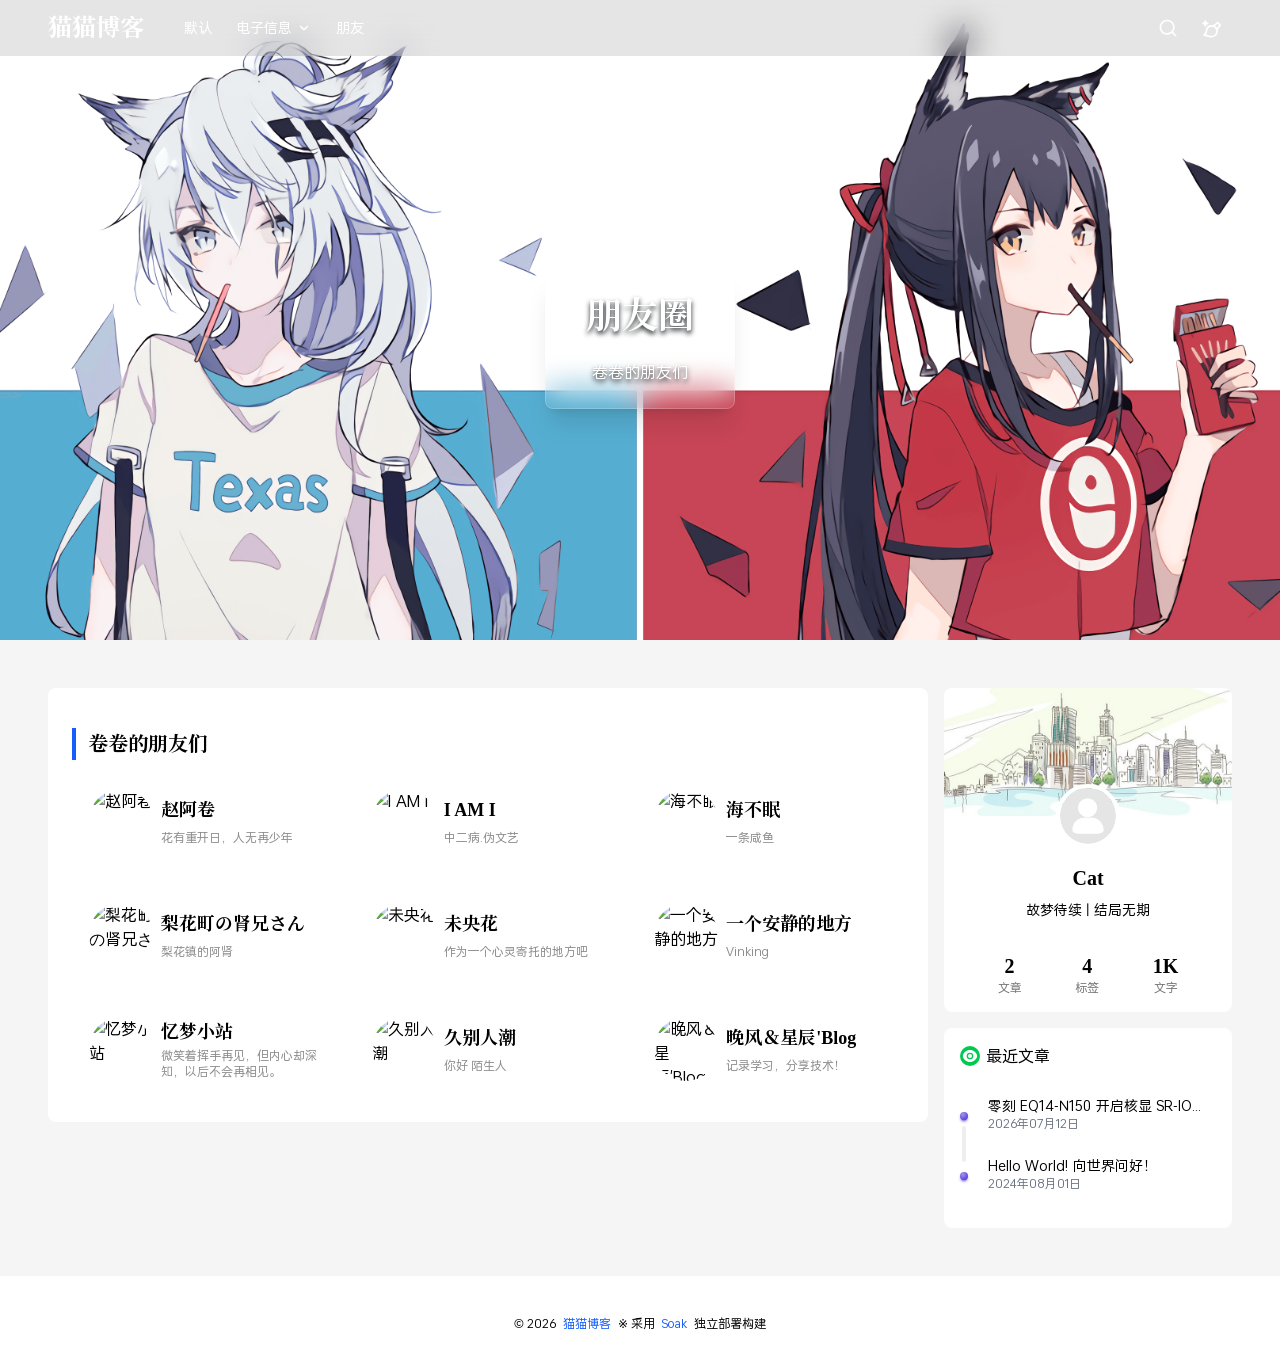
==== commit 61d83d23: "Deploy: 2026-07-13T12-18-00-457Z" ====
--- a/friends/index.html
+++ b/friends/index.html
@@ -54,7 +54,7 @@
             updateHeaderState();
         });
     })();
-</script> <div data-hero-box style="height:40rem;background-image:url(/images/covers/img-3.jpg)" class="hero bg-gray-300 mb-4 flex bg-center relative text-2xl leading-8 flex-col justify-center items-center object-cover bg-cover"> <div data-hero-box-content class="max-w-screen-md z-10 text-center mt-10 px-10 py-6 backdrop-blur-lg rounded-lg text-white border border-base-100/20 shadow-xl"> <div class="font-serif sm:text-4xl text-2xl">朋友圈</div> <div class="mt-3 text-sm sm:mt-6 sm:text-base"> <span>卷卷的朋友们</span> </div> </div> </div> <main id="pjax-container" class="pb-12 sm:pt-8 pt-4">  <div class="w-full flex gap-4 justify-center px-2 sm:px-6">  <div class="flex-col flex items-center"> <div class="p-4 rounded-0 bg-base-100 sm:rounded-box sm:p-6 lg:w-220 w-full"> <article class="typography" data-friends> <h2 id="卷卷的朋友们">卷卷的朋友们</h2>
+</script> <div data-hero-box style="height:40rem;background-image:url(/images/covers/Cuteen.png)" class="hero bg-gray-300 mb-4 flex bg-center relative text-2xl leading-8 flex-col justify-center items-center object-cover bg-cover"> <div data-hero-box-content class="max-w-screen-md z-10 text-center mt-10 px-10 py-6 backdrop-blur-lg rounded-lg text-white border border-base-100/20 shadow-xl"> <div class="font-serif sm:text-4xl text-2xl">朋友圈</div> <div class="mt-3 text-sm sm:mt-6 sm:text-base"> <span>卷卷的朋友们</span> </div> </div> </div> <main id="pjax-container" class="pb-12 sm:pt-8 pt-4">  <div class="w-full flex gap-4 justify-center px-2 sm:px-6">  <div class="flex-col flex items-center"> <div class="p-4 rounded-0 bg-base-100 sm:rounded-box sm:p-6 lg:w-220 w-full"> <article class="typography" data-friends> <h2 id="卷卷的朋友们">卷卷的朋友们</h2>
 <div class="grid gap-4 lg:grid-cols-3 sm:grid-cols-2 grid-cols-1"> <a href="https://blog.zwying.com" target="_blank" class="group col-span-1 p-4 rounded-box flex items-center transition
                     hover:bg-base-300 border border-base-content/10 sm:border-transparent"> <div class="size-16 overflow-hidden rounded-full shrink-0 me-2"> <img class="size-16" src="https://blog.zwying.com/avatar.jpg" alt="赵阿卷"> </div> <div class="flex flex-col h-full justify-evenly"> <div class="text-lg font-bold font-serif duration-300 group-hover:text-blue-700 dark:group-hover:text-blue-400"> 赵阿卷 </div> <div class="text-xs text-base-content/50"> 花有重开日，人无再少年 </div> </div> </a><a href="https://5ime.cn/" target="_blank" class="group col-span-1 p-4 rounded-box flex items-center transition
                     hover:bg-base-300 border border-base-content/10 sm:border-transparent"> <div class="size-16 overflow-hidden rounded-full shrink-0 me-2"> <img class="size-16" src="https://pic.rmb.bdstatic.com/bjh/6e2ca077439a06ae2c7284ed1559c3c0.jpeg" alt="I AM I"> </div> <div class="flex flex-col h-full justify-evenly"> <div class="text-lg font-bold font-serif duration-300 group-hover:text-blue-700 dark:group-hover:text-blue-400"> I AM I </div> <div class="text-xs text-base-content/50"> 中二病.伪文艺 </div> </div> </a><a href="https://www.catiz.cn/" target="_blank" class="group col-span-1 p-4 rounded-box flex items-center transition
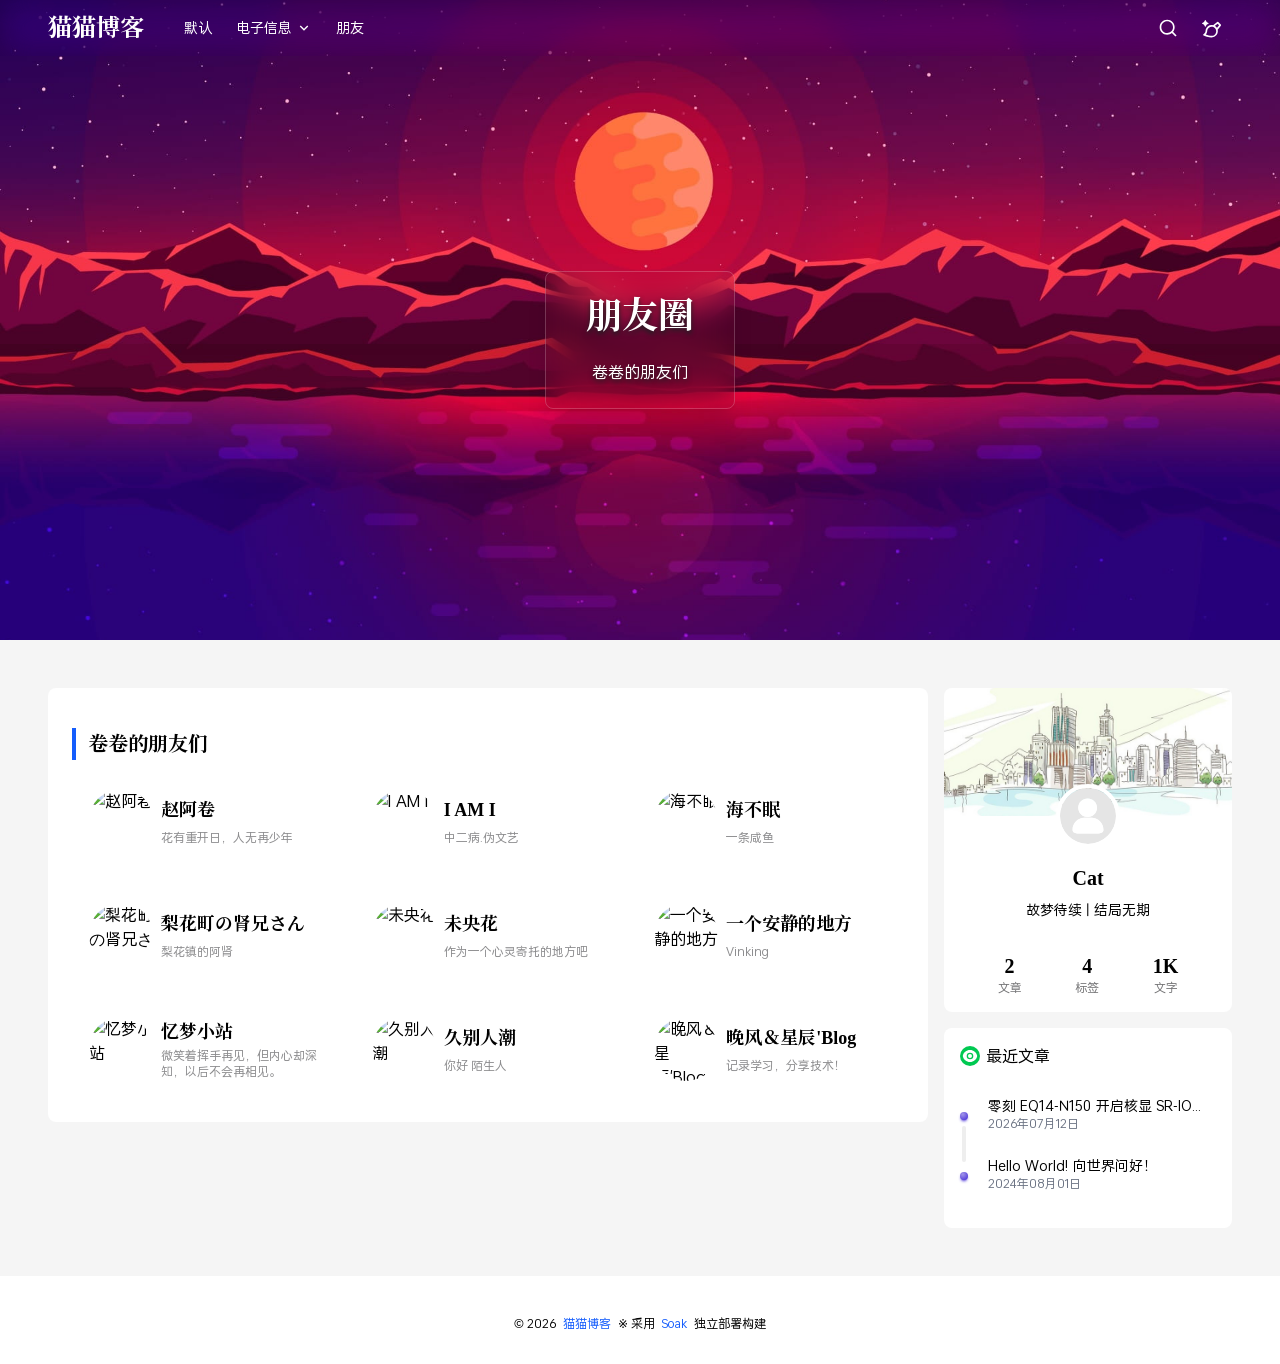
==== commit db7249da: "Deploy: 2026-07-13T13-14-02-121Z" ====
--- a/friends/index.html
+++ b/friends/index.html
@@ -4,7 +4,7 @@
                 "data-theme",
                 theme || "light",
             );
-        </script><link rel="icon" type="image/png" href="/favicon.ico"><link rel="apple-touch-icon-precomposed" href="/favicon.ico"><link href="/fonts/SourceHanSerifCN-Bold/font.css" rel="stylesheet"><link href="/fonts/OPlusSans3-Regular/font.css" rel="stylesheet"><link rel="stylesheet" href="/_astro/_page_.lOJvuDXO.css"></head> <body> <div class="bg-base-300/60"> <header data-have-img="true" id="navbar" data-hide-navbar-on-scroll="1" class="navbar justify-between bg-base-100 h-14 min-h-14 px-4 sm:px-6 lg:px-12 z-30 py-0 top-0 left-0 right-0 fixed" data-astro-transition-persist="astro-y6nrcfoz-1"> <div class="navbar-start w-auto"> <div class="drawer lg:hidden me-4 w-auto"> <input id="my-drawer" type="checkbox" class="drawer-toggle"> <div class="drawer-content"> <label for="my-drawer" class="btn btn-ghost btn-square drawer-button"> <svg width="1em" height="1em" class="size-5" data-icon="menu-line">   <symbol id="ai:local:menu-line" viewBox="0 0 24 24"><path fill="currentColor" d="M3 4h18v2H3zm0 7h18v2H3zm0 7h18v2H3z"/></symbol><use href="#ai:local:menu-line"></use>  </svg> </label> </div> <div class="drawer-side"> <label for="my-drawer" aria-label="close sidebar" class="drawer-overlay"></label> <div class="menu bg-base-100 text-base-content min-h-full w-4/5 p-4"> <div class="mb-4 rounded-box overflow-hidden bg-cover bg-center object-cover" style="height:10rem;background-image:url(/images/bg.jpg)"></div> <div class="mb-4 p-4 rounded-box flex items-center"> <img src="/images/avatar.svg" alt="头像" class="size-12"> <div class="ms-4"> <h1 class="text-lg font-bold font-serif">Cat</h1> <p class="mt-1 line-clamp-2">故梦待续 | 结局无期</p> </div> </div> <ul> <li> <a href="/category/default">默认分类</a> </li><li>  <details open> <summary>电子信息</summary> <ul> <li> <a href="/category/computer">计算机</a> </li> </ul> </details>  </li><li> <a href="/friends">朋友圈</a> </li> </ul> </div> </div> </div> <a class="block" href="/"> <span class="logo-text font-serif text-2xl font-bold whitespace-nowrap inline-flex"> 猫猫博客 </span> </a> <div class="navbar-center ms-10 hidden lg:flex"> <nav class="hidden md:block h-14"> <div class="flex items-center gap-6 text-sm leading-14"> <a href="/category/default" class="hover:text-blue-500"> 默认 </a><div class="group/one"> <div class="relative"> <button class="flex items-center gap-x-1"> <span>电子信息</span> <svg width="1em" height="1em" class="size-4 flex-none transition-all group-hover/one:rotate-180" data-icon="arrow-down-s-line">   <symbol id="ai:local:arrow-down-s-line" viewBox="0 0 24 24"><path fill="currentColor" d="m12 13.171 4.95-4.95 1.414 1.415L12 16 5.636 9.636 7.05 8.222z"/></symbol><use href="#ai:local:arrow-down-s-line"></use>  </svg> </button> <div class="pt-1 absolute -left-2 opacity-0 invisible scale-90 transition duration-200 origin-top-left group-hover/one:opacity-100 group-hover/one:visible group-hover/one:scale-100"> <div data-nav-item class="bg-base-100 border-base-300 border min-w-40 shadow-lg rounded-box leading-normal"> <a href="/category/computer" class="group/text transition hover:bg-base-content/10 flex items-center gap-2 w-full px-4 py-2.5 text-left first-of-type:rounded-t-box last-of-type:rounded-b-box"> <span class="transition group-hover/text:translate-x-2"> 📊计算机 </span> </a> </div> </div> </div> </div><a href="/friends" class="hover:text-blue-500"> 朋友 </a> </div> </nav> </div> </div> <div class="navbar-end gap-x-1 leading-14 w-auto"> <style>astro-island,astro-slot,astro-static-slot{display:contents}</style><script>(()=>{var l=(n,t)=>{let i=async()=>{await(await n())()},e=typeof t.value=="object"?t.value:void 0,s={timeout:e==null?void 0:e.timeout};"requestIdleCallback"in window?window.requestIdleCallback(i,s):setTimeout(i,s.timeout||200)};(self.Astro||(self.Astro={})).idle=l;window.dispatchEvent(new Event("astro:idle"));})();</script><script>(()=>{var A=Object.defineProperty;var g=(i,o,a)=>o in i?A(i,o,{enumerable:!0,configurable:!0,writable:!0,value:a}):i[o]=a;var d=(i,o,a)=>g(i,typeof o!="symbol"?o+"":o,a);{let i={0:t=>m(t),1:t=>a(t),2:t=>new RegExp(t),3:t=>new Date(t),4:t=>new Map(a(t)),5:t=>new Set(a(t)),6:t=>BigInt(t),7:t=>new URL(t),8:t=>new Uint8Array(t),9:t=>new Uint16Array(t),10:t=>new Uint32Array(t),11:t=>1/0*t},o=t=>{let[l,e]=t;return l in i?i[l](e):void 0},a=t=>t.map(o),m=t=>typeof t!="object"||t===null?t:Object.fromEntries(Object.entries(t).map(([l,e])=>[l,o(e)]));class y extends HTMLElement{constructor(){super(...arguments);d(this,"Component");d(this,"hydrator");d(this,"hydrate",async()=>{var b;if(!this.hydrator||!this.isConnected)return;let e=(b=this.parentElement)==null?void 0:b.closest("astro-island[ssr]");if(e){e.addEventListener("astro:hydrate",this.hydrate,{once:!0});return}let c=this.querySelectorAll("astro-slot"),n={},h=this.querySelectorAll("template[data-astro-template]");for(let r of h){let s=r.closest(this.tagName);s!=null&&s.isSameNode(this)&&(n[r.getAttribute("data-astro-template")||"default"]=r.innerHTML,r.remove())}for(let r of c){let s=r.closest(this.tagName);s!=null&&s.isSameNode(this)&&(n[r.getAttribute("name")||"default"]=r.innerHTML)}let p;try{p=this.hasAttribute("props")?m(JSON.parse(this.getAttribute("props"))):{}}catch(r){let s=this.getAttribute("component-url")||"<unknown>",v=this.getAttribute("component-export");throw v&&(s+=` (export ${v})`),console.error(`[hydrate] Error parsing props for component ${s}`,this.getAttribute("props"),r),r}let u;await this.hydrator(this)(this.Component,p,n,{client:this.getAttribute("client")}),this.removeAttribute("ssr"),this.dispatchEvent(new CustomEvent("astro:hydrate"))});d(this,"unmount",()=>{this.isConnected||this.dispatchEvent(new CustomEvent("astro:unmount"))})}disconnectedCallback(){document.removeEventListener("astro:after-swap",this.unmount),document.addEventListener("astro:after-swap",this.unmount,{once:!0})}connectedCallback(){if(!this.hasAttribute("await-children")||document.readyState==="interactive"||document.readyState==="complete")this.childrenConnectedCallback();else{let e=()=>{document.removeEventListener("DOMContentLoaded",e),c.disconnect(),this.childrenConnectedCallback()},c=new MutationObserver(()=>{var n;((n=this.lastChild)==null?void 0:n.nodeType)===Node.COMMENT_NODE&&this.lastChild.nodeValue==="astro:end"&&(this.lastChild.remove(),e())});c.observe(this,{childList:!0}),document.addEventListener("DOMContentLoaded",e)}}async childrenConnectedCallback(){let e=this.getAttribute("before-hydration-url");e&&await import(e),this.start()}async start(){let e=JSON.parse(this.getAttribute("opts")),c=this.getAttribute("client");if(Astro[c]===void 0){window.addEventListener(`astro:${c}`,()=>this.start(),{once:!0});return}try{await Astro[c](async()=>{let n=this.getAttribute("renderer-url"),[h,{default:p}]=await Promise.all([import(this.getAttribute("component-url")),n?import(n):()=>()=>{}]),u=this.getAttribute("component-export")||"default";if(!u.includes("."))this.Component=h[u];else{this.Component=h;for(let f of u.split("."))this.Component=this.Component[f]}return this.hydrator=p,this.hydrate},e,this)}catch(n){console.error(`[astro-island] Error hydrating ${this.getAttribute("component-url")}`,n)}}attributeChangedCallback(){this.hydrate()}}d(y,"observedAttributes",["props"]),customElements.get("astro-island")||customElements.define("astro-island",y)}})();</script><script>window._$HY||(e=>{let t=e=>e&&e.hasAttribute&&(e.hasAttribute("data-hk")?e:t(e.host&&e.host.nodeType?e.host:e.parentNode));["click", "input"].forEach((o=>document.addEventListener(o,(o=>{if(!e.events)return;let s=t(o.composedPath&&o.composedPath()[0]||o.target);s&&!e.completed.has(s)&&e.events.push([s,o])}))))})(_$HY={events:[],completed:new WeakSet,r:{},fe(){}});</script><!--xs--><astro-island uid="Z1k6DjB" data-solid-render-id="s1" component-url="/_astro/Search.Q9Pj1M9y.js" component-export="default" renderer-url="/_astro/client.WtngwqKk.js" props="{}" ssr client="idle" opts="{&quot;name&quot;:&quot;Search&quot;,&quot;value&quot;:true}" await-children><button data-hk="s10000" type="button" aria-label="打开全站搜索" class="btn btn-square btn-ghost"><svg class="size-5" xmlns="http://www.w3.org/2000/svg" viewBox="0 0 24 24" fill="currentColor"><path d="M18.031 16.6168L22.3137 20.8995L20.8995 22.3137L16.6168 18.031C15.0769 19.263 13.124 20 11 20C6.032 20 2 15.968 2 11C2 6.032 6.032 2 11 2C15.968 2 20 6.032 20 11C20 13.124 19.263 15.0769 18.031 16.6168ZM16.0247 15.8748C17.2475 14.6146 18 12.8956 18 11C18 7.1325 14.8675 4 11 4C7.1325 4 4 7.1325 4 11C4 14.8675 7.1325 18 11 18C12.8956 18 14.6146 17.2475 15.8748 16.0247L16.0247 15.8748Z"></path></svg></button><!--astro:end--></astro-island> <div class="dropdown dropdown-end"> <button type="button" tabindex="0" aria-label="切换配色主题" class="btn btn-ghost btn-square"> <svg width="1em" height="1em" class="size-5" data-icon="brush-ai-line">   <symbol id="ai:local:brush-ai-line" viewBox="0 0 24 24"><path fill="currentColor" d="m4.713 7.128-.246.566a.506.506 0 0 1-.934 0l-.246-.566a4.36 4.36 0 0 0-2.22-2.25l-.759-.339a.53.53 0 0 1 0-.963l.717-.319A4.37 4.37 0 0 0 3.276.931L3.53.32a.506.506 0 0 1 .942 0l.253.61a4.37 4.37 0 0 0 2.25 2.327l.718.32a.53.53 0 0 1 0 .962l-.76.338a4.36 4.36 0 0 0-2.219 2.251m10.601 2.405.143.142a5.5 5.5 0 0 1 1.356 5.245 5.505 5.505 0 0 1-5.311 4.078c-2.036 0-4.714-.625-6.973-1.514 1.205-1.414 1.645-2.809 1.8-4.679.037-.451.06-.63.103-.79.793-2.962 3.585-4.61 6.492-3.831.93.25 1.742.724 2.39 1.349m2.914-7.162-4.94 3.842c-3.946-.974-7.73 1.333-8.788 5.284-.102.38-.134.765-.167 1.169-.115 1.394-.247 3.005-3.333 5.33 2.5 1.5 7 3.002 10.502 3.002a7.505 7.505 0 0 0 7.283-9.291l3.84-4.938a1 1 0 0 0-.082-1.321L19.55 2.454a1 1 0 0 0-1.321-.083m-1.333 5.914a8 8 0 0 0-.194-.194l-1.124-1.124 3.182-2.475 1.746 1.746L18.03 9.42z"/></symbol><use href="#ai:local:brush-ai-line"></use>  </svg> </button> <ul tabindex="0" class="dropdown-content menu bg-base-100 rounded-box z-1 p-2 shadow-sm space-y-2"> <li> <button class="btn flex items-center gap-x-1" data-set-theme="light"> <div data-theme="light" class="bg-base-100 grid shrink-0 grid-cols-2 gap-0.5 rounded-box p-1 shadow-sm"> <div class="bg-base-content size-1.5 rounded-full"></div> <div class="bg-primary size-1.5 rounded-full"></div> <div class="bg-secondary size-1.5 rounded-full"></div> <div class="bg-accent size-1.5 rounded-full"></div> </div> <div class="w-30 truncate">浅色模式</div> </button> </li><li> <button class="btn flex items-center gap-x-1" data-set-theme="dark"> <div data-theme="dark" class="bg-base-100 grid shrink-0 grid-cols-2 gap-0.5 rounded-box p-1 shadow-sm"> <div class="bg-base-content size-1.5 rounded-full"></div> <div class="bg-primary size-1.5 rounded-full"></div> <div class="bg-secondary size-1.5 rounded-full"></div> <div class="bg-accent size-1.5 rounded-full"></div> </div> <div class="w-30 truncate">暗黑模式</div> </button> </li> </ul> </div> </div> </header> <script>
+        </script><link rel="icon" type="image/png" href="/favicon.ico"><link rel="apple-touch-icon-precomposed" href="/favicon.ico"><link href="/fonts/SourceHanSerifCN-Bold/font.css" rel="stylesheet"><link href="/fonts/OPlusSans3-Regular/font.css" rel="stylesheet"><link rel="stylesheet" href="/_astro/_page_.B54e9AsE.css"></head> <body> <div class="bg-base-300/60"> <header data-have-img="true" id="navbar" data-hide-navbar-on-scroll="1" class="navbar justify-between bg-base-100 h-14 min-h-14 px-4 sm:px-6 lg:px-12 z-30 py-0 top-0 left-0 right-0 fixed" data-astro-transition-persist="astro-y6nrcfoz-1"> <div class="navbar-start w-auto"> <div class="drawer lg:hidden me-4 w-auto"> <input id="my-drawer" type="checkbox" class="drawer-toggle"> <div class="drawer-content"> <label for="my-drawer" class="btn btn-ghost btn-square drawer-button"> <svg width="1em" height="1em" class="size-5" data-icon="menu-line">   <symbol id="ai:local:menu-line" viewBox="0 0 24 24"><path fill="currentColor" d="M3 4h18v2H3zm0 7h18v2H3zm0 7h18v2H3z"/></symbol><use href="#ai:local:menu-line"></use>  </svg> </label> </div> <div class="drawer-side"> <label for="my-drawer" aria-label="close sidebar" class="drawer-overlay"></label> <div class="menu bg-base-100 text-base-content min-h-full w-4/5 p-4"> <div class="mb-4 rounded-box overflow-hidden bg-cover bg-center object-cover" style="height:10rem;background-image:url(/images/bg.jpg)"></div> <div class="mb-4 p-4 rounded-box flex items-center"> <img src="/images/avatar.svg" alt="头像" class="size-12"> <div class="ms-4"> <h1 class="text-lg font-bold font-serif">Cat</h1> <p class="mt-1 line-clamp-2">故梦待续 | 结局无期</p> </div> </div> <ul> <li> <a href="/category/default">默认分类</a> </li><li>  <details open> <summary>电子信息</summary> <ul> <li> <a href="/category/computer">计算机</a> </li> </ul> </details>  </li><li> <a href="/friends">朋友圈</a> </li> </ul> </div> </div> </div> <a class="block" href="/"> <span class="logo-text font-serif text-2xl font-bold whitespace-nowrap inline-flex"> 猫猫博客 </span> </a> <div class="navbar-center ms-10 hidden lg:flex"> <nav class="hidden md:block h-14"> <div class="flex items-center gap-6 text-sm leading-14"> <a href="/category/default" class="hover:text-blue-500"> 默认 </a><div class="group/one"> <div class="relative"> <button class="flex items-center gap-x-1"> <span>电子信息</span> <svg width="1em" height="1em" class="size-4 flex-none transition-all group-hover/one:rotate-180" data-icon="arrow-down-s-line">   <symbol id="ai:local:arrow-down-s-line" viewBox="0 0 24 24"><path fill="currentColor" d="m12 13.171 4.95-4.95 1.414 1.415L12 16 5.636 9.636 7.05 8.222z"/></symbol><use href="#ai:local:arrow-down-s-line"></use>  </svg> </button> <div class="pt-1 absolute -left-2 opacity-0 invisible scale-90 transition duration-200 origin-top-left group-hover/one:opacity-100 group-hover/one:visible group-hover/one:scale-100"> <div data-nav-item class="bg-base-100 border-base-300 border min-w-40 shadow-lg rounded-box leading-normal"> <a href="/category/computer" class="group/text transition hover:bg-base-content/10 flex items-center gap-2 w-full px-4 py-2.5 text-left first-of-type:rounded-t-box last-of-type:rounded-b-box"> <span class="transition group-hover/text:translate-x-2"> 📊计算机 </span> </a> </div> </div> </div> </div><a href="/friends" class="hover:text-blue-500"> 朋友 </a> </div> </nav> </div> </div> <div class="navbar-end gap-x-1 leading-14 w-auto"> <style>astro-island,astro-slot,astro-static-slot{display:contents}</style><script>(()=>{var l=(n,t)=>{let i=async()=>{await(await n())()},e=typeof t.value=="object"?t.value:void 0,s={timeout:e==null?void 0:e.timeout};"requestIdleCallback"in window?window.requestIdleCallback(i,s):setTimeout(i,s.timeout||200)};(self.Astro||(self.Astro={})).idle=l;window.dispatchEvent(new Event("astro:idle"));})();</script><script>(()=>{var A=Object.defineProperty;var g=(i,o,a)=>o in i?A(i,o,{enumerable:!0,configurable:!0,writable:!0,value:a}):i[o]=a;var d=(i,o,a)=>g(i,typeof o!="symbol"?o+"":o,a);{let i={0:t=>m(t),1:t=>a(t),2:t=>new RegExp(t),3:t=>new Date(t),4:t=>new Map(a(t)),5:t=>new Set(a(t)),6:t=>BigInt(t),7:t=>new URL(t),8:t=>new Uint8Array(t),9:t=>new Uint16Array(t),10:t=>new Uint32Array(t),11:t=>1/0*t},o=t=>{let[l,e]=t;return l in i?i[l](e):void 0},a=t=>t.map(o),m=t=>typeof t!="object"||t===null?t:Object.fromEntries(Object.entries(t).map(([l,e])=>[l,o(e)]));class y extends HTMLElement{constructor(){super(...arguments);d(this,"Component");d(this,"hydrator");d(this,"hydrate",async()=>{var b;if(!this.hydrator||!this.isConnected)return;let e=(b=this.parentElement)==null?void 0:b.closest("astro-island[ssr]");if(e){e.addEventListener("astro:hydrate",this.hydrate,{once:!0});return}let c=this.querySelectorAll("astro-slot"),n={},h=this.querySelectorAll("template[data-astro-template]");for(let r of h){let s=r.closest(this.tagName);s!=null&&s.isSameNode(this)&&(n[r.getAttribute("data-astro-template")||"default"]=r.innerHTML,r.remove())}for(let r of c){let s=r.closest(this.tagName);s!=null&&s.isSameNode(this)&&(n[r.getAttribute("name")||"default"]=r.innerHTML)}let p;try{p=this.hasAttribute("props")?m(JSON.parse(this.getAttribute("props"))):{}}catch(r){let s=this.getAttribute("component-url")||"<unknown>",v=this.getAttribute("component-export");throw v&&(s+=` (export ${v})`),console.error(`[hydrate] Error parsing props for component ${s}`,this.getAttribute("props"),r),r}let u;await this.hydrator(this)(this.Component,p,n,{client:this.getAttribute("client")}),this.removeAttribute("ssr"),this.dispatchEvent(new CustomEvent("astro:hydrate"))});d(this,"unmount",()=>{this.isConnected||this.dispatchEvent(new CustomEvent("astro:unmount"))})}disconnectedCallback(){document.removeEventListener("astro:after-swap",this.unmount),document.addEventListener("astro:after-swap",this.unmount,{once:!0})}connectedCallback(){if(!this.hasAttribute("await-children")||document.readyState==="interactive"||document.readyState==="complete")this.childrenConnectedCallback();else{let e=()=>{document.removeEventListener("DOMContentLoaded",e),c.disconnect(),this.childrenConnectedCallback()},c=new MutationObserver(()=>{var n;((n=this.lastChild)==null?void 0:n.nodeType)===Node.COMMENT_NODE&&this.lastChild.nodeValue==="astro:end"&&(this.lastChild.remove(),e())});c.observe(this,{childList:!0}),document.addEventListener("DOMContentLoaded",e)}}async childrenConnectedCallback(){let e=this.getAttribute("before-hydration-url");e&&await import(e),this.start()}async start(){let e=JSON.parse(this.getAttribute("opts")),c=this.getAttribute("client");if(Astro[c]===void 0){window.addEventListener(`astro:${c}`,()=>this.start(),{once:!0});return}try{await Astro[c](async()=>{let n=this.getAttribute("renderer-url"),[h,{default:p}]=await Promise.all([import(this.getAttribute("component-url")),n?import(n):()=>()=>{}]),u=this.getAttribute("component-export")||"default";if(!u.includes("."))this.Component=h[u];else{this.Component=h;for(let f of u.split("."))this.Component=this.Component[f]}return this.hydrator=p,this.hydrate},e,this)}catch(n){console.error(`[astro-island] Error hydrating ${this.getAttribute("component-url")}`,n)}}attributeChangedCallback(){this.hydrate()}}d(y,"observedAttributes",["props"]),customElements.get("astro-island")||customElements.define("astro-island",y)}})();</script><script>window._$HY||(e=>{let t=e=>e&&e.hasAttribute&&(e.hasAttribute("data-hk")?e:t(e.host&&e.host.nodeType?e.host:e.parentNode));["click", "input"].forEach((o=>document.addEventListener(o,(o=>{if(!e.events)return;let s=t(o.composedPath&&o.composedPath()[0]||o.target);s&&!e.completed.has(s)&&e.events.push([s,o])}))))})(_$HY={events:[],completed:new WeakSet,r:{},fe(){}});</script><!--xs--><astro-island uid="Z1k6DjB" data-solid-render-id="s1" component-url="/_astro/Search.Q9Pj1M9y.js" component-export="default" renderer-url="/_astro/client.WtngwqKk.js" props="{}" ssr client="idle" opts="{&quot;name&quot;:&quot;Search&quot;,&quot;value&quot;:true}" await-children><button data-hk="s10000" type="button" aria-label="打开全站搜索" class="btn btn-square btn-ghost"><svg class="size-5" xmlns="http://www.w3.org/2000/svg" viewBox="0 0 24 24" fill="currentColor"><path d="M18.031 16.6168L22.3137 20.8995L20.8995 22.3137L16.6168 18.031C15.0769 19.263 13.124 20 11 20C6.032 20 2 15.968 2 11C2 6.032 6.032 2 11 2C15.968 2 20 6.032 20 11C20 13.124 19.263 15.0769 18.031 16.6168ZM16.0247 15.8748C17.2475 14.6146 18 12.8956 18 11C18 7.1325 14.8675 4 11 4C7.1325 4 4 7.1325 4 11C4 14.8675 7.1325 18 11 18C12.8956 18 14.6146 17.2475 15.8748 16.0247L16.0247 15.8748Z"></path></svg></button><!--astro:end--></astro-island> <div class="dropdown dropdown-end"> <button type="button" tabindex="0" aria-label="切换配色主题" class="btn btn-ghost btn-square"> <svg width="1em" height="1em" class="size-5" data-icon="brush-ai-line">   <symbol id="ai:local:brush-ai-line" viewBox="0 0 24 24"><path fill="currentColor" d="m4.713 7.128-.246.566a.506.506 0 0 1-.934 0l-.246-.566a4.36 4.36 0 0 0-2.22-2.25l-.759-.339a.53.53 0 0 1 0-.963l.717-.319A4.37 4.37 0 0 0 3.276.931L3.53.32a.506.506 0 0 1 .942 0l.253.61a4.37 4.37 0 0 0 2.25 2.327l.718.32a.53.53 0 0 1 0 .962l-.76.338a4.36 4.36 0 0 0-2.219 2.251m10.601 2.405.143.142a5.5 5.5 0 0 1 1.356 5.245 5.505 5.505 0 0 1-5.311 4.078c-2.036 0-4.714-.625-6.973-1.514 1.205-1.414 1.645-2.809 1.8-4.679.037-.451.06-.63.103-.79.793-2.962 3.585-4.61 6.492-3.831.93.25 1.742.724 2.39 1.349m2.914-7.162-4.94 3.842c-3.946-.974-7.73 1.333-8.788 5.284-.102.38-.134.765-.167 1.169-.115 1.394-.247 3.005-3.333 5.33 2.5 1.5 7 3.002 10.502 3.002a7.505 7.505 0 0 0 7.283-9.291l3.84-4.938a1 1 0 0 0-.082-1.321L19.55 2.454a1 1 0 0 0-1.321-.083m-1.333 5.914a8 8 0 0 0-.194-.194l-1.124-1.124 3.182-2.475 1.746 1.746L18.03 9.42z"/></symbol><use href="#ai:local:brush-ai-line"></use>  </svg> </button> <ul tabindex="0" class="dropdown-content menu bg-base-100 rounded-box z-1 p-2 shadow-sm space-y-2"> <li> <button class="btn flex items-center gap-x-1" data-set-theme="light"> <div data-theme="light" class="bg-base-100 grid shrink-0 grid-cols-2 gap-0.5 rounded-box p-1 shadow-sm"> <div class="bg-base-content size-1.5 rounded-full"></div> <div class="bg-primary size-1.5 rounded-full"></div> <div class="bg-secondary size-1.5 rounded-full"></div> <div class="bg-accent size-1.5 rounded-full"></div> </div> <div class="w-30 truncate">浅色模式</div> </button> </li><li> <button class="btn flex items-center gap-x-1" data-set-theme="dark"> <div data-theme="dark" class="bg-base-100 grid shrink-0 grid-cols-2 gap-0.5 rounded-box p-1 shadow-sm"> <div class="bg-base-content size-1.5 rounded-full"></div> <div class="bg-primary size-1.5 rounded-full"></div> <div class="bg-secondary size-1.5 rounded-full"></div> <div class="bg-accent size-1.5 rounded-full"></div> </div> <div class="w-30 truncate">暗黑模式</div> </button> </li> </ul> </div> </div> </header> <script>
     (function () {
         let lastScrollY = window.scrollY;
         let isTop = true;
@@ -54,7 +54,7 @@
             updateHeaderState();
         });
     })();
-</script> <div data-hero-box style="height:40rem;background-image:url(/images/covers/Cuteen.png)" class="hero bg-gray-300 mb-4 flex bg-center relative text-2xl leading-8 flex-col justify-center items-center object-cover bg-cover"> <div data-hero-box-content class="max-w-screen-md z-10 text-center mt-10 px-10 py-6 backdrop-blur-lg rounded-lg text-white border border-base-100/20 shadow-xl"> <div class="font-serif sm:text-4xl text-2xl">朋友圈</div> <div class="mt-3 text-sm sm:mt-6 sm:text-base"> <span>卷卷的朋友们</span> </div> </div> </div> <main id="pjax-container" class="pb-12 sm:pt-8 pt-4">  <div class="w-full flex gap-4 justify-center px-2 sm:px-6">  <div class="flex-col flex items-center"> <div class="p-4 rounded-0 bg-base-100 sm:rounded-box sm:p-6 lg:w-220 w-full"> <article class="typography" data-friends> <h2 id="卷卷的朋友们">卷卷的朋友们</h2>
+</script> <div data-hero-box style="height:40rem;background-image:url(/images/covers/img-1.jpg)" class="hero bg-gray-300 mb-4 flex bg-center relative text-2xl leading-8 flex-col justify-center items-center object-cover bg-cover"> <div data-hero-box-content class="max-w-screen-md z-10 text-center mt-10 px-10 py-6 backdrop-blur-lg rounded-lg text-white border border-base-100/20 shadow-xl"> <div class="font-serif sm:text-4xl text-2xl">朋友圈</div> <div class="mt-3 text-sm sm:mt-6 sm:text-base"> <span>卷卷的朋友们</span> </div> </div> </div> <main id="pjax-container" class="pb-12 sm:pt-8 pt-4">  <div class="w-full flex gap-4 justify-center px-2 sm:px-6">  <div class="flex-col flex items-center"> <div class="p-4 rounded-0 bg-base-100 sm:rounded-box sm:p-6 lg:w-220 w-full"> <article class="typography" data-friends> <h2 id="卷卷的朋友们">卷卷的朋友们</h2>
 <div class="grid gap-4 lg:grid-cols-3 sm:grid-cols-2 grid-cols-1"> <a href="https://blog.zwying.com" target="_blank" class="group col-span-1 p-4 rounded-box flex items-center transition
                     hover:bg-base-300 border border-base-content/10 sm:border-transparent"> <div class="size-16 overflow-hidden rounded-full shrink-0 me-2"> <img class="size-16" src="https://blog.zwying.com/avatar.jpg" alt="赵阿卷"> </div> <div class="flex flex-col h-full justify-evenly"> <div class="text-lg font-bold font-serif duration-300 group-hover:text-blue-700 dark:group-hover:text-blue-400"> 赵阿卷 </div> <div class="text-xs text-base-content/50"> 花有重开日，人无再少年 </div> </div> </a><a href="https://5ime.cn/" target="_blank" class="group col-span-1 p-4 rounded-box flex items-center transition
                     hover:bg-base-300 border border-base-content/10 sm:border-transparent"> <div class="size-16 overflow-hidden rounded-full shrink-0 me-2"> <img class="size-16" src="https://pic.rmb.bdstatic.com/bjh/6e2ca077439a06ae2c7284ed1559c3c0.jpeg" alt="I AM I"> </div> <div class="flex flex-col h-full justify-evenly"> <div class="text-lg font-bold font-serif duration-300 group-hover:text-blue-700 dark:group-hover:text-blue-400"> I AM I </div> <div class="text-xs text-base-content/50"> 中二病.伪文艺 </div> </div> </a><a href="https://www.catiz.cn/" target="_blank" class="group col-span-1 p-4 rounded-box flex items-center transition
--- a/_astro/_page_.B54e9AsE.css
+++ b/_astro/_page_.B54e9AsE.css
@@ -0,0 +1 @@
+@layer properties{@supports (((-webkit-hyphens:none)) and (not (margin-trim:inline))) or ((-moz-orient:inline) and (not (color:rgb(from red r g b)))){*,:before,:after,::backdrop{--tw-translate-x:0;--tw-translate-y:0;--tw-translate-z:0;--tw-scale-x:1;--tw-scale-y:1;--tw-scale-z:1;--tw-rotate-x:initial;--tw-rotate-y:initial;--tw-rotate-z:initial;--tw-skew-x:initial;--tw-skew-y:initial;--tw-space-y-reverse:0;--tw-space-x-reverse:0;--tw-border-style:solid;--tw-gradient-position:initial;--tw-gradient-from:#0000;--tw-gradient-via:#0000;--tw-gradient-to:#0000;--tw-gradient-stops:initial;--tw-gradient-via-stops:initial;--tw-gradient-from-position:0%;--tw-gradient-via-position:50%;--tw-gradient-to-position:100%;--tw-leading:initial;--tw-font-weight:initial;--tw-tracking:initial;--tw-ordinal:initial;--tw-slashed-zero:initial;--tw-numeric-figure:initial;--tw-numeric-spacing:initial;--tw-numeric-fraction:initial;--tw-shadow:0 0 #0000;--tw-shadow-color:initial;--tw-shadow-alpha:100%;--tw-inset-shadow:0 0 #0000;--tw-inset-shadow-color:initial;--tw-inset-shadow-alpha:100%;--tw-ring-color:initial;--tw-ring-shadow:0 0 #0000;--tw-inset-ring-color:initial;--tw-inset-ring-shadow:0 0 #0000;--tw-ring-inset:initial;--tw-ring-offset-width:0px;--tw-ring-offset-color:#fff;--tw-ring-offset-shadow:0 0 #0000;--tw-outline-style:solid;--tw-blur:initial;--tw-brightness:initial;--tw-contrast:initial;--tw-grayscale:initial;--tw-hue-rotate:initial;--tw-invert:initial;--tw-opacity:initial;--tw-saturate:initial;--tw-sepia:initial;--tw-drop-shadow:initial;--tw-drop-shadow-color:initial;--tw-drop-shadow-alpha:100%;--tw-drop-shadow-size:initial;--tw-backdrop-blur:initial;--tw-backdrop-brightness:initial;--tw-backdrop-contrast:initial;--tw-backdrop-grayscale:initial;--tw-backdrop-hue-rotate:initial;--tw-backdrop-invert:initial;--tw-backdrop-opacity:initial;--tw-backdrop-saturate:initial;--tw-backdrop-sepia:initial;--tw-duration:initial;--tw-ease:initial}}}@layer theme{:root,:host{--font-sans:"CustomSansFont", "OPlusSans3-Regular", "Microsoft YaHei", "ui-sans-serif", "system-ui", "-apple-system", "BlinkMacSystemFont", '"Segoe UI"', "Roboto", '"Helvetica Neue"', "Arial", '"Noto Sans"', "sans-serif";--font-serif:"CustomSerifFont", "Times New Roman", "SourceHanSerifCN-Bold", "ui-serif", "Cambria", "Georgia", "Cambria", "Times", "serif";--font-mono:"CustomMonoFont", "JetBrainsMonoNL", "OPlusSans3-Regular", "ui-monospace", "SFMono-Regular", "Menlo", "Monaco", "Consolas", '"Liberation Mono"', '"Courier New"', "monospace";--color-red-500:oklch(63.7% .237 25.331);--color-amber-400:oklch(82.8% .189 84.429);--color-amber-500:oklch(76.9% .188 70.08);--color-yellow-500:oklch(79.5% .184 86.047);--color-green-500:oklch(72.3% .219 149.579);--color-teal-500:oklch(70.4% .14 182.503);--color-sky-500:oklch(68.5% .169 237.323);--color-blue-400:oklch(70.7% .165 254.624);--color-blue-500:oklch(62.3% .214 259.815);--color-blue-600:oklch(54.6% .245 262.881);--color-blue-700:oklch(48.8% .243 264.376);--color-indigo-500:oklch(58.5% .233 277.117);--color-pink-500:oklch(65.6% .241 354.308);--color-gray-100:oklch(96.7% .003 264.542);--color-gray-200:oklch(92.8% .006 264.531);--color-gray-300:oklch(87.2% .01 258.338);--color-gray-500:oklch(55.1% .027 264.364);--color-gray-600:oklch(44.6% .03 256.802);--color-gray-800:oklch(27.8% .033 256.848);--color-black:#000;--color-white:#fff;--spacing:.25rem;--breakpoint-md:48rem;--text-xs:.75rem;--text-xs--line-height:calc(1 / .75);--text-sm:.875rem;--text-sm--line-height:calc(1.25 / .875);--text-base:1rem;--text-base--line-height: 1.5 ;--text-lg:1.125rem;--text-lg--line-height:calc(1.75 / 1.125);--text-xl:1.25rem;--text-xl--line-height:calc(1.75 / 1.25);--text-2xl:1.5rem;--text-2xl--line-height:calc(2 / 1.5);--text-3xl:1.875rem;--text-3xl--line-height: 1.2 ;--text-4xl:2.25rem;--text-4xl--line-height:calc(2.5 / 2.25);--font-weight-bold:700;--tracking-wider:.05em;--leading-normal:1.5;--radius-lg:.5rem;--ease-out:cubic-bezier(0, 0, .2, 1);--ease-in-out:cubic-bezier(.4, 0, .2, 1);--animate-ping:ping 1s cubic-bezier(0, 0, .2, 1) infinite;--blur-lg:16px;--default-transition-duration:.15s;--default-transition-timing-function:cubic-bezier(.4, 0, .2, 1);--default-font-family:var(--font-sans);--default-mono-font-family:var(--font-mono)}}@layer base{*,:after,:before,::backdrop{box-sizing:border-box;border:0 solid;margin:0;padding:0}::file-selector-button{box-sizing:border-box;border:0 solid;margin:0;padding:0}html,:host{-webkit-text-size-adjust:100%;tab-size:4;line-height:1.5;font-family:var(--default-font-family,ui-sans-serif, system-ui, sans-serif, "Apple Color Emoji", "Segoe UI Emoji", "Segoe UI Symbol", "Noto Color Emoji");font-feature-settings:var(--default-font-feature-settings,normal);font-variation-settings:var(--default-font-variation-settings,normal);-webkit-tap-highlight-color:transparent}hr{height:0;color:inherit;border-top-width:1px}abbr:where([title]){-webkit-text-decoration:underline dotted;text-decoration:underline dotted}h1,h2,h3,h4,h5,h6{font-size:inherit;font-weight:inherit}a{color:inherit;-webkit-text-decoration:inherit;text-decoration:inherit}b,strong{font-weight:bolder}code,kbd,samp,pre{font-family:var(--default-mono-font-family,ui-monospace, SFMono-Regular, Menlo, Monaco, Consolas, "Liberation Mono", "Courier New", monospace);font-feature-settings:var(--default-mono-font-feature-settings,normal);font-variation-settings:var(--default-mono-font-variation-settings,normal);font-size:1em}small{font-size:80%}sub,sup{vertical-align:baseline;font-size:75%;line-height:0;position:relative}sub{bottom:-.25em}sup{top:-.5em}table{text-indent:0;border-color:inherit;border-collapse:collapse}:-moz-focusring{outline:auto}progress{vertical-align:baseline}summary{display:list-item}ol,ul,menu{list-style:none}img,svg,video,canvas,audio,iframe,embed,object{vertical-align:middle;display:block}img,video{max-width:100%;height:auto}button,input,select,optgroup,textarea{font:inherit;font-feature-settings:inherit;font-variation-settings:inherit;letter-spacing:inherit;color:inherit;opacity:1;background-color:#0000;border-radius:0}::file-selector-button{font:inherit;font-feature-settings:inherit;font-variation-settings:inherit;letter-spacing:inherit;color:inherit;opacity:1;background-color:#0000;border-radius:0}:where(select:is([multiple],[size])) optgroup{font-weight:bolder}:where(select:is([multiple],[size])) optgroup option{padding-inline-start:20px}::file-selector-button{margin-inline-end:4px}::placeholder{opacity:1}@supports (not ((-webkit-appearance:-apple-pay-button))) or (contain-intrinsic-size:1px){::placeholder{color:currentColor}@supports (color:color-mix(in lab,red,red)){::placeholder{color:color-mix(in oklab,currentcolor 50%,transparent)}}}textarea{resize:vertical}::-webkit-search-decoration{-webkit-appearance:none}::-webkit-date-and-time-value{min-height:1lh;text-align:inherit}::-webkit-datetime-edit{display:inline-flex}::-webkit-datetime-edit-fields-wrapper{padding:0}::-webkit-datetime-edit{padding-block:0}::-webkit-datetime-edit-year-field{padding-block:0}::-webkit-datetime-edit-month-field{padding-block:0}::-webkit-datetime-edit-day-field{padding-block:0}::-webkit-datetime-edit-hour-field{padding-block:0}::-webkit-datetime-edit-minute-field{padding-block:0}::-webkit-datetime-edit-second-field{padding-block:0}::-webkit-datetime-edit-millisecond-field{padding-block:0}::-webkit-datetime-edit-meridiem-field{padding-block:0}::-webkit-calendar-picker-indicator{line-height:1}:-moz-ui-invalid{box-shadow:none}button,input:where([type=button],[type=reset],[type=submit]){appearance:button}::file-selector-button{appearance:button}::-webkit-inner-spin-button{height:auto}::-webkit-outer-spin-button{height:auto}[hidden]:where(:not([hidden=until-found])){display:none!important}::-webkit-scrollbar{width:6px;height:0}::-webkit-scrollbar-track{background-color:#fff}::-webkit-scrollbar-thumb{background:#87878766;border-radius:6px}::-webkit-scrollbar-track{background:#8787871a}::-webkit-scrollbar-corner{background:unset}:where(:root),:root:has(input.theme-controller[value=light]:checked),[data-theme=light]{color-scheme:light;--color-base-100:oklch(100% 0 0);--color-base-200:oklch(98% 0 0);--color-base-300:oklch(95% 0 0);--color-base-content:oklch(21% .006 285.885);--color-primary:oklch(45% .24 277.023);--color-primary-content:oklch(93% .034 272.788);--color-secondary:oklch(65% .241 354.308);--color-secondary-content:oklch(94% .028 342.258);--color-accent:oklch(77% .152 181.912);--color-accent-content:oklch(38% .063 188.416);--color-neutral:oklch(14% .005 285.823);--color-neutral-content:oklch(92% .004 286.32);--color-info:oklch(74% .16 232.661);--color-info-content:oklch(29% .066 243.157);--color-success:oklch(76% .177 163.223);--color-success-content:oklch(37% .077 168.94);--color-warning:oklch(82% .189 84.429);--color-warning-content:oklch(41% .112 45.904);--color-error:oklch(71% .194 13.428);--color-error-content:oklch(27% .105 12.094);--radius-selector:.5rem;--radius-field:.25rem;--radius-box:.5rem;--size-selector:.25rem;--size-field:.25rem;--border:1px;--depth:1;--noise:0}@media(prefers-color-scheme:dark){:root:not([data-theme]){color-scheme:dark;--color-base-100:oklch(25.33% .016 252.42);--color-base-200:oklch(23.26% .014 253.1);--color-base-300:oklch(21.15% .012 254.09);--color-base-content:oklch(97.807% .029 256.847);--color-primary:oklch(58% .233 277.117);--color-primary-content:oklch(96% .018 272.314);--color-secondary:oklch(65% .241 354.308);--color-secondary-content:oklch(94% .028 342.258);--color-accent:oklch(77% .152 181.912);--color-accent-content:oklch(38% .063 188.416);--color-neutral:oklch(14% .005 285.823);--color-neutral-content:oklch(92% .004 286.32);--color-info:oklch(74% .16 232.661);--color-info-content:oklch(29% .066 243.157);--color-success:oklch(76% .177 163.223);--color-success-content:oklch(37% .077 168.94);--color-warning:oklch(82% .189 84.429);--color-warning-content:oklch(41% .112 45.904);--color-error:oklch(71% .194 13.428);--color-error-content:oklch(27% .105 12.094);--radius-selector:.5rem;--radius-field:.25rem;--radius-box:.5rem;--size-selector:.25rem;--size-field:.25rem;--border:1px;--depth:1;--noise:0}}:root:has(input.theme-controller[value=light]:checked),[data-theme=light]{color-scheme:light;--color-base-100:oklch(100% 0 0);--color-base-200:oklch(98% 0 0);--color-base-300:oklch(95% 0 0);--color-base-content:oklch(21% .006 285.885);--color-primary:oklch(45% .24 277.023);--color-primary-content:oklch(93% .034 272.788);--color-secondary:oklch(65% .241 354.308);--color-secondary-content:oklch(94% .028 342.258);--color-accent:oklch(77% .152 181.912);--color-accent-content:oklch(38% .063 188.416);--color-neutral:oklch(14% .005 285.823);--color-neutral-content:oklch(92% .004 286.32);--color-info:oklch(74% .16 232.661);--color-info-content:oklch(29% .066 243.157);--color-success:oklch(76% .177 163.223);--color-success-content:oklch(37% .077 168.94);--color-warning:oklch(82% .189 84.429);--color-warning-content:oklch(41% .112 45.904);--color-error:oklch(71% .194 13.428);--color-error-content:oklch(27% .105 12.094);--radius-selector:.5rem;--radius-field:.25rem;--radius-box:.5rem;--size-selector:.25rem;--size-field:.25rem;--border:1px;--depth:1;--noise:0}:root:has(input.theme-controller[value=dark]:checked),[data-theme=dark]{color-scheme:dark;--color-base-100:oklch(25.33% .016 252.42);--color-base-200:oklch(23.26% .014 253.1);--color-base-300:oklch(21.15% .012 254.09);--color-base-content:oklch(97.807% .029 256.847);--color-primary:oklch(58% .233 277.117);--color-primary-content:oklch(96% .018 272.314);--color-secondary:oklch(65% .241 354.308);--color-secondary-content:oklch(94% .028 342.258);--color-accent:oklch(77% .152 181.912);--color-accent-content:oklch(38% .063 188.416);--color-neutral:oklch(14% .005 285.823);--color-neutral-content:oklch(92% .004 286.32);--color-info:oklch(74% .16 232.661);--color-info-content:oklch(29% .066 243.157);--color-success:oklch(76% .177 163.223);--color-success-content:oklch(37% .077 168.94);--color-warning:oklch(82% .189 84.429);--color-warning-content:oklch(41% .112 45.904);--color-error:oklch(71% .194 13.428);--color-error-content:oklch(27% .105 12.094);--radius-selector:.5rem;--radius-field:.25rem;--radius-box:.5rem;--size-selector:.25rem;--size-field:.25rem;--border:1px;--depth:1;--noise:0}:root{--fx-noise:url("data:image/svg+xml,%3Csvg xmlns='http://www.w3.org/2000/svg' viewBox='0 0 200 200'%3E%3Cfilter id='a'%3E%3CfeTurbulence type='fractalNoise' baseFrequency='1.34' numOctaves='4' stitchTiles='stitch'%3E%3C/feTurbulence%3E%3C/filter%3E%3Crect width='200' height='200' filter='url(%23a)' opacity='0.2'%3E%3C/rect%3E%3C/svg%3E")}@property --radialprogress{syntax:"<percentage>";inherits:true;initial-value:0%}}@layer components;@layer utilities{@layer daisyui.l1.l2.l3{.diff{webkit-user-select:none;-webkit-user-select:none;user-select:none;direction:ltr;grid-template-rows:1fr 1.8rem 1fr;grid-template-columns:auto 1fr;width:100%;display:grid;position:relative;overflow:hidden;container-type:inline-size}.diff:focus-visible,.diff:has(.diff-item-1:focus-visible){outline-style:var(--tw-outline-style);outline-offset:1px;outline-width:2px;outline-color:var(--color-base-content)}.diff:focus-visible .diff-resizer{min-width:95cqi;max-width:95cqi}.diff:has(.diff-item-1:focus-visible){outline-style:var(--tw-outline-style);outline-offset:1px;outline-width:2px}.diff:has(.diff-item-1:focus-visible) .diff-resizer{min-width:5cqi;max-width:5cqi}@supports (-webkit-overflow-scrolling:touch) and (overflow:-webkit-paged-x){.diff:focus .diff-resizer{min-width:5cqi;max-width:5cqi}.diff:has(.diff-item-1:focus) .diff-resizer{min-width:95cqi;max-width:95cqi}}.modal{pointer-events:none;visibility:hidden;width:100%;max-width:none;height:100%;max-height:none;color:inherit;transition:visibility .3s allow-discrete,background-color .3s ease-out,opacity .1s ease-out;overscroll-behavior:contain;z-index:999;scrollbar-gutter:auto;background-color:#0000;place-items:center;margin:0;padding:0;display:grid;position:fixed;inset:0;overflow:clip}.modal::backdrop{display:none}:where(.drawer-side){overflow:hidden}.drawer-side{pointer-events:none;visibility:hidden;z-index:10;overscroll-behavior:contain;opacity:0;width:100%;transition:opacity .2s ease-out .1s allow-discrete,visibility .3s ease-out .1s allow-discrete;inset-inline-start:0;background-color:#0000;grid-template-rows:repeat(1,minmax(0,1fr));grid-template-columns:repeat(1,minmax(0,1fr));grid-row-start:1;grid-column-start:1;place-items:flex-start start;height:100dvh;display:grid;position:fixed;top:0}.drawer-side>.drawer-overlay{cursor:pointer;background-color:#0006;place-self:stretch stretch;position:sticky;top:0}.drawer-side>*{grid-row-start:1;grid-column-start:1}.drawer-side>:not(.drawer-overlay){will-change:transform;transition:translate .3s ease-out,width .2s ease-out;translate:-100%}[dir=rtl] :is(.drawer-side>:not(.drawer-overlay)){translate:100%}.drawer-toggle{appearance:none;opacity:0;width:0;height:0;position:fixed}:where(.drawer-toggle:checked~.drawer-side){scrollbar-color:currentColor oklch(0 0 0 / calc(var(--page-has-backdrop,0) * .4))}@supports (color:color-mix(in lab,red,red)){:where(.drawer-toggle:checked~.drawer-side){scrollbar-color:color-mix(in oklch,currentColor 35%,#0000) oklch(0 0 0 / calc(var(--page-has-backdrop,0) * .4))}}:where(:root:has(.drawer-toggle:checked)){--page-has-backdrop:1;--page-overflow:hidden;--page-scroll-bg:var(--page-scroll-bg-on);--page-scroll-gutter:stable;--page-scroll-transition:var(--page-scroll-transition-on);animation:forwards set-page-has-scroll;animation-timeline:scroll()}.tooltip{--tt-bg:var(--color-neutral);--tt-off: calc(100% + .5rem) ;--tt-tail: calc(100% + 1px + .25rem) ;display:inline-block;position:relative}.tooltip>.tooltip-content,.tooltip[data-tip]:before{border-radius:var(--radius-field);text-align:center;white-space:normal;max-width:20rem;color:var(--color-neutral-content);opacity:0;background-color:var(--tt-bg);pointer-events:none;z-index:2;--tw-content:attr(data-tip);content:var(--tw-content);width:max-content;padding-block:.25rem;padding-inline:.5rem;font-size:.875rem;line-height:1.25;position:absolute}.tooltip:after{opacity:0;background-color:var(--tt-bg);content:"";pointer-events:none;--mask-tooltip:url("data:image/svg+xml,%3Csvg width='10' height='4' viewBox='0 0 8 4' fill='none' xmlns='http://www.w3.org/2000/svg'%3E%3Cpath d='M0.500009 1C3.5 1 3.00001 4 5.00001 4C7 4 6.5 1 9.5 1C10 1 10 0.499897 10 0H0C-1.99338e-08 0.5 0 1 0.500009 1Z' fill='black'/%3E%3C/svg%3E%0A");width:.625rem;height:.25rem;-webkit-mask-position:-1px 0;mask-position:-1px 0;-webkit-mask-repeat:no-repeat;mask-repeat:no-repeat;-webkit-mask-image:var(--mask-tooltip);mask-image:var(--mask-tooltip);display:block;position:absolute}@media(prefers-reduced-motion:no-preference){.tooltip>.tooltip-content,.tooltip[data-tip]:before,.tooltip:after{transition:opacity .2s cubic-bezier(.4,0,.2,1) 75ms,transform .2s cubic-bezier(.4,0,.2,1) 75ms}}:is(.tooltip:is([data-tip]:not([data-tip=""]),:has(.tooltip-content:not(:empty))).tooltip-open,.tooltip:is([data-tip]:not([data-tip=""]),:has(.tooltip-content:not(:empty))):hover,.tooltip:is([data-tip]:not([data-tip=""]),:has(.tooltip-content:not(:empty))):has(:focus-visible))>.tooltip-content,:is(.tooltip:is([data-tip]:not([data-tip=""]),:has(.tooltip-content:not(:empty))).tooltip-open,.tooltip:is([data-tip]:not([data-tip=""]),:has(.tooltip-content:not(:empty))):hover,.tooltip:is([data-tip]:not([data-tip=""]),:has(.tooltip-content:not(:empty))):has(:focus-visible))[data-tip]:before,:is(.tooltip:is([data-tip]:not([data-tip=""]),:has(.tooltip-content:not(:empty))).tooltip-open,.tooltip:is([data-tip]:not([data-tip=""]),:has(.tooltip-content:not(:empty))):hover,.tooltip:is([data-tip]:not([data-tip=""]),:has(.tooltip-content:not(:empty))):has(:focus-visible)):after{opacity:1;--tt-pos:0rem}@media(prefers-reduced-motion:no-preference){:is(.tooltip:is([data-tip]:not([data-tip=""]),:has(.tooltip-content:not(:empty))).tooltip-open,.tooltip:is([data-tip]:not([data-tip=""]),:has(.tooltip-content:not(:empty))):hover,.tooltip:is([data-tip]:not([data-tip=""]),:has(.tooltip-content:not(:empty))):has(:focus-visible))>.tooltip-content,:is(.tooltip:is([data-tip]:not([data-tip=""]),:has(.tooltip-content:not(:empty))).tooltip-open,.tooltip:is([data-tip]:not([data-tip=""]),:has(.tooltip-content:not(:empty))):hover,.tooltip:is([data-tip]:not([data-tip=""]),:has(.tooltip-content:not(:empty))):has(:focus-visible))[data-tip]:before,:is(.tooltip:is([data-tip]:not([data-tip=""]),:has(.tooltip-content:not(:empty))).tooltip-open,.tooltip:is([data-tip]:not([data-tip=""]),:has(.tooltip-content:not(:empty))):hover,.tooltip:is([data-tip]:not([data-tip=""]),:has(.tooltip-content:not(:empty))):has(:focus-visible)):after{transition:opacity .2s cubic-bezier(.4,0,.2,1),transform .2s cubic-bezier(.4,0,.2,1)}}.tab{cursor:pointer;appearance:none;text-align:center;webkit-user-select:none;-webkit-user-select:none;user-select:none;flex-wrap:wrap;justify-content:center;align-items:center;display:inline-flex;position:relative}@media(hover:hover){.tab:hover{color:var(--color-base-content)}}.tab{--tab-p:.75rem;--tab-bg:var(--color-base-100);--tab-border-color:var(--color-base-300);--tab-radius-ss:0;--tab-radius-se:0;--tab-radius-es:0;--tab-radius-ee:0;--tab-order:0;--tab-radius-min:calc(.75rem - var(--border));--tab-radius-limit:min(var(--radius-field), var(--tab-radius-min));--tab-radius-grad:#0000 calc(69% - var(--border)), var(--tab-border-color) calc(69% - var(--border) + .25px), var(--tab-border-color) 69%, var(--tab-bg) calc(69% + .25px) ;order:var(--tab-order);height:var(--tab-height);padding-inline:var(--tab-p);border-color:#0000;font-size:.875rem}.tab:is(input[type=radio]){min-width:fit-content}.tab:is(input[type=radio]):after{--tw-content:attr(aria-label);content:var(--tw-content)}.tab:is(label){position:relative}.tab:is(label) input{cursor:pointer;appearance:none;opacity:0;position:absolute;inset:0}:is(.tab:checked,.tab:is(label:has(:checked)),.tab:is(.tab-active,[aria-selected=true],[aria-current=true],[aria-current=page]))+.tab-content{display:block}.tab:not(:checked,label:has(:checked),:hover,.tab-active,[aria-selected=true],[aria-current=true],[aria-current=page]){color:var(--color-base-content)}@supports (color:color-mix(in lab,red,red)){.tab:not(:checked,label:has(:checked),:hover,.tab-active,[aria-selected=true],[aria-current=true],[aria-current=page]){color:color-mix(in oklab,var(--color-base-content) 50%,transparent)}}.tab:not(input):empty{cursor:default;flex-grow:1}.tab:focus{--tw-outline-style:none;outline-style:none}@media(forced-colors:active){.tab:focus{outline-offset:2px;outline:2px solid #0000}}.tab:focus-visible,.tab:is(label:has(:checked:focus-visible)){outline-offset:-5px;outline:2px solid}.tab[disabled]{pointer-events:none;opacity:.4}.menu{--menu-active-fg:var(--color-neutral-content);--menu-active-bg:var(--color-neutral);flex-flow:column wrap;width:fit-content;padding:.5rem;font-size:.875rem;display:flex}.menu :where(li ul){white-space:nowrap;margin-inline-start:1rem;padding-inline-start:.5rem;position:relative}.menu :where(li ul):before{background-color:var(--color-base-content);opacity:.1;width:var(--border);content:"";inset-inline-start:0;position:absolute;top:.75rem;bottom:.75rem}.menu :where(li>.menu-dropdown:not(.menu-dropdown-show)){display:none}.menu :where(li:not(.menu-title)>:not(ul,details,.menu-title,.btn)),.menu :where(li:not(.menu-title)>details>summary:not(.menu-title)){border-radius:var(--radius-field);text-align:start;text-wrap:balance;-webkit-user-select:none;user-select:none;grid-auto-columns:minmax(auto,max-content) auto max-content;grid-auto-flow:column;align-content:flex-start;align-items:center;gap:.5rem;padding-block:.375rem;padding-inline:.75rem;transition-property:color,background-color,box-shadow;transition-duration:.2s;transition-timing-function:cubic-bezier(0,0,.2,1);display:grid}.menu :where(li>details>summary){--tw-outline-style:none;outline-style:none}@media(forced-colors:active){.menu :where(li>details>summary){outline-offset:2px;outline:2px solid #0000}}.menu :where(li>details>summary)::-webkit-details-marker{display:none}:is(.menu :where(li>details>summary),.menu :where(li>.menu-dropdown-toggle)):after{content:"";transform-origin:50%;pointer-events:none;justify-self:flex-end;width:.375rem;height:.375rem;transition-property:rotate,translate;transition-duration:.2s;display:block;translate:0 -1px;rotate:-135deg;box-shadow:inset 2px 2px}.menu details{interpolate-size:allow-keywords;overflow:hidden}.menu details::details-content{block-size:0}@media(prefers-reduced-motion:no-preference){.menu details::details-content{transition-behavior:allow-discrete;transition-property:block-size,content-visibility;transition-duration:.2s;transition-timing-function:cubic-bezier(0,0,.2,1)}}.menu details[open]::details-content{block-size:auto}.menu :where(li>details[open]>summary):after,.menu :where(li>.menu-dropdown-toggle.menu-dropdown-show):after{translate:0 1px;rotate:45deg}.menu :where(li:not(.menu-title,.disabled)>:not(ul,details,.menu-title),li:not(.menu-title,.disabled)>details>summary:not(.menu-title)):not(.menu-active,:active,.btn).menu-focus,.menu :where(li:not(.menu-title,.disabled)>:not(ul,details,.menu-title),li:not(.menu-title,.disabled)>details>summary:not(.menu-title)):not(.menu-active,:active,.btn):focus-visible{cursor:pointer;background-color:var(--color-base-content)}@supports (color:color-mix(in lab,red,red)){.menu :where(li:not(.menu-title,.disabled)>:not(ul,details,.menu-title),li:not(.menu-title,.disabled)>details>summary:not(.menu-title)):not(.menu-active,:active,.btn).menu-focus,.menu :where(li:not(.menu-title,.disabled)>:not(ul,details,.menu-title),li:not(.menu-title,.disabled)>details>summary:not(.menu-title)):not(.menu-active,:active,.btn):focus-visible{background-color:color-mix(in oklab,var(--color-base-content) 10%,transparent)}}.menu :where(li:not(.menu-title,.disabled)>:not(ul,details,.menu-title),li:not(.menu-title,.disabled)>details>summary:not(.menu-title)):not(.menu-active,:active,.btn).menu-focus,.menu :where(li:not(.menu-title,.disabled)>:not(ul,details,.menu-title),li:not(.menu-title,.disabled)>details>summary:not(.menu-title)):not(.menu-active,:active,.btn):focus-visible{color:var(--color-base-content);--tw-outline-style:none;outline-style:none}@media(forced-colors:active){.menu :where(li:not(.menu-title,.disabled)>:not(ul,details,.menu-title),li:not(.menu-title,.disabled)>details>summary:not(.menu-title)):not(.menu-active,:active,.btn).menu-focus,.menu :where(li:not(.menu-title,.disabled)>:not(ul,details,.menu-title),li:not(.menu-title,.disabled)>details>summary:not(.menu-title)):not(.menu-active,:active,.btn):focus-visible{outline-offset:2px;outline:2px solid #0000}}.menu :where(li:not(.menu-title,.disabled)>:not(ul,details,.menu-title):not(.menu-active,:active,.btn):hover,li:not(.menu-title,.disabled)>details>summary:not(.menu-title):not(.menu-active,:active,.btn):hover){cursor:pointer;background-color:var(--color-base-content)}@supports (color:color-mix(in lab,red,red)){.menu :where(li:not(.menu-title,.disabled)>:not(ul,details,.menu-title):not(.menu-active,:active,.btn):hover,li:not(.menu-title,.disabled)>details>summary:not(.menu-title):not(.menu-active,:active,.btn):hover){background-color:color-mix(in oklab,var(--color-base-content) 10%,transparent)}}.menu :where(li:not(.menu-title,.disabled)>:not(ul,details,.menu-title):not(.menu-active,:active,.btn):hover,li:not(.menu-title,.disabled)>details>summary:not(.menu-title):not(.menu-active,:active,.btn):hover){--tw-outline-style:none;outline-style:none}@media(forced-colors:active){.menu :where(li:not(.menu-title,.disabled)>:not(ul,details,.menu-title):not(.menu-active,:active,.btn):hover,li:not(.menu-title,.disabled)>details>summary:not(.menu-title):not(.menu-active,:active,.btn):hover){outline-offset:2px;outline:2px solid #0000}}.menu :where(li:not(.menu-title,.disabled)>:not(ul,details,.menu-title):not(.menu-active,:active,.btn):hover,li:not(.menu-title,.disabled)>details>summary:not(.menu-title):not(.menu-active,:active,.btn):hover){box-shadow:inset 0 1px #00000003,inset 0 -1px #ffffff03}.menu :where(li:empty){background-color:var(--color-base-content);opacity:.1;height:1px;margin:.5rem 1rem}.menu :where(li){flex-flow:column wrap;flex-shrink:0;align-items:stretch;display:flex;position:relative}.menu :where(li) .badge{justify-self:flex-end}.menu :where(li)>:not(ul,.menu-title,details,.btn):active,.menu :where(li)>:not(ul,.menu-title,details,.btn).menu-active,.menu :where(li)>details>summary:active{--tw-outline-style:none;outline-style:none}@media(forced-colors:active){.menu :where(li)>:not(ul,.menu-title,details,.btn):active,.menu :where(li)>:not(ul,.menu-title,details,.btn).menu-active,.menu :where(li)>details>summary:active{outline-offset:2px;outline:2px solid #0000}}.menu :where(li)>:not(ul,.menu-title,details,.btn):active,.menu :where(li)>:not(ul,.menu-title,details,.btn).menu-active,.menu :where(li)>details>summary:active{color:var(--menu-active-fg);background-color:var(--menu-active-bg);background-size:auto,calc(var(--noise) * 100%);background-image:none,var(--fx-noise)}:is(.menu :where(li)>:not(ul,.menu-title,details,.btn):active,.menu :where(li)>:not(ul,.menu-title,details,.btn).menu-active,.menu :where(li)>details>summary:active):not(:is(.menu :where(li)>:not(ul,.menu-title,details,.btn):active,.menu :where(li)>:not(ul,.menu-title,details,.btn).menu-active,.menu :where(li)>details>summary:active):active){box-shadow:0 2px calc(var(--depth) * 3px) -2px var(--menu-active-bg)}.menu :where(li).menu-disabled{pointer-events:none;color:var(--color-base-content)}@supports (color:color-mix(in lab,red,red)){.menu :where(li).menu-disabled{color:color-mix(in oklab,var(--color-base-content) 20%,transparent)}}.menu .dropdown:focus-within .menu-dropdown-toggle:after{translate:0 1px;rotate:45deg}.menu .dropdown-content{margin-top:.5rem;padding:.5rem}.menu .dropdown-content:before{display:none}.dropdown{position-area:var(--anchor-v,bottom) var(--anchor-h,span-right);display:inline-block;position:relative}.dropdown>:not(:has(~[class*=dropdown-content])):focus{--tw-outline-style:none;outline-style:none}@media(forced-colors:active){.dropdown>:not(:has(~[class*=dropdown-content])):focus{outline-offset:2px;outline:2px solid #0000}}.dropdown .dropdown-content{position:absolute}.dropdown.dropdown-close .dropdown-content,.dropdown:not(details,.dropdown-open,.dropdown-hover:hover,:focus-within) .dropdown-content,.dropdown.dropdown-hover:not(:hover) [tabindex]:first-child:focus:not(:focus-visible)~.dropdown-content{transform-origin:top;opacity:0;display:none;scale:.95}.dropdown[popover],.dropdown .dropdown-content{z-index:999}@media(prefers-reduced-motion:no-preference){.dropdown[popover],.dropdown .dropdown-content{transition-behavior:allow-discrete;transition-property:opacity,scale,display;transition-duration:.2s;transition-timing-function:cubic-bezier(.4,0,.2,1);animation:.2s dropdown}}@starting-style{.dropdown[popover],.dropdown .dropdown-content{opacity:0;scale:.95}}:is(.dropdown:not(.dropdown-close).dropdown-open,.dropdown:not(.dropdown-close):not(.dropdown-hover):focus,.dropdown:not(.dropdown-close):focus-within)>[tabindex]:first-child{pointer-events:none}:is(.dropdown:not(.dropdown-close).dropdown-open,.dropdown:not(.dropdown-close):not(.dropdown-hover):focus,.dropdown:not(.dropdown-close):focus-within) .dropdown-content,.dropdown:not(.dropdown-close).dropdown-hover:hover .dropdown-content{opacity:1;scale:1}.dropdown:is(details) summary::-webkit-details-marker{display:none}.dropdown:where([popover]){background:0 0}.dropdown[popover]{color:inherit;position:fixed}@supports not (position-area:bottom){.dropdown[popover]{margin:auto}.dropdown[popover].dropdown-close{transform-origin:top;opacity:0;display:none;scale:.95}.dropdown[popover].dropdown-open:not(:popover-open){transform-origin:top;opacity:0;display:none;scale:.95}.dropdown[popover]::backdrop{background-color:oklab(0% none none/.3)}}:is(.dropdown[popover].dropdown-close,.dropdown[popover]:not(.dropdown-open,:popover-open)){transform-origin:top;opacity:0;display:none;scale:.95}:where(.btn){width:unset}.btn{cursor:pointer;text-align:center;vertical-align:middle;outline-offset:2px;webkit-user-select:none;-webkit-user-select:none;user-select:none;padding-inline:var(--btn-p);color:var(--btn-fg);--tw-prose-links:var(--btn-fg);height:var(--size);font-size:var(--fontsize,.875rem);outline-color:var(--btn-color,var(--color-base-content));background-color:var(--btn-bg);background-size:auto,calc(var(--noise) * 100%);background-image:none,var(--btn-noise);border-width:var(--border);border-style:solid;border-color:var(--btn-border);text-shadow:0 .5px oklch(100% 0 0 / calc(var(--depth) * .15));touch-action:manipulation;box-shadow:0 .5px 0 .5px oklch(100% 0 0 / calc(var(--depth) * 6%)) inset,var(--btn-shadow);--size:calc(var(--size-field,.25rem) * 10);--btn-bg:var(--btn-color,var(--color-base-200));--btn-fg:var(--color-base-content);--btn-p:1rem;--btn-border:var(--btn-bg);border-start-start-radius:var(--join-ss,var(--radius-field));border-start-end-radius:var(--join-se,var(--radius-field));border-end-end-radius:var(--join-ee,var(--radius-field));border-end-start-radius:var(--join-es,var(--radius-field));flex-wrap:nowrap;flex-shrink:0;justify-content:center;align-items:center;gap:.375rem;font-weight:600;transition-property:color,background-color,border-color,box-shadow;transition-duration:.2s;transition-timing-function:cubic-bezier(0,0,.2,1);display:inline-flex}@supports (color:color-mix(in lab,red,red)){.btn{--btn-border:color-mix(in oklab, var(--btn-bg), #000 calc(var(--depth) * 5%))}}.btn{--btn-shadow:0 3px 2px -2px var(--btn-bg), 0 4px 3px -2px var(--btn-bg)}@supports (color:color-mix(in lab,red,red)){.btn{--btn-shadow:0 3px 2px -2px color-mix(in oklab, var(--btn-bg) calc(var(--depth) * 30%), #0000), 0 4px 3px -2px color-mix(in oklab, var(--btn-bg) calc(var(--depth) * 30%), #0000)}}.btn{--btn-noise:var(--fx-noise)}@media(hover:hover){.btn:hover{--btn-bg:var(--btn-color,var(--color-base-200))}@supports (color:color-mix(in lab,red,red)){.btn:hover{--btn-bg:color-mix(in oklab, var(--btn-color,var(--color-base-200)), #000 7%)}}}.btn:focus-visible,.btn:has(:focus-visible){isolation:isolate;outline-width:2px;outline-style:solid}.btn:active:not(.btn-active){--btn-bg:var(--btn-color,var(--color-base-200));translate:0 .5px}@supports (color:color-mix(in lab,red,red)){.btn:active:not(.btn-active){--btn-bg:color-mix(in oklab, var(--btn-color,var(--color-base-200)), #000 5%)}}.btn:active:not(.btn-active){--btn-border:var(--btn-color,var(--color-base-200))}@supports (color:color-mix(in lab,red,red)){.btn:active:not(.btn-active){--btn-border:color-mix(in oklab, var(--btn-color,var(--color-base-200)), #000 7%)}}.btn:active:not(.btn-active){--btn-shadow:0 0 0 0 oklch(0% 0 0/0), 0 0 0 0 oklch(0% 0 0/0)}.btn:is(input[type=checkbox],input[type=radio]){appearance:none}.btn:is(input[type=checkbox],input[type=radio])[aria-label]:after{--tw-content:attr(aria-label);content:var(--tw-content)}.btn:where(input:checked:not(.filter .btn)){--btn-color:var(--color-primary);--btn-fg:var(--color-primary-content);isolation:isolate}.loading{pointer-events:none;aspect-ratio:1;vertical-align:middle;width:calc(var(--size-selector,.25rem) * 6);background-color:currentColor;display:inline-block;-webkit-mask-image:url("data:image/svg+xml,%3Csvg width='24' height='24' stroke='black' viewBox='0 0 24 24' xmlns='http://www.w3.org/2000/svg'%3E%3Cg transform-origin='center'%3E%3Ccircle cx='12' cy='12' r='9.5' fill='none' stroke-width='3' stroke-linecap='round'%3E%3CanimateTransform attributeName='transform' type='rotate' from='0 12 12' to='360 12 12' dur='2s' repeatCount='indefinite'/%3E%3Canimate attributeName='stroke-dasharray' values='0,150;42,150;42,150' keyTimes='0;0.475;1' dur='1.5s' repeatCount='indefinite'/%3E%3Canimate attributeName='stroke-dashoffset' values='0;-16;-59' keyTimes='0;0.475;1' dur='1.5s' repeatCount='indefinite'/%3E%3C/circle%3E%3C/g%3E%3C/svg%3E");mask-image:url("data:image/svg+xml,%3Csvg width='24' height='24' stroke='black' viewBox='0 0 24 24' xmlns='http://www.w3.org/2000/svg'%3E%3Cg transform-origin='center'%3E%3Ccircle cx='12' cy='12' r='9.5' fill='none' stroke-width='3' stroke-linecap='round'%3E%3CanimateTransform attributeName='transform' type='rotate' from='0 12 12' to='360 12 12' dur='2s' repeatCount='indefinite'/%3E%3Canimate attributeName='stroke-dasharray' values='0,150;42,150;42,150' keyTimes='0;0.475;1' dur='1.5s' repeatCount='indefinite'/%3E%3Canimate attributeName='stroke-dashoffset' values='0;-16;-59' keyTimes='0;0.475;1' dur='1.5s' repeatCount='indefinite'/%3E%3C/circle%3E%3C/g%3E%3C/svg%3E");-webkit-mask-position:50%;mask-position:50%;-webkit-mask-size:100%;mask-size:100%;-webkit-mask-repeat:no-repeat;mask-repeat:no-repeat}.collapse{border-radius:var(--radius-box,1rem);isolation:isolate;grid-template-rows:max-content 0fr;grid-template-columns:minmax(0,1fr);width:100%;display:grid;position:relative;overflow:hidden}@media(prefers-reduced-motion:no-preference){.collapse{transition:grid-template-rows .2s}}.collapse>input:is([type=checkbox],[type=radio]){appearance:none;opacity:0;z-index:1;grid-row-start:1;grid-column-start:1;width:100%;min-height:1lh;padding:1rem;padding-inline-end:3rem;transition:background-color .2s ease-out}.collapse:is([open],[tabindex]:focus:not(.collapse-close),[tabindex]:focus-within:not(.collapse-close)),.collapse:not(.collapse-close):has(>input:is([type=checkbox],[type=radio]):checked){grid-template-rows:max-content 1fr}.collapse:is([open],[tabindex]:focus:not(.collapse-close),[tabindex]:focus-within:not(.collapse-close))>.collapse-content,.collapse:not(.collapse-close)>:where(input:is([type=checkbox],[type=radio]):checked~.collapse-content){content-visibility:visible;min-height:fit-content}@supports not (content-visibility:visible){.collapse:is([open],[tabindex]:focus:not(.collapse-close),[tabindex]:focus-within:not(.collapse-close))>.collapse-content,.collapse:not(.collapse-close)>:where(input:is([type=checkbox],[type=radio]):checked~.collapse-content){visibility:visible}}.collapse:focus-visible,.collapse:has(>input:is([type=checkbox],[type=radio]):focus-visible),.collapse:has(summary:focus-visible){outline-color:var(--color-base-content);outline-offset:2px;outline-width:2px;outline-style:solid}.collapse:not(.collapse-close)>input[type=checkbox],.collapse:not(.collapse-close)>input[type=radio]:not(:checked),.collapse:not(.collapse-close)>.collapse-title{cursor:pointer}:is(.collapse[tabindex]:focus:not(.collapse-close,.collapse[open]),.collapse[tabindex]:focus-within:not(.collapse-close,.collapse[open]))>.collapse-title{cursor:unset}.collapse:is([open],[tabindex]:focus:not(.collapse-close),[tabindex]:focus-within:not(.collapse-close))>:where(.collapse-content),.collapse:not(.collapse-close)>:where(input:is([type=checkbox],[type=radio]):checked~.collapse-content){padding-bottom:1rem}.collapse:is(details){width:100%}@media(prefers-reduced-motion:no-preference){.collapse:is(details)::details-content{transition:content-visibility .2s allow-discrete,visibility .2s allow-discrete,min-height .2s ease-out allow-discrete,padding .1s ease-out 20ms,background-color .2s ease-out,height .2s;interpolate-size:allow-keywords;height:0}.collapse:is(details):where([open])::details-content{height:auto}}.collapse:is(details) summary{display:block;position:relative}.collapse:is(details) summary::-webkit-details-marker{display:none}.collapse:is(details)>.collapse-content{content-visibility:visible}.collapse:is(details) summary{outline:none}.list{flex-direction:column;font-size:.875rem;display:flex}.list .list-row{--list-grid-cols:minmax(0, auto) 1fr;border-radius:var(--radius-box);word-break:break-word;grid-auto-flow:column;grid-template-columns:var(--list-grid-cols);gap:1rem;padding:1rem;display:grid;position:relative}:is(.list>:not(:last-child).list-row,.list>:not(:last-child) .list-row):after{content:"";border-bottom:var(--border) solid;inset-inline:var(--radius-box);border-color:var(--color-base-content);position:absolute;bottom:0}@supports (color:color-mix(in lab,red,red)){:is(.list>:not(:last-child).list-row,.list>:not(:last-child) .list-row):after{border-color:color-mix(in oklab,var(--color-base-content) 5%,transparent)}}.toast{translate:var(--toast-x,0) var(--toast-y,0);inset-inline:auto 1rem;background-color:#0000;flex-direction:column;gap:.5rem;width:max-content;max-width:calc(100vw - 2rem);display:flex;position:fixed;top:auto;bottom:1rem}@media(prefers-reduced-motion:no-preference){.toast>*{animation:.25s ease-out toast}}.toggle{border:var(--border) solid currentColor;color:var(--input-color);cursor:pointer;appearance:none;vertical-align:middle;webkit-user-select:none;-webkit-user-select:none;user-select:none;--radius-selector-max:calc(var(--radius-selector) + var(--radius-selector) + var(--radius-selector));border-radius:calc(var(--radius-selector) + min(var(--toggle-p),var(--radius-selector-max)) + min(var(--border),var(--radius-selector-max)));padding:var(--toggle-p);flex-shrink:0;grid-template-columns:0fr 1fr 1fr;place-content:center;display:inline-grid;position:relative;box-shadow:inset 0 1px}@supports (color:color-mix(in lab,red,red)){.toggle{box-shadow:0 1px color-mix(in oklab,currentColor calc(var(--depth) * 10%),#0000) inset}}.toggle{--input-color:var(--color-base-content);transition:color .3s,grid-template-columns .2s}@supports (color:color-mix(in lab,red,red)){.toggle{--input-color:color-mix(in oklab, var(--color-base-content) 50%, #0000)}}.toggle{--toggle-p:calc(var(--size) * .125);--size:calc(var(--size-selector,.25rem) * 6);width:calc((var(--size) * 2) - (var(--border) + var(--toggle-p)) * 2);height:var(--size)}.toggle>*{z-index:1;cursor:pointer;appearance:none;background-color:#0000;border:none;grid-column:2/span 1;grid-row-start:1;height:100%;padding:.125rem;transition:opacity .2s,rotate .4s}.toggle>:focus{--tw-outline-style:none;outline-style:none}@media(forced-colors:active){.toggle>:focus{outline-offset:2px;outline:2px solid #0000}}.toggle>:nth-child(2){color:var(--color-base-100);rotate:0deg}.toggle>:nth-child(3){color:var(--color-base-100);opacity:0;rotate:-15deg}.toggle:has(:checked)>:nth-child(2){opacity:0;rotate:15deg}.toggle:has(:checked)>:nth-child(3){opacity:1;rotate:0deg}.toggle:before{aspect-ratio:1;border-radius:var(--radius-selector);--tw-content:"";content:var(--tw-content);width:100%;height:100%;box-shadow:0 -1px oklch(0% 0 0 / calc(var(--depth) * .1)) inset,0 8px 0 -4px oklch(100% 0 0 / calc(var(--depth) * .1)) inset,0 1px currentColor;background-color:currentColor;grid-row-start:1;grid-column-start:2;transition:background-color .1s,translate .2s,inset-inline-start .2s;position:relative;inset-inline-start:0;translate:0}@supports (color:color-mix(in lab,red,red)){.toggle:before{box-shadow:0 -1px oklch(0% 0 0 / calc(var(--depth) * .1)) inset,0 8px 0 -4px oklch(100% 0 0 / calc(var(--depth) * .1)) inset,0 1px color-mix(in oklab,currentColor calc(var(--depth) * 10%),#0000)}}.toggle:before{background-size:auto,calc(var(--noise) * 100%);background-image:none,var(--fx-noise)}@media(forced-colors:active){.toggle:before{outline-style:var(--tw-outline-style);outline-offset:-1px;outline-width:1px}}@media print{.toggle:before{outline-offset:-1rem;outline:.25rem solid}}.toggle:focus-visible,.toggle:has(:focus-visible){outline-offset:2px;outline:2px solid}.toggle:checked,.toggle[aria-checked=true],.toggle:has(>input:checked){background-color:var(--color-base-100);--input-color:var(--color-base-content);grid-template-columns:1fr 1fr 0fr}:is(.toggle:checked,.toggle[aria-checked=true],.toggle:has(>input:checked)):before{background-color:currentColor}@starting-style{:is(.toggle:checked,.toggle[aria-checked=true],.toggle:has(>input:checked)):before{opacity:0}}.toggle:indeterminate{grid-template-columns:.5fr 1fr .5fr}.toggle:disabled{cursor:not-allowed;opacity:.3}.toggle:disabled:before{border:var(--border) solid currentColor;background-color:#0000}.input{cursor:text;border:var(--border) solid #0000;appearance:none;background-color:var(--color-base-100);vertical-align:middle;white-space:nowrap;width:clamp(3rem,20rem,100%);height:var(--size);font-size:max(var(--font-size,.875rem),.875rem);touch-action:manipulation;border-color:var(--input-color);box-shadow:0 1px var(--input-color) inset,0 -1px oklch(100% 0 0 / calc(var(--depth) * .1)) inset;border-start-start-radius:var(--join-ss,var(--radius-field));border-start-end-radius:var(--join-se,var(--radius-field));border-end-end-radius:var(--join-ee,var(--radius-field));border-end-start-radius:var(--join-es,var(--radius-field));flex-shrink:1;align-items:center;gap:.5rem;padding-inline:.75rem;display:inline-flex;position:relative}@supports (color:color-mix(in lab,red,red)){.input{box-shadow:0 1px color-mix(in oklab,var(--input-color) calc(var(--depth) * 10%),#0000) inset,0 -1px oklch(100% 0 0 / calc(var(--depth) * .1)) inset}}.input{--size:calc(var(--size-field,.25rem) * 10);--input-color:var(--color-base-content)}@supports (color:color-mix(in lab,red,red)){.input{--input-color:color-mix(in oklab, var(--color-base-content) 20%, #0000)}}.input:where(input){display:inline-flex}.input :where(input){appearance:none;background-color:#0000;border:none;width:100%;height:100%;display:inline-flex}.input :where(input):focus,.input :where(input):focus-within{--tw-outline-style:none;outline-style:none}@media(forced-colors:active){.input :where(input):focus,.input :where(input):focus-within{outline-offset:2px;outline:2px solid #0000}}.input :where(input[type=url]),.input :where(input[type=email]){direction:ltr}.input :where(input[type=date]){display:inline-flex}.input:focus,.input:focus-within{--input-color:var(--color-base-content);box-shadow:0 1px var(--input-color)}@supports (color:color-mix(in lab,red,red)){.input:focus,.input:focus-within{box-shadow:0 1px color-mix(in oklab,var(--input-color) calc(var(--depth) * 10%),#0000)}}.input:focus,.input:focus-within{outline:2px solid var(--input-color);outline-offset:2px;isolation:isolate}@media(pointer:coarse){@supports (-webkit-touch-callout:none){.input:focus,.input:focus-within{--font-size:1rem}}}.input:has(>input[disabled]),.input:is(:disabled,[disabled]),fieldset:disabled .input{cursor:not-allowed;border-color:var(--color-base-200);background-color:var(--color-base-200);color:var(--color-base-content)}@supports (color:color-mix(in lab,red,red)){.input:has(>input[disabled]),.input:is(:disabled,[disabled]),fieldset:disabled .input{color:color-mix(in oklab,var(--color-base-content) 40%,transparent)}}:is(.input:has(>input[disabled]),.input:is(:disabled,[disabled]),fieldset:disabled .input)::placeholder{color:var(--color-base-content)}@supports (color:color-mix(in lab,red,red)){:is(.input:has(>input[disabled]),.input:is(:disabled,[disabled]),fieldset:disabled .input)::placeholder{color:color-mix(in oklab,var(--color-base-content) 20%,transparent)}}.input:has(>input[disabled]),.input:is(:disabled,[disabled]),fieldset:disabled .input{box-shadow:none}.input:has(>input[disabled])>input[disabled]{cursor:not-allowed}.input::-webkit-date-and-time-value{text-align:inherit}.input[type=number]::-webkit-inner-spin-button{margin-block:-.75rem;margin-inline-end:-.75rem}.input::-webkit-calendar-picker-indicator{position:absolute;inset-inline-end:.75em}.input:has(>input[type=date]) :where(input[type=date]){webkit-appearance:none;appearance:none;display:inline-flex}.input:has(>input[type=date]) input[type=date]::-webkit-calendar-picker-indicator{cursor:pointer;width:1em;height:1em;position:absolute;inset-inline-end:.75em}.indicator{width:max-content;display:inline-flex;position:relative}.indicator :where(.indicator-item){z-index:1;white-space:nowrap;top:var(--indicator-t,0);bottom:var(--indicator-b,auto);left:var(--indicator-s,auto);right:var(--indicator-e,0);translate:var(--indicator-x,50%) var(--indicator-y,-50%);position:absolute}.steps{counter-reset:step;grid-auto-columns:1fr;grid-auto-flow:column;display:inline-grid;overflow:auto hidden}.steps .step{text-align:center;--step-bg:var(--color-base-300);--step-fg:var(--color-base-content);grid-template-rows:40px 1fr;grid-template-columns:auto;place-items:center;min-width:4rem;display:grid}.steps .step:before{width:100%;height:.5rem;color:var(--step-bg);background-color:var(--step-bg);content:"";border:1px solid;grid-row-start:1;grid-column-start:1;margin-inline-start:-100%;top:0}.steps .step>.step-icon,.steps .step:not(:has(.step-icon)):after{--tw-content:counter(step);content:var(--tw-content);counter-increment:step;z-index:1;color:var(--step-fg);background-color:var(--step-bg);border:1px solid var(--step-bg);border-radius:3.40282e38px;grid-row-start:1;grid-column-start:1;place-self:center;place-items:center;width:2rem;height:2rem;display:grid;position:relative}.steps .step:first-child:before{--tw-content:none;content:var(--tw-content)}.steps .step[data-content]:after{--tw-content:attr(data-content);content:var(--tw-content)}.range{appearance:none;webkit-appearance:none;--range-thumb:var(--color-base-100);--range-thumb-size:calc(var(--size-selector,.25rem) * 6);--range-progress:currentColor;--range-fill:1;--range-p:.25rem;--range-bg:currentColor}@supports (color:color-mix(in lab,red,red)){.range{--range-bg:color-mix(in oklab, currentColor 10%, #0000)}}.range{cursor:pointer;vertical-align:middle;--radius-selector-max:calc(var(--radius-selector) + var(--radius-selector) + var(--radius-selector));border-radius:calc(var(--radius-selector) + min(var(--range-p),var(--radius-selector-max)));width:clamp(3rem,20rem,100%);height:var(--range-thumb-size);background-color:#0000;border:none;overflow:hidden}[dir=rtl] .range{--range-dir:-1}.range:focus{outline:none}.range:focus-visible{outline-offset:2px;outline:2px solid}.range::-webkit-slider-runnable-track{background-color:var(--range-bg);border-radius:var(--radius-selector);width:100%;height:calc(var(--range-thumb-size) * .5)}@media(forced-colors:active){.range::-webkit-slider-runnable-track{border:1px solid}.range::-moz-range-track{border:1px solid}}.range::-webkit-slider-thumb{box-sizing:border-box;border-radius:calc(var(--radius-selector) + min(var(--range-p),var(--radius-selector-max)));background-color:var(--range-thumb);height:var(--range-thumb-size);width:var(--range-thumb-size);border:var(--range-p) solid;appearance:none;webkit-appearance:none;color:var(--range-progress);box-shadow:0 -1px oklch(0% 0 0 / calc(var(--depth) * .1)) inset,0 8px 0 -4px oklch(100% 0 0 / calc(var(--depth) * .1)) inset,0 1px currentColor,0 0 0 2rem var(--range-thumb) inset,calc((var(--range-dir,1) * -100cqw) - (var(--range-dir,1) * var(--range-thumb-size) / 2)) 0 0 calc(100cqw * var(--range-fill));position:relative;top:50%;transform:translateY(-50%)}@supports (color:color-mix(in lab,red,red)){.range::-webkit-slider-thumb{box-shadow:0 -1px oklch(0% 0 0 / calc(var(--depth) * .1)) inset,0 8px 0 -4px oklch(100% 0 0 / calc(var(--depth) * .1)) inset,0 1px color-mix(in oklab,currentColor calc(var(--depth) * 10%),#0000),0 0 0 2rem var(--range-thumb) inset,calc((var(--range-dir,1) * -100cqw) - (var(--range-dir,1) * var(--range-thumb-size) / 2)) 0 0 calc(100cqw * var(--range-fill))}}.range::-moz-range-track{background-color:var(--range-bg);border-radius:var(--radius-selector);width:100%;height:calc(var(--range-thumb-size) * .5)}.range::-moz-range-thumb{box-sizing:border-box;border-radius:calc(var(--radius-selector) + min(var(--range-p),var(--radius-selector-max)));height:var(--range-thumb-size);width:var(--range-thumb-size);border:var(--range-p) solid;color:var(--range-progress);box-shadow:0 -1px oklch(0% 0 0 / calc(var(--depth) * .1)) inset,0 8px 0 -4px oklch(100% 0 0 / calc(var(--depth) * .1)) inset,0 1px currentColor,0 0 0 2rem var(--range-thumb) inset,calc((var(--range-dir,1) * -100cqw) - (var(--range-dir,1) * var(--range-thumb-size) / 2)) 0 0 calc(100cqw * var(--range-fill));background-color:currentColor;position:relative;top:50%}@supports (color:color-mix(in lab,red,red)){.range::-moz-range-thumb{box-shadow:0 -1px oklch(0% 0 0 / calc(var(--depth) * .1)) inset,0 8px 0 -4px oklch(100% 0 0 / calc(var(--depth) * .1)) inset,0 1px color-mix(in oklab,currentColor calc(var(--depth) * 10%),#0000),0 0 0 2rem var(--range-thumb) inset,calc((var(--range-dir,1) * -100cqw) - (var(--range-dir,1) * var(--range-thumb-size) / 2)) 0 0 calc(100cqw * var(--range-fill))}}.range:disabled{cursor:not-allowed;opacity:.3}.select{border:var(--border) solid #0000;appearance:none;background-color:var(--color-base-100);vertical-align:middle;width:clamp(3rem,20rem,100%);height:var(--size);touch-action:manipulation;white-space:nowrap;text-overflow:ellipsis;box-shadow:0 1px var(--input-color) inset,0 -1px oklch(100% 0 0 / calc(var(--depth) * .1)) inset;background-image:linear-gradient(45deg,#0000 50%,currentColor 50%),linear-gradient(135deg,currentColor 50%,#0000 50%);background-position:calc(100% - 20px) calc(1px + 50%),calc(100% - 16.1px) calc(1px + 50%);background-repeat:no-repeat;background-size:4px 4px,4px 4px;border-start-start-radius:var(--join-ss,var(--radius-field));border-start-end-radius:var(--join-se,var(--radius-field));border-end-end-radius:var(--join-ee,var(--radius-field));border-end-start-radius:var(--join-es,var(--radius-field));flex-shrink:1;align-items:center;gap:.375rem;padding-inline:.75rem 1.75rem;font-size:.875rem;display:inline-flex;position:relative;overflow:hidden}@supports (color:color-mix(in lab,red,red)){.select{box-shadow:0 1px color-mix(in oklab,var(--input-color) calc(var(--depth) * 10%),#0000) inset,0 -1px oklch(100% 0 0 / calc(var(--depth) * .1)) inset}}.select{border-color:var(--input-color);--input-color:var(--color-base-content)}@supports (color:color-mix(in lab,red,red)){.select{--input-color:color-mix(in oklab, var(--color-base-content) 20%, #0000)}}.select{--size:calc(var(--size-field,.25rem) * 10)}[dir=rtl] .select{background-position:12px calc(1px + 50%),16px calc(1px + 50%)}[dir=rtl] .select::picker(select){translate:.5rem}[dir=rtl] .select select::picker(select){translate:.5rem}.select[multiple]{background-image:none;height:auto;padding-block:.75rem;padding-inline-end:.75rem;overflow:auto}.select select{appearance:none;width:calc(100% + 2.75rem);height:calc(100% - calc(var(--border) * 2));background:inherit;border-radius:inherit;border-style:none;align-items:center;margin-inline:-.75rem -1.75rem;padding-inline:.75rem 1.75rem}.select select:focus,.select select:focus-within{--tw-outline-style:none;outline-style:none}@media(forced-colors:active){.select select:focus,.select select:focus-within{outline-offset:2px;outline:2px solid #0000}}.select select:not(:last-child){background-image:none;margin-inline-end:-1.375rem}.select:focus,.select:focus-within{--input-color:var(--color-base-content);box-shadow:0 1px var(--input-color)}@supports (color:color-mix(in lab,red,red)){.select:focus,.select:focus-within{box-shadow:0 1px color-mix(in oklab,var(--input-color) calc(var(--depth) * 10%),#0000)}}.select:focus,.select:focus-within{outline:2px solid var(--input-color);outline-offset:2px;isolation:isolate}.select:has(>select[disabled]),.select:is(:disabled,[disabled]),fieldset:disabled .select{cursor:not-allowed;border-color:var(--color-base-200);background-color:var(--color-base-200);color:var(--color-base-content)}@supports (color:color-mix(in lab,red,red)){.select:has(>select[disabled]),.select:is(:disabled,[disabled]),fieldset:disabled .select{color:color-mix(in oklab,var(--color-base-content) 40%,transparent)}}:is(.select:has(>select[disabled]),.select:is(:disabled,[disabled]),fieldset:disabled .select)::placeholder{color:var(--color-base-content)}@supports (color:color-mix(in lab,red,red)){:is(.select:has(>select[disabled]),.select:is(:disabled,[disabled]),fieldset:disabled .select)::placeholder{color:color-mix(in oklab,var(--color-base-content) 20%,transparent)}}.select:has(>select[disabled])>select[disabled]{cursor:not-allowed}@supports (appearance:base-select){.select,.select select{appearance:base-select}:is(.select,.select select)::picker(select){appearance:base-select}}:is(.select,.select select)::picker(select){color:inherit;border:var(--border) solid var(--color-base-200);border-radius:var(--radius-box);background-color:inherit;max-height:min(24rem,70dvh);box-shadow:0 2px calc(var(--depth) * 3px) -2px #0003;box-shadow:0 20px 25px -5px rgb(0 0 0/calc(var(--depth) * .1)),0 8px 10px -6px rgb(0 0 0/calc(var(--depth) * .1));margin-block:.5rem;margin-inline:.5rem;padding:.5rem;translate:-.5rem}:is(.select,.select select)::picker-icon{display:none}:is(.select,.select select) optgroup{padding-top:.5em}:is(.select,.select select) optgroup option:first-child{margin-top:.5em}:is(.select,.select select) option{border-radius:var(--radius-field);white-space:normal;padding-block:.375rem;padding-inline:.75rem;transition-property:color,background-color;transition-duration:.2s;transition-timing-function:cubic-bezier(0,0,.2,1)}:is(.select,.select select) option:not(:disabled):hover,:is(.select,.select select) option:not(:disabled):focus-visible{cursor:pointer;background-color:var(--color-base-content)}@supports (color:color-mix(in lab,red,red)){:is(.select,.select select) option:not(:disabled):hover,:is(.select,.select select) option:not(:disabled):focus-visible{background-color:color-mix(in oklab,var(--color-base-content) 10%,transparent)}}:is(.select,.select select) option:not(:disabled):hover,:is(.select,.select select) option:not(:disabled):focus-visible{--tw-outline-style:none;outline-style:none}@media(forced-colors:active){:is(.select,.select select) option:not(:disabled):hover,:is(.select,.select select) option:not(:disabled):focus-visible{outline-offset:2px;outline:2px solid #0000}}:is(.select,.select select) option:not(:disabled):active{background-color:var(--color-neutral);color:var(--color-neutral-content);box-shadow:0 2px calc(var(--depth) * 3px) -2px var(--color-neutral)}.timeline{display:flex;position:relative}.timeline>li{grid-template-rows:var(--timeline-row-start,minmax(0, 1fr)) auto var(--timeline-row-end,minmax(0, 1fr));grid-template-columns:var(--timeline-col-start,minmax(0, 1fr)) auto var(--timeline-col-end,minmax(0, 1fr));flex-shrink:0;align-items:center;display:grid;position:relative}.timeline>li>hr{border:none;width:100%}.timeline>li>hr:first-child{grid-row-start:2;grid-column-start:1}.timeline>li>hr:last-child{grid-area:2/3/auto/none}@media print{.timeline>li>hr{border:.1px solid var(--color-base-300)}}.timeline :where(hr){background-color:var(--color-base-300);height:.25rem}.timeline:has(.timeline-middle hr):first-child{border-start-start-radius:0;border-start-end-radius:var(--radius-selector);border-end-end-radius:var(--radius-selector);border-end-start-radius:0}.timeline:has(.timeline-middle hr):last-child,.timeline:not(:has(.timeline-middle)) :first-child hr:last-child{border-start-start-radius:var(--radius-selector);border-start-end-radius:0;border-end-end-radius:0;border-end-start-radius:var(--radius-selector)}.timeline:not(:has(.timeline-middle)) :last-child hr:first-child{border-start-start-radius:0;border-start-end-radius:var(--radius-selector);border-end-end-radius:var(--radius-selector);border-end-start-radius:0}.avatar{vertical-align:middle;display:inline-flex;position:relative}.avatar>div{aspect-ratio:1;display:block;overflow:hidden}.avatar img{object-fit:cover;width:100%;height:100%}.checkbox{border:var(--border) solid var(--input-color,var(--color-base-content))}@supports (color:color-mix(in lab,red,red)){.checkbox{border:var(--border) solid var(--input-color,color-mix(in oklab, var(--color-base-content) 20%, #0000))}}.checkbox{cursor:pointer;appearance:none;border-radius:var(--radius-selector);vertical-align:middle;color:var(--color-base-content);box-shadow:0 1px oklch(0% 0 0 / calc(var(--depth) * .1)) inset,0 0 #0000 inset,0 0 #0000;--size:calc(var(--size-selector,.25rem) * 6);width:var(--size);height:var(--size);background-size:auto,calc(var(--noise) * 100%);background-image:none,var(--fx-noise);flex-shrink:0;padding:.25rem;transition:background-color .2s,box-shadow .2s;display:inline-block;position:relative}.checkbox:before{--tw-content:"";content:var(--tw-content);opacity:0;clip-path:polygon(20% 100%,20% 80%,50% 80%,50% 80%,70% 80%,70% 100%);width:100%;height:100%;box-shadow:0 3px oklch(100% 0 0 / calc(var(--depth) * .1)) inset;background-color:currentColor;font-size:1rem;line-height:.75;transition:clip-path .3s .1s,opacity .1s .1s,rotate .3s .1s,translate .3s .1s;display:block;rotate:45deg}.checkbox:focus-visible{outline:2px solid var(--input-color,currentColor);outline-offset:2px}.checkbox:checked,.checkbox[aria-checked=true]{background-color:var(--input-color,#0000);box-shadow:0 0 #0000 inset,0 8px 0 -4px oklch(100% 0 0 / calc(var(--depth) * .1)) inset,0 1px oklch(0% 0 0 / calc(var(--depth) * .1))}:is(.checkbox:checked,.checkbox[aria-checked=true]):before{clip-path:polygon(20% 100%,20% 80%,50% 80%,50% 0%,70% 0%,70% 100%);opacity:1}@media(forced-colors:active){:is(.checkbox:checked,.checkbox[aria-checked=true]):before{--tw-content:"✔︎";clip-path:none;background-color:#0000;rotate:0deg}}@media print{:is(.checkbox:checked,.checkbox[aria-checked=true]):before{--tw-content:"✔︎";clip-path:none;background-color:#0000;rotate:0deg}}.checkbox:indeterminate{background-color:var(--input-color,var(--color-base-content))}@supports (color:color-mix(in lab,red,red)){.checkbox:indeterminate{background-color:var(--input-color,color-mix(in oklab, var(--color-base-content) 20%, #0000))}}.checkbox:indeterminate:before{opacity:1;clip-path:polygon(20% 100%,20% 80%,50% 80%,50% 80%,80% 80%,80% 100%);translate:0 -35%;rotate:0deg}.navbar{align-items:center;width:100%;min-height:4rem;padding:.5rem;display:flex}.drawer{grid-auto-columns:max-content auto;width:100%;display:grid;position:relative}.card{border-radius:var(--radius-box);outline-offset:2px;outline:0 solid #0000;flex-direction:column;transition:outline .2s ease-in-out;display:flex;position:relative}.card:focus{--tw-outline-style:none;outline-style:none}@media(forced-colors:active){.card:focus{outline-offset:2px;outline:2px solid #0000}}.card:focus-visible{outline-color:currentColor}.card :where(figure:first-child){border-start-start-radius:inherit;border-start-end-radius:inherit;border-end-end-radius:unset;border-end-start-radius:unset;overflow:hidden}.card :where(figure:last-child){border-start-start-radius:unset;border-start-end-radius:unset;border-end-end-radius:inherit;border-end-start-radius:inherit;overflow:hidden}.card figure{justify-content:center;align-items:center;display:flex}.card:has(>input:is(input[type=checkbox],input[type=radio])){cursor:pointer;-webkit-user-select:none;user-select:none}.card:has(>:checked){outline:2px solid}.stats{border-radius:var(--radius-box);grid-auto-flow:column;display:inline-grid;position:relative;overflow-x:auto}.progress{appearance:none;border-radius:var(--radius-box);background-color:currentColor;width:100%;height:.5rem;position:relative;overflow:hidden}@supports (color:color-mix(in lab,red,red)){.progress{background-color:color-mix(in oklab,currentcolor 20%,transparent)}}.progress{color:var(--color-base-content)}.progress:indeterminate{background-image:repeating-linear-gradient(90deg,currentColor -1% 10%,#0000 10% 90%);background-position-x:15%;background-size:200%}@media(prefers-reduced-motion:no-preference){.progress:indeterminate{animation:5s ease-in-out infinite progress}}@supports ((-moz-appearance:none)){.progress:indeterminate::-moz-progress-bar{background-color:#0000}@media(prefers-reduced-motion:no-preference){.progress:indeterminate::-moz-progress-bar{background-image:repeating-linear-gradient(90deg,currentColor -1% 10%,#0000 10% 90%);background-position-x:15%;background-size:200%;animation:5s ease-in-out infinite progress}}.progress::-moz-progress-bar{border-radius:var(--radius-box);background-color:currentColor}}@supports ((-webkit-appearance:none)){.progress::-webkit-progress-bar{border-radius:var(--radius-box);background-color:#0000}.progress::-webkit-progress-value{border-radius:var(--radius-box);background-color:currentColor}}.textarea{border:var(--border) solid #0000;appearance:none;border-radius:var(--radius-field);background-color:var(--color-base-100);vertical-align:middle;width:clamp(3rem,20rem,100%);min-height:5rem;font-size:max(var(--font-size,.875rem),.875rem);touch-action:manipulation;border-color:var(--input-color);box-shadow:0 1px var(--input-color) inset,0 -1px oklch(100% 0 0 / calc(var(--depth) * .1)) inset;flex-shrink:1;padding-block:.5rem;padding-inline:.75rem}@supports (color:color-mix(in lab,red,red)){.textarea{box-shadow:0 1px color-mix(in oklab,var(--input-color) calc(var(--depth) * 10%),#0000) inset,0 -1px oklch(100% 0 0 / calc(var(--depth) * .1)) inset}}.textarea{--input-color:var(--color-base-content)}@supports (color:color-mix(in lab,red,red)){.textarea{--input-color:color-mix(in oklab, var(--color-base-content) 20%, #0000)}}.textarea textarea{appearance:none;background-color:#0000;border:none}.textarea textarea:focus,.textarea textarea:focus-within{--tw-outline-style:none;outline-style:none}@media(forced-colors:active){.textarea textarea:focus,.textarea textarea:focus-within{outline-offset:2px;outline:2px solid #0000}}.textarea:focus,.textarea:focus-within{--input-color:var(--color-base-content);box-shadow:0 1px var(--input-color)}@supports (color:color-mix(in lab,red,red)){.textarea:focus,.textarea:focus-within{box-shadow:0 1px color-mix(in oklab,var(--input-color) calc(var(--depth) * 10%),#0000)}}.textarea:focus,.textarea:focus-within{outline:2px solid var(--input-color);outline-offset:2px;isolation:isolate}@media(pointer:coarse){@supports (-webkit-touch-callout:none){.textarea:focus,.textarea:focus-within{--font-size:1rem}}}.textarea:has(>textarea[disabled]),.textarea:is(:disabled,[disabled]){cursor:not-allowed;border-color:var(--color-base-200);background-color:var(--color-base-200);color:var(--color-base-content)}@supports (color:color-mix(in lab,red,red)){.textarea:has(>textarea[disabled]),.textarea:is(:disabled,[disabled]){color:color-mix(in oklab,var(--color-base-content) 40%,transparent)}}:is(.textarea:has(>textarea[disabled]),.textarea:is(:disabled,[disabled]))::placeholder{color:var(--color-base-content)}@supports (color:color-mix(in lab,red,red)){:is(.textarea:has(>textarea[disabled]),.textarea:is(:disabled,[disabled]))::placeholder{color:color-mix(in oklab,var(--color-base-content) 20%,transparent)}}.textarea:has(>textarea[disabled]),.textarea:is(:disabled,[disabled]){box-shadow:none}.textarea:has(>textarea[disabled])>textarea[disabled]{cursor:not-allowed}.stack{grid-template-rows:3px 4px 1fr 4px 3px;grid-template-columns:3px 4px 1fr 4px 3px;display:inline-grid}.stack>*{width:100%;height:100%}.stack>:nth-child(n+2){opacity:.7;width:100%}.stack>:nth-child(2){z-index:2;opacity:.9}.stack>:first-child{z-index:3;width:100%}.timeline-end{grid-area:3/1/4/4;place-self:flex-start center;margin:.25rem}.hero{background-position:50%;background-size:cover;place-items:center;width:100%;display:grid}.hero>*{grid-row-start:1;grid-column-start:1}.modal-box{background-color:var(--color-base-100);border-top-left-radius:var(--modal-tl,var(--radius-box));border-top-right-radius:var(--modal-tr,var(--radius-box));border-bottom-left-radius:var(--modal-bl,var(--radius-box));border-bottom-right-radius:var(--modal-br,var(--radius-box));opacity:0;overscroll-behavior:contain;grid-row-start:1;grid-column-start:1;width:91.6667%;max-width:32rem;max-height:100vh;padding:1.5rem;transition:translate .3s ease-out,scale .3s ease-out,opacity .2s ease-out 50ms,box-shadow .3s ease-out;overflow-y:auto;scale:.95;box-shadow:0 25px 50px -12px #00000040}.drawer-content{grid-row-start:1;grid-column-start:2;min-width:0}.timeline-middle{grid-row-start:2;grid-column-start:2}.divider{white-space:nowrap;height:1rem;margin:var(--divider-m,1rem 0);--divider-color:var(--color-base-content);flex-direction:row;align-self:stretch;align-items:center;display:flex}@supports (color:color-mix(in lab,red,red)){.divider{--divider-color:color-mix(in oklab, var(--color-base-content) 10%, transparent)}}.divider:before,.divider:after{content:"";background-color:var(--divider-color);flex-grow:1;width:100%;height:.125rem}@media print{.divider:before,.divider:after{border:.5px solid}}.divider:not(:empty){gap:1rem}.filter{flex-wrap:wrap;display:flex}.filter input[type=radio]{width:auto}.filter input{opacity:1;transition:margin .1s,opacity .3s,padding .3s,border-width .1s;overflow:hidden;scale:1}.filter input:not(:last-child){margin-inline-end:.25rem}.filter input.filter-reset{aspect-ratio:1}.filter input.filter-reset:after{--tw-content:"×";content:var(--tw-content)}.filter:not(:has(input:checked:not(.filter-reset))) .filter-reset,.filter:not(:has(input:checked:not(.filter-reset))) input[type=reset],.filter:has(input:checked:not(.filter-reset)) input:not(:checked,.filter-reset,input[type=reset]){opacity:0;border-width:0;width:0;margin-inline:0;padding-inline:0;scale:0}.breadcrumbs{max-width:100%;padding-block:.5rem;overflow-x:auto}.breadcrumbs>menu,.breadcrumbs>ul,.breadcrumbs>ol{white-space:nowrap;align-items:center;min-height:min-content;display:flex}:is(.breadcrumbs>menu,.breadcrumbs>ul,.breadcrumbs>ol)>li{align-items:center;display:flex}:is(.breadcrumbs>menu,.breadcrumbs>ul,.breadcrumbs>ol)>li>*{cursor:pointer;align-items:center;gap:.5rem;display:flex}@media(hover:hover){:is(.breadcrumbs>menu,.breadcrumbs>ul,.breadcrumbs>ol)>li>:hover{text-decoration-line:underline}}:is(.breadcrumbs>menu,.breadcrumbs>ul,.breadcrumbs>ol)>li>:focus{--tw-outline-style:none;outline-style:none}@media(forced-colors:active){:is(.breadcrumbs>menu,.breadcrumbs>ul,.breadcrumbs>ol)>li>:focus{outline-offset:2px;outline:2px solid #0000}}:is(.breadcrumbs>menu,.breadcrumbs>ul,.breadcrumbs>ol)>li>:focus-visible{outline-offset:2px;outline:2px solid}:is(.breadcrumbs>menu,.breadcrumbs>ul,.breadcrumbs>ol)>li+:before{content:"";opacity:.4;background-color:#0000;border-top:1px solid;border-right:1px solid;width:.375rem;height:.375rem;margin-inline:.5rem .75rem;display:block;rotate:45deg}[dir=rtl] :is(:is(.breadcrumbs>menu,.breadcrumbs>ul,.breadcrumbs>ol)>li)+:before{rotate:-135deg}.label{white-space:nowrap;color:currentColor;align-items:center;gap:.375rem;display:inline-flex}@supports (color:color-mix(in lab,red,red)){.label{color:color-mix(in oklab,currentcolor 60%,transparent)}}.label:has(input){cursor:pointer}.label:is(.input>*,.select>*){white-space:nowrap;height:calc(100% - .5rem);font-size:inherit;align-items:center;padding-inline:.75rem;display:flex}.label:is(.input>*,.select>*):first-child{border-inline-end:var(--border) solid currentColor;margin-inline:-.75rem .75rem}@supports (color:color-mix(in lab,red,red)){.label:is(.input>*,.select>*):first-child{border-inline-end:var(--border) solid color-mix(in oklab,currentColor 10%,#0000)}}.label:is(.input>*,.select>*):last-child{border-inline-start:var(--border) solid currentColor;margin-inline:.75rem -.75rem}@supports (color:color-mix(in lab,red,red)){.label:is(.input>*,.select>*):last-child{border-inline-start:var(--border) solid color-mix(in oklab,currentColor 10%,#0000)}}.status{aspect-ratio:1;border-radius:var(--radius-selector);background-color:var(--color-base-content);width:.5rem;height:.5rem;display:inline-block}@supports (color:color-mix(in lab,red,red)){.status{background-color:color-mix(in oklab,var(--color-base-content) 20%,transparent)}}.status{vertical-align:middle;color:#0000004d;background-position:50%;background-repeat:no-repeat}@supports (color:color-mix(in lab,red,red)){.status{color:color-mix(in oklab,var(--color-black) 30%,transparent)}}.status{background-image:radial-gradient(circle at 35% 30%,oklch(1 0 0 / calc(var(--depth) * .5)),#0000);box-shadow:0 2px 3px -1px}@supports (color:color-mix(in lab,red,red)){.status{box-shadow:0 2px 3px -1px color-mix(in oklab,currentColor calc(var(--depth) * 100%),#0000)}}.badge{border-radius:var(--radius-selector);vertical-align:middle;color:var(--badge-fg);border:var(--border) solid var(--badge-color,var(--color-base-200));background-size:auto,calc(var(--noise) * 100%);background-image:none,var(--fx-noise);background-color:var(--badge-bg);--badge-bg:var(--badge-color,var(--color-base-100));--badge-fg:var(--color-base-content);--size:calc(var(--size-selector,.25rem) * 6);width:fit-content;height:var(--size);padding-inline:calc(var(--size) / 2 - var(--border));justify-content:center;align-items:center;gap:.5rem;font-size:.875rem;display:inline-flex}.footer{grid-auto-flow:row;place-items:start;gap:2.5rem 1rem;width:100%;font-size:.875rem;line-height:1.25rem;display:grid}.footer>*{place-items:start;gap:.5rem;display:grid}.footer.footer-center{text-align:center;grid-auto-flow:column dense;place-items:center}.footer.footer-center>*{place-items:center}.navbar-end{justify-content:flex-end;align-items:center;width:50%;display:inline-flex}.navbar-start{justify-content:flex-start;align-items:center;width:50%;display:inline-flex}.card-body{padding:var(--card-p,1.5rem);font-size:var(--card-fs,.875rem);flex-direction:column;flex:auto;gap:.5rem;display:flex}.card-body :where(p){flex-grow:1}.navbar-center{flex-shrink:0;align-items:center;display:inline-flex}.alert{--alert-border-color:var(--color-base-200);border-radius:var(--radius-box);color:var(--color-base-content);background-color:var(--alert-color,var(--color-base-200));text-align:start;background-size:auto,calc(var(--noise) * 100%);background-image:none,var(--fx-noise);box-shadow:0 3px 0 -2px oklch(100% 0 0 / calc(var(--depth) * .08)) inset,0 1px #000,0 4px 3px -2px oklch(0% 0 0 / calc(var(--depth) * .08));border-style:solid;grid-template-columns:auto;grid-auto-flow:column;justify-content:start;place-items:center start;gap:1rem;padding-block:.75rem;padding-inline:1rem;font-size:.875rem;line-height:1.25rem;display:grid}@supports (color:color-mix(in lab,red,red)){.alert{box-shadow:0 3px 0 -2px oklch(100% 0 0 / calc(var(--depth) * .08)) inset,0 1px color-mix(in oklab,color-mix(in oklab,#000 20%,var(--alert-color,var(--color-base-200))) calc(var(--depth) * 20%),#0000),0 4px 3px -2px oklch(0% 0 0 / calc(var(--depth) * .08))}}.alert:has(:nth-child(2)){grid-template-columns:auto minmax(auto,1fr)}.card-title{font-size:var(--cardtitle-fs,1.125rem);align-items:center;gap:.5rem;font-weight:600;display:flex}.link{cursor:pointer;text-decoration-line:underline}.link:focus{--tw-outline-style:none;outline-style:none}@media(forced-colors:active){.link:focus{outline-offset:2px;outline:2px solid #0000}}.link:focus-visible{outline-offset:2px;outline:2px solid}.btn-primary{--btn-color:var(--color-primary);--btn-fg:var(--color-primary-content)}}@layer daisyui.l1.l2{.modal.modal-open,.modal[open],.modal:target,.modal-toggle:checked+.modal{pointer-events:auto;visibility:visible;opacity:1;transition:visibility 0s allow-discrete,background-color .3s ease-out,opacity .1s ease-out;background-color:#0006}:is(.modal.modal-open,.modal[open],.modal:target,.modal-toggle:checked+.modal) .modal-box{opacity:1;translate:0;scale:1}:root:has(:is(.modal.modal-open,.modal[open],.modal:target,.modal-toggle:checked+.modal)){--page-has-backdrop:1;--page-overflow:hidden;--page-scroll-bg:var(--page-scroll-bg-on);--page-scroll-gutter:stable;--page-scroll-transition:var(--page-scroll-transition-on);animation:forwards set-page-has-scroll;animation-timeline:scroll()}@starting-style{.modal.modal-open,.modal[open],.modal:target,.modal-toggle:checked+.modal{opacity:0}}:where(.drawer-toggle:checked~.drawer-side){pointer-events:auto;visibility:visible;opacity:1;overflow-y:auto}:where(.drawer-toggle:checked~.drawer-side)>:not(.drawer-overlay){translate:0%}.drawer-toggle:focus-visible~.drawer-content label.drawer-button{outline-offset:2px;outline:2px solid}.tooltip>.tooltip-content,.tooltip[data-tip]:before{transform:translate(-50%) translateY(var(--tt-pos,.25rem));inset:auto auto var(--tt-off) 50%}.tooltip:after{transform:translate(-50%) translateY(var(--tt-pos,.25rem));inset:auto auto var(--tt-tail) 50%}.btn:disabled:not(.btn-link,.btn-ghost){background-color:var(--color-base-content)}@supports (color:color-mix(in lab,red,red)){.btn:disabled:not(.btn-link,.btn-ghost){background-color:color-mix(in oklab,var(--color-base-content) 10%,transparent)}}.btn:disabled:not(.btn-link,.btn-ghost){box-shadow:none}.btn:disabled{pointer-events:none;--btn-border:#0000;--btn-noise:none;--btn-fg:var(--color-base-content)}@supports (color:color-mix(in lab,red,red)){.btn:disabled{--btn-fg:color-mix(in oklch, var(--color-base-content) 20%, #0000)}}.btn[disabled]:not(.btn-link,.btn-ghost){background-color:var(--color-base-content)}@supports (color:color-mix(in lab,red,red)){.btn[disabled]:not(.btn-link,.btn-ghost){background-color:color-mix(in oklab,var(--color-base-content) 10%,transparent)}}.btn[disabled]:not(.btn-link,.btn-ghost){box-shadow:none}.btn[disabled]{pointer-events:none;--btn-border:#0000;--btn-noise:none;--btn-fg:var(--color-base-content)}@supports (color:color-mix(in lab,red,red)){.btn[disabled]{--btn-fg:color-mix(in oklch, var(--color-base-content) 20%, #0000)}}@media(prefers-reduced-motion:no-preference){.collapse[open].collapse-arrow>.collapse-title:after,.collapse.collapse-open.collapse-arrow>.collapse-title:after{transform:translateY(-50%)rotate(225deg)}}.collapse.collapse-open.collapse-plus>.collapse-title:after{--tw-content:"−";content:var(--tw-content)}:is(.collapse[tabindex].collapse-arrow:focus:not(.collapse-close),.collapse.collapse-arrow[tabindex]:focus-within:not(.collapse-close))>.collapse-title:after,.collapse.collapse-arrow:not(.collapse-close)>input:is([type=checkbox],[type=radio]):checked~.collapse-title:after{transform:translateY(-50%)rotate(225deg)}.collapse[open].collapse-plus>.collapse-title:after,.collapse[tabindex].collapse-plus:focus:not(.collapse-close)>.collapse-title:after,.collapse.collapse-plus:not(.collapse-close)>input:is([type=checkbox],[type=radio]):checked~.collapse-title:after{--tw-content:"−";content:var(--tw-content)}.list .list-row:has(.list-col-grow:first-child){--list-grid-cols:1fr}.list .list-row:has(.list-col-grow:nth-child(2)){--list-grid-cols:minmax(0, auto) 1fr}.list .list-row:has(.list-col-grow:nth-child(3)){--list-grid-cols:minmax(0, auto) minmax(0, auto) 1fr}.list .list-row:has(.list-col-grow:nth-child(4)){--list-grid-cols:minmax(0, auto) minmax(0, auto) minmax(0, auto) 1fr}.list .list-row:has(.list-col-grow:nth-child(5)){--list-grid-cols:minmax(0, auto) minmax(0, auto) minmax(0, auto) minmax(0, auto) 1fr}.list .list-row:has(.list-col-grow:nth-child(6)){--list-grid-cols:minmax(0, auto) minmax(0, auto) minmax(0, auto) minmax(0, auto) minmax(0, auto) 1fr}.list .list-row>*{grid-row-start:1}.steps .step-neutral+.step-neutral:before,.steps .step-neutral:after,.steps .step-neutral>.step-icon{--step-bg:var(--color-neutral);--step-fg:var(--color-neutral-content)}.steps .step-primary+.step-primary:before,.steps .step-primary:after,.steps .step-primary>.step-icon{--step-bg:var(--color-primary);--step-fg:var(--color-primary-content)}.steps .step-secondary+.step-secondary:before,.steps .step-secondary:after,.steps .step-secondary>.step-icon{--step-bg:var(--color-secondary);--step-fg:var(--color-secondary-content)}.steps .step-accent+.step-accent:before,.steps .step-accent:after,.steps .step-accent>.step-icon{--step-bg:var(--color-accent);--step-fg:var(--color-accent-content)}.steps .step-info+.step-info:before,.steps .step-info:after,.steps .step-info>.step-icon{--step-bg:var(--color-info);--step-fg:var(--color-info-content)}.steps .step-success+.step-success:before,.steps .step-success:after,.steps .step-success>.step-icon{--step-bg:var(--color-success);--step-fg:var(--color-success-content)}.steps .step-warning+.step-warning:before,.steps .step-warning:after,.steps .step-warning>.step-icon{--step-bg:var(--color-warning);--step-fg:var(--color-warning-content)}.steps .step-error+.step-error:before,.steps .step-error:after,.steps .step-error>.step-icon{--step-bg:var(--color-error);--step-fg:var(--color-error-content)}.checkbox:disabled{cursor:not-allowed;opacity:.2}:where(.navbar){position:relative}.dropdown-end{--anchor-h:span-left}.dropdown-end :where(.dropdown-content){inset-inline-end:0;translate:0}[dir=rtl] :is(.dropdown-end :where(.dropdown-content)){translate:0}.dropdown-end.dropdown-left{--anchor-h:left;--anchor-v:span-top}.dropdown-end.dropdown-left .dropdown-content{top:auto;bottom:0}.dropdown-end.dropdown-right{--anchor-h:right;--anchor-v:span-top}.dropdown-end.dropdown-right .dropdown-content{top:auto;bottom:0}.btn-active{--btn-bg:var(--btn-color,var(--color-base-200))}@supports (color:color-mix(in lab,red,red)){.btn-active{--btn-bg:color-mix(in oklab, var(--btn-color,var(--color-base-200)), #000 7%)}}.btn-active{--btn-shadow:0 0 0 0 oklch(0% 0 0/0), 0 0 0 0 oklch(0% 0 0/0);isolation:isolate}:is(.stack,.stack.stack-bottom)>*{grid-area:3/3/6/4}:is(.stack,.stack.stack-bottom)>:nth-child(2){grid-area:2/2/5/5}:is(.stack,.stack.stack-bottom)>:first-child{grid-area:1/1/4/6}.stack.stack-top>*{grid-area:1/3/4/4}.stack.stack-top>:nth-child(2){grid-area:2/2/5/5}.stack.stack-top>:first-child{grid-area:3/1/6/6}.stack.stack-start>*{grid-area:3/1/4/4}.stack.stack-start>:nth-child(2){grid-area:2/2/5/5}.stack.stack-start>:first-child{grid-area:1/3/6/6}.stack.stack-end>*{grid-area:3/3/4/6}.stack.stack-end>:nth-child(2){grid-area:2/2/5/5}.stack.stack-end>:first-child{grid-area:1/1/6/4}.timeline-vertical{flex-direction:column}.timeline-vertical>li{--timeline-row-start:minmax(0, 1fr);--timeline-row-end:minmax(0, 1fr);justify-items:center}.timeline-vertical>li>hr{width:.25rem;height:100%}.timeline-vertical>li>hr:first-child{grid-row-start:1;grid-column-start:2}.timeline-vertical>li>hr:last-child{grid-area:3/2/none}.timeline-vertical .timeline-start{grid-area:1/1/4/2;place-self:center flex-end}.timeline-vertical .timeline-end{grid-area:1/3/4/4;place-self:center flex-start}.timeline-vertical:has(.timeline-middle)>li>hr:first-child{border-top-left-radius:0;border-top-right-radius:0;border-bottom-right-radius:var(--radius-selector);border-bottom-left-radius:var(--radius-selector)}.timeline-vertical:has(.timeline-middle)>li>hr:last-child,.timeline-vertical:not(:has(.timeline-middle)) :first-child>hr:last-child{border-top-left-radius:var(--radius-selector);border-top-right-radius:var(--radius-selector);border-bottom-right-radius:0;border-bottom-left-radius:0}.timeline-vertical:not(:has(.timeline-middle)) :last-child>hr:first-child{border-top-left-radius:0;border-top-right-radius:0;border-bottom-right-radius:var(--radius-selector);border-bottom-left-radius:var(--radius-selector)}.timeline-vertical.timeline-snap-icon>li{--timeline-col-start:minmax(0, 1fr);--timeline-row-start:.5rem}.timeline-compact{--timeline-row-start:0}.timeline-compact .timeline-start{grid-area:3/1/4/4;place-self:flex-start center}.timeline-compact li:has(.timeline-start) .timeline-end{grid-row-start:auto;grid-column-start:none}.timeline-compact.timeline-vertical>li{--timeline-col-start:0}.timeline-compact.timeline-vertical .timeline-start{grid-area:1/3/4/4;place-self:center flex-start}.timeline-compact.timeline-vertical li:has(.timeline-start) .timeline-end{grid-row-start:none;grid-column-start:auto}.divider-end:after{display:none}.btn-circle{width:var(--size);height:var(--size);border-radius:3.40282e38px;padding-inline:0}.btn-square{width:var(--size);height:var(--size);padding-inline:0}.btn-wide{width:100%;max-width:16rem}.badge-soft{color:var(--badge-color,var(--color-base-content));background-color:var(--badge-color,var(--color-base-content))}@supports (color:color-mix(in lab,red,red)){.badge-soft{background-color:color-mix(in oklab,var(--badge-color,var(--color-base-content)) 8%,var(--color-base-100))}}.badge-soft{border-color:var(--badge-color,var(--color-base-content))}@supports (color:color-mix(in lab,red,red)){.badge-soft{border-color:color-mix(in oklab,var(--badge-color,var(--color-base-content)) 10%,var(--color-base-100))}}.badge-soft{background-image:none}.status-error{background-color:var(--color-error);color:var(--color-error)}.status-primary{background-color:var(--color-primary);color:var(--color-primary)}.badge-sm{--size:calc(var(--size-selector,.25rem) * 5);font-size:.75rem}.btn-sm{--fontsize:.75rem;--btn-p:.75rem;--size:calc(var(--size-field,.25rem) * 8)}.badge-accent{--badge-color:var(--color-accent);--badge-fg:var(--color-accent-content)}.badge-error{--badge-color:var(--color-error);--badge-fg:var(--color-error-content)}.badge-info{--badge-color:var(--color-info);--badge-fg:var(--color-info-content)}.badge-neutral{--badge-color:var(--color-neutral);--badge-fg:var(--color-neutral-content)}.badge-primary{--badge-color:var(--color-primary);--badge-fg:var(--color-primary-content)}.badge-secondary{--badge-color:var(--color-secondary);--badge-fg:var(--color-secondary-content)}.badge-success{--badge-color:var(--color-success);--badge-fg:var(--color-success-content)}.badge-warning{--badge-color:var(--color-warning);--badge-fg:var(--color-warning-content)}.card-border{border:var(--border) solid var(--color-base-200)}}.prose :where(a.btn:not(.btn-link)):not(:where([class~=not-prose],[class~=not-prose] *)){text-decoration-line:none}.pointer-events-none{pointer-events:none}.collapse:not(td,tr,colgroup){visibility:revert-layer}.modal{opacity:0;visibility:hidden;transition:visibility 0s linear .15s,opacity .15s,transform .15s;transform:perspective(1px)scale(1.1)}.modal[open]{opacity:1;visibility:visible;transition:visibility linear,opacity .15s,transform .15s;transform:perspective(1px)scale(1)}.modal[open] .modal-box{opacity:1;visibility:visible;transform:perspective(1px)scale(1);scale:unset;transition:visibility linear,opacity .15s,transform .15s}.collapse{visibility:collapse}.invisible{visibility:hidden}.visible{visibility:visible}.sr-only{clip-path:inset(50%);white-space:nowrap;border-width:0;width:1px;height:1px;margin:-1px;padding:0;position:absolute;overflow:hidden}.absolute{position:absolute}.fixed{position:fixed}.relative{position:relative}.static{position:static}.sticky{position:sticky}.inset-0{inset:calc(var(--spacing) * 0)}.start{inset-inline-start:var(--spacing)}.end{inset-inline-end:var(--spacing)}.top-0{top:calc(var(--spacing) * 0)}.top-1\/2{top:50%}.top-2{top:calc(var(--spacing) * 2)}.top-16{top:calc(var(--spacing) * 16)}.right-0{right:calc(var(--spacing) * 0)}.right-2{right:calc(var(--spacing) * 2)}.right-6{right:calc(var(--spacing) * 6)}.-bottom-8{bottom:calc(var(--spacing) * -8)}.bottom-0{bottom:calc(var(--spacing) * 0)}.bottom-6{bottom:calc(var(--spacing) * 6)}.-left-2{left:calc(var(--spacing) * -2)}.left-0{left:calc(var(--spacing) * 0)}.left-full{left:100%}.join{--join-ss:0;--join-se:0;--join-es:0;--join-ee:0;align-items:stretch;display:inline-flex}.join :where(.join-item){border-start-start-radius:var(--join-ss,0);border-start-end-radius:var(--join-se,0);border-end-end-radius:var(--join-ee,0);border-end-start-radius:var(--join-es,0)}.join :where(.join-item) *{--join-ss:var(--radius-field);--join-se:var(--radius-field);--join-es:var(--radius-field);--join-ee:var(--radius-field)}.join>.join-item:where(:first-child),.join :first-child:not(:last-child) :where(.join-item){--join-ss:var(--radius-field);--join-se:0;--join-es:var(--radius-field);--join-ee:0}.join>.join-item:where(:last-child),.join :last-child:not(:first-child) :where(.join-item){--join-ss:0;--join-se:var(--radius-field);--join-es:0;--join-ee:var(--radius-field)}.join>.join-item:where(:only-child),.join :only-child :where(.join-item){--join-ss:var(--radius-field);--join-se:var(--radius-field);--join-es:var(--radius-field);--join-ee:var(--radius-field)}.join>:where(:focus,:has(:focus)){z-index:1}@media(hover:hover){.join>:where(.btn:hover,:has(.btn:hover)){isolation:isolate}}.z-1{z-index:1}.z-10{z-index:10}.z-30{z-index:30}.col-span-1{grid-column:span 1/span 1}.container{width:100%}@media(min-width:40rem){.container{max-width:40rem}}@media(min-width:48rem){.container{max-width:48rem}}@media(min-width:64rem){.container{max-width:64rem}}@media(min-width:80rem){.container{max-width:80rem}}@media(min-width:96rem){.container{max-width:96rem}}.m-1{margin:calc(var(--spacing) * 1)}.my-2{margin-block:calc(var(--spacing) * 2)}.my-6{margin-block:calc(var(--spacing) * 6)}.my-8{margin-block:calc(var(--spacing) * 8)}.join-item:where(:not(:first-child,:disabled,[disabled],.btn-disabled)){margin-block-start:0;margin-inline-start:calc(var(--border,1px) * -1)}.join-item:where(:is(:disabled,[disabled],.btn-disabled)){border-width:var(--border,1px) 0 var(--border,1px) var(--border,1px)}.ms-1{margin-inline-start:calc(var(--spacing) * 1)}.ms-4{margin-inline-start:calc(var(--spacing) * 4)}.ms-10{margin-inline-start:calc(var(--spacing) * 10)}.me-1{margin-inline-end:calc(var(--spacing) * 1)}.me-1\.5{margin-inline-end:calc(var(--spacing) * 1.5)}.me-2{margin-inline-end:calc(var(--spacing) * 2)}.me-4{margin-inline-end:calc(var(--spacing) * 4)}.mt-1{margin-top:calc(var(--spacing) * 1)}.mt-3{margin-top:calc(var(--spacing) * 3)}.mt-4{margin-top:calc(var(--spacing) * 4)}.mt-6{margin-top:calc(var(--spacing) * 6)}.mt-10{margin-top:calc(var(--spacing) * 10)}.mt-12{margin-top:calc(var(--spacing) * 12)}.mt-14{margin-top:calc(var(--spacing) * 14)}.mr-1\.5{margin-right:calc(var(--spacing) * 1.5)}.mb-2{margin-bottom:calc(var(--spacing) * 2)}.mb-4{margin-bottom:calc(var(--spacing) * 4)}.mb-6{margin-bottom:calc(var(--spacing) * 6)}.alert{border-width:var(--border);border-color:var(--alert-border-color,var(--color-base-200))}.line-clamp-1{-webkit-line-clamp:1;-webkit-box-orient:vertical;display:-webkit-box;overflow:hidden}.line-clamp-2{-webkit-line-clamp:2;-webkit-box-orient:vertical;display:-webkit-box;overflow:hidden}.\!block{display:block!important}.block{display:block}.contents{display:contents}.flex{display:flex}.grid{display:grid}.hidden{display:none}.inline-block{display:inline-block}.inline-flex{display:inline-flex}.inline-grid{display:inline-grid}.aspect-\[16\/9\]{aspect-ratio:16/9}.size-1\.5{width:calc(var(--spacing) * 1.5);height:calc(var(--spacing) * 1.5)}.size-4{width:calc(var(--spacing) * 4);height:calc(var(--spacing) * 4)}.size-5{width:calc(var(--spacing) * 5);height:calc(var(--spacing) * 5)}.size-6{width:calc(var(--spacing) * 6);height:calc(var(--spacing) * 6)}.size-8{width:calc(var(--spacing) * 8);height:calc(var(--spacing) * 8)}.size-12{width:calc(var(--spacing) * 12);height:calc(var(--spacing) * 12)}.size-16{width:calc(var(--spacing) * 16);height:calc(var(--spacing) * 16)}.size-24{width:calc(var(--spacing) * 24);height:calc(var(--spacing) * 24)}.size-56{width:calc(var(--spacing) * 56);height:calc(var(--spacing) * 56)}.size-\[1em\]{width:1em;height:1em}.size-full{width:100%;height:100%}.h-4{height:calc(var(--spacing) * 4)}.h-10{height:calc(var(--spacing) * 10)}.h-14{height:calc(var(--spacing) * 14)}.h-15{height:calc(var(--spacing) * 15)}.h-16{height:calc(var(--spacing) * 16)}.h-28{height:calc(var(--spacing) * 28)}.h-32{height:calc(var(--spacing) * 32)}.h-48{height:calc(var(--spacing) * 48)}.h-full{height:100%}.max-h-15{max-height:calc(var(--spacing) * 15)}.min-h-12{min-height:calc(var(--spacing) * 12)}.min-h-14{min-height:calc(var(--spacing) * 14)}.min-h-full{min-height:100%}.w-1\/2{width:50%}.w-4{width:calc(var(--spacing) * 4)}.w-4\/5{width:80%}.w-4\/12{width:33.3333%}.w-10{width:calc(var(--spacing) * 10)}.w-16{width:calc(var(--spacing) * 16)}.w-30{width:calc(var(--spacing) * 30)}.w-40{width:calc(var(--spacing) * 40)}.w-72{width:calc(var(--spacing) * 72)}.w-auto{width:auto}.w-full{width:100%}.max-w-screen-md{max-width:var(--breakpoint-md)}.min-w-36{min-width:calc(var(--spacing) * 36)}.min-w-40{min-width:calc(var(--spacing) * 40)}.flex-none{flex:none}.flex-shrink-0,.shrink-0{flex-shrink:0}.flex-grow{flex-grow:1}.origin-top-left{transform-origin:0 0}.-translate-y-1\/2{--tw-translate-y: -50% ;translate:var(--tw-translate-x) var(--tw-translate-y)}.scale-75{--tw-scale-x:75%;--tw-scale-y:75%;--tw-scale-z:75%;scale:var(--tw-scale-x) var(--tw-scale-y)}.scale-90{--tw-scale-x:90%;--tw-scale-y:90%;--tw-scale-z:90%;scale:var(--tw-scale-x) var(--tw-scale-y)}.transform{transform:var(--tw-rotate-x,) var(--tw-rotate-y,) var(--tw-rotate-z,) var(--tw-skew-x,) var(--tw-skew-y,)}.animate-ping{animation:var(--animate-ping)}.cursor-pointer{cursor:pointer}.resize{resize:both}.grid-cols-1{grid-template-columns:repeat(1,minmax(0,1fr))}.grid-cols-2{grid-template-columns:repeat(2,minmax(0,1fr))}.flex-col{flex-direction:column}.flex-row{flex-direction:row}.flex-row-reverse{flex-direction:row-reverse}.flex-nowrap{flex-wrap:nowrap}.flex-wrap{flex-wrap:wrap}.items-center{align-items:center}.items-start{align-items:flex-start}.justify-between{justify-content:space-between}.justify-center{justify-content:center}.justify-end{justify-content:flex-end}.justify-evenly{justify-content:space-evenly}.justify-start{justify-content:flex-start}.gap-0\.5{gap:calc(var(--spacing) * .5)}.gap-2{gap:calc(var(--spacing) * 2)}.gap-3{gap:calc(var(--spacing) * 3)}.gap-4{gap:calc(var(--spacing) * 4)}.gap-6{gap:calc(var(--spacing) * 6)}.gap-8{gap:calc(var(--spacing) * 8)}:where(.space-y-2>:not(:last-child)){--tw-space-y-reverse:0;margin-block-start:calc(calc(var(--spacing) * 2) * var(--tw-space-y-reverse));margin-block-end:calc(calc(var(--spacing) * 2) * calc(1 - var(--tw-space-y-reverse)))}.gap-x-1{column-gap:calc(var(--spacing) * 1)}.gap-x-2{column-gap:calc(var(--spacing) * 2)}.gap-x-4{column-gap:calc(var(--spacing) * 4)}:where(.space-x-2>:not(:last-child)){--tw-space-x-reverse:0;margin-inline-start:calc(calc(var(--spacing) * 2) * var(--tw-space-x-reverse));margin-inline-end:calc(calc(var(--spacing) * 2) * calc(1 - var(--tw-space-x-reverse)))}.gap-y-2{row-gap:calc(var(--spacing) * 2)}.truncate{text-overflow:ellipsis;white-space:nowrap;overflow:hidden}.overflow-hidden{overflow:hidden}.overflow-y-scroll{overflow-y:scroll}.rounded-box{border-radius:var(--radius-box)}.rounded-full{border-radius:3.40282e38px}.rounded-lg{border-radius:var(--radius-lg)}.rounded-t-box{border-top-left-radius:var(--radius-box);border-top-right-radius:var(--radius-box)}.border{border-style:var(--tw-border-style);border-width:1px}.border-2{border-style:var(--tw-border-style);border-width:2px}.border-\[4px\]{border-style:var(--tw-border-style);border-width:4px}.border-amber-500{border-color:var(--color-amber-500)}.border-base-100,.border-base-100\/20{border-color:var(--color-base-100)}@supports (color:color-mix(in lab,red,red)){.border-base-100\/20{border-color:color-mix(in oklab,var(--color-base-100) 20%,transparent)}}.border-base-300{border-color:var(--color-base-300)}.border-base-content\/10{border-color:var(--color-base-content)}@supports (color:color-mix(in lab,red,red)){.border-base-content\/10{border-color:color-mix(in oklab,var(--color-base-content) 10%,transparent)}}.bg-accent{background-color:var(--color-accent)}.bg-base-100{background-color:var(--color-base-100)}.bg-base-200,.bg-base-200\/80{background-color:var(--color-base-200)}@supports (color:color-mix(in lab,red,red)){.bg-base-200\/80{background-color:color-mix(in oklab,var(--color-base-200) 80%,transparent)}}.bg-base-300\/60{background-color:var(--color-base-300)}@supports (color:color-mix(in lab,red,red)){.bg-base-300\/60{background-color:color-mix(in oklab,var(--color-base-300) 60%,transparent)}}.bg-base-content{background-color:var(--color-base-content)}.bg-gray-300{background-color:var(--color-gray-300)}.bg-green-500{background-color:var(--color-green-500)}.bg-indigo-500{background-color:var(--color-indigo-500)}.bg-pink-500{background-color:var(--color-pink-500)}.bg-primary{background-color:var(--color-primary)}.bg-red-500{background-color:var(--color-red-500)}.bg-secondary{background-color:var(--color-secondary)}.bg-sky-500{background-color:var(--color-sky-500)}.bg-teal-500{background-color:var(--color-teal-500)}.bg-yellow-500{background-color:var(--color-yellow-500)}.bg-gradient-to-b{--tw-gradient-position:to bottom in oklab;background-image:linear-gradient(var(--tw-gradient-stops))}.from-transparent{--tw-gradient-from:transparent;--tw-gradient-stops:var(--tw-gradient-via-stops,var(--tw-gradient-position), var(--tw-gradient-from) var(--tw-gradient-from-position), var(--tw-gradient-to) var(--tw-gradient-to-position))}.to-black{--tw-gradient-to:var(--color-black);--tw-gradient-stops:var(--tw-gradient-via-stops,var(--tw-gradient-position), var(--tw-gradient-from) var(--tw-gradient-from-position), var(--tw-gradient-to) var(--tw-gradient-to-position))}.bg-cover{background-size:cover}.bg-center{background-position:50%}.fill-current{fill:currentColor}.stroke-current{stroke:currentColor}.object-cover{object-fit:cover}.p-0{padding:calc(var(--spacing) * 0)}.p-1{padding:calc(var(--spacing) * 1)}.p-2{padding:calc(var(--spacing) * 2)}.p-4{padding:calc(var(--spacing) * 4)}.p-6{padding:calc(var(--spacing) * 6)}.px-2{padding-inline:calc(var(--spacing) * 2)}.px-3{padding-inline:calc(var(--spacing) * 3)}.px-4{padding-inline:calc(var(--spacing) * 4)}.px-10{padding-inline:calc(var(--spacing) * 10)}.py-0{padding-block:calc(var(--spacing) * 0)}.py-2{padding-block:calc(var(--spacing) * 2)}.py-2\.5{padding-block:calc(var(--spacing) * 2.5)}.py-4{padding-block:calc(var(--spacing) * 4)}.py-6{padding-block:calc(var(--spacing) * 6)}.py-8{padding-block:calc(var(--spacing) * 8)}.pt-1{padding-top:calc(var(--spacing) * 1)}.pt-4{padding-top:calc(var(--spacing) * 4)}.pb-3{padding-bottom:calc(var(--spacing) * 3)}.pb-6{padding-bottom:calc(var(--spacing) * 6)}.pb-12{padding-bottom:calc(var(--spacing) * 12)}.pl-1{padding-left:calc(var(--spacing) * 1)}.text-center{text-align:center}.text-left{text-align:left}.text-right{text-align:right}.font-serif{font-family:var(--font-serif)}.text-2xl{font-size:var(--text-2xl);line-height:var(--tw-leading,var(--text-2xl--line-height))}.text-lg{font-size:var(--text-lg);line-height:var(--tw-leading,var(--text-lg--line-height))}.text-sm{font-size:var(--text-sm);line-height:var(--tw-leading,var(--text-sm--line-height))}.text-xl{font-size:var(--text-xl);line-height:var(--tw-leading,var(--text-xl--line-height))}.text-xs{font-size:var(--text-xs);line-height:var(--tw-leading,var(--text-xs--line-height))}.leading-6{--tw-leading:calc(var(--spacing) * 6);line-height:calc(var(--spacing) * 6)}.leading-8{--tw-leading:calc(var(--spacing) * 8);line-height:calc(var(--spacing) * 8)}.leading-14{--tw-leading:calc(var(--spacing) * 14);line-height:calc(var(--spacing) * 14)}.leading-normal{--tw-leading:var(--leading-normal);line-height:var(--leading-normal)}.font-bold{--tw-font-weight:var(--font-weight-bold);font-weight:var(--font-weight-bold)}.tracking-wider{--tw-tracking:var(--tracking-wider);letter-spacing:var(--tracking-wider)}.whitespace-nowrap{white-space:nowrap}.text-base-300{color:var(--color-base-300)}.text-base-content,.text-base-content\/50{color:var(--color-base-content)}@supports (color:color-mix(in lab,red,red)){.text-base-content\/50{color:color-mix(in oklab,var(--color-base-content) 50%,transparent)}}.text-base-content\/60{color:var(--color-base-content)}@supports (color:color-mix(in lab,red,red)){.text-base-content\/60{color:color-mix(in oklab,var(--color-base-content) 60%,transparent)}}.text-blue-600{color:var(--color-blue-600)}.text-error{color:var(--color-error)}.text-gray-200{color:var(--color-gray-200)}.text-gray-500{color:var(--color-gray-500)}.text-gray-600{color:var(--color-gray-600)}.text-white{color:var(--color-white)}.capitalize{text-transform:capitalize}.ordinal{--tw-ordinal:ordinal;font-variant-numeric:var(--tw-ordinal,) var(--tw-slashed-zero,) var(--tw-numeric-figure,) var(--tw-numeric-spacing,) var(--tw-numeric-fraction,)}.no-underline{text-decoration-line:none}.opacity-0{opacity:0}.opacity-50{opacity:.5}.opacity-70{opacity:.7}.opacity-100{opacity:1}.shadow{--tw-shadow:0 1px 3px 0 var(--tw-shadow-color,#0000001a), 0 1px 2px -1px var(--tw-shadow-color,#0000001a);box-shadow:var(--tw-inset-shadow),var(--tw-inset-ring-shadow),var(--tw-ring-offset-shadow),var(--tw-ring-shadow),var(--tw-shadow)}.shadow-lg{--tw-shadow:0 10px 15px -3px var(--tw-shadow-color,#0000001a), 0 4px 6px -4px var(--tw-shadow-color,#0000001a);box-shadow:var(--tw-inset-shadow),var(--tw-inset-ring-shadow),var(--tw-ring-offset-shadow),var(--tw-ring-shadow),var(--tw-shadow)}.shadow-sm{--tw-shadow:0 1px 3px 0 var(--tw-shadow-color,#0000001a), 0 1px 2px -1px var(--tw-shadow-color,#0000001a);box-shadow:var(--tw-inset-shadow),var(--tw-inset-ring-shadow),var(--tw-ring-offset-shadow),var(--tw-ring-shadow),var(--tw-shadow)}.shadow-xl{--tw-shadow:0 20px 25px -5px var(--tw-shadow-color,#0000001a), 0 8px 10px -6px var(--tw-shadow-color,#0000001a);box-shadow:var(--tw-inset-shadow),var(--tw-inset-ring-shadow),var(--tw-ring-offset-shadow),var(--tw-ring-shadow),var(--tw-shadow)}.ring{--tw-ring-shadow:var(--tw-ring-inset,) 0 0 0 calc(1px + var(--tw-ring-offset-width)) var(--tw-ring-color,currentcolor);box-shadow:var(--tw-inset-shadow),var(--tw-inset-ring-shadow),var(--tw-ring-offset-shadow),var(--tw-ring-shadow),var(--tw-shadow)}.input:focus,.input:focus-within{outline-style:var(--tw-outline-style);outline-offset:0px;outline-width:1px}.outline{outline-style:var(--tw-outline-style);outline-width:1px}.-outline-offset-1{outline-offset:-1px}@layer daisyui.l1{.btn-ghost:not(.btn-active,:hover,:active:focus,:focus-visible,input:checked:not(.filter .btn)){--btn-shadow:"";--btn-bg:#0000;--btn-border:#0000;--btn-noise:none}.btn-ghost:not(.btn-active,:hover,:active:focus,:focus-visible,input:checked:not(.filter .btn)):not(:disabled,[disabled],.btn-disabled){--btn-fg:var(--btn-color,currentColor);outline-color:currentColor}@media(hover:none){.btn-ghost:not(.btn-active,:active,:focus-visible,input:checked:not(.filter .btn)):hover{--btn-shadow:"";--btn-bg:#0000;--btn-fg:var(--btn-color,currentColor);--btn-border:#0000;--btn-noise:none;outline-color:currentColor}}}.outline-base-content\/5{outline-color:var(--color-base-content)}@supports (color:color-mix(in lab,red,red)){.outline-base-content\/5{outline-color:color-mix(in oklab,var(--color-base-content) 5%,transparent)}}.blur{--tw-blur:blur(8px);filter:var(--tw-blur,) var(--tw-brightness,) var(--tw-contrast,) var(--tw-grayscale,) var(--tw-hue-rotate,) var(--tw-invert,) var(--tw-saturate,) var(--tw-sepia,) var(--tw-drop-shadow,)}.brightness-50{--tw-brightness:brightness(50%);filter:var(--tw-blur,) var(--tw-brightness,) var(--tw-contrast,) var(--tw-grayscale,) var(--tw-hue-rotate,) var(--tw-invert,) var(--tw-saturate,) var(--tw-sepia,) var(--tw-drop-shadow,)}.filter{filter:var(--tw-blur,) var(--tw-brightness,) var(--tw-contrast,) var(--tw-grayscale,) var(--tw-hue-rotate,) var(--tw-invert,) var(--tw-saturate,) var(--tw-sepia,) var(--tw-drop-shadow,)}.backdrop-blur-lg{--tw-backdrop-blur:blur(var(--blur-lg));-webkit-backdrop-filter:var(--tw-backdrop-blur,) var(--tw-backdrop-brightness,) var(--tw-backdrop-contrast,) var(--tw-backdrop-grayscale,) var(--tw-backdrop-hue-rotate,) var(--tw-backdrop-invert,) var(--tw-backdrop-opacity,) var(--tw-backdrop-saturate,) var(--tw-backdrop-sepia,);backdrop-filter:var(--tw-backdrop-blur,) var(--tw-backdrop-brightness,) var(--tw-backdrop-contrast,) var(--tw-backdrop-grayscale,) var(--tw-backdrop-hue-rotate,) var(--tw-backdrop-invert,) var(--tw-backdrop-opacity,) var(--tw-backdrop-saturate,) var(--tw-backdrop-sepia,)}.backdrop-filter{-webkit-backdrop-filter:var(--tw-backdrop-blur,) var(--tw-backdrop-brightness,) var(--tw-backdrop-contrast,) var(--tw-backdrop-grayscale,) var(--tw-backdrop-hue-rotate,) var(--tw-backdrop-invert,) var(--tw-backdrop-opacity,) var(--tw-backdrop-saturate,) var(--tw-backdrop-sepia,);backdrop-filter:var(--tw-backdrop-blur,) var(--tw-backdrop-brightness,) var(--tw-backdrop-contrast,) var(--tw-backdrop-grayscale,) var(--tw-backdrop-hue-rotate,) var(--tw-backdrop-invert,) var(--tw-backdrop-opacity,) var(--tw-backdrop-saturate,) var(--tw-backdrop-sepia,)}.transition{transition-property:color,background-color,border-color,outline-color,text-decoration-color,fill,stroke,--tw-gradient-from,--tw-gradient-via,--tw-gradient-to,opacity,box-shadow,transform,translate,scale,rotate,filter,-webkit-backdrop-filter,backdrop-filter,display,content-visibility,overlay,pointer-events;transition-timing-function:var(--tw-ease,var(--default-transition-timing-function));transition-duration:var(--tw-duration,var(--default-transition-duration))}.transition-all{transition-property:all;transition-timing-function:var(--tw-ease,var(--default-transition-timing-function));transition-duration:var(--tw-duration,var(--default-transition-duration))}.transition-transform{transition-property:transform,translate,scale,rotate;transition-timing-function:var(--tw-ease,var(--default-transition-timing-function));transition-duration:var(--tw-duration,var(--default-transition-duration))}.duration-200{--tw-duration:.2s;transition-duration:.2s}.duration-300{--tw-duration:.3s;transition-duration:.3s}.ease-in-out{--tw-ease:var(--ease-in-out);transition-timing-function:var(--ease-in-out)}.ease-out{--tw-ease:var(--ease-out);transition-timing-function:var(--ease-out)}:is(.\*\:\[grid-area\:1\/1\]>*){grid-area:1/1}@media(hover:hover){.group-hover\:scale-105:is(:where(.group):hover *){--tw-scale-x:105%;--tw-scale-y:105%;--tw-scale-z:105%;scale:var(--tw-scale-x) var(--tw-scale-y)}.group-hover\:scale-110:is(:where(.group):hover *){--tw-scale-x:110%;--tw-scale-y:110%;--tw-scale-z:110%;scale:var(--tw-scale-x) var(--tw-scale-y)}.group-hover\:scale-120:is(:where(.group):hover *){--tw-scale-x:120%;--tw-scale-y:120%;--tw-scale-z:120%;scale:var(--tw-scale-x) var(--tw-scale-y)}.group-hover\:rotate-1:is(:where(.group):hover *){rotate:1deg}.group-hover\:text-blue-600:is(:where(.group):hover *){color:var(--color-blue-600)}.group-hover\:text-blue-700:is(:where(.group):hover *){color:var(--color-blue-700)}.group-hover\/one\:visible:is(:where(.group\/one):hover *){visibility:visible}.group-hover\/one\:scale-100:is(:where(.group\/one):hover *){--tw-scale-x:100%;--tw-scale-y:100%;--tw-scale-z:100%;scale:var(--tw-scale-x) var(--tw-scale-y)}.group-hover\/one\:rotate-180:is(:where(.group\/one):hover *){rotate:180deg}.group-hover\/one\:opacity-100:is(:where(.group\/one):hover *){opacity:1}.group-hover\/text\:translate-x-2:is(:where(.group\/text):hover *){--tw-translate-x:calc(var(--spacing) * 2);translate:var(--tw-translate-x) var(--tw-translate-y)}.group-hover\/two\:visible:is(:where(.group\/two):hover *){visibility:visible}.group-hover\/two\:translate-x-2:is(:where(.group\/two):hover *){--tw-translate-x:calc(var(--spacing) * 2);translate:var(--tw-translate-x) var(--tw-translate-y)}.group-hover\/two\:scale-100:is(:where(.group\/two):hover *){--tw-scale-x:100%;--tw-scale-y:100%;--tw-scale-z:100%;scale:var(--tw-scale-x) var(--tw-scale-y)}.group-hover\/two\:opacity-100:is(:where(.group\/two):hover *){opacity:1}}.first-of-type\:mt-2:first-of-type{margin-top:calc(var(--spacing) * 2)}.first-of-type\:rounded-t-box:first-of-type{border-top-left-radius:var(--radius-box);border-top-right-radius:var(--radius-box)}.last-of-type\:rounded-b-box:last-of-type{border-bottom-right-radius:var(--radius-box);border-bottom-left-radius:var(--radius-box)}@media(hover:hover){.hover\:bg-base-300:hover{background-color:var(--color-base-300)}.hover\:bg-base-content\/10:hover{background-color:var(--color-base-content)}@supports (color:color-mix(in lab,red,red)){.hover\:bg-base-content\/10:hover{background-color:color-mix(in oklab,var(--color-base-content) 10%,transparent)}}.hover\:bg-gray-100:hover{background-color:var(--color-gray-100)}.hover\:text-blue-400:hover{color:var(--color-blue-400)}.hover\:text-blue-500:hover{color:var(--color-blue-500)}.hover\:text-blue-600:hover{color:var(--color-blue-600)}.hover\:shadow-lg:hover{--tw-shadow:0 10px 15px -3px var(--tw-shadow-color,#0000001a), 0 4px 6px -4px var(--tw-shadow-color,#0000001a);box-shadow:var(--tw-inset-shadow),var(--tw-inset-ring-shadow),var(--tw-ring-offset-shadow),var(--tw-ring-shadow),var(--tw-shadow)}.hover\:outline-base-content\/8:hover{outline-color:var(--color-base-content)}@supports (color:color-mix(in lab,red,red)){.hover\:outline-base-content\/8:hover{outline-color:color-mix(in oklab,var(--color-base-content) 8%,transparent)}}}@media(min-width:40rem){.sm\:my-4{margin-block:calc(var(--spacing) * 4)}.sm\:mt-6{margin-top:calc(var(--spacing) * 6)}.sm\:line-clamp-1{-webkit-line-clamp:1;-webkit-box-orient:vertical;display:-webkit-box;overflow:hidden}.sm\:flex{display:flex}.sm\:w-1\/2{width:50%}.sm\:grid-cols-2{grid-template-columns:repeat(2,minmax(0,1fr))}.sm\:gap-4{gap:calc(var(--spacing) * 4)}.sm\:gap-8{gap:calc(var(--spacing) * 8)}.sm\:rounded-box{border-radius:var(--radius-box)}.sm\:border-transparent{border-color:#0000}.sm\:p-6{padding:calc(var(--spacing) * 6)}.sm\:px-6{padding-inline:calc(var(--spacing) * 6)}.sm\:pt-8{padding-top:calc(var(--spacing) * 8)}.sm\:text-right{text-align:right}.sm\:text-2xl{font-size:var(--text-2xl);line-height:var(--tw-leading,var(--text-2xl--line-height))}.sm\:text-3xl{font-size:var(--text-3xl);line-height:var(--tw-leading,var(--text-3xl--line-height))}.sm\:text-4xl{font-size:var(--text-4xl);line-height:var(--tw-leading,var(--text-4xl--line-height))}.sm\:text-base{font-size:var(--text-base);line-height:var(--tw-leading,var(--text-base--line-height))}.sm\:text-lg{font-size:var(--text-lg);line-height:var(--tw-leading,var(--text-lg--line-height))}.sm\:text-sm{font-size:var(--text-sm);line-height:var(--tw-leading,var(--text-sm--line-height))}}@media(min-width:48rem){.md\:block{display:block}.md\:scale-150{--tw-scale-x:150%;--tw-scale-y:150%;--tw-scale-z:150%;scale:var(--tw-scale-x) var(--tw-scale-y)}.md\:px-8{padding-inline:calc(var(--spacing) * 8)}.md\:py-12{padding-block:calc(var(--spacing) * 12)}@layer daisyui.l1.l2{.md\:badge-md{--size:calc(var(--size-selector,.25rem) * 6);font-size:.875rem}}.md\:blur-lg{--tw-blur:blur(var(--blur-lg));filter:var(--tw-blur,) var(--tw-brightness,) var(--tw-contrast,) var(--tw-grayscale,) var(--tw-hue-rotate,) var(--tw-invert,) var(--tw-saturate,) var(--tw-sepia,) var(--tw-drop-shadow,)}.md\:brightness-75{--tw-brightness:brightness(75%);filter:var(--tw-blur,) var(--tw-brightness,) var(--tw-contrast,) var(--tw-grayscale,) var(--tw-hue-rotate,) var(--tw-invert,) var(--tw-saturate,) var(--tw-sepia,) var(--tw-drop-shadow,)}}@media(min-width:64rem){.lg\:mb-6{margin-bottom:calc(var(--spacing) * 6)}.lg\:flex{display:flex}.lg\:hidden{display:none}.lg\:w-220{width:calc(var(--spacing) * 220)}.lg\:grid-cols-3{grid-template-columns:repeat(3,minmax(0,1fr))}.lg\:rounded-box{border-radius:var(--radius-box)}.lg\:p-8{padding:calc(var(--spacing) * 8)}.lg\:px-12{padding-inline:calc(var(--spacing) * 12)}.lg\:first-of-type\:mt-0:first-of-type{margin-top:calc(var(--spacing) * 0)}}@media(min-width:80rem){.xl\:grid-cols-4{grid-template-columns:repeat(4,minmax(0,1fr))}}.dark\:border-amber-400:where([data-theme=dark],[data-theme=dark] *){border-color:var(--color-amber-400)}.dark\:bg-base-content\/10:where([data-theme=dark],[data-theme=dark] *){background-color:var(--color-base-content)}@supports (color:color-mix(in lab,red,red)){.dark\:bg-base-content\/10:where([data-theme=dark],[data-theme=dark] *){background-color:color-mix(in oklab,var(--color-base-content) 10%,transparent)}}.dark\:text-white:where([data-theme=dark],[data-theme=dark] *){color:var(--color-white)}.dark\:text-white\/5:where([data-theme=dark],[data-theme=dark] *){color:#ffffff0d}@supports (color:color-mix(in lab,red,red)){.dark\:text-white\/5:where([data-theme=dark],[data-theme=dark] *){color:color-mix(in oklab,var(--color-white) 5%,transparent)}}.dark\:brightness-90:where([data-theme=dark],[data-theme=dark] *){--tw-brightness:brightness(90%);filter:var(--tw-blur,) var(--tw-brightness,) var(--tw-contrast,) var(--tw-grayscale,) var(--tw-hue-rotate,) var(--tw-invert,) var(--tw-saturate,) var(--tw-sepia,) var(--tw-drop-shadow,)}@media(hover:hover){.dark\:group-hover\:text-blue-400:where([data-theme=dark],[data-theme=dark] *):is(:where(.group):hover *){color:var(--color-blue-400)}.dark\:hover\:bg-gray-800:where([data-theme=dark],[data-theme=dark] *):hover{background-color:var(--color-gray-800)}}}@keyframes rating{0%,40%{filter:brightness(1.05)contrast(1.05);scale:1.1}}@keyframes dropdown{0%{opacity:0}}@keyframes radio{0%{padding:5px}50%{padding:3px}}@keyframes toast{0%{opacity:0;scale:.9}to{opacity:1;scale:1}}@keyframes rotator{89.9999%,to{--first-item-position:0 0%}90%,99.9999%{--first-item-position:0 calc(var(--items) * 100%)}to{translate:0 -100%}}@keyframes skeleton{0%{background-position:150%}to{background-position:-50%}}@keyframes menu{0%{opacity:0}}@keyframes progress{50%{background-position-x:-115%}}@property --tw-scale-x{syntax:"*";inherits:false;initial-value:1}@property --tw-scale-y{syntax:"*";inherits:false;initial-value:1}@property --tw-scale-z{syntax:"*";inherits:false;initial-value:1}@property --tw-rotate-x{syntax:"*";inherits:false}@property --tw-rotate-y{syntax:"*";inherits:false}@property --tw-rotate-z{syntax:"*";inherits:false}@property --tw-skew-x{syntax:"*";inherits:false}@property --tw-skew-y{syntax:"*";inherits:false}@property --tw-space-y-reverse{syntax:"*";inherits:false;initial-value:0}@property --tw-space-x-reverse{syntax:"*";inherits:false;initial-value:0}@property --tw-gradient-position{syntax:"*";inherits:false}@property --tw-gradient-from{syntax:"<color>";inherits:false;initial-value:#0000}@property --tw-gradient-via{syntax:"<color>";inherits:false;initial-value:#0000}@property --tw-gradient-to{syntax:"<color>";inherits:false;initial-value:#0000}@property --tw-gradient-stops{syntax:"*";inherits:false}@property --tw-gradient-via-stops{syntax:"*";inherits:false}@property --tw-gradient-from-position{syntax:"<length-percentage>";inherits:false;initial-value:0%}@property --tw-gradient-via-position{syntax:"<length-percentage>";inherits:false;initial-value:50%}@property --tw-gradient-to-position{syntax:"<length-percentage>";inherits:false;initial-value:100%}@property --tw-tracking{syntax:"*";inherits:false}@property --tw-ordinal{syntax:"*";inherits:false}@property --tw-slashed-zero{syntax:"*";inherits:false}@property --tw-numeric-figure{syntax:"*";inherits:false}@property --tw-numeric-spacing{syntax:"*";inherits:false}@property --tw-numeric-fraction{syntax:"*";inherits:false}@property --tw-shadow{syntax:"*";inherits:false;initial-value:0 0 #0000}@property --tw-shadow-color{syntax:"*";inherits:false}@property --tw-shadow-alpha{syntax:"<percentage>";inherits:false;initial-value:100%}@property --tw-inset-shadow{syntax:"*";inherits:false;initial-value:0 0 #0000}@property --tw-inset-shadow-color{syntax:"*";inherits:false}@property --tw-inset-shadow-alpha{syntax:"<percentage>";inherits:false;initial-value:100%}@property --tw-ring-color{syntax:"*";inherits:false}@property --tw-ring-shadow{syntax:"*";inherits:false;initial-value:0 0 #0000}@property --tw-inset-ring-color{syntax:"*";inherits:false}@property --tw-inset-ring-shadow{syntax:"*";inherits:false;initial-value:0 0 #0000}@property --tw-ring-inset{syntax:"*";inherits:false}@property --tw-ring-offset-width{syntax:"<length>";inherits:false;initial-value:0}@property --tw-ring-offset-color{syntax:"*";inherits:false;initial-value:#fff}@property --tw-ring-offset-shadow{syntax:"*";inherits:false;initial-value:0 0 #0000}@property --tw-outline-style{syntax:"*";inherits:false;initial-value:solid}@property --tw-blur{syntax:"*";inherits:false}@property --tw-brightness{syntax:"*";inherits:false}@property --tw-contrast{syntax:"*";inherits:false}@property --tw-grayscale{syntax:"*";inherits:false}@property --tw-hue-rotate{syntax:"*";inherits:false}@property --tw-invert{syntax:"*";inherits:false}@property --tw-opacity{syntax:"*";inherits:false}@property --tw-saturate{syntax:"*";inherits:false}@property --tw-sepia{syntax:"*";inherits:false}@property --tw-drop-shadow{syntax:"*";inherits:false}@property --tw-drop-shadow-color{syntax:"*";inherits:false}@property --tw-drop-shadow-alpha{syntax:"<percentage>";inherits:false;initial-value:100%}@property --tw-drop-shadow-size{syntax:"*";inherits:false}@property --tw-ease{syntax:"*";inherits:false}@keyframes ping{75%,to{opacity:0;transform:scale(2)}}@layer properties{@supports (((-webkit-hyphens:none)) and (not (margin-trim:inline))) or ((-moz-orient:inline) and (not (color:rgb(from red r g b)))){*,:before,:after,::backdrop{--tw-backdrop-blur:initial;--tw-backdrop-brightness:initial;--tw-backdrop-contrast:initial;--tw-backdrop-grayscale:initial;--tw-backdrop-hue-rotate:initial;--tw-backdrop-invert:initial;--tw-backdrop-opacity:initial;--tw-backdrop-saturate:initial;--tw-backdrop-sepia:initial;--tw-translate-x:0;--tw-translate-y:0;--tw-translate-z:0;--tw-duration:initial}}}html{font-family:var(--font-sans,"CustomSansFont", "OPlusSans3-Regular", "Microsoft YaHei", "ui-sans-serif", "system-ui", "-apple-system", "BlinkMacSystemFont", '"Segoe UI"', "Roboto", '"Helvetica Neue"', "Arial", '"Noto Sans"', "sans-serif")}@font-face{font-family:JetBrainsMonoNL;src:url(/fonts/JetBrainsMonoNL-Regular.woff2)format("woff2");font-display:swap}[data-is-top=false][data-have-img=true]{background-color:color-mix(in oklab,var(--color-base-100) 90%,transparent);--tw-backdrop-blur:blur(var(--blur-lg,16px));--tw-backdrop-saturate:saturate(200%);-webkit-backdrop-filter:var(--tw-backdrop-blur,) var(--tw-backdrop-brightness,) var(--tw-backdrop-contrast,) var(--tw-backdrop-grayscale,) var(--tw-backdrop-hue-rotate,) var(--tw-backdrop-invert,) var(--tw-backdrop-opacity,) var(--tw-backdrop-saturate,) var(--tw-backdrop-sepia,);backdrop-filter:var(--tw-backdrop-blur,) var(--tw-backdrop-brightness,) var(--tw-backdrop-contrast,) var(--tw-backdrop-grayscale,) var(--tw-backdrop-hue-rotate,) var(--tw-backdrop-invert,) var(--tw-backdrop-opacity,) var(--tw-backdrop-saturate,) var(--tw-backdrop-sepia,);transition-property:color,background-color,border-color,outline-color,text-decoration-color,fill,stroke,--tw-gradient-from,--tw-gradient-via,--tw-gradient-to,opacity,box-shadow,transform,translate,scale,rotate,filter,-webkit-backdrop-filter,backdrop-filter,display,content-visibility,overlay,pointer-events;transition-timing-function:var(--tw-ease,var(--default-transition-timing-function,cubic-bezier(.4, 0, .2, 1)));transition-duration:var(--tw-duration,var(--default-transition-duration,.15s))}[data-is-top=true][data-have-img=true]{background-color:color-mix(in oklab,var(--color-black,#000) 10%,transparent);color:var(--color-white,#fff);--tw-backdrop-blur:blur(var(--blur-lg,16px));--tw-backdrop-saturate:saturate(150%);-webkit-backdrop-filter:var(--tw-backdrop-blur,) var(--tw-backdrop-brightness,) var(--tw-backdrop-contrast,) var(--tw-backdrop-grayscale,) var(--tw-backdrop-hue-rotate,) var(--tw-backdrop-invert,) var(--tw-backdrop-opacity,) var(--tw-backdrop-saturate,) var(--tw-backdrop-sepia,);backdrop-filter:var(--tw-backdrop-blur,) var(--tw-backdrop-brightness,) var(--tw-backdrop-contrast,) var(--tw-backdrop-grayscale,) var(--tw-backdrop-hue-rotate,) var(--tw-backdrop-invert,) var(--tw-backdrop-opacity,) var(--tw-backdrop-saturate,) var(--tw-backdrop-sepia,);transition-property:color,background-color,border-color,outline-color,text-decoration-color,fill,stroke,--tw-gradient-from,--tw-gradient-via,--tw-gradient-to,opacity,box-shadow,transform,translate,scale,rotate,filter,-webkit-backdrop-filter,backdrop-filter,display,content-visibility,overlay,pointer-events;transition-timing-function:var(--tw-ease,var(--default-transition-timing-function,cubic-bezier(.4, 0, .2, 1)));transition-duration:var(--tw-duration,var(--default-transition-duration,.15s))}[data-is-top=true][data-have-img=true] [data-nav-item]{color:var(--color-base-content)}[data-pinned]{--tw-translate-y:calc(var(--spacing,.25rem) * 0);translate:var(--tw-translate-x) var(--tw-translate-y);transition-property:color,background-color,border-color,outline-color,text-decoration-color,fill,stroke,--tw-gradient-from,--tw-gradient-via,--tw-gradient-to,opacity,box-shadow,transform,translate,scale,rotate,filter,-webkit-backdrop-filter,backdrop-filter,display,content-visibility,overlay,pointer-events;transition-timing-function:var(--tw-ease,var(--default-transition-timing-function,cubic-bezier(.4, 0, .2, 1)));transition-duration:var(--tw-duration,var(--default-transition-duration,.15s));--tw-duration:.5s;transition-duration:.5s}[data-unpinned]{--tw-translate-y:-100%;translate:var(--tw-translate-x) var(--tw-translate-y);transition-property:color,background-color,border-color,outline-color,text-decoration-color,fill,stroke,--tw-gradient-from,--tw-gradient-via,--tw-gradient-to,opacity,box-shadow,transform,translate,scale,rotate,filter,-webkit-backdrop-filter,backdrop-filter,display,content-visibility,overlay,pointer-events;transition-timing-function:var(--tw-ease,var(--default-transition-timing-function,cubic-bezier(.4, 0, .2, 1)));transition-duration:var(--tw-duration,var(--default-transition-duration,.15s));--tw-duration:.5s;transition-duration:.5s}[data-comment-list]>[data-comment-children]{margin-left:calc(var(--spacing,.25rem) * 10)}[data-comment-list]>[data-comment-children] [data-comment-avatar]{width:calc(var(--spacing,.25rem) * 9);height:calc(var(--spacing,.25rem) * 9)}[data-comment-list] [emoji]{height:calc(var(--spacing,.25rem) * 8);width:auto;display:inline-block}@media(max-width:640px){[data-hero-box]{height:calc(var(--spacing,.25rem) * 80)!important}.expressive-code .copy button{width:calc(var(--spacing,.25rem) * 8)!important;height:calc(var(--spacing,.25rem) * 8)!important}.expressive-code .gutter .ln{width:1ch!important;padding-inline:1ch!important}}@media(max-width:1245px){.sidebar{display:none}}.hero{text-shadow:0 .1875rem .3125rem #1c1f21}@property --tw-backdrop-blur{syntax:"*";inherits:false}@property --tw-backdrop-brightness{syntax:"*";inherits:false}@property --tw-backdrop-contrast{syntax:"*";inherits:false}@property --tw-backdrop-grayscale{syntax:"*";inherits:false}@property --tw-backdrop-hue-rotate{syntax:"*";inherits:false}@property --tw-backdrop-invert{syntax:"*";inherits:false}@property --tw-backdrop-opacity{syntax:"*";inherits:false}@property --tw-backdrop-saturate{syntax:"*";inherits:false}@property --tw-backdrop-sepia{syntax:"*";inherits:false}@property --tw-duration{syntax:"*";inherits:false}/*! tailwindcss v4.2.2 | MIT License | https://tailwindcss.com */@layer properties{@supports (((-webkit-hyphens:none)) and (not (margin-trim:inline))) or ((-moz-orient:inline) and (not (color:rgb(from red r g b)))){*,:before,:after,::backdrop{--tw-border-style:solid;--tw-translate-x:0;--tw-translate-y:0;--tw-translate-z:0;--tw-content:"";--tw-leading:initial;--tw-font-weight:initial}}}.typography svg{vertical-align:middle;display:inline-block}.typography .task-list-item{word-break:break-all;margin-inline-start:calc(var(--spacing,.25rem) * 0);list-style-type:none}.typography .task-list-item>input[type=checkbox]{width:calc(var(--spacing,.25rem) * 5);height:calc(var(--spacing,.25rem) * 5);appearance:none;border-style:var(--tw-border-style);vertical-align:sub;background-color:#0000;border-width:0;position:relative}.typography .task-list-item>input[type=checkbox]:after{width:calc(var(--spacing,.25rem) * 5);height:calc(var(--spacing,.25rem) * 5);--tw-translate-x: -50% ;--tw-translate-y: -50% ;translate:var(--tw-translate-x) var(--tw-translate-y);--tw-content:"";content:var(--tw-content);background-image:url([data-uri]);position:absolute;top:50%;left:50%}.typography .task-list-item>input[type=checkbox]:checked:after{width:calc(var(--spacing,.25rem) * 5);height:calc(var(--spacing,.25rem) * 5);--tw-content:"";content:var(--tw-content);background-image:url([data-uri])}.typography :not(pre)>code,.typography samp{background-color:var(--color-base-200);padding-inline:calc(var(--spacing,.25rem) * 1.5);padding-block:calc(var(--spacing,.25rem) * .5);font-family:var(--font-mono,"CustomMonoFont", "JetBrainsMonoNL", "OPlusSans3-Regular", "ui-monospace", "SFMono-Regular", "Menlo", "Monaco", "Consolas", '"Liberation Mono"', '"Courier New"', "monospace");font-size:var(--text-sm,.875rem);line-height:var(--tw-leading,var(--text-sm--line-height,calc(1.25 / .875)));color:var(--color-base-content);border-radius:.25rem}.typography kbd{border-style:var(--tw-border-style);border-width:1px;border-bottom-style:var(--tw-border-style);border-bottom-width:2px;border-color:var(--color-base-content);border-radius:.25rem;margin:0 .2em;padding:.15em .4em .1em;font-size:90%}@supports (color:color-mix(in lab,red,red)){.typography kbd{border-color:color-mix(in oklab,var(--color-base-content) 20%,transparent)}}.typography kbd{background-color:var(--color-base-200);font-family:SFMono-Regular,Consolas,Liberation Mono,Menlo,Courier,monospace}.typography pre>code{margin-inline:calc(var(--spacing,.25rem) * 0);padding-inline:calc(var(--spacing,.25rem) * 0);padding-block:calc(var(--spacing,.25rem) * 0);color:inherit;counter-reset:line;background-color:#0000;border-radius:0}.typography code{--tw-leading:var(--leading-normal,1.5);line-height:var(--leading-normal,1.5)}.typography h1,.typography h2,.typography h3,.typography h4,.typography h5,.typography h6{margin-block:calc(var(--spacing,.25rem) * 4);font-family:var(--font-serif,"CustomSerifFont", "Times New Roman", "SourceHanSerifCN-Bold", "ui-serif", "Cambria", "Georgia", "Cambria", "Times", "serif");--tw-font-weight:var(--font-weight-bold,700);font-weight:var(--font-weight-bold,700);line-height:1.6}.typography h2,.typography h3{word-break:break-word;font-size:1.25rem}.typography h1{word-break:break-word;font-size:var(--text-2xl,1.5rem);line-height:var(--tw-leading,var(--text-2xl--line-height,calc(2 / 1.5)));margin-top:calc(var(--spacing,.25rem) * 6);padding-bottom:calc(var(--spacing,.25rem) * 3)}.typography h2{margin-top:calc(var(--spacing,.25rem) * 4);margin-bottom:calc(var(--spacing,.25rem) * 3);border-left-style:var(--tw-border-style);border-left-width:4px;border-color:var(--color-blue-600,oklch(54.6% .245 262.881));padding-left:calc(var(--spacing,.25rem) * 3)}.typography h3,.typography h4{position:relative}.typography h4{font-size:1.05rem}.typography h4:before{top:calc(var(--spacing,.25rem) * 3);left:calc(var(--spacing,.25rem) * 1.5);border-color:var(--color-blue-600,oklch(54.6% .245 262.881));--tw-content:"";content:var(--tw-content);border-radius:3.40282e38px;width:8px;height:8px;position:absolute}.typography .expressive-code{margin-top:calc(var(--spacing,.25rem) * 1);margin-bottom:calc(var(--spacing,.25rem) * 6)}.typography ol,.typography ul{margin:20px 0 20px 25px;padding:0}.typography ul ul li{list-style-type:circle}.typography ol li{list-style:decimal}.typography li{--tw-leading:calc(var(--spacing,.25rem) * 9);line-height:calc(var(--spacing,.25rem) * 9);margin-inline-start:calc(var(--spacing,.25rem) * 6);list-style-type:disc}.typography li>p{text-indent:0}.typography[data-article] a{color:var(--color-blue-600,oklch(54.6% .245 262.881))}@media(hover:hover){.typography[data-article] a:hover{color:var(--color-blue-400,oklch(70.7% .165 254.624))}}.typography[data-article] img{box-sizing:border-box;vertical-align:middle;border:0;max-width:100%}.typography p{color:inherit;letter-spacing:.2px;text-rendering:optimizelegibility;text-indent:2em;margin-bottom:1.25rem;line-height:2;position:relative}.typography del{color:#555c;background-color:#fbb;background-image:linear-gradient(#000c 20%,#0000f500 0,#0000 75%,#000c 76%);background-position:0 .36em;background-repeat:repeat-x;background-size:1px 6px;text-decoration:none}.typography blockquote p{color:inherit}.typography blockquote{margin:0 0 20px;padding-left:2.5rem;line-height:1.2;display:block;position:relative}.typography blockquote:before{content:"“";z-index:0;color:#4f46e433;margin-top:-1rem;font-family:Georgia,serif;font-size:4rem;font-weight:700;position:absolute;top:7px;left:0}.typography hr{margin-inline:auto;margin-block:calc(var(--spacing,.25rem) * 4);height:calc(var(--spacing,.25rem) * 1);width:calc(var(--spacing,.25rem) * 48);border-style:var(--tw-border-style);background-color:var(--color-gray-100,oklch(96.7% .003 264.542));border-width:0;border-radius:.25rem}@media(min-width:48rem){.typography hr{margin-block:calc(var(--spacing,.25rem) * 10)}}.typography kbd{background:#9696960f;border:1px solid #64646433;border-bottom-width:2px;border-radius:3px;margin:0 .2em;padding:.15em .4em .1em;font-family:SFMono-Regular,Consolas,Liberation Mono,Menlo,Courier,monospace;font-size:90%}.typography table{margin-block:calc(var(--spacing,.25rem) * 6);border-radius:var(--radius-box);text-align:left;width:100%;font-size:.875rem;position:relative}.typography table:where(:dir(rtl),[dir=rtl],[dir=rtl] *){text-align:right}.typography table :where(th,td){padding-inline:calc(var(--spacing,.25rem) * 4);padding-block:calc(var(--spacing,.25rem) * 3);text-align:center;vertical-align:middle}.typography table :where(thead){background-color:var(--color-base-200)}.typography table :where(thead,tfoot){white-space:nowrap;border-top:var(--border) solid var(--color-base-content);font-size:.875rem;font-weight:600}@supports (color:color-mix(in lab,red,red)){.typography table :where(thead,tfoot){border-top:var(--border) solid color-mix(in oklch,var(--color-base-content) 5%,#0000)}}.typography table :where(thead tr,tbody tr){border-bottom:var(--border) solid var(--color-base-content)}@supports (color:color-mix(in lab,red,red)){.typography table :where(thead tr,tbody tr){border-bottom:var(--border) solid color-mix(in oklch,var(--color-base-content) 5%,#0000)}}@property --tw-border-style{syntax:"*";inherits:false;initial-value:solid}@property --tw-translate-x{syntax:"*";inherits:false;initial-value:0}@property --tw-translate-y{syntax:"*";inherits:false;initial-value:0}@property --tw-translate-z{syntax:"*";inherits:false;initial-value:0}@property --tw-content{syntax:"*";inherits:false;initial-value:""}@property --tw-leading{syntax:"*";inherits:false}@property --tw-font-weight{syntax:"*";inherits:false}@keyframes astroFadeInOut{0%{opacity:1}to{opacity:0}}@keyframes astroFadeIn{0%{opacity:0;mix-blend-mode:plus-lighter}to{opacity:1;mix-blend-mode:plus-lighter}}@keyframes astroFadeOut{0%{opacity:1;mix-blend-mode:plus-lighter}to{opacity:0;mix-blend-mode:plus-lighter}}@keyframes astroSlideFromRight{0%{transform:translate(100%)}}@keyframes astroSlideFromLeft{0%{transform:translate(-100%)}}@keyframes astroSlideToRight{to{transform:translate(100%)}}@keyframes astroSlideToLeft{to{transform:translate(-100%)}}@media(prefers-reduced-motion){::view-transition-group(*),::view-transition-old(*),::view-transition-new(*){animation:none!important}[data-astro-transition-scope]{animation:none!important}}
